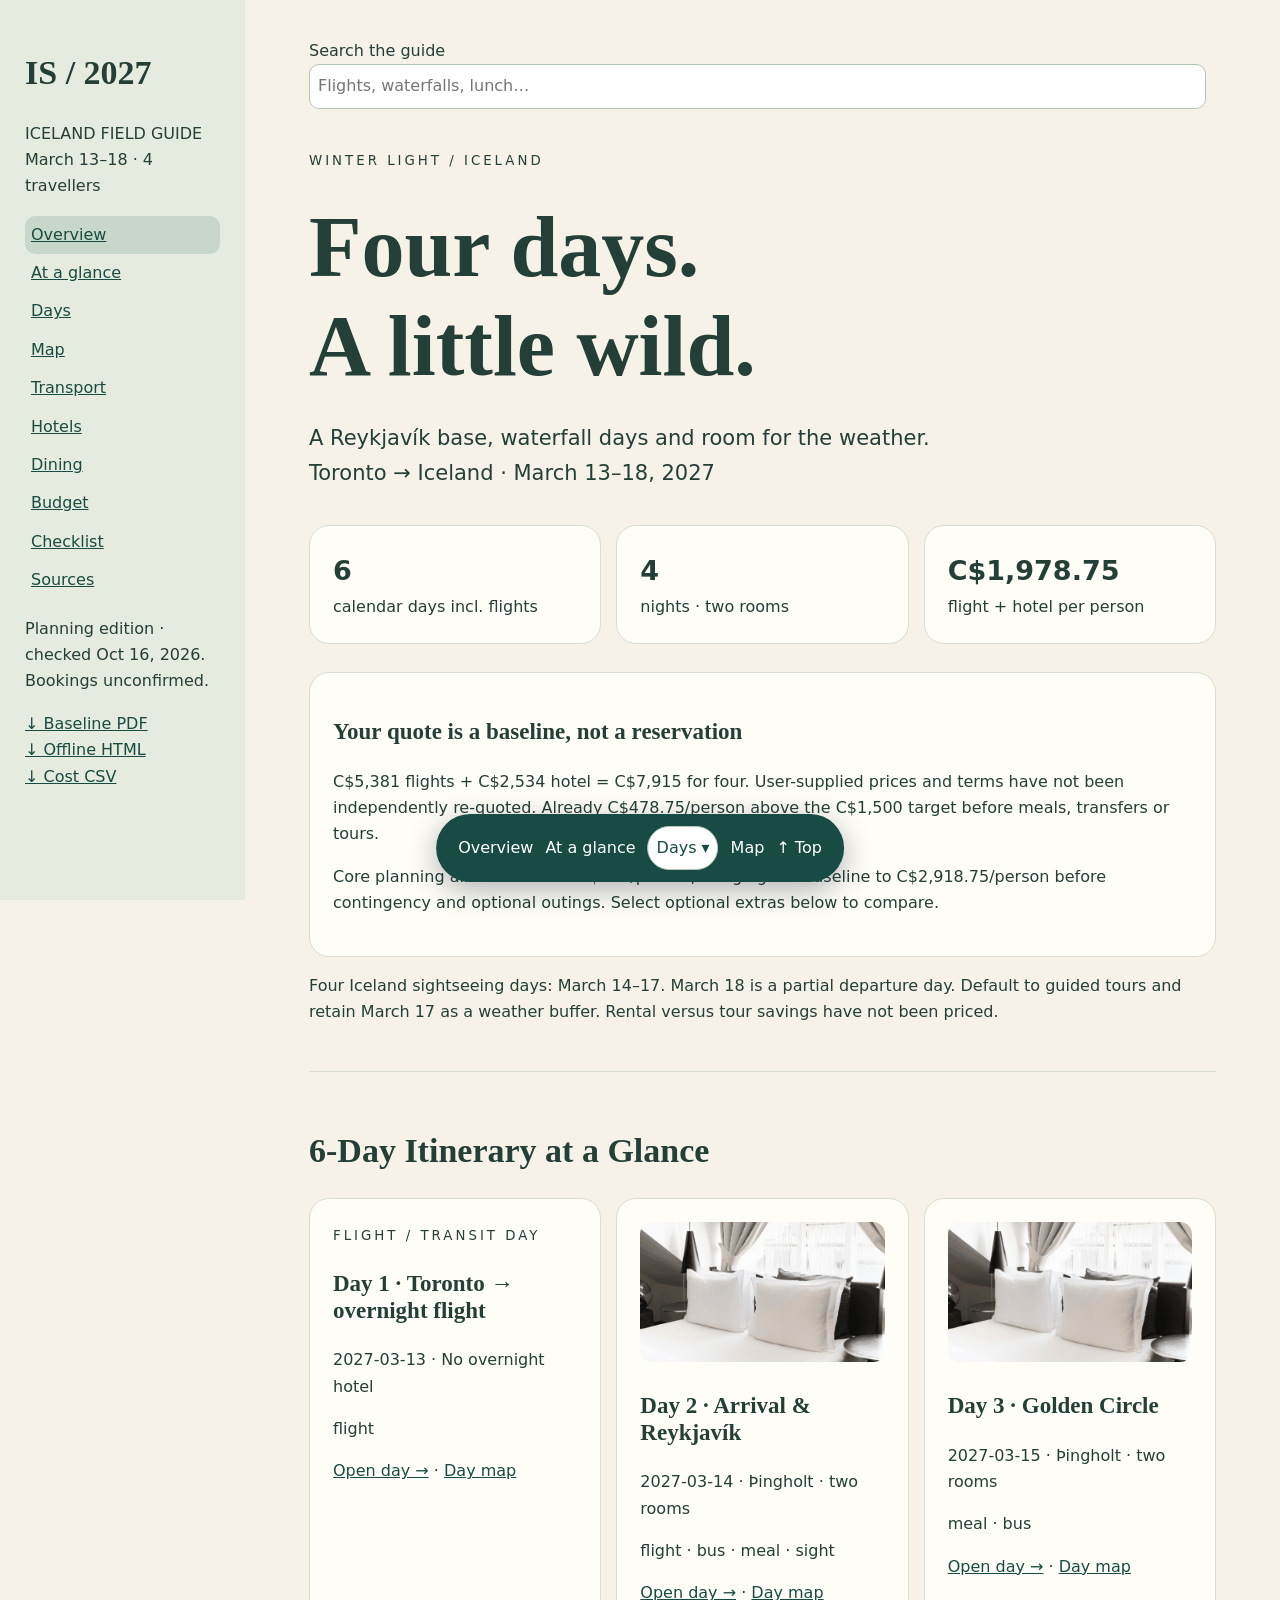
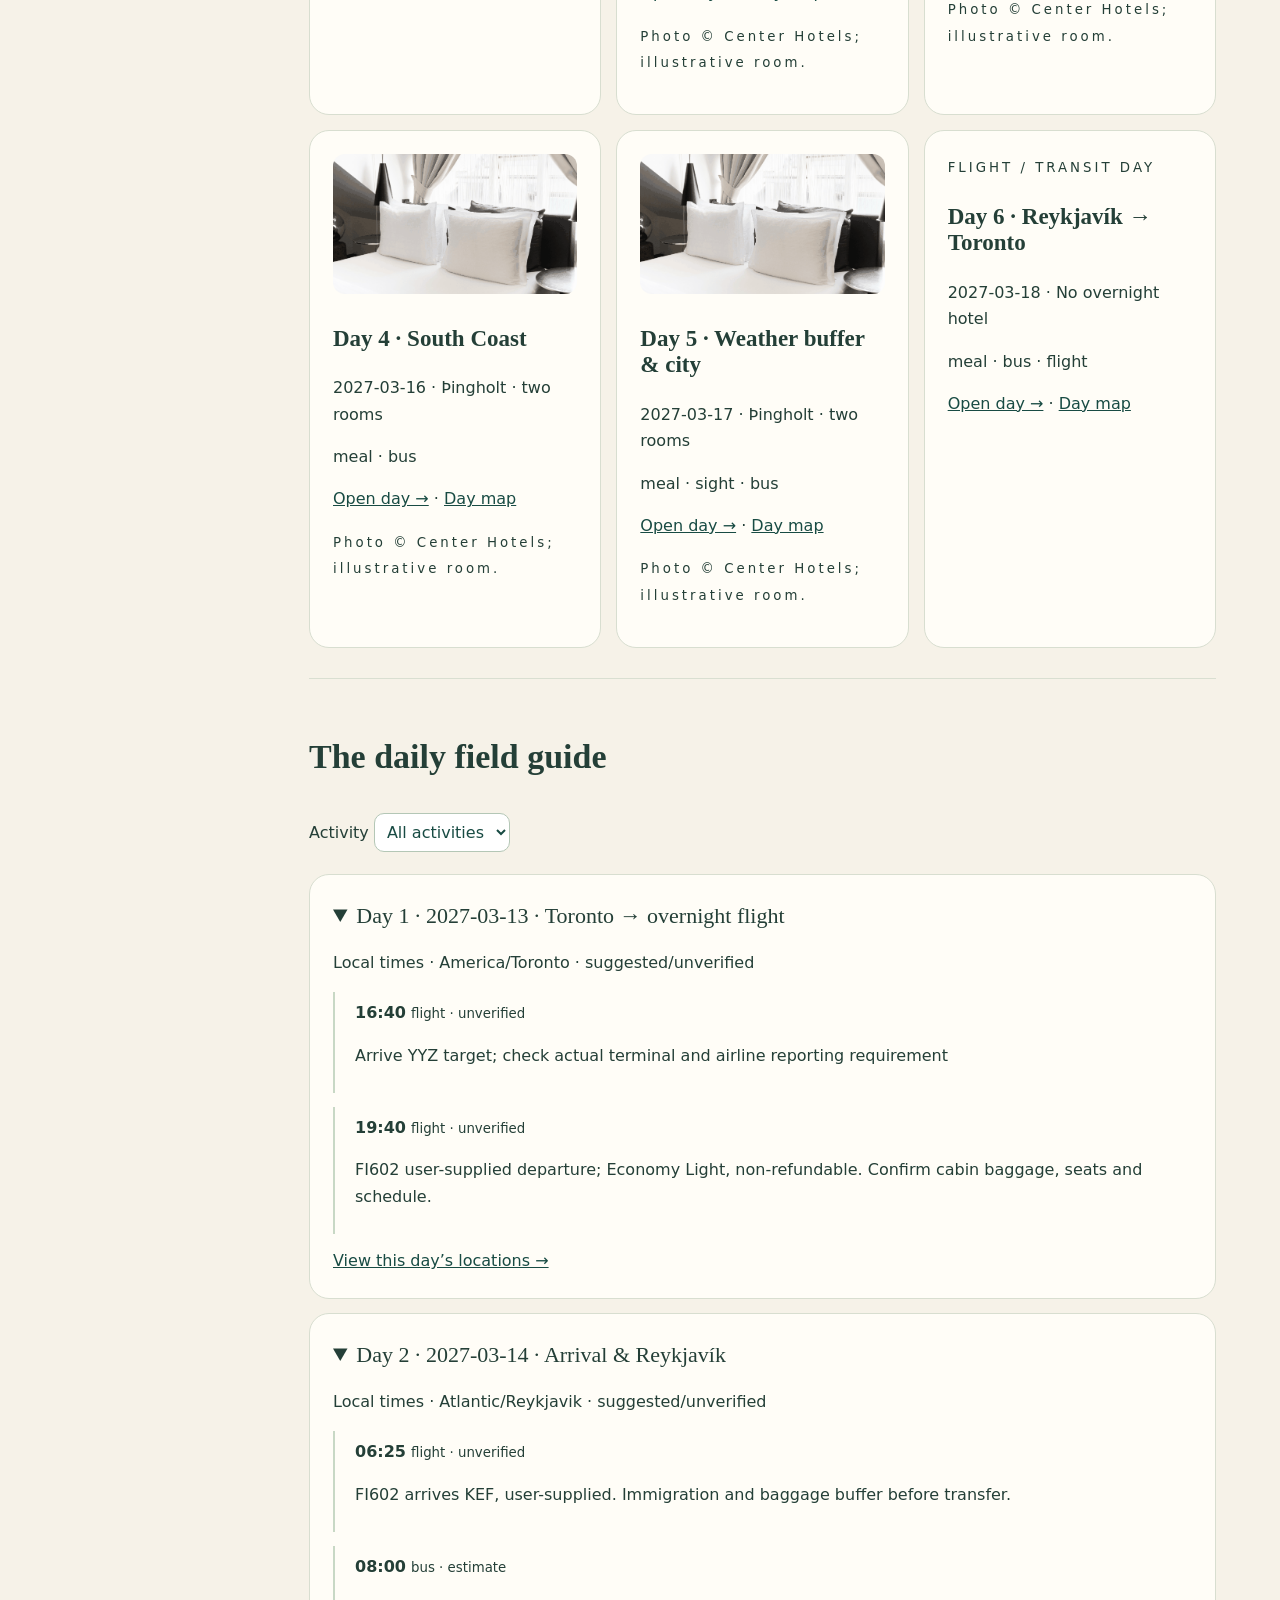
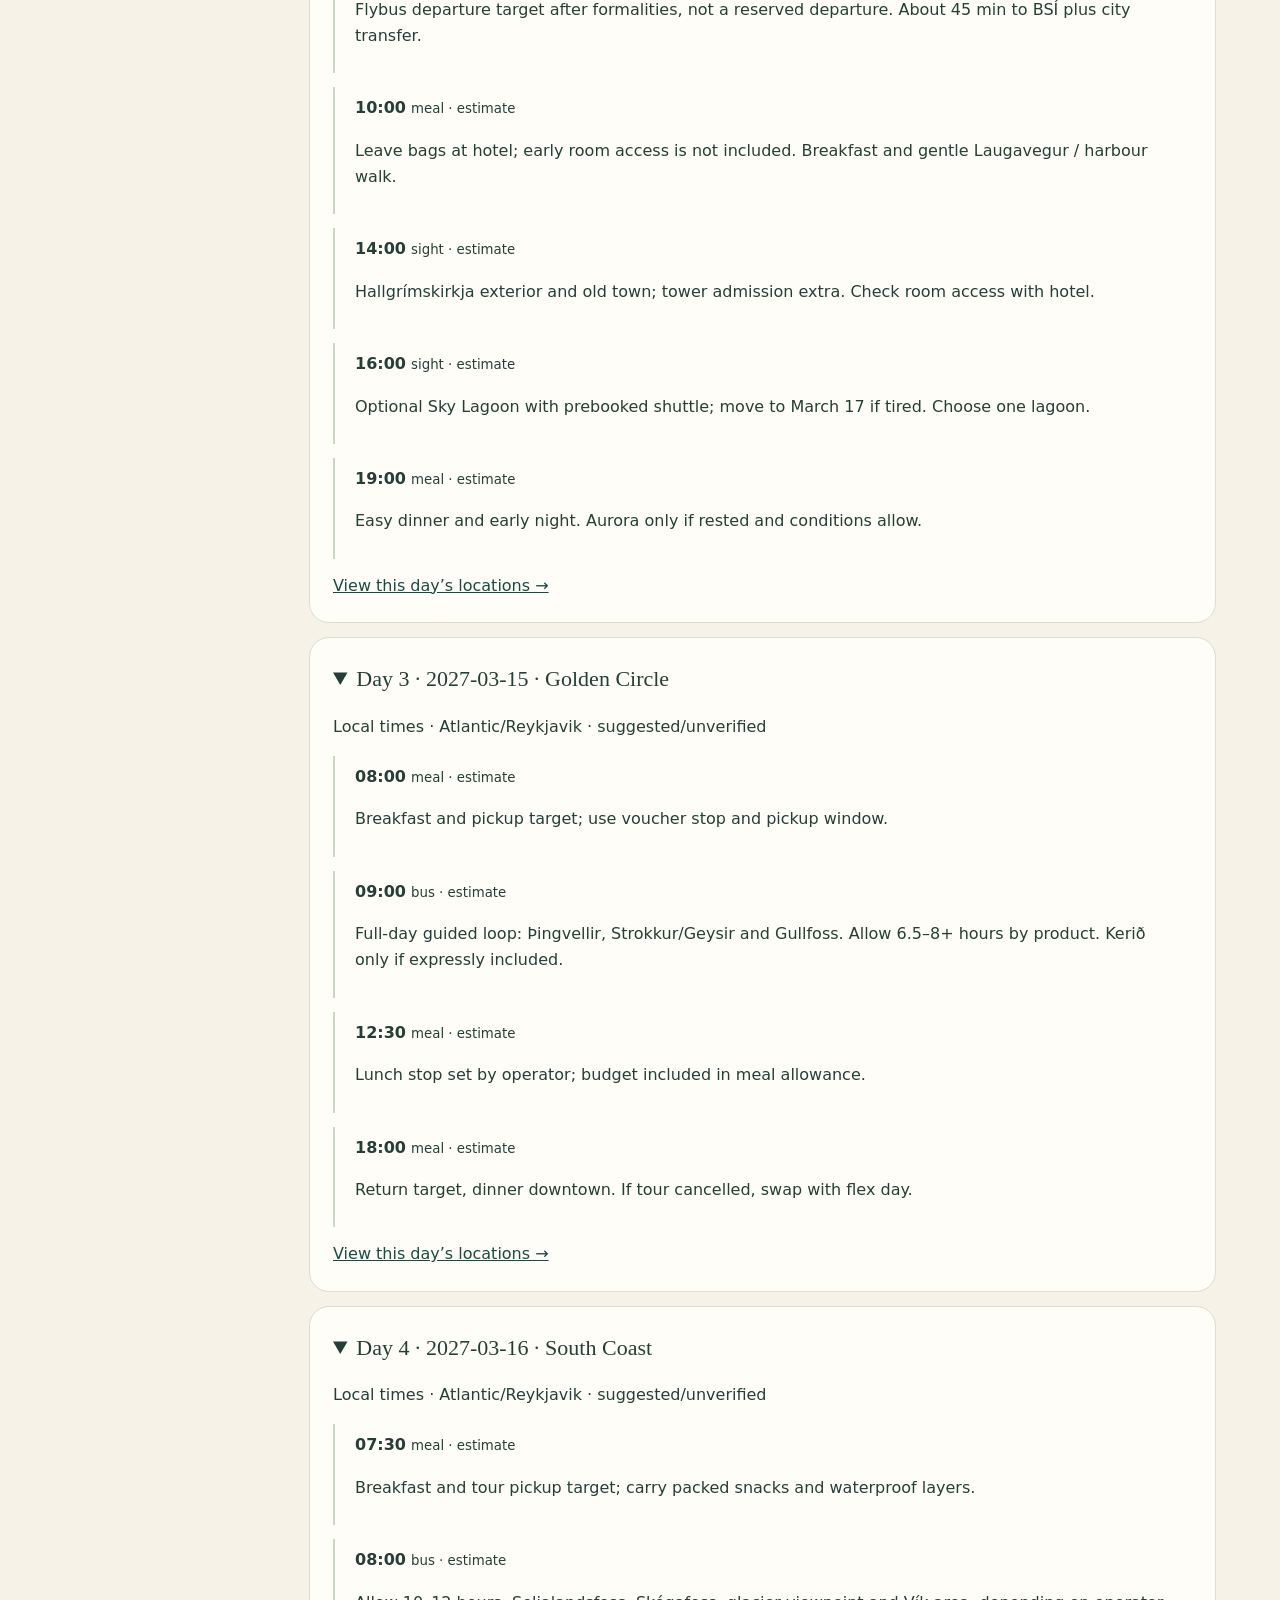
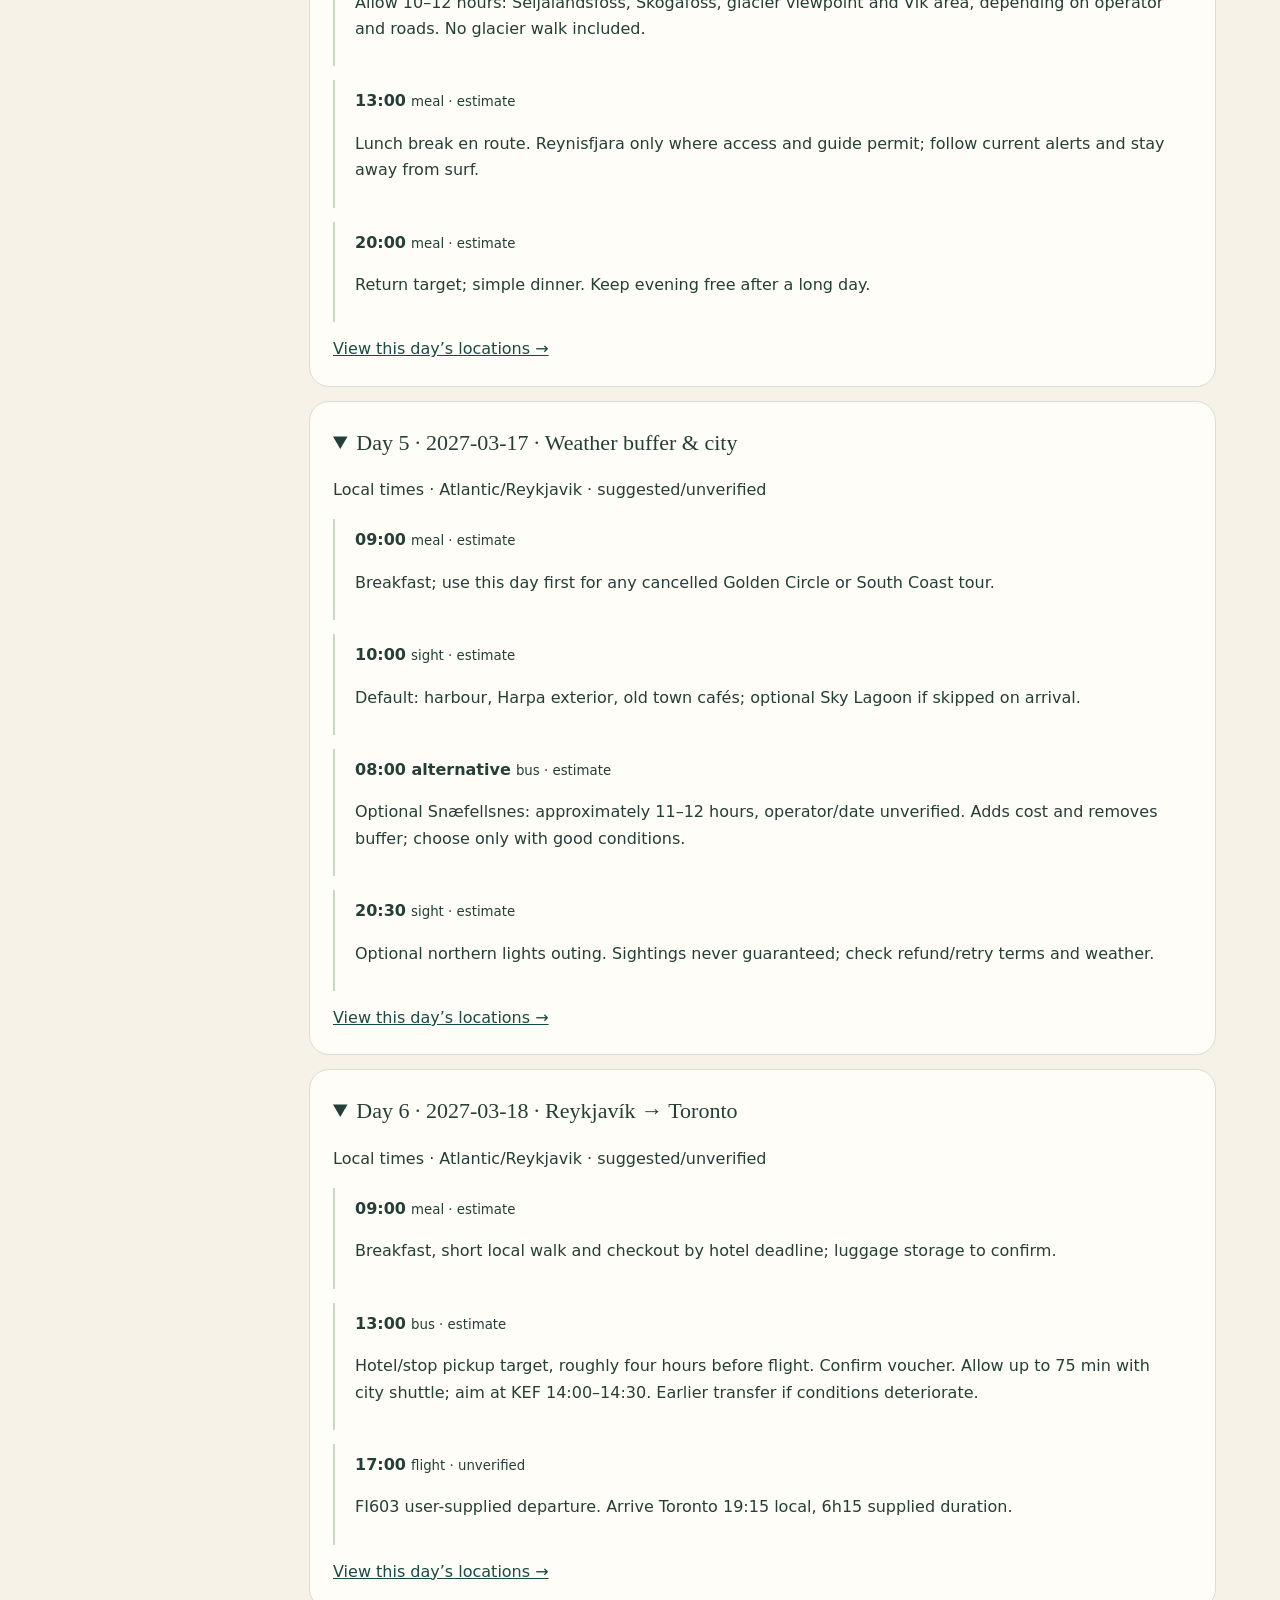
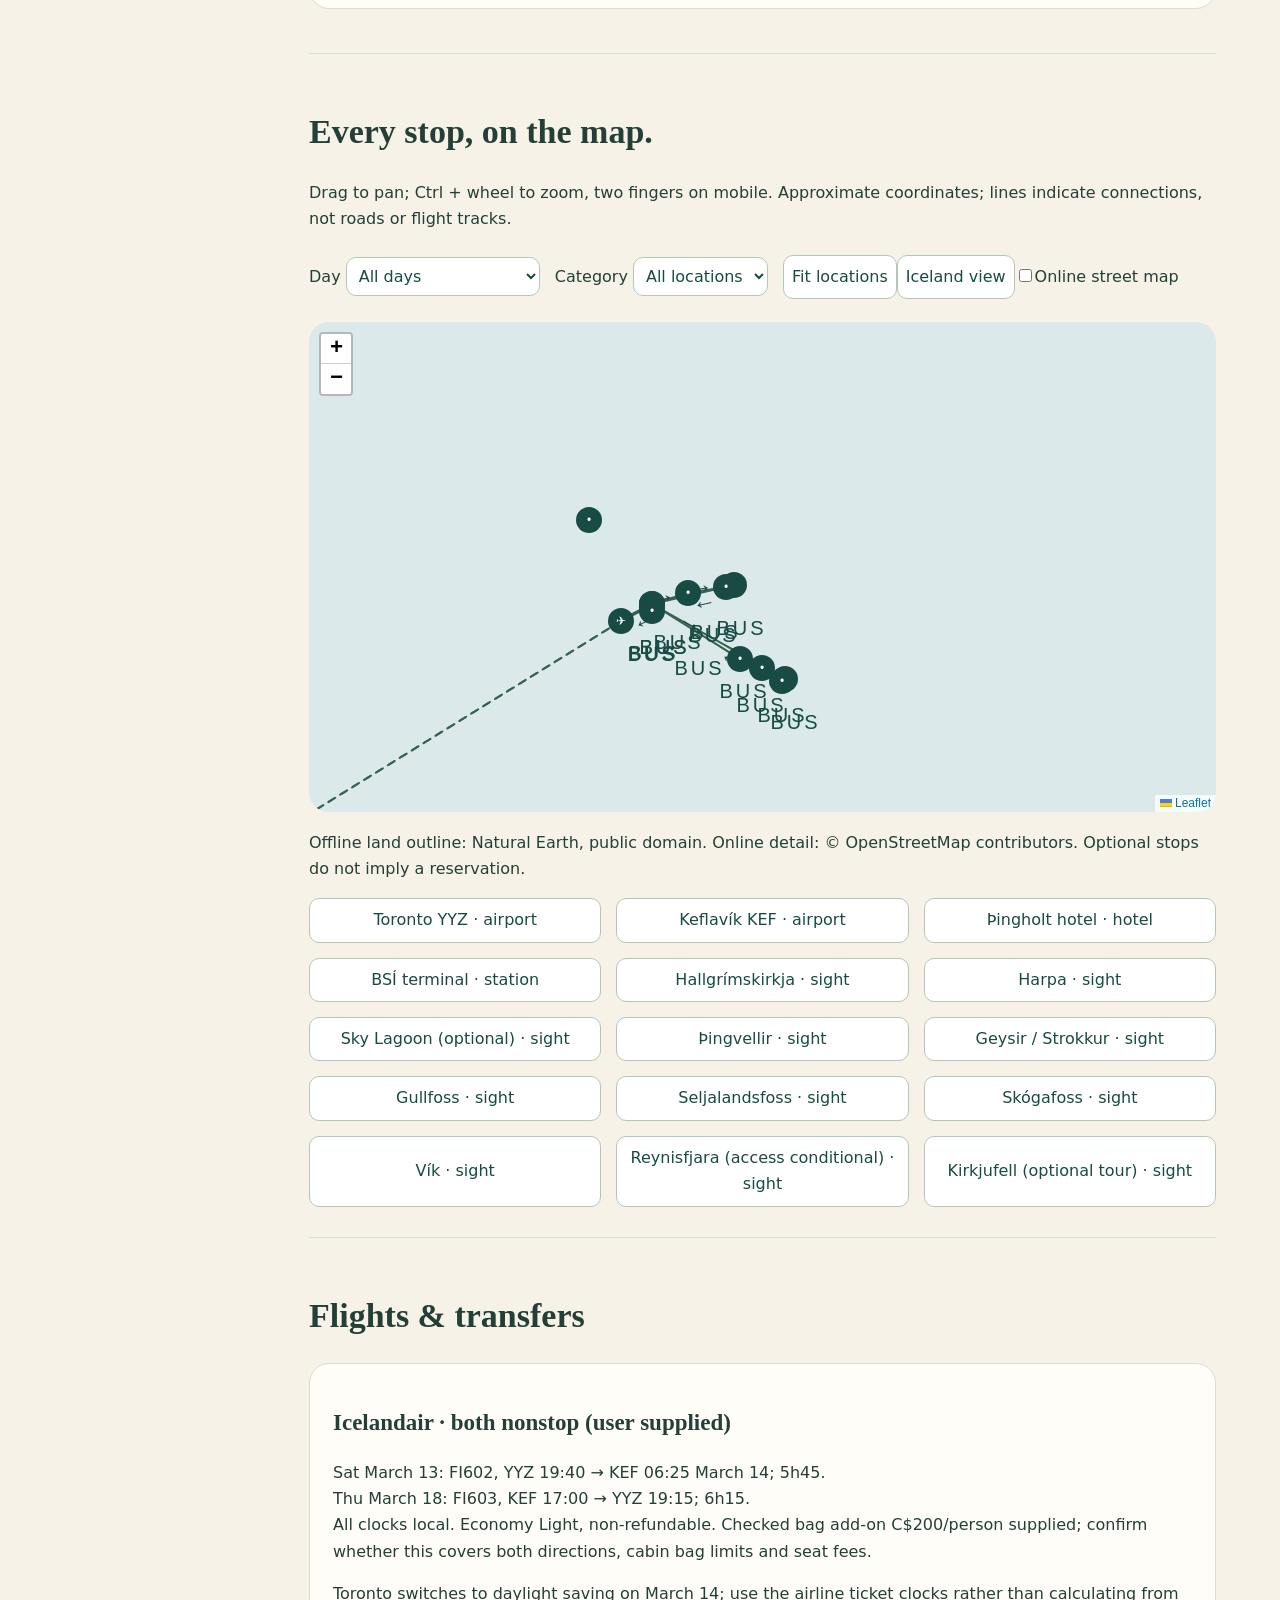
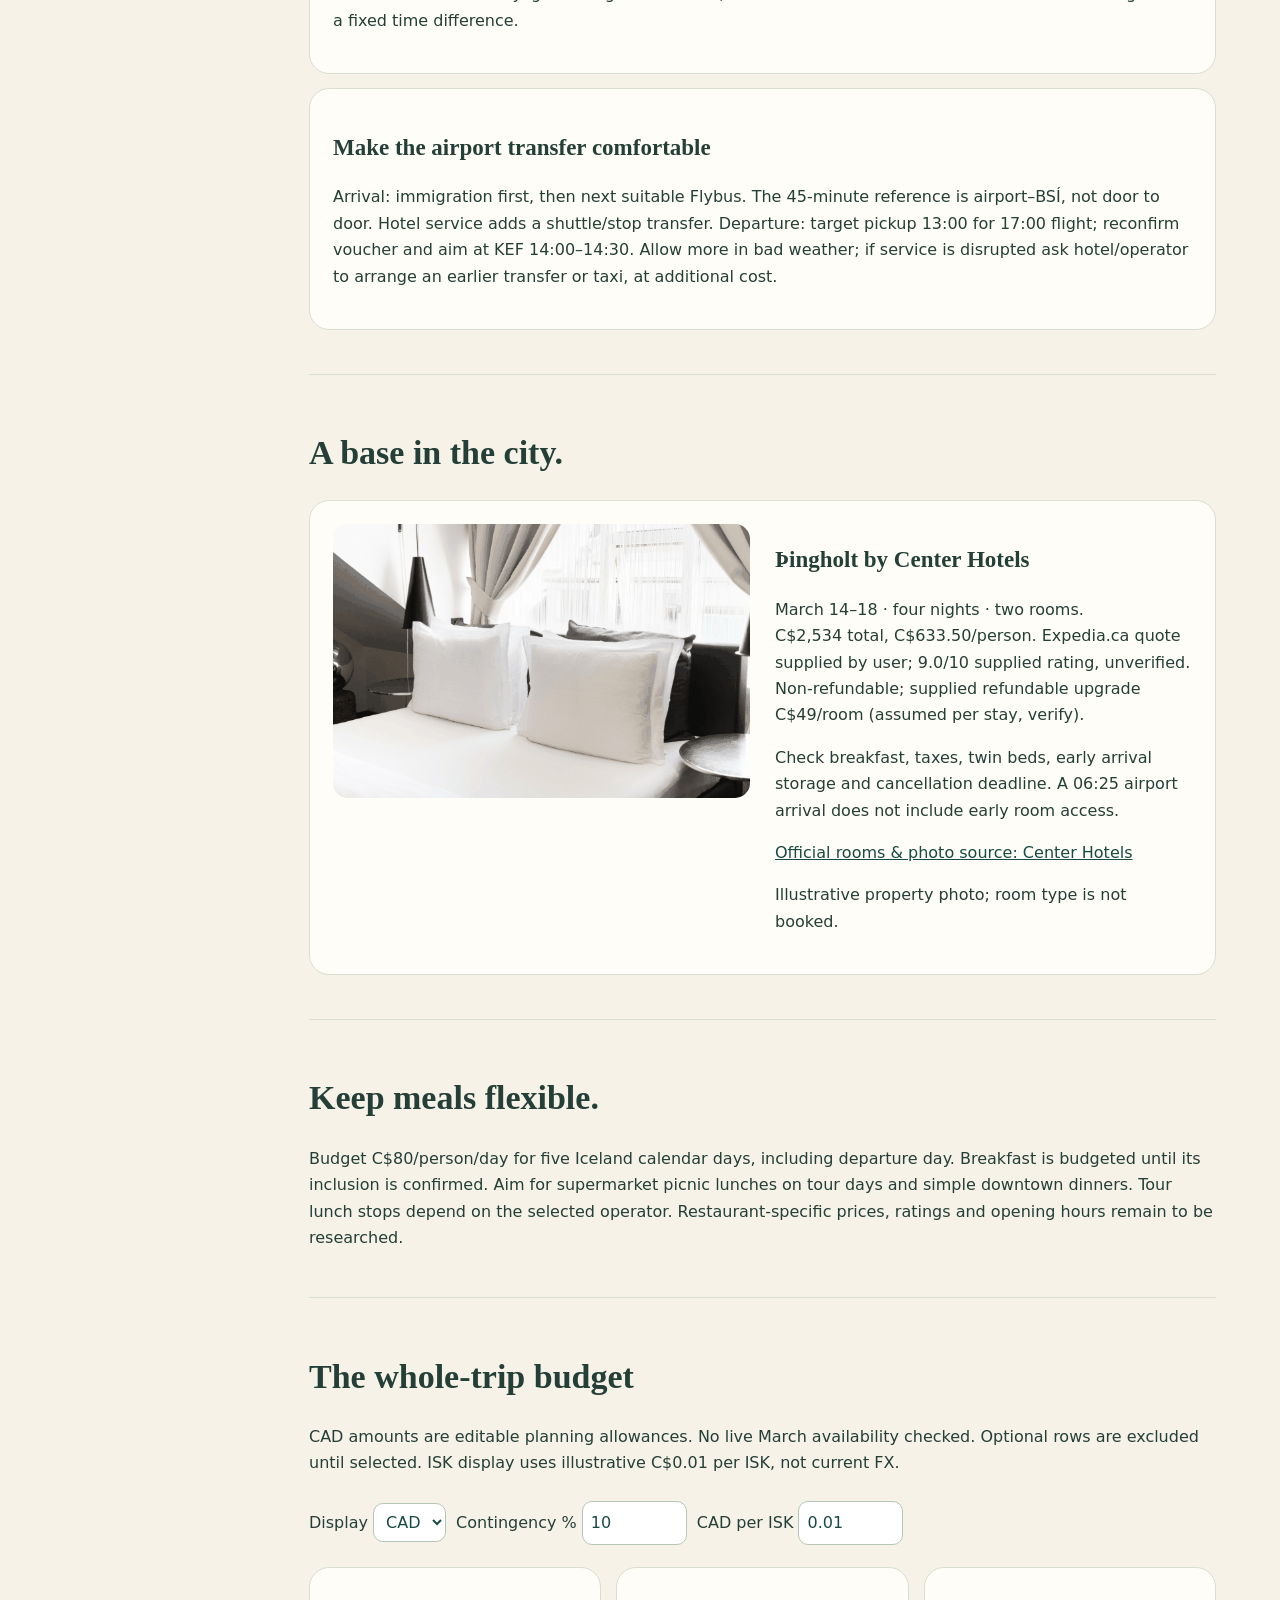
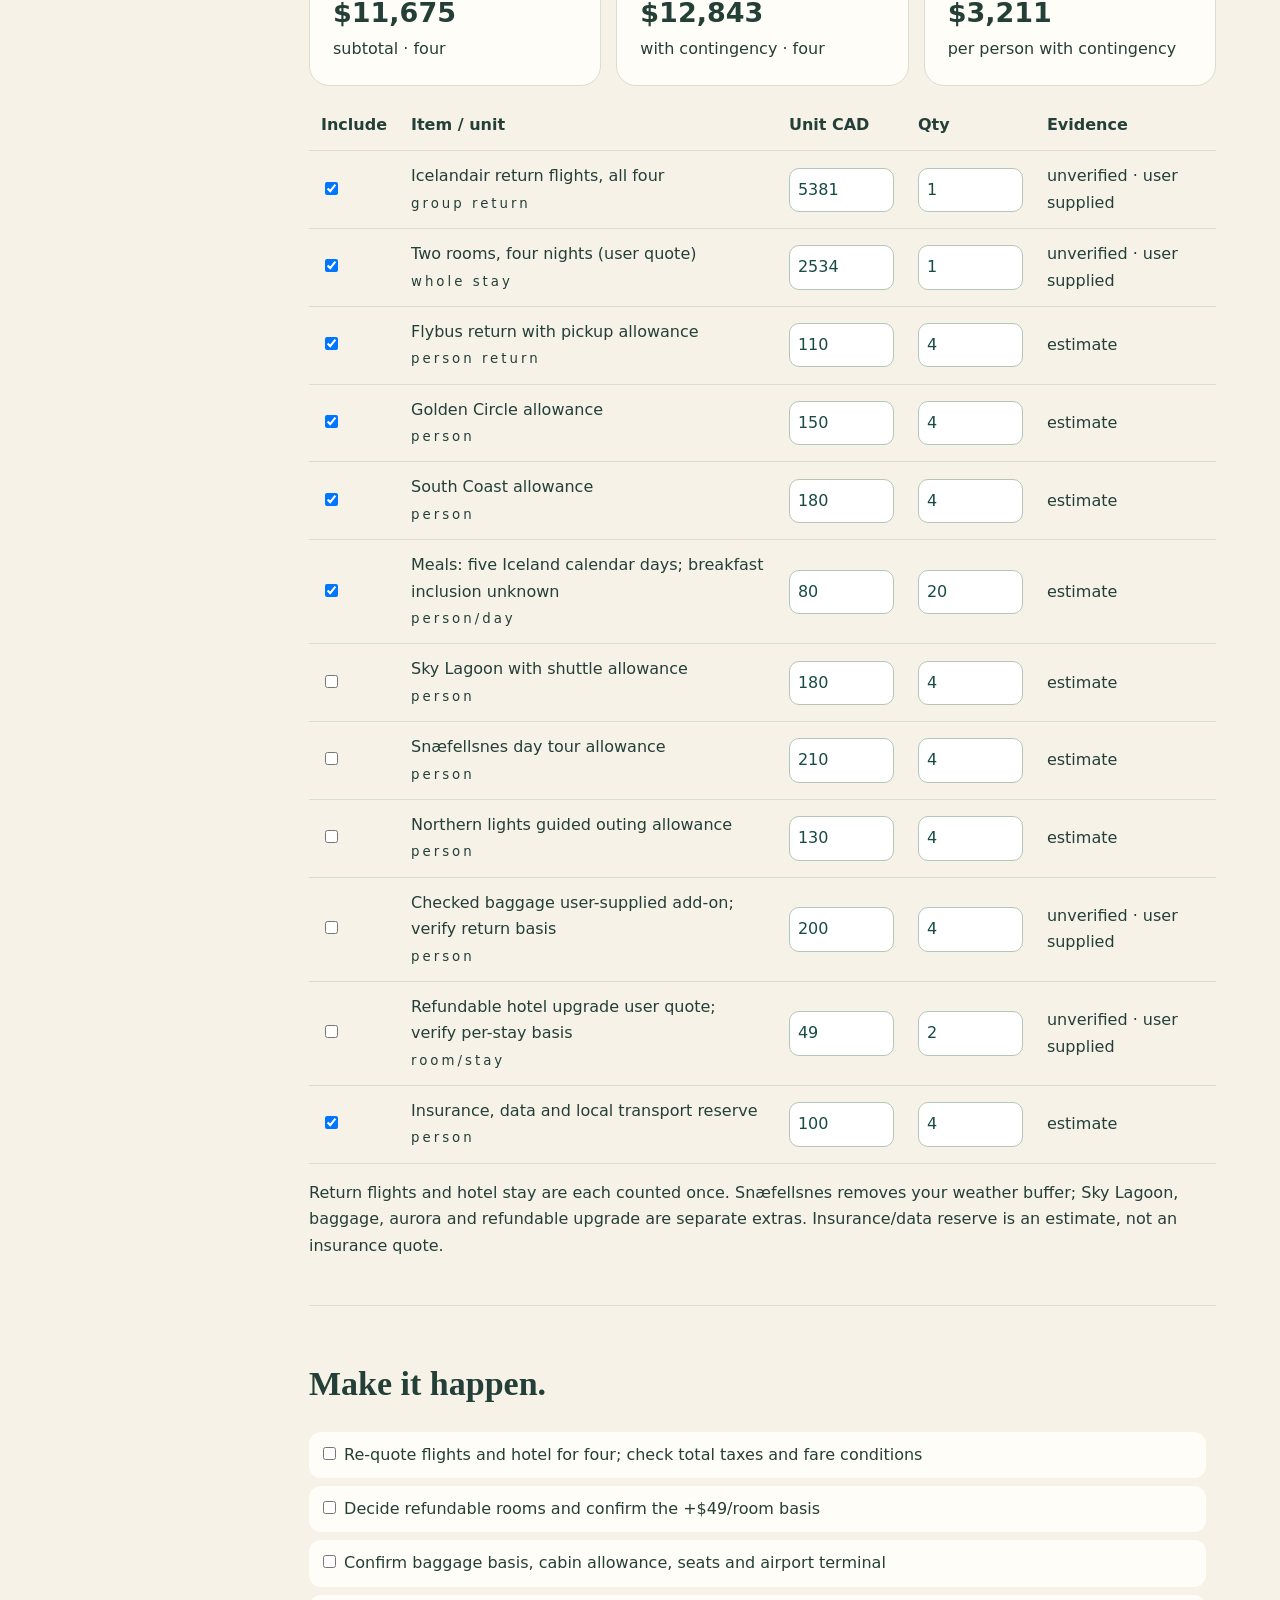
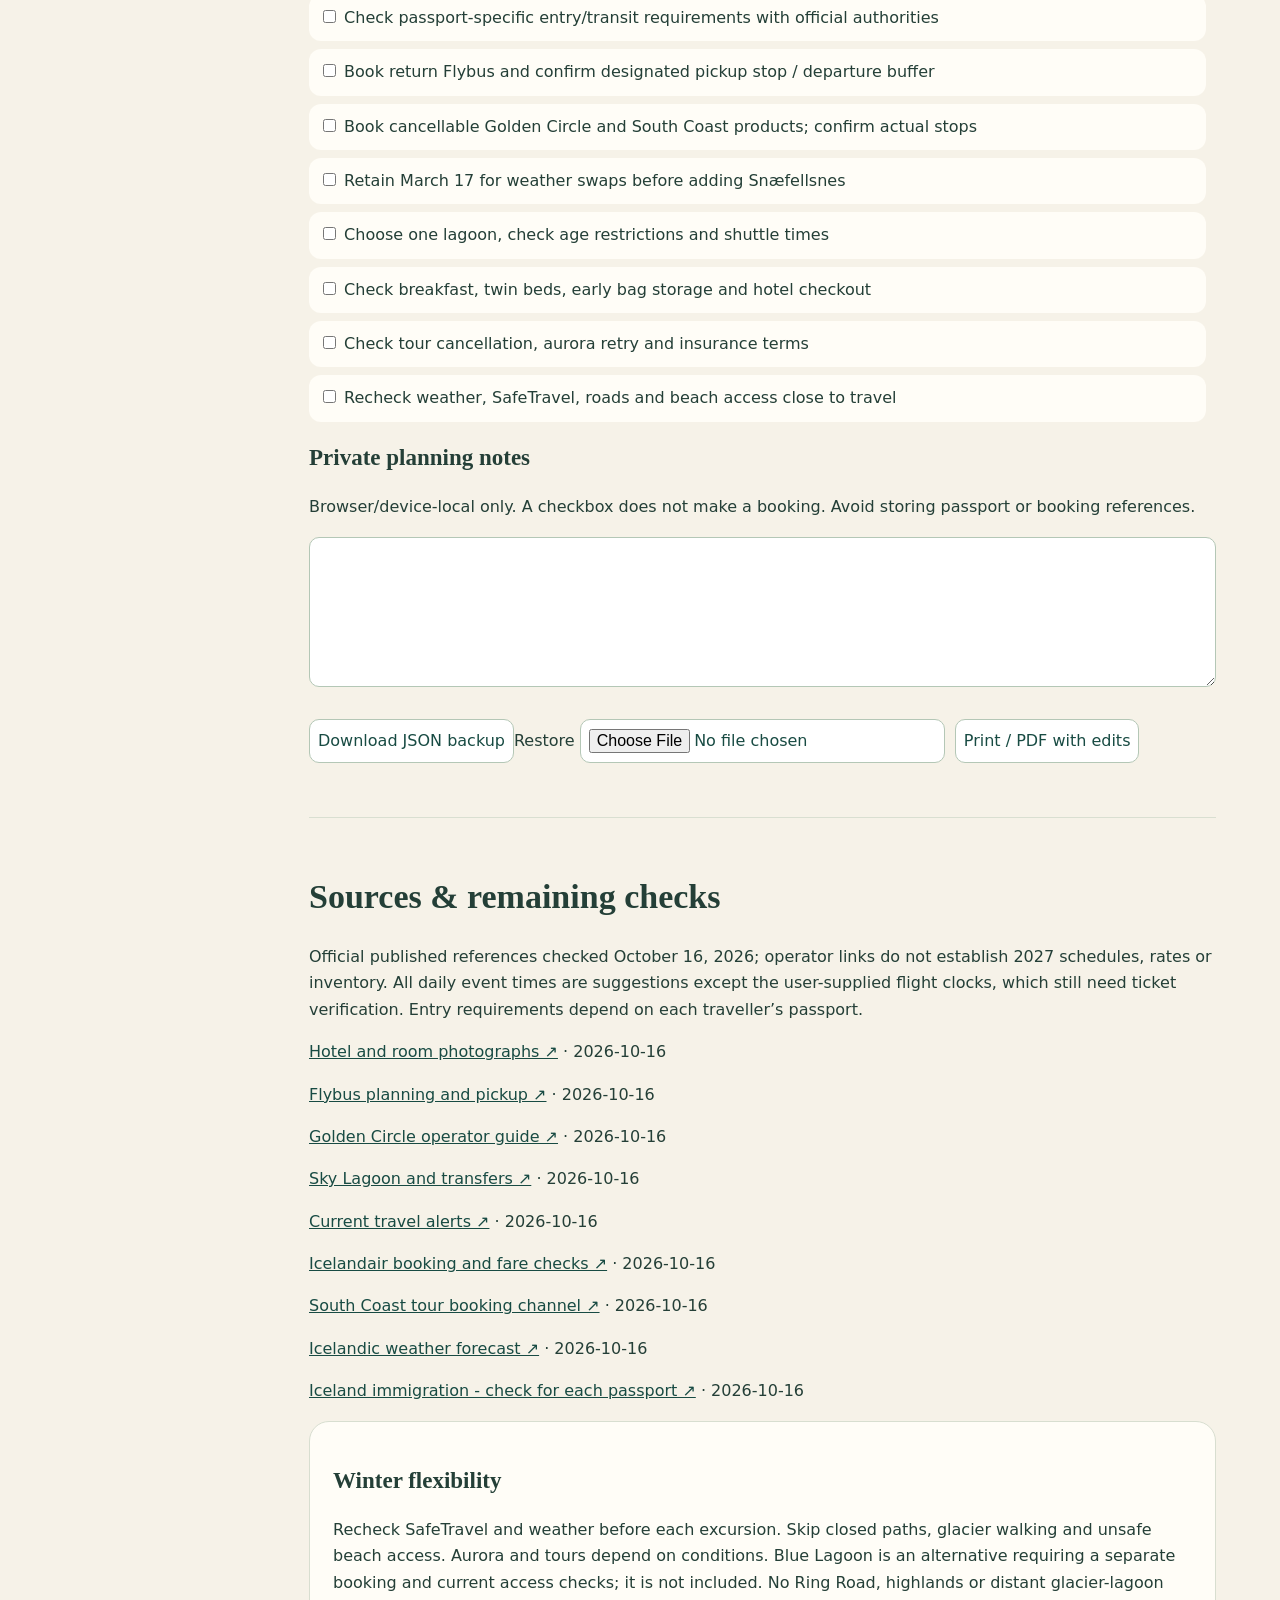
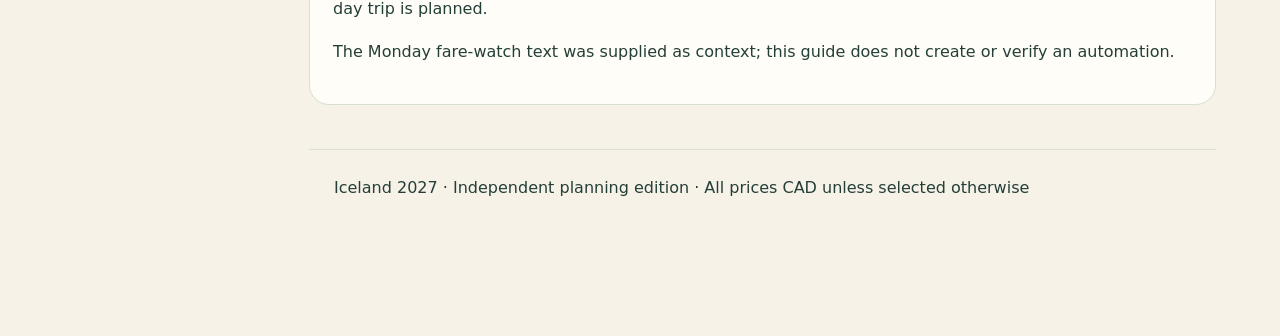
==== offline-guide.html @ 493c15eb "Add Iceland March 2027 field guide, interactive map, budget and offline exports" ====
<!doctype html><html lang="en"><meta charset="utf-8"><meta name="viewport" content="width=device-width,initial-scale=1"><title>Iceland · March 2027 Field Guide</title><style>/* required styles */

.leaflet-pane,
.leaflet-tile,
.leaflet-marker-icon,
.leaflet-marker-shadow,
.leaflet-tile-container,
.leaflet-pane > svg,
.leaflet-pane > canvas,
.leaflet-zoom-box,
.leaflet-image-layer,
.leaflet-layer {
	position: absolute;
	left: 0;
	top: 0;
	}
.leaflet-container {
	overflow: hidden;
	}
.leaflet-tile,
.leaflet-marker-icon,
.leaflet-marker-shadow {
	-webkit-user-select: none;
	   -moz-user-select: none;
	        user-select: none;
	  -webkit-user-drag: none;
	}
/* Prevents IE11 from highlighting tiles in blue */
.leaflet-tile::selection {
	background: transparent;
}
/* Safari renders non-retina tile on retina better with this, but Chrome is worse */
.leaflet-safari .leaflet-tile {
	image-rendering: -webkit-optimize-contrast;
	}
/* hack that prevents hw layers "stretching" when loading new tiles */
.leaflet-safari .leaflet-tile-container {
	width: 1600px;
	height: 1600px;
	-webkit-transform-origin: 0 0;
	}
.leaflet-marker-icon,
.leaflet-marker-shadow {
	display: block;
	}
/* .leaflet-container svg: reset svg max-width decleration shipped in Joomla! (joomla.org) 3.x */
/* .leaflet-container img: map is broken in FF if you have max-width: 100% on tiles */
.leaflet-container .leaflet-overlay-pane svg {
	max-width: none !important;
	max-height: none !important;
	}
.leaflet-container .leaflet-marker-pane img,
.leaflet-container .leaflet-shadow-pane img,
.leaflet-container .leaflet-tile-pane img,
.leaflet-container img.leaflet-image-layer,
.leaflet-container .leaflet-tile {
	max-width: none !important;
	max-height: none !important;
	width: auto;
	padding: 0;
	}

.leaflet-container img.leaflet-tile {
	/* See: https://bugs.chromium.org/p/chromium/issues/detail?id=600120 */
	mix-blend-mode: plus-lighter;
}

.leaflet-container.leaflet-touch-zoom {
	-ms-touch-action: pan-x pan-y;
	touch-action: pan-x pan-y;
	}
.leaflet-container.leaflet-touch-drag {
	-ms-touch-action: pinch-zoom;
	/* Fallback for FF which doesn't support pinch-zoom */
	touch-action: none;
	touch-action: pinch-zoom;
}
.leaflet-container.leaflet-touch-drag.leaflet-touch-zoom {
	-ms-touch-action: none;
	touch-action: none;
}
.leaflet-container {
	-webkit-tap-highlight-color: transparent;
}
.leaflet-container a {
	-webkit-tap-highlight-color: rgba(51, 181, 229, 0.4);
}
.leaflet-tile {
	filter: inherit;
	visibility: hidden;
	}
.leaflet-tile-loaded {
	visibility: inherit;
	}
.leaflet-zoom-box {
	width: 0;
	height: 0;
	-moz-box-sizing: border-box;
	     box-sizing: border-box;
	z-index: 800;
	}
/* workaround for https://bugzilla.mozilla.org/show_bug.cgi?id=888319 */
.leaflet-overlay-pane svg {
	-moz-user-select: none;
	}

.leaflet-pane         { z-index: 400; }

.leaflet-tile-pane    { z-index: 200; }
.leaflet-overlay-pane { z-index: 400; }
.leaflet-shadow-pane  { z-index: 500; }
.leaflet-marker-pane  { z-index: 600; }
.leaflet-tooltip-pane   { z-index: 650; }
.leaflet-popup-pane   { z-index: 700; }

.leaflet-map-pane canvas { z-index: 100; }
.leaflet-map-pane svg    { z-index: 200; }

.leaflet-vml-shape {
	width: 1px;
	height: 1px;
	}
.lvml {
	behavior: url(#default#VML);
	display: inline-block;
	position: absolute;
	}


/* control positioning */

.leaflet-control {
	position: relative;
	z-index: 800;
	pointer-events: visiblePainted; /* IE 9-10 doesn't have auto */
	pointer-events: auto;
	}
.leaflet-top,
.leaflet-bottom {
	position: absolute;
	z-index: 1000;
	pointer-events: none;
	}
.leaflet-top {
	top: 0;
	}
.leaflet-right {
	right: 0;
	}
.leaflet-bottom {
	bottom: 0;
	}
.leaflet-left {
	left: 0;
	}
.leaflet-control {
	float: left;
	clear: both;
	}
.leaflet-right .leaflet-control {
	float: right;
	}
.leaflet-top .leaflet-control {
	margin-top: 10px;
	}
.leaflet-bottom .leaflet-control {
	margin-bottom: 10px;
	}
.leaflet-left .leaflet-control {
	margin-left: 10px;
	}
.leaflet-right .leaflet-control {
	margin-right: 10px;
	}


/* zoom and fade animations */

.leaflet-fade-anim .leaflet-popup {
	opacity: 0;
	-webkit-transition: opacity 0.2s linear;
	   -moz-transition: opacity 0.2s linear;
	        transition: opacity 0.2s linear;
	}
.leaflet-fade-anim .leaflet-map-pane .leaflet-popup {
	opacity: 1;
	}
.leaflet-zoom-animated {
	-webkit-transform-origin: 0 0;
	    -ms-transform-origin: 0 0;
	        transform-origin: 0 0;
	}
svg.leaflet-zoom-animated {
	will-change: transform;
}

.leaflet-zoom-anim .leaflet-zoom-animated {
	-webkit-transition: -webkit-transform 0.25s cubic-bezier(0,0,0.25,1);
	   -moz-transition:    -moz-transform 0.25s cubic-bezier(0,0,0.25,1);
	        transition:         transform 0.25s cubic-bezier(0,0,0.25,1);
	}
.leaflet-zoom-anim .leaflet-tile,
.leaflet-pan-anim .leaflet-tile {
	-webkit-transition: none;
	   -moz-transition: none;
	        transition: none;
	}

.leaflet-zoom-anim .leaflet-zoom-hide {
	visibility: hidden;
	}


/* cursors */

.leaflet-interactive {
	cursor: pointer;
	}
.leaflet-grab {
	cursor: -webkit-grab;
	cursor:    -moz-grab;
	cursor:         grab;
	}
.leaflet-crosshair,
.leaflet-crosshair .leaflet-interactive {
	cursor: crosshair;
	}
.leaflet-popup-pane,
.leaflet-control {
	cursor: auto;
	}
.leaflet-dragging .leaflet-grab,
.leaflet-dragging .leaflet-grab .leaflet-interactive,
.leaflet-dragging .leaflet-marker-draggable {
	cursor: move;
	cursor: -webkit-grabbing;
	cursor:    -moz-grabbing;
	cursor:         grabbing;
	}

/* marker & overlays interactivity */
.leaflet-marker-icon,
.leaflet-marker-shadow,
.leaflet-image-layer,
.leaflet-pane > svg path,
.leaflet-tile-container {
	pointer-events: none;
	}

.leaflet-marker-icon.leaflet-interactive,
.leaflet-image-layer.leaflet-interactive,
.leaflet-pane > svg path.leaflet-interactive,
svg.leaflet-image-layer.leaflet-interactive path {
	pointer-events: visiblePainted; /* IE 9-10 doesn't have auto */
	pointer-events: auto;
	}

/* visual tweaks */

.leaflet-container {
	background: #ddd;
	outline-offset: 1px;
	}
.leaflet-container a {
	color: #0078A8;
	}
.leaflet-zoom-box {
	border: 2px dotted #38f;
	background: rgba(255,255,255,0.5);
	}


/* general typography */
.leaflet-container {
	font-family: "Helvetica Neue", Arial, Helvetica, sans-serif;
	font-size: 12px;
	font-size: 0.75rem;
	line-height: 1.5;
	}


/* general toolbar styles */

.leaflet-bar {
	box-shadow: 0 1px 5px rgba(0,0,0,0.65);
	border-radius: 4px;
	}
.leaflet-bar a {
	background-color: #fff;
	border-bottom: 1px solid #ccc;
	width: 26px;
	height: 26px;
	line-height: 26px;
	display: block;
	text-align: center;
	text-decoration: none;
	color: black;
	}
.leaflet-bar a,
.leaflet-control-layers-toggle {
	background-position: 50% 50%;
	background-repeat: no-repeat;
	display: block;
	}
.leaflet-bar a:hover,
.leaflet-bar a:focus {
	background-color: #f4f4f4;
	}
.leaflet-bar a:first-child {
	border-top-left-radius: 4px;
	border-top-right-radius: 4px;
	}
.leaflet-bar a:last-child {
	border-bottom-left-radius: 4px;
	border-bottom-right-radius: 4px;
	border-bottom: none;
	}
.leaflet-bar a.leaflet-disabled {
	cursor: default;
	background-color: #f4f4f4;
	color: #bbb;
	}

.leaflet-touch .leaflet-bar a {
	width: 30px;
	height: 30px;
	line-height: 30px;
	}
.leaflet-touch .leaflet-bar a:first-child {
	border-top-left-radius: 2px;
	border-top-right-radius: 2px;
	}
.leaflet-touch .leaflet-bar a:last-child {
	border-bottom-left-radius: 2px;
	border-bottom-right-radius: 2px;
	}

/* zoom control */

.leaflet-control-zoom-in,
.leaflet-control-zoom-out {
	font: bold 18px 'Lucida Console', Monaco, monospace;
	text-indent: 1px;
	}

.leaflet-touch .leaflet-control-zoom-in, .leaflet-touch .leaflet-control-zoom-out  {
	font-size: 22px;
	}


/* layers control */

.leaflet-control-layers {
	box-shadow: 0 1px 5px rgba(0,0,0,0.4);
	background: #fff;
	border-radius: 5px;
	}
.leaflet-control-layers-toggle {
	background-image: url(images/layers.png);
	width: 36px;
	height: 36px;
	}
.leaflet-retina .leaflet-control-layers-toggle {
	background-image: url(images/layers-2x.png);
	background-size: 26px 26px;
	}
.leaflet-touch .leaflet-control-layers-toggle {
	width: 44px;
	height: 44px;
	}
.leaflet-control-layers .leaflet-control-layers-list,
.leaflet-control-layers-expanded .leaflet-control-layers-toggle {
	display: none;
	}
.leaflet-control-layers-expanded .leaflet-control-layers-list {
	display: block;
	position: relative;
	}
.leaflet-control-layers-expanded {
	padding: 6px 10px 6px 6px;
	color: #333;
	background: #fff;
	}
.leaflet-control-layers-scrollbar {
	overflow-y: scroll;
	overflow-x: hidden;
	padding-right: 5px;
	}
.leaflet-control-layers-selector {
	margin-top: 2px;
	position: relative;
	top: 1px;
	}
.leaflet-control-layers label {
	display: block;
	font-size: 13px;
	font-size: 1.08333em;
	}
.leaflet-control-layers-separator {
	height: 0;
	border-top: 1px solid #ddd;
	margin: 5px -10px 5px -6px;
	}

/* Default icon URLs */
.leaflet-default-icon-path { /* used only in path-guessing heuristic, see L.Icon.Default */
	background-image: url(images/marker-icon.png);
	}


/* attribution and scale controls */

.leaflet-container .leaflet-control-attribution {
	background: #fff;
	background: rgba(255, 255, 255, 0.8);
	margin: 0;
	}
.leaflet-control-attribution,
.leaflet-control-scale-line {
	padding: 0 5px;
	color: #333;
	line-height: 1.4;
	}
.leaflet-control-attribution a {
	text-decoration: none;
	}
.leaflet-control-attribution a:hover,
.leaflet-control-attribution a:focus {
	text-decoration: underline;
	}
.leaflet-attribution-flag {
	display: inline !important;
	vertical-align: baseline !important;
	width: 1em;
	height: 0.6669em;
	}
.leaflet-left .leaflet-control-scale {
	margin-left: 5px;
	}
.leaflet-bottom .leaflet-control-scale {
	margin-bottom: 5px;
	}
.leaflet-control-scale-line {
	border: 2px solid #777;
	border-top: none;
	line-height: 1.1;
	padding: 2px 5px 1px;
	white-space: nowrap;
	-moz-box-sizing: border-box;
	     box-sizing: border-box;
	background: rgba(255, 255, 255, 0.8);
	text-shadow: 1px 1px #fff;
	}
.leaflet-control-scale-line:not(:first-child) {
	border-top: 2px solid #777;
	border-bottom: none;
	margin-top: -2px;
	}
.leaflet-control-scale-line:not(:first-child):not(:last-child) {
	border-bottom: 2px solid #777;
	}

.leaflet-touch .leaflet-control-attribution,
.leaflet-touch .leaflet-control-layers,
.leaflet-touch .leaflet-bar {
	box-shadow: none;
	}
.leaflet-touch .leaflet-control-layers,
.leaflet-touch .leaflet-bar {
	border: 2px solid rgba(0,0,0,0.2);
	background-clip: padding-box;
	}


/* popup */

.leaflet-popup {
	position: absolute;
	text-align: center;
	margin-bottom: 20px;
	}
.leaflet-popup-content-wrapper {
	padding: 1px;
	text-align: left;
	border-radius: 12px;
	}
.leaflet-popup-content {
	margin: 13px 24px 13px 20px;
	line-height: 1.3;
	font-size: 13px;
	font-size: 1.08333em;
	min-height: 1px;
	}
.leaflet-popup-content p {
	margin: 17px 0;
	margin: 1.3em 0;
	}
.leaflet-popup-tip-container {
	width: 40px;
	height: 20px;
	position: absolute;
	left: 50%;
	margin-top: -1px;
	margin-left: -20px;
	overflow: hidden;
	pointer-events: none;
	}
.leaflet-popup-tip {
	width: 17px;
	height: 17px;
	padding: 1px;

	margin: -10px auto 0;
	pointer-events: auto;

	-webkit-transform: rotate(45deg);
	   -moz-transform: rotate(45deg);
	    -ms-transform: rotate(45deg);
	        transform: rotate(45deg);
	}
.leaflet-popup-content-wrapper,
.leaflet-popup-tip {
	background: white;
	color: #333;
	box-shadow: 0 3px 14px rgba(0,0,0,0.4);
	}
.leaflet-container a.leaflet-popup-close-button {
	position: absolute;
	top: 0;
	right: 0;
	border: none;
	text-align: center;
	width: 24px;
	height: 24px;
	font: 16px/24px Tahoma, Verdana, sans-serif;
	color: #757575;
	text-decoration: none;
	background: transparent;
	}
.leaflet-container a.leaflet-popup-close-button:hover,
.leaflet-container a.leaflet-popup-close-button:focus {
	color: #585858;
	}
.leaflet-popup-scrolled {
	overflow: auto;
	}

.leaflet-oldie .leaflet-popup-content-wrapper {
	-ms-zoom: 1;
	}
.leaflet-oldie .leaflet-popup-tip {
	width: 24px;
	margin: 0 auto;

	-ms-filter: "progid:DXImageTransform.Microsoft.Matrix(M11=0.70710678, M12=0.70710678, M21=-0.70710678, M22=0.70710678)";
	filter: progid:DXImageTransform.Microsoft.Matrix(M11=0.70710678, M12=0.70710678, M21=-0.70710678, M22=0.70710678);
	}

.leaflet-oldie .leaflet-control-zoom,
.leaflet-oldie .leaflet-control-layers,
.leaflet-oldie .leaflet-popup-content-wrapper,
.leaflet-oldie .leaflet-popup-tip {
	border: 1px solid #999;
	}


/* div icon */

.leaflet-div-icon {
	background: #fff;
	border: 1px solid #666;
	}


/* Tooltip */
/* Base styles for the element that has a tooltip */
.leaflet-tooltip {
	position: absolute;
	padding: 6px;
	background-color: #fff;
	border: 1px solid #fff;
	border-radius: 3px;
	color: #222;
	white-space: nowrap;
	-webkit-user-select: none;
	-moz-user-select: none;
	-ms-user-select: none;
	user-select: none;
	pointer-events: none;
	box-shadow: 0 1px 3px rgba(0,0,0,0.4);
	}
.leaflet-tooltip.leaflet-interactive {
	cursor: pointer;
	pointer-events: auto;
	}
.leaflet-tooltip-top:before,
.leaflet-tooltip-bottom:before,
.leaflet-tooltip-left:before,
.leaflet-tooltip-right:before {
	position: absolute;
	pointer-events: none;
	border: 6px solid transparent;
	background: transparent;
	content: "";
	}

/* Directions */

.leaflet-tooltip-bottom {
	margin-top: 6px;
}
.leaflet-tooltip-top {
	margin-top: -6px;
}
.leaflet-tooltip-bottom:before,
.leaflet-tooltip-top:before {
	left: 50%;
	margin-left: -6px;
	}
.leaflet-tooltip-top:before {
	bottom: 0;
	margin-bottom: -12px;
	border-top-color: #fff;
	}
.leaflet-tooltip-bottom:before {
	top: 0;
	margin-top: -12px;
	margin-left: -6px;
	border-bottom-color: #fff;
	}
.leaflet-tooltip-left {
	margin-left: -6px;
}
.leaflet-tooltip-right {
	margin-left: 6px;
}
.leaflet-tooltip-left:before,
.leaflet-tooltip-right:before {
	top: 50%;
	margin-top: -6px;
	}
.leaflet-tooltip-left:before {
	right: 0;
	margin-right: -12px;
	border-left-color: #fff;
	}
.leaflet-tooltip-right:before {
	left: 0;
	margin-left: -12px;
	border-right-color: #fff;
	}

/* Printing */

@media print {
	/* Prevent printers from removing background-images of controls. */
	.leaflet-control {
		-webkit-print-color-adjust: exact;
		print-color-adjust: exact;
		}
	}
</style><style>:root{--green:#184b43;--cream:#f6f2e8}*{box-sizing:border-box}body{margin:0;background:var(--cream);color:#243f37;font:16px/1.65 system-ui}aside{position:fixed;width:245px;height:100vh;padding:25px;background:#e6ebdf;overflow:auto}aside nav a{display:block;padding:6px;border-radius:10px}a{color:var(--green)}aside a[aria-current]{background:#c7d8ca}main{margin-left:245px;max-width:1250px;padding:30px 5% 110px}h1,h2,h3{font-family:Georgia,serif;line-height:1.15}h1{font-size:clamp(45px,7vw,86px);margin:25px 0}h2{font-size:34px}h3{font-size:23px}small{letter-spacing:3px}.lede{font-size:21px}section{padding:30px 0;scroll-margin-top:25px;border-bottom:1px solid #d9dfd1}article,.card,details{background:#fffdf7;border:1px solid #d8ded0;border-radius:20px;padding:23px;margin:14px 0}.grid{display:grid;grid-template-columns:repeat(auto-fit,minmax(240px,1fr));gap:15px}.grid .card{margin:0}.card img{width:100%;height:140px;object-fit:cover;border-radius:12px}.stats{display:flex;flex-wrap:wrap;gap:15px}.stats article{flex:1;min-width:170px}.stats b{display:block;font-size:27px}.hotel{display:grid;grid-template-columns:1fr 1fr;gap:25px}.hotel img{width:100%;border-radius:15px}input,select,button,textarea{font:inherit;border:1px solid #b4c7b6;border-radius:10px;padding:8px;background:white;color:var(--green)}input[type=number]{width:105px}textarea{width:100%}button{cursor:pointer}.search{display:block}.search input{width:100%}.float{position:fixed;bottom:18px;left:50%;transform:translateX(-50%);display:flex;gap:12px;align-items:center;background:var(--green);color:white;padding:12px 22px;border-radius:35px;z-index:1000;box-shadow:0 8px 30px #1235;white-space:nowrap}.float a{color:white;text-decoration:none}.float button{border-radius:30px}#daymenu{position:absolute;bottom:70px;background:#fffdf7;border:1px solid #b8ccba;padding:14px;border-radius:25px;width:310px;max-height:55vh;overflow:auto;left:20px}#daymenu a{display:block;color:var(--green);white-space:normal;padding:10px;border-bottom:1px solid #ddd}#geomap{height:490px;margin:18px 0;border-radius:20px;background:#dce9eb;z-index:1}.mapicon{background:#184b43;color:white;border-radius:50%;padding:4px;text-align:center}.plane{color:#184b43;font-size:24px}.tablewrap{overflow:auto}table{border-collapse:collapse;width:100%}td,th{padding:12px;border-bottom:1px solid #d5decf;text-align:left}summary{font-size:22px;font-family:Georgia;cursor:pointer}.event{border-left:2px solid #c8d8c5;padding:8px 20px;margin:14px 0}.event small{letter-spacing:0}footer{padding:25px}label{display:inline-block;margin:8px 10px 8px 0}.checkrow{display:block;background:#fffdf7;padding:10px;border-radius:12px}@media(max-width:800px){aside{position:sticky;top:0;width:100%;height:auto;padding:10px;z-index:900}aside h2,aside p,aside>a{display:none}aside nav{display:flex;overflow:auto;white-space:nowrap;gap:12px}main{margin:0;padding:20px 20px 100px}.hotel{grid-template-columns:1fr}section{scroll-margin-top:70px}.float{gap:10px;padding:10px 15px;font-size:13px}#geomap{height:400px}}@media print{aside,.float,.search,button,#map,label:has(input[type=file]){display:none}main{margin:0;padding:0;max-width:none}body{background:white}details{break-inside:avoid}section{padding:15px 0}h1{font-size:40px}.grid{display:block}.card{break-inside:avoid}.card img{display:none}}
</style><body><aside><h2>IS / 2027</h2><p>ICELAND FIELD GUIDE<br>March 13–18 · 4 travellers</p><nav id="side"></nav><p>Planning edition · checked Oct 16, 2026.<br>Bookings unconfirmed.</p><a href="iceland-guide.pdf">↓ Baseline PDF</a><br><a href="offline-guide.html" download>↓ Offline HTML</a><br><a href="costs.csv">↓ Cost CSV</a></aside><main><label class="search">Search the guide <input id="search" type="search" placeholder="Flights, waterfalls, lunch…"></label><div id="results"></div><section id="overview"><small>WINTER LIGHT / ICELAND</small><h1>Four days.<br>A little wild.</h1><p class="lede">A Reykjavík base, waterfall days and room for the weather.<br>Toronto → Iceland · March 13–18, 2027</p><div class="stats"><article><b>6</b>calendar days incl. flights</article><article><b>4</b>nights · two rooms</article><article><b>C$1,978.75</b>flight + hotel per person</article></div><article><h3>Your quote is a baseline, not a reservation</h3><p>C$5,381 flights + C$2,534 hotel = C$7,915 for four. User-supplied prices and terms have not been independently re-quoted. Already C$478.75/person above the C$1,500 target before meals, transfers or tours.</p><p>Core planning allowances add C$940/person, bringing the baseline to C$2,918.75/person before contingency and optional outings. Select optional extras below to compare.</p></article><p>Four Iceland sightseeing days: March 14–17. March 18 is a partial departure day. Default to guided tours and retain March 17 as a weather buffer. Rental versus tour savings have not been priced.</p></section><section id="glance"><h2>6-Day Itinerary at a Glance</h2><div class="grid" id="cards"></div></section><section id="days"><h2>The daily field guide</h2><label>Activity <select id="activity"><option value="">All activities</option><option>flight</option><option>bus</option><option>meal</option><option>sight</option></select></label><div id="timeline"></div></section><section id="map"><h2>Every stop, on the map.</h2><p>Drag to pan; Ctrl + wheel to zoom, two fingers on mobile. Approximate coordinates; lines indicate connections, not roads or flight tracks.</p><label>Day <select id="mapday"><option value="">All days</option></select></label> <label>Category <select id="category"><option value="">All locations</option><option>airport</option><option>hotel</option><option>station</option><option>sight</option></select></label> <button id="fit">Fit locations</button><button id="iceland">Iceland view</button><label><input type="checkbox" id="streets">Online street map</label><div id="geomap" tabindex="0" aria-label="Trip map"></div><p>Offline land outline: Natural Earth, public domain. Online detail: © OpenStreetMap contributors. Optional stops do not imply a reservation.</p><div id="locations" class="grid"></div></section><section id="transport"><h2>Flights & transfers</h2><article><h3>Icelandair · both nonstop (user supplied)</h3><p>Sat March 13: FI602, YYZ 19:40 → KEF 06:25 March 14; 5h45.<br>Thu March 18: FI603, KEF 17:00 → YYZ 19:15; 6h15.<br>All clocks local. Economy Light, non-refundable. Checked bag add-on C$200/person supplied; confirm whether this covers both directions, cabin bag limits and seat fees.</p><p>Toronto switches to daylight saving on March 14; use the airline ticket clocks rather than calculating from a fixed time difference.</p></article><article><h3>Make the airport transfer comfortable</h3><p>Arrival: immigration first, then next suitable Flybus. The 45-minute reference is airport–BSÍ, not door to door. Hotel service adds a shuttle/stop transfer. Departure: target pickup 13:00 for 17:00 flight; reconfirm voucher and aim at KEF 14:00–14:30. Allow more in bad weather; if service is disrupted ask hotel/operator to arrange an earlier transfer or taxi, at additional cost.</p></article></section><section id="hotels"><h2>A base in the city.</h2><article class="hotel"><img src="[data-uri]" alt="Standard room at Þingholt by Center Hotels"><div><h3>Þingholt by Center Hotels</h3><p>March 14–18 · four nights · two rooms.<br>C$2,534 total, C$633.50/person. Expedia.ca quote supplied by user; 9.0/10 supplied rating, unverified. Non-refundable; supplied refundable upgrade C$49/room (assumed per stay, verify).</p><p>Check breakfast, taxes, twin beds, early arrival storage and cancellation deadline. A 06:25 airport arrival does not include early room access.</p><a href="https://www.centerhotels.com/en/hotel-thingholt-reykjavik-rooms">Official rooms & photo source: Center Hotels</a><p>Illustrative property photo; room type is not booked.</p></div></article></section><section id="dining"><h2>Keep meals flexible.</h2><p>Budget C$80/person/day for five Iceland calendar days, including departure day. Breakfast is budgeted until its inclusion is confirmed. Aim for supermarket picnic lunches on tour days and simple downtown dinners. Tour lunch stops depend on the selected operator. Restaurant-specific prices, ratings and opening hours remain to be researched.</p></section><section id="budget"><h2>The whole-trip budget</h2><p>CAD amounts are editable planning allowances. No live March availability checked. Optional rows are excluded until selected. ISK display uses illustrative C$0.01 per ISK, not current FX.</p><label>Display <select id="currency"><option>CAD</option><option>ISK</option></select></label><label>Contingency % <input type="number" id="reserve" value="10" min="0" max="100"></label><label>CAD per ISK <input id="fx" type="number" value="0.01" step="0.001" min="0.001"></label><div class="stats" id="totals"></div><div class="tablewrap"><table><thead><tr><th>Include</th><th>Item / unit</th><th>Unit CAD</th><th>Qty</th><th>Evidence</th></tr></thead><tbody id="costs"></tbody></table></div><p>Return flights and hotel stay are each counted once. Snæfellsnes removes your weather buffer; Sky Lagoon, baggage, aurora and refundable upgrade are separate extras. Insurance/data reserve is an estimate, not an insurance quote.</p></section><section id="checklist"><h2>Make it happen.</h2><div id="checks"></div><h3>Private planning notes</h3><p>Browser/device-local only. A checkbox does not make a booking. Avoid storing passport or booking references.</p><textarea id="notes" rows="5" aria-label="Trip notes"></textarea><p><button id="backup">Download JSON backup</button><label>Restore <input type="file" id="restore" accept=".json"></label><button id="print">Print / PDF with edits</button></p><p id="feedback" role="status"></p></section><section id="sources"><h2>Sources & remaining checks</h2><p>Official published references checked October 16, 2026; operator links do not establish 2027 schedules, rates or inventory. All daily event times are suggestions except the user-supplied flight clocks, which still need ticket verification. Entry requirements depend on each traveller’s passport.</p><div id="sourceList"></div><article><h3>Winter flexibility</h3><p>Recheck SafeTravel and weather before each excursion. Skip closed paths, glacier walking and unsafe beach access. Aurora and tours depend on conditions. Blue Lagoon is an alternative requiring a separate booking and current access checks; it is not included. No Ring Road, highlands or distant glacier-lagoon day trip is planned.</p><p>The Monday fare-watch text was supplied as context; this guide does not create or verify an automation.</p></article></section><footer>Iceland 2027 · Independent planning edition · All prices CAD unless selected otherwise</footer></main><nav class="float"><a href="#overview">Overview</a><a href="#glance">At a glance</a><button id="daybutton" aria-expanded="false" aria-controls="daymenu">Days ▾</button><a href="#map">Map</a><a href="#overview">↑ Top</a><div id="daymenu" hidden></div></nav><script>const TRIP={"title": "Iceland · March 2027", "start": "2027-03-13", "end": "2027-03-18", "travellers": 4, "baseCurrency": "CAD", "fx": {"CAD": 1, "ISK": 0.01}, "sources": [{"id": "hotel", "title": "Hotel and room photographs", "url": "https://www.centerhotels.com/en/hotel-thingholt-reykjavik-rooms", "checked": "2026-10-16"}, {"id": "bus", "title": "Flybus planning and pickup", "url": "https://flybus.is/plan-your-trip/", "checked": "2026-10-16"}, {"id": "circle", "title": "Golden Circle operator guide", "url": "https://www.re.is/blog/what%E2%80%91to%E2%80%91expect%E2%80%91golden%E2%80%91circle%E2%80%91tour/", "checked": "2026-10-16"}, {"id": "sky", "title": "Sky Lagoon and transfers", "url": "https://www.skylagoon.com/book-transfer/", "checked": "2026-10-16"}, {"id": "safe", "title": "Current travel alerts", "url": "https://safetravel.is/", "checked": "2026-10-16"}, {"id": "air", "title": "Icelandair booking and fare checks", "url": "https://www.icelandair.com/en-ca/", "checked": "2026-10-16"}, {"id": "south", "title": "South Coast tour booking channel", "url": "https://www.re.is/", "checked": "2026-10-16"}, {"id": "weather", "title": "Icelandic weather forecast", "url": "https://en.vedur.is/", "checked": "2026-10-16"}, {"id": "entry", "title": "Iceland immigration - check for each passport", "url": "https://island.is/en/o/directorate-of-immigration", "checked": "2026-10-16"}], "days": [{"n": 1, "date": "2027-03-13", "city": "Toronto → overnight flight", "timezone": "America/Toronto", "hotel": "", "events": [{"title": "Arrive YYZ target; check actual terminal and airline reporting requirement", "time": "16:40", "type": "flight", "status": "unverified", "costs": ["air"]}, {"title": "FI602 user-supplied departure; Economy Light, non-refundable. Confirm cabin baggage, seats and schedule.", "time": "19:40", "type": "flight", "status": "unverified", "costs": []}]}, {"n": 2, "date": "2027-03-14", "city": "Arrival & Reykjavík", "timezone": "Atlantic/Reykjavik", "hotel": "thingholt", "events": [{"title": "FI602 arrives KEF, user-supplied. Immigration and baggage buffer before transfer.", "time": "06:25", "type": "flight", "status": "unverified", "costs": []}, {"title": "Flybus departure target after formalities, not a reserved departure. About 45 min to BSÍ plus city transfer.", "time": "08:00", "type": "bus", "status": "estimate", "costs": ["bus"]}, {"title": "Leave bags at hotel; early room access is not included. Breakfast and gentle Laugavegur / harbour walk.", "time": "10:00", "type": "meal", "status": "estimate", "costs": ["food"]}, {"title": "Hallgrímskirkja exterior and old town; tower admission extra. Check room access with hotel.", "time": "14:00", "type": "sight", "status": "estimate", "costs": ["hotel"]}, {"title": "Optional Sky Lagoon with prebooked shuttle; move to March 17 if tired. Choose one lagoon.", "time": "16:00", "type": "sight", "status": "estimate", "costs": ["sky"]}, {"title": "Easy dinner and early night. Aurora only if rested and conditions allow.", "time": "19:00", "type": "meal", "status": "estimate", "costs": []}]}, {"n": 3, "date": "2027-03-15", "city": "Golden Circle", "timezone": "Atlantic/Reykjavik", "hotel": "thingholt", "events": [{"title": "Breakfast and pickup target; use voucher stop and pickup window.", "time": "08:00", "type": "meal", "status": "estimate", "costs": ["food"]}, {"title": "Full-day guided loop: Þingvellir, Strokkur/Geysir and Gullfoss. Allow 6.5–8+ hours by product. Kerið only if expressly included.", "time": "09:00", "type": "bus", "status": "estimate", "costs": ["gold"]}, {"title": "Lunch stop set by operator; budget included in meal allowance.", "time": "12:30", "type": "meal", "status": "estimate", "costs": []}, {"title": "Return target, dinner downtown. If tour cancelled, swap with flex day.", "time": "18:00", "type": "meal", "status": "estimate", "costs": []}]}, {"n": 4, "date": "2027-03-16", "city": "South Coast", "timezone": "Atlantic/Reykjavik", "hotel": "thingholt", "events": [{"title": "Breakfast and tour pickup target; carry packed snacks and waterproof layers.", "time": "07:30", "type": "meal", "status": "estimate", "costs": ["food"]}, {"title": "Allow 10–12 hours: Seljalandsfoss, Skógafoss, glacier viewpoint and Vík area, depending on operator and roads. No glacier walk included.", "time": "08:00", "type": "bus", "status": "estimate", "costs": ["south"]}, {"title": "Lunch break en route. Reynisfjara only where access and guide permit; follow current alerts and stay away from surf.", "time": "13:00", "type": "meal", "status": "estimate", "costs": []}, {"title": "Return target; simple dinner. Keep evening free after a long day.", "time": "20:00", "type": "meal", "status": "estimate", "costs": []}]}, {"n": 5, "date": "2027-03-17", "city": "Weather buffer & city", "timezone": "Atlantic/Reykjavik", "hotel": "thingholt", "events": [{"title": "Breakfast; use this day first for any cancelled Golden Circle or South Coast tour.", "time": "09:00", "type": "meal", "status": "estimate", "costs": ["food"]}, {"title": "Default: harbour, Harpa exterior, old town cafés; optional Sky Lagoon if skipped on arrival.", "time": "10:00", "type": "sight", "status": "estimate", "costs": []}, {"title": "Optional Snæfellsnes: approximately 11–12 hours, operator/date unverified. Adds cost and removes buffer; choose only with good conditions.", "time": "08:00 alternative", "type": "bus", "status": "estimate", "costs": ["snaef"]}, {"title": "Optional northern lights outing. Sightings never guaranteed; check refund/retry terms and weather.", "time": "20:30", "type": "sight", "status": "estimate", "costs": ["aurora"]}]}, {"n": 6, "date": "2027-03-18", "city": "Reykjavík → Toronto", "timezone": "Atlantic/Reykjavik", "hotel": "", "events": [{"title": "Breakfast, short local walk and checkout by hotel deadline; luggage storage to confirm.", "time": "09:00", "type": "meal", "status": "estimate", "costs": ["food"]}, {"title": "Hotel/stop pickup target, roughly four hours before flight. Confirm voucher. Allow up to 75 min with city shuttle; aim at KEF 14:00–14:30. Earlier transfer if conditions deteriorate.", "time": "13:00", "type": "bus", "status": "estimate", "costs": []}, {"title": "FI603 user-supplied departure. Arrive Toronto 19:15 local, 6h15 supplied duration.", "time": "17:00", "type": "flight", "status": "unverified", "costs": []}]}], "hotels": [{"id": "thingholt", "name": "Þingholt by Center Hotels", "checkin": "2027-03-14", "checkout": "2027-03-18", "nights": 4, "rooms": 2, "source": "hotel"}], "ledger": [{"id": "air", "category": "Flights", "title": "Icelandair return flights, all four", "amount": 5381, "currency": "CAD", "qty": 1, "unit": "group return", "status": "unverified", "optional": false}, {"id": "hotel", "category": "Hotel", "title": "Two rooms, four nights (user quote)", "amount": 2534, "currency": "CAD", "qty": 1, "unit": "whole stay", "status": "unverified", "optional": false}, {"id": "bus", "category": "Transfers", "title": "Flybus return with pickup allowance", "amount": 110, "currency": "CAD", "qty": 4, "unit": "person return", "status": "estimate", "optional": false}, {"id": "gold", "category": "Tours", "title": "Golden Circle allowance", "amount": 150, "currency": "CAD", "qty": 4, "unit": "person", "status": "estimate", "optional": false}, {"id": "south", "category": "Tours", "title": "South Coast allowance", "amount": 180, "currency": "CAD", "qty": 4, "unit": "person", "status": "estimate", "optional": false}, {"id": "food", "category": "Meals", "title": "Meals: five Iceland calendar days; breakfast inclusion unknown", "amount": 80, "currency": "CAD", "qty": 20, "unit": "person/day", "status": "estimate", "optional": false}, {"id": "sky", "category": "Optional", "title": "Sky Lagoon with shuttle allowance", "amount": 180, "currency": "CAD", "qty": 4, "unit": "person", "status": "estimate", "optional": true}, {"id": "snaef", "category": "Optional", "title": "Snæfellsnes day tour allowance", "amount": 210, "currency": "CAD", "qty": 4, "unit": "person", "status": "estimate", "optional": true}, {"id": "aurora", "category": "Optional", "title": "Northern lights guided outing allowance", "amount": 130, "currency": "CAD", "qty": 4, "unit": "person", "status": "estimate", "optional": true}, {"id": "bag", "category": "Optional", "title": "Checked baggage user-supplied add-on; verify return basis", "amount": 200, "currency": "CAD", "qty": 4, "unit": "person", "status": "unverified", "optional": true}, {"id": "refund", "category": "Optional", "title": "Refundable hotel upgrade user quote; verify per-stay basis", "amount": 49, "currency": "CAD", "qty": 2, "unit": "room/stay", "status": "unverified", "optional": true}, {"id": "extras", "category": "Other", "title": "Insurance, data and local transport reserve", "amount": 100, "currency": "CAD", "qty": 4, "unit": "person", "status": "estimate", "optional": false}], "points": [{"id": "yyz", "name": "Toronto YYZ", "lat": 43.6777, "lon": -79.6248, "category": "airport", "days": [1, 6], "coordinateStatus": "approximate"}, {"id": "kef", "name": "Keflavík KEF", "lat": 63.985, "lon": -22.6056, "category": "airport", "days": [2, 6], "coordinateStatus": "approximate"}, {"id": "hotel", "name": "Þingholt hotel", "lat": 64.1465, "lon": -21.9335, "category": "hotel", "days": [2, 3, 4, 5, 6], "coordinateStatus": "approximate"}, {"id": "bsi", "name": "BSÍ terminal", "lat": 64.138, "lon": -21.934, "category": "station", "days": [2, 6], "coordinateStatus": "approximate"}, {"id": "hall", "name": "Hallgrímskirkja", "lat": 64.142, "lon": -21.927, "category": "sight", "days": [2, 5], "coordinateStatus": "approximate"}, {"id": "harpa", "name": "Harpa", "lat": 64.1504, "lon": -21.9326, "category": "sight", "days": [2, 5], "coordinateStatus": "approximate"}, {"id": "sky", "name": "Sky Lagoon (optional)", "lat": 64.0847, "lon": -21.937, "category": "sight", "days": [2, 5], "coordinateStatus": "approximate"}, {"id": "thing", "name": "Þingvellir", "lat": 64.255, "lon": -21.13, "category": "sight", "days": [3], "coordinateStatus": "approximate"}, {"id": "gey", "name": "Geysir / Strokkur", "lat": 64.313, "lon": -20.3, "category": "sight", "days": [3], "coordinateStatus": "approximate"}, {"id": "gull", "name": "Gullfoss", "lat": 64.327, "lon": -20.12, "category": "sight", "days": [3], "coordinateStatus": "approximate"}, {"id": "sel", "name": "Seljalandsfoss", "lat": 63.616, "lon": -19.988, "category": "sight", "days": [4], "coordinateStatus": "approximate"}, {"id": "skog", "name": "Skógafoss", "lat": 63.532, "lon": -19.511, "category": "sight", "days": [4], "coordinateStatus": "approximate"}, {"id": "vik", "name": "Vík", "lat": 63.419, "lon": -19.006, "category": "sight", "days": [4], "coordinateStatus": "approximate"}, {"id": "reyn", "name": "Reynisfjara (access conditional)", "lat": 63.405, "lon": -19.071, "category": "sight", "days": [4], "coordinateStatus": "approximate"}, {"id": "kirk", "name": "Kirkjufell (optional tour)", "lat": 64.941, "lon": -23.306, "category": "sight", "days": [5], "coordinateStatus": "approximate"}], "legs": [{"id": "1-yyz-kef", "from": "yyz", "to": "kef", "mode": "flight", "days": [1], "status": "unverified"}, {"id": "2-kef-bsi", "from": "kef", "to": "bsi", "mode": "bus", "days": [2], "status": "estimate"}, {"id": "2-bsi-hotel", "from": "bsi", "to": "hotel", "mode": "bus", "days": [2], "status": "estimate"}, {"id": "3-hotel-thing", "from": "hotel", "to": "thing", "mode": "bus", "days": [3], "status": "estimate"}, {"id": "3-thing-gey", "from": "thing", "to": "gey", "mode": "bus", "days": [3], "status": "estimate"}, {"id": "3-gey-gull", "from": "gey", "to": "gull", "mode": "bus", "days": [3], "status": "estimate"}, {"id": "3-gull-hotel", "from": "gull", "to": "hotel", "mode": "bus", "days": [3], "status": "estimate"}, {"id": "4-hotel-sel", "from": "hotel", "to": "sel", "mode": "bus", "days": [4], "status": "estimate"}, {"id": "4-sel-skog", "from": "sel", "to": "skog", "mode": "bus", "days": [4], "status": "estimate"}, {"id": "4-skog-reyn", "from": "skog", "to": "reyn", "mode": "bus", "days": [4], "status": "estimate"}, {"id": "4-reyn-vik", "from": "reyn", "to": "vik", "mode": "bus", "days": [4], "status": "estimate"}, {"id": "4-vik-hotel", "from": "vik", "to": "hotel", "mode": "bus", "days": [4], "status": "estimate"}, {"id": "6-hotel-bsi", "from": "hotel", "to": "bsi", "mode": "bus", "days": [6], "status": "estimate"}, {"id": "6-bsi-kef", "from": "bsi", "to": "kef", "mode": "bus", "days": [6], "status": "estimate"}, {"id": "6-kef-yyz", "from": "kef", "to": "yyz", "mode": "flight", "days": [6], "status": "unverified"}]};</script><script>/* @preserve
 * Leaflet 1.9.4, a JS library for interactive maps. https://leafletjs.com
 * (c) 2010-2023 Vladimir Agafonkin, (c) 2010-2011 CloudMade
 */
!function(t,e){"object"==typeof exports&&"undefined"!=typeof module?e(exports):"function"==typeof define&&define.amd?define(["exports"],e):e((t="undefined"!=typeof globalThis?globalThis:t||self).leaflet={})}(this,function(t){"use strict";function l(t){for(var e,i,n=1,o=arguments.length;n<o;n++)for(e in i=arguments[n])t[e]=i[e];return t}var R=Object.create||function(t){return N.prototype=t,new N};function N(){}function a(t,e){var i,n=Array.prototype.slice;return t.bind?t.bind.apply(t,n.call(arguments,1)):(i=n.call(arguments,2),function(){return t.apply(e,i.length?i.concat(n.call(arguments)):arguments)})}var D=0;function h(t){return"_leaflet_id"in t||(t._leaflet_id=++D),t._leaflet_id}function j(t,e,i){var n,o,s=function(){n=!1,o&&(r.apply(i,o),o=!1)},r=function(){n?o=arguments:(t.apply(i,arguments),setTimeout(s,e),n=!0)};return r}function H(t,e,i){var n=e[1],e=e[0],o=n-e;return t===n&&i?t:((t-e)%o+o)%o+e}function u(){return!1}function i(t,e){return!1===e?t:(e=Math.pow(10,void 0===e?6:e),Math.round(t*e)/e)}function W(t){return t.trim?t.trim():t.replace(/^\s+|\s+$/g,"")}function F(t){return W(t).split(/\s+/)}function c(t,e){for(var i in Object.prototype.hasOwnProperty.call(t,"options")||(t.options=t.options?R(t.options):{}),e)t.options[i]=e[i];return t.options}function U(t,e,i){var n,o=[];for(n in t)o.push(encodeURIComponent(i?n.toUpperCase():n)+"="+encodeURIComponent(t[n]));return(e&&-1!==e.indexOf("?")?"&":"?")+o.join("&")}var V=/\{ *([\w_ -]+) *\}/g;function q(t,i){return t.replace(V,function(t,e){e=i[e];if(void 0===e)throw new Error("No value provided for variable "+t);return e="function"==typeof e?e(i):e})}var d=Array.isArray||function(t){return"[object Array]"===Object.prototype.toString.call(t)};function G(t,e){for(var i=0;i<t.length;i++)if(t[i]===e)return i;return-1}var K="[data-uri]";function Y(t){return window["webkit"+t]||window["moz"+t]||window["ms"+t]}var X=0;function J(t){var e=+new Date,i=Math.max(0,16-(e-X));return X=e+i,window.setTimeout(t,i)}var $=window.requestAnimationFrame||Y("RequestAnimationFrame")||J,Q=window.cancelAnimationFrame||Y("CancelAnimationFrame")||Y("CancelRequestAnimationFrame")||function(t){window.clearTimeout(t)};function x(t,e,i){if(!i||$!==J)return $.call(window,a(t,e));t.call(e)}function r(t){t&&Q.call(window,t)}var tt={__proto__:null,extend:l,create:R,bind:a,get lastId(){return D},stamp:h,throttle:j,wrapNum:H,falseFn:u,formatNum:i,trim:W,splitWords:F,setOptions:c,getParamString:U,template:q,isArray:d,indexOf:G,emptyImageUrl:K,requestFn:$,cancelFn:Q,requestAnimFrame:x,cancelAnimFrame:r};function et(){}et.extend=function(t){function e(){c(this),this.initialize&&this.initialize.apply(this,arguments),this.callInitHooks()}var i,n=e.__super__=this.prototype,o=R(n);for(i in(o.constructor=e).prototype=o,this)Object.prototype.hasOwnProperty.call(this,i)&&"prototype"!==i&&"__super__"!==i&&(e[i]=this[i]);if(t.statics&&l(e,t.statics),t.includes){var s=t.includes;if("undefined"!=typeof L&&L&&L.Mixin){s=d(s)?s:[s];for(var r=0;r<s.length;r++)s[r]===L.Mixin.Events&&console.warn("Deprecated include of L.Mixin.Events: this property will be removed in future releases, please inherit from L.Evented instead.",(new Error).stack)}l.apply(null,[o].concat(t.includes))}return l(o,t),delete o.statics,delete o.includes,o.options&&(o.options=n.options?R(n.options):{},l(o.options,t.options)),o._initHooks=[],o.callInitHooks=function(){if(!this._initHooksCalled){n.callInitHooks&&n.callInitHooks.call(this),this._initHooksCalled=!0;for(var t=0,e=o._initHooks.length;t<e;t++)o._initHooks[t].call(this)}},e},et.include=function(t){var e=this.prototype.options;return l(this.prototype,t),t.options&&(this.prototype.options=e,this.mergeOptions(t.options)),this},et.mergeOptions=function(t){return l(this.prototype.options,t),this},et.addInitHook=function(t){var e=Array.prototype.slice.call(arguments,1),i="function"==typeof t?t:function(){this[t].apply(this,e)};return this.prototype._initHooks=this.prototype._initHooks||[],this.prototype._initHooks.push(i),this};var e={on:function(t,e,i){if("object"==typeof t)for(var n in t)this._on(n,t[n],e);else for(var o=0,s=(t=F(t)).length;o<s;o++)this._on(t[o],e,i);return this},off:function(t,e,i){if(arguments.length)if("object"==typeof t)for(var n in t)this._off(n,t[n],e);else{t=F(t);for(var o=1===arguments.length,s=0,r=t.length;s<r;s++)o?this._off(t[s]):this._off(t[s],e,i)}else delete this._events;return this},_on:function(t,e,i,n){"function"!=typeof e?console.warn("wrong listener type: "+typeof e):!1===this._listens(t,e,i)&&(e={fn:e,ctx:i=i===this?void 0:i},n&&(e.once=!0),this._events=this._events||{},this._events[t]=this._events[t]||[],this._events[t].push(e))},_off:function(t,e,i){var n,o,s;if(this._events&&(n=this._events[t]))if(1===arguments.length){if(this._firingCount)for(o=0,s=n.length;o<s;o++)n[o].fn=u;delete this._events[t]}else"function"!=typeof e?console.warn("wrong listener type: "+typeof e):!1!==(e=this._listens(t,e,i))&&(i=n[e],this._firingCount&&(i.fn=u,this._events[t]=n=n.slice()),n.splice(e,1))},fire:function(t,e,i){if(this.listens(t,i)){var n=l({},e,{type:t,target:this,sourceTarget:e&&e.sourceTarget||this});if(this._events){var o=this._events[t];if(o){this._firingCount=this._firingCount+1||1;for(var s=0,r=o.length;s<r;s++){var a=o[s],h=a.fn;a.once&&this.off(t,h,a.ctx),h.call(a.ctx||this,n)}this._firingCount--}}i&&this._propagateEvent(n)}return this},listens:function(t,e,i,n){"string"!=typeof t&&console.warn('"string" type argument expected');var o=e,s=("function"!=typeof e&&(n=!!e,i=o=void 0),this._events&&this._events[t]);if(s&&s.length&&!1!==this._listens(t,o,i))return!0;if(n)for(var r in this._eventParents)if(this._eventParents[r].listens(t,e,i,n))return!0;return!1},_listens:function(t,e,i){if(this._events){var n=this._events[t]||[];if(!e)return!!n.length;i===this&&(i=void 0);for(var o=0,s=n.length;o<s;o++)if(n[o].fn===e&&n[o].ctx===i)return o}return!1},once:function(t,e,i){if("object"==typeof t)for(var n in t)this._on(n,t[n],e,!0);else for(var o=0,s=(t=F(t)).length;o<s;o++)this._on(t[o],e,i,!0);return this},addEventParent:function(t){return this._eventParents=this._eventParents||{},this._eventParents[h(t)]=t,this},removeEventParent:function(t){return this._eventParents&&delete this._eventParents[h(t)],this},_propagateEvent:function(t){for(var e in this._eventParents)this._eventParents[e].fire(t.type,l({layer:t.target,propagatedFrom:t.target},t),!0)}},it=(e.addEventListener=e.on,e.removeEventListener=e.clearAllEventListeners=e.off,e.addOneTimeEventListener=e.once,e.fireEvent=e.fire,e.hasEventListeners=e.listens,et.extend(e));function p(t,e,i){this.x=i?Math.round(t):t,this.y=i?Math.round(e):e}var nt=Math.trunc||function(t){return 0<t?Math.floor(t):Math.ceil(t)};function m(t,e,i){return t instanceof p?t:d(t)?new p(t[0],t[1]):null==t?t:"object"==typeof t&&"x"in t&&"y"in t?new p(t.x,t.y):new p(t,e,i)}function f(t,e){if(t)for(var i=e?[t,e]:t,n=0,o=i.length;n<o;n++)this.extend(i[n])}function _(t,e){return!t||t instanceof f?t:new f(t,e)}function s(t,e){if(t)for(var i=e?[t,e]:t,n=0,o=i.length;n<o;n++)this.extend(i[n])}function g(t,e){return t instanceof s?t:new s(t,e)}function v(t,e,i){if(isNaN(t)||isNaN(e))throw new Error("Invalid LatLng object: ("+t+", "+e+")");this.lat=+t,this.lng=+e,void 0!==i&&(this.alt=+i)}function w(t,e,i){return t instanceof v?t:d(t)&&"object"!=typeof t[0]?3===t.length?new v(t[0],t[1],t[2]):2===t.length?new v(t[0],t[1]):null:null==t?t:"object"==typeof t&&"lat"in t?new v(t.lat,"lng"in t?t.lng:t.lon,t.alt):void 0===e?null:new v(t,e,i)}p.prototype={clone:function(){return new p(this.x,this.y)},add:function(t){return this.clone()._add(m(t))},_add:function(t){return this.x+=t.x,this.y+=t.y,this},subtract:function(t){return this.clone()._subtract(m(t))},_subtract:function(t){return this.x-=t.x,this.y-=t.y,this},divideBy:function(t){return this.clone()._divideBy(t)},_divideBy:function(t){return this.x/=t,this.y/=t,this},multiplyBy:function(t){return this.clone()._multiplyBy(t)},_multiplyBy:function(t){return this.x*=t,this.y*=t,this},scaleBy:function(t){return new p(this.x*t.x,this.y*t.y)},unscaleBy:function(t){return new p(this.x/t.x,this.y/t.y)},round:function(){return this.clone()._round()},_round:function(){return this.x=Math.round(this.x),this.y=Math.round(this.y),this},floor:function(){return this.clone()._floor()},_floor:function(){return this.x=Math.floor(this.x),this.y=Math.floor(this.y),this},ceil:function(){return this.clone()._ceil()},_ceil:function(){return this.x=Math.ceil(this.x),this.y=Math.ceil(this.y),this},trunc:function(){return this.clone()._trunc()},_trunc:function(){return this.x=nt(this.x),this.y=nt(this.y),this},distanceTo:function(t){var e=(t=m(t)).x-this.x,t=t.y-this.y;return Math.sqrt(e*e+t*t)},equals:function(t){return(t=m(t)).x===this.x&&t.y===this.y},contains:function(t){return t=m(t),Math.abs(t.x)<=Math.abs(this.x)&&Math.abs(t.y)<=Math.abs(this.y)},toString:function(){return"Point("+i(this.x)+", "+i(this.y)+")"}},f.prototype={extend:function(t){var e,i;if(t){if(t instanceof p||"number"==typeof t[0]||"x"in t)e=i=m(t);else if(e=(t=_(t)).min,i=t.max,!e||!i)return this;this.min||this.max?(this.min.x=Math.min(e.x,this.min.x),this.max.x=Math.max(i.x,this.max.x),this.min.y=Math.min(e.y,this.min.y),this.max.y=Math.max(i.y,this.max.y)):(this.min=e.clone(),this.max=i.clone())}return this},getCenter:function(t){return m((this.min.x+this.max.x)/2,(this.min.y+this.max.y)/2,t)},getBottomLeft:function(){return m(this.min.x,this.max.y)},getTopRight:function(){return m(this.max.x,this.min.y)},getTopLeft:function(){return this.min},getBottomRight:function(){return this.max},getSize:function(){return this.max.subtract(this.min)},contains:function(t){var e,i;return(t=("number"==typeof t[0]||t instanceof p?m:_)(t))instanceof f?(e=t.min,i=t.max):e=i=t,e.x>=this.min.x&&i.x<=this.max.x&&e.y>=this.min.y&&i.y<=this.max.y},intersects:function(t){t=_(t);var e=this.min,i=this.max,n=t.min,t=t.max,o=t.x>=e.x&&n.x<=i.x,t=t.y>=e.y&&n.y<=i.y;return o&&t},overlaps:function(t){t=_(t);var e=this.min,i=this.max,n=t.min,t=t.max,o=t.x>e.x&&n.x<i.x,t=t.y>e.y&&n.y<i.y;return o&&t},isValid:function(){return!(!this.min||!this.max)},pad:function(t){var e=this.min,i=this.max,n=Math.abs(e.x-i.x)*t,t=Math.abs(e.y-i.y)*t;return _(m(e.x-n,e.y-t),m(i.x+n,i.y+t))},equals:function(t){return!!t&&(t=_(t),this.min.equals(t.getTopLeft())&&this.max.equals(t.getBottomRight()))}},s.prototype={extend:function(t){var e,i,n=this._southWest,o=this._northEast;if(t instanceof v)i=e=t;else{if(!(t instanceof s))return t?this.extend(w(t)||g(t)):this;if(e=t._southWest,i=t._northEast,!e||!i)return this}return n||o?(n.lat=Math.min(e.lat,n.lat),n.lng=Math.min(e.lng,n.lng),o.lat=Math.max(i.lat,o.lat),o.lng=Math.max(i.lng,o.lng)):(this._southWest=new v(e.lat,e.lng),this._northEast=new v(i.lat,i.lng)),this},pad:function(t){var e=this._southWest,i=this._northEast,n=Math.abs(e.lat-i.lat)*t,t=Math.abs(e.lng-i.lng)*t;return new s(new v(e.lat-n,e.lng-t),new v(i.lat+n,i.lng+t))},getCenter:function(){return new v((this._southWest.lat+this._northEast.lat)/2,(this._southWest.lng+this._northEast.lng)/2)},getSouthWest:function(){return this._southWest},getNorthEast:function(){return this._northEast},getNorthWest:function(){return new v(this.getNorth(),this.getWest())},getSouthEast:function(){return new v(this.getSouth(),this.getEast())},getWest:function(){return this._southWest.lng},getSouth:function(){return this._southWest.lat},getEast:function(){return this._northEast.lng},getNorth:function(){return this._northEast.lat},contains:function(t){t=("number"==typeof t[0]||t instanceof v||"lat"in t?w:g)(t);var e,i,n=this._southWest,o=this._northEast;return t instanceof s?(e=t.getSouthWest(),i=t.getNorthEast()):e=i=t,e.lat>=n.lat&&i.lat<=o.lat&&e.lng>=n.lng&&i.lng<=o.lng},intersects:function(t){t=g(t);var e=this._southWest,i=this._northEast,n=t.getSouthWest(),t=t.getNorthEast(),o=t.lat>=e.lat&&n.lat<=i.lat,t=t.lng>=e.lng&&n.lng<=i.lng;return o&&t},overlaps:function(t){t=g(t);var e=this._southWest,i=this._northEast,n=t.getSouthWest(),t=t.getNorthEast(),o=t.lat>e.lat&&n.lat<i.lat,t=t.lng>e.lng&&n.lng<i.lng;return o&&t},toBBoxString:function(){return[this.getWest(),this.getSouth(),this.getEast(),this.getNorth()].join(",")},equals:function(t,e){return!!t&&(t=g(t),this._southWest.equals(t.getSouthWest(),e)&&this._northEast.equals(t.getNorthEast(),e))},isValid:function(){return!(!this._southWest||!this._northEast)}};var ot={latLngToPoint:function(t,e){t=this.projection.project(t),e=this.scale(e);return this.transformation._transform(t,e)},pointToLatLng:function(t,e){e=this.scale(e),t=this.transformation.untransform(t,e);return this.projection.unproject(t)},project:function(t){return this.projection.project(t)},unproject:function(t){return this.projection.unproject(t)},scale:function(t){return 256*Math.pow(2,t)},zoom:function(t){return Math.log(t/256)/Math.LN2},getProjectedBounds:function(t){var e;return this.infinite?null:(e=this.projection.bounds,t=this.scale(t),new f(this.transformation.transform(e.min,t),this.transformation.transform(e.max,t)))},infinite:!(v.prototype={equals:function(t,e){return!!t&&(t=w(t),Math.max(Math.abs(this.lat-t.lat),Math.abs(this.lng-t.lng))<=(void 0===e?1e-9:e))},toString:function(t){return"LatLng("+i(this.lat,t)+", "+i(this.lng,t)+")"},distanceTo:function(t){return st.distance(this,w(t))},wrap:function(){return st.wrapLatLng(this)},toBounds:function(t){var t=180*t/40075017,e=t/Math.cos(Math.PI/180*this.lat);return g([this.lat-t,this.lng-e],[this.lat+t,this.lng+e])},clone:function(){return new v(this.lat,this.lng,this.alt)}}),wrapLatLng:function(t){var e=this.wrapLng?H(t.lng,this.wrapLng,!0):t.lng;return new v(this.wrapLat?H(t.lat,this.wrapLat,!0):t.lat,e,t.alt)},wrapLatLngBounds:function(t){var e=t.getCenter(),i=this.wrapLatLng(e),n=e.lat-i.lat,e=e.lng-i.lng;return 0==n&&0==e?t:(i=t.getSouthWest(),t=t.getNorthEast(),new s(new v(i.lat-n,i.lng-e),new v(t.lat-n,t.lng-e)))}},st=l({},ot,{wrapLng:[-180,180],R:6371e3,distance:function(t,e){var i=Math.PI/180,n=t.lat*i,o=e.lat*i,s=Math.sin((e.lat-t.lat)*i/2),e=Math.sin((e.lng-t.lng)*i/2),t=s*s+Math.cos(n)*Math.cos(o)*e*e,i=2*Math.atan2(Math.sqrt(t),Math.sqrt(1-t));return this.R*i}}),rt=6378137,rt={R:rt,MAX_LATITUDE:85.0511287798,project:function(t){var e=Math.PI/180,i=this.MAX_LATITUDE,i=Math.max(Math.min(i,t.lat),-i),i=Math.sin(i*e);return new p(this.R*t.lng*e,this.R*Math.log((1+i)/(1-i))/2)},unproject:function(t){var e=180/Math.PI;return new v((2*Math.atan(Math.exp(t.y/this.R))-Math.PI/2)*e,t.x*e/this.R)},bounds:new f([-(rt=rt*Math.PI),-rt],[rt,rt])};function at(t,e,i,n){d(t)?(this._a=t[0],this._b=t[1],this._c=t[2],this._d=t[3]):(this._a=t,this._b=e,this._c=i,this._d=n)}function ht(t,e,i,n){return new at(t,e,i,n)}at.prototype={transform:function(t,e){return this._transform(t.clone(),e)},_transform:function(t,e){return t.x=(e=e||1)*(this._a*t.x+this._b),t.y=e*(this._c*t.y+this._d),t},untransform:function(t,e){return new p((t.x/(e=e||1)-this._b)/this._a,(t.y/e-this._d)/this._c)}};var lt=l({},st,{code:"EPSG:3857",projection:rt,transformation:ht(lt=.5/(Math.PI*rt.R),.5,-lt,.5)}),ut=l({},lt,{code:"EPSG:900913"});function ct(t){return document.createElementNS("http://www.w3.org/2000/svg",t)}function dt(t,e){for(var i,n,o,s,r="",a=0,h=t.length;a<h;a++){for(i=0,n=(o=t[a]).length;i<n;i++)r+=(i?"L":"M")+(s=o[i]).x+" "+s.y;r+=e?b.svg?"z":"x":""}return r||"M0 0"}var _t=document.documentElement.style,pt="ActiveXObject"in window,mt=pt&&!document.addEventListener,n="msLaunchUri"in navigator&&!("documentMode"in document),ft=y("webkit"),gt=y("android"),vt=y("android 2")||y("android 3"),yt=parseInt(/WebKit\/([0-9]+)|$/.exec(navigator.userAgent)[1],10),yt=gt&&y("Google")&&yt<537&&!("AudioNode"in window),xt=!!window.opera,wt=!n&&y("chrome"),bt=y("gecko")&&!ft&&!xt&&!pt,Pt=!wt&&y("safari"),Lt=y("phantom"),o="OTransition"in _t,Tt=0===navigator.platform.indexOf("Win"),Mt=pt&&"transition"in _t,zt="WebKitCSSMatrix"in window&&"m11"in new window.WebKitCSSMatrix&&!vt,_t="MozPerspective"in _t,Ct=!window.L_DISABLE_3D&&(Mt||zt||_t)&&!o&&!Lt,Zt="undefined"!=typeof orientation||y("mobile"),St=Zt&&ft,Et=Zt&&zt,kt=!window.PointerEvent&&window.MSPointerEvent,Ot=!(!window.PointerEvent&&!kt),At="ontouchstart"in window||!!window.TouchEvent,Bt=!window.L_NO_TOUCH&&(At||Ot),It=Zt&&xt,Rt=Zt&&bt,Nt=1<(window.devicePixelRatio||window.screen.deviceXDPI/window.screen.logicalXDPI),Dt=function(){var t=!1;try{var e=Object.defineProperty({},"passive",{get:function(){t=!0}});window.addEventListener("testPassiveEventSupport",u,e),window.removeEventListener("testPassiveEventSupport",u,e)}catch(t){}return t}(),jt=!!document.createElement("canvas").getContext,Ht=!(!document.createElementNS||!ct("svg").createSVGRect),Wt=!!Ht&&((Wt=document.createElement("div")).innerHTML="<svg/>","http://www.w3.org/2000/svg"===(Wt.firstChild&&Wt.firstChild.namespaceURI));function y(t){return 0<=navigator.userAgent.toLowerCase().indexOf(t)}var b={ie:pt,ielt9:mt,edge:n,webkit:ft,android:gt,android23:vt,androidStock:yt,opera:xt,chrome:wt,gecko:bt,safari:Pt,phantom:Lt,opera12:o,win:Tt,ie3d:Mt,webkit3d:zt,gecko3d:_t,any3d:Ct,mobile:Zt,mobileWebkit:St,mobileWebkit3d:Et,msPointer:kt,pointer:Ot,touch:Bt,touchNative:At,mobileOpera:It,mobileGecko:Rt,retina:Nt,passiveEvents:Dt,canvas:jt,svg:Ht,vml:!Ht&&function(){try{var t=document.createElement("div"),e=(t.innerHTML='<v:shape adj="1"/>',t.firstChild);return e.style.behavior="url(#default#VML)",e&&"object"==typeof e.adj}catch(t){return!1}}(),inlineSvg:Wt,mac:0===navigator.platform.indexOf("Mac"),linux:0===navigator.platform.indexOf("Linux")},Ft=b.msPointer?"MSPointerDown":"pointerdown",Ut=b.msPointer?"MSPointerMove":"pointermove",Vt=b.msPointer?"MSPointerUp":"pointerup",qt=b.msPointer?"MSPointerCancel":"pointercancel",Gt={touchstart:Ft,touchmove:Ut,touchend:Vt,touchcancel:qt},Kt={touchstart:function(t,e){e.MSPOINTER_TYPE_TOUCH&&e.pointerType===e.MSPOINTER_TYPE_TOUCH&&O(e);ee(t,e)},touchmove:ee,touchend:ee,touchcancel:ee},Yt={},Xt=!1;function Jt(t,e,i){return"touchstart"!==e||Xt||(document.addEventListener(Ft,$t,!0),document.addEventListener(Ut,Qt,!0),document.addEventListener(Vt,te,!0),document.addEventListener(qt,te,!0),Xt=!0),Kt[e]?(i=Kt[e].bind(this,i),t.addEventListener(Gt[e],i,!1),i):(console.warn("wrong event specified:",e),u)}function $t(t){Yt[t.pointerId]=t}function Qt(t){Yt[t.pointerId]&&(Yt[t.pointerId]=t)}function te(t){delete Yt[t.pointerId]}function ee(t,e){if(e.pointerType!==(e.MSPOINTER_TYPE_MOUSE||"mouse")){for(var i in e.touches=[],Yt)e.touches.push(Yt[i]);e.changedTouches=[e],t(e)}}var ie=200;function ne(t,i){t.addEventListener("dblclick",i);var n,o=0;function e(t){var e;1!==t.detail?n=t.detail:"mouse"===t.pointerType||t.sourceCapabilities&&!t.sourceCapabilities.firesTouchEvents||((e=Ne(t)).some(function(t){return t instanceof HTMLLabelElement&&t.attributes.for})&&!e.some(function(t){return t instanceof HTMLInputElement||t instanceof HTMLSelectElement})||((e=Date.now())-o<=ie?2===++n&&i(function(t){var e,i,n={};for(i in t)e=t[i],n[i]=e&&e.bind?e.bind(t):e;return(t=n).type="dblclick",n.detail=2,n.isTrusted=!1,n._simulated=!0,n}(t)):n=1,o=e))}return t.addEventListener("click",e),{dblclick:i,simDblclick:e}}var oe,se,re,ae,he,le,ue=we(["transform","webkitTransform","OTransform","MozTransform","msTransform"]),ce=we(["webkitTransition","transition","OTransition","MozTransition","msTransition"]),de="webkitTransition"===ce||"OTransition"===ce?ce+"End":"transitionend";function _e(t){return"string"==typeof t?document.getElementById(t):t}function pe(t,e){var i=t.style[e]||t.currentStyle&&t.currentStyle[e];return"auto"===(i=i&&"auto"!==i||!document.defaultView?i:(t=document.defaultView.getComputedStyle(t,null))?t[e]:null)?null:i}function P(t,e,i){t=document.createElement(t);return t.className=e||"",i&&i.appendChild(t),t}function T(t){var e=t.parentNode;e&&e.removeChild(t)}function me(t){for(;t.firstChild;)t.removeChild(t.firstChild)}function fe(t){var e=t.parentNode;e&&e.lastChild!==t&&e.appendChild(t)}function ge(t){var e=t.parentNode;e&&e.firstChild!==t&&e.insertBefore(t,e.firstChild)}function ve(t,e){return void 0!==t.classList?t.classList.contains(e):0<(t=xe(t)).length&&new RegExp("(^|\\s)"+e+"(\\s|$)").test(t)}function M(t,e){var i;if(void 0!==t.classList)for(var n=F(e),o=0,s=n.length;o<s;o++)t.classList.add(n[o]);else ve(t,e)||ye(t,((i=xe(t))?i+" ":"")+e)}function z(t,e){void 0!==t.classList?t.classList.remove(e):ye(t,W((" "+xe(t)+" ").replace(" "+e+" "," ")))}function ye(t,e){void 0===t.className.baseVal?t.className=e:t.className.baseVal=e}function xe(t){return void 0===(t=t.correspondingElement?t.correspondingElement:t).className.baseVal?t.className:t.className.baseVal}function C(t,e){if("opacity"in t.style)t.style.opacity=e;else if("filter"in t.style){var i=!1,n="DXImageTransform.Microsoft.Alpha";try{i=t.filters.item(n)}catch(t){if(1===e)return}e=Math.round(100*e),i?(i.Enabled=100!==e,i.Opacity=e):t.style.filter+=" progid:"+n+"(opacity="+e+")"}}function we(t){for(var e=document.documentElement.style,i=0;i<t.length;i++)if(t[i]in e)return t[i];return!1}function be(t,e,i){e=e||new p(0,0);t.style[ue]=(b.ie3d?"translate("+e.x+"px,"+e.y+"px)":"translate3d("+e.x+"px,"+e.y+"px,0)")+(i?" scale("+i+")":"")}function Z(t,e){t._leaflet_pos=e,b.any3d?be(t,e):(t.style.left=e.x+"px",t.style.top=e.y+"px")}function Pe(t){return t._leaflet_pos||new p(0,0)}function Le(){S(window,"dragstart",O)}function Te(){k(window,"dragstart",O)}function Me(t){for(;-1===t.tabIndex;)t=t.parentNode;t.style&&(ze(),le=(he=t).style.outlineStyle,t.style.outlineStyle="none",S(window,"keydown",ze))}function ze(){he&&(he.style.outlineStyle=le,le=he=void 0,k(window,"keydown",ze))}function Ce(t){for(;!((t=t.parentNode).offsetWidth&&t.offsetHeight||t===document.body););return t}function Ze(t){var e=t.getBoundingClientRect();return{x:e.width/t.offsetWidth||1,y:e.height/t.offsetHeight||1,boundingClientRect:e}}ae="onselectstart"in document?(re=function(){S(window,"selectstart",O)},function(){k(window,"selectstart",O)}):(se=we(["userSelect","WebkitUserSelect","OUserSelect","MozUserSelect","msUserSelect"]),re=function(){var t;se&&(t=document.documentElement.style,oe=t[se],t[se]="none")},function(){se&&(document.documentElement.style[se]=oe,oe=void 0)});pt={__proto__:null,TRANSFORM:ue,TRANSITION:ce,TRANSITION_END:de,get:_e,getStyle:pe,create:P,remove:T,empty:me,toFront:fe,toBack:ge,hasClass:ve,addClass:M,removeClass:z,setClass:ye,getClass:xe,setOpacity:C,testProp:we,setTransform:be,setPosition:Z,getPosition:Pe,get disableTextSelection(){return re},get enableTextSelection(){return ae},disableImageDrag:Le,enableImageDrag:Te,preventOutline:Me,restoreOutline:ze,getSizedParentNode:Ce,getScale:Ze};function S(t,e,i,n){if(e&&"object"==typeof e)for(var o in e)ke(t,o,e[o],i);else for(var s=0,r=(e=F(e)).length;s<r;s++)ke(t,e[s],i,n);return this}var E="_leaflet_events";function k(t,e,i,n){if(1===arguments.length)Se(t),delete t[E];else if(e&&"object"==typeof e)for(var o in e)Oe(t,o,e[o],i);else if(e=F(e),2===arguments.length)Se(t,function(t){return-1!==G(e,t)});else for(var s=0,r=e.length;s<r;s++)Oe(t,e[s],i,n);return this}function Se(t,e){for(var i in t[E]){var n=i.split(/\d/)[0];e&&!e(n)||Oe(t,n,null,null,i)}}var Ee={mouseenter:"mouseover",mouseleave:"mouseout",wheel:!("onwheel"in window)&&"mousewheel"};function ke(e,t,i,n){var o,s,r=t+h(i)+(n?"_"+h(n):"");e[E]&&e[E][r]||(s=o=function(t){return i.call(n||e,t||window.event)},!b.touchNative&&b.pointer&&0===t.indexOf("touch")?o=Jt(e,t,o):b.touch&&"dblclick"===t?o=ne(e,o):"addEventListener"in e?"touchstart"===t||"touchmove"===t||"wheel"===t||"mousewheel"===t?e.addEventListener(Ee[t]||t,o,!!b.passiveEvents&&{passive:!1}):"mouseenter"===t||"mouseleave"===t?e.addEventListener(Ee[t],o=function(t){t=t||window.event,We(e,t)&&s(t)},!1):e.addEventListener(t,s,!1):e.attachEvent("on"+t,o),e[E]=e[E]||{},e[E][r]=o)}function Oe(t,e,i,n,o){o=o||e+h(i)+(n?"_"+h(n):"");var s,r,i=t[E]&&t[E][o];i&&(!b.touchNative&&b.pointer&&0===e.indexOf("touch")?(n=t,r=i,Gt[s=e]?n.removeEventListener(Gt[s],r,!1):console.warn("wrong event specified:",s)):b.touch&&"dblclick"===e?(n=i,(r=t).removeEventListener("dblclick",n.dblclick),r.removeEventListener("click",n.simDblclick)):"removeEventListener"in t?t.removeEventListener(Ee[e]||e,i,!1):t.detachEvent("on"+e,i),t[E][o]=null)}function Ae(t){return t.stopPropagation?t.stopPropagation():t.originalEvent?t.originalEvent._stopped=!0:t.cancelBubble=!0,this}function Be(t){return ke(t,"wheel",Ae),this}function Ie(t){return S(t,"mousedown touchstart dblclick contextmenu",Ae),t._leaflet_disable_click=!0,this}function O(t){return t.preventDefault?t.preventDefault():t.returnValue=!1,this}function Re(t){return O(t),Ae(t),this}function Ne(t){if(t.composedPath)return t.composedPath();for(var e=[],i=t.target;i;)e.push(i),i=i.parentNode;return e}function De(t,e){var i,n;return e?(n=(i=Ze(e)).boundingClientRect,new p((t.clientX-n.left)/i.x-e.clientLeft,(t.clientY-n.top)/i.y-e.clientTop)):new p(t.clientX,t.clientY)}var je=b.linux&&b.chrome?window.devicePixelRatio:b.mac?3*window.devicePixelRatio:0<window.devicePixelRatio?2*window.devicePixelRatio:1;function He(t){return b.edge?t.wheelDeltaY/2:t.deltaY&&0===t.deltaMode?-t.deltaY/je:t.deltaY&&1===t.deltaMode?20*-t.deltaY:t.deltaY&&2===t.deltaMode?60*-t.deltaY:t.deltaX||t.deltaZ?0:t.wheelDelta?(t.wheelDeltaY||t.wheelDelta)/2:t.detail&&Math.abs(t.detail)<32765?20*-t.detail:t.detail?t.detail/-32765*60:0}function We(t,e){var i=e.relatedTarget;if(!i)return!0;try{for(;i&&i!==t;)i=i.parentNode}catch(t){return!1}return i!==t}var mt={__proto__:null,on:S,off:k,stopPropagation:Ae,disableScrollPropagation:Be,disableClickPropagation:Ie,preventDefault:O,stop:Re,getPropagationPath:Ne,getMousePosition:De,getWheelDelta:He,isExternalTarget:We,addListener:S,removeListener:k},Fe=it.extend({run:function(t,e,i,n){this.stop(),this._el=t,this._inProgress=!0,this._duration=i||.25,this._easeOutPower=1/Math.max(n||.5,.2),this._startPos=Pe(t),this._offset=e.subtract(this._startPos),this._startTime=+new Date,this.fire("start"),this._animate()},stop:function(){this._inProgress&&(this._step(!0),this._complete())},_animate:function(){this._animId=x(this._animate,this),this._step()},_step:function(t){var e=+new Date-this._startTime,i=1e3*this._duration;e<i?this._runFrame(this._easeOut(e/i),t):(this._runFrame(1),this._complete())},_runFrame:function(t,e){t=this._startPos.add(this._offset.multiplyBy(t));e&&t._round(),Z(this._el,t),this.fire("step")},_complete:function(){r(this._animId),this._inProgress=!1,this.fire("end")},_easeOut:function(t){return 1-Math.pow(1-t,this._easeOutPower)}}),A=it.extend({options:{crs:lt,center:void 0,zoom:void 0,minZoom:void 0,maxZoom:void 0,layers:[],maxBounds:void 0,renderer:void 0,zoomAnimation:!0,zoomAnimationThreshold:4,fadeAnimation:!0,markerZoomAnimation:!0,transform3DLimit:8388608,zoomSnap:1,zoomDelta:1,trackResize:!0},initialize:function(t,e){e=c(this,e),this._handlers=[],this._layers={},this._zoomBoundLayers={},this._sizeChanged=!0,this._initContainer(t),this._initLayout(),this._onResize=a(this._onResize,this),this._initEvents(),e.maxBounds&&this.setMaxBounds(e.maxBounds),void 0!==e.zoom&&(this._zoom=this._limitZoom(e.zoom)),e.center&&void 0!==e.zoom&&this.setView(w(e.center),e.zoom,{reset:!0}),this.callInitHooks(),this._zoomAnimated=ce&&b.any3d&&!b.mobileOpera&&this.options.zoomAnimation,this._zoomAnimated&&(this._createAnimProxy(),S(this._proxy,de,this._catchTransitionEnd,this)),this._addLayers(this.options.layers)},setView:function(t,e,i){if((e=void 0===e?this._zoom:this._limitZoom(e),t=this._limitCenter(w(t),e,this.options.maxBounds),i=i||{},this._stop(),this._loaded&&!i.reset&&!0!==i)&&(void 0!==i.animate&&(i.zoom=l({animate:i.animate},i.zoom),i.pan=l({animate:i.animate,duration:i.duration},i.pan)),this._zoom!==e?this._tryAnimatedZoom&&this._tryAnimatedZoom(t,e,i.zoom):this._tryAnimatedPan(t,i.pan)))return clearTimeout(this._sizeTimer),this;return this._resetView(t,e,i.pan&&i.pan.noMoveStart),this},setZoom:function(t,e){return this._loaded?this.setView(this.getCenter(),t,{zoom:e}):(this._zoom=t,this)},zoomIn:function(t,e){return t=t||(b.any3d?this.options.zoomDelta:1),this.setZoom(this._zoom+t,e)},zoomOut:function(t,e){return t=t||(b.any3d?this.options.zoomDelta:1),this.setZoom(this._zoom-t,e)},setZoomAround:function(t,e,i){var n=this.getZoomScale(e),o=this.getSize().divideBy(2),t=(t instanceof p?t:this.latLngToContainerPoint(t)).subtract(o).multiplyBy(1-1/n),n=this.containerPointToLatLng(o.add(t));return this.setView(n,e,{zoom:i})},_getBoundsCenterZoom:function(t,e){e=e||{},t=t.getBounds?t.getBounds():g(t);var i=m(e.paddingTopLeft||e.padding||[0,0]),n=m(e.paddingBottomRight||e.padding||[0,0]),o=this.getBoundsZoom(t,!1,i.add(n));return(o="number"==typeof e.maxZoom?Math.min(e.maxZoom,o):o)===1/0?{center:t.getCenter(),zoom:o}:(e=n.subtract(i).divideBy(2),n=this.project(t.getSouthWest(),o),i=this.project(t.getNorthEast(),o),{center:this.unproject(n.add(i).divideBy(2).add(e),o),zoom:o})},fitBounds:function(t,e){if((t=g(t)).isValid())return t=this._getBoundsCenterZoom(t,e),this.setView(t.center,t.zoom,e);throw new Error("Bounds are not valid.")},fitWorld:function(t){return this.fitBounds([[-90,-180],[90,180]],t)},panTo:function(t,e){return this.setView(t,this._zoom,{pan:e})},panBy:function(t,e){var i;return e=e||{},(t=m(t).round()).x||t.y?(!0===e.animate||this.getSize().contains(t)?(this._panAnim||(this._panAnim=new Fe,this._panAnim.on({step:this._onPanTransitionStep,end:this._onPanTransitionEnd},this)),e.noMoveStart||this.fire("movestart"),!1!==e.animate?(M(this._mapPane,"leaflet-pan-anim"),i=this._getMapPanePos().subtract(t).round(),this._panAnim.run(this._mapPane,i,e.duration||.25,e.easeLinearity)):(this._rawPanBy(t),this.fire("move").fire("moveend"))):this._resetView(this.unproject(this.project(this.getCenter()).add(t)),this.getZoom()),this):this.fire("moveend")},flyTo:function(n,o,t){if(!1===(t=t||{}).animate||!b.any3d)return this.setView(n,o,t);this._stop();var s=this.project(this.getCenter()),r=this.project(n),e=this.getSize(),a=this._zoom,h=(n=w(n),o=void 0===o?a:o,Math.max(e.x,e.y)),i=h*this.getZoomScale(a,o),l=r.distanceTo(s)||1,u=1.42,c=u*u;function d(t){t=(i*i-h*h+(t?-1:1)*c*c*l*l)/(2*(t?i:h)*c*l),t=Math.sqrt(t*t+1)-t;return t<1e-9?-18:Math.log(t)}function _(t){return(Math.exp(t)-Math.exp(-t))/2}function p(t){return(Math.exp(t)+Math.exp(-t))/2}var m=d(0);function f(t){return h*(p(m)*(_(t=m+u*t)/p(t))-_(m))/c}var g=Date.now(),v=(d(1)-m)/u,y=t.duration?1e3*t.duration:1e3*v*.8;return this._moveStart(!0,t.noMoveStart),function t(){var e=(Date.now()-g)/y,i=(1-Math.pow(1-e,1.5))*v;e<=1?(this._flyToFrame=x(t,this),this._move(this.unproject(s.add(r.subtract(s).multiplyBy(f(i)/l)),a),this.getScaleZoom(h/(e=i,h*(p(m)/p(m+u*e))),a),{flyTo:!0})):this._move(n,o)._moveEnd(!0)}.call(this),this},flyToBounds:function(t,e){t=this._getBoundsCenterZoom(t,e);return this.flyTo(t.center,t.zoom,e)},setMaxBounds:function(t){return t=g(t),this.listens("moveend",this._panInsideMaxBounds)&&this.off("moveend",this._panInsideMaxBounds),t.isValid()?(this.options.maxBounds=t,this._loaded&&this._panInsideMaxBounds(),this.on("moveend",this._panInsideMaxBounds)):(this.options.maxBounds=null,this)},setMinZoom:function(t){var e=this.options.minZoom;return this.options.minZoom=t,this._loaded&&e!==t&&(this.fire("zoomlevelschange"),this.getZoom()<this.options.minZoom)?this.setZoom(t):this},setMaxZoom:function(t){var e=this.options.maxZoom;return this.options.maxZoom=t,this._loaded&&e!==t&&(this.fire("zoomlevelschange"),this.getZoom()>this.options.maxZoom)?this.setZoom(t):this},panInsideBounds:function(t,e){this._enforcingBounds=!0;var i=this.getCenter(),t=this._limitCenter(i,this._zoom,g(t));return i.equals(t)||this.panTo(t,e),this._enforcingBounds=!1,this},panInside:function(t,e){var i=m((e=e||{}).paddingTopLeft||e.padding||[0,0]),n=m(e.paddingBottomRight||e.padding||[0,0]),o=this.project(this.getCenter()),t=this.project(t),s=this.getPixelBounds(),i=_([s.min.add(i),s.max.subtract(n)]),s=i.getSize();return i.contains(t)||(this._enforcingBounds=!0,n=t.subtract(i.getCenter()),i=i.extend(t).getSize().subtract(s),o.x+=n.x<0?-i.x:i.x,o.y+=n.y<0?-i.y:i.y,this.panTo(this.unproject(o),e),this._enforcingBounds=!1),this},invalidateSize:function(t){if(!this._loaded)return this;t=l({animate:!1,pan:!0},!0===t?{animate:!0}:t);var e=this.getSize(),i=(this._sizeChanged=!0,this._lastCenter=null,this.getSize()),n=e.divideBy(2).round(),o=i.divideBy(2).round(),n=n.subtract(o);return n.x||n.y?(t.animate&&t.pan?this.panBy(n):(t.pan&&this._rawPanBy(n),this.fire("move"),t.debounceMoveend?(clearTimeout(this._sizeTimer),this._sizeTimer=setTimeout(a(this.fire,this,"moveend"),200)):this.fire("moveend")),this.fire("resize",{oldSize:e,newSize:i})):this},stop:function(){return this.setZoom(this._limitZoom(this._zoom)),this.options.zoomSnap||this.fire("viewreset"),this._stop()},locate:function(t){var e,i;return t=this._locateOptions=l({timeout:1e4,watch:!1},t),"geolocation"in navigator?(e=a(this._handleGeolocationResponse,this),i=a(this._handleGeolocationError,this),t.watch?this._locationWatchId=navigator.geolocation.watchPosition(e,i,t):navigator.geolocation.getCurrentPosition(e,i,t)):this._handleGeolocationError({code:0,message:"Geolocation not supported."}),this},stopLocate:function(){return navigator.geolocation&&navigator.geolocation.clearWatch&&navigator.geolocation.clearWatch(this._locationWatchId),this._locateOptions&&(this._locateOptions.setView=!1),this},_handleGeolocationError:function(t){var e;this._container._leaflet_id&&(e=t.code,t=t.message||(1===e?"permission denied":2===e?"position unavailable":"timeout"),this._locateOptions.setView&&!this._loaded&&this.fitWorld(),this.fire("locationerror",{code:e,message:"Geolocation error: "+t+"."}))},_handleGeolocationResponse:function(t){if(this._container._leaflet_id){var e,i,n=new v(t.coords.latitude,t.coords.longitude),o=n.toBounds(2*t.coords.accuracy),s=this._locateOptions,r=(s.setView&&(e=this.getBoundsZoom(o),this.setView(n,s.maxZoom?Math.min(e,s.maxZoom):e)),{latlng:n,bounds:o,timestamp:t.timestamp});for(i in t.coords)"number"==typeof t.coords[i]&&(r[i]=t.coords[i]);this.fire("locationfound",r)}},addHandler:function(t,e){return e&&(e=this[t]=new e(this),this._handlers.push(e),this.options[t]&&e.enable()),this},remove:function(){if(this._initEvents(!0),this.options.maxBounds&&this.off("moveend",this._panInsideMaxBounds),this._containerId!==this._container._leaflet_id)throw new Error("Map container is being reused by another instance");try{delete this._container._leaflet_id,delete this._containerId}catch(t){this._container._leaflet_id=void 0,this._containerId=void 0}for(var t in void 0!==this._locationWatchId&&this.stopLocate(),this._stop(),T(this._mapPane),this._clearControlPos&&this._clearControlPos(),this._resizeRequest&&(r(this._resizeRequest),this._resizeRequest=null),this._clearHandlers(),this._loaded&&this.fire("unload"),this._layers)this._layers[t].remove();for(t in this._panes)T(this._panes[t]);return this._layers=[],this._panes=[],delete this._mapPane,delete this._renderer,this},createPane:function(t,e){e=P("div","leaflet-pane"+(t?" leaflet-"+t.replace("Pane","")+"-pane":""),e||this._mapPane);return t&&(this._panes[t]=e),e},getCenter:function(){return this._checkIfLoaded(),this._lastCenter&&!this._moved()?this._lastCenter.clone():this.layerPointToLatLng(this._getCenterLayerPoint())},getZoom:function(){return this._zoom},getBounds:function(){var t=this.getPixelBounds();return new s(this.unproject(t.getBottomLeft()),this.unproject(t.getTopRight()))},getMinZoom:function(){return void 0===this.options.minZoom?this._layersMinZoom||0:this.options.minZoom},getMaxZoom:function(){return void 0===this.options.maxZoom?void 0===this._layersMaxZoom?1/0:this._layersMaxZoom:this.options.maxZoom},getBoundsZoom:function(t,e,i){t=g(t),i=m(i||[0,0]);var n=this.getZoom()||0,o=this.getMinZoom(),s=this.getMaxZoom(),r=t.getNorthWest(),t=t.getSouthEast(),i=this.getSize().subtract(i),t=_(this.project(t,n),this.project(r,n)).getSize(),r=b.any3d?this.options.zoomSnap:1,a=i.x/t.x,i=i.y/t.y,t=e?Math.max(a,i):Math.min(a,i),n=this.getScaleZoom(t,n);return r&&(n=Math.round(n/(r/100))*(r/100),n=e?Math.ceil(n/r)*r:Math.floor(n/r)*r),Math.max(o,Math.min(s,n))},getSize:function(){return this._size&&!this._sizeChanged||(this._size=new p(this._container.clientWidth||0,this._container.clientHeight||0),this._sizeChanged=!1),this._size.clone()},getPixelBounds:function(t,e){t=this._getTopLeftPoint(t,e);return new f(t,t.add(this.getSize()))},getPixelOrigin:function(){return this._checkIfLoaded(),this._pixelOrigin},getPixelWorldBounds:function(t){return this.options.crs.getProjectedBounds(void 0===t?this.getZoom():t)},getPane:function(t){return"string"==typeof t?this._panes[t]:t},getPanes:function(){return this._panes},getContainer:function(){return this._container},getZoomScale:function(t,e){var i=this.options.crs;return e=void 0===e?this._zoom:e,i.scale(t)/i.scale(e)},getScaleZoom:function(t,e){var i=this.options.crs,t=(e=void 0===e?this._zoom:e,i.zoom(t*i.scale(e)));return isNaN(t)?1/0:t},project:function(t,e){return e=void 0===e?this._zoom:e,this.options.crs.latLngToPoint(w(t),e)},unproject:function(t,e){return e=void 0===e?this._zoom:e,this.options.crs.pointToLatLng(m(t),e)},layerPointToLatLng:function(t){t=m(t).add(this.getPixelOrigin());return this.unproject(t)},latLngToLayerPoint:function(t){return this.project(w(t))._round()._subtract(this.getPixelOrigin())},wrapLatLng:function(t){return this.options.crs.wrapLatLng(w(t))},wrapLatLngBounds:function(t){return this.options.crs.wrapLatLngBounds(g(t))},distance:function(t,e){return this.options.crs.distance(w(t),w(e))},containerPointToLayerPoint:function(t){return m(t).subtract(this._getMapPanePos())},layerPointToContainerPoint:function(t){return m(t).add(this._getMapPanePos())},containerPointToLatLng:function(t){t=this.containerPointToLayerPoint(m(t));return this.layerPointToLatLng(t)},latLngToContainerPoint:function(t){return this.layerPointToContainerPoint(this.latLngToLayerPoint(w(t)))},mouseEventToContainerPoint:function(t){return De(t,this._container)},mouseEventToLayerPoint:function(t){return this.containerPointToLayerPoint(this.mouseEventToContainerPoint(t))},mouseEventToLatLng:function(t){return this.layerPointToLatLng(this.mouseEventToLayerPoint(t))},_initContainer:function(t){t=this._container=_e(t);if(!t)throw new Error("Map container not found.");if(t._leaflet_id)throw new Error("Map container is already initialized.");S(t,"scroll",this._onScroll,this),this._containerId=h(t)},_initLayout:function(){var t=this._container,e=(this._fadeAnimated=this.options.fadeAnimation&&b.any3d,M(t,"leaflet-container"+(b.touch?" leaflet-touch":"")+(b.retina?" leaflet-retina":"")+(b.ielt9?" leaflet-oldie":"")+(b.safari?" leaflet-safari":"")+(this._fadeAnimated?" leaflet-fade-anim":"")),pe(t,"position"));"absolute"!==e&&"relative"!==e&&"fixed"!==e&&"sticky"!==e&&(t.style.position="relative"),this._initPanes(),this._initControlPos&&this._initControlPos()},_initPanes:function(){var t=this._panes={};this._paneRenderers={},this._mapPane=this.createPane("mapPane",this._container),Z(this._mapPane,new p(0,0)),this.createPane("tilePane"),this.createPane("overlayPane"),this.createPane("shadowPane"),this.createPane("markerPane"),this.createPane("tooltipPane"),this.createPane("popupPane"),this.options.markerZoomAnimation||(M(t.markerPane,"leaflet-zoom-hide"),M(t.shadowPane,"leaflet-zoom-hide"))},_resetView:function(t,e,i){Z(this._mapPane,new p(0,0));var n=!this._loaded,o=(this._loaded=!0,e=this._limitZoom(e),this.fire("viewprereset"),this._zoom!==e);this._moveStart(o,i)._move(t,e)._moveEnd(o),this.fire("viewreset"),n&&this.fire("load")},_moveStart:function(t,e){return t&&this.fire("zoomstart"),e||this.fire("movestart"),this},_move:function(t,e,i,n){void 0===e&&(e=this._zoom);var o=this._zoom!==e;return this._zoom=e,this._lastCenter=t,this._pixelOrigin=this._getNewPixelOrigin(t),n?i&&i.pinch&&this.fire("zoom",i):((o||i&&i.pinch)&&this.fire("zoom",i),this.fire("move",i)),this},_moveEnd:function(t){return t&&this.fire("zoomend"),this.fire("moveend")},_stop:function(){return r(this._flyToFrame),this._panAnim&&this._panAnim.stop(),this},_rawPanBy:function(t){Z(this._mapPane,this._getMapPanePos().subtract(t))},_getZoomSpan:function(){return this.getMaxZoom()-this.getMinZoom()},_panInsideMaxBounds:function(){this._enforcingBounds||this.panInsideBounds(this.options.maxBounds)},_checkIfLoaded:function(){if(!this._loaded)throw new Error("Set map center and zoom first.")},_initEvents:function(t){this._targets={};var e=t?k:S;e((this._targets[h(this._container)]=this)._container,"click dblclick mousedown mouseup mouseover mouseout mousemove contextmenu keypress keydown keyup",this._handleDOMEvent,this),this.options.trackResize&&e(window,"resize",this._onResize,this),b.any3d&&this.options.transform3DLimit&&(t?this.off:this.on).call(this,"moveend",this._onMoveEnd)},_onResize:function(){r(this._resizeRequest),this._resizeRequest=x(function(){this.invalidateSize({debounceMoveend:!0})},this)},_onScroll:function(){this._container.scrollTop=0,this._container.scrollLeft=0},_onMoveEnd:function(){var t=this._getMapPanePos();Math.max(Math.abs(t.x),Math.abs(t.y))>=this.options.transform3DLimit&&this._resetView(this.getCenter(),this.getZoom())},_findEventTargets:function(t,e){for(var i,n=[],o="mouseout"===e||"mouseover"===e,s=t.target||t.srcElement,r=!1;s;){if((i=this._targets[h(s)])&&("click"===e||"preclick"===e)&&this._draggableMoved(i)){r=!0;break}if(i&&i.listens(e,!0)){if(o&&!We(s,t))break;if(n.push(i),o)break}if(s===this._container)break;s=s.parentNode}return n=n.length||r||o||!this.listens(e,!0)?n:[this]},_isClickDisabled:function(t){for(;t&&t!==this._container;){if(t._leaflet_disable_click)return!0;t=t.parentNode}},_handleDOMEvent:function(t){var e,i=t.target||t.srcElement;!this._loaded||i._leaflet_disable_events||"click"===t.type&&this._isClickDisabled(i)||("mousedown"===(e=t.type)&&Me(i),this._fireDOMEvent(t,e))},_mouseEvents:["click","dblclick","mouseover","mouseout","contextmenu"],_fireDOMEvent:function(t,e,i){"click"===t.type&&((a=l({},t)).type="preclick",this._fireDOMEvent(a,a.type,i));var n=this._findEventTargets(t,e);if(i){for(var o=[],s=0;s<i.length;s++)i[s].listens(e,!0)&&o.push(i[s]);n=o.concat(n)}if(n.length){"contextmenu"===e&&O(t);var r,a=n[0],h={originalEvent:t};for("keypress"!==t.type&&"keydown"!==t.type&&"keyup"!==t.type&&(r=a.getLatLng&&(!a._radius||a._radius<=10),h.containerPoint=r?this.latLngToContainerPoint(a.getLatLng()):this.mouseEventToContainerPoint(t),h.layerPoint=this.containerPointToLayerPoint(h.containerPoint),h.latlng=r?a.getLatLng():this.layerPointToLatLng(h.layerPoint)),s=0;s<n.length;s++)if(n[s].fire(e,h,!0),h.originalEvent._stopped||!1===n[s].options.bubblingMouseEvents&&-1!==G(this._mouseEvents,e))return}},_draggableMoved:function(t){return(t=t.dragging&&t.dragging.enabled()?t:this).dragging&&t.dragging.moved()||this.boxZoom&&this.boxZoom.moved()},_clearHandlers:function(){for(var t=0,e=this._handlers.length;t<e;t++)this._handlers[t].disable()},whenReady:function(t,e){return this._loaded?t.call(e||this,{target:this}):this.on("load",t,e),this},_getMapPanePos:function(){return Pe(this._mapPane)||new p(0,0)},_moved:function(){var t=this._getMapPanePos();return t&&!t.equals([0,0])},_getTopLeftPoint:function(t,e){return(t&&void 0!==e?this._getNewPixelOrigin(t,e):this.getPixelOrigin()).subtract(this._getMapPanePos())},_getNewPixelOrigin:function(t,e){var i=this.getSize()._divideBy(2);return this.project(t,e)._subtract(i)._add(this._getMapPanePos())._round()},_latLngToNewLayerPoint:function(t,e,i){i=this._getNewPixelOrigin(i,e);return this.project(t,e)._subtract(i)},_latLngBoundsToNewLayerBounds:function(t,e,i){i=this._getNewPixelOrigin(i,e);return _([this.project(t.getSouthWest(),e)._subtract(i),this.project(t.getNorthWest(),e)._subtract(i),this.project(t.getSouthEast(),e)._subtract(i),this.project(t.getNorthEast(),e)._subtract(i)])},_getCenterLayerPoint:function(){return this.containerPointToLayerPoint(this.getSize()._divideBy(2))},_getCenterOffset:function(t){return this.latLngToLayerPoint(t).subtract(this._getCenterLayerPoint())},_limitCenter:function(t,e,i){var n,o;return!i||(n=this.project(t,e),o=this.getSize().divideBy(2),o=new f(n.subtract(o),n.add(o)),o=this._getBoundsOffset(o,i,e),Math.abs(o.x)<=1&&Math.abs(o.y)<=1)?t:this.unproject(n.add(o),e)},_limitOffset:function(t,e){var i;return e?(i=new f((i=this.getPixelBounds()).min.add(t),i.max.add(t)),t.add(this._getBoundsOffset(i,e))):t},_getBoundsOffset:function(t,e,i){e=_(this.project(e.getNorthEast(),i),this.project(e.getSouthWest(),i)),i=e.min.subtract(t.min),e=e.max.subtract(t.max);return new p(this._rebound(i.x,-e.x),this._rebound(i.y,-e.y))},_rebound:function(t,e){return 0<t+e?Math.round(t-e)/2:Math.max(0,Math.ceil(t))-Math.max(0,Math.floor(e))},_limitZoom:function(t){var e=this.getMinZoom(),i=this.getMaxZoom(),n=b.any3d?this.options.zoomSnap:1;return n&&(t=Math.round(t/n)*n),Math.max(e,Math.min(i,t))},_onPanTransitionStep:function(){this.fire("move")},_onPanTransitionEnd:function(){z(this._mapPane,"leaflet-pan-anim"),this.fire("moveend")},_tryAnimatedPan:function(t,e){t=this._getCenterOffset(t)._trunc();return!(!0!==(e&&e.animate)&&!this.getSize().contains(t))&&(this.panBy(t,e),!0)},_createAnimProxy:function(){var t=this._proxy=P("div","leaflet-proxy leaflet-zoom-animated");this._panes.mapPane.appendChild(t),this.on("zoomanim",function(t){var e=ue,i=this._proxy.style[e];be(this._proxy,this.project(t.center,t.zoom),this.getZoomScale(t.zoom,1)),i===this._proxy.style[e]&&this._animatingZoom&&this._onZoomTransitionEnd()},this),this.on("load moveend",this._animMoveEnd,this),this._on("unload",this._destroyAnimProxy,this)},_destroyAnimProxy:function(){T(this._proxy),this.off("load moveend",this._animMoveEnd,this),delete this._proxy},_animMoveEnd:function(){var t=this.getCenter(),e=this.getZoom();be(this._proxy,this.project(t,e),this.getZoomScale(e,1))},_catchTransitionEnd:function(t){this._animatingZoom&&0<=t.propertyName.indexOf("transform")&&this._onZoomTransitionEnd()},_nothingToAnimate:function(){return!this._container.getElementsByClassName("leaflet-zoom-animated").length},_tryAnimatedZoom:function(t,e,i){if(!this._animatingZoom){if(i=i||{},!this._zoomAnimated||!1===i.animate||this._nothingToAnimate()||Math.abs(e-this._zoom)>this.options.zoomAnimationThreshold)return!1;var n=this.getZoomScale(e),n=this._getCenterOffset(t)._divideBy(1-1/n);if(!0!==i.animate&&!this.getSize().contains(n))return!1;x(function(){this._moveStart(!0,i.noMoveStart||!1)._animateZoom(t,e,!0)},this)}return!0},_animateZoom:function(t,e,i,n){this._mapPane&&(i&&(this._animatingZoom=!0,this._animateToCenter=t,this._animateToZoom=e,M(this._mapPane,"leaflet-zoom-anim")),this.fire("zoomanim",{center:t,zoom:e,noUpdate:n}),this._tempFireZoomEvent||(this._tempFireZoomEvent=this._zoom!==this._animateToZoom),this._move(this._animateToCenter,this._animateToZoom,void 0,!0),setTimeout(a(this._onZoomTransitionEnd,this),250))},_onZoomTransitionEnd:function(){this._animatingZoom&&(this._mapPane&&z(this._mapPane,"leaflet-zoom-anim"),this._animatingZoom=!1,this._move(this._animateToCenter,this._animateToZoom,void 0,!0),this._tempFireZoomEvent&&this.fire("zoom"),delete this._tempFireZoomEvent,this.fire("move"),this._moveEnd(!0))}});function Ue(t){return new B(t)}var B=et.extend({options:{position:"topright"},initialize:function(t){c(this,t)},getPosition:function(){return this.options.position},setPosition:function(t){var e=this._map;return e&&e.removeControl(this),this.options.position=t,e&&e.addControl(this),this},getContainer:function(){return this._container},addTo:function(t){this.remove(),this._map=t;var e=this._container=this.onAdd(t),i=this.getPosition(),t=t._controlCorners[i];return M(e,"leaflet-control"),-1!==i.indexOf("bottom")?t.insertBefore(e,t.firstChild):t.appendChild(e),this._map.on("unload",this.remove,this),this},remove:function(){return this._map&&(T(this._container),this.onRemove&&this.onRemove(this._map),this._map.off("unload",this.remove,this),this._map=null),this},_refocusOnMap:function(t){this._map&&t&&0<t.screenX&&0<t.screenY&&this._map.getContainer().focus()}}),Ve=(A.include({addControl:function(t){return t.addTo(this),this},removeControl:function(t){return t.remove(),this},_initControlPos:function(){var i=this._controlCorners={},n="leaflet-",o=this._controlContainer=P("div",n+"control-container",this._container);function t(t,e){i[t+e]=P("div",n+t+" "+n+e,o)}t("top","left"),t("top","right"),t("bottom","left"),t("bottom","right")},_clearControlPos:function(){for(var t in this._controlCorners)T(this._controlCorners[t]);T(this._controlContainer),delete this._controlCorners,delete this._controlContainer}}),B.extend({options:{collapsed:!0,position:"topright",autoZIndex:!0,hideSingleBase:!1,sortLayers:!1,sortFunction:function(t,e,i,n){return i<n?-1:n<i?1:0}},initialize:function(t,e,i){for(var n in c(this,i),this._layerControlInputs=[],this._layers=[],this._lastZIndex=0,this._handlingClick=!1,this._preventClick=!1,t)this._addLayer(t[n],n);for(n in e)this._addLayer(e[n],n,!0)},onAdd:function(t){this._initLayout(),this._update(),(this._map=t).on("zoomend",this._checkDisabledLayers,this);for(var e=0;e<this._layers.length;e++)this._layers[e].layer.on("add remove",this._onLayerChange,this);return this._container},addTo:function(t){return B.prototype.addTo.call(this,t),this._expandIfNotCollapsed()},onRemove:function(){this._map.off("zoomend",this._checkDisabledLayers,this);for(var t=0;t<this._layers.length;t++)this._layers[t].layer.off("add remove",this._onLayerChange,this)},addBaseLayer:function(t,e){return this._addLayer(t,e),this._map?this._update():this},addOverlay:function(t,e){return this._addLayer(t,e,!0),this._map?this._update():this},removeLayer:function(t){t.off("add remove",this._onLayerChange,this);t=this._getLayer(h(t));return t&&this._layers.splice(this._layers.indexOf(t),1),this._map?this._update():this},expand:function(){M(this._container,"leaflet-control-layers-expanded"),this._section.style.height=null;var t=this._map.getSize().y-(this._container.offsetTop+50);return t<this._section.clientHeight?(M(this._section,"leaflet-control-layers-scrollbar"),this._section.style.height=t+"px"):z(this._section,"leaflet-control-layers-scrollbar"),this._checkDisabledLayers(),this},collapse:function(){return z(this._container,"leaflet-control-layers-expanded"),this},_initLayout:function(){var t="leaflet-control-layers",e=this._container=P("div",t),i=this.options.collapsed,n=(e.setAttribute("aria-haspopup",!0),Ie(e),Be(e),this._section=P("section",t+"-list")),o=(i&&(this._map.on("click",this.collapse,this),S(e,{mouseenter:this._expandSafely,mouseleave:this.collapse},this)),this._layersLink=P("a",t+"-toggle",e));o.href="#",o.title="Layers",o.setAttribute("role","button"),S(o,{keydown:function(t){13===t.keyCode&&this._expandSafely()},click:function(t){O(t),this._expandSafely()}},this),i||this.expand(),this._baseLayersList=P("div",t+"-base",n),this._separator=P("div",t+"-separator",n),this._overlaysList=P("div",t+"-overlays",n),e.appendChild(n)},_getLayer:function(t){for(var e=0;e<this._layers.length;e++)if(this._layers[e]&&h(this._layers[e].layer)===t)return this._layers[e]},_addLayer:function(t,e,i){this._map&&t.on("add remove",this._onLayerChange,this),this._layers.push({layer:t,name:e,overlay:i}),this.options.sortLayers&&this._layers.sort(a(function(t,e){return this.options.sortFunction(t.layer,e.layer,t.name,e.name)},this)),this.options.autoZIndex&&t.setZIndex&&(this._lastZIndex++,t.setZIndex(this._lastZIndex)),this._expandIfNotCollapsed()},_update:function(){if(this._container){me(this._baseLayersList),me(this._overlaysList),this._layerControlInputs=[];for(var t,e,i,n=0,o=0;o<this._layers.length;o++)i=this._layers[o],this._addItem(i),e=e||i.overlay,t=t||!i.overlay,n+=i.overlay?0:1;this.options.hideSingleBase&&(this._baseLayersList.style.display=(t=t&&1<n)?"":"none"),this._separator.style.display=e&&t?"":"none"}return this},_onLayerChange:function(t){this._handlingClick||this._update();var e=this._getLayer(h(t.target)),t=e.overlay?"add"===t.type?"overlayadd":"overlayremove":"add"===t.type?"baselayerchange":null;t&&this._map.fire(t,e)},_createRadioElement:function(t,e){t='<input type="radio" class="leaflet-control-layers-selector" name="'+t+'"'+(e?' checked="checked"':"")+"/>",e=document.createElement("div");return e.innerHTML=t,e.firstChild},_addItem:function(t){var e,i=document.createElement("label"),n=this._map.hasLayer(t.layer),n=(t.overlay?((e=document.createElement("input")).type="checkbox",e.className="leaflet-control-layers-selector",e.defaultChecked=n):e=this._createRadioElement("leaflet-base-layers_"+h(this),n),this._layerControlInputs.push(e),e.layerId=h(t.layer),S(e,"click",this._onInputClick,this),document.createElement("span")),o=(n.innerHTML=" "+t.name,document.createElement("span"));return i.appendChild(o),o.appendChild(e),o.appendChild(n),(t.overlay?this._overlaysList:this._baseLayersList).appendChild(i),this._checkDisabledLayers(),i},_onInputClick:function(){if(!this._preventClick){var t,e,i=this._layerControlInputs,n=[],o=[];this._handlingClick=!0;for(var s=i.length-1;0<=s;s--)t=i[s],e=this._getLayer(t.layerId).layer,t.checked?n.push(e):t.checked||o.push(e);for(s=0;s<o.length;s++)this._map.hasLayer(o[s])&&this._map.removeLayer(o[s]);for(s=0;s<n.length;s++)this._map.hasLayer(n[s])||this._map.addLayer(n[s]);this._handlingClick=!1,this._refocusOnMap()}},_checkDisabledLayers:function(){for(var t,e,i=this._layerControlInputs,n=this._map.getZoom(),o=i.length-1;0<=o;o--)t=i[o],e=this._getLayer(t.layerId).layer,t.disabled=void 0!==e.options.minZoom&&n<e.options.minZoom||void 0!==e.options.maxZoom&&n>e.options.maxZoom},_expandIfNotCollapsed:function(){return this._map&&!this.options.collapsed&&this.expand(),this},_expandSafely:function(){var t=this._section,e=(this._preventClick=!0,S(t,"click",O),this.expand(),this);setTimeout(function(){k(t,"click",O),e._preventClick=!1})}})),qe=B.extend({options:{position:"topleft",zoomInText:'<span aria-hidden="true">+</span>',zoomInTitle:"Zoom in",zoomOutText:'<span aria-hidden="true">&#x2212;</span>',zoomOutTitle:"Zoom out"},onAdd:function(t){var e="leaflet-control-zoom",i=P("div",e+" leaflet-bar"),n=this.options;return this._zoomInButton=this._createButton(n.zoomInText,n.zoomInTitle,e+"-in",i,this._zoomIn),this._zoomOutButton=this._createButton(n.zoomOutText,n.zoomOutTitle,e+"-out",i,this._zoomOut),this._updateDisabled(),t.on("zoomend zoomlevelschange",this._updateDisabled,this),i},onRemove:function(t){t.off("zoomend zoomlevelschange",this._updateDisabled,this)},disable:function(){return this._disabled=!0,this._updateDisabled(),this},enable:function(){return this._disabled=!1,this._updateDisabled(),this},_zoomIn:function(t){!this._disabled&&this._map._zoom<this._map.getMaxZoom()&&this._map.zoomIn(this._map.options.zoomDelta*(t.shiftKey?3:1))},_zoomOut:function(t){!this._disabled&&this._map._zoom>this._map.getMinZoom()&&this._map.zoomOut(this._map.options.zoomDelta*(t.shiftKey?3:1))},_createButton:function(t,e,i,n,o){i=P("a",i,n);return i.innerHTML=t,i.href="#",i.title=e,i.setAttribute("role","button"),i.setAttribute("aria-label",e),Ie(i),S(i,"click",Re),S(i,"click",o,this),S(i,"click",this._refocusOnMap,this),i},_updateDisabled:function(){var t=this._map,e="leaflet-disabled";z(this._zoomInButton,e),z(this._zoomOutButton,e),this._zoomInButton.setAttribute("aria-disabled","false"),this._zoomOutButton.setAttribute("aria-disabled","false"),!this._disabled&&t._zoom!==t.getMinZoom()||(M(this._zoomOutButton,e),this._zoomOutButton.setAttribute("aria-disabled","true")),!this._disabled&&t._zoom!==t.getMaxZoom()||(M(this._zoomInButton,e),this._zoomInButton.setAttribute("aria-disabled","true"))}}),Ge=(A.mergeOptions({zoomControl:!0}),A.addInitHook(function(){this.options.zoomControl&&(this.zoomControl=new qe,this.addControl(this.zoomControl))}),B.extend({options:{position:"bottomleft",maxWidth:100,metric:!0,imperial:!0},onAdd:function(t){var e="leaflet-control-scale",i=P("div",e),n=this.options;return this._addScales(n,e+"-line",i),t.on(n.updateWhenIdle?"moveend":"move",this._update,this),t.whenReady(this._update,this),i},onRemove:function(t){t.off(this.options.updateWhenIdle?"moveend":"move",this._update,this)},_addScales:function(t,e,i){t.metric&&(this._mScale=P("div",e,i)),t.imperial&&(this._iScale=P("div",e,i))},_update:function(){var t=this._map,e=t.getSize().y/2,t=t.distance(t.containerPointToLatLng([0,e]),t.containerPointToLatLng([this.options.maxWidth,e]));this._updateScales(t)},_updateScales:function(t){this.options.metric&&t&&this._updateMetric(t),this.options.imperial&&t&&this._updateImperial(t)},_updateMetric:function(t){var e=this._getRoundNum(t);this._updateScale(this._mScale,e<1e3?e+" m":e/1e3+" km",e/t)},_updateImperial:function(t){var e,i,t=3.2808399*t;5280<t?(i=this._getRoundNum(e=t/5280),this._updateScale(this._iScale,i+" mi",i/e)):(i=this._getRoundNum(t),this._updateScale(this._iScale,i+" ft",i/t))},_updateScale:function(t,e,i){t.style.width=Math.round(this.options.maxWidth*i)+"px",t.innerHTML=e},_getRoundNum:function(t){var e=Math.pow(10,(Math.floor(t)+"").length-1),t=t/e;return e*(t=10<=t?10:5<=t?5:3<=t?3:2<=t?2:1)}})),Ke=B.extend({options:{position:"bottomright",prefix:'<a href="https://leafletjs.com" title="A JavaScript library for interactive maps">'+(b.inlineSvg?'<svg aria-hidden="true" xmlns="http://www.w3.org/2000/svg" width="12" height="8" viewBox="0 0 12 8" class="leaflet-attribution-flag"><path fill="#4C7BE1" d="M0 0h12v4H0z"/><path fill="#FFD500" d="M0 4h12v3H0z"/><path fill="#E0BC00" d="M0 7h12v1H0z"/></svg> ':"")+"Leaflet</a>"},initialize:function(t){c(this,t),this._attributions={}},onAdd:function(t){for(var e in(t.attributionControl=this)._container=P("div","leaflet-control-attribution"),Ie(this._container),t._layers)t._layers[e].getAttribution&&this.addAttribution(t._layers[e].getAttribution());return this._update(),t.on("layeradd",this._addAttribution,this),this._container},onRemove:function(t){t.off("layeradd",this._addAttribution,this)},_addAttribution:function(t){t.layer.getAttribution&&(this.addAttribution(t.layer.getAttribution()),t.layer.once("remove",function(){this.removeAttribution(t.layer.getAttribution())},this))},setPrefix:function(t){return this.options.prefix=t,this._update(),this},addAttribution:function(t){return t&&(this._attributions[t]||(this._attributions[t]=0),this._attributions[t]++,this._update()),this},removeAttribution:function(t){return t&&this._attributions[t]&&(this._attributions[t]--,this._update()),this},_update:function(){if(this._map){var t,e=[];for(t in this._attributions)this._attributions[t]&&e.push(t);var i=[];this.options.prefix&&i.push(this.options.prefix),e.length&&i.push(e.join(", ")),this._container.innerHTML=i.join(' <span aria-hidden="true">|</span> ')}}}),n=(A.mergeOptions({attributionControl:!0}),A.addInitHook(function(){this.options.attributionControl&&(new Ke).addTo(this)}),B.Layers=Ve,B.Zoom=qe,B.Scale=Ge,B.Attribution=Ke,Ue.layers=function(t,e,i){return new Ve(t,e,i)},Ue.zoom=function(t){return new qe(t)},Ue.scale=function(t){return new Ge(t)},Ue.attribution=function(t){return new Ke(t)},et.extend({initialize:function(t){this._map=t},enable:function(){return this._enabled||(this._enabled=!0,this.addHooks()),this},disable:function(){return this._enabled&&(this._enabled=!1,this.removeHooks()),this},enabled:function(){return!!this._enabled}})),ft=(n.addTo=function(t,e){return t.addHandler(e,this),this},{Events:e}),Ye=b.touch?"touchstart mousedown":"mousedown",Xe=it.extend({options:{clickTolerance:3},initialize:function(t,e,i,n){c(this,n),this._element=t,this._dragStartTarget=e||t,this._preventOutline=i},enable:function(){this._enabled||(S(this._dragStartTarget,Ye,this._onDown,this),this._enabled=!0)},disable:function(){this._enabled&&(Xe._dragging===this&&this.finishDrag(!0),k(this._dragStartTarget,Ye,this._onDown,this),this._enabled=!1,this._moved=!1)},_onDown:function(t){var e,i;this._enabled&&(this._moved=!1,ve(this._element,"leaflet-zoom-anim")||(t.touches&&1!==t.touches.length?Xe._dragging===this&&this.finishDrag():Xe._dragging||t.shiftKey||1!==t.which&&1!==t.button&&!t.touches||((Xe._dragging=this)._preventOutline&&Me(this._element),Le(),re(),this._moving||(this.fire("down"),i=t.touches?t.touches[0]:t,e=Ce(this._element),this._startPoint=new p(i.clientX,i.clientY),this._startPos=Pe(this._element),this._parentScale=Ze(e),i="mousedown"===t.type,S(document,i?"mousemove":"touchmove",this._onMove,this),S(document,i?"mouseup":"touchend touchcancel",this._onUp,this)))))},_onMove:function(t){var e;this._enabled&&(t.touches&&1<t.touches.length?this._moved=!0:!(e=new p((e=t.touches&&1===t.touches.length?t.touches[0]:t).clientX,e.clientY)._subtract(this._startPoint)).x&&!e.y||Math.abs(e.x)+Math.abs(e.y)<this.options.clickTolerance||(e.x/=this._parentScale.x,e.y/=this._parentScale.y,O(t),this._moved||(this.fire("dragstart"),this._moved=!0,M(document.body,"leaflet-dragging"),this._lastTarget=t.target||t.srcElement,window.SVGElementInstance&&this._lastTarget instanceof window.SVGElementInstance&&(this._lastTarget=this._lastTarget.correspondingUseElement),M(this._lastTarget,"leaflet-drag-target")),this._newPos=this._startPos.add(e),this._moving=!0,this._lastEvent=t,this._updatePosition()))},_updatePosition:function(){var t={originalEvent:this._lastEvent};this.fire("predrag",t),Z(this._element,this._newPos),this.fire("drag",t)},_onUp:function(){this._enabled&&this.finishDrag()},finishDrag:function(t){z(document.body,"leaflet-dragging"),this._lastTarget&&(z(this._lastTarget,"leaflet-drag-target"),this._lastTarget=null),k(document,"mousemove touchmove",this._onMove,this),k(document,"mouseup touchend touchcancel",this._onUp,this),Te(),ae();var e=this._moved&&this._moving;this._moving=!1,Xe._dragging=!1,e&&this.fire("dragend",{noInertia:t,distance:this._newPos.distanceTo(this._startPos)})}});function Je(t,e,i){for(var n,o,s,r,a,h,l,u=[1,4,2,8],c=0,d=t.length;c<d;c++)t[c]._code=si(t[c],e);for(s=0;s<4;s++){for(h=u[s],n=[],c=0,o=(d=t.length)-1;c<d;o=c++)r=t[c],a=t[o],r._code&h?a._code&h||((l=oi(a,r,h,e,i))._code=si(l,e),n.push(l)):(a._code&h&&((l=oi(a,r,h,e,i))._code=si(l,e),n.push(l)),n.push(r));t=n}return t}function $e(t,e){var i,n,o,s,r,a,h;if(!t||0===t.length)throw new Error("latlngs not passed");I(t)||(console.warn("latlngs are not flat! Only the first ring will be used"),t=t[0]);for(var l=w([0,0]),u=g(t),c=(u.getNorthWest().distanceTo(u.getSouthWest())*u.getNorthEast().distanceTo(u.getNorthWest())<1700&&(l=Qe(t)),t.length),d=[],_=0;_<c;_++){var p=w(t[_]);d.push(e.project(w([p.lat-l.lat,p.lng-l.lng])))}for(_=r=a=h=0,i=c-1;_<c;i=_++)n=d[_],o=d[i],s=n.y*o.x-o.y*n.x,a+=(n.x+o.x)*s,h+=(n.y+o.y)*s,r+=3*s;u=0===r?d[0]:[a/r,h/r],u=e.unproject(m(u));return w([u.lat+l.lat,u.lng+l.lng])}function Qe(t){for(var e=0,i=0,n=0,o=0;o<t.length;o++){var s=w(t[o]);e+=s.lat,i+=s.lng,n++}return w([e/n,i/n])}var ti,gt={__proto__:null,clipPolygon:Je,polygonCenter:$e,centroid:Qe};function ei(t,e){if(e&&t.length){var i=t=function(t,e){for(var i=[t[0]],n=1,o=0,s=t.length;n<s;n++)(function(t,e){var i=e.x-t.x,e=e.y-t.y;return i*i+e*e})(t[n],t[o])>e&&(i.push(t[n]),o=n);o<s-1&&i.push(t[s-1]);return i}(t,e=e*e),n=i.length,o=new(typeof Uint8Array!=void 0+""?Uint8Array:Array)(n);o[0]=o[n-1]=1,function t(e,i,n,o,s){var r,a,h,l=0;for(a=o+1;a<=s-1;a++)h=ri(e[a],e[o],e[s],!0),l<h&&(r=a,l=h);n<l&&(i[r]=1,t(e,i,n,o,r),t(e,i,n,r,s))}(i,o,e,0,n-1);var s,r=[];for(s=0;s<n;s++)o[s]&&r.push(i[s]);return r}return t.slice()}function ii(t,e,i){return Math.sqrt(ri(t,e,i,!0))}function ni(t,e,i,n,o){var s,r,a,h=n?ti:si(t,i),l=si(e,i);for(ti=l;;){if(!(h|l))return[t,e];if(h&l)return!1;a=si(r=oi(t,e,s=h||l,i,o),i),s===h?(t=r,h=a):(e=r,l=a)}}function oi(t,e,i,n,o){var s,r,a=e.x-t.x,e=e.y-t.y,h=n.min,n=n.max;return 8&i?(s=t.x+a*(n.y-t.y)/e,r=n.y):4&i?(s=t.x+a*(h.y-t.y)/e,r=h.y):2&i?(s=n.x,r=t.y+e*(n.x-t.x)/a):1&i&&(s=h.x,r=t.y+e*(h.x-t.x)/a),new p(s,r,o)}function si(t,e){var i=0;return t.x<e.min.x?i|=1:t.x>e.max.x&&(i|=2),t.y<e.min.y?i|=4:t.y>e.max.y&&(i|=8),i}function ri(t,e,i,n){var o=e.x,e=e.y,s=i.x-o,r=i.y-e,a=s*s+r*r;return 0<a&&(1<(a=((t.x-o)*s+(t.y-e)*r)/a)?(o=i.x,e=i.y):0<a&&(o+=s*a,e+=r*a)),s=t.x-o,r=t.y-e,n?s*s+r*r:new p(o,e)}function I(t){return!d(t[0])||"object"!=typeof t[0][0]&&void 0!==t[0][0]}function ai(t){return console.warn("Deprecated use of _flat, please use L.LineUtil.isFlat instead."),I(t)}function hi(t,e){var i,n,o,s,r,a;if(!t||0===t.length)throw new Error("latlngs not passed");I(t)||(console.warn("latlngs are not flat! Only the first ring will be used"),t=t[0]);for(var h=w([0,0]),l=g(t),u=(l.getNorthWest().distanceTo(l.getSouthWest())*l.getNorthEast().distanceTo(l.getNorthWest())<1700&&(h=Qe(t)),t.length),c=[],d=0;d<u;d++){var _=w(t[d]);c.push(e.project(w([_.lat-h.lat,_.lng-h.lng])))}for(i=d=0;d<u-1;d++)i+=c[d].distanceTo(c[d+1])/2;if(0===i)a=c[0];else for(n=d=0;d<u-1;d++)if(o=c[d],s=c[d+1],i<(n+=r=o.distanceTo(s))){a=[s.x-(r=(n-i)/r)*(s.x-o.x),s.y-r*(s.y-o.y)];break}l=e.unproject(m(a));return w([l.lat+h.lat,l.lng+h.lng])}var vt={__proto__:null,simplify:ei,pointToSegmentDistance:ii,closestPointOnSegment:function(t,e,i){return ri(t,e,i)},clipSegment:ni,_getEdgeIntersection:oi,_getBitCode:si,_sqClosestPointOnSegment:ri,isFlat:I,_flat:ai,polylineCenter:hi},yt={project:function(t){return new p(t.lng,t.lat)},unproject:function(t){return new v(t.y,t.x)},bounds:new f([-180,-90],[180,90])},xt={R:6378137,R_MINOR:6356752.314245179,bounds:new f([-20037508.34279,-15496570.73972],[20037508.34279,18764656.23138]),project:function(t){var e=Math.PI/180,i=this.R,n=t.lat*e,o=this.R_MINOR/i,o=Math.sqrt(1-o*o),s=o*Math.sin(n),s=Math.tan(Math.PI/4-n/2)/Math.pow((1-s)/(1+s),o/2),n=-i*Math.log(Math.max(s,1e-10));return new p(t.lng*e*i,n)},unproject:function(t){for(var e,i=180/Math.PI,n=this.R,o=this.R_MINOR/n,s=Math.sqrt(1-o*o),r=Math.exp(-t.y/n),a=Math.PI/2-2*Math.atan(r),h=0,l=.1;h<15&&1e-7<Math.abs(l);h++)e=s*Math.sin(a),e=Math.pow((1-e)/(1+e),s/2),a+=l=Math.PI/2-2*Math.atan(r*e)-a;return new v(a*i,t.x*i/n)}},wt={__proto__:null,LonLat:yt,Mercator:xt,SphericalMercator:rt},Pt=l({},st,{code:"EPSG:3395",projection:xt,transformation:ht(bt=.5/(Math.PI*xt.R),.5,-bt,.5)}),li=l({},st,{code:"EPSG:4326",projection:yt,transformation:ht(1/180,1,-1/180,.5)}),Lt=l({},ot,{projection:yt,transformation:ht(1,0,-1,0),scale:function(t){return Math.pow(2,t)},zoom:function(t){return Math.log(t)/Math.LN2},distance:function(t,e){var i=e.lng-t.lng,e=e.lat-t.lat;return Math.sqrt(i*i+e*e)},infinite:!0}),o=(ot.Earth=st,ot.EPSG3395=Pt,ot.EPSG3857=lt,ot.EPSG900913=ut,ot.EPSG4326=li,ot.Simple=Lt,it.extend({options:{pane:"overlayPane",attribution:null,bubblingMouseEvents:!0},addTo:function(t){return t.addLayer(this),this},remove:function(){return this.removeFrom(this._map||this._mapToAdd)},removeFrom:function(t){return t&&t.removeLayer(this),this},getPane:function(t){return this._map.getPane(t?this.options[t]||t:this.options.pane)},addInteractiveTarget:function(t){return this._map._targets[h(t)]=this},removeInteractiveTarget:function(t){return delete this._map._targets[h(t)],this},getAttribution:function(){return this.options.attribution},_layerAdd:function(t){var e,i=t.target;i.hasLayer(this)&&(this._map=i,this._zoomAnimated=i._zoomAnimated,this.getEvents&&(e=this.getEvents(),i.on(e,this),this.once("remove",function(){i.off(e,this)},this)),this.onAdd(i),this.fire("add"),i.fire("layeradd",{layer:this}))}})),ui=(A.include({addLayer:function(t){var e;if(t._layerAdd)return e=h(t),this._layers[e]||((this._layers[e]=t)._mapToAdd=this,t.beforeAdd&&t.beforeAdd(this),this.whenReady(t._layerAdd,t)),this;throw new Error("The provided object is not a Layer.")},removeLayer:function(t){var e=h(t);return this._layers[e]&&(this._loaded&&t.onRemove(this),delete this._layers[e],this._loaded&&(this.fire("layerremove",{layer:t}),t.fire("remove")),t._map=t._mapToAdd=null),this},hasLayer:function(t){return h(t)in this._layers},eachLayer:function(t,e){for(var i in this._layers)t.call(e,this._layers[i]);return this},_addLayers:function(t){for(var e=0,i=(t=t?d(t)?t:[t]:[]).length;e<i;e++)this.addLayer(t[e])},_addZoomLimit:function(t){isNaN(t.options.maxZoom)&&isNaN(t.options.minZoom)||(this._zoomBoundLayers[h(t)]=t,this._updateZoomLevels())},_removeZoomLimit:function(t){t=h(t);this._zoomBoundLayers[t]&&(delete this._zoomBoundLayers[t],this._updateZoomLevels())},_updateZoomLevels:function(){var t,e=1/0,i=-1/0,n=this._getZoomSpan();for(t in this._zoomBoundLayers)var o=this._zoomBoundLayers[t].options,e=void 0===o.minZoom?e:Math.min(e,o.minZoom),i=void 0===o.maxZoom?i:Math.max(i,o.maxZoom);this._layersMaxZoom=i===-1/0?void 0:i,this._layersMinZoom=e===1/0?void 0:e,n!==this._getZoomSpan()&&this.fire("zoomlevelschange"),void 0===this.options.maxZoom&&this._layersMaxZoom&&this.getZoom()>this._layersMaxZoom&&this.setZoom(this._layersMaxZoom),void 0===this.options.minZoom&&this._layersMinZoom&&this.getZoom()<this._layersMinZoom&&this.setZoom(this._layersMinZoom)}}),o.extend({initialize:function(t,e){var i,n;if(c(this,e),this._layers={},t)for(i=0,n=t.length;i<n;i++)this.addLayer(t[i])},addLayer:function(t){var e=this.getLayerId(t);return this._layers[e]=t,this._map&&this._map.addLayer(t),this},removeLayer:function(t){t=t in this._layers?t:this.getLayerId(t);return this._map&&this._layers[t]&&this._map.removeLayer(this._layers[t]),delete this._layers[t],this},hasLayer:function(t){return("number"==typeof t?t:this.getLayerId(t))in this._layers},clearLayers:function(){return this.eachLayer(this.removeLayer,this)},invoke:function(t){var e,i,n=Array.prototype.slice.call(arguments,1);for(e in this._layers)(i=this._layers[e])[t]&&i[t].apply(i,n);return this},onAdd:function(t){this.eachLayer(t.addLayer,t)},onRemove:function(t){this.eachLayer(t.removeLayer,t)},eachLayer:function(t,e){for(var i in this._layers)t.call(e,this._layers[i]);return this},getLayer:function(t){return this._layers[t]},getLayers:function(){var t=[];return this.eachLayer(t.push,t),t},setZIndex:function(t){return this.invoke("setZIndex",t)},getLayerId:h})),ci=ui.extend({addLayer:function(t){return this.hasLayer(t)?this:(t.addEventParent(this),ui.prototype.addLayer.call(this,t),this.fire("layeradd",{layer:t}))},removeLayer:function(t){return this.hasLayer(t)?((t=t in this._layers?this._layers[t]:t).removeEventParent(this),ui.prototype.removeLayer.call(this,t),this.fire("layerremove",{layer:t})):this},setStyle:function(t){return this.invoke("setStyle",t)},bringToFront:function(){return this.invoke("bringToFront")},bringToBack:function(){return this.invoke("bringToBack")},getBounds:function(){var t,e=new s;for(t in this._layers){var i=this._layers[t];e.extend(i.getBounds?i.getBounds():i.getLatLng())}return e}}),di=et.extend({options:{popupAnchor:[0,0],tooltipAnchor:[0,0],crossOrigin:!1},initialize:function(t){c(this,t)},createIcon:function(t){return this._createIcon("icon",t)},createShadow:function(t){return this._createIcon("shadow",t)},_createIcon:function(t,e){var i=this._getIconUrl(t);if(i)return i=this._createImg(i,e&&"IMG"===e.tagName?e:null),this._setIconStyles(i,t),!this.options.crossOrigin&&""!==this.options.crossOrigin||(i.crossOrigin=!0===this.options.crossOrigin?"":this.options.crossOrigin),i;if("icon"===t)throw new Error("iconUrl not set in Icon options (see the docs).");return null},_setIconStyles:function(t,e){var i=this.options,n=i[e+"Size"],n=m(n="number"==typeof n?[n,n]:n),o=m("shadow"===e&&i.shadowAnchor||i.iconAnchor||n&&n.divideBy(2,!0));t.className="leaflet-marker-"+e+" "+(i.className||""),o&&(t.style.marginLeft=-o.x+"px",t.style.marginTop=-o.y+"px"),n&&(t.style.width=n.x+"px",t.style.height=n.y+"px")},_createImg:function(t,e){return(e=e||document.createElement("img")).src=t,e},_getIconUrl:function(t){return b.retina&&this.options[t+"RetinaUrl"]||this.options[t+"Url"]}});var _i=di.extend({options:{iconUrl:"marker-icon.png",iconRetinaUrl:"marker-icon-2x.png",shadowUrl:"marker-shadow.png",iconSize:[25,41],iconAnchor:[12,41],popupAnchor:[1,-34],tooltipAnchor:[16,-28],shadowSize:[41,41]},_getIconUrl:function(t){return"string"!=typeof _i.imagePath&&(_i.imagePath=this._detectIconPath()),(this.options.imagePath||_i.imagePath)+di.prototype._getIconUrl.call(this,t)},_stripUrl:function(t){function e(t,e,i){return(e=e.exec(t))&&e[i]}return(t=e(t,/^url\((['"])?(.+)\1\)$/,2))&&e(t,/^(.*)marker-icon\.png$/,1)},_detectIconPath:function(){var t=P("div","leaflet-default-icon-path",document.body),e=pe(t,"background-image")||pe(t,"backgroundImage");return document.body.removeChild(t),(e=this._stripUrl(e))?e:(t=document.querySelector('link[href$="leaflet.css"]'))?t.href.substring(0,t.href.length-"leaflet.css".length-1):""}}),pi=n.extend({initialize:function(t){this._marker=t},addHooks:function(){var t=this._marker._icon;this._draggable||(this._draggable=new Xe(t,t,!0)),this._draggable.on({dragstart:this._onDragStart,predrag:this._onPreDrag,drag:this._onDrag,dragend:this._onDragEnd},this).enable(),M(t,"leaflet-marker-draggable")},removeHooks:function(){this._draggable.off({dragstart:this._onDragStart,predrag:this._onPreDrag,drag:this._onDrag,dragend:this._onDragEnd},this).disable(),this._marker._icon&&z(this._marker._icon,"leaflet-marker-draggable")},moved:function(){return this._draggable&&this._draggable._moved},_adjustPan:function(t){var e=this._marker,i=e._map,n=this._marker.options.autoPanSpeed,o=this._marker.options.autoPanPadding,s=Pe(e._icon),r=i.getPixelBounds(),a=i.getPixelOrigin(),a=_(r.min._subtract(a).add(o),r.max._subtract(a).subtract(o));a.contains(s)||(o=m((Math.max(a.max.x,s.x)-a.max.x)/(r.max.x-a.max.x)-(Math.min(a.min.x,s.x)-a.min.x)/(r.min.x-a.min.x),(Math.max(a.max.y,s.y)-a.max.y)/(r.max.y-a.max.y)-(Math.min(a.min.y,s.y)-a.min.y)/(r.min.y-a.min.y)).multiplyBy(n),i.panBy(o,{animate:!1}),this._draggable._newPos._add(o),this._draggable._startPos._add(o),Z(e._icon,this._draggable._newPos),this._onDrag(t),this._panRequest=x(this._adjustPan.bind(this,t)))},_onDragStart:function(){this._oldLatLng=this._marker.getLatLng(),this._marker.closePopup&&this._marker.closePopup(),this._marker.fire("movestart").fire("dragstart")},_onPreDrag:function(t){this._marker.options.autoPan&&(r(this._panRequest),this._panRequest=x(this._adjustPan.bind(this,t)))},_onDrag:function(t){var e=this._marker,i=e._shadow,n=Pe(e._icon),o=e._map.layerPointToLatLng(n);i&&Z(i,n),e._latlng=o,t.latlng=o,t.oldLatLng=this._oldLatLng,e.fire("move",t).fire("drag",t)},_onDragEnd:function(t){r(this._panRequest),delete this._oldLatLng,this._marker.fire("moveend").fire("dragend",t)}}),mi=o.extend({options:{icon:new _i,interactive:!0,keyboard:!0,title:"",alt:"Marker",zIndexOffset:0,opacity:1,riseOnHover:!1,riseOffset:250,pane:"markerPane",shadowPane:"shadowPane",bubblingMouseEvents:!1,autoPanOnFocus:!0,draggable:!1,autoPan:!1,autoPanPadding:[50,50],autoPanSpeed:10},initialize:function(t,e){c(this,e),this._latlng=w(t)},onAdd:function(t){this._zoomAnimated=this._zoomAnimated&&t.options.markerZoomAnimation,this._zoomAnimated&&t.on("zoomanim",this._animateZoom,this),this._initIcon(),this.update()},onRemove:function(t){this.dragging&&this.dragging.enabled()&&(this.options.draggable=!0,this.dragging.removeHooks()),delete this.dragging,this._zoomAnimated&&t.off("zoomanim",this._animateZoom,this),this._removeIcon(),this._removeShadow()},getEvents:function(){return{zoom:this.update,viewreset:this.update}},getLatLng:function(){return this._latlng},setLatLng:function(t){var e=this._latlng;return this._latlng=w(t),this.update(),this.fire("move",{oldLatLng:e,latlng:this._latlng})},setZIndexOffset:function(t){return this.options.zIndexOffset=t,this.update()},getIcon:function(){return this.options.icon},setIcon:function(t){return this.options.icon=t,this._map&&(this._initIcon(),this.update()),this._popup&&this.bindPopup(this._popup,this._popup.options),this},getElement:function(){return this._icon},update:function(){var t;return this._icon&&this._map&&(t=this._map.latLngToLayerPoint(this._latlng).round(),this._setPos(t)),this},_initIcon:function(){var t=this.options,e="leaflet-zoom-"+(this._zoomAnimated?"animated":"hide"),i=t.icon.createIcon(this._icon),n=!1,i=(i!==this._icon&&(this._icon&&this._removeIcon(),n=!0,t.title&&(i.title=t.title),"IMG"===i.tagName&&(i.alt=t.alt||"")),M(i,e),t.keyboard&&(i.tabIndex="0",i.setAttribute("role","button")),this._icon=i,t.riseOnHover&&this.on({mouseover:this._bringToFront,mouseout:this._resetZIndex}),this.options.autoPanOnFocus&&S(i,"focus",this._panOnFocus,this),t.icon.createShadow(this._shadow)),o=!1;i!==this._shadow&&(this._removeShadow(),o=!0),i&&(M(i,e),i.alt=""),this._shadow=i,t.opacity<1&&this._updateOpacity(),n&&this.getPane().appendChild(this._icon),this._initInteraction(),i&&o&&this.getPane(t.shadowPane).appendChild(this._shadow)},_removeIcon:function(){this.options.riseOnHover&&this.off({mouseover:this._bringToFront,mouseout:this._resetZIndex}),this.options.autoPanOnFocus&&k(this._icon,"focus",this._panOnFocus,this),T(this._icon),this.removeInteractiveTarget(this._icon),this._icon=null},_removeShadow:function(){this._shadow&&T(this._shadow),this._shadow=null},_setPos:function(t){this._icon&&Z(this._icon,t),this._shadow&&Z(this._shadow,t),this._zIndex=t.y+this.options.zIndexOffset,this._resetZIndex()},_updateZIndex:function(t){this._icon&&(this._icon.style.zIndex=this._zIndex+t)},_animateZoom:function(t){t=this._map._latLngToNewLayerPoint(this._latlng,t.zoom,t.center).round();this._setPos(t)},_initInteraction:function(){var t;this.options.interactive&&(M(this._icon,"leaflet-interactive"),this.addInteractiveTarget(this._icon),pi&&(t=this.options.draggable,this.dragging&&(t=this.dragging.enabled(),this.dragging.disable()),this.dragging=new pi(this),t&&this.dragging.enable()))},setOpacity:function(t){return this.options.opacity=t,this._map&&this._updateOpacity(),this},_updateOpacity:function(){var t=this.options.opacity;this._icon&&C(this._icon,t),this._shadow&&C(this._shadow,t)},_bringToFront:function(){this._updateZIndex(this.options.riseOffset)},_resetZIndex:function(){this._updateZIndex(0)},_panOnFocus:function(){var t,e,i=this._map;i&&(t=(e=this.options.icon.options).iconSize?m(e.iconSize):m(0,0),e=e.iconAnchor?m(e.iconAnchor):m(0,0),i.panInside(this._latlng,{paddingTopLeft:e,paddingBottomRight:t.subtract(e)}))},_getPopupAnchor:function(){return this.options.icon.options.popupAnchor},_getTooltipAnchor:function(){return this.options.icon.options.tooltipAnchor}});var fi=o.extend({options:{stroke:!0,color:"#3388ff",weight:3,opacity:1,lineCap:"round",lineJoin:"round",dashArray:null,dashOffset:null,fill:!1,fillColor:null,fillOpacity:.2,fillRule:"evenodd",interactive:!0,bubblingMouseEvents:!0},beforeAdd:function(t){this._renderer=t.getRenderer(this)},onAdd:function(){this._renderer._initPath(this),this._reset(),this._renderer._addPath(this)},onRemove:function(){this._renderer._removePath(this)},redraw:function(){return this._map&&this._renderer._updatePath(this),this},setStyle:function(t){return c(this,t),this._renderer&&(this._renderer._updateStyle(this),this.options.stroke&&t&&Object.prototype.hasOwnProperty.call(t,"weight")&&this._updateBounds()),this},bringToFront:function(){return this._renderer&&this._renderer._bringToFront(this),this},bringToBack:function(){return this._renderer&&this._renderer._bringToBack(this),this},getElement:function(){return this._path},_reset:function(){this._project(),this._update()},_clickTolerance:function(){return(this.options.stroke?this.options.weight/2:0)+(this._renderer.options.tolerance||0)}}),gi=fi.extend({options:{fill:!0,radius:10},initialize:function(t,e){c(this,e),this._latlng=w(t),this._radius=this.options.radius},setLatLng:function(t){var e=this._latlng;return this._latlng=w(t),this.redraw(),this.fire("move",{oldLatLng:e,latlng:this._latlng})},getLatLng:function(){return this._latlng},setRadius:function(t){return this.options.radius=this._radius=t,this.redraw()},getRadius:function(){return this._radius},setStyle:function(t){var e=t&&t.radius||this._radius;return fi.prototype.setStyle.call(this,t),this.setRadius(e),this},_project:function(){this._point=this._map.latLngToLayerPoint(this._latlng),this._updateBounds()},_updateBounds:function(){var t=this._radius,e=this._radiusY||t,i=this._clickTolerance(),t=[t+i,e+i];this._pxBounds=new f(this._point.subtract(t),this._point.add(t))},_update:function(){this._map&&this._updatePath()},_updatePath:function(){this._renderer._updateCircle(this)},_empty:function(){return this._radius&&!this._renderer._bounds.intersects(this._pxBounds)},_containsPoint:function(t){return t.distanceTo(this._point)<=this._radius+this._clickTolerance()}});var vi=gi.extend({initialize:function(t,e,i){if(c(this,e="number"==typeof e?l({},i,{radius:e}):e),this._latlng=w(t),isNaN(this.options.radius))throw new Error("Circle radius cannot be NaN");this._mRadius=this.options.radius},setRadius:function(t){return this._mRadius=t,this.redraw()},getRadius:function(){return this._mRadius},getBounds:function(){var t=[this._radius,this._radiusY||this._radius];return new s(this._map.layerPointToLatLng(this._point.subtract(t)),this._map.layerPointToLatLng(this._point.add(t)))},setStyle:fi.prototype.setStyle,_project:function(){var t,e,i,n,o,s=this._latlng.lng,r=this._latlng.lat,a=this._map,h=a.options.crs;h.distance===st.distance?(n=Math.PI/180,o=this._mRadius/st.R/n,t=a.project([r+o,s]),e=a.project([r-o,s]),e=t.add(e).divideBy(2),i=a.unproject(e).lat,n=Math.acos((Math.cos(o*n)-Math.sin(r*n)*Math.sin(i*n))/(Math.cos(r*n)*Math.cos(i*n)))/n,!isNaN(n)&&0!==n||(n=o/Math.cos(Math.PI/180*r)),this._point=e.subtract(a.getPixelOrigin()),this._radius=isNaN(n)?0:e.x-a.project([i,s-n]).x,this._radiusY=e.y-t.y):(o=h.unproject(h.project(this._latlng).subtract([this._mRadius,0])),this._point=a.latLngToLayerPoint(this._latlng),this._radius=this._point.x-a.latLngToLayerPoint(o).x),this._updateBounds()}});var yi=fi.extend({options:{smoothFactor:1,noClip:!1},initialize:function(t,e){c(this,e),this._setLatLngs(t)},getLatLngs:function(){return this._latlngs},setLatLngs:function(t){return this._setLatLngs(t),this.redraw()},isEmpty:function(){return!this._latlngs.length},closestLayerPoint:function(t){for(var e=1/0,i=null,n=ri,o=0,s=this._parts.length;o<s;o++)for(var r=this._parts[o],a=1,h=r.length;a<h;a++){var l,u,c=n(t,l=r[a-1],u=r[a],!0);c<e&&(e=c,i=n(t,l,u))}return i&&(i.distance=Math.sqrt(e)),i},getCenter:function(){if(this._map)return hi(this._defaultShape(),this._map.options.crs);throw new Error("Must add layer to map before using getCenter()")},getBounds:function(){return this._bounds},addLatLng:function(t,e){return e=e||this._defaultShape(),t=w(t),e.push(t),this._bounds.extend(t),this.redraw()},_setLatLngs:function(t){this._bounds=new s,this._latlngs=this._convertLatLngs(t)},_defaultShape:function(){return I(this._latlngs)?this._latlngs:this._latlngs[0]},_convertLatLngs:function(t){for(var e=[],i=I(t),n=0,o=t.length;n<o;n++)i?(e[n]=w(t[n]),this._bounds.extend(e[n])):e[n]=this._convertLatLngs(t[n]);return e},_project:function(){var t=new f;this._rings=[],this._projectLatlngs(this._latlngs,this._rings,t),this._bounds.isValid()&&t.isValid()&&(this._rawPxBounds=t,this._updateBounds())},_updateBounds:function(){var t=this._clickTolerance(),t=new p(t,t);this._rawPxBounds&&(this._pxBounds=new f([this._rawPxBounds.min.subtract(t),this._rawPxBounds.max.add(t)]))},_projectLatlngs:function(t,e,i){var n,o,s=t[0]instanceof v,r=t.length;if(s){for(o=[],n=0;n<r;n++)o[n]=this._map.latLngToLayerPoint(t[n]),i.extend(o[n]);e.push(o)}else for(n=0;n<r;n++)this._projectLatlngs(t[n],e,i)},_clipPoints:function(){var t=this._renderer._bounds;if(this._parts=[],this._pxBounds&&this._pxBounds.intersects(t))if(this.options.noClip)this._parts=this._rings;else for(var e,i,n,o,s=this._parts,r=0,a=0,h=this._rings.length;r<h;r++)for(e=0,i=(o=this._rings[r]).length;e<i-1;e++)(n=ni(o[e],o[e+1],t,e,!0))&&(s[a]=s[a]||[],s[a].push(n[0]),n[1]===o[e+1]&&e!==i-2||(s[a].push(n[1]),a++))},_simplifyPoints:function(){for(var t=this._parts,e=this.options.smoothFactor,i=0,n=t.length;i<n;i++)t[i]=ei(t[i],e)},_update:function(){this._map&&(this._clipPoints(),this._simplifyPoints(),this._updatePath())},_updatePath:function(){this._renderer._updatePoly(this)},_containsPoint:function(t,e){var i,n,o,s,r,a,h=this._clickTolerance();if(this._pxBounds&&this._pxBounds.contains(t))for(i=0,s=this._parts.length;i<s;i++)for(n=0,o=(r=(a=this._parts[i]).length)-1;n<r;o=n++)if((e||0!==n)&&ii(t,a[o],a[n])<=h)return!0;return!1}});yi._flat=ai;var xi=yi.extend({options:{fill:!0},isEmpty:function(){return!this._latlngs.length||!this._latlngs[0].length},getCenter:function(){if(this._map)return $e(this._defaultShape(),this._map.options.crs);throw new Error("Must add layer to map before using getCenter()")},_convertLatLngs:function(t){var t=yi.prototype._convertLatLngs.call(this,t),e=t.length;return 2<=e&&t[0]instanceof v&&t[0].equals(t[e-1])&&t.pop(),t},_setLatLngs:function(t){yi.prototype._setLatLngs.call(this,t),I(this._latlngs)&&(this._latlngs=[this._latlngs])},_defaultShape:function(){return(I(this._latlngs[0])?this._latlngs:this._latlngs[0])[0]},_clipPoints:function(){var t=this._renderer._bounds,e=this.options.weight,e=new p(e,e),t=new f(t.min.subtract(e),t.max.add(e));if(this._parts=[],this._pxBounds&&this._pxBounds.intersects(t))if(this.options.noClip)this._parts=this._rings;else for(var i,n=0,o=this._rings.length;n<o;n++)(i=Je(this._rings[n],t,!0)).length&&this._parts.push(i)},_updatePath:function(){this._renderer._updatePoly(this,!0)},_containsPoint:function(t){var e,i,n,o,s,r,a,h,l=!1;if(!this._pxBounds||!this._pxBounds.contains(t))return!1;for(o=0,a=this._parts.length;o<a;o++)for(s=0,r=(h=(e=this._parts[o]).length)-1;s<h;r=s++)i=e[s],n=e[r],i.y>t.y!=n.y>t.y&&t.x<(n.x-i.x)*(t.y-i.y)/(n.y-i.y)+i.x&&(l=!l);return l||yi.prototype._containsPoint.call(this,t,!0)}});var wi=ci.extend({initialize:function(t,e){c(this,e),this._layers={},t&&this.addData(t)},addData:function(t){var e,i,n,o=d(t)?t:t.features;if(o){for(e=0,i=o.length;e<i;e++)((n=o[e]).geometries||n.geometry||n.features||n.coordinates)&&this.addData(n);return this}var s,r=this.options;return(!r.filter||r.filter(t))&&(s=bi(t,r))?(s.feature=Zi(t),s.defaultOptions=s.options,this.resetStyle(s),r.onEachFeature&&r.onEachFeature(t,s),this.addLayer(s)):this},resetStyle:function(t){return void 0===t?this.eachLayer(this.resetStyle,this):(t.options=l({},t.defaultOptions),this._setLayerStyle(t,this.options.style),this)},setStyle:function(e){return this.eachLayer(function(t){this._setLayerStyle(t,e)},this)},_setLayerStyle:function(t,e){t.setStyle&&("function"==typeof e&&(e=e(t.feature)),t.setStyle(e))}});function bi(t,e){var i,n,o,s,r="Feature"===t.type?t.geometry:t,a=r?r.coordinates:null,h=[],l=e&&e.pointToLayer,u=e&&e.coordsToLatLng||Li;if(!a&&!r)return null;switch(r.type){case"Point":return Pi(l,t,i=u(a),e);case"MultiPoint":for(o=0,s=a.length;o<s;o++)i=u(a[o]),h.push(Pi(l,t,i,e));return new ci(h);case"LineString":case"MultiLineString":return n=Ti(a,"LineString"===r.type?0:1,u),new yi(n,e);case"Polygon":case"MultiPolygon":return n=Ti(a,"Polygon"===r.type?1:2,u),new xi(n,e);case"GeometryCollection":for(o=0,s=r.geometries.length;o<s;o++){var c=bi({geometry:r.geometries[o],type:"Feature",properties:t.properties},e);c&&h.push(c)}return new ci(h);case"FeatureCollection":for(o=0,s=r.features.length;o<s;o++){var d=bi(r.features[o],e);d&&h.push(d)}return new ci(h);default:throw new Error("Invalid GeoJSON object.")}}function Pi(t,e,i,n){return t?t(e,i):new mi(i,n&&n.markersInheritOptions&&n)}function Li(t){return new v(t[1],t[0],t[2])}function Ti(t,e,i){for(var n,o=[],s=0,r=t.length;s<r;s++)n=e?Ti(t[s],e-1,i):(i||Li)(t[s]),o.push(n);return o}function Mi(t,e){return void 0!==(t=w(t)).alt?[i(t.lng,e),i(t.lat,e),i(t.alt,e)]:[i(t.lng,e),i(t.lat,e)]}function zi(t,e,i,n){for(var o=[],s=0,r=t.length;s<r;s++)o.push(e?zi(t[s],I(t[s])?0:e-1,i,n):Mi(t[s],n));return!e&&i&&0<o.length&&o.push(o[0].slice()),o}function Ci(t,e){return t.feature?l({},t.feature,{geometry:e}):Zi(e)}function Zi(t){return"Feature"===t.type||"FeatureCollection"===t.type?t:{type:"Feature",properties:{},geometry:t}}Tt={toGeoJSON:function(t){return Ci(this,{type:"Point",coordinates:Mi(this.getLatLng(),t)})}};function Si(t,e){return new wi(t,e)}mi.include(Tt),vi.include(Tt),gi.include(Tt),yi.include({toGeoJSON:function(t){var e=!I(this._latlngs);return Ci(this,{type:(e?"Multi":"")+"LineString",coordinates:zi(this._latlngs,e?1:0,!1,t)})}}),xi.include({toGeoJSON:function(t){var e=!I(this._latlngs),i=e&&!I(this._latlngs[0]),t=zi(this._latlngs,i?2:e?1:0,!0,t);return Ci(this,{type:(i?"Multi":"")+"Polygon",coordinates:t=e?t:[t]})}}),ui.include({toMultiPoint:function(e){var i=[];return this.eachLayer(function(t){i.push(t.toGeoJSON(e).geometry.coordinates)}),Ci(this,{type:"MultiPoint",coordinates:i})},toGeoJSON:function(e){var i,n,t=this.feature&&this.feature.geometry&&this.feature.geometry.type;return"MultiPoint"===t?this.toMultiPoint(e):(i="GeometryCollection"===t,n=[],this.eachLayer(function(t){t.toGeoJSON&&(t=t.toGeoJSON(e),i?n.push(t.geometry):"FeatureCollection"===(t=Zi(t)).type?n.push.apply(n,t.features):n.push(t))}),i?Ci(this,{geometries:n,type:"GeometryCollection"}):{type:"FeatureCollection",features:n})}});var Mt=Si,Ei=o.extend({options:{opacity:1,alt:"",interactive:!1,crossOrigin:!1,errorOverlayUrl:"",zIndex:1,className:""},initialize:function(t,e,i){this._url=t,this._bounds=g(e),c(this,i)},onAdd:function(){this._image||(this._initImage(),this.options.opacity<1&&this._updateOpacity()),this.options.interactive&&(M(this._image,"leaflet-interactive"),this.addInteractiveTarget(this._image)),this.getPane().appendChild(this._image),this._reset()},onRemove:function(){T(this._image),this.options.interactive&&this.removeInteractiveTarget(this._image)},setOpacity:function(t){return this.options.opacity=t,this._image&&this._updateOpacity(),this},setStyle:function(t){return t.opacity&&this.setOpacity(t.opacity),this},bringToFront:function(){return this._map&&fe(this._image),this},bringToBack:function(){return this._map&&ge(this._image),this},setUrl:function(t){return this._url=t,this._image&&(this._image.src=t),this},setBounds:function(t){return this._bounds=g(t),this._map&&this._reset(),this},getEvents:function(){var t={zoom:this._reset,viewreset:this._reset};return this._zoomAnimated&&(t.zoomanim=this._animateZoom),t},setZIndex:function(t){return this.options.zIndex=t,this._updateZIndex(),this},getBounds:function(){return this._bounds},getElement:function(){return this._image},_initImage:function(){var t="IMG"===this._url.tagName,e=this._image=t?this._url:P("img");M(e,"leaflet-image-layer"),this._zoomAnimated&&M(e,"leaflet-zoom-animated"),this.options.className&&M(e,this.options.className),e.onselectstart=u,e.onmousemove=u,e.onload=a(this.fire,this,"load"),e.onerror=a(this._overlayOnError,this,"error"),!this.options.crossOrigin&&""!==this.options.crossOrigin||(e.crossOrigin=!0===this.options.crossOrigin?"":this.options.crossOrigin),this.options.zIndex&&this._updateZIndex(),t?this._url=e.src:(e.src=this._url,e.alt=this.options.alt)},_animateZoom:function(t){var e=this._map.getZoomScale(t.zoom),t=this._map._latLngBoundsToNewLayerBounds(this._bounds,t.zoom,t.center).min;be(this._image,t,e)},_reset:function(){var t=this._image,e=new f(this._map.latLngToLayerPoint(this._bounds.getNorthWest()),this._map.latLngToLayerPoint(this._bounds.getSouthEast())),i=e.getSize();Z(t,e.min),t.style.width=i.x+"px",t.style.height=i.y+"px"},_updateOpacity:function(){C(this._image,this.options.opacity)},_updateZIndex:function(){this._image&&void 0!==this.options.zIndex&&null!==this.options.zIndex&&(this._image.style.zIndex=this.options.zIndex)},_overlayOnError:function(){this.fire("error");var t=this.options.errorOverlayUrl;t&&this._url!==t&&(this._url=t,this._image.src=t)},getCenter:function(){return this._bounds.getCenter()}}),ki=Ei.extend({options:{autoplay:!0,loop:!0,keepAspectRatio:!0,muted:!1,playsInline:!0},_initImage:function(){var t="VIDEO"===this._url.tagName,e=this._image=t?this._url:P("video");if(M(e,"leaflet-image-layer"),this._zoomAnimated&&M(e,"leaflet-zoom-animated"),this.options.className&&M(e,this.options.className),e.onselectstart=u,e.onmousemove=u,e.onloadeddata=a(this.fire,this,"load"),t){for(var i=e.getElementsByTagName("source"),n=[],o=0;o<i.length;o++)n.push(i[o].src);this._url=0<i.length?n:[e.src]}else{d(this._url)||(this._url=[this._url]),!this.options.keepAspectRatio&&Object.prototype.hasOwnProperty.call(e.style,"objectFit")&&(e.style.objectFit="fill"),e.autoplay=!!this.options.autoplay,e.loop=!!this.options.loop,e.muted=!!this.options.muted,e.playsInline=!!this.options.playsInline;for(var s=0;s<this._url.length;s++){var r=P("source");r.src=this._url[s],e.appendChild(r)}}}});var Oi=Ei.extend({_initImage:function(){var t=this._image=this._url;M(t,"leaflet-image-layer"),this._zoomAnimated&&M(t,"leaflet-zoom-animated"),this.options.className&&M(t,this.options.className),t.onselectstart=u,t.onmousemove=u}});var Ai=o.extend({options:{interactive:!1,offset:[0,0],className:"",pane:void 0,content:""},initialize:function(t,e){t&&(t instanceof v||d(t))?(this._latlng=w(t),c(this,e)):(c(this,t),this._source=e),this.options.content&&(this._content=this.options.content)},openOn:function(t){return(t=arguments.length?t:this._source._map).hasLayer(this)||t.addLayer(this),this},close:function(){return this._map&&this._map.removeLayer(this),this},toggle:function(t){return this._map?this.close():(arguments.length?this._source=t:t=this._source,this._prepareOpen(),this.openOn(t._map)),this},onAdd:function(t){this._zoomAnimated=t._zoomAnimated,this._container||this._initLayout(),t._fadeAnimated&&C(this._container,0),clearTimeout(this._removeTimeout),this.getPane().appendChild(this._container),this.update(),t._fadeAnimated&&C(this._container,1),this.bringToFront(),this.options.interactive&&(M(this._container,"leaflet-interactive"),this.addInteractiveTarget(this._container))},onRemove:function(t){t._fadeAnimated?(C(this._container,0),this._removeTimeout=setTimeout(a(T,void 0,this._container),200)):T(this._container),this.options.interactive&&(z(this._container,"leaflet-interactive"),this.removeInteractiveTarget(this._container))},getLatLng:function(){return this._latlng},setLatLng:function(t){return this._latlng=w(t),this._map&&(this._updatePosition(),this._adjustPan()),this},getContent:function(){return this._content},setContent:function(t){return this._content=t,this.update(),this},getElement:function(){return this._container},update:function(){this._map&&(this._container.style.visibility="hidden",this._updateContent(),this._updateLayout(),this._updatePosition(),this._container.style.visibility="",this._adjustPan())},getEvents:function(){var t={zoom:this._updatePosition,viewreset:this._updatePosition};return this._zoomAnimated&&(t.zoomanim=this._animateZoom),t},isOpen:function(){return!!this._map&&this._map.hasLayer(this)},bringToFront:function(){return this._map&&fe(this._container),this},bringToBack:function(){return this._map&&ge(this._container),this},_prepareOpen:function(t){if(!(i=this._source)._map)return!1;if(i instanceof ci){var e,i=null,n=this._source._layers;for(e in n)if(n[e]._map){i=n[e];break}if(!i)return!1;this._source=i}if(!t)if(i.getCenter)t=i.getCenter();else if(i.getLatLng)t=i.getLatLng();else{if(!i.getBounds)throw new Error("Unable to get source layer LatLng.");t=i.getBounds().getCenter()}return this.setLatLng(t),this._map&&this.update(),!0},_updateContent:function(){if(this._content){var t=this._contentNode,e="function"==typeof this._content?this._content(this._source||this):this._content;if("string"==typeof e)t.innerHTML=e;else{for(;t.hasChildNodes();)t.removeChild(t.firstChild);t.appendChild(e)}this.fire("contentupdate")}},_updatePosition:function(){var t,e,i;this._map&&(e=this._map.latLngToLayerPoint(this._latlng),t=m(this.options.offset),i=this._getAnchor(),this._zoomAnimated?Z(this._container,e.add(i)):t=t.add(e).add(i),e=this._containerBottom=-t.y,i=this._containerLeft=-Math.round(this._containerWidth/2)+t.x,this._container.style.bottom=e+"px",this._container.style.left=i+"px")},_getAnchor:function(){return[0,0]}}),Bi=(A.include({_initOverlay:function(t,e,i,n){var o=e;return o instanceof t||(o=new t(n).setContent(e)),i&&o.setLatLng(i),o}}),o.include({_initOverlay:function(t,e,i,n){var o=i;return o instanceof t?(c(o,n),o._source=this):(o=e&&!n?e:new t(n,this)).setContent(i),o}}),Ai.extend({options:{pane:"popupPane",offset:[0,7],maxWidth:300,minWidth:50,maxHeight:null,autoPan:!0,autoPanPaddingTopLeft:null,autoPanPaddingBottomRight:null,autoPanPadding:[5,5],keepInView:!1,closeButton:!0,autoClose:!0,closeOnEscapeKey:!0,className:""},openOn:function(t){return!(t=arguments.length?t:this._source._map).hasLayer(this)&&t._popup&&t._popup.options.autoClose&&t.removeLayer(t._popup),t._popup=this,Ai.prototype.openOn.call(this,t)},onAdd:function(t){Ai.prototype.onAdd.call(this,t),t.fire("popupopen",{popup:this}),this._source&&(this._source.fire("popupopen",{popup:this},!0),this._source instanceof fi||this._source.on("preclick",Ae))},onRemove:function(t){Ai.prototype.onRemove.call(this,t),t.fire("popupclose",{popup:this}),this._source&&(this._source.fire("popupclose",{popup:this},!0),this._source instanceof fi||this._source.off("preclick",Ae))},getEvents:function(){var t=Ai.prototype.getEvents.call(this);return(void 0!==this.options.closeOnClick?this.options.closeOnClick:this._map.options.closePopupOnClick)&&(t.preclick=this.close),this.options.keepInView&&(t.moveend=this._adjustPan),t},_initLayout:function(){var t="leaflet-popup",e=this._container=P("div",t+" "+(this.options.className||"")+" leaflet-zoom-animated"),i=this._wrapper=P("div",t+"-content-wrapper",e);this._contentNode=P("div",t+"-content",i),Ie(e),Be(this._contentNode),S(e,"contextmenu",Ae),this._tipContainer=P("div",t+"-tip-container",e),this._tip=P("div",t+"-tip",this._tipContainer),this.options.closeButton&&((i=this._closeButton=P("a",t+"-close-button",e)).setAttribute("role","button"),i.setAttribute("aria-label","Close popup"),i.href="#close",i.innerHTML='<span aria-hidden="true">&#215;</span>',S(i,"click",function(t){O(t),this.close()},this))},_updateLayout:function(){var t=this._contentNode,e=t.style,i=(e.width="",e.whiteSpace="nowrap",t.offsetWidth),i=Math.min(i,this.options.maxWidth),i=(i=Math.max(i,this.options.minWidth),e.width=i+1+"px",e.whiteSpace="",e.height="",t.offsetHeight),n=this.options.maxHeight,o="leaflet-popup-scrolled";(n&&n<i?(e.height=n+"px",M):z)(t,o),this._containerWidth=this._container.offsetWidth},_animateZoom:function(t){var t=this._map._latLngToNewLayerPoint(this._latlng,t.zoom,t.center),e=this._getAnchor();Z(this._container,t.add(e))},_adjustPan:function(){var t,e,i,n,o,s,r,a;this.options.autoPan&&(this._map._panAnim&&this._map._panAnim.stop(),this._autopanning?this._autopanning=!1:(t=this._map,e=parseInt(pe(this._container,"marginBottom"),10)||0,e=this._container.offsetHeight+e,a=this._containerWidth,(i=new p(this._containerLeft,-e-this._containerBottom))._add(Pe(this._container)),i=t.layerPointToContainerPoint(i),o=m(this.options.autoPanPadding),n=m(this.options.autoPanPaddingTopLeft||o),o=m(this.options.autoPanPaddingBottomRight||o),s=t.getSize(),r=0,i.x+a+o.x>s.x&&(r=i.x+a-s.x+o.x),i.x-r-n.x<(a=0)&&(r=i.x-n.x),i.y+e+o.y>s.y&&(a=i.y+e-s.y+o.y),i.y-a-n.y<0&&(a=i.y-n.y),(r||a)&&(this.options.keepInView&&(this._autopanning=!0),t.fire("autopanstart").panBy([r,a]))))},_getAnchor:function(){return m(this._source&&this._source._getPopupAnchor?this._source._getPopupAnchor():[0,0])}})),Ii=(A.mergeOptions({closePopupOnClick:!0}),A.include({openPopup:function(t,e,i){return this._initOverlay(Bi,t,e,i).openOn(this),this},closePopup:function(t){return(t=arguments.length?t:this._popup)&&t.close(),this}}),o.include({bindPopup:function(t,e){return this._popup=this._initOverlay(Bi,this._popup,t,e),this._popupHandlersAdded||(this.on({click:this._openPopup,keypress:this._onKeyPress,remove:this.closePopup,move:this._movePopup}),this._popupHandlersAdded=!0),this},unbindPopup:function(){return this._popup&&(this.off({click:this._openPopup,keypress:this._onKeyPress,remove:this.closePopup,move:this._movePopup}),this._popupHandlersAdded=!1,this._popup=null),this},openPopup:function(t){return this._popup&&(this instanceof ci||(this._popup._source=this),this._popup._prepareOpen(t||this._latlng)&&this._popup.openOn(this._map)),this},closePopup:function(){return this._popup&&this._popup.close(),this},togglePopup:function(){return this._popup&&this._popup.toggle(this),this},isPopupOpen:function(){return!!this._popup&&this._popup.isOpen()},setPopupContent:function(t){return this._popup&&this._popup.setContent(t),this},getPopup:function(){return this._popup},_openPopup:function(t){var e;this._popup&&this._map&&(Re(t),e=t.layer||t.target,this._popup._source!==e||e instanceof fi?(this._popup._source=e,this.openPopup(t.latlng)):this._map.hasLayer(this._popup)?this.closePopup():this.openPopup(t.latlng))},_movePopup:function(t){this._popup.setLatLng(t.latlng)},_onKeyPress:function(t){13===t.originalEvent.keyCode&&this._openPopup(t)}}),Ai.extend({options:{pane:"tooltipPane",offset:[0,0],direction:"auto",permanent:!1,sticky:!1,opacity:.9},onAdd:function(t){Ai.prototype.onAdd.call(this,t),this.setOpacity(this.options.opacity),t.fire("tooltipopen",{tooltip:this}),this._source&&(this.addEventParent(this._source),this._source.fire("tooltipopen",{tooltip:this},!0))},onRemove:function(t){Ai.prototype.onRemove.call(this,t),t.fire("tooltipclose",{tooltip:this}),this._source&&(this.removeEventParent(this._source),this._source.fire("tooltipclose",{tooltip:this},!0))},getEvents:function(){var t=Ai.prototype.getEvents.call(this);return this.options.permanent||(t.preclick=this.close),t},_initLayout:function(){var t="leaflet-tooltip "+(this.options.className||"")+" leaflet-zoom-"+(this._zoomAnimated?"animated":"hide");this._contentNode=this._container=P("div",t),this._container.setAttribute("role","tooltip"),this._container.setAttribute("id","leaflet-tooltip-"+h(this))},_updateLayout:function(){},_adjustPan:function(){},_setPosition:function(t){var e,i=this._map,n=this._container,o=i.latLngToContainerPoint(i.getCenter()),i=i.layerPointToContainerPoint(t),s=this.options.direction,r=n.offsetWidth,a=n.offsetHeight,h=m(this.options.offset),l=this._getAnchor(),i="top"===s?(e=r/2,a):"bottom"===s?(e=r/2,0):(e="center"===s?r/2:"right"===s?0:"left"===s?r:i.x<o.x?(s="right",0):(s="left",r+2*(h.x+l.x)),a/2);t=t.subtract(m(e,i,!0)).add(h).add(l),z(n,"leaflet-tooltip-right"),z(n,"leaflet-tooltip-left"),z(n,"leaflet-tooltip-top"),z(n,"leaflet-tooltip-bottom"),M(n,"leaflet-tooltip-"+s),Z(n,t)},_updatePosition:function(){var t=this._map.latLngToLayerPoint(this._latlng);this._setPosition(t)},setOpacity:function(t){this.options.opacity=t,this._container&&C(this._container,t)},_animateZoom:function(t){t=this._map._latLngToNewLayerPoint(this._latlng,t.zoom,t.center);this._setPosition(t)},_getAnchor:function(){return m(this._source&&this._source._getTooltipAnchor&&!this.options.sticky?this._source._getTooltipAnchor():[0,0])}})),Ri=(A.include({openTooltip:function(t,e,i){return this._initOverlay(Ii,t,e,i).openOn(this),this},closeTooltip:function(t){return t.close(),this}}),o.include({bindTooltip:function(t,e){return this._tooltip&&this.isTooltipOpen()&&this.unbindTooltip(),this._tooltip=this._initOverlay(Ii,this._tooltip,t,e),this._initTooltipInteractions(),this._tooltip.options.permanent&&this._map&&this._map.hasLayer(this)&&this.openTooltip(),this},unbindTooltip:function(){return this._tooltip&&(this._initTooltipInteractions(!0),this.closeTooltip(),this._tooltip=null),this},_initTooltipInteractions:function(t){var e,i;!t&&this._tooltipHandlersAdded||(e=t?"off":"on",i={remove:this.closeTooltip,move:this._moveTooltip},this._tooltip.options.permanent?i.add=this._openTooltip:(i.mouseover=this._openTooltip,i.mouseout=this.closeTooltip,i.click=this._openTooltip,this._map?this._addFocusListeners():i.add=this._addFocusListeners),this._tooltip.options.sticky&&(i.mousemove=this._moveTooltip),this[e](i),this._tooltipHandlersAdded=!t)},openTooltip:function(t){return this._tooltip&&(this instanceof ci||(this._tooltip._source=this),this._tooltip._prepareOpen(t)&&(this._tooltip.openOn(this._map),this.getElement?this._setAriaDescribedByOnLayer(this):this.eachLayer&&this.eachLayer(this._setAriaDescribedByOnLayer,this))),this},closeTooltip:function(){if(this._tooltip)return this._tooltip.close()},toggleTooltip:function(){return this._tooltip&&this._tooltip.toggle(this),this},isTooltipOpen:function(){return this._tooltip.isOpen()},setTooltipContent:function(t){return this._tooltip&&this._tooltip.setContent(t),this},getTooltip:function(){return this._tooltip},_addFocusListeners:function(){this.getElement?this._addFocusListenersOnLayer(this):this.eachLayer&&this.eachLayer(this._addFocusListenersOnLayer,this)},_addFocusListenersOnLayer:function(t){var e="function"==typeof t.getElement&&t.getElement();e&&(S(e,"focus",function(){this._tooltip._source=t,this.openTooltip()},this),S(e,"blur",this.closeTooltip,this))},_setAriaDescribedByOnLayer:function(t){t="function"==typeof t.getElement&&t.getElement();t&&t.setAttribute("aria-describedby",this._tooltip._container.id)},_openTooltip:function(t){var e;this._tooltip&&this._map&&(this._map.dragging&&this._map.dragging.moving()&&!this._openOnceFlag?(this._openOnceFlag=!0,(e=this)._map.once("moveend",function(){e._openOnceFlag=!1,e._openTooltip(t)})):(this._tooltip._source=t.layer||t.target,this.openTooltip(this._tooltip.options.sticky?t.latlng:void 0)))},_moveTooltip:function(t){var e=t.latlng;this._tooltip.options.sticky&&t.originalEvent&&(t=this._map.mouseEventToContainerPoint(t.originalEvent),t=this._map.containerPointToLayerPoint(t),e=this._map.layerPointToLatLng(t)),this._tooltip.setLatLng(e)}}),di.extend({options:{iconSize:[12,12],html:!1,bgPos:null,className:"leaflet-div-icon"},createIcon:function(t){var t=t&&"DIV"===t.tagName?t:document.createElement("div"),e=this.options;return e.html instanceof Element?(me(t),t.appendChild(e.html)):t.innerHTML=!1!==e.html?e.html:"",e.bgPos&&(e=m(e.bgPos),t.style.backgroundPosition=-e.x+"px "+-e.y+"px"),this._setIconStyles(t,"icon"),t},createShadow:function(){return null}}));di.Default=_i;var Ni=o.extend({options:{tileSize:256,opacity:1,updateWhenIdle:b.mobile,updateWhenZooming:!0,updateInterval:200,zIndex:1,bounds:null,minZoom:0,maxZoom:void 0,maxNativeZoom:void 0,minNativeZoom:void 0,noWrap:!1,pane:"tilePane",className:"",keepBuffer:2},initialize:function(t){c(this,t)},onAdd:function(){this._initContainer(),this._levels={},this._tiles={},this._resetView()},beforeAdd:function(t){t._addZoomLimit(this)},onRemove:function(t){this._removeAllTiles(),T(this._container),t._removeZoomLimit(this),this._container=null,this._tileZoom=void 0},bringToFront:function(){return this._map&&(fe(this._container),this._setAutoZIndex(Math.max)),this},bringToBack:function(){return this._map&&(ge(this._container),this._setAutoZIndex(Math.min)),this},getContainer:function(){return this._container},setOpacity:function(t){return this.options.opacity=t,this._updateOpacity(),this},setZIndex:function(t){return this.options.zIndex=t,this._updateZIndex(),this},isLoading:function(){return this._loading},redraw:function(){var t;return this._map&&(this._removeAllTiles(),(t=this._clampZoom(this._map.getZoom()))!==this._tileZoom&&(this._tileZoom=t,this._updateLevels()),this._update()),this},getEvents:function(){var t={viewprereset:this._invalidateAll,viewreset:this._resetView,zoom:this._resetView,moveend:this._onMoveEnd};return this.options.updateWhenIdle||(this._onMove||(this._onMove=j(this._onMoveEnd,this.options.updateInterval,this)),t.move=this._onMove),this._zoomAnimated&&(t.zoomanim=this._animateZoom),t},createTile:function(){return document.createElement("div")},getTileSize:function(){var t=this.options.tileSize;return t instanceof p?t:new p(t,t)},_updateZIndex:function(){this._container&&void 0!==this.options.zIndex&&null!==this.options.zIndex&&(this._container.style.zIndex=this.options.zIndex)},_setAutoZIndex:function(t){for(var e,i=this.getPane().children,n=-t(-1/0,1/0),o=0,s=i.length;o<s;o++)e=i[o].style.zIndex,i[o]!==this._container&&e&&(n=t(n,+e));isFinite(n)&&(this.options.zIndex=n+t(-1,1),this._updateZIndex())},_updateOpacity:function(){if(this._map&&!b.ielt9){C(this._container,this.options.opacity);var t,e=+new Date,i=!1,n=!1;for(t in this._tiles){var o,s=this._tiles[t];s.current&&s.loaded&&(o=Math.min(1,(e-s.loaded)/200),C(s.el,o),o<1?i=!0:(s.active?n=!0:this._onOpaqueTile(s),s.active=!0))}n&&!this._noPrune&&this._pruneTiles(),i&&(r(this._fadeFrame),this._fadeFrame=x(this._updateOpacity,this))}},_onOpaqueTile:u,_initContainer:function(){this._container||(this._container=P("div","leaflet-layer "+(this.options.className||"")),this._updateZIndex(),this.options.opacity<1&&this._updateOpacity(),this.getPane().appendChild(this._container))},_updateLevels:function(){var t=this._tileZoom,e=this.options.maxZoom;if(void 0!==t){for(var i in this._levels)i=Number(i),this._levels[i].el.children.length||i===t?(this._levels[i].el.style.zIndex=e-Math.abs(t-i),this._onUpdateLevel(i)):(T(this._levels[i].el),this._removeTilesAtZoom(i),this._onRemoveLevel(i),delete this._levels[i]);var n=this._levels[t],o=this._map;return n||((n=this._levels[t]={}).el=P("div","leaflet-tile-container leaflet-zoom-animated",this._container),n.el.style.zIndex=e,n.origin=o.project(o.unproject(o.getPixelOrigin()),t).round(),n.zoom=t,this._setZoomTransform(n,o.getCenter(),o.getZoom()),u(n.el.offsetWidth),this._onCreateLevel(n)),this._level=n}},_onUpdateLevel:u,_onRemoveLevel:u,_onCreateLevel:u,_pruneTiles:function(){if(this._map){var t,e,i,n=this._map.getZoom();if(n>this.options.maxZoom||n<this.options.minZoom)this._removeAllTiles();else{for(t in this._tiles)(i=this._tiles[t]).retain=i.current;for(t in this._tiles)(i=this._tiles[t]).current&&!i.active&&(e=i.coords,this._retainParent(e.x,e.y,e.z,e.z-5)||this._retainChildren(e.x,e.y,e.z,e.z+2));for(t in this._tiles)this._tiles[t].retain||this._removeTile(t)}}},_removeTilesAtZoom:function(t){for(var e in this._tiles)this._tiles[e].coords.z===t&&this._removeTile(e)},_removeAllTiles:function(){for(var t in this._tiles)this._removeTile(t)},_invalidateAll:function(){for(var t in this._levels)T(this._levels[t].el),this._onRemoveLevel(Number(t)),delete this._levels[t];this._removeAllTiles(),this._tileZoom=void 0},_retainParent:function(t,e,i,n){var t=Math.floor(t/2),e=Math.floor(e/2),i=i-1,o=new p(+t,+e),o=(o.z=i,this._tileCoordsToKey(o)),o=this._tiles[o];return o&&o.active?o.retain=!0:(o&&o.loaded&&(o.retain=!0),n<i&&this._retainParent(t,e,i,n))},_retainChildren:function(t,e,i,n){for(var o=2*t;o<2*t+2;o++)for(var s=2*e;s<2*e+2;s++){var r=new p(o,s),r=(r.z=i+1,this._tileCoordsToKey(r)),r=this._tiles[r];r&&r.active?r.retain=!0:(r&&r.loaded&&(r.retain=!0),i+1<n&&this._retainChildren(o,s,i+1,n))}},_resetView:function(t){t=t&&(t.pinch||t.flyTo);this._setView(this._map.getCenter(),this._map.getZoom(),t,t)},_animateZoom:function(t){this._setView(t.center,t.zoom,!0,t.noUpdate)},_clampZoom:function(t){var e=this.options;return void 0!==e.minNativeZoom&&t<e.minNativeZoom?e.minNativeZoom:void 0!==e.maxNativeZoom&&e.maxNativeZoom<t?e.maxNativeZoom:t},_setView:function(t,e,i,n){var o=Math.round(e),o=void 0!==this.options.maxZoom&&o>this.options.maxZoom||void 0!==this.options.minZoom&&o<this.options.minZoom?void 0:this._clampZoom(o),s=this.options.updateWhenZooming&&o!==this._tileZoom;n&&!s||(this._tileZoom=o,this._abortLoading&&this._abortLoading(),this._updateLevels(),this._resetGrid(),void 0!==o&&this._update(t),i||this._pruneTiles(),this._noPrune=!!i),this._setZoomTransforms(t,e)},_setZoomTransforms:function(t,e){for(var i in this._levels)this._setZoomTransform(this._levels[i],t,e)},_setZoomTransform:function(t,e,i){var n=this._map.getZoomScale(i,t.zoom),e=t.origin.multiplyBy(n).subtract(this._map._getNewPixelOrigin(e,i)).round();b.any3d?be(t.el,e,n):Z(t.el,e)},_resetGrid:function(){var t=this._map,e=t.options.crs,i=this._tileSize=this.getTileSize(),n=this._tileZoom,o=this._map.getPixelWorldBounds(this._tileZoom);o&&(this._globalTileRange=this._pxBoundsToTileRange(o)),this._wrapX=e.wrapLng&&!this.options.noWrap&&[Math.floor(t.project([0,e.wrapLng[0]],n).x/i.x),Math.ceil(t.project([0,e.wrapLng[1]],n).x/i.y)],this._wrapY=e.wrapLat&&!this.options.noWrap&&[Math.floor(t.project([e.wrapLat[0],0],n).y/i.x),Math.ceil(t.project([e.wrapLat[1],0],n).y/i.y)]},_onMoveEnd:function(){this._map&&!this._map._animatingZoom&&this._update()},_getTiledPixelBounds:function(t){var e=this._map,i=e._animatingZoom?Math.max(e._animateToZoom,e.getZoom()):e.getZoom(),i=e.getZoomScale(i,this._tileZoom),t=e.project(t,this._tileZoom).floor(),e=e.getSize().divideBy(2*i);return new f(t.subtract(e),t.add(e))},_update:function(t){var e=this._map;if(e){var i=this._clampZoom(e.getZoom());if(void 0===t&&(t=e.getCenter()),void 0!==this._tileZoom){var n,e=this._getTiledPixelBounds(t),o=this._pxBoundsToTileRange(e),s=o.getCenter(),r=[],e=this.options.keepBuffer,a=new f(o.getBottomLeft().subtract([e,-e]),o.getTopRight().add([e,-e]));if(!(isFinite(o.min.x)&&isFinite(o.min.y)&&isFinite(o.max.x)&&isFinite(o.max.y)))throw new Error("Attempted to load an infinite number of tiles");for(n in this._tiles){var h=this._tiles[n].coords;h.z===this._tileZoom&&a.contains(new p(h.x,h.y))||(this._tiles[n].current=!1)}if(1<Math.abs(i-this._tileZoom))this._setView(t,i);else{for(var l=o.min.y;l<=o.max.y;l++)for(var u=o.min.x;u<=o.max.x;u++){var c,d=new p(u,l);d.z=this._tileZoom,this._isValidTile(d)&&((c=this._tiles[this._tileCoordsToKey(d)])?c.current=!0:r.push(d))}if(r.sort(function(t,e){return t.distanceTo(s)-e.distanceTo(s)}),0!==r.length){this._loading||(this._loading=!0,this.fire("loading"));for(var _=document.createDocumentFragment(),u=0;u<r.length;u++)this._addTile(r[u],_);this._level.el.appendChild(_)}}}}},_isValidTile:function(t){var e=this._map.options.crs;if(!e.infinite){var i=this._globalTileRange;if(!e.wrapLng&&(t.x<i.min.x||t.x>i.max.x)||!e.wrapLat&&(t.y<i.min.y||t.y>i.max.y))return!1}return!this.options.bounds||(e=this._tileCoordsToBounds(t),g(this.options.bounds).overlaps(e))},_keyToBounds:function(t){return this._tileCoordsToBounds(this._keyToTileCoords(t))},_tileCoordsToNwSe:function(t){var e=this._map,i=this.getTileSize(),n=t.scaleBy(i),i=n.add(i);return[e.unproject(n,t.z),e.unproject(i,t.z)]},_tileCoordsToBounds:function(t){t=this._tileCoordsToNwSe(t),t=new s(t[0],t[1]);return t=this.options.noWrap?t:this._map.wrapLatLngBounds(t)},_tileCoordsToKey:function(t){return t.x+":"+t.y+":"+t.z},_keyToTileCoords:function(t){var t=t.split(":"),e=new p(+t[0],+t[1]);return e.z=+t[2],e},_removeTile:function(t){var e=this._tiles[t];e&&(T(e.el),delete this._tiles[t],this.fire("tileunload",{tile:e.el,coords:this._keyToTileCoords(t)}))},_initTile:function(t){M(t,"leaflet-tile");var e=this.getTileSize();t.style.width=e.x+"px",t.style.height=e.y+"px",t.onselectstart=u,t.onmousemove=u,b.ielt9&&this.options.opacity<1&&C(t,this.options.opacity)},_addTile:function(t,e){var i=this._getTilePos(t),n=this._tileCoordsToKey(t),o=this.createTile(this._wrapCoords(t),a(this._tileReady,this,t));this._initTile(o),this.createTile.length<2&&x(a(this._tileReady,this,t,null,o)),Z(o,i),this._tiles[n]={el:o,coords:t,current:!0},e.appendChild(o),this.fire("tileloadstart",{tile:o,coords:t})},_tileReady:function(t,e,i){e&&this.fire("tileerror",{error:e,tile:i,coords:t});var n=this._tileCoordsToKey(t);(i=this._tiles[n])&&(i.loaded=+new Date,this._map._fadeAnimated?(C(i.el,0),r(this._fadeFrame),this._fadeFrame=x(this._updateOpacity,this)):(i.active=!0,this._pruneTiles()),e||(M(i.el,"leaflet-tile-loaded"),this.fire("tileload",{tile:i.el,coords:t})),this._noTilesToLoad()&&(this._loading=!1,this.fire("load"),b.ielt9||!this._map._fadeAnimated?x(this._pruneTiles,this):setTimeout(a(this._pruneTiles,this),250)))},_getTilePos:function(t){return t.scaleBy(this.getTileSize()).subtract(this._level.origin)},_wrapCoords:function(t){var e=new p(this._wrapX?H(t.x,this._wrapX):t.x,this._wrapY?H(t.y,this._wrapY):t.y);return e.z=t.z,e},_pxBoundsToTileRange:function(t){var e=this.getTileSize();return new f(t.min.unscaleBy(e).floor(),t.max.unscaleBy(e).ceil().subtract([1,1]))},_noTilesToLoad:function(){for(var t in this._tiles)if(!this._tiles[t].loaded)return!1;return!0}});var Di=Ni.extend({options:{minZoom:0,maxZoom:18,subdomains:"abc",errorTileUrl:"",zoomOffset:0,tms:!1,zoomReverse:!1,detectRetina:!1,crossOrigin:!1,referrerPolicy:!1},initialize:function(t,e){this._url=t,(e=c(this,e)).detectRetina&&b.retina&&0<e.maxZoom?(e.tileSize=Math.floor(e.tileSize/2),e.zoomReverse?(e.zoomOffset--,e.minZoom=Math.min(e.maxZoom,e.minZoom+1)):(e.zoomOffset++,e.maxZoom=Math.max(e.minZoom,e.maxZoom-1)),e.minZoom=Math.max(0,e.minZoom)):e.zoomReverse?e.minZoom=Math.min(e.maxZoom,e.minZoom):e.maxZoom=Math.max(e.minZoom,e.maxZoom),"string"==typeof e.subdomains&&(e.subdomains=e.subdomains.split("")),this.on("tileunload",this._onTileRemove)},setUrl:function(t,e){return this._url===t&&void 0===e&&(e=!0),this._url=t,e||this.redraw(),this},createTile:function(t,e){var i=document.createElement("img");return S(i,"load",a(this._tileOnLoad,this,e,i)),S(i,"error",a(this._tileOnError,this,e,i)),!this.options.crossOrigin&&""!==this.options.crossOrigin||(i.crossOrigin=!0===this.options.crossOrigin?"":this.options.crossOrigin),"string"==typeof this.options.referrerPolicy&&(i.referrerPolicy=this.options.referrerPolicy),i.alt="",i.src=this.getTileUrl(t),i},getTileUrl:function(t){var e={r:b.retina?"@2x":"",s:this._getSubdomain(t),x:t.x,y:t.y,z:this._getZoomForUrl()};return this._map&&!this._map.options.crs.infinite&&(t=this._globalTileRange.max.y-t.y,this.options.tms&&(e.y=t),e["-y"]=t),q(this._url,l(e,this.options))},_tileOnLoad:function(t,e){b.ielt9?setTimeout(a(t,this,null,e),0):t(null,e)},_tileOnError:function(t,e,i){var n=this.options.errorTileUrl;n&&e.getAttribute("src")!==n&&(e.src=n),t(i,e)},_onTileRemove:function(t){t.tile.onload=null},_getZoomForUrl:function(){var t=this._tileZoom,e=this.options.maxZoom;return(t=this.options.zoomReverse?e-t:t)+this.options.zoomOffset},_getSubdomain:function(t){t=Math.abs(t.x+t.y)%this.options.subdomains.length;return this.options.subdomains[t]},_abortLoading:function(){var t,e,i;for(t in this._tiles)this._tiles[t].coords.z!==this._tileZoom&&((i=this._tiles[t].el).onload=u,i.onerror=u,i.complete||(i.src=K,e=this._tiles[t].coords,T(i),delete this._tiles[t],this.fire("tileabort",{tile:i,coords:e})))},_removeTile:function(t){var e=this._tiles[t];if(e)return e.el.setAttribute("src",K),Ni.prototype._removeTile.call(this,t)},_tileReady:function(t,e,i){if(this._map&&(!i||i.getAttribute("src")!==K))return Ni.prototype._tileReady.call(this,t,e,i)}});function ji(t,e){return new Di(t,e)}var Hi=Di.extend({defaultWmsParams:{service:"WMS",request:"GetMap",layers:"",styles:"",format:"image/jpeg",transparent:!1,version:"1.1.1"},options:{crs:null,uppercase:!1},initialize:function(t,e){this._url=t;var i,n=l({},this.defaultWmsParams);for(i in e)i in this.options||(n[i]=e[i]);var t=(e=c(this,e)).detectRetina&&b.retina?2:1,o=this.getTileSize();n.width=o.x*t,n.height=o.y*t,this.wmsParams=n},onAdd:function(t){this._crs=this.options.crs||t.options.crs,this._wmsVersion=parseFloat(this.wmsParams.version);var e=1.3<=this._wmsVersion?"crs":"srs";this.wmsParams[e]=this._crs.code,Di.prototype.onAdd.call(this,t)},getTileUrl:function(t){var e=this._tileCoordsToNwSe(t),i=this._crs,i=_(i.project(e[0]),i.project(e[1])),e=i.min,i=i.max,e=(1.3<=this._wmsVersion&&this._crs===li?[e.y,e.x,i.y,i.x]:[e.x,e.y,i.x,i.y]).join(","),i=Di.prototype.getTileUrl.call(this,t);return i+U(this.wmsParams,i,this.options.uppercase)+(this.options.uppercase?"&BBOX=":"&bbox=")+e},setParams:function(t,e){return l(this.wmsParams,t),e||this.redraw(),this}});Di.WMS=Hi,ji.wms=function(t,e){return new Hi(t,e)};var Wi=o.extend({options:{padding:.1},initialize:function(t){c(this,t),h(this),this._layers=this._layers||{}},onAdd:function(){this._container||(this._initContainer(),M(this._container,"leaflet-zoom-animated")),this.getPane().appendChild(this._container),this._update(),this.on("update",this._updatePaths,this)},onRemove:function(){this.off("update",this._updatePaths,this),this._destroyContainer()},getEvents:function(){var t={viewreset:this._reset,zoom:this._onZoom,moveend:this._update,zoomend:this._onZoomEnd};return this._zoomAnimated&&(t.zoomanim=this._onAnimZoom),t},_onAnimZoom:function(t){this._updateTransform(t.center,t.zoom)},_onZoom:function(){this._updateTransform(this._map.getCenter(),this._map.getZoom())},_updateTransform:function(t,e){var i=this._map.getZoomScale(e,this._zoom),n=this._map.getSize().multiplyBy(.5+this.options.padding),o=this._map.project(this._center,e),n=n.multiplyBy(-i).add(o).subtract(this._map._getNewPixelOrigin(t,e));b.any3d?be(this._container,n,i):Z(this._container,n)},_reset:function(){for(var t in this._update(),this._updateTransform(this._center,this._zoom),this._layers)this._layers[t]._reset()},_onZoomEnd:function(){for(var t in this._layers)this._layers[t]._project()},_updatePaths:function(){for(var t in this._layers)this._layers[t]._update()},_update:function(){var t=this.options.padding,e=this._map.getSize(),i=this._map.containerPointToLayerPoint(e.multiplyBy(-t)).round();this._bounds=new f(i,i.add(e.multiplyBy(1+2*t)).round()),this._center=this._map.getCenter(),this._zoom=this._map.getZoom()}}),Fi=Wi.extend({options:{tolerance:0},getEvents:function(){var t=Wi.prototype.getEvents.call(this);return t.viewprereset=this._onViewPreReset,t},_onViewPreReset:function(){this._postponeUpdatePaths=!0},onAdd:function(){Wi.prototype.onAdd.call(this),this._draw()},_initContainer:function(){var t=this._container=document.createElement("canvas");S(t,"mousemove",this._onMouseMove,this),S(t,"click dblclick mousedown mouseup contextmenu",this._onClick,this),S(t,"mouseout",this._handleMouseOut,this),t._leaflet_disable_events=!0,this._ctx=t.getContext("2d")},_destroyContainer:function(){r(this._redrawRequest),delete this._ctx,T(this._container),k(this._container),delete this._container},_updatePaths:function(){if(!this._postponeUpdatePaths){for(var t in this._redrawBounds=null,this._layers)this._layers[t]._update();this._redraw()}},_update:function(){var t,e,i,n;this._map._animatingZoom&&this._bounds||(Wi.prototype._update.call(this),t=this._bounds,e=this._container,i=t.getSize(),n=b.retina?2:1,Z(e,t.min),e.width=n*i.x,e.height=n*i.y,e.style.width=i.x+"px",e.style.height=i.y+"px",b.retina&&this._ctx.scale(2,2),this._ctx.translate(-t.min.x,-t.min.y),this.fire("update"))},_reset:function(){Wi.prototype._reset.call(this),this._postponeUpdatePaths&&(this._postponeUpdatePaths=!1,this._updatePaths())},_initPath:function(t){this._updateDashArray(t);t=(this._layers[h(t)]=t)._order={layer:t,prev:this._drawLast,next:null};this._drawLast&&(this._drawLast.next=t),this._drawLast=t,this._drawFirst=this._drawFirst||this._drawLast},_addPath:function(t){this._requestRedraw(t)},_removePath:function(t){var e=t._order,i=e.next,e=e.prev;i?i.prev=e:this._drawLast=e,e?e.next=i:this._drawFirst=i,delete t._order,delete this._layers[h(t)],this._requestRedraw(t)},_updatePath:function(t){this._extendRedrawBounds(t),t._project(),t._update(),this._requestRedraw(t)},_updateStyle:function(t){this._updateDashArray(t),this._requestRedraw(t)},_updateDashArray:function(t){if("string"==typeof t.options.dashArray){for(var e,i=t.options.dashArray.split(/[, ]+/),n=[],o=0;o<i.length;o++){if(e=Number(i[o]),isNaN(e))return;n.push(e)}t.options._dashArray=n}else t.options._dashArray=t.options.dashArray},_requestRedraw:function(t){this._map&&(this._extendRedrawBounds(t),this._redrawRequest=this._redrawRequest||x(this._redraw,this))},_extendRedrawBounds:function(t){var e;t._pxBounds&&(e=(t.options.weight||0)+1,this._redrawBounds=this._redrawBounds||new f,this._redrawBounds.extend(t._pxBounds.min.subtract([e,e])),this._redrawBounds.extend(t._pxBounds.max.add([e,e])))},_redraw:function(){this._redrawRequest=null,this._redrawBounds&&(this._redrawBounds.min._floor(),this._redrawBounds.max._ceil()),this._clear(),this._draw(),this._redrawBounds=null},_clear:function(){var t,e=this._redrawBounds;e?(t=e.getSize(),this._ctx.clearRect(e.min.x,e.min.y,t.x,t.y)):(this._ctx.save(),this._ctx.setTransform(1,0,0,1,0,0),this._ctx.clearRect(0,0,this._container.width,this._container.height),this._ctx.restore())},_draw:function(){var t,e,i=this._redrawBounds;this._ctx.save(),i&&(e=i.getSize(),this._ctx.beginPath(),this._ctx.rect(i.min.x,i.min.y,e.x,e.y),this._ctx.clip()),this._drawing=!0;for(var n=this._drawFirst;n;n=n.next)t=n.layer,(!i||t._pxBounds&&t._pxBounds.intersects(i))&&t._updatePath();this._drawing=!1,this._ctx.restore()},_updatePoly:function(t,e){if(this._drawing){var i,n,o,s,r=t._parts,a=r.length,h=this._ctx;if(a){for(h.beginPath(),i=0;i<a;i++){for(n=0,o=r[i].length;n<o;n++)s=r[i][n],h[n?"lineTo":"moveTo"](s.x,s.y);e&&h.closePath()}this._fillStroke(h,t)}}},_updateCircle:function(t){var e,i,n,o;this._drawing&&!t._empty()&&(e=t._point,i=this._ctx,n=Math.max(Math.round(t._radius),1),1!=(o=(Math.max(Math.round(t._radiusY),1)||n)/n)&&(i.save(),i.scale(1,o)),i.beginPath(),i.arc(e.x,e.y/o,n,0,2*Math.PI,!1),1!=o&&i.restore(),this._fillStroke(i,t))},_fillStroke:function(t,e){var i=e.options;i.fill&&(t.globalAlpha=i.fillOpacity,t.fillStyle=i.fillColor||i.color,t.fill(i.fillRule||"evenodd")),i.stroke&&0!==i.weight&&(t.setLineDash&&t.setLineDash(e.options&&e.options._dashArray||[]),t.globalAlpha=i.opacity,t.lineWidth=i.weight,t.strokeStyle=i.color,t.lineCap=i.lineCap,t.lineJoin=i.lineJoin,t.stroke())},_onClick:function(t){for(var e,i,n=this._map.mouseEventToLayerPoint(t),o=this._drawFirst;o;o=o.next)(e=o.layer).options.interactive&&e._containsPoint(n)&&(("click"===t.type||"preclick"===t.type)&&this._map._draggableMoved(e)||(i=e));this._fireEvent(!!i&&[i],t)},_onMouseMove:function(t){var e;!this._map||this._map.dragging.moving()||this._map._animatingZoom||(e=this._map.mouseEventToLayerPoint(t),this._handleMouseHover(t,e))},_handleMouseOut:function(t){var e=this._hoveredLayer;e&&(z(this._container,"leaflet-interactive"),this._fireEvent([e],t,"mouseout"),this._hoveredLayer=null,this._mouseHoverThrottled=!1)},_handleMouseHover:function(t,e){if(!this._mouseHoverThrottled){for(var i,n,o=this._drawFirst;o;o=o.next)(i=o.layer).options.interactive&&i._containsPoint(e)&&(n=i);n!==this._hoveredLayer&&(this._handleMouseOut(t),n&&(M(this._container,"leaflet-interactive"),this._fireEvent([n],t,"mouseover"),this._hoveredLayer=n)),this._fireEvent(!!this._hoveredLayer&&[this._hoveredLayer],t),this._mouseHoverThrottled=!0,setTimeout(a(function(){this._mouseHoverThrottled=!1},this),32)}},_fireEvent:function(t,e,i){this._map._fireDOMEvent(e,i||e.type,t)},_bringToFront:function(t){var e,i,n=t._order;n&&(e=n.next,i=n.prev,e&&((e.prev=i)?i.next=e:e&&(this._drawFirst=e),n.prev=this._drawLast,(this._drawLast.next=n).next=null,this._drawLast=n,this._requestRedraw(t)))},_bringToBack:function(t){var e,i,n=t._order;n&&(e=n.next,(i=n.prev)&&((i.next=e)?e.prev=i:i&&(this._drawLast=i),n.prev=null,n.next=this._drawFirst,this._drawFirst.prev=n,this._drawFirst=n,this._requestRedraw(t)))}});function Ui(t){return b.canvas?new Fi(t):null}var Vi=function(){try{return document.namespaces.add("lvml","urn:schemas-microsoft-com:vml"),function(t){return document.createElement("<lvml:"+t+' class="lvml">')}}catch(t){}return function(t){return document.createElement("<"+t+' xmlns="urn:schemas-microsoft.com:vml" class="lvml">')}}(),zt={_initContainer:function(){this._container=P("div","leaflet-vml-container")},_update:function(){this._map._animatingZoom||(Wi.prototype._update.call(this),this.fire("update"))},_initPath:function(t){var e=t._container=Vi("shape");M(e,"leaflet-vml-shape "+(this.options.className||"")),e.coordsize="1 1",t._path=Vi("path"),e.appendChild(t._path),this._updateStyle(t),this._layers[h(t)]=t},_addPath:function(t){var e=t._container;this._container.appendChild(e),t.options.interactive&&t.addInteractiveTarget(e)},_removePath:function(t){var e=t._container;T(e),t.removeInteractiveTarget(e),delete this._layers[h(t)]},_updateStyle:function(t){var e=t._stroke,i=t._fill,n=t.options,o=t._container;o.stroked=!!n.stroke,o.filled=!!n.fill,n.stroke?(e=e||(t._stroke=Vi("stroke")),o.appendChild(e),e.weight=n.weight+"px",e.color=n.color,e.opacity=n.opacity,n.dashArray?e.dashStyle=d(n.dashArray)?n.dashArray.join(" "):n.dashArray.replace(/( *, *)/g," "):e.dashStyle="",e.endcap=n.lineCap.replace("butt","flat"),e.joinstyle=n.lineJoin):e&&(o.removeChild(e),t._stroke=null),n.fill?(i=i||(t._fill=Vi("fill")),o.appendChild(i),i.color=n.fillColor||n.color,i.opacity=n.fillOpacity):i&&(o.removeChild(i),t._fill=null)},_updateCircle:function(t){var e=t._point.round(),i=Math.round(t._radius),n=Math.round(t._radiusY||i);this._setPath(t,t._empty()?"M0 0":"AL "+e.x+","+e.y+" "+i+","+n+" 0,23592600")},_setPath:function(t,e){t._path.v=e},_bringToFront:function(t){fe(t._container)},_bringToBack:function(t){ge(t._container)}},qi=b.vml?Vi:ct,Gi=Wi.extend({_initContainer:function(){this._container=qi("svg"),this._container.setAttribute("pointer-events","none"),this._rootGroup=qi("g"),this._container.appendChild(this._rootGroup)},_destroyContainer:function(){T(this._container),k(this._container),delete this._container,delete this._rootGroup,delete this._svgSize},_update:function(){var t,e,i;this._map._animatingZoom&&this._bounds||(Wi.prototype._update.call(this),e=(t=this._bounds).getSize(),i=this._container,this._svgSize&&this._svgSize.equals(e)||(this._svgSize=e,i.setAttribute("width",e.x),i.setAttribute("height",e.y)),Z(i,t.min),i.setAttribute("viewBox",[t.min.x,t.min.y,e.x,e.y].join(" ")),this.fire("update"))},_initPath:function(t){var e=t._path=qi("path");t.options.className&&M(e,t.options.className),t.options.interactive&&M(e,"leaflet-interactive"),this._updateStyle(t),this._layers[h(t)]=t},_addPath:function(t){this._rootGroup||this._initContainer(),this._rootGroup.appendChild(t._path),t.addInteractiveTarget(t._path)},_removePath:function(t){T(t._path),t.removeInteractiveTarget(t._path),delete this._layers[h(t)]},_updatePath:function(t){t._project(),t._update()},_updateStyle:function(t){var e=t._path,t=t.options;e&&(t.stroke?(e.setAttribute("stroke",t.color),e.setAttribute("stroke-opacity",t.opacity),e.setAttribute("stroke-width",t.weight),e.setAttribute("stroke-linecap",t.lineCap),e.setAttribute("stroke-linejoin",t.lineJoin),t.dashArray?e.setAttribute("stroke-dasharray",t.dashArray):e.removeAttribute("stroke-dasharray"),t.dashOffset?e.setAttribute("stroke-dashoffset",t.dashOffset):e.removeAttribute("stroke-dashoffset")):e.setAttribute("stroke","none"),t.fill?(e.setAttribute("fill",t.fillColor||t.color),e.setAttribute("fill-opacity",t.fillOpacity),e.setAttribute("fill-rule",t.fillRule||"evenodd")):e.setAttribute("fill","none"))},_updatePoly:function(t,e){this._setPath(t,dt(t._parts,e))},_updateCircle:function(t){var e=t._point,i=Math.max(Math.round(t._radius),1),n="a"+i+","+(Math.max(Math.round(t._radiusY),1)||i)+" 0 1,0 ",e=t._empty()?"M0 0":"M"+(e.x-i)+","+e.y+n+2*i+",0 "+n+2*-i+",0 ";this._setPath(t,e)},_setPath:function(t,e){t._path.setAttribute("d",e)},_bringToFront:function(t){fe(t._path)},_bringToBack:function(t){ge(t._path)}});function Ki(t){return b.svg||b.vml?new Gi(t):null}b.vml&&Gi.include(zt),A.include({getRenderer:function(t){t=(t=t.options.renderer||this._getPaneRenderer(t.options.pane)||this.options.renderer||this._renderer)||(this._renderer=this._createRenderer());return this.hasLayer(t)||this.addLayer(t),t},_getPaneRenderer:function(t){var e;return"overlayPane"!==t&&void 0!==t&&(void 0===(e=this._paneRenderers[t])&&(e=this._createRenderer({pane:t}),this._paneRenderers[t]=e),e)},_createRenderer:function(t){return this.options.preferCanvas&&Ui(t)||Ki(t)}});var Yi=xi.extend({initialize:function(t,e){xi.prototype.initialize.call(this,this._boundsToLatLngs(t),e)},setBounds:function(t){return this.setLatLngs(this._boundsToLatLngs(t))},_boundsToLatLngs:function(t){return[(t=g(t)).getSouthWest(),t.getNorthWest(),t.getNorthEast(),t.getSouthEast()]}});Gi.create=qi,Gi.pointsToPath=dt,wi.geometryToLayer=bi,wi.coordsToLatLng=Li,wi.coordsToLatLngs=Ti,wi.latLngToCoords=Mi,wi.latLngsToCoords=zi,wi.getFeature=Ci,wi.asFeature=Zi,A.mergeOptions({boxZoom:!0});var _t=n.extend({initialize:function(t){this._map=t,this._container=t._container,this._pane=t._panes.overlayPane,this._resetStateTimeout=0,t.on("unload",this._destroy,this)},addHooks:function(){S(this._container,"mousedown",this._onMouseDown,this)},removeHooks:function(){k(this._container,"mousedown",this._onMouseDown,this)},moved:function(){return this._moved},_destroy:function(){T(this._pane),delete this._pane},_resetState:function(){this._resetStateTimeout=0,this._moved=!1},_clearDeferredResetState:function(){0!==this._resetStateTimeout&&(clearTimeout(this._resetStateTimeout),this._resetStateTimeout=0)},_onMouseDown:function(t){if(!t.shiftKey||1!==t.which&&1!==t.button)return!1;this._clearDeferredResetState(),this._resetState(),re(),Le(),this._startPoint=this._map.mouseEventToContainerPoint(t),S(document,{contextmenu:Re,mousemove:this._onMouseMove,mouseup:this._onMouseUp,keydown:this._onKeyDown},this)},_onMouseMove:function(t){this._moved||(this._moved=!0,this._box=P("div","leaflet-zoom-box",this._container),M(this._container,"leaflet-crosshair"),this._map.fire("boxzoomstart")),this._point=this._map.mouseEventToContainerPoint(t);var t=new f(this._point,this._startPoint),e=t.getSize();Z(this._box,t.min),this._box.style.width=e.x+"px",this._box.style.height=e.y+"px"},_finish:function(){this._moved&&(T(this._box),z(this._container,"leaflet-crosshair")),ae(),Te(),k(document,{contextmenu:Re,mousemove:this._onMouseMove,mouseup:this._onMouseUp,keydown:this._onKeyDown},this)},_onMouseUp:function(t){1!==t.which&&1!==t.button||(this._finish(),this._moved&&(this._clearDeferredResetState(),this._resetStateTimeout=setTimeout(a(this._resetState,this),0),t=new s(this._map.containerPointToLatLng(this._startPoint),this._map.containerPointToLatLng(this._point)),this._map.fitBounds(t).fire("boxzoomend",{boxZoomBounds:t})))},_onKeyDown:function(t){27===t.keyCode&&(this._finish(),this._clearDeferredResetState(),this._resetState())}}),Ct=(A.addInitHook("addHandler","boxZoom",_t),A.mergeOptions({doubleClickZoom:!0}),n.extend({addHooks:function(){this._map.on("dblclick",this._onDoubleClick,this)},removeHooks:function(){this._map.off("dblclick",this._onDoubleClick,this)},_onDoubleClick:function(t){var e=this._map,i=e.getZoom(),n=e.options.zoomDelta,i=t.originalEvent.shiftKey?i-n:i+n;"center"===e.options.doubleClickZoom?e.setZoom(i):e.setZoomAround(t.containerPoint,i)}})),Zt=(A.addInitHook("addHandler","doubleClickZoom",Ct),A.mergeOptions({dragging:!0,inertia:!0,inertiaDeceleration:3400,inertiaMaxSpeed:1/0,easeLinearity:.2,worldCopyJump:!1,maxBoundsViscosity:0}),n.extend({addHooks:function(){var t;this._draggable||(t=this._map,this._draggable=new Xe(t._mapPane,t._container),this._draggable.on({dragstart:this._onDragStart,drag:this._onDrag,dragend:this._onDragEnd},this),this._draggable.on("predrag",this._onPreDragLimit,this),t.options.worldCopyJump&&(this._draggable.on("predrag",this._onPreDragWrap,this),t.on("zoomend",this._onZoomEnd,this),t.whenReady(this._onZoomEnd,this))),M(this._map._container,"leaflet-grab leaflet-touch-drag"),this._draggable.enable(),this._positions=[],this._times=[]},removeHooks:function(){z(this._map._container,"leaflet-grab"),z(this._map._container,"leaflet-touch-drag"),this._draggable.disable()},moved:function(){return this._draggable&&this._draggable._moved},moving:function(){return this._draggable&&this._draggable._moving},_onDragStart:function(){var t,e=this._map;e._stop(),this._map.options.maxBounds&&this._map.options.maxBoundsViscosity?(t=g(this._map.options.maxBounds),this._offsetLimit=_(this._map.latLngToContainerPoint(t.getNorthWest()).multiplyBy(-1),this._map.latLngToContainerPoint(t.getSouthEast()).multiplyBy(-1).add(this._map.getSize())),this._viscosity=Math.min(1,Math.max(0,this._map.options.maxBoundsViscosity))):this._offsetLimit=null,e.fire("movestart").fire("dragstart"),e.options.inertia&&(this._positions=[],this._times=[])},_onDrag:function(t){var e,i;this._map.options.inertia&&(e=this._lastTime=+new Date,i=this._lastPos=this._draggable._absPos||this._draggable._newPos,this._positions.push(i),this._times.push(e),this._prunePositions(e)),this._map.fire("move",t).fire("drag",t)},_prunePositions:function(t){for(;1<this._positions.length&&50<t-this._times[0];)this._positions.shift(),this._times.shift()},_onZoomEnd:function(){var t=this._map.getSize().divideBy(2),e=this._map.latLngToLayerPoint([0,0]);this._initialWorldOffset=e.subtract(t).x,this._worldWidth=this._map.getPixelWorldBounds().getSize().x},_viscousLimit:function(t,e){return t-(t-e)*this._viscosity},_onPreDragLimit:function(){var t,e;this._viscosity&&this._offsetLimit&&(t=this._draggable._newPos.subtract(this._draggable._startPos),e=this._offsetLimit,t.x<e.min.x&&(t.x=this._viscousLimit(t.x,e.min.x)),t.y<e.min.y&&(t.y=this._viscousLimit(t.y,e.min.y)),t.x>e.max.x&&(t.x=this._viscousLimit(t.x,e.max.x)),t.y>e.max.y&&(t.y=this._viscousLimit(t.y,e.max.y)),this._draggable._newPos=this._draggable._startPos.add(t))},_onPreDragWrap:function(){var t=this._worldWidth,e=Math.round(t/2),i=this._initialWorldOffset,n=this._draggable._newPos.x,o=(n-e+i)%t+e-i,n=(n+e+i)%t-e-i,t=Math.abs(o+i)<Math.abs(n+i)?o:n;this._draggable._absPos=this._draggable._newPos.clone(),this._draggable._newPos.x=t},_onDragEnd:function(t){var e,i,n,o,s=this._map,r=s.options,a=!r.inertia||t.noInertia||this._times.length<2;s.fire("dragend",t),!a&&(this._prunePositions(+new Date),t=this._lastPos.subtract(this._positions[0]),a=(this._lastTime-this._times[0])/1e3,e=r.easeLinearity,a=(t=t.multiplyBy(e/a)).distanceTo([0,0]),i=Math.min(r.inertiaMaxSpeed,a),t=t.multiplyBy(i/a),n=i/(r.inertiaDeceleration*e),(o=t.multiplyBy(-n/2).round()).x||o.y)?(o=s._limitOffset(o,s.options.maxBounds),x(function(){s.panBy(o,{duration:n,easeLinearity:e,noMoveStart:!0,animate:!0})})):s.fire("moveend")}})),St=(A.addInitHook("addHandler","dragging",Zt),A.mergeOptions({keyboard:!0,keyboardPanDelta:80}),n.extend({keyCodes:{left:[37],right:[39],down:[40],up:[38],zoomIn:[187,107,61,171],zoomOut:[189,109,54,173]},initialize:function(t){this._map=t,this._setPanDelta(t.options.keyboardPanDelta),this._setZoomDelta(t.options.zoomDelta)},addHooks:function(){var t=this._map._container;t.tabIndex<=0&&(t.tabIndex="0"),S(t,{focus:this._onFocus,blur:this._onBlur,mousedown:this._onMouseDown},this),this._map.on({focus:this._addHooks,blur:this._removeHooks},this)},removeHooks:function(){this._removeHooks(),k(this._map._container,{focus:this._onFocus,blur:this._onBlur,mousedown:this._onMouseDown},this),this._map.off({focus:this._addHooks,blur:this._removeHooks},this)},_onMouseDown:function(){var t,e,i;this._focused||(i=document.body,t=document.documentElement,e=i.scrollTop||t.scrollTop,i=i.scrollLeft||t.scrollLeft,this._map._container.focus(),window.scrollTo(i,e))},_onFocus:function(){this._focused=!0,this._map.fire("focus")},_onBlur:function(){this._focused=!1,this._map.fire("blur")},_setPanDelta:function(t){for(var e=this._panKeys={},i=this.keyCodes,n=0,o=i.left.length;n<o;n++)e[i.left[n]]=[-1*t,0];for(n=0,o=i.right.length;n<o;n++)e[i.right[n]]=[t,0];for(n=0,o=i.down.length;n<o;n++)e[i.down[n]]=[0,t];for(n=0,o=i.up.length;n<o;n++)e[i.up[n]]=[0,-1*t]},_setZoomDelta:function(t){for(var e=this._zoomKeys={},i=this.keyCodes,n=0,o=i.zoomIn.length;n<o;n++)e[i.zoomIn[n]]=t;for(n=0,o=i.zoomOut.length;n<o;n++)e[i.zoomOut[n]]=-t},_addHooks:function(){S(document,"keydown",this._onKeyDown,this)},_removeHooks:function(){k(document,"keydown",this._onKeyDown,this)},_onKeyDown:function(t){if(!(t.altKey||t.ctrlKey||t.metaKey)){var e,i,n=t.keyCode,o=this._map;if(n in this._panKeys)o._panAnim&&o._panAnim._inProgress||(i=this._panKeys[n],t.shiftKey&&(i=m(i).multiplyBy(3)),o.options.maxBounds&&(i=o._limitOffset(m(i),o.options.maxBounds)),o.options.worldCopyJump?(e=o.wrapLatLng(o.unproject(o.project(o.getCenter()).add(i))),o.panTo(e)):o.panBy(i));else if(n in this._zoomKeys)o.setZoom(o.getZoom()+(t.shiftKey?3:1)*this._zoomKeys[n]);else{if(27!==n||!o._popup||!o._popup.options.closeOnEscapeKey)return;o.closePopup()}Re(t)}}})),Et=(A.addInitHook("addHandler","keyboard",St),A.mergeOptions({scrollWheelZoom:!0,wheelDebounceTime:40,wheelPxPerZoomLevel:60}),n.extend({addHooks:function(){S(this._map._container,"wheel",this._onWheelScroll,this),this._delta=0},removeHooks:function(){k(this._map._container,"wheel",this._onWheelScroll,this)},_onWheelScroll:function(t){var e=He(t),i=this._map.options.wheelDebounceTime,e=(this._delta+=e,this._lastMousePos=this._map.mouseEventToContainerPoint(t),this._startTime||(this._startTime=+new Date),Math.max(i-(+new Date-this._startTime),0));clearTimeout(this._timer),this._timer=setTimeout(a(this._performZoom,this),e),Re(t)},_performZoom:function(){var t=this._map,e=t.getZoom(),i=this._map.options.zoomSnap||0,n=(t._stop(),this._delta/(4*this._map.options.wheelPxPerZoomLevel)),n=4*Math.log(2/(1+Math.exp(-Math.abs(n))))/Math.LN2,i=i?Math.ceil(n/i)*i:n,n=t._limitZoom(e+(0<this._delta?i:-i))-e;this._delta=0,this._startTime=null,n&&("center"===t.options.scrollWheelZoom?t.setZoom(e+n):t.setZoomAround(this._lastMousePos,e+n))}})),kt=(A.addInitHook("addHandler","scrollWheelZoom",Et),A.mergeOptions({tapHold:b.touchNative&&b.safari&&b.mobile,tapTolerance:15}),n.extend({addHooks:function(){S(this._map._container,"touchstart",this._onDown,this)},removeHooks:function(){k(this._map._container,"touchstart",this._onDown,this)},_onDown:function(t){var e;clearTimeout(this._holdTimeout),1===t.touches.length&&(e=t.touches[0],this._startPos=this._newPos=new p(e.clientX,e.clientY),this._holdTimeout=setTimeout(a(function(){this._cancel(),this._isTapValid()&&(S(document,"touchend",O),S(document,"touchend touchcancel",this._cancelClickPrevent),this._simulateEvent("contextmenu",e))},this),600),S(document,"touchend touchcancel contextmenu",this._cancel,this),S(document,"touchmove",this._onMove,this))},_cancelClickPrevent:function t(){k(document,"touchend",O),k(document,"touchend touchcancel",t)},_cancel:function(){clearTimeout(this._holdTimeout),k(document,"touchend touchcancel contextmenu",this._cancel,this),k(document,"touchmove",this._onMove,this)},_onMove:function(t){t=t.touches[0];this._newPos=new p(t.clientX,t.clientY)},_isTapValid:function(){return this._newPos.distanceTo(this._startPos)<=this._map.options.tapTolerance},_simulateEvent:function(t,e){t=new MouseEvent(t,{bubbles:!0,cancelable:!0,view:window,screenX:e.screenX,screenY:e.screenY,clientX:e.clientX,clientY:e.clientY});t._simulated=!0,e.target.dispatchEvent(t)}})),Ot=(A.addInitHook("addHandler","tapHold",kt),A.mergeOptions({touchZoom:b.touch,bounceAtZoomLimits:!0}),n.extend({addHooks:function(){M(this._map._container,"leaflet-touch-zoom"),S(this._map._container,"touchstart",this._onTouchStart,this)},removeHooks:function(){z(this._map._container,"leaflet-touch-zoom"),k(this._map._container,"touchstart",this._onTouchStart,this)},_onTouchStart:function(t){var e,i,n=this._map;!t.touches||2!==t.touches.length||n._animatingZoom||this._zooming||(e=n.mouseEventToContainerPoint(t.touches[0]),i=n.mouseEventToContainerPoint(t.touches[1]),this._centerPoint=n.getSize()._divideBy(2),this._startLatLng=n.containerPointToLatLng(this._centerPoint),"center"!==n.options.touchZoom&&(this._pinchStartLatLng=n.containerPointToLatLng(e.add(i)._divideBy(2))),this._startDist=e.distanceTo(i),this._startZoom=n.getZoom(),this._moved=!1,this._zooming=!0,n._stop(),S(document,"touchmove",this._onTouchMove,this),S(document,"touchend touchcancel",this._onTouchEnd,this),O(t))},_onTouchMove:function(t){if(t.touches&&2===t.touches.length&&this._zooming){var e=this._map,i=e.mouseEventToContainerPoint(t.touches[0]),n=e.mouseEventToContainerPoint(t.touches[1]),o=i.distanceTo(n)/this._startDist;if(this._zoom=e.getScaleZoom(o,this._startZoom),!e.options.bounceAtZoomLimits&&(this._zoom<e.getMinZoom()&&o<1||this._zoom>e.getMaxZoom()&&1<o)&&(this._zoom=e._limitZoom(this._zoom)),"center"===e.options.touchZoom){if(this._center=this._startLatLng,1==o)return}else{i=i._add(n)._divideBy(2)._subtract(this._centerPoint);if(1==o&&0===i.x&&0===i.y)return;this._center=e.unproject(e.project(this._pinchStartLatLng,this._zoom).subtract(i),this._zoom)}this._moved||(e._moveStart(!0,!1),this._moved=!0),r(this._animRequest);n=a(e._move,e,this._center,this._zoom,{pinch:!0,round:!1},void 0);this._animRequest=x(n,this,!0),O(t)}},_onTouchEnd:function(){this._moved&&this._zooming?(this._zooming=!1,r(this._animRequest),k(document,"touchmove",this._onTouchMove,this),k(document,"touchend touchcancel",this._onTouchEnd,this),this._map.options.zoomAnimation?this._map._animateZoom(this._center,this._map._limitZoom(this._zoom),!0,this._map.options.zoomSnap):this._map._resetView(this._center,this._map._limitZoom(this._zoom))):this._zooming=!1}})),Xi=(A.addInitHook("addHandler","touchZoom",Ot),A.BoxZoom=_t,A.DoubleClickZoom=Ct,A.Drag=Zt,A.Keyboard=St,A.ScrollWheelZoom=Et,A.TapHold=kt,A.TouchZoom=Ot,t.Bounds=f,t.Browser=b,t.CRS=ot,t.Canvas=Fi,t.Circle=vi,t.CircleMarker=gi,t.Class=et,t.Control=B,t.DivIcon=Ri,t.DivOverlay=Ai,t.DomEvent=mt,t.DomUtil=pt,t.Draggable=Xe,t.Evented=it,t.FeatureGroup=ci,t.GeoJSON=wi,t.GridLayer=Ni,t.Handler=n,t.Icon=di,t.ImageOverlay=Ei,t.LatLng=v,t.LatLngBounds=s,t.Layer=o,t.LayerGroup=ui,t.LineUtil=vt,t.Map=A,t.Marker=mi,t.Mixin=ft,t.Path=fi,t.Point=p,t.PolyUtil=gt,t.Polygon=xi,t.Polyline=yi,t.Popup=Bi,t.PosAnimation=Fe,t.Projection=wt,t.Rectangle=Yi,t.Renderer=Wi,t.SVG=Gi,t.SVGOverlay=Oi,t.TileLayer=Di,t.Tooltip=Ii,t.Transformation=at,t.Util=tt,t.VideoOverlay=ki,t.bind=a,t.bounds=_,t.canvas=Ui,t.circle=function(t,e,i){return new vi(t,e,i)},t.circleMarker=function(t,e){return new gi(t,e)},t.control=Ue,t.divIcon=function(t){return new Ri(t)},t.extend=l,t.featureGroup=function(t,e){return new ci(t,e)},t.geoJSON=Si,t.geoJson=Mt,t.gridLayer=function(t){return new Ni(t)},t.icon=function(t){return new di(t)},t.imageOverlay=function(t,e,i){return new Ei(t,e,i)},t.latLng=w,t.latLngBounds=g,t.layerGroup=function(t,e){return new ui(t,e)},t.map=function(t,e){return new A(t,e)},t.marker=function(t,e){return new mi(t,e)},t.point=m,t.polygon=function(t,e){return new xi(t,e)},t.polyline=function(t,e){return new yi(t,e)},t.popup=function(t,e){return new Bi(t,e)},t.rectangle=function(t,e){return new Yi(t,e)},t.setOptions=c,t.stamp=h,t.svg=Ki,t.svgOverlay=function(t,e,i){return new Oi(t,e,i)},t.tileLayer=ji,t.tooltip=function(t,e){return new Ii(t,e)},t.transformation=ht,t.version="1.9.4",t.videoOverlay=function(t,e,i){return new ki(t,e,i)},window.L);t.noConflict=function(){return window.L=Xi,this},window.L=t});
//# sourceMappingURL=leaflet.js.map</script><script>const OUTLINE={"type":"FeatureCollection","name":"ne_10m_admin_0_countries","crs":{"type":"name","properties":{"name":"urn:ogc:def:crs:OGC:1.3:CRS84"}},"features":[{"type":"Feature","properties":{"name":"Canada","ISO3166-1-Alpha-3":"CAN","ISO3166-1-Alpha-2":"CA"},"geometry":{"type":"MultiPolygon","coordinates":[[[[-95.1606,49.3695],[-95.1771,48.9927],[-122.753,48.9925],[-122.9066,49.0883],[-123.0905,48.9925],[-123.143,49.0609],[-123.0407,49.151],[-123.212,49.13],[-123.1983,49.2056],[-123.1376,49.1957],[-123.2469,49.2746],[-122.9608,49.2819],[-122.8557,49.4418],[-122.9381,49.3258],[-123.27,49.3354],[-123.171,49.7053],[-123.2564,49.593],[-123.5027,49.5054],[-123.4732,49.4345],[-123.5336,49.3885],[-123.8856,49.4773],[-124.0611,49.6308],[-124.0201,49.7326],[-123.9393,49.7436],[-123.7771,49.5053],[-123.7601,49.6097],[-123.5335,49.7053],[-123.6645,49.6562],[-123.7945,49.644],[-123.9276,49.7636],[-123.8836,49.9011],[-123.9536,49.9897],[-123.7545,50.0937],[-123.8284,50.1584],[-123.9935,50.2198],[-123.8079,50.1032],[-123.9932,50.0108],[-123.989,49.9338],[-123.9109,49.8698],[-123.9382,49.8288],[-124.0011,49.8118],[-124.0375,49.925],[-124.0816,49.8083],[-124.283,49.7466],[-124.5133,49.7975],[-124.8289,50.0548],[-124.6849,49.9865],[-124.7054,50.1032],[-124.6029,50.2403],[-124.7134,50.3314],[-124.359,50.5093],[-124.672,50.4309],[-124.8301,50.3176],[-124.9518,50.3284],[-125.007,50.4321],[-124.9952,50.3603],[-125.0815,50.3247],[-125.0574,50.4773],[-124.8699,50.583],[-124.8236,50.7345],[-124.9105,50.7936],[-124.7873,50.8846],[-124.8035,50.9155],[-124.8138,50.9272],[-124.9865,50.8083],[-124.9,50.7353],[-124.9082,50.6274],[-125.1278,50.437],[-125.1969,50.4206],[-125.2557,50.5067],[-125.3254,50.4737],[-125.3567,50.5431],[-125.4322,50.4661],[-125.5771,50.4707],[-125.4546,50.7204],[-125.5556,50.6662],[-125.6177,50.4713],[-125.7033,50.4379],[-125.7872,50.5316],[-126.0077,50.4715],[-126.2806,50.5194],[-126.1789,50.5202],[-126.1789,50.5755],[-125.9599,50.6456],[-126.1603,50.5977],[-126.2773,50.6259],[-125.7056,50.6817],[-125.6081,50.7809],[-125.6454,50.8549],[-125.6278,50.8627],[-125.5597,50.8656],[-125.5073,50.9392],[-125.637,51.1037],[-125.5421,50.9392],[-125.6793,50.8703],[-125.6477,50.7824],[-125.7674,50.7065],[-126.1866,50.6719],[-126.2123,50.6751],[-126.2267,50.6928],[-126.0345,50.7951],[-126.1789,50.781],[-126.1838,50.8679],[-126.5474,50.8374],[-126.4989,50.9223],[-126.1731,50.9388],[-126.4595,50.9517],[-126.5147,51.0764],[-126.5351,50.9417],[-126.6742,50.8782],[-126.8462,50.9434],[-126.8992,50.9069],[-127.1658,50.9392],[-126.922,50.8723],[-127.0423,50.8229],[-127.5308,51.0037],[-127.4811,51.1099],[-127.6619,51.0975],[-127.777,51.1672],[-127.7895,51.2334],[-127.7364,51.2579],[-127.221,51.2893],[-127.1266,51.3388],[-127.1173,51.3985],[-127.2819,51.3023],[-127.5152,51.3166],[-127.4845,51.3576],[-127.7797,51.3306],[-127.5519,51.4709],[-127.492,51.6206],[-126.6772,51.6457],[-126.6034,51.7138],[-126.6661,51.8026],[-126.6444,51.72],[-126.6993,51.6654],[-127.3501,51.7138],[-127.4232,51.6719],[-127.4327,51.7548],[-127.3624,51.7802],[-127.3371,51.8572],[-127.3501,51.8702],[-127.4927,51.6987],[-127.6456,51.7001],[-127.4674,51.6623],[-127.5588,51.6188],[-127.6227,51.4782],[-127.7139,51.4577],[-127.7616,51.4941],[-127.6593,51.5146],[-127.7964,51.5283],[-127.8737,51.6734],[-127.8496,51.9201],[-127.6661,51.9596],[-127.6381,52.0837],[-127.5474,52.1433],[-127.4674,52.1247],[-127.6244,52.0285],[-127.4305,52.0888],[-127.4517,52.1819],[-127.1726,52.3165],[-126.9976,52.2975],[-126.6723,51.9875],[-126.6722,52.0473],[-126.8851,52.1945],[-126.9385,52.3059],[-126.753,52.3934],[-127.144,52.3493],[-127.225,52.4561],[-127.2327,52.5079],[-127.2277,52.5229],[-126.9318,52.7128],[-126.9696,52.8294],[-127.0764,52.8851],[-126.9869,52.7109],[-127.2587,52.5533],[-127.2689,52.469],[-127.6166,52.2985],[-127.7554,52.2818],[-127.7366,52.3544],[-127.8724,52.2195],[-127.9329,52.3165],[-127.8475,52.3713],[-127.9187,52.4503],[-127.8883,52.5151],[-127.9026,52.3853],[-127.9224,52.3623],[-127.9677,52.3227],[-128.0006,52.3371],[-128.0159,52.3467],[-128.0531,52.4852],[-127.9342,52.5059],[-127.8777,52.5841],[-128.0924,52.5133],[-128.2967,52.2756],[-128.3922,52.296],[-128.2262,52.4605],[-128.2421,52.5704],[-128.1256,52.7528],[-128.1322,52.8731],[-128.0288,52.9167],[-128.1383,52.9267],[-128.2482,52.8032],[-128.443,52.8277],[-128.5362,53.0803],[-128.4953,53.0974],[-128.5568,53.1287],[-128.481,53.1457],[-128.8491,53.2786],[-128.8863,53.4269],[-128.831,53.4883],[-128.9176,53.4587],[-128.9745,53.5566],[-128.7895,53.5703],[-128.4939,53.3441],[-128.5084,53.4127],[-128.3519,53.4815],[-128.127,53.4509],[-128.0701,53.399],[-128.1042,53.3376],[-127.977,53.3424],[-127.9534,53.2652],[-127.9426,53.2537],[-127.8715,53.2283],[-128.1111,53.4883],[-128.3741,53.5036],[-128.5294,53.4337],[-128.8077,53.6154],[-128.7751,53.7983],[-128.6778,53.8593],[-128.4737,53.8415],[-128.6939,53.8993],[-128.5983,54.0302],[-128.9329,53.7764],[-128.9062,53.8447],[-128.9471,53.8105],[-128.9403,53.8651],[-129.0092,53.8993],[-128.9732,53.7776],[-129.0638,53.8105],[-129.0644,53.7912],[-129.0333,53.7495],[-129.2283,53.6327],[-129.2898,53.3854],[-130.1047,53.9471],[-130.0501,54.1562],[-129.9613,54.1668],[-129.715,53.9538],[-129.9272,54.1873],[-129.8381,54.2221],[-129.6119,54.1839],[-129.4918,54.2515],[-129.5951,54.2003],[-129.8863,54.2351],[-130.1249,54.1609],[-130.2815,54.2144],[-130.1947,54.263],[-130.2494,54.4064],[-130.3489,54.3337],[-130.4825,54.3737],[-130.4654,54.4442],[-130.3797,54.461],[-130.4206,54.4858],[-130.4354,54.5022],[-130.4312,54.5678],[-130.3797,54.5777],[-130.4312,54.633],[-130.053,54.3374],[-129.9589,54.3221],[-130.0849,54.3921],[-130.0631,54.4789],[-129.9814,54.5154],[-130.0638,54.5019],[-130.1011,54.4263],[-130.3724,54.6643],[-130.2344,54.7114],[-129.8795,54.6206],[-130.2015,54.7285],[-130.0501,54.893],[-130.1737,54.8445],[-130.022,54.9739],[-129.9567,54.9574],[-129.9892,54.9203],[-129.8248,54.9954],[-129.6413,54.9896],[-130.001,55.0224],[-129.6392,55.4411],[-129.478,55.4835],[-129.713,55.4208],[-129.8248,55.6192],[-129.777,55.4794],[-129.8384,55.3728],[-129.79,55.4001],[-129.7862,55.3568],[-130.0565,55.0093],[-130.1248,55.0053],[-130.1674,55.0854],[-129.9494,55.2932],[-130.094,55.5526],[-130.0807,55.685],[-130.1306,55.7363],[-129.9613,55.9208],[-130.0196,55.908],[-130.0715,56.0841],[-130.404,56.1219],[-130.4723,56.2249],[-130.7603,56.3452],[-131.1005,56.4077],[-131.5604,56.5941],[-131.8256,56.5933],[-131.8716,56.7935],[-132.1074,56.8588],[-132.0319,57.0284],[-132.1623,57.0503],[-132.3412,57.0804],[-132.2764,57.1489],[-132.231,57.1968],[-133.1656,58.1473],[-133.415,58.3305],[-133.4301,58.3721],[-133.3922,58.4039],[-133.8311,58.718],[-134.2222,58.8427],[-134.3994,58.975],[-134.3856,59.0188],[-134.3872,59.0369],[-134.398,59.052],[-134.451,59.0979],[-134.6108,59.1446],[-134.6921,59.2352],[-134.9578,59.281],[-134.98,59.2974],[-135.0162,59.3362],[-134.9933,59.3819],[-135.0958,59.4189],[-135.0233,59.4771],[-135.0329,59.5731],[-135.4828,59.7925],[-136.2585,59.6216],[-136.3503,59.5924],[-136.2994,59.5757],[-136.2585,59.5561],[-136.2447,59.5282],[-136.275,59.4864],[-136.4676,59.4616],[-136.4671,59.3845],[-136.4665,59.2878],[-136.5695,59.1722],[-136.8408,59.1482],[-137.4869,58.9001],[-137.6114,59.2393],[-138.5992,59.7538],[-138.7049,59.8985],[-139.1821,60.0734],[-139.0795,60.341],[-139.6798,60.3268],[-140.0158,60.1874],[-140.4241,60.2932],[-140.5337,60.2185],[-140.9949,60.3044],[-141.0056,69.6509],[-139.918,69.6213],[-139.1438,69.5137],[-138.6026,69.2427],[-138.4449,69.2353],[-138.3978,69.2979],[-138.4518,69.2837],[-138.357,69.3047],[-138.3124,69.2295],[-138.2272,69.1833],[-138.0955,69.1401],[-137.2237,68.9509],[-136.7455,68.879],[-136.0676,68.8853],[-135.5185,68.7551],[-135.4098,68.681],[-135.149,68.6605],[-135.5054,68.8454],[-135.3409,68.8386],[-136.005,68.9479],[-135.9231,68.9621],[-135.9906,69.0159],[-135.9818,69.0407],[-135.9542,69.0484],[-135.7699,68.9915],[-135.519,69.0298],[-135.695,69.0154],[-135.9194,69.0935],[-135.9678,69.2222],[-135.9338,69.2541],[-135.8945,69.2517],[-135.4159,69.0987],[-135.8554,69.2905],[-135.6822,69.3303],[-135.5674,69.2291],[-135.6131,69.3216],[-135.5693,69.3447],[-135.1667,69.263],[-135.2843,69.4145],[-135.1554,69.4797],[-134.8065,69.5028],[-134.4763,69.4438],[-134.4259,69.4652],[-134.4164,69.4975],[-134.5945,69.5129],[-134.4713,69.5443],[-134.4055,69.6369],[-134.4809,69.7275],[-134.2242,69.6815],[-134.1492,69.6331],[-134.2424,69.5772],[-134.1209,69.5443],[-133.9147,69.5117],[-133.8077,69.5761],[-133.7513,69.5512],[-134.1007,69.2979],[-134.2222,69.2726],[-134.313,69.154],[-134.1629,69.2557],[-133.682,69.3432],[-133.6319,69.3992],[-133.0455,69.4345],[-132.9698,69.517],[-132.9757,69.6143],[-132.9469,69.6346],[-132.8873,69.6611],[-132.5301,69.632],[-132.333,69.6846],[-132.6272,69.6741],[-132.5484,69.743],[-132.2774,69.7743],[-132.4838,69.7362],[-132.1389,69.6879],[-131.4513,69.8963],[-131.4083,69.9615],[-131.2406,69.9331],[-131.1885,69.8249],[-131.168,69.8869],[-131.0848,69.8926],[-130.9278,70.0303],[-131.024,70.0303],[-130.8936,70.106],[-130.9172,70.075],[-130.7228,70.132],[-130.723,70.0786],[-130.5153,70.1772],[-130.4616,70.175],[-130.5381,70.1529],[-130.5198,70.1048],[-130.3851,70.1657],[-130.2909,70.106],[-130.3273,70.0936],[-130.3381,70.0856],[-130.16,70.106],[-130.1869,70.0526],[-130.0982,70.1129],[-129.9317,70.0761],[-129.79,70.1812],[-129.831,70.2023],[-129.6739,70.2699],[-129.592,70.1955],[-129.633,70.1675],[-129.4549,70.147],[-129.4994,70.1177],[-129.4918,70.1024],[-129.4682,70.0908],[-129.4065,70.1212],[-129.5998,69.9912],[-130.5271,69.7839],[-130.5911,69.7077],[-130.7897,69.6776],[-130.9412,69.5659],[-131.048,69.6437],[-131.3319,69.5779],[-131.6683,69.5779],[-131.6634,69.5358],[-131.9836,69.5369],[-132.1406,69.414],[-132.091,69.3946],[-132.0785,69.3861],[-132.1143,69.3615],[-132.3346,69.3157],[-132.3467,69.3076],[-132.3249,69.2492],[-132.4348,69.3041],[-132.4975,69.1601],[-132.5447,69.2905],[-132.7712,69.2563],[-132.9079,69.1308],[-132.8326,69.113],[-132.8998,69.0764],[-132.892,68.9827],[-132.9289,69.0816],[-133.1007,69.072],[-133.2027,69.0379],[-133.2367,68.9138],[-133.354,68.8659],[-133.4012,68.8933],[-133.3629,68.9118],[-133.3882,68.9138],[-133.4701,68.8933],[-133.4285,68.8585],[-133.4913,68.8425],[-133.2094,68.7151],[-132.922,68.694],[-133.1489,68.7238],[-133.2618,68.7794],[-133.1567,68.7756],[-133.3882,68.8454],[-132.9289,68.8039],[-132.9403,68.8633],[-132.7257,68.7907],[-132.7054,68.837],[-132.5142,68.8053],[-132.4832,68.8054],[-132.3939,68.8659],[-132.4938,68.9059],[-132.5502,68.9201],[-132.5794,68.9069],[-132.4838,68.8858],[-132.7845,68.851],[-132.7098,68.8858],[-132.8109,68.9373],[-132.7628,68.9371],[-132.6756,68.9274],[-132.8498,68.9858],[-132.8265,69.0441],[-132.8736,69.0578],[-132.4838,69.1471],[-132.4153,69.2379],[-132.4696,69.113],[-132.327,69.2337],[-132.2958,69.2054],[-132.3467,69.1949],[-132.3009,69.182],[-132.2026,69.2188],[-132.2163,69.154],[-132.1614,69.2461],[-131.8804,69.2847],[-131.7154,69.4003],[-131.9767,69.4078],[-131.9112,69.4281],[-131.6471,69.4283],[-131.6767,69.4488],[-131.6736,69.4637],[-131.6487,69.473],[-131.613,69.4761],[-131.4276,69.4351],[-131.5149,69.3359],[-131.317,69.4938],[-131.2437,69.4078],[-131.2521,69.5039],[-131.2112,69.3984],[-131.4144,69.2979],[-131.3932,69.3066],[-131.3478,69.3171],[-131.1611,69.3935],[-131.1611,69.4959],[-131.2431,69.5854],[-131.1151,69.5168],[-131.1381,69.3698],[-131.0618,69.4891],[-131.1947,69.5921],[-131.1278,69.621],[-131.0302,69.4618],[-131.1195,69.3253],[-131.0411,69.3668],[-130.9477,69.5389],[-130.9388,69.4243],[-131.0513,69.3389],[-131.0228,69.3092],[-130.9009,69.3856],[-131.0262,69.206],[-131.0119,69.1451],[-130.9278,69.1396],[-130.9451,69.2767],[-130.6466,69.4618],[-130.6722,69.4623],[-130.7502,69.4543],[-130.4474,69.5854],[-130.3381,69.6815],[-130.3797,69.6945],[-129.1229,69.8561],[-128.8861,69.9763],[-128.9579,69.8941],[-128.9329,69.8454],[-129.114,69.8477],[-129.1737,69.8323],[-129.1536,69.7035],[-128.9415,69.6824],[-128.9676,69.7324],[-128.3104,69.9627],[-128.3702,70.0974],[-128.3615,70.1166],[-128.3372,70.1298],[-127.5152,70.2221],[-128.0324,70.2937],[-128.1111,70.3668],[-127.9584,70.3482],[-127.9283,70.3857],[-127.9062,70.3941],[-128.2005,70.4009],[-128.1959,70.447],[-128.1634,70.4955],[-127.9915,70.5929],[-127.1365,70.2529],[-126.8846,70.0105],[-126.7748,69.9757],[-126.8058,69.8986],[-126.7018,69.7674],[-126.2452,69.5253],[-125.4488,69.3192],[-125.3701,69.3525],[-125.4595,69.414],[-125.4302,69.399],[-125.1612,69.3861],[-125.089,69.4543],[-125.624,69.4208],[-125.484,69.5137],[-125.1169,69.4897],[-125.2943,69.5512],[-125.2193,69.5854],[-125.4384,69.6126],[-125.4022,69.6111],[-125.3863,69.6147],[-125.4186,69.6406],[-125.382,69.6848],[-125.3701,69.6945],[-125.068,69.751],[-125.0323,69.7473],[-124.9701,69.7332],[-124.9369,69.65],[-124.822,69.715],[-125.2814,69.8112],[-125.1805,69.8573],[-125.1689,69.8021],[-125.0646,69.7994],[-124.9151,69.9351],[-124.6302,69.9863],[-124.9927,70.0105],[-125.2095,69.9355],[-125.2062,70.0031],[-125.0138,70.0856],[-124.9877,70.0456],[-125.048,70.0303],[-124.6713,70.0788],[-124.5456,70.0189],[-124.528,70.061],[-124.4173,70.0515],[-124.7538,70.1266],[-124.4081,70.1554],[-124.4439,70.1112],[-124.3703,70.0417],[-124.5409,69.9695],[-124.4877,69.9579],[-124.4354,69.9553],[-124.5069,69.9163],[-124.4037,69.8597],[-124.5067,69.7362],[-124.3261,69.698],[-124.0748,69.7287],[-124.0344,69.6815],[-124.4291,69.4735],[-124.4173,69.414],[-124.4984,69.4151],[-124.5211,69.4078],[-124.4228,69.3666],[-124.1588,69.3481],[-124.0946,69.3591],[-124.0543,69.3935],[-124.0065,69.3451],[-123.9831,69.4044],[-123.6636,69.3594],[-123.3827,69.414],[-123.4432,69.4769],[-123.1656,69.5004],[-123.1636,69.616],[-123.1005,69.6754],[-123.1573,69.7703],[-122.9797,69.8348],[-121.6439,69.789],[-120.8074,69.6235],[-120.0858,69.3636],[-118.6664,69.2255],[-118.0409,69.0246],[-117.1654,68.8939],[-116.9814,68.9068],[-116.9736,68.9463],[-116.8471,68.8877],[-116.3861,68.8853],[-115.9712,68.8093],[-116.318,68.9683],[-115.8792,68.9274],[-115.7699,68.9404],[-115.9412,69.0031],[-115.5673,68.9719],[-114.9878,68.8674],[-114.5226,68.7172],[-114.4012,68.6169],[-114.0799,68.4945],[-114.0568,68.4408],[-114.1108,68.4135],[-113.9672,68.4408],[-113.9543,68.4356],[-113.9054,68.3998],[-114.0568,68.3042],[-114.0355,68.2412],[-114.9415,68.2913],[-114.7551,68.1943],[-114.8961,68.1514],[-115.2417,68.1869],[-115.1795,68.1418],[-115.2491,68.0429],[-115.112,68.0162],[-115.5434,67.9234],[-115.256,67.8859],[-115.1182,67.8039],[-114.5353,67.7969],[-114.3979,67.7419],[-114.3298,67.7282],[-113.8588,67.6962],[-112.421,67.6824],[-112.3276,67.7456],[-112.1861,67.7282],[-112.0277,67.7487],[-111.8855,67.6852],[-111.9315,67.7487],[-111.8798,67.7641],[-111.5456,67.7214],[-111.5447,67.727],[-111.5759,67.7487],[-111.535,67.7692],[-111.4249,67.7396],[-111.1674,67.8461],[-111.2122,67.7624],[-111.019,67.7681],[-110.3426,67.9684],[-110.1582,67.9184],[-110.1778,67.9988],[-110.0596,68.0051],[-109.9712,67.9673],[-109.9669,67.8338],[-109.9331,67.8342],[-109.9106,67.8585],[-109.9522,67.8859],[-109.8707,67.8827],[-109.832,67.8736],[-109.6984,67.8101],[-109.7462,67.776],[-109.6512,67.7541],[-109.6226,67.7419],[-109.7427,67.7453],[-109.7436,67.7287],[-109.7167,67.7192],[-109.5387,67.689],[-109.5185,67.6914],[-109.4059,67.7698],[-109.067,67.7202],[-108.9294,67.5318],[-109.0131,67.4613],[-108.8241,67.3572],[-108.7569,67.4146],[-108.7307,67.6158],[-108.7108,67.6252],[-108.6399,67.6295],[-108.5991,67.6253],[-108.5811,67.6085],[-108.4713,67.3515],[-108.444,67.434],[-108.3703,67.4476],[-107.9925,67.2825],[-107.8823,67.1552],[-107.8854,67.0482],[-108.1394,67.08],[-108.215,67.0274],[-108.6221,67.1528],[-108.5183,67.0372],[-108.465,67.0749],[-108.1195,66.9394],[-108.1361,66.8601],[-108.2317,66.8511],[-107.9952,66.8322],[-107.8889,66.6697],[-107.8577,66.7601],[-107.2415,66.3485],[-107.2099,66.3591],[-107.2018,66.3785],[-107.7997,66.7686],[-107.6898,66.7686],[-107.7659,66.9963],[-107.6079,66.9741],[-107.643,67.0771],[-107.524,67.0204],[-107.4844,66.9194],[-107.6973,66.9536],[-107.5328,66.8785],[-107.563,66.8395],[-107.4093,66.8171],[-107.4844,66.8859],[-107.3956,66.8922],[-107.4414,66.963],[-107.401,66.9743],[-107.0877,66.8307],[-107.4034,67.0412],[-107.2032,67.1249],[-107.527,67.2123],[-107.7164,67.4046],[-107.6352,67.4061],[-107.5858,67.5012],[-108.0057,67.7097],[-107.9416,67.8543],[-107.6593,67.9467],[-107.9095,67.9951],[-107.8795,68.093],[-107.6973,68.0776],[-107.814,68.0572],[-107.7382,68.0429],[-107.8344,68.0094],[-107.7948,67.9925],[-107.7741,67.9886],[-107.6818,68.0487],[-107.3727,68.0474],[-107.1466,68.1318],[-107.1076,68.126],[-107.1349,68.0913],[-106.7582,68.105],[-106.8134,68.208],[-106.6824,68.2285],[-106.6449,68.1733],[-106.6315,68.2496],[-106.4435,68.1528],[-106.3466,68.1869],[-106.4841,68.2287],[-106.4457,68.3513],[-106.1224,68.366],[-105.8184,68.4551],[-105.7271,68.4266],[-105.6976,68.4888],[-105.7787,68.5507],[-105.6483,68.6387],[-105.9412,68.6401],[-106.5533,68.5159],[-106.4224,68.5159],[-106.4545,68.5095],[-106.5389,68.5078],[-106.5322,68.4476],[-106.6352,68.4687],[-106.4879,68.4074],[-106.5527,68.2968],[-106.7867,68.4149],[-106.81,68.3708],[-107.0256,68.3651],[-107.1551,68.2701],[-107.5465,68.3518],[-107.827,68.3445],[-107.889,68.2695],[-107.6147,68.1671],[-108.1491,68.1733],[-108.3892,68.111],[-108.434,68.1562],[-108.3542,68.1404],[-108.3279,68.2046],[-108.362,68.2359],[-108.4576,68.1869],[-108.4166,68.3042],[-108.7322,68.2349],[-108.8151,68.2742],[-108.2808,68.6216],[-107.2926,68.7014],[-106.2218,68.946],[-105.7965,68.8827],[-105.4696,68.722],[-105.5392,68.6501],[-105.3241,68.4825],[-105.4373,68.4904],[-105.5439,68.4139],[-105.3331,68.4135],[-105.3231,68.3544],[-105.0951,68.2695],[-105.0392,68.2591],[-104.9967,68.2769],[-105.0658,68.2991],[-105.086,68.3104],[-104.8942,68.3514],[-104.8422,68.2919],[-104.9352,68.2359],[-104.602,68.2353],[-104.6173,68.2025],[-104.6757,68.1397],[-104.4839,68.0339],[-103.7926,68.0263],[-103.5579,68.0634],[-103.5284,68.133],[-103.4425,68.1674],[-103.4149,68.1694],[-103.3388,68.1118],[-103.3635,68.0115],[-102.2189,67.6918],[-102.2185,67.742],[-101.9806,67.7916],[-101.798,67.7081],[-101.4159,67.6903],[-101.4477,67.7344],[-101.2626,67.722],[-101.2524,67.7697],[-101.0948,67.7866],[-101.0976,67.7491],[-101.0928,67.7482],[-100.9569,67.7492],[-100.9193,67.7555],[-100.8922,67.7706],[-100.9073,67.8286],[-100.8313,67.796],[-100.7074,67.8511],[-100.5928,67.847],[-100.5904,67.7965],[-100.4128,67.8511],[-99.7678,67.8265],[-98.9364,67.6968],[-98.6826,67.8127],[-98.3634,67.7946],[-98.727,67.9578],[-98.7339,68.0709],[-98.5846,68.0964],[-97.9272,67.6969],[-97.5579,67.5954],[-97.2746,67.6667],[-97.2132,67.6246],[-97.0611,67.6804],[-97.2262,67.7145],[-97.1208,67.793],[-97.2496,67.9246],[-97.3635,67.8769],[-97.6932,68.0226],[-97.7296,67.9733],[-98.0015,67.9595],[-98.066,67.8992],[-98.0487,67.8381],[-98.0734,67.8314],[-98.095,67.8366],[-98.5899,68.1528],[-98.4561,68.1838],[-98.4114,68.0825],[-98.3155,68.1671],[-98.5415,68.2359],[-98.4875,68.2496],[-98.7134,68.3793],[-98.5148,68.3315],[-98.5415,68.3651],[-98.4595,68.3651],[-98.526,68.4254],[-98.2131,68.3042],[-98.0826,68.3238],[-98.0956,68.3675],[-97.7476,68.3687],[-98.0105,68.4991],[-97.9796,68.5471],[-97.7055,68.5278],[-97.5294,68.4207],[-97.621,68.4621],[-97.43,68.5056],[-97.2604,68.4687],[-97.2491,68.4459],[-97.1095,68.393],[-97.162,68.3776],[-96.9935,68.3377],[-97.0806,68.2657],[-96.69,68.2864],[-96.6304,68.2496],[-96.6813,68.2111],[-96.621,68.1857],[-96.592,68.2542],[-96.4038,68.3179],[-96.6377,68.1135],[-96.795,68.072],[-96.7645,68.0172],[-96.6168,68.0682],[-96.4448,68.0504],[-96.5485,68.0851],[-96.3981,68.1714],[-95.8967,68.2967],[-96.0817,68.1459],[-96.0244,68.1157],[-96.2168,67.8102],[-96.1819,67.6429],[-96.3439,67.6894],[-96.335,67.6121],[-96.4652,67.5495],[-96.4652,67.478],[-96.21,67.4256],[-96.0959,67.4675],[-96.068,67.4409],[-96.253,67.2477],[-96.1107,67.2219],[-95.761,67.3712],[-95.678,67.335],[-95.5814,67.3848],[-95.5541,67.3242],[-95.8353,67.1658],[-95.5219,67.2196],[-95.4826,67.1413],[-95.4374,67.2006],[-95.3828,67.1597],[-95.4176,67.0698],[-95.3303,67.0104],[-95.4215,66.9493],[-95.4764,66.9542],[-95.6035,66.9468],[-95.6019,66.9883],[-95.9137,66.9478],[-95.9923,67.0089],[-95.9558,67.0745],[-95.9805,67.0647],[-96.0487,67.0165],[-96.027,66.9741],[-96.1271,66.957],[-96.2598,66.9914],[-96.2803,67.0703],[-96.4557,67.0598],[-96.0969,66.8306],[-95.852,66.7581],[-95.78,66.6625],[-95.821,66.5911],[-95.6435,66.6693],[-95.6648,66.7414],[-95.7544,66.6831],[-96.0935,66.9202],[-95.9761,66.9539],[-95.3163,66.9002],[-95.2183,66.9741],[-95.3009,67.0089],[-95.3481,67.1527],[-95.2556,67.2623],[-95.1728,67.2786],[-95.3302,67.3435],[-95.4138,67.4566],[-95.3249,67.5108],[-95.3253,67.5305],[-95.3381,67.5522],[-95.7077,67.7333],[-95.5455,67.8083],[-95.5268,67.8485],[-95.5365,67.8867],[-95.582,67.8995],[-95.4217,68.02],[-95.4784,68.0634],[-95.2183,68.0776],[-95.2729,68.0367],[-95.0948,68.0913],[-94.7982,68.0381],[-94.2109,68.2695],[-94.2114,68.3639],[-94.1224,68.4223],[-93.3749,68.6387],[-93.7523,68.6121],[-93.6976,68.7486],[-93.5707,68.8441],[-93.6492,68.8995],[-93.6349,68.9621],[-93.9093,68.9957],[-93.8271,69.0692],[-93.9366,69.0298],[-93.923,68.982],[-94.0806,68.8523],[-93.8262,68.8793],[-94.0942,68.7629],[-94.4125,68.723],[-94.6361,68.756],[-94.5505,68.8907],[-94.602,68.9683],[-94.443,68.9442],[-94.0055,69.1601],[-94.324,69.1558],[-94.2816,69.3221],[-93.8462,69.3498],[-93.5257,69.4414],[-93.8819,69.2495],[-93.8131,69.27],[-93.8819,69.2291],[-93.8131,69.2222],[-93.8403,69.1687],[-93.3619,69.373],[-93.5878,69.3662],[-93.4506,69.4897],[-93.558,69.5307],[-93.8728,69.4865],[-93.9304,69.4354],[-94.3222,69.453],[-94.6299,69.6877],[-94.8751,69.5716],[-95.6691,69.7884],[-95.7869,69.743],[-95.8075,69.8034],[-95.9759,69.7862],[-96.2058,69.8658],[-96.0817,69.8795],[-96.1101,69.9565],[-96.2564,69.9703],[-96.5319,70.1362],[-96.546,70.3406],[-96.3471,70.4141],[-96.233,70.5712],[-96.1889,70.5322],[-96.0749,70.5927],[-95.7934,70.5441],[-96.0539,70.607],[-95.8148,70.7156],[-96.1903,70.6247],[-96.6024,70.7913],[-96.5,71.0452],[-96.376,71.0941],[-96.5615,71.1271],[-96.3759,71.1606],[-96.4462,71.1862],[-96.4591,71.1954],[-96.4311,71.2643],[-96.5069,71.2779],[-96.3055,71.3033],[-96.1335,71.4142],[-95.5364,71.2961],[-95.5882,71.3605],[-95.4374,71.3803],[-95.5462,71.4277],[-95.376,71.5107],[-95.8074,71.5107],[-95.9445,71.5522],[-95.8762,71.5932],[-95.9104,71.6069],[-95.4921,71.723],[-95.302,71.7205],[-95.2772,71.7243],[-95.2161,71.8295],[-94.6081,71.8676],[-95.1787,71.8472],[-95.2545,71.8792],[-95.2252,71.9495],[-94.492,71.9904],[-94.3934,71.9393],[-94.5057,71.9017],[-94.4603,71.8574],[-94.6492,71.8198],[-94.5951,71.7435],[-94.4921,71.826],[-94.3549,71.7987],[-94.4155,71.6655],[-94.2108,71.7923],[-93.7209,71.7653],[-93.7157,71.7049],[-93.8205,71.6553],[-92.9801,71.3474],[-92.8587,71.1586],[-92.9093,70.9278],[-92.8541,70.8596],[-93.0408,70.8624],[-92.6929,70.7746],[-92.6623,70.736],[-92.7175,70.7298],[-92.7175,70.723],[-92.6418,70.7093],[-92.6766,70.6815],[-92.4159,70.6678],[-92.3026,70.6337],[-92.3402,70.5995],[-92.3292,70.5816],[-92.3033,70.5734],[-92.2154,70.6163],[-92.1783,70.5963],[-92.1552,70.579],[-92.2609,70.5487],[-92.1932,70.5101],[-92.2856,70.4896],[-92.1117,70.4726],[-92.1348,70.435],[-91.9764,70.3668],[-92.0863,70.3047],[-91.9586,70.2578],[-91.8536,70.3047],[-91.8785,70.3647],[-91.7232,70.3558],[-91.6965,70.2023],[-91.641,70.2341],[-91.511,70.1613],[-91.9955,70.123],[-92.2992,70.2569],[-92.3675,70.2364],[-92.2654,70.2065],[-92.4842,70.1812],[-92.3886,70.147],[-92.5872,70.0788],[-92.478,70.0456],[-92.1117,70.0886],[-91.9429,70.0241],[-92.2647,69.8752],[-92.5476,69.8168],[-92.5679,69.7646],[-92.6487,69.7942],[-92.8684,69.702],[-92.5388,69.715],[-92.5388,69.7088],[-92.923,69.6741],[-92.6691,69.6542],[-92.3674,69.7087],[-92.3749,69.6678],[-92.0912,69.6259],[-92.2992,69.6467],[-92.1279,69.5581],[-91.7983,69.4897],[-91.4973,69.6611],[-91.1676,69.6557],[-91.0933,69.6406],[-91.5724,69.5233],[-91.1891,69.5642],[-91.11,69.5133],[-90.8977,69.5369],[-90.8878,69.4897],[-90.7506,69.4897],[-90.6843,69.5389],[-90.3118,69.4543],[-90.7028,69.4543],[-90.5855,69.4208],[-90.7978,69.3662],[-90.8052,69.2563],[-90.9697,69.27],[-90.9151,69.3041],[-91.0863,69.27],[-90.956,69.3594],[-91.1891,69.2905],[-91.4495,69.3525],[-90.6706,69.0882],[-90.709,69.0072],[-90.6121,68.9875],[-90.5793,68.9479],[-90.6211,68.9163],[-90.4353,68.879],[-90.4831,68.8523],[-90.4216,68.8454],[-90.5998,68.8039],[-90.4421,68.8312],[-90.565,68.6257],[-90.4772,68.5344],[-90.607,68.4439],[-90.3186,68.3793],[-90.4757,68.3377],[-90.3865,68.3504],[-90.3384,68.352],[-90.2708,68.2421],[-90.12,68.2626],[-90.1641,68.3152],[-89.8646,68.4883],[-89.821,68.5445],[-89.946,68.6043],[-89.9009,68.6605],[-89.7944,68.7151],[-89.7706,68.6257],[-89.7159,68.6462],[-89.688,68.8175],[-89.7364,68.8312],[-89.7432,68.9683],[-89.3317,69.2495],[-89.0359,69.2672],[-88.7286,69.0839],[-88.0226,68.8087],[-87.7922,68.3312],[-87.9438,68.2009],[-88.1796,68.2453],[-88.1994,68.3834],[-88.3984,68.2908],[-88.2833,68.126],[-88.3736,67.9758],[-88.1405,67.6707],[-87.4838,67.3631],[-87.4474,67.2639],[-87.3629,67.2672],[-87.5019,67.1938],[-87.5162,67.1187],[-87.3722,67.1801],[-87.2893,67.0976],[-87.2281,67.2281],[-87.1372,67.2288],[-87.1141,67.1789],[-87.0707,67.2634],[-86.9607,67.2552],[-87.0777,67.3577],[-86.9767,67.3233],[-86.779,67.4186],[-86.6534,67.3637],[-86.6151,67.4144],[-86.5839,67.3492],[-86.5019,67.3794],[-86.5361,67.447],[-86.4962,67.4516],[-86.4808,67.4591],[-86.453,67.6059],[-86.5293,67.6872],[-86.1283,67.9578],[-86.1306,68.0161],[-86.0802,67.9815],[-85.9017,68.0544],[-85.8873,68.1927],[-85.7894,68.2217],[-85.8437,68.2452],[-85.8441,68.324],[-85.6653,68.4544],[-85.741,68.4786],[-85.7428,68.6248],[-85.6681,68.727],[-85.4598,68.756],[-85.4844,68.7654],[-85.5629,68.784],[-85.2248,68.7213],[-85.2394,68.7659],[-84.7882,68.7356],[-84.7548,68.7629],[-84.8092,68.8141],[-85.1929,68.8693],[-85.0006,68.8858],[-85.1187,68.9636],[-84.7957,68.9373],[-84.9875,69.0093],[-84.9531,69.0185],[-84.5282,69.0236],[-85.0285,69.1192],[-84.9811,69.1333],[-84.9664,69.1396],[-85.1383,69.1267],[-85.0123,69.1805],[-85.2703,69.1379],[-85.2942,69.1444],[-85.3165,69.1539],[-85.2066,69.1881],[-85.4735,69.2768],[-85.4882,69.3264],[-85.337,69.3184],[-85.5083,69.4078],[-85.3444,69.4414],[-85.534,69.4633],[-85.4803,69.5642],[-85.461,69.5705],[-85.3854,69.5642],[-85.4955,69.6176],[-85.5441,69.6535],[-85.44,69.7119],[-85.5145,69.7703],[-85.3332,69.7914],[-85.5902,69.8323],[-85.5775,69.8502],[-85.5632,69.8581],[-85.0558,69.7771],[-84.8629,69.8616],[-84.3398,69.8597],[-83.7312,69.709],[-82.6303,69.7026],[-82.2534,69.6406],[-82.6164,69.6467],[-82.6575,69.6195],[-82.5544,69.5996],[-82.5837,69.5896],[-82.7537,69.5779],[-82.618,69.57],[-82.4793,69.5028],[-82.5161,69.4937],[-83.2938,69.5399],[-82.2816,69.4194],[-82.2457,69.4085],[-82.2255,69.3935],[-82.39,69.4003],[-82.1435,69.2979],[-82.2534,69.2905],[-82.2696,69.2382],[-81.753,69.2679],[-81.3447,69.1949],[-81.2733,69.0987],[-82.0616,68.879],[-81.7025,68.9075],[-81.5618,68.8317],[-81.3788,68.8676],[-81.233,68.7739],[-81.2665,68.6387],[-81.6496,68.5082],[-81.8146,68.5301],[-81.8256,68.471],[-81.9537,68.4306],[-82.2738,68.537],[-82.1769,68.4881],[-82.2661,68.4581],[-82.6116,68.5302],[-82.637,68.5096],[-82.6356,68.4971],[-82.4969,68.4639],[-82.6506,68.4339],[-82.3489,68.3377],[-82.5066,68.3179],[-82.4766,68.2994],[-82.4418,68.284],[-82.2727,68.2916],[-82.3448,68.1755],[-82.3148,68.1466],[-82.2065,68.1247],[-82.1748,68.125],[-81.9936,68.215],[-81.99,68.1982],[-82.0184,68.1305],[-82.123,68.1118],[-82.0915,68.0933],[-82.0817,68.0825],[-82.1776,68.0094],[-82.1016,67.9104],[-81.4572,67.6284],[-81.2379,67.4605],[-81.5029,67.001],[-81.9549,66.9768],[-82.1762,66.7809],[-82.1566,66.714],[-82.3732,66.7276],[-82.5909,66.5709],[-82.9986,66.5552],[-83.0274,66.4952],[-83.3694,66.3503],[-83.5605,66.3494],[-83.658,66.4192],[-83.5287,66.3969],[-83.6781,66.5253],[-84.0136,66.6321],[-83.984,66.7082],[-83.8959,66.6473],[-83.8566,66.6867],[-83.959,66.7481],[-83.8845,66.8171],[-83.9181,66.8859],[-84.0978,66.7193],[-84.1379,66.7122],[-84.2694,66.7279],[-84.3026,66.7413],[-84.3083,66.7601],[-84.2681,66.7823],[-84.4394,66.8307],[-84.2401,66.8375],[-84.5828,66.9815],[-84.3705,66.9741],[-84.9391,67.056],[-84.8435,67.015],[-84.8845,66.9946],[-84.6374,66.9815],[-85.0046,66.9681],[-85.2271,66.8859],[-85.1278,66.8375],[-84.9108,66.9014],[-84.9745,66.9291],[-84.6033,66.9399],[-84.5912,66.9048],[-84.7473,66.8996],[-84.5084,66.8232],[-84.6927,66.845],[-84.6501,66.8241],[-84.3221,66.7761],[-84.4525,66.7208],[-84.1446,66.6867],[-84.211,66.5945],[-83.894,66.4322],[-83.8628,66.3168],[-83.6908,66.1992],[-83.8566,66.1585],[-83.7852,66.2108],[-83.9712,66.2041],[-84.2038,66.3242],[-84.3487,66.2778],[-84.5375,66.4052],[-84.6367,66.3439],[-84.3783,66.173],[-84.9837,66.2543],[-85.1178,66.3304],[-85.2416,66.2701],[-85.3223,66.4795],[-85.4655,66.5744],[-85.7829,66.5001],[-86.3437,66.5563],[-86.3927,66.5154],[-86.5975,66.5563],[-86.6205,66.5069],[-86.7825,66.5222],[-86.7473,66.496],[-86.6317,66.4403],[-86.8079,66.4463],[-86.6206,66.3144],[-85.8567,66.1628],[-85.9748,66.0983],[-85.9744,66.0356],[-86.4263,65.8984],[-86.4945,65.8159],[-86.4645,65.7435],[-86.5498,65.6725],[-86.9879,65.5353],[-87.1141,65.4604],[-87.0786,65.4021],[-87.3808,65.3297],[-88.0639,65.3595],[-88.4616,65.5536],[-88.8314,65.6452],[-88.4137,65.6315],[-89.1094,65.7285],[-89.688,65.9468],[-90.0039,65.9468],[-89.7671,65.8926],[-89.7432,65.8779],[-89.7305,65.8589],[-89.7706,65.8227],[-90.0443,65.8916],[-90.4353,65.8848],[-90.237,65.9269],[-91.4973,65.9468],[-91.0316,65.8083],[-91.1077,65.923],[-89.9581,65.7943],[-89.4681,65.6059],[-89.3938,65.5012],[-89.1842,65.439],[-89.0399,65.3282],[-87.3728,65.2752],[-87.0469,65.238],[-86.9382,65.142],[-86.9948,65.1039],[-86.9736,65.0576],[-87.275,64.85],[-87.3002,64.7644],[-87.4447,64.7076],[-87.4965,64.7432],[-87.5776,64.5695],[-87.8099,64.5161],[-87.8995,64.3331],[-88.0207,64.2739],[-88.0417,64.2573],[-87.9817,64.1915],[-88.1127,64.1409],[-88.7346,63.9724],[-89.0028,63.9935],[-89.2523,64.1589],[-89.2907,64.1369],[-89.0493,63.9464],[-89.5456,64.0798],[-89.5577,64.0072],[-89.5426,63.9924],[-89.4825,63.9526],[-89.6942,64.0784],[-89.7069,64.0317],[-89.8258,64.1096],[-89.7364,64.1478],[-89.7864,64.2502],[-89.8061,64.2014],[-89.8872,64.2058],[-89.8323,64.1414],[-90.1274,64.1301],[-89.9321,64.1175],[-89.9435,64.0687],[-89.8531,64.0277],[-89.9139,64.001],[-89.8133,63.946],[-89.9592,63.9184],[-89.9953,63.9896],[-90.092,63.9526],[-90.2777,64.0072],[-89.9659,63.8133],[-90.12,63.7812],[-90.0615,63.7435],[-90.2206,63.6132],[-90.2696,63.6511],[-90.4468,63.6207],[-90.6482,63.7055],[-90.7028,63.6645],[-90.5892,63.6776],[-90.5445,63.6099],[-90.9101,63.5692],[-91.5076,63.7305],[-91.6734,63.7222],[-91.7006,63.7802],[-91.9907,63.7812],[-91.8883,63.8091],[-91.9829,63.8217],[-91.9982,63.8188],[-92.064,63.7489],[-92.3738,63.7791],[-93.4481,64.0231],[-93.625,64.1065],[-93.6349,64.1649],[-93.7795,64.1915],[-93.5556,64.0336],[-93.7659,63.9935],[-93.6473,63.8815],[-93.3685,63.8172],[-93.2172,63.8427],[-93.4506,63.9321],[-93.4006,63.9774],[-92.6349,63.7839],[-92.4994,63.8206],[-92.4125,63.7465],[-92.1,63.6993],[-92.5456,63.5548],[-92.4674,63.5284],[-92.334,63.5752],[-92.2303,63.541],[-92.181,63.6219],[-91.7784,63.7144],[-91.3909,63.4877],[-91.0174,63.4711],[-90.7847,63.3976],[-90.9765,63.4244],[-90.6891,63.3567],[-90.7506,63.3214],[-90.6872,63.2242],[-90.7301,63.1848],[-90.6265,63.0613],[-90.7838,62.9451],[-90.8257,62.9383],[-91.0311,62.9514],[-91.4222,62.8223],[-91.3539,62.8012],[-91.3943,62.7868],[-92.1348,62.8769],[-92.0989,62.8039],[-92.4527,62.8249],[-92.2241,62.692],[-92.2777,62.6788],[-91.8881,62.6204],[-91.9835,62.5316],[-92.1757,62.5473],[-92.1415,62.5821],[-92.1832,62.6125],[-92.4289,62.5411],[-92.6185,62.6225],[-92.5388,62.5337],[-92.5592,62.4928],[-92.5006,62.5131],[-92.532,62.4449],[-92.7049,62.4688],[-92.6828,62.3767],[-92.8274,62.3555],[-92.6198,62.3229],[-92.5903,62.2941],[-92.6356,62.26],[-92.4705,62.1501],[-92.5967,62.161],[-92.7443,62.2941],[-93.252,62.3698],[-92.7647,62.2184],[-93.1152,62.1597],[-92.9298,62.1166],[-93.1615,62.0476],[-93.1702,61.9856],[-93.2847,62.0497],[-93.4165,62.034],[-93.4165,62.0266],[-93.2172,61.9583],[-93.3885,61.9515],[-93.2793,61.8968],[-93.617,61.9523],[-93.4916,61.8894],[-93.6136,61.861],[-93.3475,61.8211],[-93.4369,61.8074],[-93.2515,61.788],[-93.2646,61.7445],[-93.4718,61.7665],[-93.3134,61.7324],[-93.8336,61.5747],[-93.985,61.458],[-93.9366,61.4102],[-93.9611,61.4034],[-93.9713,61.4028],[-93.8223,61.3499],[-93.9508,61.301],[-94.1147,61.3283],[-93.9986,61.2246],[-94.1011,61.1632],[-93.9862,61.1007],[-94.1269,61.0671],[-94.2423,60.9034],[-94.3516,60.8581],[-94.52,60.5468],[-94.8006,60.4984],[-94.7027,60.4854],[-94.6802,60.4746],[-94.6156,60.3923],[-94.7118,60.2657],[-94.7043,60.0943],[-94.8214,59.9481],[-94.7733,59.7896],[-94.8219,59.6503],[-94.759,59.5668],[-94.7931,59.5258],[-94.7242,59.4438],[-94.7385,59.3477],[-94.6601,59.3588],[-94.7722,59.298],[-94.7931,59.0938],[-94.9992,59.0528],[-94.804,59.0631],[-94.8074,59.0181],[-94.6833,58.9504],[-94.746,58.8331],[-94.6081,58.8815],[-94.4853,58.8201],[-94.4369,58.7238],[-94.2041,58.8065],[-94.208,58.6838],[-94.3085,58.5751],[-94.2866,58.4365],[-94.3617,58.223],[-94.232,58.4011],[-94.2467,58.5908],[-94.1429,58.7368],[-94.1774,58.7791],[-93.496,58.7735],[-93.4091,58.7051],[-93.1895,58.7597],[-93.1234,58.5129],[-92.8078,58.0758],[-92.7858,57.8394],[-92.7306,57.8258],[-92.4236,57.3544],[-92.4395,57.2533],[-92.5972,57.0483],[-92.7049,56.9554],[-92.882,56.9145],[-92.6766,56.9419],[-92.5386,57.0189],[-92.491,57.0381],[-92.2181,57.0628],[-92.4705,56.935],[-92.4182,56.9495],[-92.3374,56.9595],[-91.0311,57.2646],[-90.5855,57.2299],[-89.827,56.976],[-89.0362,56.8425],[-88.8792,56.8599],[-88.3114,56.538],[-87.9796,56.4429],[-87.5892,56.0798],[-87.6186,56.0028],[-87.5008,56.0449],[-87.3551,56.0036],[-87.3502,55.9874],[-87.3653,55.9482],[-86.9801,55.9336],[-85.9043,55.662],[-85.6964,55.6038],[-85.4392,55.4284],[-85.1279,55.3498],[-85.1178,55.3284],[-85.1266,55.3026],[-85.389,55.1121],[-85.4173,54.9992],[-85.1991,55.2424],[-85.0539,55.2941],[-84.9464,55.2952],[-84.6131,55.2452],[-83.9291,55.3265],[-83.7676,55.2813],[-83.7366,55.2246],[-83.6115,55.2322],[-83.5611,55.1332],[-83.5829,55.2325],[-83.7132,55.2766],[-83.185,55.2015],[-82.9757,55.2391],[-82.9203,55.2205],[-82.8976,55.1741],[-82.9517,55.1127],[-82.8772,55.1605],[-82.5294,55.1676],[-82.321,55.0711],[-82.3309,55.1625],[-82.297,55.1328],[-82.2523,55.1179],[-82.2727,54.9378],[-82.1986,54.8558],[-82.4445,54.3654],[-82.4309,54.2282],[-82.383,54.1252],[-82.2426,54.065],[-82.126,53.8122],[-82.2192,53.6044],[-82.1144,53.289],[-82.2506,53.213],[-82.3012,52.9676],[-82.0419,52.8428],[-81.9182,52.6804],[-81.5638,52.4562],[-81.5545,52.3531],[-81.4787,52.3035],[-81.8202,52.2594],[-81.8828,52.1936],[-81.512,52.2393],[-81.3552,52.1042],[-80.9791,52.0018],[-80.9209,51.9094],[-80.5949,51.7114],[-80.4403,51.4773],[-80.4298,51.3572],[-80.628,51.2956],[-81.0126,51.0354],[-80.94,51.0556],[-80.9512,51.0081],[-80.8481,51.1235],[-80.6898,51.1616],[-80.41,51.3395],[-80.1361,51.3013],[-79.7445,51.1235],[-79.3343,50.7269],[-79.4093,50.8703],[-79.7257,51.1218],[-79.6968,51.3985],[-79.5192,51.4674],[-79.5602,51.5555],[-79.3232,51.667],[-79.2445,51.6309],[-79.2756,51.5316],[-79.1282,51.5425],[-79.0115,51.4674],[-78.9532,51.2192],[-78.847,51.1645],[-78.9198,51.233],[-78.8266,51.3501],[-78.8822,51.4033],[-78.69,51.4873],[-78.8129,51.5146],[-78.7924,51.6108],[-79.0388,51.7685],[-78.8406,51.8423],[-78.8926,51.9468],[-78.7472,51.9769],[-78.7099,52.0565],[-78.5913,52.1061],[-78.5467,52.2466],[-78.4082,52.2482],[-78.5528,52.2681],[-78.4996,52.3558],[-78.516,52.4768],[-78.5758,52.5394],[-78.7651,52.5704],[-78.69,52.5977],[-78.8502,52.7574],[-78.735,52.7892],[-78.7309,52.8304],[-78.7804,52.8196],[-78.775,52.8262],[-78.69,52.8851],[-78.8553,52.8839],[-78.9017,52.9266],[-78.7856,52.9819],[-78.9842,53.0284],[-78.9159,53.0638],[-78.9774,53.07],[-78.8954,53.2686],[-78.952,53.2915],[-78.9917,53.4536],[-79.0632,53.442],[-79.1146,53.5089],[-79.0041,53.4977],[-78.9784,53.5055],[-78.9569,53.5163],[-79.0195,53.5709],[-78.9231,53.5667],[-79.0662,53.5982],[-79.0193,53.6939],[-79.1561,53.7081],[-79.0488,53.7257],[-79.0525,53.8378],[-78.9017,53.8173],[-79.0662,53.8577],[-79.1077,53.9061],[-78.9917,53.9129],[-79.1351,53.9614],[-79.0736,53.9486],[-79.0423,53.9472],[-79.1009,53.9818],[-78.9796,54.0192],[-79.2926,54.0911],[-79.1077,54.1121],[-79.1424,54.1457],[-79.0463,54.1805],[-79.3821,54.1941],[-79.2859,54.2556],[-79.464,54.3102],[-79.505,54.3723],[-79.4503,54.42],[-79.6012,54.5572],[-79.5255,54.5914],[-79.6353,54.5777],[-79.5937,54.6329],[-79.7656,54.6596],[-79.6285,54.7422],[-78.9674,54.852],[-78.3922,55.0275],[-77.7816,55.2735],[-77.138,55.6577],[-77.0887,55.7142],[-77.1892,55.6819],[-76.6815,56.0429],[-76.5151,56.4382],[-76.5327,57.1153],[-76.8087,57.6755],[-76.9498,57.8278],[-77.2018,58.0562],[-77.4908,58.1684],[-77.4706,58.212],[-78.0315,58.3881],[-78.0159,58.4122],[-78.0145,58.424],[-78.4093,58.6297],[-78.3201,58.5464],[-78.5665,58.6208],[-78.5733,58.6755],[-78.4686,58.706],[-78.5425,58.7652],[-78.4885,58.8065],[-78.5657,58.9577],[-78.3164,58.9255],[-78.2437,58.9982],[-78.3201,58.9914],[-78.2853,59.0528],[-78.1314,59.1079],[-78.1066,59.2099],[-77.8192,59.293],[-77.8949,59.3129],[-77.6752,59.4023],[-77.9154,59.4191],[-77.7303,59.5487],[-77.7782,59.7101],[-77.5703,59.6934],[-77.443,59.5776],[-77.3998,59.5694],[-77.3127,59.5668],[-77.4259,59.5954],[-77.5455,59.7449],[-77.2916,59.7995],[-77.425,59.9193],[-77.1892,60.0602],[-77.6342,60.0665],[-77.5571,60.1306],[-77.4083,60.1353],[-77.5353,60.1837],[-77.551,60.1979],[-77.5597,60.211],[-77.4697,60.2172],[-77.538,60.2862],[-77.6137,60.2657],[-77.5933,60.3209],[-77.7423,60.4258],[-77.5469,60.5474],[-77.4151,60.5468],[-77.686,60.5583],[-77.8297,60.6492],[-77.6068,60.7591],[-77.744,60.7665],[-77.5106,60.841],[-77.561,60.8388],[-77.8949,60.7523],[-77.8601,60.7927],[-77.8817,60.8003],[-77.97,60.7927],[-77.8807,60.8274],[-77.9194,60.8353],[-78.1965,60.7927],[-78.1708,60.8588],[-78.1655,60.8684],[-77.8093,61.0571],[-77.7887,61.1557],[-77.6927,61.2073],[-77.7082,61.2186],[-77.7515,61.232],[-77.7853,61.4547],[-77.5455,61.4853],[-77.6333,61.5093],[-77.6661,61.5277],[-77.6547,61.5542],[-77.6413,61.5602],[-77.4766,61.54],[-77.7084,61.6163],[-77.7927,61.7014],[-77.9897,61.7148],[-78.137,62.0135],[-78.1549,62.2973],[-77.4718,62.5938],[-76.7577,62.5108],[-75.5922,62.273],[-75.8938,62.1638],[-75.3277,62.3175],[-75.1744,62.2941],[-75.1505,62.285],[-75.1533,62.232],[-75.0061,62.269],[-74.5581,62.1091],[-74.755,62.2136],[-74.4169,62.2525],[-73.9979,62.3674],[-73.8722,62.4648],[-73.6707,62.4821],[-73.5714,62.3948],[-73.2095,62.3128],[-73.196,62.2606],[-72.899,62.1433],[-72.9474,62.1227],[-72.6291,62.1169],[-72.6662,62.0613],[-72.598,62.0477],[-72.6078,61.9722],[-72.796,61.8354],[-72.6662,61.8832],[-72.6019,61.8126],[-72.6052,61.9437],[-72.2323,61.8813],[-72.1318,61.8006],[-72.2237,61.7502],[-72.0763,61.7449],[-71.9952,61.6771],[-72.0851,61.6063],[-72.2435,61.6176],[-72.2773,61.6031],[-72.3031,61.5679],[-71.9795,61.6038],[-71.9568,61.7112],[-71.581,61.6138],[-71.5558,61.561],[-71.8574,61.5338],[-71.7482,61.4791],[-71.8916,61.4307],[-71.5831,61.4102],[-71.8227,61.355],[-71.6656,61.3345],[-71.7271,61.2873],[-71.6964,61.2774],[-71.5968,61.2594],[-71.6309,61.2042],[-71.5729,61.2205],[-71.5729,61.1557],[-71.508,61.17],[-71.4977,61.2309],[-71.3716,61.129],[-71.2133,61.1672],[-71.185,61.1227],[-70.5354,61.0123],[-70.5689,61.0465],[-70.5267,61.0654],[-70.4255,61.0266],[-70.4255,61.0881],[-70.1553,61.0876],[-70.0897,60.9612],[-70.0897,60.9025],[-70.1512,60.882],[-69.9159,60.81],[-69.8495,60.8547],[-69.9387,60.8402],[-69.777,60.9195],[-69.6623,60.8852],[-69.6788,61.0123],[-69.5854,61.0881],[-69.3697,60.9168],[-69.3813,60.7999],[-69.7198,60.684],[-69.6667,60.5672],[-69.829,60.5257],[-69.7198,60.3756],[-69.7655,60.3171],[-69.5956,60.1789],[-69.628,60.0767],[-69.8263,60.0716],[-69.7949,59.9913],[-70.3362,60.0323],[-70.5719,59.995],[-71.0351,60.0665],[-70.5777,59.9772],[-69.7351,59.9703],[-69.7676,59.9156],[-69.5615,59.8647],[-69.6122,59.7839],[-69.5478,59.7648],[-69.6577,59.7033],[-69.5162,59.6493],[-69.7485,59.5161],[-69.6321,59.3851],[-69.7551,59.3177],[-69.4226,59.3615],[-69.2548,59.3248],[-69.2325,59.2413],[-69.3652,59.2445],[-69.389,59.1942],[-69.4495,59.2285],[-69.5281,59.186],[-69.5426,59.1695],[-69.5157,59.1085],[-69.3424,59.0938],[-69.4302,59.0255],[-69.5035,59.0733],[-69.4517,58.8952],[-69.6652,58.7922],[-69.6839,58.8054],[-69.7198,58.8673],[-69.6719,58.9274],[-69.8631,59.0597],[-69.8979,58.9634],[-69.8035,58.9191],[-69.8017,58.8263],[-69.9116,58.8741],[-69.8905,58.8331],[-70.2542,58.7717],[-70.0413,58.7375],[-69.9212,58.7791],[-69.9183,58.6864],[-69.7974,58.7008],[-69.8768,58.6447],[-69.8135,58.5965],[-69.3782,58.8695],[-68.7734,58.9217],[-68.4103,58.8239],[-68.3288,58.6755],[-68.3487,58.6003],[-68.2742,58.5867],[-68.2742,58.5246],[-68.191,58.5464],[-68.3541,58.1237],[-68.52,58.0312],[-68.9701,57.9604],[-69.3697,57.7705],[-68.9497,57.941],[-68.4176,58.0386],[-68.3099,58.1209],[-68.1739,58.4911],[-68.0273,58.5217],[-68.0062,58.5795],[-67.8898,58.4987],[-67.9237,58.405],[-67.8627,58.3093],[-68.1295,58.083],[-67.8627,58.2373],[-67.8006,58.2987],[-67.787,58.47],[-67.7385,58.4692],[-67.6754,58.4234],[-67.7323,58.2851],[-67.648,58.2362],[-67.7135,57.9271],[-67.6418,58.0491],[-67.6624,58.116],[-67.5679,58.2304],[-67.1602,58.3802],[-67.0869,58.3628],[-67.0806,58.4222],[-66.9466,58.4984],[-66.8522,58.425],[-66.8069,58.498],[-66.6151,58.498],[-66.6599,58.5255],[-66.6693,58.54],[-66.5954,58.6772],[-66.4687,58.722],[-66.4718,58.8126],[-66.3824,58.8536],[-65.9442,58.6208],[-66.0182,58.4982],[-65.9988,58.4086],[-66.095,58.3602],[-66.0534,58.3328],[-65.923,58.4427],[-65.9796,58.4901],[-65.8275,58.5799],[-66.1086,58.7791],[-66.0192,58.8612],[-66.012,58.857],[-65.9709,58.8263],[-65.7956,58.8635],[-65.9822,58.9172],[-65.8616,58.943],[-65.8855,59.0082],[-65.6774,58.9286],[-65.7933,59.0051],[-65.6835,59.0528],[-65.5071,58.9881],[-65.5941,59.046],[-65.3197,59.046],[-65.5416,59.1088],[-65.6425,59.0733],[-65.7176,59.1583],[-65.6835,59.1968],[-65.7393,59.2706],[-65.5941,59.1894],[-65.6029,59.2571],[-65.4917,59.2583],[-65.5661,59.3074],[-65.559,59.3767],[-65.3576,59.2822],[-65.4472,59.3668],[-65.3818,59.4023],[-65.5599,59.491],[-65.1855,59.4631],[-64.984,59.3812],[-65.4119,59.5179],[-65.5463,59.7313],[-65.4664,59.7714],[-65.4979,59.7927],[-65.3235,59.848],[-64.984,59.7648],[-65.2242,59.8411],[-65.2297,59.8924],[-65.1405,59.8713],[-65.2098,59.923],[-65.0802,59.9299],[-65.1286,60.0466],[-65.0685,60.0465],[-65.0461,60.0548],[-65.0631,60.1043],[-64.8741,60.2042],[-64.8804,60.2189],[-64.9573,60.2589],[-64.8469,60.3134],[-64.8605,60.3613],[-64.6275,60.3467],[-64.3806,60.2452],[-64.6365,60.293],[-64.6811,60.2783],[-64.7587,60.2383],[-64.5574,60.2698],[-64.4632,60.2383],[-64.5663,60.1763],[-64.4162,60.2234],[-64.3806,60.1701],[-64.3992,60.1512],[-64.4979,60.1148],[-64.4632,60.0875],[-64.8283,59.9912],[-64.4515,60.0661],[-64.3772,60.1297],[-64.3932,60.0145],[-64.421,60.0083],[-64.5395,60.0109],[-64.4019,59.9415],[-64.5184,59.9025],[-64.2242,59.9975],[-64.326,60.0602],[-64.1826,60.0323],[-64.1479,59.9845],[-64.2987,59.9435],[-64.1826,59.9156],[-64.2577,59.8746],[-64.1264,59.9075],[-64.1925,59.7785],[-64.2594,59.7884],[-64.2646,59.7648],[-64.1479,59.6828],[-63.922,59.6555],[-64.0316,59.645],[-64.1206,59.5184],[-64.0073,59.624],[-63.8641,59.6113],[-63.9807,59.5064],[-63.8741,59.573],[-63.7277,59.52],[-63.795,59.4222],[-64.0607,59.3873],[-63.7096,59.3681],[-63.8258,59.2446],[-63.7301,59.2651],[-63.6517,59.3681],[-63.5241,59.3231],[-63.629,59.217],[-63.3807,59.2788],[-63.449,59.2446],[-63.4632,59.1931],[-63.3608,59.1982],[-63.4422,59.1206],[-63.7472,59.0528],[-63.9735,59.079],[-64.0399,59.0179],[-63.8946,59.0597],[-63.8823,58.962],[-63.8708,59.0332],[-63.8121,59.046],[-63.5358,59.0363],[-63.3528,59.1044],[-63.1316,59.0623],[-63.3398,59.0323],[-63.2225,59.0051],[-63.3056,58.943],[-63.1832,58.9844],[-63.2298,58.943],[-63.1616,58.9225],[-63.3261,58.861],[-63.1678,58.8815],[-63.1548,58.8263],[-63.0145,58.8974],[-63.0524,58.861],[-63.0428,58.8593],[-62.9269,58.8232],[-62.9146,58.7512],[-63.0333,58.7192],[-63.0449,58.7102],[-62.8446,58.6852],[-63.1678,58.5048],[-63.4422,58.5246],[-63.5241,58.4775],[-63.3398,58.4632],[-63.593,58.3055],[-63.264,58.47],[-63.0858,58.4564],[-63.1616,58.3676],[-63.0633,58.4516],[-62.5583,58.4775],[-62.6539,58.4148],[-62.6234,58.3093],[-62.8555,58.2687],[-62.9076,58.2143],[-62.6676,58.2715],[-62.5833,58.2352],[-62.6352,58.1868],[-63.0791,58.1553],[-63.0108,58.1411],[-63.3398,57.984],[-63.1195,58.0049],[-62.9262,58.1329],[-62.5812,58.1653],[-62.5521,58.1293],[-62.4621,58.182],[-62.5173,58.0585],[-62.3767,58.1129],[-62.4286,58.0864],[-62.305,58.0312],[-62.675,57.9356],[-62.4211,57.9636],[-62.4208,57.8707],[-62.3392,57.984],[-62.3241,57.909],[-62.3048,57.9205],[-62.2777,57.9567],[-62.2089,57.9083],[-62.1409,57.9783],[-62.0657,57.8989],[-62.1405,57.8332],[-62.1187,57.7975],[-62.0072,57.7814],[-61.8867,57.6376],[-62.0897,57.5408],[-62.2703,57.5384],[-62.3489,57.4577],[-62.5337,57.496],[-62.3771,57.4285],[-62.1594,57.4691],[-61.9004,57.4155],[-61.817,57.3774],[-61.8048,57.3671],[-61.8235,57.3584],[-61.9276,57.3671],[-61.8715,57.3428],[-61.8805,57.2777],[-62.0116,57.243],[-61.8651,57.1706],[-61.7853,57.1963],[-61.7843,57.1548],[-61.6492,57.2331],[-61.6198,57.2299],[-61.6964,57.1579],[-61.4718,57.1561],[-61.3591,57.0896],[-61.3448,56.9555],[-61.5018,56.9789],[-61.6434,56.8835],[-61.6642,56.8089],[-61.9047,56.7938],[-61.8867,56.7023],[-61.8185,56.7569],[-61.6949,56.7296],[-61.8199,56.709],[-61.6716,56.6555],[-61.6881,56.6203],[-62.5031,56.7849],[-62.0444,56.8258],[-62.0887,56.8413],[-62.4938,56.8546],[-62.5856,56.7978],[-61.9141,56.6265],[-62.243,56.6203],[-61.712,56.5754],[-61.6676,56.5033],[-62.0368,56.508],[-62.0859,56.4901],[-62.0859,56.4832],[-61.9481,56.4656],[-62.1474,56.4553],[-61.814,56.4034],[-61.8458,56.387],[-61.6055,56.2839],[-62.0785,56.2982],[-61.9353,56.2174],[-61.3448,56.2225],[-61.4094,56.1323],[-61.3386,56.111],[-61.4553,56.0581],[-61.235,56.0438],[-61.5031,56.0102],[-61.383,55.9966],[-61.4621,56.0028],[-61.4027,55.9599],[-61.139,55.9722],[-61.0785,55.8929],[-61.1933,55.8796],[-61.0985,55.8483],[-60.7285,55.8253],[-60.9439,55.7298],[-60.749,55.7365],[-60.602,55.8196],[-60.5914,55.7086],[-60.6562,55.6764],[-60.6813,55.5646],[-60.5079,55.804],[-60.3347,55.782],[-60.3751,55.6855],[-60.5254,55.6168],[-60.3995,55.613],[-60.4547,55.5031],[-60.3409,55.5827],[-60.304,55.5305],[-60.4547,55.4479],[-60.4821,55.3523],[-60.3277,55.4948],[-60.3654,55.4349],[-60.2838,55.4406],[-60.254,55.505],[-60.1941,55.4274],[-60.3624,55.3904],[-60.404,55.2922],[-60.5026,55.2704],[-60.6124,55.1679],[-60.3553,55.2591],[-60.6876,54.9954],[-60.269,55.243],[-60.1395,55.284],[-60.1941,55.1946],[-60.0228,55.2766],[-60.2971,55.0234],[-60.0228,55.2356],[-59.7764,55.3319],[-59.7202,55.2742],[-59.7354,55.2015],[-59.9745,55.156],[-59.964,55.1171],[-59.6434,55.1335],[-59.5306,55.2141],[-59.4952,55.1401],[-59.43,55.142],[-59.7354,54.9681],[-59.922,54.7432],[-59.792,54.7868],[-59.7934,54.876],[-59.4476,55.062],[-59.4132,55.0302],[-59.2687,55.2083],[-59.2161,55.2182],[-59.2215,55.1679],[-59.1598,55.2387],[-59.1426,55.1547],[-59.3826,54.978],[-59.1279,55.1273],[-59.1048,55.0786],[-59.0274,55.162],[-58.9543,55.1311],[-59.0448,54.9988],[-58.9878,55.0195],[-58.8925,54.9544],[-59.0155,54.893],[-58.9057,54.9225],[-58.9138,54.8482],[-58.7984,54.8578],[-58.7513,54.8029],[-58.713,54.8498],[-58.4224,54.7441],[-58.3863,54.7952],[-58.2035,54.7974],[-58.1595,54.7422],[-57.8648,54.7449],[-57.6859,54.6379],[-57.4864,54.6588],[-57.3504,54.5894],[-57.432,54.5572],[-57.3755,54.5267],[-57.391,54.5019],[-57.4116,54.4913],[-57.707,54.4753],[-57.419,54.461],[-57.6339,54.3834],[-58.1861,54.3586],[-58.2613,54.3102],[-58.0974,54.3319],[-58.7274,54.1457],[-59.5797,54.0504],[-59.5108,54.0012],[-59.4412,54.016],[-59.3028,54.0184],[-58.3712,54.2282],[-58.6263,54.0443],[-59.0427,54.0302],[-59.0427,54.0228],[-58.9198,54.016],[-59.4745,53.8281],[-59.844,53.8447],[-59.8788,53.8242],[-59.8072,53.7984],[-60.1327,53.7831],[-60.0166,53.7081],[-60.0692,53.7093],[-60.0941,53.7004],[-60.071,53.5665],[-60.1361,53.5294],[-60.3885,53.6679],[-60.8213,53.7797],[-60.8453,53.8208],[-60.8594,53.8351],[-60.9203,53.7143],[-60.6367,53.7038],[-60.0637,53.5089],[-60.0371,53.4399],[-60.1327,53.461],[-60.4123,53.358],[-60.1813,53.3364],[-60.4206,53.2686],[-60.129,53.2755],[-60.0911,53.3062],[-60.1426,53.3337],[-60.029,53.3581],[-59.8731,53.4877],[-59.7838,53.4815],[-59.8795,53.5382],[-59.6072,53.5338],[-59.317,53.687],[-59.0222,53.7143],[-59.0707,53.7963],[-58.8407,53.9471],[-58.1281,54.0979],[-57.8184,54.0661],[-57.7958,54.0712],[-58.1506,54.1406],[-58.3218,54.0928],[-58.4155,54.1404],[-58.3561,54.2096],[-58.0116,54.2397],[-57.617,54.1668],[-57.4662,54.2003],[-57.3569,54.1395],[-57.262,53.978],[-57.158,53.9511],[-57.2135,53.8791],[-57.0758,53.8242],[-57.1378,53.8242],[-57.1241,53.7416],[-57.5494,53.5908],[-57.4974,53.6036],[-57.4463,53.6256],[-57.3178,53.5852],[-57.3092,53.4952],[-57.3774,53.4337],[-57.2812,53.4399],[-56.9835,53.7275],[-56.596,53.7143],[-56.6177,53.7695],[-56.4799,53.79],[-56.4116,53.728],[-56.7269,53.687],[-55.9796,53.5498],[-56.0155,53.504],[-56.2635,53.5537],[-55.9659,53.4127],[-56.0411,53.3716],[-55.9247,53.4016],[-55.8165,53.3404],[-55.9114,53.3096],[-55.8192,53.2997],[-55.8636,53.2482],[-55.7455,53.2556],[-55.8431,53.2147],[-55.7469,53.1457],[-55.8091,53.1054],[-55.8288,53.0974],[-55.9455,53.1185],[-55.8772,53.0769],[-55.9314,53.0258],[-56.1652,53.0284],[-56.1447,53.029],[-56.082,53.0222],[-56.1228,52.9731],[-55.9042,52.9835],[-55.8021,52.8407],[-55.9752,52.7779],[-56.1625,52.818],[-55.9659,52.6871],[-55.7776,52.6811],[-55.7537,52.625],[-56.0972,52.6622],[-55.9781,52.6177],[-56.0485,52.5772],[-55.9864,52.5567],[-56.2182,52.5403],[-56.5004,52.5977],[-55.7406,52.4929],[-55.7586,52.4495],[-55.6476,52.4432],[-55.6539,52.3651],[-55.8083,52.3854],[-55.7836,52.3387],[-56.1987,52.4468],[-55.8226,52.3302],[-55.8568,52.3035],[-55.7093,52.296],[-55.7947,52.2408],[-55.6165,52.2203],[-55.7726,52.2143],[-55.6923,52.1861],[-55.6848,52.1117],[-55.8021,52.0837],[-55.7916,52.0746],[-55.7611,52.0565],[-55.7853,52.035],[-55.8101,52.0225],[-55.9659,52.0217],[-55.9164,51.935],[-56.6825,51.6481],[-56.7076,51.5794],[-56.8597,51.4757],[-56.8961,51.4772],[-56.9255,51.5009],[-56.9665,51.4252],[-57.1898,51.4188],[-57.25,51.5083],[-57.6034,51.4327],[-57.576,51.4674],[-57.6785,51.4344],[-57.6859,51.4804],[-58.0402,51.3137],[-58.234,51.2769],[-58.2892,51.3364],[-58.2892,51.275],[-58.4537,51.3166],[-58.6227,51.2773],[-58.6274,51.2305],[-58.672,51.2557],[-58.5902,51.1862],[-58.6256,51.1515],[-58.8304,51.09],[-58.8925,50.9945],[-58.8955,51.055],[-59.008,51.015],[-58.9546,51.0031],[-58.9403,50.8846],[-59.008,50.7611],[-59.0891,50.7844],[-59.0878,50.8877],[-59.2028,50.7319],[-59.255,50.7611],[-59.4195,50.6649],[-59.4684,50.5925],[-59.424,50.54],[-59.8031,50.4457],[-59.8856,50.3769],[-59.8273,50.3281],[-60.1349,50.213],[-60.1535,50.2884],[-60.2465,50.2347],[-60.276,50.2949],[-60.3654,50.226],[-60.4412,50.2608],[-60.5999,50.2164],[-60.6221,50.223],[-60.6186,50.254],[-60.7941,50.2047],[-60.8213,50.2222],[-60.8384,50.2198],[-60.8026,50.2671],[-60.9346,50.1993],[-61.3113,50.1993],[-61.7179,50.1],[-61.7843,50.1031],[-61.7843,50.1099],[-61.5761,50.1874],[-61.7768,50.1341],[-61.8632,50.2302],[-62.7507,50.2875],[-62.7091,50.3154],[-63.0176,50.3154],[-63.4206,50.219],[-63.809,50.3154],[-64.1448,50.2676],[-64.4454,50.3229],[-64.8768,50.2726],[-65.2583,50.3223],[-65.7372,50.2574],[-65.9642,50.2932],[-66.0465,50.226],[-66.1034,50.2441],[-66.0875,50.1925],[-66.357,50.2014],[-66.4682,50.2685],[-66.5495,50.1983],[-66.4349,50.1575],[-66.6356,50.185],[-66.7459,50.0537],[-66.9509,49.9864],[-67.0449,49.8283],[-67.1315,49.8313],[-67.2451,49.4588],[-67.2682,49.4335],[-67.3763,49.3392],[-68.0546,49.2944],[-68.1644,49.2056],[-68.3009,49.1982],[-68.1811,49.1245],[-68.3923,49.0639],[-68.4089,49.0618],[-68.4443,49.0616],[-68.3821,49.0999],[-68.3698,49.1156],[-68.4443,49.1982],[-68.4071,49.123],[-68.6151,49.0395],[-68.6988,48.9449],[-68.6435,48.9177],[-68.7838,48.9108],[-68.7953,48.9074],[-69.0557,48.7735],[-69.0696,48.7562],[-69.1179,48.6306],[-69.2295,48.5921],[-69.4466,48.2962],[-69.676,48.1499],[-70.3692,48.3741],[-71.0698,48.4446],[-70.7885,48.3957],[-70.8917,48.3627],[-70.8656,48.3242],[-70.4775,48.3564],[-70.163,48.2451],[-69.9503,48.2308],[-69.736,48.1225],[-69.932,47.7731],[-70.1444,47.6564],[-70.2369,47.4956],[-70.4869,47.4448],[-70.7506,47.0918],[-70.9569,47.0207],[-71.3417,46.7423],[-71.7202,46.6701],[-71.8805,46.6907],[-72.2279,46.5534],[-72.258,46.4709],[-72.6025,46.3013],[-72.9945,46.2108],[-73.022,46.1096],[-73.1586,46.0749],[-73.4203,45.7651],[-73.7554,45.6764],[-73.9792,45.4984],[-74.3795,45.5616],[-74.3297,45.5097],[-74.0161,45.4504],[-73.9615,45.3542],[-74.1533,45.3201],[-74.713,44.9993],[-74.9037,45.0052],[-75.2702,44.8638],[-75.8703,44.4086],[-76.1498,44.3045],[-76.1858,44.2257],[-76.4546,44.0842],[-76.7972,43.6453],[-78.7508,43.6171],[-79.1743,43.4645],[-79.0916,43.3425],[-79.0584,43.2778],[-79.032,43.0134],[-78.9091,42.9302],[-79.0194,42.8027],[-80.2466,42.3655],[-81.2767,42.2087],[-82.4513,41.6719],[-82.6669,41.6691],[-82.7111,41.6802],[-83.0684,41.8477],[-83.1595,42.0463],[-83.08,42.3051],[-82.8328,42.398],[-82.5262,42.6199],[-82.4111,43.0513],[-82.1457,43.5764],[-82.5321,45.2935],[-82.5483,45.3346],[-82.5888,45.3718],[-83.484,45.7719],[-83.6369,45.7739],[-83.4628,46.0078],[-83.6139,46.1156],[-83.8393,46.1192],[-83.9646,46.0632],[-84.0968,46.2248],[-84.1588,46.4333],[-84.1104,46.5265],[-84.5666,46.4612],[-84.7733,46.6334],[-84.8787,46.8979],[-88.3473,48.2987],[-88.6427,48.2566],[-89.3636,47.9796],[-89.9205,47.9875],[-90.1204,48.1154],[-90.7503,48.084],[-90.8738,48.2343],[-91.2764,48.0648],[-91.5748,48.0482],[-91.7164,48.1121],[-91.7441,48.1796],[-91.9755,48.2366],[-92.0705,48.3467],[-92.2816,48.3318],[-92.291,48.2496],[-92.3719,48.2226],[-92.4906,48.4331],[-92.7189,48.4598],[-92.6275,48.5028],[-92.6302,48.5195],[-92.6486,48.5363],[-92.9797,48.6177],[-93.3857,48.6149],[-93.4918,48.5423],[-93.7568,48.5165],[-93.8749,48.6362],[-94.5929,48.7264],[-94.7109,48.8075],[-94.8391,49.3089],[-95.1606,49.3695]]],[[[-67.176,45.1787],[-67.255,45.205],[-67.3192,45.1539],[-67.4713,45.2663],[-67.4288,45.3871],[-67.4823,45.4555],[-67.4932,45.4931],[-67.4262,45.5334],[-67.4221,45.5688],[-67.4313,45.5979],[-67.807,45.7129],[-67.7578,45.9195],[-67.8136,47.0819],[-68.2997,47.3678],[-68.3856,47.3017],[-68.9062,47.1902],[-69.0402,47.2491],[-69.0575,47.2695],[-69.0697,47.4319],[-69.222,47.4597],[-70.0078,46.7041],[-70.0743,46.4195],[-70.1884,46.3584],[-70.2809,46.2119],[-70.244,46.141],[-70.3126,46.0796],[-70.3163,45.983],[-70.2625,45.923],[-70.4152,45.8044],[-70.4193,45.7169],[-70.6868,45.5727],[-70.7303,45.508],[-70.732,45.4916],[-70.6413,45.4085],[-70.813,45.4234],[-70.8924,45.2346],[-70.9932,45.3478],[-71.1603,45.2458],[-71.3343,45.2887],[-71.449,45.2269],[-71.4227,45.2172],[-71.4066,45.2049],[-71.5041,45.0137],[-74.713,44.9993],[-74.6349,45.014],[-74.4735,45.0671],[-74.3295,45.1781],[-74.0044,45.2452],[-73.7347,45.4186],[-73.519,45.4263],[-73.4488,45.7045],[-73.2173,45.8988],[-73.1561,46.0497],[-72.731,46.1766],[-72.496,46.3605],[-72.2743,46.4206],[-72.1899,46.5262],[-71.8671,46.6667],[-71.7142,46.6322],[-70.5349,47.0106],[-69.5619,47.8281],[-69.4455,47.9919],[-68.8248,48.3658],[-68.0603,48.6938],[-66.6221,49.1226],[-65.5658,49.2665],[-64.9635,49.2193],[-64.5526,49.0974],[-64.2212,48.8944],[-64.1688,48.7618],[-64.5594,48.8829],[-64.5376,48.8763],[-64.4774,48.8419],[-64.5389,48.8214],[-64.3972,48.8214],[-64.3741,48.7917],[-64.4291,48.7805],[-64.175,48.6445],[-64.2821,48.569],[-64.1888,48.5266],[-64.3291,48.4196],[-64.7233,48.3354],[-64.7794,48.204],[-64.9604,48.1877],[-64.9879,48.126],[-65.2856,48.0126],[-65.4322,48.0033],[-65.7838,48.1156],[-65.8905,48.1706],[-65.8957,48.2255],[-66.067,48.102],[-66.2869,48.1145],[-66.29,48.0652],[-66.4733,48.1201],[-66.5428,48.0587],[-66.8479,47.999],[-66.3859,48.0751],[-66.2384,47.9852],[-65.8179,47.9074],[-65.6357,47.6223],[-65.2093,47.8197],[-65.0257,47.8496],[-64.9778,47.842],[-65.0546,47.803],[-65.0734,47.7799],[-64.8,47.8093],[-64.8605,47.7525],[-64.6686,47.7321],[-64.8126,47.6775],[-64.8922,47.5615],[-64.9088,47.3553],[-64.9088,47.4025],[-64.9596,47.2943],[-65.3675,47.0878],[-65.203,47.0946],[-65.2065,47.0468],[-64.7996,47.0816],[-64.8065,46.9854],[-64.9058,46.8869],[-64.7921,46.7247],[-64.8542,46.6763],[-64.7136,46.6872],[-64.7111,46.4805],[-64.6134,46.4193],[-64.6277,46.3542],[-64.704,46.3275],[-64.5585,46.3691],[-64.5365,46.3515],[-64.5234,46.3216],[-64.5594,46.2238],[-64.2533,46.2344],[-64.1513,46.1663],[-63.8131,46.1403],[-63.7903,46.131],[-63.7711,46.1152],[-64.0933,46.0326],[-63.9049,45.9803],[-63.6697,45.8234],[-63.6591,45.8738],[-63.4919,45.8826],[-63.4391,45.8756],[-63.4086,45.8545],[-63.5159,45.8109],[-63.2298,45.8061],[-63.3807,45.772],[-63.2948,45.7257],[-63.1889,45.7788],[-63.2025,45.7372],[-63.0654,45.7589],[-63.1007,45.8113],[-62.675,45.772],[-62.7569,45.7589],[-62.6334,45.7174],[-62.7706,45.6744],[-62.7497,45.6129],[-62.6129,45.6907],[-62.4757,45.6627],[-62.5026,45.631],[-62.5091,45.615],[-62.4934,45.6081],[-62.4704,45.6145],[-61.9115,45.889],[-61.8763,45.6927],[-61.6198,45.6143],[-61.4925,45.6907],[-61.2372,45.5058],[-61.2485,45.4531],[-61.4615,45.3548],[-60.9986,45.3332],[-60.9687,45.2716],[-61.037,45.2996],[-61.1197,45.2134],[-61.1195,45.2716],[-61.1647,45.2637],[-61.1748,45.2028],[-61.2786,45.254],[-61.3892,45.1636],[-61.6871,45.1754],[-61.6396,45.0873],[-61.8253,45.099],[-61.8389,45.0464],[-62.0506,45.011],[-61.9888,44.9849],[-62.3934,44.9103],[-62.4484,44.8335],[-62.4757,44.9011],[-62.5515,44.8676],[-62.531,44.8062],[-62.6068,44.8371],[-62.8053,44.7851],[-62.8304,44.7178],[-62.9895,44.711],[-63.0586,44.7782],[-63.014,44.7106],[-63.0243,44.6968],[-63.0586,44.6752],[-63.1194,44.7907],[-63.1405,44.6889],[-63.1548,44.7298],[-63.2139,44.6812],[-63.2367,44.7373],[-63.2851,44.6274],[-63.4169,44.6829],[-63.439,44.5963],[-63.6619,44.7168],[-63.5233,44.5181],[-63.6328,44.4407],[-63.7649,44.5045],[-63.7934,44.4684],[-63.7848,44.5318],[-63.9294,44.5113],[-63.943,44.6205],[-63.8884,44.6964],[-64.066,44.6343],[-64.0113,44.5113],[-64.0758,44.4766],[-64.1622,44.5797],[-64.2274,44.537],[-64.3055,44.566],[-64.3397,44.4151],[-64.2106,44.3673],[-64.3472,44.3673],[-64.2373,44.2991],[-64.269,44.2671],[-64.4291,44.34],[-64.3602,44.2718],[-64.4979,44.1408],[-64.6062,44.1586],[-64.5458,44.1173],[-64.5765,44.0692],[-64.717,44.0588],[-64.667,43.9979],[-64.8474,43.9291],[-64.786,43.8745],[-64.839,43.8297],[-64.915,43.8807],[-64.9066,43.805],[-64.9668,43.8736],[-64.9325,43.8063],[-64.984,43.7579],[-65.0392,43.8323],[-65.025,43.7162],[-65.087,43.7579],[-65.1286,43.6747],[-65.1416,43.751],[-65.1785,43.7101],[-65.2379,43.8056],[-65.2504,43.6734],[-65.3272,43.6964],[-65.323,43.7654],[-65.3675,43.7436],[-65.3408,43.5449],[-65.4569,43.5995],[-65.4017,43.504],[-65.4501,43.5605],[-65.4748,43.4709],[-65.566,43.574],[-65.6692,43.4971],[-65.7296,43.5135],[-65.8616,43.8056],[-65.8772,43.7696],[-65.9372,43.826],[-65.9713,43.7801],[-65.9967,43.8541],[-65.9796,43.706],[-66.0602,43.7162],[-66.0794,43.7724],[-66.1217,43.7436],[-66.1906,44.1654],[-66.095,44.3742],[-65.8405,44.5734],[-65.9425,44.5834],[-66.1968,44.3909],[-66.1923,44.4175],[-66.1803,44.4344],[-65.7859,44.6964],[-65.7571,44.6109],[-65.6923,44.6207],[-65.4289,44.7782],[-65.7418,44.6678],[-65.7585,44.6827],[-65.7235,44.7274],[-65.3976,44.8949],[-64.8632,45.1396],[-64.4154,45.2716],[-64.4778,45.3411],[-64.3297,45.3096],[-64.3675,45.1078],[-64.3055,45.1488],[-64.2235,45.1084],[-64.1553,44.9837],[-64.1007,45.0594],[-64.1993,45.1487],[-64.1151,45.2161],[-63.7159,45.3263],[-63.4695,45.2921],[-63.3602,45.3611],[-63.8158,45.3952],[-63.8909,45.3529],[-64.1053,45.4151],[-64.3881,45.3673],[-64.5762,45.4156],[-64.7587,45.2996],[-64.8227,45.348],[-64.9293,45.3263],[-64.902,45.43],[-64.457,45.6832],[-64.3806,45.7924],[-64.3055,45.8266],[-64.3335,45.7446],[-64.2646,45.7651],[-64.3472,45.8887],[-64.4809,45.7279],[-64.5458,45.7316],[-64.4905,45.8167],[-64.5315,45.9022],[-64.5724,45.8856],[-64.7487,46.0899],[-64.5724,45.8607],[-64.7716,45.6143],[-64.9048,45.6282],[-65.7523,45.2444],[-65.9293,45.213],[-66.136,45.3126],[-66.0336,45.3704],[-66.0019,45.3986],[-66.0098,45.4643],[-66.095,45.3542],[-66.1968,45.3338],[-66.0602,45.258],[-66.2021,45.1595],[-66.31,45.2048],[-66.2589,45.1618],[-66.4407,45.0799],[-66.491,45.1556],[-66.8889,45.0607],[-66.9087,45.0987],[-66.911,45.1139],[-66.8479,45.1283],[-66.9435,45.1898],[-67.0211,45.1684],[-67.0401,45.0756],[-67.1903,45.2332],[-67.176,45.1787]]],[[[-66.901,44.8894],[-66.9193,44.8373],[-66.9818,44.8725],[-66.9049,44.9558],[-66.901,44.8894]]],[[[-66.9635,44.961],[-66.9779,44.9363],[-66.9857,44.9258],[-67.0169,44.9792],[-66.9388,45.0248],[-66.9635,44.961]]],[[[-55.8772,47.266],[-55.8904,47.2609],[-55.9018,47.2641],[-55.8772,47.266]]],[[[-54.1225,47.6427],[-54.244,47.4077],[-54.3627,47.41],[-54.1225,47.6427]]],[[[-55.925,47.6775],[-55.8772,47.616],[-56.11,47.6365],[-55.925,47.6775]]],[[[-54.0951,47.6191],[-54.0815,47.6911],[-54.0815,47.4782],[-54.0951,47.6191]]],[[[-53.5677,48.1908],[-53.514,48.1868],[-53.5335,48.1082],[-53.5655,48.0822],[-53.6188,48.0821],[-53.8752,48.1065],[-53.9314,48.2084],[-53.6775,48.1498],[-53.6494,48.1569],[-53.5677,48.1908]]],[[[-54.6569,49.4657],[-54.6986,49.4077],[-54.7499,49.4243],[-54.6569,49.4657]]],[[[-55.7257,49.5619],[-55.6571,49.5414],[-55.7332,49.5135],[-55.7257,49.5619]]],[[[-55.579,49.6097],[-55.7257,49.5818],[-55.6717,49.637],[-55.579,49.6097]]],[[[-54.8835,49.5551],[-54.885,49.5952],[-54.7327,49.5551],[-54.6337,49.6338],[-54.5394,49.661],[-54.5293,49.6251],[-54.744,49.4938],[-54.8766,49.4936],[-54.8069,49.5156],[-54.8835,49.5551]]],[[[-54.2768,49.5756],[-54.3075,49.6718],[-54.2528,49.678],[-54.2698,49.7272],[-54.1914,49.678],[-54.1102,49.7545],[-53.9785,49.6643],[-54.2768,49.5756]]],[[[-59.3506,50.6035],[-59.3763,50.6523],[-59.296,50.5723],[-59.3411,50.538],[-59.3506,50.6035]]],[[[-55.5104,50.8051],[-55.4523,50.7962],[-55.5236,50.721],[-55.6427,50.7233],[-55.6199,50.7918],[-55.5104,50.8051]]],[[[-55.5278,50.9727],[-55.5476,50.8908],[-55.6234,50.9119],[-55.6392,50.9615],[-55.5278,50.9727]]],[[[-58.3984,51.2545],[-58.4086,51.2473],[-58.4557,51.225],[-58.3984,51.2545]]],[[[-52.6288,47.5267],[-52.7384,47.3206],[-52.8004,47.307],[-52.7595,47.3001],[-52.8688,47.1015],[-52.9376,47.0878],[-52.8492,47.0698],[-52.8545,47.0264],[-52.9413,46.7913],[-53.0669,46.6656],[-53.1929,46.6276],[-53.266,46.739],[-53.3895,46.6838],[-53.3829,46.6987],[-53.3553,46.739],[-53.5547,46.6184],[-53.6365,46.7114],[-53.4857,46.9029],[-53.6449,46.8012],[-53.5211,46.9446],[-53.6434,46.9854],[-53.4987,47.1356],[-53.571,47.1562],[-53.5602,47.2045],[-53.9478,46.8581],[-54.0986,46.8005],[-54.1885,46.8284],[-54.1854,46.9278],[-54.0104,47.2339],[-53.9318,47.2344],[-53.9962,47.3172],[-53.9223,47.3132],[-53.8929,47.3929],[-53.8079,47.4237],[-53.9235,47.4541],[-53.8926,47.5988],[-54.0815,47.8755],[-54.1251,47.8281],[-54.2665,47.9035],[-54.1982,47.8333],[-54.4584,47.4994],[-54.4037,47.4509],[-54.616,47.369],[-54.4173,47.6092],[-54.6644,47.3758],[-54.822,47.369],[-54.7873,47.4237],[-54.8282,47.3758],[-54.8379,47.4193],[-55.0275,47.2387],[-55.027,47.1726],[-55.0738,47.157],[-55.088,47.2062],[-55.1361,47.1697],[-55.0973,47.1718],[-55.0889,47.1697],[-55.0747,47.081],[-55.1546,47.0126],[-55.1962,47.0696],[-55.2509,46.9188],[-55.4178,46.8666],[-55.5278,46.9438],[-55.7394,46.8544],[-55.9503,46.9044],[-55.98,46.9704],[-55.8699,47.0751],[-55.4872,47.1403],[-55.3013,47.2676],[-55.2553,47.4114],[-55.184,47.4604],[-54.9552,47.5062],[-54.6986,47.6706],[-55.0885,47.6017],[-54.9381,47.7873],[-55.1312,47.5836],[-55.1299,47.6638],[-55.3624,47.6541],[-55.3558,47.7321],[-55.4273,47.7195],[-55.4702,47.6269],[-55.3968,47.616],[-55.4071,47.5015],[-55.5985,47.3993],[-55.5892,47.4577],[-55.6643,47.4372],[-55.5892,47.5124],[-55.6384,47.5453],[-55.6643,47.4919],[-55.7742,47.4577],[-55.7537,47.5403],[-55.8052,47.4622],[-55.9176,47.4372],[-55.7469,47.5881],[-56.1058,47.4667],[-56.1205,47.468],[-56.1619,47.4919],[-55.6295,47.6775],[-55.8431,47.6223],[-55.9144,47.6592],[-55.7394,47.9239],[-55.7804,47.9581],[-55.86,47.7912],[-56.0593,47.6995],[-56.1108,47.704],[-56.0553,47.7799],[-56.0895,47.7575],[-56.1011,47.7597],[-56.151,47.842],[-56.1808,47.6307],[-56.3017,47.6291],[-56.3086,47.7526],[-56.3358,47.616],[-56.6996,47.6223],[-56.6376,47.5881],[-56.6761,47.5773],[-56.7543,47.6365],[-56.7059,47.5676],[-56.7915,47.5301],[-57.1466,47.5723],[-57.172,47.6365],[-57.3146,47.5837],[-57.3329,47.6427],[-57.6278,47.6018],[-57.734,47.6564],[-57.7678,47.616],[-57.9186,47.6501],[-57.8845,47.6973],[-58.3547,47.6491],[-58.2613,47.7526],[-58.324,47.7496],[-58.3497,47.7397],[-58.4258,47.6365],[-58.5319,47.6657],[-58.6276,47.612],[-59.1464,47.561],[-59.3085,47.6225],[-59.2829,47.7594],[-59.4058,47.8966],[-58.5704,48.4403],[-58.5362,48.4536],[-58.4946,48.4583],[-58.6045,48.4037],[-58.2722,48.5209],[-58.7032,48.5545],[-59.2624,48.4726],[-59.2069,48.5553],[-58.769,48.7805],[-58.9589,48.6162],[-58.8927,48.5539],[-58.8509,48.6365],[-58.8131,48.5716],[-58.7137,48.5682],[-58.6666,48.7258],[-58.3984,49.1367],[-58.3488,49.1449],[-58.3575,49.0617],[-58.2134,49.0742],[-58.0686,48.9792],[-57.9207,48.9621],[-57.8845,48.9722],[-58.0462,48.9964],[-58.1354,49.1269],[-57.9125,49.13],[-57.8996,49.1388],[-57.8504,49.1845],[-58.08,49.1468],[-58.1105,49.1708],[-58.1007,49.1828],[-57.9261,49.2466],[-58.1934,49.2431],[-58.2287,49.371],[-58.0012,49.5619],[-57.9203,49.5319],[-57.8974,49.4392],[-57.8714,49.5067],[-57.7003,49.4628],[-57.8231,49.5619],[-57.8777,49.5323],[-57.9481,49.6795],[-57.3553,50.6066],[-57.1548,50.6257],[-57.2756,50.6239],[-57.2402,50.6375],[-57.397,50.7086],[-57.1655,50.7531],[-56.9255,50.9182],[-57.0894,51.0211],[-56.9007,51.0182],[-56.9801,51.0553],[-56.7952,51.1378],[-56.8095,51.1925],[-56.7468,51.1993],[-56.7952,51.2409],[-56.7202,51.3193],[-55.8928,51.6278],[-55.8226,51.6238],[-55.8729,51.4956],[-55.6097,51.4804],[-55.7379,51.555],[-55.6322,51.6101],[-55.6103,51.5666],[-55.5141,51.6039],[-55.4042,51.563],[-55.4725,51.563],[-55.4557,51.5009],[-55.4862,51.5084],[-55.5346,51.5084],[-55.4581,51.4633],[-55.5005,51.3774],[-55.6097,51.3501],[-55.5961,51.3091],[-56.0895,51.3706],[-56.0144,51.2751],[-56.0758,51.2334],[-55.9657,51.159],[-55.9591,51.1993],[-55.7645,51.2175],[-55.7191,51.1843],[-55.7331,51.0831],[-55.8047,51.0691],[-55.7742,51.0354],[-55.8772,50.8635],[-55.925,50.8846],[-56.0806,50.7206],[-56.1373,50.7747],[-56.1037,50.905],[-56.1614,50.8782],[-56.1622,50.7209],[-56.1001,50.6686],[-56.2502,50.5277],[-56.3223,50.5277],[-56.2664,50.5063],[-56.4116,50.3769],[-56.5004,50.3911],[-56.4295,50.3621],[-56.4321,50.3284],[-56.4442,50.3044],[-56.5234,50.1964],[-56.6723,50.1304],[-56.6463,50.0992],[-56.7757,49.9508],[-56.7195,49.9486],[-56.7684,49.8303],[-56.9051,49.7537],[-56.7816,49.7294],[-56.8567,49.5482],[-56.5578,49.8481],[-56.4669,49.8976],[-56.4253,49.8457],[-56.317,50.0393],[-56.1168,50.1584],[-56.0622,50.0827],[-56.1919,49.925],[-56.0101,50.0312],[-56.0034,49.9716],[-55.9591,50.0411],[-55.7464,49.932],[-55.493,50.0144],[-55.4651,49.9626],[-55.715,49.8222],[-56.0019,49.7525],[-56.1654,49.5747],[-55.9685,49.7028],[-55.8356,49.6916],[-55.9386,49.6097],[-55.8772,49.596],[-55.9008,49.5624],[-56.1307,49.4291],[-55.822,49.522],[-55.7192,49.4757],[-55.7878,49.4521],[-55.6786,49.4726],[-55.6575,49.3837],[-55.5209,49.4936],[-55.5693,49.3627],[-55.4862,49.48],[-55.3701,49.5067],[-55.4315,49.4248],[-55.3148,49.4521],[-55.4452,49.3559],[-55.3831,49.3354],[-55.2886,49.4008],[-55.3422,49.3559],[-55.3148,49.3149],[-55.2363,49.39],[-55.3148,49.5346],[-55.1361,49.5408],[-55.2229,49.2646],[-55.3651,49.1723],[-55.314,49.1018],[-55.3831,49.0473],[-55.1845,49.123],[-55.2777,49.106],[-55.2884,49.1946],[-55.0542,49.2944],[-55.0821,49.3627],[-55.0132,49.349],[-55.034,49.2302],[-54.8805,49.289],[-54.8337,49.4096],[-54.817,49.2756],[-54.4693,49.5461],[-54.534,49.4452],[-54.431,49.4726],[-54.4835,49.2676],[-54.3729,49.4223],[-54.2193,49.4173],[-54.2323,49.3627],[-54.0447,49.4818],[-53.986,49.4589],[-54.0004,49.4565],[-54.0406,49.4384],[-53.9239,49.4521],[-53.4925,49.2875],[-53.4537,49.2422],[-53.6223,49.1172],[-53.5899,49.0521],[-53.8382,49.0337],[-53.7253,49.0139],[-53.8829,48.9927],[-53.8109,48.9313],[-54.1976,48.7742],[-54.0209,48.8154],[-53.9906,48.7684],[-53.8445,48.8391],[-53.8004,48.8146],[-53.9177,48.801],[-53.8414,48.7742],[-53.8779,48.748],[-54.0201,48.7463],[-53.9452,48.7287],[-53.9512,48.6706],[-53.896,48.6501],[-53.9314,48.6296],[-53.8935,48.632],[-53.7936,48.678],[-53.9167,48.6728],[-53.8352,48.7504],[-53.8363,48.7424],[-53.855,48.7047],[-53.7502,48.7121],[-53.7262,48.66],[-53.6041,48.6767],[-53.9586,48.5471],[-53.711,48.5607],[-53.7936,48.5402],[-53.7489,48.5198],[-54.1641,48.3907],[-54.1368,48.3553],[-53.8554,48.4752],[-53.814,48.4652],[-53.829,48.4487],[-53.8767,48.4099],[-53.856,48.3684],[-53.6568,48.5466],[-53.6154,48.4993],[-53.7253,48.4316],[-53.5819,48.5266],[-53.5881,48.4788],[-53.5471,48.4924],[-53.6154,48.4099],[-53.475,48.511],[-53.4372,48.6159],[-53.3422,48.6127],[-53.2435,48.5264],[-53.0768,48.7036],[-52.9848,48.5545],[-53.1874,48.3553],[-53.3549,48.3867],[-53.369,48.2938],[-53.6395,48.1693],[-53.9253,48.237],[-53.9052,48.0851],[-53.6632,48.0611],[-53.9084,48.0211],[-53.776,47.9994],[-53.6086,48.0543],[-53.6973,47.8966],[-53.7212,47.902],[-53.7873,47.9035],[-53.7253,47.8898],[-53.7916,47.7746],[-53.9289,47.8524],[-53.7632,47.6257],[-53.6662,47.684],[-53.7117,47.6099],[-53.6523,47.5769],[-53.67,47.5267],[-53.5539,47.5393],[-53.4987,47.7464],[-53.2765,48.0164],[-53.061,48.0519],[-52.9233,48.171],[-52.8367,48.1055],[-52.9144,48.0896],[-53.2074,47.7359],[-53.1561,47.6837],[-53.2621,47.6142],[-53.1704,47.6092],[-53.2598,47.5585],[-53.184,47.5608],[-53.2045,47.4714],[-53.1493,47.4782],[-53.1813,47.4521],[-53.1952,47.4371],[-53.1294,47.4168],[-52.8764,47.5883],[-52.7725,47.801],[-52.7042,47.756],[-52.7179,47.6706],[-52.6575,47.6606],[-52.6906,47.5539],[-52.6288,47.5267]]],[[[-127.9187,51.522],[-127.8975,51.4298],[-128.0503,51.4599],[-128.1566,51.6279],[-128.0099,51.7237],[-127.9187,51.522]]],[[[-55.3527,51.8845],[-55.4097,51.8821],[-55.4274,51.8913],[-55.2701,52.0056],[-55.3527,51.8845]]],[[[-128.1383,51.864],[-128.251,51.8759],[-128.1592,52.0348],[-127.9534,52.049],[-128.0176,51.7722],[-128.1352,51.7473],[-128.1383,51.864]]],[[[-130.9967,52.1117],[-130.9551,52.0769],[-131.0714,52.061],[-130.9923,52.0134],[-131.0444,52.0285],[-131.024,51.9466],[-131.1127,52.0019],[-131.1268,52.1116],[-131.0987,52.1561],[-130.9967,52.1117]]],[[[-127.9466,52.1657],[-127.8777,52.1719],[-127.9615,52.0828],[-128.0699,52.0803],[-128.123,52.1517],[-127.9466,52.1657]]],[[[-128.2482,52.0217],[-128.2907,52.1247],[-128.1453,52.1936],[-128.1626,52.0732],[-128.2482,52.0217]]],[[[-128.2278,52.2128],[-128.3298,52.1479],[-128.3398,52.0793],[-128.3662,52.0878],[-128.3843,52.098],[-128.3681,52.1216],[-128.3578,52.1445],[-128.5224,52.1576],[-128.4473,52.238],[-128.2278,52.2128]]],[[[-128.0974,52.2408],[-128.1732,52.2551],[-127.9853,52.3021],[-127.9077,52.2009],[-128.0713,52.1823],[-128.0216,52.2507],[-128.0974,52.2408]]],[[[-127.2408,52.4264],[-127.238,52.3129],[-127.5767,52.1862],[-127.7181,51.9882],[-127.9022,51.9682],[-127.8418,52.1681],[-127.751,52.2502],[-127.2408,52.4264]]],[[[-128.6182,52.4537],[-128.6796,52.2681],[-128.7638,52.4495],[-128.6728,52.4879],[-128.6182,52.4537]]],[[[-128.563,52.6114],[-128.5506,52.6647],[-128.4721,52.4883],[-128.4847,52.4432],[-128.4979,52.4363],[-128.8175,52.522],[-128.7001,52.522],[-128.732,52.5955],[-128.563,52.6114]]],[[[-131.5646,52.7274],[-131.6744,52.7069],[-131.469,52.7343],[-131.4527,52.6452],[-131.5925,52.666],[-131.5546,52.6147],[-131.5788,52.5977],[-131.602,52.5952],[-131.7024,52.7213],[-131.5646,52.7274]]],[[[-128.3104,52.4294],[-128.4664,52.3827],[-128.3985,52.4674],[-128.4519,52.6309],[-128.3913,52.7965],[-128.3186,52.6876],[-128.3104,52.4294]]],[[[-128.9301,52.6144],[-128.9813,52.4537],[-129.2761,52.7274],[-129.2751,52.8247],[-128.9301,52.6144]]],[[[-128.3104,52.7274],[-128.323,52.7788],[-128.1732,52.8236],[-128.275,52.6025],[-128.3104,52.7274]]],[[[-128.5328,52.7274],[-128.5021,52.872],[-128.4556,52.789],[-128.5099,52.6539],[-128.5328,52.7274]]],[[[-129.5573,53.0012],[-129.5298,52.9649],[-129.6205,52.9582],[-129.6535,53.0222],[-129.5573,53.0012]]],[[[-129.5641,53.0563],[-129.5197,53.0266],[-129.6876,53.0639],[-129.5641,53.0563]]],[[[-129.6535,53.1321],[-129.5889,53.0718],[-129.7429,53.1321],[-129.6535,53.1321]]],[[[-129.3041,53.0359],[-129.3004,52.9744],[-129.3949,53.0004],[-129.5504,53.1662],[-129.4611,53.1867],[-129.3041,53.0359]]],[[[-131.1127,52.1719],[-131.1475,52.2128],[-131.175,52.1245],[-131.2772,52.2408],[-131.2428,52.1705],[-131.2372,52.1361],[-131.2629,52.1247],[-131.2797,52.1324],[-131.3455,52.2346],[-131.38,52.2029],[-131.5584,52.3302],[-131.5863,52.3886],[-131.5116,52.4085],[-131.8826,52.5762],[-132.086,52.7343],[-131.9693,52.7274],[-132.004,52.7827],[-131.9221,52.7274],[-131.9388,52.7731],[-132.086,52.8577],[-132.0664,52.8217],[-132.0605,52.8035],[-132.1338,52.7547],[-132.3423,52.9425],[-132.1406,52.9335],[-132.1139,53.0012],[-132.4888,53.0317],[-132.5658,53.1457],[-132.0655,53.1613],[-131.798,53.2556],[-131.7843,53.1662],[-131.5956,53.0419],[-132.004,53.0639],[-131.9221,52.9875],[-131.8367,53.0503],[-131.6262,52.9981],[-131.613,52.9267],[-131.8,52.8748],[-131.9221,52.9403],[-131.8942,52.913],[-131.9836,52.8851],[-131.9836,52.8782],[-131.8737,52.8851],[-131.829,52.8032],[-131.6609,52.8057],[-131.8532,52.7684],[-131.8048,52.7547],[-131.8336,52.7261],[-131.8395,52.7138],[-131.7296,52.7007],[-131.6205,52.5732],[-131.6608,52.5424],[-131.469,52.5077],[-131.4076,52.3581],[-131.2484,52.4469],[-131.3041,52.3765],[-131.2545,52.3553],[-131.3597,52.3444],[-131.2429,52.2622],[-131.2567,52.3035],[-131.1842,52.3184],[-131.0854,52.2756],[-131.181,52.2346],[-131.0097,52.2271],[-131.0377,52.1719],[-131.1127,52.1719]]],[[[-128.8038,52.7007],[-128.9273,52.6728],[-129.1212,52.8445],[-129.0168,52.8593],[-129.0276,52.8688],[-129.0707,52.8925],[-128.838,53.0359],[-128.8517,53.0516],[-128.8773,53.072],[-129.0155,53.1457],[-128.8646,53.0359],[-129.1,52.903],[-129.1837,52.9495],[-129.1589,53.0742],[-129.079,53.1111],[-129.0781,53.3028],[-128.905,53.2934],[-128.6347,53.1632],[-128.5387,53.0197],[-128.5946,52.6144],[-128.7554,52.6039],[-128.6645,52.9709],[-128.6693,52.9079],[-128.7485,52.913],[-128.7604,52.6691],[-128.8038,52.7007]]],[[[-129.2935,53.1079],[-129.3388,53.1782],[-129.2494,53.2829],[-129.2757,53.331],[-129.1978,53.3217],[-129.1396,53.1048],[-129.2935,53.1079]]],[[[-128.9136,53.4064],[-128.94,53.3239],[-129.1185,53.3205],[-129.1482,53.3637],[-128.9972,53.5439],[-128.9136,53.4064]]],[[[-129.743,53.2353],[-129.7696,53.1594],[-129.9394,53.1689],[-130.0941,53.3226],[-130.3255,53.4],[-130.4139,53.4986],[-130.3381,53.5163],[-130.5271,53.5527],[-130.5153,53.6304],[-129.974,53.458],[-129.743,53.2353]]],[[[-129.1662,53.3854],[-129.16,53.627],[-128.8236,53.7081],[-128.8843,53.5762],[-128.9534,53.5915],[-128.9805,53.5847],[-129.0939,53.5089],[-129.1662,53.3854]]],[[[-130.4064,53.687],[-130.2609,53.7978],[-130.2168,53.7181],[-130.1247,53.6956],[-130.0917,53.5703],[-130.4064,53.687]]],[[[-130.2528,53.8925],[-130.1811,53.9129],[-129.831,53.7354],[-129.5157,53.4883],[-129.6392,53.4815],[-129.4781,53.4683],[-129.3365,53.3606],[-129.3287,53.2634],[-129.4296,53.3356],[-129.5129,53.3107],[-129.483,53.2241],[-129.585,53.2237],[-129.6597,53.3444],[-129.7969,53.3785],[-129.821,53.4713],[-129.8968,53.4781],[-129.913,53.6113],[-130.0575,53.6079],[-129.8719,53.6392],[-130.0917,53.6461],[-130.0985,53.7081],[-130.1674,53.728],[-130.2024,53.7303],[-130.2146,53.8173],[-130.2312,53.8257],[-130.2909,53.8378],[-130.2528,53.8925]]],[[[-130.4474,53.9818],[-130.4892,53.8993],[-130.6758,53.961],[-130.7012,53.9204],[-130.6222,53.8564],[-130.7155,53.8577],[-130.6739,53.9892],[-130.4216,54.1],[-130.2289,53.9538],[-130.3518,53.8378],[-130.4786,53.8439],[-130.4107,53.9532],[-130.3313,53.9676],[-130.4474,53.9818]]],[[[-132.5794,53.2072],[-132.5521,53.2352],[-132.7098,53.2618],[-132.5384,53.327],[-132.569,53.3369],[-132.7576,53.3171],[-132.703,53.3785],[-132.4149,53.2966],[-132.4001,53.3303],[-132.6614,53.4399],[-132.6706,53.491],[-132.6847,53.4577],[-132.7065,53.4509],[-132.7335,53.4536],[-132.7576,53.4611],[-132.7364,53.5163],[-132.8619,53.4669],[-132.8265,53.5225],[-132.9773,53.5566],[-132.8911,53.6197],[-132.9839,53.6672],[-133.0108,53.687],[-132.9308,53.6901],[-132.9835,53.7695],[-133.1104,53.7866],[-133.0654,53.8173],[-133.1444,53.8969],[-133.0381,54.0439],[-133.0729,54.1668],[-132.5757,54.1184],[-132.5658,54.0439],[-132.6614,53.9409],[-132.4068,54.0994],[-132.2967,54.1123],[-132.284,54.1085],[-132.161,54.0085],[-132.117,53.872],[-132.2406,53.777],[-132.6579,53.6907],[-132.6068,53.6318],[-132.3529,53.6728],[-132.4838,53.5771],[-132.1592,53.6999],[-132.1938,53.774],[-132.0785,53.8925],[-132.1822,54.0439],[-131.9164,54.0401],[-131.6608,54.1668],[-131.6933,53.9919],[-131.8644,53.8],[-131.9333,53.6186],[-131.9078,53.3581],[-131.9248,53.342],[-131.963,53.2829],[-132.2777,53.2147],[-132.1269,53.201],[-132.1959,53.1594],[-132.3151,53.1981],[-132.4433,53.146],[-132.5794,53.2072]]],[[[-130.2292,54.1184],[-130.2528,54.1907],[-130.1625,54.161],[-130.2292,54.1184]]],[[[-130.654,54.1184],[-130.8048,54.1737],[-130.7565,54.2145],[-130.654,54.1184]]],[[[-130.3533,54.2676],[-130.4691,54.3039],[-130.4206,54.3319],[-130.3533,54.2676]]],[[[-130.3521,54.2677],[-130.305,54.3337],[-130.2773,54.3319],[-130.253,54.3113],[-130.3521,54.2677]]],[[[-130.7602,54.362],[-130.7696,54.3812],[-130.756,54.3939],[-130.7602,54.362]]],[[[-130.7428,54.6056],[-130.9691,54.462],[-130.9312,54.6227],[-130.7428,54.6056]]],[[[-130.5919,54.7422],[-130.4836,54.8104],[-130.4343,54.7695],[-130.4618,54.7121],[-130.5919,54.7422]]],[[[-130.2084,54.8111],[-130.24,54.7305],[-130.3777,54.6982],[-130.2084,54.8111]]],[[[-57.8714,54.8179],[-58.1571,54.7639],[-58.2274,54.8714],[-57.9453,54.9266],[-57.9875,54.8037],[-57.8714,54.8179]]],[[[-130.4312,54.79],[-130.4616,54.8315],[-130.1674,55.0165],[-130.1578,54.9477],[-130.2698,54.8315],[-130.4312,54.79]]],[[[-60.749,55.9345],[-60.6876,55.9283],[-60.8998,55.8768],[-60.8179,55.8867],[-60.8793,55.9208],[-60.852,55.9619],[-60.749,55.9345]]],[[[-61.0097,56.0438],[-60.9407,56.0189],[-61.1741,56.0324],[-61.2323,56.0998],[-61.0438,56.1611],[-60.9408,56.0922],[-61.0097,56.0438]]],[[[-61.4137,56.3734],[-61.4621,56.3454],[-61.4137,56.3256],[-61.597,56.3332],[-61.7974,56.4211],[-61.4137,56.3734]]],[[[-61.2288,56.4553],[-61.1468,56.4422],[-61.4994,56.442],[-61.6396,56.4969],[-61.4509,56.4782],[-61.428,56.4832],[-61.6335,56.5105],[-61.5714,56.5242],[-61.6055,56.5583],[-61.4623,56.55],[-61.3113,56.4969],[-61.3666,56.4757],[-61.1673,56.4757],[-61.2288,56.4553]]],[[[-61.2157,56.5856],[-61.235,56.6265],[-61.1338,56.6613],[-61.1649,56.6918],[-61.0575,56.634],[-61.2157,56.5856]]],[[[-61.6298,56.8463],[-61.5199,56.9487],[-61.3387,56.935],[-61.4069,56.8798],[-61.3708,56.8471],[-61.5847,56.7717],[-61.3844,56.7722],[-61.3884,56.6232],[-61.6471,56.7365],[-61.6298,56.8463]]],[[[-61.6129,57.4155],[-61.9004,57.449],[-61.6794,57.5375],[-61.6471,57.4831],[-61.8253,57.4353],[-61.6129,57.4155]]],[[[-61.8526,57.5861],[-61.7939,57.5073],[-61.9291,57.4561],[-62.0171,57.5179],[-61.9671,57.5894],[-61.9413,57.5521],[-61.8526,57.5861]]],[[[-61.9004,57.7643],[-61.8845,57.7863],[-61.8004,57.8449],[-61.6541,57.79],[-61.7452,57.713],[-61.8303,57.783],[-61.9004,57.7643]]],[[[-61.9314,57.7954],[-62.1058,57.8386],[-61.9314,57.9151],[-61.8717,57.8485],[-61.9314,57.7954]]],[[[-69.102,59.1313],[-69.0613,59.0766],[-69.2189,58.9634],[-69.3635,58.9634],[-69.2862,59.0698],[-69.3542,59.1406],[-69.102,59.1313]]],[[[-64.079,59.7995],[-63.9629,59.7518],[-64.1241,59.6999],[-64.2031,59.7449],[-64.1274,59.7586],[-64.1019,59.863],[-64.0455,59.8542],[-64.0319,59.8057],[-64.079,59.7995]]],[[[-107.8754,66.9431],[-107.7934,66.9946],[-107.8307,66.9027],[-107.9505,66.858],[-107.8754,66.9431]]],[[[-108.0467,66.9815],[-107.9368,66.9536],[-108.0368,66.9023],[-108.115,67.0368],[-108.0467,66.9815]]],[[[-107.4167,67.1187],[-107.3425,67.1107],[-107.3205,67.1044],[-107.5436,67.0884],[-107.6242,67.2045],[-107.4167,67.1187]]],[[[-108.0057,67.372],[-108.1491,67.4129],[-108.0399,67.3924],[-108.052,67.4465],[-107.8816,67.4675],[-107.9368,67.3577],[-107.9073,67.3168],[-108.0057,67.372]]],[[[-108.2869,67.5358],[-108.3825,67.4675],[-108.4992,67.5358],[-108.4582,67.5737],[-108.2869,67.5358]]],[[[-108.1287,67.6457],[-108.0038,67.6605],[-107.9225,67.5495],[-108.0703,67.5395],[-108.0349,67.5044],[-108.1058,67.4682],[-108.1376,67.5505],[-108.0734,67.5637],[-108.1287,67.6457]]],[[[-97.4317,67.7077],[-97.3674,67.7383],[-97.3353,67.6798],[-97.5512,67.6453],[-97.562,67.694],[-97.4317,67.7077]]],[[[-109.2117,67.7897],[-109.1207,67.8096],[-109.0707,67.811],[-109.2117,67.7897]]],[[[-114.1373,67.8876],[-113.9265,67.8791],[-114.2965,67.8996],[-114.1373,67.8876]]],[[[-113.446,67.9268],[-113.248,67.92],[-113.6037,67.9063],[-113.3989,67.9138],[-113.446,67.9268]]],[[[-111.0893,67.8654],[-110.8082,67.961],[-110.8787,67.8925],[-111.0893,67.8654]]],[[[-108.0535,67.9548],[-108.0922,67.8847],[-108.2589,67.8927],[-108.1771,67.961],[-108.0535,67.9548]]],[[[-108.9107,67.92],[-108.8833,67.8814],[-108.9101,67.8722],[-108.9411,67.8759],[-109.1981,67.9951],[-108.9351,67.9706],[-108.9016,67.9575],[-108.8859,67.9548],[-108.8854,67.9499],[-108.9107,67.92]]],[[[-98.9667,68.0709],[-98.954,67.9851],[-99.0834,68.0572],[-98.9667,68.0709]]],[[[-109.3557,68.0572],[-109.3175,67.9852],[-109.5475,68.0572],[-109.4718,68.0504],[-109.4839,68.0993],[-109.3557,68.0572]]],[[[-110.0614,68.0981],[-109.8758,68.1323],[-110.2594,68.0429],[-110.0614,68.0981]]],[[[-109.856,68.1596],[-109.568,68.2496],[-109.782,68.1426],[-109.8293,68.1381],[-109.856,68.1596]]],[[[-111.6579,68.3042],[-111.5287,68.314],[-111.5002,68.3042],[-111.7687,68.2299],[-111.6579,68.3042]]],[[[-100.0907,68.3725],[-100.121,68.2786],[-100.1632,68.2882],[-100.234,68.324],[-100.0907,68.3725]]],[[[-110.836,68.5507],[-110.6989,68.4886],[-111.0952,68.48],[-110.836,68.5507]]],[[[-110.6443,68.5507],[-110.5207,68.5507],[-110.7605,68.5662],[-110.6443,68.5507]]],[[[-104.4901,68.5159],[-104.4294,68.445],[-104.4658,68.4169],[-104.5289,68.4033],[-104.6552,68.398],[-105.086,68.5507],[-104.6813,68.5786],[-104.4901,68.5159]]],[[[-113.9674,68.6121],[-113.9554,68.6183],[-113.9419,68.6203],[-113.9674,68.6121]]],[[[-114.1462,68.6741],[-114.0718,68.6446],[-114.0478,68.6272],[-114.1927,68.681],[-114.1462,68.6741]]],[[[-101.694,68.7703],[-101.694,68.6539],[-101.8249,68.653],[-101.8448,68.5711],[-102.3519,68.6872],[-102.0646,68.7643],[-102.0246,68.8238],[-101.694,68.7703]]],[[[-114.4739,68.8933],[-114.4627,68.8978],[-114.4508,68.9],[-114.4739,68.8933]]],[[[-100.2068,68.8039],[-100.3924,68.7151],[-100.4948,68.7629],[-100.4712,68.7998],[-100.6033,68.7556],[-100.6304,68.8747],[-100.5797,68.948],[-100.5891,68.9653],[-100.6313,68.9957],[-100.5377,69.042],[-100.3235,69.0031],[-100.1249,68.9069],[-100.2068,68.8039]]],[[[-100.0423,69.085],[-99.9863,69.0296],[-100.0218,68.9404],[-100.1976,68.9819],[-100.2552,69.0503],[-100.1385,69.1471],[-100.0423,69.085]]],[[[-101.5294,69.1881],[-101.5506,69.113],[-101.7014,69.0987],[-101.6052,69.1505],[-101.7219,69.1806],[-101.6891,69.2112],[-101.5294,69.1881]]],[[[-135.5668,69.3861],[-135.3534,69.397],[-135.2726,69.3488],[-135.3076,69.3091],[-135.5668,69.3861]]],[[[-100.9814,69.4822],[-101.2425,69.3743],[-101.3035,69.4481],[-101.1868,69.4822],[-101.3815,69.5382],[-101.1732,69.5717],[-100.9814,69.4822]]],[[[-96.5549,69.4792],[-96.7402,69.5854],[-96.3225,69.5314],[-96.1693,69.5705],[-96.1013,69.4673],[-96.1431,69.3525],[-96.5549,69.4792]]],[[[-133.9294,69.5779],[-133.8883,69.572],[-134.0183,69.5825],[-133.8127,69.6058],[-133.9294,69.5779]]],[[[-95.9445,69.4208],[-96.0114,69.4828],[-95.9117,69.6002],[-95.8011,69.6331],[-95.3712,69.5136],[-95.4032,69.3969],[-95.5336,69.3314],[-95.7117,69.3218],[-95.7459,69.3389],[-95.6554,69.4095],[-95.7218,69.5556],[-95.8353,69.5581],[-95.78,69.4687],[-95.8846,69.3439],[-95.9923,69.3594],[-95.9445,69.4208]]],[[[-139.1134,69.6542],[-138.8701,69.5921],[-139.1378,69.5352],[-139.3356,69.5717],[-139.1134,69.6542]]],[[[-135.5742,69.5779],[-135.511,69.6484],[-135.4732,69.6534],[-135.4029,69.6542],[-135.5742,69.5779]]],[[[-102.126,69.715],[-102.119,69.671],[-102.1593,69.6542],[-102.2106,69.6603],[-102.2358,69.6846],[-102.2262,69.7261],[-102.126,69.715]]],[[[-95.2149,68.8622],[-95.5304,68.6784],[-95.5951,68.756],[-95.7778,68.7414],[-95.8421,68.6195],[-95.9997,68.6257],[-96.2959,68.4801],[-96.3248,68.4717],[-96.5205,68.4476],[-97.102,68.5898],[-97.1443,68.5915],[-97.1105,68.5593],[-97.0962,68.5391],[-97.1593,68.5181],[-97.4645,68.5352],[-97.7886,68.6605],[-98.1193,68.675],[-98.2903,68.7582],[-98.255,68.8258],[-98.2882,68.8386],[-98.3638,68.8576],[-98.4066,68.8615],[-98.4254,68.8489],[-98.4111,68.7703],[-98.5224,68.7503],[-98.8634,68.8344],[-98.8197,68.9277],[-98.97,68.9547],[-99.1266,68.9206],[-99.0423,68.8659],[-99.1923,68.8298],[-99.4412,68.8994],[-99.5973,69.0267],[-99.4613,69.1346],[-99.0067,69.1391],[-98.7128,69.2021],[-98.6532,69.301],[-98.4096,69.3078],[-98.4111,69.3525],[-98.6113,69.4492],[-98.4186,69.4761],[-98.536,69.499],[-98.5906,69.5203],[-98.5494,69.5851],[-98.0238,69.4346],[-98.3702,69.6058],[-98.2838,69.7571],[-97.9252,69.8959],[-97.3423,69.7088],[-97.4932,69.6741],[-97.4305,69.6203],[-97.3907,69.6002],[-97.284,69.697],[-96.8934,69.4977],[-96.2198,69.314],[-96.1842,69.291],[-96.1711,69.2631],[-96.253,69.1601],[-96.2256,69.0544],[-96.1234,69.0334],[-96.1548,69.1642],[-96.0482,69.2297],[-95.9247,69.085],[-95.9746,69.04],[-95.8553,68.9691],[-95.8282,68.8759],[-95.629,68.831],[-95.3533,68.904],[-95.2149,68.8622]]],[[[-97.4658,69.9006],[-97.486,69.9494],[-97.3884,69.9624],[-97.2262,69.8795],[-97.4658,69.9006]]],[[[-124.9592,70.1675],[-124.9692,70.1656],[-124.9783,70.1614],[-124.9592,70.1675]]],[[[-113.1655,70.3122],[-112.9464,70.2904],[-113.2071,70.2978],[-113.1655,70.3122]]],[[[-100.7412,70.3122],[-100.7692,70.2569],[-100.8722,70.2978],[-100.7412,70.3122]]],[[[-111.9527,70.3251],[-111.8808,70.3177],[-111.6715,70.3122],[-112.1085,70.3009],[-112.3115,70.3469],[-112.3226,70.3562],[-111.9527,70.3251]]],[[[-116.6641,70.4971],[-116.5712,70.4698],[-116.8319,70.5107],[-116.7909,70.5107],[-116.6641,70.4971]]],[[[-116.2634,70.5517],[-116.1566,70.5485],[-116.1256,70.5381],[-116.4962,70.5238],[-116.2634,70.5517]]],[[[-116.7221,70.5585],[-116.5098,70.5517],[-116.7773,70.5517],[-116.7221,70.5585]]],[[[-115.886,70.5822],[-115.8158,70.5737],[-116.0641,70.5517],[-115.886,70.5822]]],[[[-117.0572,70.5716],[-116.9176,70.5665],[-116.8798,70.5517],[-117.3043,70.5716],[-117.0572,70.5716]]],[[[-128.2346,70.661],[-128.0837,70.6132],[-128.3445,70.5449],[-128.2346,70.661]]],[[[-100.3514,70.4897],[-100.462,70.4965],[-100.6556,70.5516],[-100.7145,70.6815],[-100.4864,70.6815],[-100.1938,70.579],[-100.3924,70.5853],[-100.2292,70.4645],[-100.3514,70.4897]]],[[[-125.9489,71.9632],[-125.9969,71.977],[-125.9091,71.9643],[-125.9489,71.9632]]],[[[-110.5071,72.5938],[-110.4723,72.5733],[-110.5959,72.6007],[-110.5071,72.5938]]],[[[-110.3972,72.6205],[-110.3489,72.6075],[-110.4935,72.6205],[-110.4692,72.6254],[-110.3972,72.6205]]],[[[-110.3147,72.6552],[-110.2799,72.6484],[-110.4109,72.6422],[-110.3147,72.6552]]],[[[-100.8722,69.8078],[-100.9643,69.6645],[-101.2948,69.6705],[-101.4302,69.7668],[-101.4574,69.9062],[-101.6735,69.6467],[-101.8507,69.7471],[-101.9372,69.7396],[-102.0467,69.8553],[-102.1645,69.8361],[-102.225,69.9205],[-102.2358,69.8529],[-102.3457,69.8323],[-102.2972,69.7976],[-102.3359,69.767],[-102.3954,69.8176],[-102.5823,69.7435],[-102.6726,69.7694],[-102.4872,69.6907],[-102.5096,69.5642],[-102.7838,69.5369],[-103.2976,69.6945],[-103.4896,69.6945],[-103.5101,69.6195],[-103.2208,69.5555],[-103.1256,69.4399],[-103.0852,69.5233],[-103.0167,69.4822],[-103.0235,69.2803],[-103.2084,69.2011],[-103.1981,69.1203],[-102.8429,69.3847],[-102.2826,69.5036],[-101.9391,69.4206],[-102.1732,69.3525],[-102.0378,69.288],[-102.0908,69.24],[-102.2106,69.2793],[-102.2215,69.2291],[-102.0898,69.1824],[-101.9275,69.2615],[-101.756,69.1601],[-101.8659,69.0441],[-101.8113,69.0063],[-101.8221,68.996],[-101.8468,68.9883],[-102.4071,68.9547],[-102.3957,68.9169],[-102.5231,68.8655],[-102.7491,68.8995],[-102.714,68.8397],[-102.9659,68.7987],[-103.1636,68.843],[-103.4154,68.7833],[-104.0997,68.8585],[-104.2642,68.9479],[-104.3052,68.9404],[-104.2704,68.9069],[-104.4468,68.9416],[-104.5936,68.8645],[-104.8583,68.8805],[-105.123,68.8964],[-105.2778,68.9547],[-105.0648,68.9875],[-104.9184,69.0751],[-106.4121,69.1881],[-106.2742,69.2881],[-106.3175,69.4013],[-106.5839,69.5036],[-106.7411,69.4447],[-106.7513,69.3799],[-106.9634,69.3627],[-106.9909,69.3451],[-106.9927,69.3272],[-106.9374,69.2156],[-107.3348,69.0256],[-107.9412,68.9411],[-108.5395,68.947],[-108.5648,68.876],[-109.0286,68.7268],[-110.3761,68.5764],[-110.5694,68.6191],[-110.9801,68.5484],[-111.0416,68.5643],[-110.8452,68.5952],[-111.4183,68.5786],[-111.2054,68.5507],[-111.251,68.5197],[-112.2967,68.5255],[-113.244,68.4544],[-113.2981,68.491],[-113.0391,68.4949],[-113.3505,68.5915],[-113.6681,68.8154],[-113.6192,68.8454],[-113.6721,68.9099],[-113.5719,68.9652],[-113.5702,69.0298],[-113.6378,69.0298],[-113.5497,69.0441],[-113.6522,69.0884],[-113.6931,69.1949],[-113.5088,69.1745],[-113.5411,69.1907],[-114.2548,69.2837],[-115.189,69.2427],[-115.5819,69.2714],[-115.9748,69.3002],[-116.6327,69.4618],[-116.5576,69.4959],[-116.5961,69.564],[-116.9056,69.5926],[-116.8592,69.6542],[-117.236,69.756],[-117.442,69.9894],[-116.9651,70.1291],[-114.5094,70.3153],[-112.5863,70.2],[-112.1376,70.2773],[-112.2709,70.2844],[-112.3089,70.2978],[-112.2609,70.3093],[-111.7164,70.2619],[-111.4456,70.2904],[-111.5896,70.3122],[-111.4866,70.332],[-111.9643,70.3746],[-112.1724,70.5033],[-112.8666,70.5432],[-113.2071,70.6479],[-113.503,70.6838],[-113.5614,70.6431],[-113.9884,70.7162],[-115.5607,70.579],[-116.0386,70.5792],[-116.2334,70.6397],[-117.5854,70.6064],[-117.6978,70.6356],[-117.7706,70.7289],[-118.2748,70.8784],[-118.4215,70.9905],[-117.798,71.1704],[-115.7289,71.3872],[-116.1903,71.4445],[-116.0477,71.4446],[-115.742,71.5107],[-115.419,71.4518],[-115.0568,71.525],[-115.4303,71.4894],[-115.4977,71.4941],[-115.557,71.5107],[-115.4547,71.5386],[-115.608,71.5554],[-115.8236,71.5482],[-117.3902,71.3872],[-117.3806,71.4523],[-117.5649,71.5039],[-117.6316,71.4626],[-117.483,71.4213],[-117.5513,71.3742],[-118.162,71.379],[-118.3083,71.4699],[-118.2528,71.5024],[-118.1273,71.5386],[-117.6721,71.5587],[-117.9693,71.6217],[-117.6953,71.6684],[-117.7215,71.6777],[-118.0763,71.665],[-118.4289,71.5795],[-118.3983,71.6248],[-118.4613,71.6531],[-118.833,71.6629],[-118.9081,71.6206],[-118.8886,71.583],[-119.0509,71.6268],[-119.1376,71.7744],[-119.076,71.9189],[-118.7475,72.0532],[-118.6782,72.1423],[-118.1278,72.2272],[-118.1745,72.3384],[-118.2421,72.3467],[-118.4289,72.3467],[-118.5934,72.4287],[-118.5687,72.4778],[-118.5128,72.5104],[-118.1898,72.6354],[-117.8673,72.7015],[-117.3693,72.9178],[-114.5843,73.3846],[-114.4075,73.3475],[-114.2651,73.3357],[-113.9584,73.1401],[-114.0568,72.8886],[-113.9811,72.8091],[-114.3367,72.7556],[-114.334,72.6931],[-114.248,72.6894],[-114.6042,72.6075],[-114.5461,72.5678],[-113.5088,72.703],[-113.734,72.6142],[-113.6596,72.6131],[-113.4398,72.6852],[-113.4433,72.7519],[-113.604,72.7775],[-113.3909,72.9116],[-113.1925,72.9933],[-113.015,73.016],[-111.2196,72.7241],[-111.2893,72.566],[-111.8875,72.3677],[-111.8212,72.3239],[-111.6588,72.3595],[-111.7882,72.2232],[-111.7708,72.2108],[-111.7533,72.2071],[-111.6647,72.2921],[-111.4183,72.3467],[-111.5896,72.3815],[-111.2952,72.4707],[-111.2419,72.4714],[-111.2054,72.4634],[-111.3699,72.4082],[-111.2811,72.402],[-111.3575,72.3715],[-111.3767,72.3542],[-111.2396,72.3716],[-111.0279,72.2853],[-111.0863,72.4083],[-110.9705,72.4798],[-110.9415,72.4831],[-110.7877,72.4771],[-110.836,72.5249],[-110.7291,72.5713],[-110.7041,72.5788],[-110.4855,72.5583],[-110.6033,72.5044],[-110.3343,72.4273],[-110.5344,72.5044],[-110.3495,72.559],[-110.0577,72.4395],[-109.7803,72.4362],[-110.2594,72.559],[-109.7877,72.5044],[-110.0616,72.6514],[-110.2943,72.6757],[-110.1968,72.6811],[-110.1707,72.6894],[-110.1975,72.7271],[-109.8387,72.6711],[-109.856,72.703],[-109.7734,72.7167],[-110.2545,72.739],[-110.1727,72.7913],[-110.529,72.8493],[-110.7357,73.0014],[-110.0764,72.9958],[-109.6226,72.916],[-109.7523,72.8812],[-109.4042,72.752],[-109.1833,72.767],[-108.946,72.6738],[-109.0336,72.6484],[-109.0472,72.5733],[-108.8418,72.5733],[-108.8678,72.6059],[-108.6736,72.5775],[-108.6334,72.5656],[-108.5897,72.5038],[-108.6631,72.361],[-108.5402,72.1487],[-108.4024,72.1487],[-108.4166,71.9905],[-108.2931,71.9763],[-108.328,71.9429],[-108.3409,71.9359],[-108.1915,71.963],[-108.2943,71.8815],[-108.246,71.8328],[-108.2521,71.8232],[-108.2869,71.7987],[-108.1703,71.7541],[-108.246,71.723],[-107.741,71.6181],[-107.8344,71.7099],[-107.2516,71.8061],[-107.4725,71.8703],[-107.2516,71.9017],[-107.6048,72.0109],[-107.6352,72.1276],[-107.7792,72.1413],[-107.7948,72.251],[-107.8649,72.2958],[-107.7178,72.3027],[-107.8481,72.3604],[-107.8065,72.3878],[-107.8719,72.4348],[-107.8087,72.4428],[-107.786,72.4634],[-107.9852,72.5181],[-107.8754,72.5249],[-107.8754,72.5733],[-108.0132,72.6205],[-107.9579,72.6422],[-108.0836,72.7601],[-108.1425,72.8884],[-108.1047,72.9122],[-108.1678,72.9582],[-108.1361,72.9848],[-108.2347,73.0429],[-108.1566,73.0525],[-108.2655,73.1019],[-108.2983,73.1338],[-108.2589,73.176],[-108.1649,73.2061],[-108.0675,73.2077],[-107.8679,73.1896],[-108.1187,73.2688],[-108.1566,73.3063],[-108.1238,73.316],[-108.0132,73.3132],[-108.0876,73.3542],[-107.662,73.3284],[-107.0732,73.178],[-107.0397,73.1787],[-107.0114,73.1971],[-107.0351,73.2111],[-107.1287,73.2443],[-107.0877,73.2858],[-106.8734,73.3156],[-106.6759,73.2296],[-106.5047,73.2344],[-106.234,73.0872],[-105.8501,73.06],[-105.3672,72.7924],[-105.4013,72.7713],[-105.3188,72.7378],[-105.5106,72.7788],[-105.4286,72.7304],[-105.4565,72.703],[-105.2897,72.6544],[-105.3467,72.6205],[-105.3188,72.559],[-105.1959,72.484],[-105.3051,72.4566],[-104.9663,72.1935],[-105.0246,72.073],[-104.8856,72.0009],[-104.8146,71.8619],[-104.6695,71.824],[-104.3653,71.5772],[-104.3708,71.5577],[-104.4076,71.5107],[-104.3188,71.4697],[-104.3402,71.438],[-104.3451,71.4219],[-104.2813,71.3502],[-104.487,71.3476],[-104.4405,71.2491],[-104.6478,71.1197],[-104.5912,71.0732],[-104.2025,70.9553],[-103.9981,70.7619],[-103.8434,70.7431],[-103.5718,70.6055],[-103.5377,70.5995],[-103.3085,70.598],[-103.1393,70.5106],[-102.9661,70.4936],[-102.9278,70.4991],[-103.1252,70.5761],[-103.1612,70.661],[-103.1316,70.6823],[-103.0869,70.6775],[-102.8597,70.5966],[-102.8511,70.5163],[-102.1922,70.3334],[-101.9202,70.2637],[-101.7903,70.3056],[-101.595,70.2773],[-101.6475,70.2044],[-101.5294,70.1129],[-101.3743,70.1769],[-101.2394,70.138],[-101.0223,70.1862],[-100.9267,70.0168],[-100.9589,69.9249],[-100.8859,69.8869],[-100.8896,69.871],[-100.8722,69.8078]]],[[[-72.949,66.7346],[-73.0058,66.8177],[-72.8035,67.043],[-72.3509,67.1195],[-72.1933,67.2757],[-72.3142,67.3059],[-72.3698,67.3308],[-72.4335,67.475],[-72.508,67.5023],[-72.4261,67.5433],[-72.482,67.6176],[-72.663,67.6848],[-72.6082,67.7863],[-72.944,67.9323],[-72.899,68.023],[-72.9946,68.2359],[-73.0518,68.2029],[-73.228,68.2421],[-73.214,68.278],[-73.4949,68.2769],[-73.2137,68.3793],[-73.2559,68.3955],[-73.2791,68.3997],[-73.6191,68.2496],[-73.6879,68.2769],[-73.5843,68.3042],[-73.8444,68.3496],[-73.9474,68.4135],[-73.861,68.4982],[-73.7386,68.5192],[-73.817,68.5711],[-73.7215,68.6158],[-73.8245,68.6195],[-73.7078,68.6605],[-73.7749,68.6674],[-73.7966,68.6667],[-73.7556,68.6872],[-74.1876,68.7294],[-73.8852,68.5549],[-73.9858,68.4954],[-74.0026,68.537],[-74.22,68.5158],[-74.5046,68.5995],[-74.5375,68.6652],[-74.7208,68.7355],[-74.5745,68.8419],[-74.825,68.7766],[-74.9827,68.8113],[-74.6848,68.8798],[-74.7032,68.9376],[-75.0441,68.9069],[-74.8449,68.9404],[-75.0441,68.9342],[-74.8592,68.9683],[-75.0237,68.9547],[-75.0113,68.967],[-74.9407,68.9977],[-74.6401,69.0236],[-74.8091,69.0833],[-75.0516,69.0093],[-75.116,68.893],[-75.4864,69.022],[-75.5704,68.9865],[-75.5637,68.9706],[-75.4967,68.9342],[-75.5484,68.9057],[-75.6065,68.8858],[-76.3256,68.6985],[-76.539,68.6748],[-76.625,68.6824],[-76.6815,68.7294],[-76.6732,68.7658],[-76.5338,68.8814],[-76.6446,68.9169],[-76.6381,69.0159],[-76.4225,69.0599],[-75.9899,69.0109],[-75.621,69.088],[-75.5717,69.157],[-75.5986,69.2192],[-75.5956,69.2291],[-75.9621,69.3735],[-76.3913,69.4053],[-76.6296,69.546],[-76.4696,69.6576],[-76.2098,69.6195],[-76.1819,69.6679],[-76.6221,69.6887],[-76.517,69.6679],[-76.703,69.565],[-76.835,69.5759],[-76.8822,69.5907],[-76.8187,69.6331],[-76.9838,69.5972],[-77.2029,69.6467],[-76.7948,69.7225],[-76.9012,69.7771],[-76.7767,69.8361],[-77.3128,69.842],[-76.9764,69.9422],[-77.6343,69.8249],[-77.4425,69.7908],[-77.6144,69.743],[-77.6827,69.8249],[-77.7039,70.2012],[-77.8915,70.2637],[-78.0557,70.2221],[-78.1966,70.2569],[-78.1522,70.2023],[-78.4083,70.2159],[-78.5393,70.3122],[-78.3884,70.3388],[-78.4862,70.3549],[-78.5359,70.3566],[-78.5817,70.3144],[-78.7447,70.4561],[-78.8918,70.4797],[-78.897,70.4169],[-79.1009,70.5033],[-78.8819,70.5517],[-78.9979,70.5654],[-78.9576,70.5694],[-78.8818,70.6008],[-78.7174,70.5517],[-78.8399,70.6357],[-78.9591,70.6308],[-79.0158,70.6821],[-79.1555,70.6318],[-79.0032,70.6186],[-79.1761,70.5176],[-79.1488,70.4561],[-79.2134,70.4208],[-79.3468,70.4487],[-79.2307,70.5585],[-79.2517,70.5578],[-79.3132,70.5449],[-79.279,70.5238],[-79.3166,70.4832],[-79.4243,70.4923],[-79.4064,70.4398],[-79.5039,70.4607],[-79.5913,70.4113],[-78.9254,70.3021],[-78.7557,70.1822],[-78.6651,70.0138],[-78.7999,69.8795],[-79.6809,69.8486],[-79.9061,69.9831],[-80.0115,69.9456],[-80.0683,70.0041],[-81.7624,70.1229],[-81.4453,70.0048],[-81.1932,70.0008],[-80.7703,69.7823],[-80.9512,69.715],[-81.579,69.9326],[-81.5676,69.9695],[-81.7526,69.9733],[-82.1182,70.1169],[-83.0479,70.3122],[-82.8152,70.2085],[-82.246,70.1129],[-81.7115,69.9348],[-81.7668,69.9075],[-81.7389,69.8795],[-82.0253,69.8742],[-82.1384,69.786],[-83.0516,70.0105],[-83.6728,69.9464],[-84.6948,70.0066],[-84.8338,70.036],[-84.8476,70.0494],[-84.8709,70.0788],[-84.8117,70.1187],[-84.952,70.0666],[-85.3693,70.1093],[-85.8748,70.072],[-85.6094,70.0784],[-85.2346,69.9962],[-85.7829,69.9952],[-86.5499,70.2365],[-86.5908,70.3668],[-86.297,70.4774],[-86.3709,70.5266],[-86.3376,70.4897],[-86.6638,70.3801],[-86.6392,70.3251],[-86.8582,70.3251],[-86.8835,70.3356],[-86.7416,70.3872],[-86.7902,70.3948],[-86.9018,70.3851],[-86.9403,70.4077],[-86.8719,70.4077],[-86.9949,70.435],[-86.9198,70.4561],[-86.9198,70.463],[-86.9746,70.4727],[-87.2487,70.3941],[-87.0098,70.3745],[-86.9744,70.2904],[-87.7797,70.332],[-87.6119,70.2842],[-87.7686,70.248],[-87.8525,70.238],[-88.2629,70.332],[-87.904,70.3288],[-88.9072,70.5449],[-89.0102,70.661],[-89.2985,70.7774],[-89.4491,70.908],[-89.1884,70.9626],[-89.5577,71.093],[-89.1263,71.0316],[-88.6424,71.0546],[-88.4105,71.0274],[-88.3249,70.9584],[-87.893,70.9353],[-87.0023,70.9968],[-87.749,71.1408],[-87.8389,71.1863],[-87.8503,71.194],[-87.8179,71.2575],[-87.8641,71.2748],[-88.0811,71.2097],[-89.8531,71.3393],[-90.004,71.456],[-90.0102,71.5175],[-89.9593,71.5349],[-90.0449,71.5967],[-89.7979,71.7646],[-90.1186,71.9289],[-89.9965,71.9905],[-89.9925,72.0716],[-89.5782,72.1624],[-89.9009,72.1898],[-89.963,72.2574],[-89.9507,72.3337],[-89.8331,72.403],[-89.913,72.426],[-89.7875,72.4243],[-89.8877,72.4491],[-89.7906,72.4747],[-89.7351,72.6212],[-89.4683,72.6689],[-89.4985,72.6851],[-89.567,72.7001],[-89.5782,72.7924],[-89.2766,72.7582],[-89.2498,72.7924],[-89.4136,72.8309],[-89.298,72.9207],[-89.3607,72.9802],[-89.2149,73.0133],[-89.3119,73.0525],[-89.1257,73.1481],[-89.14,73.1481],[-89.1809,73.1555],[-89.1475,73.1862],[-88.8867,73.217],[-89.0512,73.2517],[-88.8629,73.3063],[-88.6192,73.2858],[-88.8594,73.3337],[-88.6875,73.423],[-87.7645,73.7167],[-87.1341,73.8027],[-86.5584,73.8553],[-85.1057,73.812],[-84.8828,73.7482],[-84.8367,73.7452],[-84.952,73.6677],[-85.5772,73.5124],[-86.0303,73.3024],[-86.332,73.0443],[-86.6727,72.847],[-86.7375,72.7309],[-86.6802,72.6462],[-86.242,72.4225],[-86.4325,72.2768],[-86.4082,72.0058],[-86.111,71.7844],[-85.4969,71.5144],[-84.9476,71.4233],[-84.9438,71.3444],[-84.8376,71.2866],[-84.8581,71.2761],[-85.1932,71.2993],[-85.2756,71.2847],[-85.1719,71.2705],[-85.4715,71.2297],[-85.4062,71.197],[-85.9453,71.1809],[-86.3084,71.0556],[-86.8236,70.9905],[-86.6625,70.9763],[-86.2849,71.0063],[-85.7685,71.1494],[-85.1818,71.1411],[-84.9726,71.1962],[-84.8568,71.1597],[-84.8777,71.0725],[-85.1452,71.0861],[-84.9597,71.0787],[-85.008,71.052],[-84.9311,71.0009],[-84.968,70.924],[-84.7992,70.9279],[-84.753,70.9759],[-84.8293,71.0861],[-84.7971,71.1849],[-84.6648,71.2233],[-84.758,71.2589],[-84.7987,71.2877],[-84.7613,71.4077],[-84.5283,71.4731],[-84.5631,71.5554],[-84.645,71.5843],[-84.6224,71.6658],[-85.2579,71.6684],[-85.5834,71.7918],[-85.4378,71.8148],[-85.5555,71.9017],[-86.0506,72.0146],[-85.7206,72.0109],[-85.7821,72.0389],[-85.4978,72.0799],[-85.5425,72.1276],[-85.3985,72.1345],[-85.5084,72.1754],[-85.5425,72.2369],[-85.4189,72.217],[-85.4764,72.2663],[-84.862,72.2197],[-84.2713,72.0246],[-84.2066,71.9385],[-84.1645,72.0246],[-84.7474,72.2307],[-84.6898,72.244],[-84.9392,72.2921],[-84.8141,72.3576],[-84.4321,72.3815],[-84.8731,72.3737],[-84.7801,72.4617],[-85.1319,72.3539],[-85.1179,72.3878],[-85.5145,72.4634],[-85.6182,72.5454],[-85.4736,72.5795],[-85.7064,72.6385],[-85.6821,72.8936],[-85.5706,72.9723],[-85.5433,72.9765],[-85.3179,72.9631],[-83.9529,72.7582],[-85.09,72.9848],[-85.118,73.0331],[-85.5356,73.0258],[-85.5264,73.0412],[-85.4636,73.1119],[-85.3931,73.14],[-85.1247,73.0525],[-85.2272,73.1313],[-85.1754,73.149],[-83.6376,72.9848],[-83.7947,73.0466],[-85.193,73.2313],[-85.1134,73.3218],[-84.8367,73.3891],[-84.7972,73.3909],[-84.3426,73.2313],[-84.658,73.3951],[-84.1822,73.4777],[-83.781,73.4361],[-83.6052,73.3015],[-83.6652,73.4561],[-84.0075,73.5049],[-83.3565,73.6434],[-83.0572,73.6494],[-82.8311,73.7367],[-81.5284,73.7162],[-81.2291,73.5397],[-81.1876,73.2646],[-80.6197,73.1601],[-80.5742,73.1248],[-80.5499,73.0948],[-80.6571,72.9774],[-80.6403,72.9279],[-80.2455,72.7378],[-81.3826,72.2443],[-81.3112,72.2454],[-81.2416,72.2608],[-80.8892,72.4362],[-80.5062,72.4976],[-80.5124,72.3815],[-80.7523,72.3092],[-80.8345,72.2096],[-80.8666,72.1997],[-80.9718,72.2034],[-80.5669,72.0823],[-81.0263,72.0935],[-80.9922,72.073],[-81.0143,72.0657],[-81.0878,72.0526],[-80.8004,72.0178],[-80.8448,71.9393],[-80.9853,71.8881],[-80.3967,72.0501],[-80.3539,72.0749],[-80.3653,72.1109],[-80.4829,72.1807],[-80.2381,72.2096],[-80.2729,72.231],[-80.307,72.2574],[-80.2836,72.2886],[-80.2452,72.2999],[-80.0053,72.1828],[-79.6764,72.1276],[-80.1698,72.3263],[-79.8749,72.4287],[-79.8188,72.5064],[-79.6906,72.4703],[-79.7725,72.4157],[-79.5938,72.3405],[-79.768,72.2224],[-79.5456,72.2751],[-79.4504,72.1959],[-79.546,72.2921],[-79.3316,72.4023],[-78.9572,72.2831],[-78.9433,72.1959],[-79.0389,72.073],[-79.2307,71.9763],[-78.5045,71.8745],[-78.9144,72.0141],[-78.8802,72.159],[-78.8304,72.1727],[-78.5045,72.1003],[-78.209,71.8238],[-77.9086,71.7714],[-78.3083,71.9499],[-78.1536,71.9724],[-77.7476,71.7517],[-77.6964,71.8123],[-77.8892,71.8437],[-78.1249,71.9768],[-78.2945,71.9765],[-78.429,72.1199],[-78.8751,72.2307],[-78.7509,72.2853],[-78.8048,72.3381],[-78.6043,72.3578],[-78.5119,72.3263],[-78.5318,72.2512],[-78.4276,72.1794],[-78.3972,72.1763],[-78.3915,72.1863],[-78.4766,72.2443],[-78.4709,72.3188],[-78.4088,72.329],[-77.6914,72.2166],[-77.6206,72.1379],[-77.661,72.1003],[-77.5896,72.1833],[-76.9974,72.1345],[-77.5478,72.1992],[-78.5548,72.4448],[-78.5591,72.5106],[-78.4274,72.5937],[-77.601,72.7558],[-76.7835,72.7295],[-76.652,72.6387],[-76.1968,72.5993],[-76.1695,72.5911],[-76.103,72.4797],[-76.0825,72.4794],[-76.0372,72.4914],[-76.0697,72.5553],[-75.9399,72.5922],[-75.1984,72.4976],[-74.9417,72.2574],[-75.246,72.1285],[-75.6392,72.1451],[-76.0288,72.0887],[-76.4146,71.8608],[-76.0051,72.0594],[-75.6577,72.1243],[-75.2223,72.0693],[-75.5854,72.0041],[-75.8045,71.7578],[-76.0999,71.6963],[-75.8664,71.708],[-75.6714,71.8167],[-75.5506,71.9835],[-75.196,72.0242],[-75.0632,72.1282],[-74.2423,72.0799],[-74.118,71.9672],[-74.2091,71.916],[-74.1729,71.8654],[-74.1944,71.8564],[-74.215,71.8371],[-74.5514,71.832],[-74.7099,71.7389],[-74.9045,71.7121],[-75.3518,71.7001],[-75.3778,71.6918],[-75.3942,71.6752],[-75.0851,71.7031],[-74.9398,71.6617],[-75.4141,71.525],[-74.7156,71.7016],[-74.6494,71.6789],[-74.7322,71.583],[-75.0196,71.5427],[-75.1534,71.4697],[-74.8437,71.5233],[-74.8215,71.5133],[-74.825,71.4902],[-74.9281,71.456],[-74.7047,71.3949],[-75.0987,71.1954],[-75.0768,71.1837],[-75.0459,71.1872],[-74.631,71.3902],[-74.7425,71.5141],[-74.5227,71.6626],[-74.1083,71.7379],[-74.2495,71.6088],[-74.146,71.5386],[-74.1997,71.5897],[-74.2168,71.6209],[-73.996,71.7542],[-73.9059,71.7756],[-73.7215,71.7782],[-73.6805,71.723],[-73.6571,71.7589],[-73.621,71.7725],[-73.6254,71.7193],[-73.9753,71.5455],[-73.9962,71.4618],[-74.3179,71.4151],[-74.03,71.4424],[-74.0721,71.3373],[-74.1204,71.3311],[-74.1814,71.3127],[-74.0965,71.2828],[-74.2423,71.2028],[-74.1865,71.2199],[-74.0029,71.3263],[-73.8662,71.5353],[-73.6879,71.5932],[-73.5638,71.5585],[-73.6532,71.4424],[-73.5861,71.3956],[-73.6389,71.3605],[-73.4615,71.4419],[-73.3789,71.3872],[-73.6616,71.2668],[-73.7475,71.0897],[-73.8559,71.0766],[-73.8996,71.0595],[-73.6942,71.0861],[-73.6221,71.2332],[-73.4409,71.3468],[-73.0499,71.2705],[-73.2271,71.2468],[-73.2764,71.2233],[-73.2416,71.1544],[-73.269,71.1271],[-73.2901,71.0998],[-73.4546,71.0316],[-73.3789,70.9831],[-73.3999,71.0452],[-73.3734,71.0569],[-73.2874,71.0716],[-73.169,71.2273],[-72.9954,71.2542],[-72.9946,71.4077],[-72.7551,71.4356],[-72.8376,71.5107],[-72.639,71.5455],[-72.5494,71.6651],[-71.5443,71.5051],[-71.1171,71.2705],[-71.4705,71.0657],[-72.0451,71.0848],[-72.3563,70.8787],[-72.7485,70.8273],[-72.7761,70.818],[-72.4769,70.8378],[-72.3032,70.8732],[-72.1654,70.8397],[-72.3373,70.7578],[-72.3646,70.6889],[-72.6247,70.6337],[-72.5707,70.6132],[-72.3277,70.6749],[-72.2105,70.7646],[-71.5906,70.8732],[-71.1744,70.8572],[-71.289,70.908],[-71.2019,71.007],[-70.8616,71.1091],[-70.6214,71.0693],[-70.5212,70.9143],[-70.544,70.8974],[-70.713,70.8397],[-70.8055,70.7244],[-71.0675,70.6762],[-71.2122,70.5819],[-71.5764,70.6132],[-71.5933,70.5479],[-71.748,70.4489],[-71.9674,70.4214],[-71.7298,70.4255],[-71.8237,70.2937],[-71.6719,70.373],[-71.6589,70.4698],[-71.5149,70.579],[-71.1689,70.5351],[-71.3231,70.3183],[-71.2746,70.2699],[-71.5422,70.0241],[-71.248,70.2221],[-71.0699,70.5176],[-70.9873,70.5312],[-71.0002,70.5374],[-71.0562,70.5517],[-70.9853,70.6337],[-69.915,70.8799],[-69.7745,70.8562],[-69.9565,70.7345],[-70.4487,70.6352],[-70.4802,70.6132],[-70.4011,70.5275],[-70.4945,70.4829],[-70.3095,70.5033],[-70.3936,70.6147],[-70.053,70.6352],[-70.0488,70.6166],[-70.0409,70.5966],[-69.4735,70.7913],[-69.203,70.7794],[-68.3623,70.5843],[-68.2805,70.5176],[-68.4586,70.373],[-68.566,70.3945],[-68.5522,70.4614],[-68.5694,70.4682],[-68.5913,70.467],[-68.72,70.3223],[-69.8083,70.1667],[-70.1799,70.0205],[-69.9509,70.0592],[-69.8322,69.9831],[-70.1444,69.9695],[-70.4728,69.8454],[-70.0533,69.9641],[-69.7585,69.9729],[-69.8018,70.0683],[-69.6832,70.1396],[-69.0135,70.1887],[-69.1002,70.2201],[-68.7065,70.2094],[-68.6436,70.147],[-68.7906,70.0412],[-69.1223,69.975],[-69.4082,69.8293],[-69.7882,69.8323],[-69.9912,69.6774],[-69.982,69.6178],[-69.7469,69.8044],[-69.3906,69.7839],[-69.1029,69.9205],[-68.6492,69.9429],[-68.6715,69.9831],[-68.5338,70.0372],[-68.5649,70.0534],[-68.1911,70.1266],[-68.3487,70.1887],[-68.157,70.3183],[-67.8085,70.2637],[-67.2253,69.9484],[-67.1155,69.7287],[-68.0131,69.7761],[-68.3492,69.6331],[-68.7261,69.6467],[-69.2608,69.5349],[-69.7062,69.5717],[-70.0216,69.5369],[-69.2905,69.5087],[-68.5875,69.591],[-68.0051,69.462],[-67.2276,69.4643],[-66.788,69.34],[-66.6494,69.2222],[-66.7423,69.1369],[-67.678,69.1772],[-68.1979,69.311],[-69.0135,69.3594],[-69.208,69.3017],[-69.2606,69.2768],[-68.9525,69.3389],[-68.2182,69.2845],[-68.0825,69.2197],[-68.9641,69.2235],[-68.507,69.2011],[-69.0699,69.1137],[-68.9248,69.1055],[-69.0183,68.9684],[-68.8641,69.0916],[-68.3734,69.1796],[-67.7045,69.0236],[-68.0008,68.972],[-68.5512,68.9841],[-68.0403,68.9479],[-68.0887,68.9069],[-67.999,68.8559],[-68.4928,68.8995],[-67.7734,68.784],[-68.5825,68.8499],[-68.4928,68.7971],[-68.6196,68.7862],[-69.3978,68.8585],[-69.1507,68.8312],[-69.3506,68.8349],[-69.3835,68.8175],[-68.9888,68.8034],[-68.9595,68.7971],[-68.9735,68.7425],[-68.5472,68.7531],[-68.0477,68.6872],[-68.1706,68.6741],[-68.1057,68.6302],[-68.644,68.6654],[-68.9043,68.6052],[-68.63,68.6387],[-68.4769,68.6059],[-68.7603,68.5711],[-67.9334,68.56],[-67.9076,68.4561],[-67.9465,68.416],[-67.9584,68.3998],[-67.859,68.5502],[-67.6641,68.5647],[-67.4923,68.5301],[-67.63,68.4931],[-67.6063,68.3841],[-67.5486,68.4923],[-67.3287,68.5015],[-67.2731,68.4544],[-67.2417,68.4909],[-67.1905,68.4339],[-67.3414,68.4135],[-67.1247,68.4133],[-67.1291,68.4824],[-66.6636,68.4408],[-67.0225,68.3616],[-67.4031,68.397],[-67.8762,68.2834],[-67.527,68.3445],[-67.6822,68.2415],[-67.4035,68.3551],[-67.0325,68.3266],[-67.239,68.2968],[-67.3851,68.1542],[-67.6021,68.1671],[-67.3797,68.1288],[-67.2748,68.1953],[-67.2936,68.2421],[-67.0653,68.2961],[-66.7882,68.2494],[-66.8275,68.1323],[-66.9714,68.0367],[-66.6932,68.1455],[-66.6772,68.0504],[-66.7387,67.989],[-66.7009,67.9936],[-66.6679,68.008],[-66.5814,68.1484],[-66.3135,68.1291],[-66.478,68.0776],[-66.2484,68.0851],[-66.1832,68.0162],[-66.3278,67.9753],[-66.4136,67.8691],[-66.7456,67.8791],[-66.4231,67.8358],[-66.3887,67.7815],[-66.2794,67.961],[-65.9558,68.0424],[-65.9282,68.1648],[-65.8548,68.081],[-66.0323,67.961],[-65.9442,67.8996],[-66.0323,67.7282],[-66.0118,67.6366],[-65.9593,67.8173],[-65.7706,67.8977],[-65.8096,67.9749],[-65.4519,67.9986],[-65.5295,67.8389],[-65.6145,67.7895],[-65.4425,67.7098],[-65.3612,67.5979],[-65.3317,67.6009],[-65.3249,67.6094],[-65.3804,67.7187],[-65.5495,67.793],[-65.4194,67.9138],[-65.025,68.0572],[-64.7497,68.0007],[-65.0666,67.9343],[-64.9431,67.9138],[-65.1088,67.8666],[-65.1491,67.7965],[-65.0395,67.8312],[-65.012,67.793],[-65.1641,67.7355],[-65.1948,67.6437],[-64.9132,67.7943],[-64.8161,67.7829],[-64.8264,67.6942],[-64.7956,67.6981],[-64.7734,67.711],[-64.7587,67.8244],[-64.5035,67.8065],[-64.3676,67.7589],[-64.6414,67.6667],[-64.3124,67.7351],[-64.2073,67.6542],[-64.2851,67.6252],[-64.0763,67.6178],[-64.103,67.5508],[-64.042,67.5365],[-64.2482,67.4691],[-64.2678,67.4675],[-64.4434,67.4811],[-63.9971,67.4538],[-63.9416,67.361],[-64.0046,67.331],[-63.9209,67.3183],[-63.9084,67.3068],[-64.7997,67.3515],[-64.2305,67.2962],[-64.8195,67.2069],[-64.7727,67.1983],[-63.963,67.2757],[-63.9996,67.2289],[-64.0214,67.213],[-64.6091,67.1403],[-64.6645,67.1171],[-64.6966,67.0839],[-64.6953,67.0196],[-64.7004,67.0089],[-64.4965,67.1386],[-63.9619,67.188],[-63.8885,67.2416],[-63.4491,67.228],[-63.5391,67.1112],[-63.7681,67.0259],[-63.7712,66.9604],[-63.737,67.0293],[-63.4394,67.1213],[-63.4121,67.2177],[-63.3324,67.2825],[-63.2965,67.3056],[-63.2035,67.2988],[-63.2914,67.2477],[-63.2585,67.2484],[-63.2206,67.2571],[-63.1636,67.3376],[-63.002,67.288],[-62.9813,67.2549],[-62.9769,67.2219],[-63.2808,67.1108],[-63.2368,66.9741],[-63.5506,66.9068],[-63.6146,66.8298],[-63.8197,66.8171],[-63.5723,66.8096],[-63.528,66.8182],[-63.4425,66.9108],[-63.4285,66.7078],[-63.3361,66.8061],[-63.3491,66.8907],[-62.8653,66.9691],[-62.8227,66.8015],[-62.9016,66.6383],[-62.7502,66.788],[-62.7471,66.9431],[-62.5552,66.9385],[-62.3113,66.7277],[-62.2989,66.7766],[-62.4267,66.8498],[-62.425,66.9282],[-62.284,66.9461],[-62.2712,67.0472],[-62.09,67.0598],[-62.0408,67.0506],[-62.0041,67.0368],[-62.1059,66.9194],[-61.9063,66.9761],[-61.7536,66.9512],[-61.7971,66.8937],[-62.0083,66.8801],[-61.6056,66.8716],[-61.7297,66.8307],[-61.6628,66.8112],[-61.5059,66.805],[-61.2675,66.6316],[-61.4382,66.5465],[-61.9993,66.6989],[-62.1884,66.6321],[-61.8215,66.6286],[-61.582,66.4779],[-61.9898,66.4123],[-61.5646,66.4192],[-61.4622,66.3714],[-61.5646,66.3441],[-61.9346,66.2895],[-62.1953,66.3168],[-62.2518,66.4074],[-62.6267,66.4403],[-62.6063,66.4084],[-62.716,66.4123],[-62.499,66.4081],[-62.3188,66.3031],[-62.6643,66.2196],[-62.8942,66.3372],[-62.699,66.1981],[-62.6621,66.1993],[-62.5385,66.2274],[-62.1059,66.1448],[-62.1545,66.1315],[-62.1704,66.1208],[-62.0103,66.0759],[-62.1134,66.0561],[-61.9542,66.0198],[-62.3188,65.9809],[-62.7852,66.0377],[-62.9237,66.1512],[-62.9722,66.1509],[-63.0655,66.1243],[-62.9283,66.1243],[-62.8228,66.0219],[-62.4289,65.9787],[-62.3871,65.9326],[-62.456,65.9257],[-62.3597,65.9121],[-62.2915,65.8227],[-62.6446,65.8108],[-62.8708,65.9081],[-62.8259,65.8432],[-62.5718,65.7626],[-62.6022,65.7233],[-62.8464,65.7687],[-62.598,65.6749],[-62.6572,65.5888],[-62.6752,65.6391],[-62.8197,65.6104],[-62.9321,65.7606],[-62.8966,65.6408],[-62.9047,65.6278],[-62.9597,65.59],[-63.1962,65.6337],[-63.5101,65.9365],[-63.5316,65.8779],[-63.3467,65.6725],[-63.7214,65.6793],[-63.3666,65.6335],[-63.3486,65.6218],[-63.3187,65.5967],[-63.3666,65.5383],[-63.4801,65.5285],[-63.6074,65.5967],[-63.5726,65.549],[-63.6204,65.549],[-63.2914,65.4323],[-63.6551,65.467],[-63.3876,65.3981],[-63.5242,65.3919],[-63.5242,65.3851],[-63.3398,65.3026],[-63.4423,65.2957],[-63.3406,65.2575],[-63.4559,65.2412],[-63.3133,65.2098],[-63.5179,65.1927],[-63.3398,65.1449],[-63.436,65.1039],[-63.3671,65.0692],[-63.4633,65.0623],[-63.3876,65.0419],[-63.4696,65.0351],[-63.535,64.8985],[-63.5908,64.9031],[-63.6551,64.9184],[-63.6127,65.0029],[-63.8258,64.9866],[-63.6551,65.0419],[-63.871,65.0445],[-63.8091,65.1859],[-63.9689,65.1014],[-64.0732,65.1202],[-64.1097,65.0523],[-64.2783,65.1039],[-64.079,65.2001],[-64.3743,65.1793],[-64.3945,65.2469],[-64.3382,65.2955],[-64.4086,65.2883],[-64.2374,65.4323],[-64.4461,65.3195],[-64.4622,65.2062],[-64.5571,65.0932],[-64.6414,65.1238],[-64.6169,65.1924],[-64.7308,65.1592],[-64.6489,65.2541],[-64.8319,65.2433],[-64.9089,65.3026],[-64.6824,65.3435],[-64.9151,65.3435],[-64.4585,65.4211],[-64.4086,65.4807],[-65.0102,65.3694],[-65.1696,65.4875],[-64.9294,65.5285],[-64.7922,65.5832],[-64.8301,65.6384],[-64.7103,65.6588],[-64.8301,65.665],[-64.8527,65.6608],[-64.9913,65.548],[-65.3409,65.5832],[-64.7922,65.7277],[-65.184,65.6567],[-65.4538,65.6793],[-65.385,65.7877],[-65.5054,65.7551],[-65.3358,65.9213],[-64.9381,66.0073],[-64.7376,65.9742],[-64.8543,66.0356],[-64.7172,66.2246],[-64.354,66.3503],[-64.7103,66.2826],[-64.8332,66.1994],[-64.8504,66.12],[-64.9636,66.0759],[-65.2894,66.0424],[-65.3931,65.9822],[-65.8994,65.9537],[-65.9604,66.0527],[-65.6392,66.1728],[-65.4707,66.3168],[-65.5389,66.3236],[-65.4775,66.3918],[-65.6819,66.1914],[-66.0119,66.1175],[-66.2573,66.2236],[-66.1496,66.2895],[-66.236,66.253],[-66.2806,66.2423],[-66.4222,66.2807],[-66.3892,66.2069],[-66.5208,66.2187],[-66.5467,66.2826],[-66.478,66.2789],[-66.5157,66.3204],[-66.4718,66.3503],[-66.5742,66.3714],[-66.4432,66.4143],[-66.766,66.3851],[-66.6772,66.4601],[-66.7853,66.442],[-66.8616,66.5427],[-66.7454,66.5727],[-66.725,66.5911],[-67.0603,66.6457],[-67.0603,66.6383],[-66.8827,66.57],[-67.1633,66.5285],[-67.0807,66.5119],[-67.0955,66.4939],[-67.1294,66.4872],[-67.3299,66.5935],[-67.4486,66.5737],[-67.5278,66.6245],[-67.5389,66.5703],[-67.7461,66.57],[-67.2862,66.5262],[-67.1428,66.4403],[-67.1556,66.3685],[-67.4103,66.4328],[-67.146,66.3028],[-67.3989,66.2965],[-67.6294,66.4465],[-67.8004,66.4586],[-67.8594,66.5222],[-67.9925,66.5085],[-67.7634,66.3655],[-67.7045,66.2926],[-67.7529,66.2547],[-67.1633,66.0424],[-67.3142,66.0015],[-67.1871,65.9162],[-67.4103,65.9468],[-67.473,65.8935],[-67.6157,65.9062],[-67.7459,65.9665],[-67.7045,65.8984],[-67.9228,65.9032],[-68.0334,66.0015],[-67.9726,66.0834],[-68.2162,66.1459],[-68.2737,66.2274],[-68.3992,66.1868],[-68.5135,66.3031],[-68.4966,66.2129],[-68.8497,66.1933],[-68.4853,66.1933],[-68.2611,66.0806],[-68.1999,66.1281],[-68.0273,66.0759],[-68.0825,65.9809],[-68.124,66.0271],[-68.2116,66.0076],[-68.116,65.9667],[-68.3479,66.0398],[-68.1911,65.953],[-68.3153,65.9614],[-68.3124,65.9128],[-68.1467,65.9326],[-68.1911,65.8643],[-68.0823,65.8328],[-68.2054,65.796],[-67.8143,65.8159],[-67.9584,65.7408],[-67.869,65.6452],[-68.0607,65.5694],[-67.9509,65.5626],[-68.0334,65.4875],[-67.7355,65.6384],[-67.4356,65.6806],[-67.2731,65.6452],[-67.2731,65.6321],[-67.2542,65.6084],[-67.3414,65.5769],[-67.2595,65.5353],[-67.4587,65.5012],[-67.3355,65.4505],[-67.0843,65.4677],[-67.1155,65.4398],[-67.0599,65.4241],[-67.1163,65.371],[-67.4171,65.351],[-67.1223,65.3162],[-67.1547,65.2857],[-67.1688,65.2685],[-67.0807,65.2473],[-67.1701,65.2269],[-67.1119,65.2034],[-66.9373,65.2412],[-66.9615,65.1101],[-67.1086,65.0623],[-66.9062,65.0712],[-66.725,65.1859],[-66.8114,65.0626],[-66.8909,65.0659],[-66.9168,65.0493],[-66.7592,65.0692],[-66.7434,64.9682],[-66.7716,64.9565],[-66.8343,64.9456],[-66.7512,64.9317],[-66.725,64.9184],[-66.766,64.8706],[-66.7052,64.7688],[-66.6357,64.7812],[-66.6909,64.8262],[-66.6494,64.9699],[-66.6822,65.0442],[-66.5394,65.0134],[-66.5371,64.9584],[-66.4825,64.986],[-66.4795,64.9359],[-66.3469,64.9453],[-66.3067,64.8706],[-66.2445,64.9062],[-66.2086,64.897],[-66.1496,64.8706],[-66.1903,64.781],[-66.2074,64.7744],[-66.3415,64.7744],[-66.2105,64.7613],[-66.218,64.6924],[-66.1709,64.6834],[-66.0187,64.8576],[-66.0414,64.7194],[-65.9573,64.7675],[-65.8074,64.6374],[-65.9521,64.8845],[-65.824,64.8828],[-65.7761,64.8044],[-65.7168,64.8442],[-65.6892,64.83],[-65.6688,64.812],[-65.7381,64.7477],[-65.7103,64.6924],[-65.6466,64.7734],[-65.5828,64.7568],[-65.56,64.7129],[-65.5865,64.6491],[-65.7524,64.59],[-65.7069,64.4901],[-65.4927,64.4757],[-65.3409,64.528],[-65.4078,64.4454],[-65.2745,64.4715],[-65.2114,64.5414],[-65.2379,64.487],[-65.1144,64.515],[-65.1758,64.4802],[-65.0734,64.4491],[-65.2652,64.384],[-65.1989,64.366],[-65.1784,64.3475],[-65.1963,64.315],[-65.227,64.3005],[-65.6562,64.3014],[-65.4712,64.3084],[-65.4355,64.3051],[-65.5668,64.2542],[-65.3437,64.2533],[-65.2447,64.199],[-65.3955,64.1512],[-65.2515,64.1785],[-65.1144,64.1096],[-65.1963,64.0761],[-65.0529,64.0687],[-65.2242,64.0419],[-65.2134,64.0279],[-65.1931,64.0219],[-64.9226,64.0141],[-64.9636,63.973],[-64.6661,64.0326],[-64.6467,63.9755],[-64.9914,63.8284],[-64.5223,63.6691],[-64.5261,63.6141],[-64.5868,63.6025],[-64.5076,63.4221],[-64.6352,63.4182],[-64.6059,63.3854],[-64.5223,63.3767],[-64.5114,63.3144],[-64.6278,63.3214],[-64.4844,63.2878],[-64.5368,63.2552],[-64.7171,63.281],[-64.9427,63.6327],[-65.2099,63.7812],[-65.173,63.7933],[-65.3024,63.8127],[-64.9875,63.6031],[-65.0993,63.5495],[-65.0598,63.4523],[-65.1491,63.4312],[-65.1024,63.4313],[-65.0467,63.4387],[-65.1212,63.4039],[-64.9465,63.3598],[-64.9021,63.2394],[-65.0607,63.3168],[-65.0281,63.2497],[-65.1491,63.2878],[-64.9778,63.2279],[-65.0745,63.2199],[-65.0598,63.1779],[-64.8605,63.1711],[-64.9021,63.154],[-64.7513,63.1022],[-64.8679,63.096],[-64.765,63.0551],[-64.8126,63.0507],[-64.7717,62.9862],[-64.8475,62.9731],[-64.6278,62.9111],[-64.8871,62.8694],[-65.1287,62.9998],[-65.1212,62.9248],[-65.272,63.0067],[-64.9294,62.6435],[-65.1696,62.5684],[-65.3,62.6783],[-65.2652,62.6982],[-65.3546,62.6845],[-65.2447,62.7801],[-65.3751,62.7869],[-65.2515,62.8354],[-65.3409,62.8558],[-65.3273,62.9179],[-65.3986,62.8292],[-65.6038,62.8251],[-65.6659,62.9123],[-65.7524,62.9248],[-65.6835,62.9998],[-65.7122,63.0512],[-65.8269,62.9284],[-65.7882,62.8732],[-65.9635,62.9375],[-65.8343,63.0334],[-66.0294,62.9862],[-66.0517,63.0505],[-66.1175,63.035],[-66.2832,63.1369],[-66.1039,62.9516],[-66.3967,62.9998],[-66.5192,63.0773],[-66.5637,63.2158],[-66.6884,63.2814],[-66.6437,63.3746],[-66.7387,63.294],[-66.6009,63.2121],[-66.6182,63.1806],[-66.623,63.1645],[-66.5599,63.0817],[-66.6841,63.1022],[-66.5504,62.9963],[-66.7687,63.0906],[-66.807,63.2748],[-66.8343,63.1507],[-67.0199,63.2394],[-66.951,63.2909],[-67.0048,63.3198],[-66.974,63.3959],[-67.0378,63.3432],[-67.0124,63.2878],[-67.2011,63.2885],[-67.4008,63.4655],[-67.4188,63.414],[-67.5007,63.4428],[-67.6704,63.6577],[-67.7857,63.6448],[-67.9242,63.7676],[-67.6847,63.4333],[-67.6704,63.3948],[-67.6977,63.3697],[-68.1372,63.6099],[-68.2305,63.5966],[-68.2889,63.6991],[-68.287,63.6367],[-68.5288,63.7461],[-68.993,63.7607],[-68.8149,63.6367],[-68.8634,63.6099],[-68.5517,63.4494],[-68.5136,63.4444],[-68.4444,63.4449],[-68.4996,63.4312],[-68.2137,63.2416],[-68.2298,63.1993],[-67.9174,63.1432],[-67.9857,63.0755],[-67.8957,63.1185],[-67.6113,63.0971],[-67.8007,63.0141],[-67.7386,62.9862],[-67.7734,62.9588],[-67.6635,63.0408],[-67.5369,63.045],[-67.5102,63.0078],[-67.6766,62.9287],[-67.4238,62.9794],[-67.4171,62.9315],[-67.2452,62.89],[-67.3687,62.8558],[-67.198,62.8769],[-67.2452,62.8148],[-67.1223,62.8292],[-67.1223,62.7596],[-67.0147,62.7375],[-67.0534,62.692],[-66.91,62.6982],[-67.0062,62.6572],[-66.9809,62.6577],[-66.7597,62.6839],[-66.725,62.6708],[-66.7728,62.6367],[-66.6904,62.65],[-66.6698,62.6435],[-66.6827,62.638],[-66.7182,62.6292],[-66.6083,62.6156],[-66.4803,62.5051],[-66.5122,62.4238],[-66.3524,62.4475],[-66.3666,62.4381],[-66.3967,62.4238],[-66.3278,62.3903],[-66.3371,62.3806],[-66.4739,62.3367],[-66.4298,62.3214],[-66.3438,62.2707],[-66.3067,62.273],[-66.3483,62.3099],[-66.3633,62.332],[-66.2246,62.3495],[-66.1553,62.2481],[-66.2651,62.2668],[-65.9871,62.2421],[-65.93,62.2047],[-65.93,62.1978],[-66.0532,62.1453],[-66.04,62.0753],[-66.2043,62.1166],[-66.1029,62.0429],[-66.1422,62.0129],[-65.9488,61.9088],[-66.0631,61.8749],[-66.5398,61.903],[-66.7456,62.0129],[-67.1075,62.0367],[-67.236,62.1019],[-67.3175,62.0732],[-67.3378,62.14],[-67.5813,62.1811],[-68.5537,62.2497],[-68.8384,62.3803],[-69.1975,62.4445],[-69.3152,62.5411],[-69.2758,62.6174],[-69.2811,62.6237],[-69.3773,62.5337],[-69.4241,62.6182],[-69.4592,62.6292],[-69.4451,62.5535],[-69.5868,62.6577],[-69.4319,62.7125],[-69.569,62.7193],[-69.5374,62.7391],[-69.3902,62.767],[-69.6269,62.791],[-69.6988,62.7459],[-69.6789,62.7801],[-69.8353,62.8292],[-69.7609,62.7329],[-69.939,62.8012],[-70.2403,62.7541],[-70.4932,62.8666],[-71.0419,62.9588],[-70.9395,62.9731],[-70.9462,63.0328],[-71.158,62.9936],[-70.8228,63.1301],[-70.9327,63.1165],[-70.9265,63.1726],[-71.0289,63.0786],[-71.1597,63.0978],[-71.2162,63.0088],[-71.402,63.0556],[-71.4088,63.1234],[-71.7135,63.1779],[-71.6589,63.1984],[-71.762,63.2326],[-71.6487,63.2639],[-71.6709,63.2721],[-71.7687,63.2605],[-71.8227,63.3493],[-71.7272,63.3567],[-71.7809,63.4145],[-72.0152,63.3976],[-72.1423,63.4483],[-71.6145,63.4269],[-71.2269,63.6025],[-71.4034,63.5694],[-71.3671,63.6259],[-71.4187,63.6367],[-71.4398,63.5894],[-71.5619,63.5815],[-71.5832,63.5925],[-71.5729,63.6208],[-71.4876,63.6304],[-71.5832,63.6544],[-71.5354,63.7123],[-71.6461,63.7201],[-71.6159,63.6508],[-71.626,63.6499],[-71.6555,63.6577],[-71.7204,63.6918],[-71.6981,63.7534],[-71.7209,63.7361],[-71.7545,63.6918],[-71.9228,63.8196],[-72.0084,63.754],[-71.8445,63.7607],[-71.9298,63.655],[-71.974,63.6554],[-71.953,63.723],[-72.0416,63.6707],[-72.063,63.7329],[-72.2006,63.7804],[-72.2138,63.6776],[-72.2315,63.6755],[-72.3176,63.6789],[-72.3646,63.7607],[-72.2485,63.7676],[-72.2736,63.8093],[-72.2207,63.8694],[-72.0903,63.911],[-72.2092,63.9008],[-72.2418,63.9594],[-72.2579,63.884],[-72.31,63.9042],[-72.4056,63.8284],[-72.3782,63.7825],[-72.6662,63.8564],[-72.5912,64.0277],[-72.6697,64.0174],[-72.6632,64.0839],[-72.7059,64.017],[-72.6588,63.9867],[-72.7342,63.9699],[-72.9338,64.055],[-72.8753,64.0942],[-72.9056,64.1656],[-73.0782,64.1833],[-73.1045,64.2815],[-73.2434,64.3361],[-73.3105,64.315],[-73.2827,64.2604],[-73.3863,64.2815],[-73.334,64.3809],[-73.2656,64.3703],[-73.4819,64.4051],[-73.3257,64.4557],[-73.4172,64.4774],[-73.1672,64.59],[-73.269,64.5969],[-73.3031,64.6657],[-73.3515,64.6378],[-73.314,64.5382],[-73.4642,64.508],[-73.4887,64.5758],[-73.4122,64.553],[-73.4272,64.603],[-73.5826,64.5965],[-73.6464,64.6657],[-73.6879,64.5826],[-73.6665,64.5806],[-73.6464,64.5758],[-73.7519,64.5416],[-73.9217,64.6093],[-73.7829,64.4802],[-73.9617,64.4802],[-73.9405,64.4113],[-73.9958,64.3293],[-74.0777,64.3293],[-74.1739,64.3703],[-74.079,64.4206],[-74.1739,64.4659],[-74.0436,64.446],[-74.0513,64.4693],[-74.1262,64.5416],[-73.9548,64.515],[-74.1671,64.5695],[-74.0026,64.5826],[-74.0839,64.6409],[-74.0498,64.7259],[-74.1011,64.753],[-74.1187,64.6856],[-74.215,64.6788],[-74.2423,64.5826],[-74.3003,64.6831],[-74.3384,64.631],[-74.4204,64.6657],[-74.3446,64.5969],[-74.3686,64.5766],[-74.3945,64.5768],[-74.4158,64.6276],[-74.5408,64.6262],[-74.7084,64.7402],[-74.5536,64.8488],[-74.5116,64.8371],[-74.4866,64.8367],[-74.6463,64.9047],[-74.6401,64.8637],[-74.7429,64.8579],[-74.7314,64.7722],[-74.9889,64.8023],[-74.4687,64.5621],[-74.6463,64.5347],[-74.5057,64.4617],[-74.681,64.3778],[-75.1568,64.4944],[-75.1489,64.4518],[-75.2194,64.434],[-75.82,64.6222],[-75.8154,64.5314],[-75.6332,64.4597],[-75.9218,64.487],[-75.736,64.3725],[-75.953,64.4075],[-76.3526,64.3624],[-76.1881,64.3014],[-76.4897,64.315],[-76.3798,64.2884],[-76.4067,64.2742],[-76.4547,64.27],[-76.7109,64.3054],[-76.7183,64.2414],[-76.6567,64.2213],[-76.689,64.1916],[-77.1332,64.3011],[-77.3508,64.2411],[-77.4499,64.2952],[-77.4049,64.3276],[-77.5455,64.315],[-77.5111,64.3572],[-77.6547,64.3908],[-77.6789,64.3225],[-77.854,64.3703],[-77.871,64.3775],[-77.9086,64.4051],[-77.832,64.4219],[-78.011,64.4282],[-77.97,64.4659],[-78.1822,64.5797],[-78.1284,64.59],[-78.1966,64.6514],[-78.1556,64.6993],[-78.1866,64.7086],[-78.299,64.7067],[-78.0731,64.8159],[-78.1206,64.9742],[-77.6295,65.1484],[-77.3128,65.2001],[-77.5142,65.3261],[-77.4561,65.3851],[-77.314,65.3625],[-77.2917,65.3814],[-77.4357,65.4596],[-77.3916,65.4731],[-76.6769,65.4111],[-75.7979,65.2323],[-75.7393,65.1592],[-75.4186,65.0305],[-75.4141,64.9804],[-75.5023,64.9443],[-75.6679,64.9456],[-75.5805,64.8578],[-75.4603,64.8431],[-75.5376,64.7812],[-75.297,64.7341],[-75.3731,64.8358],[-75.3458,64.9252],[-75.5717,64.8842],[-75.393,64.9825],[-75.2626,64.957],[-75.2905,65.0009],[-75.1987,65.1057],[-75.3631,65.0076],[-75.5621,65.1689],[-75.9082,65.261],[-75.9491,65.3225],[-75.6206,65.3434],[-75.5498,65.2771],[-75.1932,65.2563],[-75.084,65.3027],[-75.1051,65.3961],[-74.786,65.3865],[-74.7152,65.4398],[-74.6614,65.3507],[-74.6088,65.3359],[-74.5512,65.3334],[-74.1184,65.5371],[-73.4744,65.4596],[-73.6327,65.6104],[-73.6116,65.6514],[-73.6943,65.6784],[-73.6532,65.7203],[-73.7178,65.7746],[-74.0123,65.8551],[-74.4722,66.1486],[-73.4556,66.5506],[-73.3447,66.6588],[-72.949,66.7346]]],[[[-115.3236,73.5087],[-115.7538,73.3575],[-116.4591,73.2612],[-119.1639,72.6298],[-119.3402,72.3467],[-119.8057,72.2232],[-120.2548,72.2608],[-120.1581,72.1284],[-120.434,71.9643],[-120.3824,71.6917],[-120.6352,71.4914],[-121.4232,71.3803],[-121.6081,71.4014],[-121.5453,71.42],[-121.538,71.4306],[-121.7006,71.4681],[-122.123,71.2708],[-122.6295,71.175],[-122.7978,71.0878],[-123.2553,71.1304],[-123.6692,71.4948],[-124.0646,71.7004],[-125.2534,71.9557],[-124.9589,71.9666],[-125.8776,71.964],[-125.7416,72.0248],[-125.7202,72.0935],[-125.7953,72.114],[-125.7521,72.1477],[-125.5694,72.1754],[-125.6793,72.2307],[-125.4905,72.2779],[-125.5204,72.3229],[-125.3906,72.402],[-125.4384,72.4157],[-124.9524,72.5696],[-125.1026,72.6347],[-124.9455,72.703],[-124.9604,72.7089],[-125.0207,72.703],[-124.9766,72.7617],[-125.1134,72.8675],[-124.476,72.9331],[-124.4792,72.9398],[-124.5272,72.9569],[-124.5001,72.9841],[-124.7263,73.0088],[-124.8599,73.0903],[-124.6439,73.1698],[-124.671,73.1937],[-124.4037,73.3747],[-124.4343,73.4285],[-124.0679,73.5397],[-124.0738,73.6528],[-123.8414,73.7011],[-123.7738,73.7656],[-123.8828,73.8388],[-124.2132,73.8792],[-124.1976,73.9233],[-124.4658,74.0742],[-124.4391,74.1356],[-124.5456,74.2651],[-124.6939,74.2757],[-124.6725,74.2896],[-124.6029,74.3137],[-124.7557,74.3486],[-121.5808,74.5559],[-121.1324,74.51],[-120.9775,74.4236],[-120.1566,74.279],[-119.5183,74.2311],[-119.6622,74.225],[-119.818,74.1043],[-119.7652,74.0353],[-119.7469,74.0973],[-119.4799,74.2261],[-119.1444,74.2091],[-119.0692,74.0905],[-119.1893,73.9922],[-118.9519,74.0176],[-118.8051,74.1014],[-118.8832,74.1787],[-118.7254,74.2208],[-118.066,74.2807],[-117.7412,74.2566],[-117.4165,74.2325],[-115.619,73.6689],[-115.3236,73.5087]]],[[[-123.2869,48.6127],[-123.2831,48.6113],[-123.2803,48.6013],[-123.2869,48.6127]]],[[[-123.369,48.7742],[-123.4584,48.7674],[-123.461,48.7154],[-123.5311,48.7344],[-123.5956,48.9518],[-123.369,48.7742]]],[[[-123.6539,49.0337],[-123.6973,49.1093],[-123.3171,48.8698],[-123.6539,49.0337]]],[[[-123.7213,49.1608],[-123.7767,49.1333],[-123.8698,49.1905],[-123.7213,49.1608]]],[[[-125.9499,49.2008],[-125.9689,49.1487],[-126.035,49.2018],[-125.9499,49.2008]]],[[[-126.0833,49.3149],[-126.0694,49.2555],[-126.2235,49.2771],[-126.2314,49.3786],[-126.1317,49.3968],[-126.0833,49.3149]]],[[[-123.3307,49.3729],[-123.4294,49.3467],[-123.35,49.4175],[-123.3307,49.3729]]],[[[-124.2322,49.4993],[-124.1717,49.4643],[-124.1717,49.4547],[-124.3791,49.5073],[-124.2322,49.4993]]],[[[-123.4516,49.4452],[-123.4181,49.5309],[-123.3225,49.4861],[-123.3238,49.4619],[-123.3427,49.4429],[-123.4516,49.4452]]],[[[-124.6074,49.5309],[-124.6004,49.5276],[-124.5941,49.5216],[-124.6074,49.5309]]],[[[-124.7087,49.497],[-124.8254,49.5401],[-124.836,49.5977],[-124.7087,49.497]]],[[[-124.1095,49.678],[-124.2051,49.7053],[-124.0201,49.781],[-124.1095,49.678]]],[[[-124.6644,49.7469],[-124.6326,49.8017],[-124.3479,49.7042],[-124.1232,49.4998],[-124.6644,49.7469]]],[[[-126.6587,49.7878],[-126.6177,49.6308],[-126.6388,49.595],[-126.6794,49.5918],[-126.974,49.736],[-126.8557,49.7799],[-126.987,49.8151],[-126.7685,49.8835],[-126.6587,49.7878]]],[[[-127.2406,50.0217],[-127.2323,50.0133],[-127.2318,50.0102],[-127.2406,50.0217]]],[[[-125.0275,50.1441],[-124.9957,50.2321],[-124.891,50.069],[-125.0055,50.0176],[-125.0598,50.1155],[-125.0506,50.1264],[-125.0275,50.1441]]],[[[-125.1988,50.0411],[-125.3237,50.1433],[-125.336,50.2745],[-125.2632,50.294],[-125.1715,50.219],[-125.2277,50.1208],[-125.1631,49.9931],[-125.1988,50.0411]]],[[[-124.891,50.1925],[-124.9652,50.2492],[-124.9171,50.3035],[-124.8157,50.2738],[-124.7538,50.1683],[-124.8323,50.1174],[-124.8694,50.1663],[-124.8289,50.185],[-124.891,50.1925]]],[[[-124.8026,50.2286],[-124.7251,50.3045],[-124.6507,50.2244],[-124.7258,50.1632],[-124.7233,50.2929],[-124.7567,50.2194],[-124.8026,50.2286]]],[[[-125.336,50.3017],[-125.4042,50.3322],[-125.3137,50.3497],[-125.288,50.4374],[-125.1715,50.3911],[-125.048,50.2056],[-125.1422,50.1258],[-125.1361,50.2324],[-125.2125,50.3223],[-125.336,50.3017]]],[[[-125.5023,50.4138],[-125.5032,50.4049],[-125.592,50.388],[-125.5023,50.4138]]],[[[-125.368,50.4611],[-125.3396,50.4525],[-125.3279,50.4337],[-125.3924,50.3674],[-125.5448,50.3778],[-125.368,50.4611]]],[[[-125.7491,50.4218],[-125.9654,50.4382],[-125.8058,50.475],[-125.7491,50.4218]]],[[[-126.5377,50.5838],[-126.5244,50.5794],[-126.5184,50.5757],[-126.5377,50.5838]]],[[[-126.3365,50.6035],[-126.2267,50.5693],[-126.6245,50.5346],[-126.3365,50.6035]]],[[[-126.4038,50.6298],[-126.3846,50.6286],[-126.3635,50.6188],[-126.5585,50.6032],[-126.4038,50.6298]]],[[[-126.8593,50.6457],[-126.8397,50.6337],[-126.8331,50.6252],[-126.8593,50.6457]]],[[[-126.6177,50.6723],[-126.2895,50.8286],[-126.1789,50.7508],[-126.2881,50.6546],[-126.6177,50.6723]]],[[[-126.7821,50.7747],[-126.9051,50.8293],[-126.641,50.8498],[-126.5624,50.8021],[-126.7821,50.7747]]],[[[-123.3212,48.4958],[-123.3025,48.4143],[-123.4373,48.4446],[-123.5506,48.3131],[-123.6539,48.3143],[-125.094,48.73],[-125.1852,48.801],[-124.847,49.0205],[-124.7794,49.152],[-124.7988,49.1888],[-124.8084,49.2466],[-124.9077,49.0064],[-125.2404,48.9555],[-125.336,48.9722],[-125.2609,49.0207],[-125.3334,49.0418],[-125.4695,48.9177],[-125.6066,48.9619],[-125.8717,49.0902],[-125.6129,49.2064],[-125.7467,49.1481],[-125.7405,49.2674],[-125.8021,49.2534],[-125.7748,49.3701],[-125.8437,49.267],[-125.956,49.2329],[-126.0281,49.2739],[-125.9509,49.3203],[-125.912,49.4384],[-126.0144,49.3223],[-126.0765,49.3837],[-126.0551,49.4453],[-126.1857,49.4042],[-126.2548,49.4505],[-126.2881,49.3627],[-126.4321,49.4726],[-126.4874,49.3837],[-126.5727,49.4143],[-126.5488,49.596],[-126.1075,49.6833],[-126.4532,49.6743],[-126.4772,49.684],[-126.4874,49.6951],[-126.4112,49.7782],[-126.4674,49.7923],[-126.4936,49.7189],[-126.5731,49.7069],[-126.6497,49.898],[-126.7264,49.8824],[-126.8436,49.9735],[-126.8026,49.9281],[-126.8395,49.8882],[-126.8916,49.891],[-126.9102,49.9574],[-126.9193,49.9735],[-126.9361,49.8666],[-127.1419,49.8666],[-127.2291,49.9465],[-127.2375,49.9618],[-127.0969,50.1509],[-127.1897,50.0956],[-127.2853,50.1509],[-127.2833,50.0624],[-127.3625,50.0325],[-127.4674,50.0895],[-127.419,50.1304],[-127.4879,50.1304],[-127.4264,50.1789],[-127.4634,50.187],[-127.6142,50.1188],[-127.6108,50.185],[-127.6499,50.178],[-127.7964,50.0827],[-127.8981,50.1141],[-127.747,50.2432],[-127.851,50.2812],[-127.8089,50.3218],[-127.9681,50.3422],[-127.9258,50.4621],[-127.5912,50.4857],[-127.4469,50.3769],[-127.5625,50.5211],[-127.419,50.6035],[-127.5458,50.5702],[-127.8777,50.6301],[-127.5926,50.5436],[-128.05,50.4958],[-128.0602,50.4526],[-128.3198,50.6098],[-128.3387,50.6472],[-128.2777,50.6691],[-128.3734,50.6823],[-128.4172,50.7719],[-128.077,50.8703],[-127.8825,50.8669],[-127.5181,50.7798],[-127.4736,50.699],[-127.4053,50.7474],[-127.3501,50.6785],[-126.8642,50.5301],[-125.4767,50.339],[-125.1783,49.925],[-124.8821,49.7249],[-124.8758,49.6774],[-124.9762,49.668],[-124.7947,49.4726],[-123.9549,49.2292],[-123.9308,49.1435],[-123.8284,49.13],[-123.7569,49.0421],[-123.7649,48.9875],[-123.8351,49.0002],[-123.5799,48.8216],[-123.573,48.7462],[-123.6508,48.7531],[-123.5267,48.678],[-123.5355,48.5401],[-123.4373,48.6501],[-123.472,48.6849],[-123.4168,48.6911],[-123.3212,48.4958]]],[[[-127.8456,50.9229],[-127.8437,50.9191],[-127.839,50.9116],[-127.8456,50.9229]]],[[[-127.5453,51.0898],[-127.542,51.0522],[-127.6117,51.0751],[-127.5453,51.0898]]],[[[-131.6813,52.8421],[-131.6652,52.8413],[-131.6536,52.8377],[-131.6813,52.8421]]],[[[-132.2296,52.9952],[-132.2198,52.992],[-132.2019,52.9844],[-132.2296,52.9952]]],[[[-132.9785,54.246],[-133.0005,54.1901],[-133.0818,54.2318],[-132.9785,54.246]]],[[[-64.4774,60.3339],[-64.4267,60.2862],[-64.7503,60.3738],[-64.8616,60.4655],[-64.6413,60.4923],[-64.5315,60.3756],[-64.4225,60.3976],[-64.4774,60.3339]]],[[[-67.8808,60.4968],[-67.8403,60.4895],[-67.8265,60.4657],[-67.847,60.4164],[-67.9728,60.2903],[-68.4194,60.2097],[-68.439,60.2593],[-68.4166,60.3075],[-68.2413,60.5856],[-67.9991,60.5859],[-67.8808,60.4968]]],[[[-64.6103,60.6902],[-64.6256,60.6146],[-64.7135,60.5976],[-64.6103,60.6902]]],[[[-78.2437,60.8349],[-78.3406,60.7728],[-78.2785,60.7728],[-78.6961,60.7141],[-78.6161,60.7764],[-78.2437,60.8349]]],[[[-64.8406,61.3515],[-64.9754,61.3494],[-64.9225,61.4028],[-64.972,61.4164],[-65.0758,61.4186],[-65.4842,61.6225],[-65.0466,61.6977],[-64.717,61.6635],[-64.7921,61.6225],[-64.65,61.6047],[-64.7234,61.5505],[-64.6793,61.4953],[-64.8406,61.3515]]],[[[-65.7033,61.7932],[-65.6915,61.7504],[-65.9464,61.8011],[-65.7915,61.8725],[-65.7033,61.7932]]],[[[-93.0255,61.9167],[-92.964,61.8894],[-93.0589,61.8299],[-93.2247,61.9064],[-93.0255,61.9167]]],[[[-65.2412,61.9204],[-65.1132,61.944],[-65.0189,61.8561],[-64.9778,61.8969],[-64.9501,61.8211],[-64.892,61.8328],[-64.8279,61.7612],[-64.9299,61.7271],[-65.1473,61.7839],[-65.2412,61.9204]]],[[[-92.2719,62.4074],[-92.1415,62.3965],[-92.3749,62.3903],[-92.2719,62.4074]]],[[[-79.2825,62.2699],[-79.326,61.9884],[-79.3864,62.0022],[-79.5633,61.7424],[-79.7589,61.5822],[-79.8544,61.5822],[-80.2611,61.8563],[-80.2856,61.9304],[-80.215,62.1377],[-79.9346,62.3781],[-79.5397,62.4176],[-79.2825,62.2699]]],[[[-92.5767,62.404],[-92.5579,62.4107],[-92.5426,62.4238],[-92.5767,62.404]]],[[[-64.3806,62.5275],[-64.4843,62.4858],[-64.3949,62.4648],[-64.5941,62.3698],[-64.9635,62.4648],[-64.7921,62.4927],[-64.8678,62.5275],[-64.8417,62.5561],[-64.8013,62.5685],[-64.3806,62.5275]]],[[[-77.8539,62.5883],[-77.8363,62.5623],[-77.8606,62.5505],[-78.1134,62.5747],[-77.8539,62.5883]]],[[[-77.723,62.5883],[-77.6395,62.5922],[-77.6205,62.5883],[-77.7621,62.54],[-77.8335,62.6026],[-77.723,62.5883]]],[[[-64.9669,62.5337],[-65.1416,62.5541],[-64.954,62.6085],[-64.8406,62.5821],[-64.9669,62.5337]]],[[[-91.5929,62.6509],[-91.5841,62.6431],[-91.5763,62.6322],[-91.5929,62.6509]]],[[[-91.1341,62.6845],[-91.0448,62.6826],[-90.984,62.664],[-91.2714,62.692],[-91.2466,62.6999],[-91.1341,62.6845]]],[[[-74.0162,62.6708],[-73.9647,62.6094],[-74.1186,62.6026],[-74.3756,62.6345],[-74.6531,62.7193],[-74.5301,62.7534],[-74.3756,62.6845],[-74.0162,62.6708]]],[[[-70.2406,62.6156],[-70.1995,62.6101],[-70.177,62.59],[-70.362,62.5269],[-70.7279,62.5534],[-70.9252,62.7459],[-70.774,62.7713],[-71.1573,62.8035],[-71.0351,62.8292],[-71.236,62.8864],[-70.4925,62.767],[-70.2406,62.6156]]],[[[-82.1913,62.9862],[-81.8624,62.9248],[-81.9648,62.8012],[-81.9398,62.7116],[-82.3446,62.5644],[-82.4247,62.4722],[-83.0662,62.1872],[-83.2806,62.2525],[-83.7052,62.1435],[-83.7248,62.2856],[-83.9398,62.4238],[-83.9391,62.4592],[-83.907,62.4914],[-83.5655,62.6823],[-83.5345,62.808],[-83.4187,62.8923],[-83.2965,62.9309],[-83.2874,62.9315],[-83.0604,62.842],[-83.001,62.8524],[-82.7394,62.9384],[-82.4205,62.928],[-82.1913,62.9862]]],[[[-90.6202,63.4796],[-90.7022,63.4449],[-90.7568,63.5001],[-90.6202,63.4796]]],[[[-77.538,63.2878],[-77.496,63.2761],[-77.5597,63.1848],[-77.9408,63.0871],[-78.5092,63.375],[-78.5443,63.4492],[-78.4405,63.5194],[-78.4144,63.4931],[-78.3798,63.4551],[-77.8443,63.4725],[-77.8264,63.4321],[-77.6826,63.4387],[-77.538,63.2878]]],[[[-90.6749,63.5212],[-90.8118,63.5001],[-90.9697,63.5548],[-90.6749,63.5212]]],[[[-91.4631,63.6168],[-91.2987,63.5678],[-91.5391,63.607],[-91.4631,63.6168]]],[[[-64.0864,63.335],[-64.0597,63.2748],[-64.2792,63.3411],[-64.4979,63.6168],[-64.3549,63.6688],[-64.2516,63.4449],[-64.2926,63.4387],[-64.0864,63.335]]],[[[-76.6889,63.4858],[-76.5449,63.4665],[-76.702,63.3697],[-76.9821,63.4073],[-77.4356,63.5956],[-77.3332,63.6304],[-77.4461,63.6611],[-77.1203,63.685],[-76.6178,63.5217],[-76.6889,63.4858]]],[[[-72.4744,63.7055],[-72.5997,63.6467],[-72.7829,63.6645],[-72.4744,63.7055]]],[[[-92.9777,63.9042],[-93.0937,63.911],[-92.9969,63.9132],[-92.9777,63.9042]]],[[[-64.8883,63.7949],[-64.9165,63.8237],[-64.8933,63.8466],[-64.8126,63.8837],[-64.7512,63.8284],[-64.7785,63.8632],[-64.729,63.9027],[-64.5626,63.9086],[-64.6072,63.8427],[-64.5048,63.8427],[-64.6134,63.7875],[-64.4222,63.7812],[-64.4144,63.7735],[-64.3881,63.7329],[-64.4577,63.6774],[-64.7027,63.7871],[-64.8883,63.7949]]],[[[-77.9734,63.9656],[-77.9054,64.0245],[-77.5455,64.0277],[-77.7372,63.9321],[-77.9734,63.9656]]],[[[-81.4688,64.1916],[-81.5368,64.2232],[-81.3826,64.2132],[-81.4688,64.1916]]],[[[-73.2764,64.2194],[-73.1733,64.2058],[-73.2873,64.1477],[-73.3998,64.1649],[-73.3148,64.2009],[-73.3378,64.2399],[-73.2764,64.2194]]],[[[-73.5296,64.5041],[-73.5153,64.3703],[-73.5563,64.315],[-73.6542,64.3232],[-73.6736,64.4317],[-73.578,64.446],[-73.578,64.4931],[-73.6842,64.5248],[-73.534,64.5661],[-73.5296,64.5041]]],[[[-65.5463,64.5484],[-65.4507,64.5347],[-65.6596,64.5089],[-65.6835,64.515],[-65.6881,64.5476],[-65.4119,64.7398],[-65.4091,64.6583],[-65.2931,64.7402],[-65.2515,64.7129],[-65.2651,64.6993],[-65.3135,64.6657],[-65.2098,64.644],[-65.5463,64.5484]]],[[[-62.2572,65.7482],[-62.2982,65.7134],[-62.1679,65.706],[-62.202,65.6862],[-62.1344,65.6545],[-62.3392,65.6179],[-62.3113,65.665],[-62.4696,65.665],[-62.4857,65.7237],[-62.2572,65.7482]]],[[[-83.5034,65.8097],[-83.5825,65.8615],[-83.2912,65.8469],[-83.5034,65.8097]]],[[[-80.1833,63.7676],[-80.4664,63.7273],[-80.9856,63.4557],[-81.1249,63.4638],[-82.0746,63.6918],[-82.4818,63.6852],[-82.5509,63.7573],[-82.3763,63.8284],[-82.3709,63.913],[-82.5339,63.973],[-83.0845,63.9582],[-83.1383,64.0067],[-82.9658,64.137],[-83.0843,64.1898],[-83.2035,64.1221],[-83.5128,64.1204],[-83.6853,64.0141],[-83.6046,63.9304],[-83.6338,63.771],[-83.7839,63.7685],[-84.0893,63.6099],[-84.2843,63.6268],[-84.4053,63.5548],[-84.4803,63.3934],[-84.5902,63.3151],[-85.2739,63.1234],[-85.4552,63.1223],[-85.5098,63.1292],[-85.6352,63.2431],[-85.655,63.4177],[-85.5902,63.6133],[-85.7063,63.6993],[-85.7137,63.7744],[-85.8198,63.7055],[-85.9539,63.6993],[-86.214,63.6509],[-86.6323,63.6645],[-86.8682,63.5618],[-87.0644,63.5548],[-87.1238,63.5636],[-87.2238,63.6601],[-86.8959,63.9302],[-86.1929,64.1034],[-86.196,64.1647],[-86.3648,64.3088],[-86.3437,64.4113],[-86.3763,64.4228],[-86.4058,64.4385],[-86.4194,64.5969],[-86.173,64.8296],[-86.214,64.8911],[-86.1593,64.9394],[-86.2279,65.0039],[-86.1383,65.1135],[-86.1739,65.2865],[-86.0973,65.3572],[-86.1515,65.3961],[-85.9389,65.7632],[-85.4865,65.9241],[-85.4883,65.7966],[-85.3695,65.8396],[-85.1719,65.7891],[-85.1839,65.7263],[-85.0524,65.6142],[-85.3165,65.5415],[-85.0076,65.4157],[-84.9318,65.2182],[-84.8153,65.2211],[-84.745,65.3515],[-84.5547,65.4859],[-84.16,65.347],[-84.2303,65.2676],[-84.0985,65.2095],[-83.3977,65.1366],[-83.2084,64.9477],[-82.8838,64.8797],[-82.7145,64.781],[-82.3367,64.7615],[-81.7713,64.512],[-81.7746,64.3092],[-81.6085,64.2096],[-81.6066,64.1341],[-81.95,64.0681],[-81.9916,63.9987],[-81.4565,64.0378],[-81.3988,64.1015],[-80.9307,63.9935],[-80.9791,64.0687],[-80.9512,64.1301],[-80.8888,64.1226],[-80.5438,63.9849],[-80.4969,63.9177],[-80.7047,63.9184],[-80.6746,63.894],[-80.2045,63.8154],[-80.1833,63.7676]]],[[[-85.0011,66.0076],[-84.8572,65.9667],[-84.8913,65.9468],[-84.7561,65.8772],[-84.5741,65.6356],[-84.6907,65.56],[-84.8009,65.5671],[-84.8763,65.6704],[-85.1127,65.7621],[-85.1793,65.9878],[-85.0011,66.0076]]],[[[-84.4735,66.0902],[-84.4578,66.1461],[-84.0214,66.0877],[-84.0006,66.0356],[-83.6927,65.9257],[-83.6825,65.8815],[-83.7864,65.8128],[-83.5311,65.7134],[-83.2123,65.706],[-83.3671,65.6186],[-83.6227,65.6645],[-83.6161,65.678],[-83.5829,65.706],[-83.618,65.7028],[-83.6493,65.6898],[-83.6239,65.6514],[-83.8389,65.6522],[-83.6853,65.7551],[-83.723,65.7641],[-83.8293,65.7551],[-83.8019,65.7939],[-83.8697,65.7829],[-83.959,65.7408],[-84.1427,65.7668],[-84.1246,65.9067],[-84.4735,66.0902]]],[[[-83.2738,66.3093],[-83.2331,66.3441],[-83.1372,66.3093],[-83.1782,66.2895],[-82.9044,66.2684],[-83.0776,66.1978],[-83.2926,66.2679],[-83.2738,66.3093]]],[[[-62.4075,67.187],[-62.3739,67.1658],[-62.7469,67.0181],[-62.9015,67.0634],[-62.6129,67.1454],[-62.639,67.1784],[-62.4075,67.187]]],[[[-63.5179,67.3242],[-63.3602,67.2962],[-63.8332,67.29],[-63.6316,67.3561],[-63.5179,67.3242]]],[[[-63.7575,67.5228],[-64.038,67.5296],[-63.9547,67.655],[-63.7575,67.5228]]],[[[-73.3583,67.8381],[-73.4095,67.776],[-73.9059,67.7775],[-74.4023,67.7789],[-74.6402,67.8567],[-74.7532,67.9474],[-74.7701,67.9642],[-74.7772,67.9852],[-74.7752,68.0294],[-74.7307,68.0741],[-74.4485,68.0756],[-74.3384,68.1807],[-74.2144,68.1354],[-74.2554,68.0635],[-73.4462,67.993],[-73.3583,67.8381]]],[[[-66.2964,68.2695],[-66.1831,68.2626],[-66.2706,68.1614],[-66.6611,68.2095],[-66.2964,68.2695]]],[[[-86.5771,68.2906],[-86.4078,68.2078],[-86.4354,68.0981],[-86.3725,67.9366],[-86.4778,67.7829],[-86.6801,67.7351],[-86.9204,67.8614],[-86.9504,67.9306],[-86.8371,67.992],[-86.9874,68.0843],[-86.7477,68.287],[-86.5771,68.2906]]],[[[-75.0335,68.1733],[-75.0072,68.1105],[-75.1614,67.9531],[-75.0441,67.817],[-75.0651,67.5524],[-75.3905,67.3577],[-75.5959,67.3111],[-75.9211,67.2553],[-76.9816,67.2433],[-77.2506,67.4538],[-77.2233,67.5433],[-77.3227,67.708],[-77.2122,67.8704],[-76.6889,68.2626],[-75.9112,68.3445],[-75.1376,68.2363],[-75.0335,68.1733]]],[[[-78.909,68.324],[-78.8312,68.3008],[-78.8104,68.2845],[-78.83,68.2527],[-79.0443,68.1662],[-79.1835,68.2217],[-79.1561,68.3445],[-78.909,68.324]]],[[[-82.0814,68.3073],[-82.3489,68.3651],[-82.0001,68.3514],[-82.0814,68.3073]]],[[[-74.3688,68.3892],[-74.3905,68.4537],[-74.2978,68.4644],[-74.0807,68.3327],[-74.2217,68.2496],[-74.2573,68.2689],[-74.2713,68.2948],[-74.2149,68.324],[-74.3688,68.3892]]],[[[-78.6142,68.5063],[-78.7841,68.4459],[-78.9706,68.4749],[-78.6689,68.5848],[-78.8863,68.6589],[-78.4634,68.6195],[-78.5053,68.5455],[-78.7242,68.5233],[-78.6142,68.5063]]],[[[-74.8448,68.5786],[-74.8585,68.5895],[-74.8932,68.6257],[-74.8298,68.6616],[-74.7926,68.6757],[-74.5171,68.5643],[-74.8448,68.5786]]],[[[-74.838,68.4202],[-74.796,68.4217],[-74.7843,68.4179],[-74.8653,68.3856],[-74.8113,68.324],[-74.9962,68.3377],[-75.0347,68.3972],[-75.2563,68.4494],[-75.379,68.4988],[-75.4004,68.6087],[-75.2389,68.7248],[-75.0199,68.681],[-74.7738,68.4855],[-74.9001,68.4339],[-74.838,68.4202]]],[[[-68.0061,68.7703],[-67.6634,68.7014],[-68.4586,68.7936],[-68.0061,68.7703]]],[[[-90.182,69.1192],[-90.1274,69.0578],[-90.2768,69.114],[-90.182,69.1192]]],[[[-90.4974,69.2427],[-90.4563,69.2342],[-90.6854,69.2291],[-90.656,69.3498],[-90.7773,69.2768],[-90.777,69.3287],[-90.619,69.3764],[-90.4708,69.2789],[-90.4974,69.2427]]],[[[-79.0798,68.879],[-79.2682,68.8323],[-79.3967,68.8632],[-79.423,68.9274],[-79.2042,69.0849],[-78.9575,69.1092],[-78.7651,69.2563],[-78.6217,69.2631],[-78.7101,69.3416],[-78.3127,69.3871],[-78.214,69.3029],[-78.3607,69.1992],[-78.4567,69.2291],[-78.5516,69.1024],[-78.8466,68.9079],[-79.0798,68.879]]],[[[-90.2504,69.2979],[-90.3276,69.239],[-90.5067,69.3666],[-90.3024,69.4354],[-90.2393,69.3946],[-90.2019,69.4481],[-90.1473,69.373],[-90.2504,69.2979]]],[[[-76.6923,69.4109],[-76.6531,69.3919],[-76.6473,69.383],[-76.6752,69.311],[-76.9436,69.208],[-76.8602,69.154],[-76.9012,69.1055],[-77.265,69.1467],[-77.3872,69.2665],[-77.3605,69.3898],[-77.3268,69.4171],[-77.2501,69.4351],[-76.6923,69.4109]]],[[[-67.4443,69.5921],[-67.3078,69.5581],[-67.5542,69.5233],[-67.5058,69.4959],[-67.7528,69.5233],[-67.4443,69.5921]]],[[[-67.9099,69.5338],[-67.9674,69.5299],[-68.3077,69.5921],[-68.0753,69.671],[-67.828,69.6611],[-67.9558,69.7104],[-67.7311,69.6588],[-67.9099,69.5338]]],[[[-78.3945,69.6467],[-78.378,69.7046],[-78.2582,69.6587],[-78.2716,69.7362],[-78.1761,69.7564],[-77.942,69.6467],[-78.5172,69.4848],[-78.8807,69.4807],[-78.5665,69.6467],[-78.3945,69.6467]]],[[[-79.9711,69.6331],[-80.0775,69.6369],[-79.9364,69.5369],[-79.9625,69.5067],[-79.9986,69.5001],[-80.2306,69.5408],[-80.238,69.6263],[-80.3342,69.5581],[-80.3516,69.616],[-80.4968,69.6675],[-80.814,69.6945],[-80.7184,69.756],[-80.4027,69.6702],[-80.3758,69.715],[-80.5006,69.7874],[-80.206,69.8007],[-80.1225,69.7597],[-80.1503,69.7234],[-79.7679,69.7539],[-79.6724,69.8204],[-79.4547,69.801],[-79.3268,69.7088],[-79.6129,69.6198],[-79.9711,69.6331]]],[[[-83.8361,69.7498],[-83.8976,69.8187],[-83.5277,69.7908],[-83.7007,69.7685],[-83.658,69.7287],[-83.701,69.7228],[-83.7475,69.7279],[-83.8361,69.7498]]],[[[-91.8536,69.8597],[-91.8019,69.8784],[-91.7475,69.883],[-91.8536,69.8597]]],[[[-91.4631,69.7771],[-91.5568,69.7292],[-91.7375,69.7976],[-91.4085,69.8795],[-91.5041,69.8187],[-91.4631,69.7771]]],[[[-87.0842,69.9894],[-87.379,70.106],[-87.0978,70.1266],[-87.1324,70.139],[-87.1456,70.1402],[-87.1165,70.1611],[-86.803,70.0924],[-86.6507,70.1209],[-86.4604,70.0168],[-87.0842,69.9894]]],[[[-71.508,71.0173],[-71.3663,71.0161],[-71.3435,71.0076],[-71.4061,70.9166],[-72.0021,70.8119],[-72.1182,70.8254],[-72.228,70.9217],[-72.0675,70.9316],[-72.022,71.0452],[-72.0116,71.0522],[-71.8597,71.0786],[-71.508,71.0173]]],[[[-72.9536,71.5175],[-72.817,71.4486],[-73.0242,71.4123],[-72.9789,71.3258],[-73.0536,71.2964],[-73.2668,71.3644],[-73.2552,71.4213],[-73.3788,71.5175],[-73.1009,71.5533],[-73.1801,71.4523],[-73.1393,71.4208],[-72.9536,71.5175]]],[[[-72.7379,71.6615],[-72.6588,71.6],[-72.7268,71.5474],[-72.7653,71.529],[-72.9955,71.5567],[-73.0436,71.5864],[-72.9263,71.6553],[-72.7379,71.6615]]],[[[-95.3275,71.8471],[-95.2593,71.8328],[-95.3185,71.7425],[-95.4921,71.7435],[-95.3623,71.7918],[-95.4517,71.826],[-95.3275,71.8471]]],[[[-95.7663,72.875],[-95.7323,72.8077],[-95.8558,72.8607],[-95.7663,72.875]]],[[[-96.9177,72.7378],[-97.014,72.7788],[-96.7594,72.8962],[-96.727,72.8976],[-96.6918,72.8886],[-96.726,72.834],[-96.6702,72.8142],[-96.6483,72.8009],[-96.7533,72.7241],[-96.9177,72.7378]]],[[[-97.072,73.1381],[-96.8092,73.1921],[-96.726,73.1623],[-96.7594,73.1146],[-96.6509,73.1418],[-96.5683,73.0525],[-96.7101,72.9417],[-96.973,72.9296],[-97.1407,73.0589],[-97.072,73.1381]]],[[[-108.0876,73.5906],[-108.014,73.6224],[-107.8489,73.6334],[-107.6762,73.6254],[-107.5799,73.6005],[-107.994,73.5466],[-108.0876,73.5906]]],[[[-104.6809,73.6298],[-104.5598,73.5952],[-104.5008,73.5672],[-104.5795,73.4497],[-104.5727,73.3322],[-104.7618,73.173],[-104.9904,73.0798],[-104.9813,73.0357],[-105.0158,73.0139],[-105.2306,72.9364],[-105.3597,72.9501],[-105.2034,72.8675],[-105.285,72.8514],[-105.8942,73.1623],[-106.1077,73.1971],[-106.0456,73.2238],[-106.1958,73.2858],[-106.1207,73.2927],[-106.5088,73.4141],[-107.0393,73.4844],[-106.5996,73.7106],[-105.3814,73.7707],[-104.6809,73.6298]]],[[[-80.9034,73.6074],[-80.8393,73.6238],[-80.8026,73.6707],[-80.8618,73.7514],[-80.5602,73.7725],[-79.4503,73.6353],[-78.1138,73.6657],[-77.2135,73.5108],[-77.0316,73.4025],[-77.0399,73.3588],[-76.7144,73.3225],[-76.7274,73.2778],[-76.5836,73.2192],[-76.5865,73.2045],[-76.6343,73.1698],[-76.2433,73.0935],[-76.319,73.06],[-76.2637,72.9985],[-76.3161,72.9816],[-76.3326,72.9705],[-76.0583,72.9017],[-76.319,72.8167],[-78.1709,72.8986],[-79.1754,72.7546],[-79.3909,72.7418],[-79.5684,72.7598],[-80.0018,72.8712],[-80.1761,73.0456],[-80.1225,73.1214],[-80.1802,73.1591],[-80.1182,73.1845],[-80.1638,73.2334],[-80.8601,73.319],[-80.896,73.3815],[-80.8498,73.4753],[-80.6973,73.4844],[-80.9034,73.6074]]],[[[-96.3213,72.4669],[-96.3036,72.4267],[-96.4599,72.369],[-96.8768,72.3263],[-96.5342,72.2443],[-96.5,72.0935],[-96.5284,72.0816],[-96.8693,72.0451],[-96.4932,72.028],[-96.5408,71.9545],[-96.7669,71.9223],[-96.5013,71.9315],[-96.5888,71.8207],[-96.7377,71.7991],[-96.6776,71.8397],[-96.7086,71.8546],[-96.7396,71.8524],[-96.9616,71.8068],[-97.2119,71.6665],[-97.6853,71.6184],[-98.2528,71.67],[-98.3593,71.7344],[-98.2131,71.8813],[-98.295,71.9017],[-98.2667,71.878],[-98.2603,71.8676],[-98.3435,71.8608],[-98.5005,71.723],[-98.0418,71.5312],[-98.2152,71.4094],[-98.73,71.2717],[-98.9676,71.3832],[-99.2351,71.3496],[-99.4123,71.5455],[-99.3852,71.5858],[-99.5128,71.6054],[-99.5617,71.6201],[-99.8644,71.8594],[-100.1186,71.8942],[-100.6365,72.1865],[-100.9678,72.1754],[-101.0838,72.2642],[-101.036,72.2779],[-101.2162,72.3347],[-101.4486,72.2421],[-101.6023,72.311],[-101.782,72.3088],[-101.8932,72.3952],[-101.7765,72.3952],[-101.9198,72.4082],[-101.934,72.4865],[-102.6142,72.6613],[-102.7423,72.7304],[-102.756,72.8123],[-102.4848,73.0412],[-101.9478,73.0935],[-101.9813,73.0661],[-101.7628,73.019],[-101.7895,72.9848],[-101.7349,72.9705],[-101.8012,72.9769],[-101.8175,72.9705],[-101.7392,72.9277],[-101.5438,72.9221],[-101.5984,72.9084],[-101.4686,72.8061],[-101.2768,72.7788],[-101.4134,72.752],[-101.3989,72.7502],[-101.3336,72.7248],[-100.9472,72.6894],[-100.8101,72.7241],[-100.8252,72.7295],[-100.8722,72.7378],[-100.8361,72.7641],[-100.4483,72.7381],[-100.3166,72.8061],[-100.447,72.9221],[-100.4339,72.9321],[-100.3924,72.9501],[-100.5023,72.9637],[-100.4674,73.019],[-100.3104,73.0327],[-100.4166,72.9783],[-100.2688,72.96],[-100.3297,72.9084],[-100.3048,72.875],[-100.0718,72.8886],[-100.0355,72.9438],[-100.1801,72.991],[-100.1112,72.9985],[-100.2279,73.0525],[-100.2029,73.0686],[-100.1732,73.0798],[-100.3235,73.1009],[-100.2279,73.1344],[-100.5295,73.0935],[-100.6115,73.1481],[-100.4674,73.2033],[-100.5563,73.2313],[-100.3514,73.2927],[-100.0387,73.1937],[-99.7686,73.2108],[-100.0536,73.2452],[-100.3629,73.3996],[-100.406,73.3678],[-100.3371,73.3262],[-100.8579,73.2628],[-101.6256,73.4914],[-101.2298,73.6061],[-100.978,73.5944],[-100.9186,73.603],[-100.6543,73.4615],[-100.4203,73.4193],[-100.6043,73.4988],[-100.5494,73.6005],[-100.8747,73.6186],[-100.9001,73.6253],[-100.9131,73.6353],[-100.8579,73.6689],[-101.1186,73.7241],[-100.8858,73.8321],[-100.4149,73.8437],[-100.0233,73.7378],[-99.8461,73.8883],[-100.086,73.8318],[-100.303,73.8612],[-100.1155,73.9401],[-99.8027,73.937],[-99.8375,73.9022],[-99.789,73.8681],[-99.3931,73.7995],[-99.1912,73.6903],[-99.1286,73.7518],[-98.7891,73.7377],[-98.0965,73.8183],[-97.7739,73.9189],[-97.7333,73.909],[-97.8358,73.8681],[-97.1937,73.8475],[-96.9382,73.6868],[-97.22,73.556],[-97.4486,73.5851],[-97.4317,73.5323],[-97.6439,73.5397],[-97.6322,73.4604],[-97.2202,73.4775],[-97.1832,73.4724],[-97.1648,73.4497],[-97.1864,73.4443],[-97.2541,73.4361],[-97.1505,73.3951],[-97.1937,73.3513],[-97.7333,73.3063],[-98.494,73.0179],[-98.4316,72.9434],[-98.4462,72.8725],[-98.2677,72.9774],[-97.9852,73.0441],[-97.256,72.9621],[-97.2738,72.8787],[-97.4186,72.8607],[-97.2663,72.8544],[-97.2194,72.8402],[-97.0256,72.7295],[-97.1853,72.6689],[-97.1939,72.6151],[-96.5376,72.752],[-96.5137,72.7241],[-96.5888,72.6968],[-96.5727,72.6885],[-96.4523,72.6422],[-96.4038,72.5659],[-96.4386,72.5386],[-96.3213,72.4669]]],[[[-99.2474,73.855],[-99.4403,73.909],[-98.173,74.0977],[-97.7253,74.1216],[-97.6432,74.0722],[-98.1434,73.8784],[-98.7184,73.8652],[-98.7408,73.8189],[-98.9513,73.8071],[-99.1434,73.8216],[-99.1721,73.8339],[-98.8192,73.8376],[-99.2474,73.855]]],[[[-90.291,73.9233],[-90.1957,73.9022],[-90.239,73.8585],[-90.2642,73.8448],[-90.3789,73.8584],[-90.3732,73.7924],[-90.7864,73.5568],[-90.9834,73.5596],[-90.9213,73.4981],[-91.2577,73.2722],[-91.6339,73.2313],[-91.3773,73.2134],[-91.3763,73.2032],[-91.8577,72.848],[-92.0958,72.7462],[-92.1689,72.7304],[-92.3849,72.7099],[-93.301,72.8183],[-94.3208,72.7651],[-94.3143,72.7166],[-93.7874,72.7407],[-93.8168,72.6453],[-93.6283,72.6012],[-93.4642,72.4634],[-93.6228,72.3579],[-93.811,72.3163],[-94.0878,72.0635],[-94.2184,72.0526],[-94.2339,72.0324],[-94.0266,72.0656],[-94.0601,71.9836],[-94.345,72.0256],[-95.2115,71.9942],[-95.1871,72.069],[-95.1502,72.0759],[-95.0886,72.1003],[-95.1939,72.0999],[-95.2012,72.1109],[-94.7904,72.1599],[-95.1767,72.155],[-95.2139,72.2048],[-95.1637,72.3542],[-95.2353,72.4395],[-95.1357,72.4634],[-95.3139,72.5454],[-95.3632,72.6397],[-95.5927,72.6994],[-95.5904,72.7434],[-95.5649,72.7446],[-95.5131,72.7378],[-95.6689,72.8022],[-95.623,72.9296],[-95.7174,72.9971],[-95.6503,73.0395],[-95.6913,73.0872],[-95.6516,73.1186],[-95.5133,73.1337],[-95.582,73.1623],[-95.5609,73.238],[-95.6503,73.3337],[-95.6019,73.3889],[-95.6852,73.4632],[-95.6359,73.5281],[-95.6514,73.5407],[-95.7049,73.5596],[-95.5404,73.5807],[-95.7254,73.6415],[-95.6846,73.6679],[-95.6897,73.6762],[-95.7192,73.6906],[-95.4117,73.7764],[-95.0214,73.6706],[-94.8037,73.6489],[-94.6224,73.6557],[-94.9105,73.7104],[-95.1159,73.814],[-94.9576,73.8339],[-94.9576,73.8414],[-95.1554,73.8273],[-95.3309,73.9175],[-95.2486,74.0099],[-94.7206,74.1014],[-93.919,74.1401],[-93.7572,74.0771],[-93.7298,74.1608],[-93.2726,74.178],[-92.4302,74.0624],[-92.2713,73.9922],[-92.334,73.9432],[-91.5724,74.0331],[-90.291,73.9233]]],[[[-97.7368,74.4714],[-97.7948,74.4919],[-97.503,74.623],[-97.2604,74.598],[-97.3771,74.5124],[-97.7368,74.4714]]],[[[-95.3623,74.5908],[-95.2668,74.5436],[-95.2556,74.5188],[-95.87,74.5812],[-95.5632,74.6429],[-95.3623,74.5908]]],[[[-103.6384,75.1995],[-103.5995,75.1812],[-103.5858,75.1772],[-103.7627,75.0906],[-104.2295,75.0189],[-104.9296,75.1411],[-104.6888,75.2665],[-104.7707,75.2795],[-104.7023,75.3332],[-104.4032,75.4326],[-103.8205,75.3667],[-103.7469,75.2392],[-103.6384,75.1995]]],[[[-93.4369,74.9443],[-93.4431,74.7693],[-93.5666,74.7451],[-93.4574,74.7178],[-93.5331,74.6706],[-94.7242,74.6318],[-94.8286,74.6851],[-95.067,74.6821],[-95.0538,74.7314],[-95.3054,74.8055],[-95.4604,74.8043],[-95.4517,74.7451],[-95.5113,74.7436],[-95.5149,74.8141],[-95.8976,74.8259],[-95.87,74.855],[-96.1369,74.9369],[-96.1131,74.9453],[-96.0333,74.9506],[-96.1431,74.958],[-96.0646,75.0236],[-96.0912,75.0246],[-96.1505,75.0189],[-96.2667,74.9096],[-96.4038,74.9369],[-96.3295,75.0041],[-96.6161,74.9915],[-96.4694,75.1944],[-95.9861,75.2522],[-96.094,75.261],[-95.9036,75.2932],[-96.1711,75.3074],[-95.78,75.3825],[-96.1555,75.408],[-95.7049,75.403],[-95.8421,75.4651],[-95.7915,75.501],[-95.5906,75.5489],[-94.8995,75.6447],[-94.6467,75.6245],[-94.3939,75.6042],[-93.6765,75.362],[-93.6492,75.3279],[-93.8,75.3074],[-93.6678,75.3027],[-93.4994,75.268],[-93.5803,75.205],[-93.4623,75.1351],[-93.4916,75.074],[-93.6424,75.0399],[-93.5345,75.0447],[-93.4369,74.9443]]],[[[-96.5751,75.4377],[-96.8727,75.3574],[-96.9867,75.3968],[-96.9474,75.4144],[-97.0549,75.4992],[-96.4362,75.5878],[-96.3751,75.66],[-95.9104,75.5607],[-96.2057,75.458],[-96.4086,75.5223],[-96.3646,75.576],[-96.3832,75.5808],[-96.4243,75.5812],[-96.541,75.5334],[-96.5027,75.4616],[-96.5751,75.4377]]],[[[-120.998,75.9306],[-120.8683,75.9169],[-120.9911,75.763],[-121.2934,75.76],[-121.0226,75.8235],[-120.998,75.8698],[-121.0437,75.9083],[-121.03,75.9183],[-120.998,75.9306]]],[[[-102.8733,75.7661],[-103.3866,75.7661],[-103.2541,75.8297],[-103.1852,75.8371],[-103.0514,75.8344],[-103.1373,75.8511],[-103.0449,75.9062],[-102.2147,75.9927],[-101.9813,75.9517],[-102.3887,75.8904],[-102.6048,75.7726],[-102.8733,75.7661]]],[[[-94.4853,75.9784],[-94.2946,75.7757],[-94.7438,75.7615],[-94.9105,75.9374],[-94.4853,75.9784]]],[[[-102.5716,75.9927],[-103.6916,75.889],[-103.9762,75.9443],[-103.113,76.0504],[-102.4438,76.0899],[-102.3185,76.0441],[-102.5716,75.9927]]],[[[-117.7847,75.8965],[-117.9417,75.7873],[-117.9355,75.7347],[-118.2707,75.6159],[-118.218,75.6084],[-118.2024,75.6016],[-118.2525,75.5956],[-118.6139,75.5037],[-119.409,75.6016],[-118.6212,75.9221],[-118.1745,75.9722],[-117.7987,76.1116],[-117.4625,76.0883],[-117.7847,75.8965]]],[[[-78.8954,76.123],[-78.7999,76.0849],[-79.176,75.958],[-78.8965,75.8426],[-79.2792,75.8765],[-79.3296,75.8709],[-79.4298,75.8481],[-79.3404,75.8288],[-79.4252,75.7963],[-79.4381,75.7954],[-79.752,75.8828],[-79.0682,76.1247],[-78.8954,76.123]]],[[[-81.328,76.1497],[-81.4651,76.164],[-81.2044,76.1845],[-81.328,76.1497]]],[[[-103.8114,76.0336],[-104.3677,76.0764],[-104.4781,76.147],[-104.2025,76.2254],[-102.7266,76.3156],[-102.5416,76.2314],[-102.5404,76.2197],[-102.5853,76.1845],[-102.5431,76.1654],[-102.5306,76.1572],[-102.8376,76.0806],[-103.8114,76.0336]]],[[[-89.3801,76.4451],[-89.4074,76.4379],[-89.5964,76.4437],[-89.3801,76.4451]]],[[[-83.9923,76.4254],[-84.0568,76.4422],[-84.1234,76.4514],[-84.1378,76.5141],[-83.9112,76.4719],[-83.9923,76.4254]]],[[[-104.398,76.4687],[-104.5721,76.4923],[-104.6813,76.6022],[-104.0246,76.6705],[-103.9669,76.6617],[-103.9247,76.6401],[-103.9356,76.622],[-104.0582,76.5681],[-103.7961,76.6231],[-103.5579,76.5681],[-103.5797,76.5268],[-103.2494,76.5066],[-103.0104,76.4235],[-103.0226,76.4156],[-103.3363,76.3317],[-104.3777,76.3249],[-104.3331,76.3695],[-104.4622,76.3967],[-104.398,76.4687]]],[[[-97.4249,75.5197],[-97.2809,75.403],[-97.4723,75.4245],[-97.4795,75.4924],[-97.7242,75.5722],[-97.8563,75.5477],[-97.7612,75.5001],[-97.7738,75.4601],[-97.9237,75.5196],[-98.0418,75.4849],[-97.7743,75.4241],[-98.0353,75.4155],[-97.88,75.3743],[-98.123,75.3686],[-98.1444,75.3561],[-98.1647,75.3342],[-98.076,75.3279],[-98.1167,75.298],[-97.9305,75.3395],[-97.891,75.3279],[-98.0008,75.2795],[-97.8978,75.3055],[-97.7333,75.2112],[-97.8022,75.1976],[-97.5688,75.1498],[-97.8129,75.1131],[-98.1033,75.2255],[-98.151,75.1702],[-97.9733,75.112],[-97.9758,75.0145],[-98.7502,74.9884],[-98.9002,75.0671],[-98.9542,75.0089],[-99.3743,74.9892],[-99.4055,74.999],[-99.3058,75.1313],[-99.501,75.0325],[-99.4259,74.9915],[-99.6454,74.976],[-100.3688,75.0231],[-100.4333,75.1498],[-100.3985,75.1634],[-100.5494,75.205],[-99.987,75.2386],[-100.406,75.2733],[-100.2477,75.3143],[-100.5029,75.2926],[-100.7821,75.3552],[-100.4265,75.3825],[-100.7213,75.4377],[-100.3813,75.4475],[-100.0412,75.4572],[-100.0088,75.4713],[-100.3104,75.4787],[-100.2229,75.4897],[-100.0392,75.4802],[-99.9535,75.4992],[-100.2825,75.5197],[-100.2825,75.5272],[-99.83,75.5477],[-100.0423,75.5607],[-99.6655,75.6159],[-99.8641,75.6159],[-99.8232,75.6562],[-98.8942,75.6997],[-101.4494,75.6077],[-102.6334,75.4981],[-102.8817,75.6178],[-102.633,75.6159],[-102.702,75.6358],[-102.6877,75.678],[-102.5306,75.6985],[-102.5619,75.7255],[-102.0093,75.7047],[-102.2358,75.7457],[-102.119,75.7995],[-102.3741,75.8105],[-102.2623,75.8698],[-101.833,75.9058],[-101.2758,75.7457],[-100.9132,75.8145],[-101.3588,75.7797],[-101.3275,75.8179],[-101.3487,75.8369],[-101.3718,75.8518],[-101.5506,75.8698],[-101.5895,75.9245],[-101.3035,76.0207],[-101.71,75.9897],[-101.7799,76.0027],[-101.8438,76.027],[-101.9029,76.1059],[-101.3855,76.2534],[-102.1676,76.2391],[-102.0577,76.28],[-102.1948,76.2943],[-101.9547,76.3695],[-102.0351,76.4128],[-101.8113,76.4588],[-101.3216,76.4145],[-101.0571,76.3284],[-101.1321,76.2452],[-100.6251,76.123],[-100.7151,76.1064],[-100.7412,76.0957],[-100.4203,76.123],[-100.6251,76.0815],[-100.3539,76.0656],[-100.0702,75.9517],[-100.1522,75.9169],[-99.9996,75.9267],[-99.9471,75.8752],[-99.4403,75.9722],[-99.8641,75.9374],[-100.2211,76.1361],[-99.4185,76.164],[-99.6996,76.1411],[-100.4787,76.2338],[-100.511,76.2499],[-100.4951,76.2702],[-100.4446,76.2838],[-100.0771,76.2733],[-100.2142,76.308],[-100.1781,76.3176],[-99.8437,76.2869],[-100.1801,76.3632],[-100.1705,76.3694],[-100.1385,76.3831],[-100.6753,76.381],[-100.963,76.4803],[-100.9882,76.5066],[-100.3326,76.6447],[-99.6409,76.6374],[-99.59,76.6286],[-99.5495,76.6096],[-99.6866,76.6022],[-99.1637,76.5135],[-99.2573,76.4689],[-99.0703,76.4042],[-99.1385,76.4551],[-98.8506,76.4377],[-99.056,76.5407],[-99.0287,76.6022],[-98.7518,76.5822],[-98.4875,76.6574],[-98.8568,76.6779],[-98.4553,76.6821],[-98.4216,76.6255],[-98.151,76.5886],[-98.4049,76.596],[-98.3679,76.5705],[-97.6651,76.4862],[-97.6684,76.4204],[-97.7886,76.3223],[-97.5067,76.1907],[-97.6545,75.9821],[-97.5702,75.8652],[-97.9394,75.7457],[-97.3775,75.6798],[-97.4249,75.5197]]],[[[-101.1597,76.5817],[-101.3381,76.5612],[-101.6871,76.5886],[-100.9725,76.7355],[-100.6285,76.7598],[-100.2477,76.7394],[-101.1597,76.5817]]],[[[-89.675,76.7326],[-89.8593,76.6164],[-89.8221,76.5513],[-89.675,76.5066],[-89.9774,76.4777],[-90.2043,76.5242],[-90.5945,76.7509],[-89.9822,76.8424],[-89.675,76.7326]]],[[[-105.3951,75.6743],[-105.4936,75.5655],[-105.7508,75.4924],[-105.5931,75.4651],[-105.7091,75.4197],[-105.6614,75.3552],[-105.9394,75.2147],[-105.9286,75.2067],[-105.8395,75.1833],[-106.0738,75.1046],[-106.0089,75.0566],[-107.231,74.9201],[-107.6863,74.9822],[-107.7245,75.0225],[-107.6925,75.0759],[-107.7717,75.1014],[-107.7739,75.0344],[-107.9914,75.0126],[-107.9471,74.9721],[-107.9667,74.9619],[-108.0188,74.9506],[-107.9442,74.9369],[-108.4166,74.9171],[-108.807,74.9853],[-108.807,74.9915],[-108.5122,74.9785],[-108.8242,75.0715],[-109.5323,74.867],[-110.3079,74.8522],[-110.4109,74.8276],[-110.344,74.7966],[-110.6661,74.7913],[-110.589,74.7253],[-111.001,74.6164],[-112.4374,74.4135],[-113.693,74.4445],[-114.4398,74.6837],[-113.9719,74.8076],[-113.2176,74.8459],[-113.33,74.8829],[-112.7978,74.9851],[-111.5858,75.0064],[-111.4797,75.0468],[-111.5759,75.0604],[-111.543,75.0729],[-111.288,75.0877],[-111.3636,75.1082],[-110.918,75.2324],[-111.2435,75.2665],[-111.3722,75.1872],[-111.6243,75.1634],[-111.5758,75.1562],[-111.5616,75.1498],[-111.7535,75.1907],[-112.3461,75.1215],[-112.4182,75.1282],[-112.4735,75.1498],[-112.2953,75.205],[-112.318,75.2112],[-112.3915,75.2112],[-112.3369,75.2255],[-112.5895,75.1833],[-112.6379,75.2082],[-112.5952,75.2499],[-112.6789,75.2795],[-112.741,75.205],[-112.6994,75.1423],[-112.7301,75.1415],[-112.8571,75.1098],[-113.0229,75.0948],[-113.0546,75.0974],[-113.1382,75.1498],[-113.2065,75.0877],[-113.8866,75.0582],[-113.9576,75.0744],[-113.929,75.1443],[-113.9128,75.1498],[-113.6453,75.1907],[-113.9395,75.1833],[-113.813,75.3239],[-113.3231,75.4241],[-113.8739,75.3738],[-114.0707,75.4749],[-114.0465,75.3664],[-114.1958,75.2252],[-114.5112,75.317],[-114.6151,75.2833],[-114.3033,75.1818],[-114.4408,75.0679],[-115.0577,74.9667],[-115.196,75.0024],[-115.2252,75.0685],[-115.1734,75.0995],[-115.2628,75.1833],[-115.4058,75.1029],[-115.6666,75.1485],[-115.5372,75.0399],[-115.7154,74.9704],[-116.2559,75.0604],[-116.0437,75.1287],[-116.3385,75.1156],[-116.2816,75.1425],[-116.2497,75.1624],[-116.2565,75.2112],[-116.7672,75.1222],[-117.6885,75.2597],[-117.2022,75.4808],[-116.0419,75.4848],[-115.5897,75.588],[-115.2628,75.6016],[-115.2549,75.6492],[-115.0021,75.6985],[-116.1156,75.5778],[-117.249,75.6091],[-116.8854,75.789],[-114.8274,75.8794],[-116.2025,75.8681],[-116.7363,75.9374],[-116.4613,75.9784],[-116.5303,76.0131],[-116.5213,76.0153],[-116.4962,76.0268],[-116.7016,76.0405],[-116.6303,76.1204],[-116.1627,76.2038],[-114.667,76.164],[-115.7794,76.2373],[-115.927,76.2869],[-115.9099,76.2993],[-115.8519,76.3223],[-115.9133,76.349],[-115.8749,76.3636],[-115.5123,76.4562],[-114.8724,76.5202],[-114.1593,76.4588],[-114.0909,76.3899],[-114.1798,76.3558],[-113.9849,76.2559],[-114.0636,76.2186],[-113.963,76.1906],[-112.9942,76.2733],[-112.4256,76.1708],[-112.5257,76.121],[-112.3646,76.0336],[-111.7268,75.9169],[-112.227,75.8145],[-111.4591,75.8419],[-111.5964,75.8145],[-111.3699,75.7326],[-111.4108,75.6159],[-111.2508,75.5219],[-110.5136,75.5733],[-108.91,75.4787],[-108.9268,75.5303],[-109.0336,75.5539],[-108.8555,75.5607],[-108.8964,75.5886],[-108.835,75.6227],[-108.9083,75.6661],[-108.9374,75.678],[-108.8281,75.6911],[-109.6915,75.8071],[-109.6295,75.8344],[-109.7011,75.8804],[-109.8934,75.8522],[-110.0546,75.8965],[-109.2974,76.0391],[-109.3899,76.0678],[-109.3231,76.1154],[-109.725,76.205],[-109.6955,76.2247],[-109.8319,76.2408],[-109.8696,76.2398],[-109.9097,76.1967],[-110.3836,76.3005],[-110.3284,76.3415],[-110.3972,76.3967],[-109.772,76.5002],[-109.7052,76.5271],[-109.8492,76.5407],[-109.5543,76.6301],[-109.4945,76.7228],[-109.3251,76.7889],[-108.7756,76.8642],[-108.6494,76.8145],[-108.69,76.7711],[-108.4508,76.7326],[-108.5765,76.646],[-108.7319,76.6432],[-108.5387,76.5618],[-108.6289,76.5202],[-108.4849,76.4588],[-108.6159,76.4235],[-108.3188,76.3964],[-108.0809,76.2869],[-108.2317,76.2534],[-108.2142,76.2391],[-108.0876,76.2254],[-108.1199,76.2101],[-108.3364,76.1864],[-108.3776,76.1738],[-108.4576,76.1025],[-108.3825,76.0883],[-108.4992,76.0405],[-107.889,76.0678],[-107.6401,75.9892],[-107.7934,75.9306],[-107.7382,75.9169],[-107.7882,75.9026],[-107.8974,75.9011],[-108.0262,75.7873],[-107.7206,75.8858],[-107.076,75.8994],[-107.1076,75.8419],[-106.9568,75.7941],[-107.0331,75.7736],[-107.0221,75.7674],[-106.9499,75.7525],[-106.8809,75.6492],[-106.8823,75.7661],[-106.6148,75.8009],[-106.8859,75.8382],[-106.8749,75.9654],[-106.6317,76.0585],[-106.6068,76.0616],[-106.3398,76.0616],[-105.6068,75.9374],[-105.5118,75.8906],[-105.4665,75.8577],[-105.4224,75.7457],[-105.4634,75.7326],[-105.3951,75.6743]]],[[[-114.837,76.7598],[-114.8588,76.8015],[-114.8405,76.8094],[-114.6316,76.8616],[-113.8461,76.8989],[-113.5104,76.8363],[-113.4535,76.7735],[-113.6732,76.7043],[-114.837,76.7598]]],[[[-79.5602,74.9915],[-79.3343,74.9034],[-79.909,74.814],[-80.1667,74.8633],[-80.1459,74.9202],[-80.1697,74.9369],[-80.1966,74.9434],[-80.1902,74.8959],[-80.2384,74.8779],[-80.262,74.8794],[-80.3131,74.9416],[-80.3994,74.9143],[-80.4106,74.9018],[-80.1008,74.8276],[-80.2454,74.7587],[-80.1531,74.7329],[-80.1288,74.7178],[-80.2047,74.6973],[-80.1562,74.6369],[-80.2175,74.5875],[-81.1153,74.5789],[-81.7887,74.4584],[-82.4217,74.5183],[-82.383,74.5465],[-82.3951,74.5645],[-82.4215,74.5727],[-82.6062,74.5124],[-82.92,74.5515],[-83.1173,74.6694],[-83.1177,74.7375],[-83.0375,74.7761],[-83.0785,74.8158],[-83.4917,74.9095],[-83.5546,74.8996],[-83.5625,74.8923],[-83.3222,74.7622],[-83.4935,74.5778],[-84.2583,74.5065],[-84.9149,74.5124],[-84.9875,74.5744],[-84.9572,74.6811],[-84.9748,74.697],[-85.008,74.7041],[-85.0762,74.6426],[-85.0353,74.539],[-85.1849,74.4931],[-85.3328,74.496],[-85.3574,74.5056],[-85.5337,74.6901],[-85.4823,74.5454],[-85.6039,74.498],[-85.8642,74.4912],[-86.1246,74.4844],[-86.0826,74.5374],[-86.0802,74.5499],[-86.1793,74.6222],[-86.2513,74.5284],[-86.38,74.4875],[-86.4408,74.4898],[-86.6614,74.5375],[-86.803,74.6222],[-86.801,74.5494],[-86.6037,74.4714],[-86.911,74.4645],[-87.0141,74.514],[-87.2593,74.4682],[-87.3347,74.4831],[-87.3728,74.526],[-87.2965,74.5465],[-87.6436,74.4583],[-87.7558,74.5199],[-88.0604,74.4774],[-88.5178,74.5012],[-88.5644,74.5734],[-88.4344,74.7011],[-88.4342,74.7656],[-88.297,74.773],[-88.297,74.7799],[-88.4888,74.7935],[-88.4478,74.8344],[-88.5395,74.9038],[-88.5748,74.9034],[-88.5788,74.8961],[-88.5549,74.8409],[-88.6613,74.8515],[-88.8476,74.665],[-88.9208,74.7861],[-89.0989,74.8407],[-89.0102,74.7861],[-89.0391,74.7407],[-89.0603,74.7222],[-89.2703,74.7587],[-89.0989,74.6871],[-89.1474,74.6079],[-89.4344,74.5533],[-89.9185,74.5273],[-90.0087,74.5906],[-90.1107,74.5547],[-90.3732,74.6018],[-90.3244,74.6184],[-90.3118,74.6291],[-90.473,74.6049],[-90.5638,74.6086],[-90.7013,74.6461],[-90.7301,74.6632],[-90.7637,74.7178],[-90.7233,74.7383],[-91.025,74.7041],[-90.7568,74.8344],[-90.7868,74.8896],[-91.2304,74.7383],[-91.0994,74.6291],[-91.2856,74.6359],[-91.3304,74.7209],[-91.3685,74.6486],[-91.3971,74.6428],[-91.5135,74.6447],[-91.635,74.665],[-91.6891,74.6837],[-91.6208,74.7116],[-91.666,74.7268],[-91.8808,74.7116],[-91.8645,74.7238],[-91.8058,74.7383],[-92.0627,74.8034],[-92.0118,74.9096],[-92.2303,75.074],[-92.0118,75.1014],[-92.092,75.1216],[-92.1142,75.1361],[-92.0595,75.1465],[-92.0559,75.1532],[-92.2823,75.1408],[-92.504,75.218],[-92.4289,75.3415],[-92.3265,75.3757],[-92.463,75.3757],[-92.3808,75.4561],[-92.0044,75.6016],[-92.0795,75.629],[-92.0697,75.6396],[-92.0118,75.6637],[-92.1757,75.7525],[-92.1047,75.8145],[-92.1268,75.8738],[-92.6197,76.0146],[-92.6661,76.1351],[-93.0485,76.2954],[-93.0602,76.349],[-93.2899,76.3692],[-93.7659,76.2869],[-93.6349,76.2596],[-93.7037,76.2515],[-94.7491,76.3148],[-95.0607,76.2254],[-95.3902,76.2391],[-95.3578,76.3051],[-94.8006,76.3284],[-95.8233,76.3991],[-96.109,76.4997],[-95.7577,76.5273],[-95.5882,76.6096],[-96.027,76.555],[-95.9923,76.5817],[-96.4996,76.6957],[-96.9656,76.7394],[-96.8426,76.7735],[-96.9004,76.7864],[-96.8675,76.8137],[-96.663,76.7541],[-96.3082,76.7598],[-96.5819,76.7735],[-96.3144,76.8083],[-96.8196,76.872],[-96.8511,76.9296],[-96.6577,76.9523],[-96.8184,76.9834],[-96.473,76.9592],[-96.2467,77.0063],[-96.3902,77.0342],[-95.7707,77.0767],[-94.508,76.9712],[-94.234,76.8906],[-93.7009,76.921],[-93.1968,76.7531],[-93.1763,76.6811],[-93.2991,76.555],[-93.6561,76.4451],[-93.6123,76.4158],[-93.5607,76.3952],[-93.5072,76.3908],[-93.4574,76.4104],[-93.5803,76.4309],[-93.3619,76.4719],[-93.0793,76.6276],[-92.369,76.5991],[-91.4411,76.6937],[-90.9211,76.6433],[-90.5327,76.5505],[-90.4694,76.4862],[-91.5655,76.4997],[-89.2976,76.3005],[-89.1944,76.2482],[-89.3801,76.1845],[-90.4564,76.1777],[-90.0511,76.1361],[-90.0937,76.125],[-91.6134,76.267],[-91.2577,76.2016],[-91.4085,76.1497],[-90.6681,76.1156],[-90.8667,76.0678],[-90.1882,76.0678],[-91.1615,76.0207],[-90.943,76.0063],[-91.0721,75.9927],[-90.9472,75.9429],[-91.1478,75.9033],[-91.1288,75.8361],[-90.7978,75.9988],[-90.7003,75.9567],[-90.4285,75.9722],[-90.5185,75.8988],[-90.3148,75.9744],[-90.1138,75.9374],[-89.9638,76.016],[-89.688,75.9033],[-89.7773,75.7941],[-89.5148,75.8593],[-89.1625,75.7652],[-89.2572,75.6358],[-89.7631,75.5812],[-89.2085,75.586],[-89.1024,75.4887],[-88.9174,75.4304],[-88.7638,75.4377],[-88.7529,75.4819],[-88.9003,75.6091],[-88.7224,75.6861],[-88.2226,75.545],[-88.3038,75.4992],[-88.2281,75.4713],[-87.7508,75.5809],[-87.4957,75.4924],[-87.6056,75.4515],[-87.5167,75.4504],[-87.4669,75.456],[-87.433,75.4713],[-87.4237,75.5008],[-87.5075,75.5613],[-87.2657,75.623],[-86.7778,75.476],[-86.3648,75.4304],[-86.618,75.3689],[-85.5219,75.403],[-86.1517,75.5088],[-85.5287,75.6016],[-85.5632,75.5822],[-85.5681,75.5723],[-85.2271,75.5607],[-85.3227,75.5744],[-85.0449,75.6558],[-84.8025,75.6562],[-84.5761,75.6243],[-84.5009,75.6358],[-84.6579,75.6501],[-84.6647,75.6911],[-84.2896,75.7133],[-83.9181,75.8145],[-83.9844,75.8212],[-84.0006,75.8288],[-83.1195,75.7401],[-82.331,75.8436],[-81.1131,75.7791],[-81.2863,75.6637],[-80.5034,75.6616],[-79.95,75.5402],[-80.3758,75.4651],[-79.5738,75.4515],[-79.6831,75.4377],[-79.4913,75.3825],[-79.6149,75.3037],[-79.5911,75.2899],[-79.4435,75.287],[-79.5169,75.2292],[-79.9687,75.0975],[-80.4434,75.0399],[-80.1766,74.9853],[-80.2491,74.9535],[-79.7799,75.0325],[-79.505,74.999],[-79.5602,74.9915]]],[[[-119.3175,76.1999],[-119.4596,76.2633],[-119.4863,76.3611],[-119.7169,76.3353],[-119.6554,76.2974],[-119.7107,76.267],[-119.5646,76.1718],[-119.7032,76.164],[-119.5524,76.123],[-119.5777,76.112],[-119.8057,76.1156],[-119.5233,76.0526],[-119.486,75.9749],[-119.6353,75.9956],[-119.6554,75.9858],[-119.7032,75.9443],[-119.607,75.9169],[-119.8629,75.8591],[-120.0443,75.8427],[-120.1609,75.8983],[-120.3874,75.8067],[-120.489,75.8471],[-120.3885,75.9722],[-120.6837,76.0062],[-120.7174,76.0268],[-120.7325,76.0551],[-120.7138,76.0744],[-120.6492,76.1025],[-120.7516,76.1025],[-120.6622,76.1435],[-120.865,76.201],[-121.0112,76.1389],[-121.0253,76.0616],[-120.9535,75.9582],[-121.1178,76.0001],[-121.2997,75.9108],[-121.8471,76.0452],[-122.1255,76.0412],[-122.1357,75.9784],[-122.4259,75.9328],[-122.6189,75.942],[-122.7316,75.9784],[-122.598,76.0034],[-122.5603,76.0268],[-122.6981,76.0207],[-122.483,76.1024],[-122.7049,76.1156],[-122.686,76.1237],[-122.4926,76.1435],[-122.6058,76.1743],[-123.0407,76.0883],[-122.8317,76.2373],[-122.7111,76.2316],[-122.6173,76.3432],[-122.4032,76.4042],[-121.5119,76.4482],[-121.1873,76.6882],[-120.368,76.8145],[-120.4294,76.8691],[-120.3697,76.8928],[-120.2281,76.9027],[-119.827,77.0986],[-119.3873,77.1925],[-119.1627,77.3249],[-117.8524,77.3904],[-117.9622,77.37],[-117.0392,77.2928],[-117.1814,77.3489],[-116.8131,77.3166],[-116.647,77.3904],[-116.994,77.3996],[-117.154,77.4587],[-116.7568,77.5134],[-116.9007,77.5364],[-116.4067,77.5624],[-115.3926,77.3079],[-116.4005,77.1373],[-116.2217,77.0417],[-115.732,76.9486],[-115.751,76.9331],[-115.9071,76.897],[-116.3658,76.9318],[-116.0402,76.8283],[-115.8928,76.6984],[-116.3248,76.5817],[-117.0079,76.5522],[-117.0748,76.5261],[-117.0776,76.5196],[-116.9343,76.3558],[-117.1363,76.2902],[-117.5714,76.2716],[-118.0584,76.4104],[-117.9901,76.4656],[-118.0101,76.505],[-117.9076,76.5334],[-117.9765,76.6022],[-117.9374,76.6197],[-117.9007,76.6432],[-117.9186,76.6933],[-117.7362,76.7803],[-117.8658,76.8233],[-118.0106,76.7673],[-118.047,76.7643],[-118.3398,76.7713],[-118.3143,76.7115],[-118.3287,76.7099],[-118.4967,76.7189],[-118.3482,76.6446],[-118.3054,76.555],[-118.5349,76.5038],[-118.8292,76.5594],[-118.7777,76.5334],[-118.9463,76.5229],[-118.9764,76.4923],[-118.6743,76.4466],[-118.569,76.3452],[-118.6516,76.2911],[-118.8997,76.2751],[-118.9286,76.2534],[-118.9369,76.2297],[-118.8876,76.1845],[-118.9635,76.1357],[-119.0953,76.0883],[-119.2449,76.1132],[-119.3175,76.1999]]],[[[-85.1622,77.4587],[-85.1383,77.4997],[-85.2444,77.5325],[-85.5424,77.5407],[-85.0184,77.5835],[-84.8162,77.4997],[-85.1622,77.4587]]],[[[-89.6613,77.3564],[-89.7909,77.2707],[-90.0939,77.2041],[-90.405,77.2032],[-91.1795,77.3942],[-91.2093,77.5754],[-90.8817,77.6577],[-90.5929,77.6435],[-90.3041,77.6294],[-89.7757,77.4864],[-89.6613,77.3564]]],[[[-104.3945,77.1925],[-104.7912,77.1099],[-105.0058,77.175],[-105.2246,77.1645],[-105.5658,77.3216],[-105.5441,77.3708],[-105.6614,77.3836],[-105.6597,77.441],[-105.6811,77.4531],[-105.765,77.4662],[-105.6816,77.5162],[-105.8607,77.5482],[-105.8442,77.6203],[-106.0937,77.7296],[-106.0772,77.7386],[-105.9088,77.7679],[-105.503,77.7211],[-105.2496,77.6291],[-104.9961,77.5371],[-104.9662,77.5168],[-104.952,77.487],[-105.0159,77.4146],[-104.7485,77.4177],[-104.4213,77.3079],[-104.4765,77.2874],[-104.3972,77.2733],[-104.3945,77.1925]]],[[[-93.252,77.6444],[-93.3362,77.6447],[-93.3747,77.634],[-93.5455,77.4448],[-93.841,77.4587],[-93.7845,77.4377],[-95.9876,77.4791],[-96.3287,77.6096],[-96.2355,77.7055],[-95.5065,77.8107],[-95.3555,77.7399],[-94.9484,77.7914],[-93.94,77.7373],[-93.608,77.7815],[-93.2383,77.7333],[-93.1011,77.6642],[-93.2117,77.6441],[-93.252,77.6444]]],[[[-77.5727,77.8566],[-77.8526,77.7792],[-77.9563,77.8361],[-77.5727,77.8566]]],[[[-102.4487,77.7399],[-102.4133,77.7604],[-102.5306,77.8361],[-102.4952,77.8647],[-102.4485,77.8813],[-101.7252,77.9065],[-101.2143,77.8407],[-100.9582,77.7603],[-100.932,77.7445],[-101.7906,77.6794],[-102.4487,77.7399]]],[[[-113.6863,77.8666],[-113.577,77.815],[-114.3007,77.7133],[-114.4796,77.7514],[-114.6213,77.7568],[-114.5161,77.7604],[-115.1182,77.9597],[-114.3273,78.0808],[-114.2828,78.0621],[-114.2939,78.0523],[-114.351,78.0347],[-114.2578,77.9894],[-114.1146,78.0004],[-113.6863,77.8666]]],[[[-109.6037,78.0739],[-109.6763,77.977],[-109.6861,77.9714],[-109.7869,77.9498],[-110.9037,77.8532],[-110.72,77.7662],[-110.1079,77.7762],[-110.1107,77.6924],[-110.041,77.6444],[-110.1637,77.6002],[-110.0956,77.5549],[-110.2354,77.5042],[-111.9908,77.3293],[-113.1659,77.5151],[-113.2413,77.5823],[-113.0898,77.6232],[-113.2543,77.6716],[-113.186,77.7399],[-113.3231,77.8082],[-113.2413,77.905],[-113.1411,77.9225],[-112.9815,77.8976],[-111.8241,78.0526],[-110.7117,78.1038],[-109.6037,78.0739]]],[[[-102.9005,78.2744],[-102.7785,78.2148],[-103.0865,78.1224],[-103.2842,78.1614],[-102.9005,78.2744]]],[[[-88.0574,78.4525],[-88.2083,78.2818],[-88.4056,78.259],[-88.3795,78.319],[-88.2014,78.3569],[-88.2474,78.3726],[-88.2219,78.4326],[-88.0574,78.4525]]],[[[-109.2595,78.4593],[-109.4087,78.3099],[-109.8232,78.2954],[-110.8403,78.3152],[-111.1546,78.3905],[-111.3153,78.3699],[-111.2401,78.3364],[-111.2787,78.3218],[-111.4115,78.3298],[-111.434,78.2746],[-111.7785,78.2702],[-112.1755,78.3774],[-113.0615,78.2744],[-113.3362,78.3364],[-113.2142,78.4066],[-112.682,78.4983],[-111.816,78.5489],[-110.741,78.758],[-110.4269,78.7663],[-109.8873,78.6759],[-109.4069,78.559],[-109.2595,78.4593]]],[[[-74.5581,78.7814],[-74.1671,78.7268],[-74.3311,78.6784],[-74.6923,78.7217],[-74.7036,78.7269],[-74.5581,78.7814]]],[[[-96.9103,77.7952],[-97.1033,77.8082],[-97.1239,77.8771],[-96.9935,77.9249],[-97.7743,78.0416],[-97.6514,78.0559],[-97.6569,78.0971],[-97.2973,78.0891],[-96.9376,78.081],[-96.8693,78.1372],[-97.9195,78.2203],[-97.7668,78.247],[-98.0685,78.3085],[-98.0139,78.3364],[-98.0902,78.3699],[-98.035,78.3985],[-98.4073,78.4882],[-98.3399,78.5436],[-98.025,78.5526],[-98.3161,78.6462],[-98.3702,78.7268],[-98.3155,78.7473],[-98.3465,78.7575],[-98.3619,78.7662],[-98.3559,78.7739],[-98.1491,78.8187],[-97.8001,78.8079],[-97.451,78.7971],[-96.1573,78.6196],[-96.2735,78.5351],[-95.907,78.4873],[-95.4611,78.5111],[-94.8279,78.3637],[-95.4032,78.2333],[-94.8893,78.1093],[-94.8893,78.0621],[-95.0607,77.9726],[-96.3655,77.863],[-96.4962,77.9061],[-96.7402,77.8703],[-96.4932,77.8771],[-96.4932,77.8703],[-96.5751,77.8566],[-96.5137,77.8566],[-96.525,77.8464],[-96.9103,77.7952]]],[[[-105.6068,79.1036],[-105.6278,79.165],[-105.4255,79.2851],[-105.4839,79.3022],[-105.4569,79.3293],[-105.4081,79.3343],[-105.1569,79.2999],[-103.7216,79.3633],[-102.8795,79.2333],[-102.9278,79.2134],[-102.8937,79.1719],[-102.6188,79.0967],[-102.6649,78.986],[-102.75,78.9682],[-102.7764,78.9459],[-102.5716,78.9459],[-102.6262,78.905],[-102.5989,78.8776],[-102.4027,78.9348],[-102.4208,79.0142],[-101.6484,79.081],[-100.9882,78.9316],[-101.1852,78.8074],[-100.9064,78.7737],[-100.3498,78.8237],[-99.8921,78.6989],[-100.0634,78.6381],[-99.5579,78.5987],[-99.6778,78.4841],[-99.8717,78.4389],[-99.7481,78.3808],[-99.8027,78.3085],[-99.5339,78.2884],[-99.4328,78.2129],[-98.9462,78.0689],[-98.9701,78.0041],[-99.1038,77.9659],[-99.029,77.8827],[-99.9386,77.7829],[-100.61,77.864],[-100.8307,78.0153],[-100.7621,78.083],[-101.0023,78.138],[-101.0597,78.2055],[-101.092,78.2056],[-101.2626,78.1855],[-102.1608,78.2883],[-102.5429,78.2426],[-102.5925,78.2445],[-102.765,78.2741],[-102.8022,78.2878],[-102.6671,78.3637],[-102.7441,78.3806],[-103.6588,78.3211],[-103.9465,78.2428],[-104.2061,78.2587],[-104.4657,78.2746],[-104.8196,78.3616],[-105.0464,78.5048],[-104.641,78.5834],[-103.5395,78.5004],[-103.4536,78.5396],[-103.4943,78.5661],[-103.3798,78.5896],[-104.0445,78.6306],[-103.4828,78.6716],[-103.5196,78.6959],[-103.5306,78.7064],[-103.3183,78.737],[-103.4984,78.7883],[-103.8179,78.7405],[-103.7209,78.8065],[-104.1881,78.7767],[-104.2233,78.7883],[-103.8322,78.905],[-104.2472,78.9971],[-104.4563,78.957],[-104.5795,78.8633],[-104.9554,78.7982],[-105.0056,78.8071],[-105.0319,78.8262],[-104.6785,79.0111],[-104.9534,79.0539],[-105.4025,79.0129],[-105.5635,79.0259],[-105.6068,79.1036]]],[[[-100.1522,79.998],[-100.1937,80.0323],[-100.0969,80.0836],[-99.7794,80.1508],[-99.1197,80.1337],[-98.8738,80.0838],[-98.706,79.967],[-98.7751,79.9047],[-98.6514,79.7922],[-98.8402,79.6699],[-99.3304,79.7683],[-99.3118,79.8484],[-99.5836,79.8987],[-100.0702,79.8782],[-100.1801,79.9117],[-100.1522,79.998]]],[[[-95.8524,80.6528],[-96.1505,80.6658],[-95.4777,80.7084],[-94.9713,80.6391],[-95.8524,80.6528]]],[[[-96.6231,80.0443],[-96.8017,80.0973],[-96.7106,80.1481],[-96.3639,80.1415],[-96.0185,80.072],[-94.3822,79.988],[-94.8074,80.0973],[-94.5458,80.1577],[-94.0875,80.1799],[-94.5857,80.2264],[-94.9598,80.1423],[-95.4015,80.1267],[-95.6559,80.1769],[-95.6981,80.1799],[-95.232,80.2413],[-95.9691,80.2014],[-96.3216,80.2616],[-96.5683,80.2761],[-96.4652,80.3232],[-96.685,80.3437],[-96.2482,80.3366],[-96.2803,80.3642],[-95.949,80.3915],[-95.4374,80.3437],[-96.1022,80.4946],[-95.9036,80.5429],[-96.027,80.5839],[-94.9815,80.6037],[-93.7858,80.5293],[-93.7858,80.5368],[-94.0055,80.5914],[-94.5428,80.6079],[-94.6771,80.6658],[-94.0738,80.7074],[-94.1288,80.7282],[-95.0402,80.7825],[-94.8874,80.8198],[-95.5336,80.8241],[-95.15,80.8856],[-95.4352,80.8884],[-95.4852,80.9061],[-95.2318,81.0153],[-94.903,81.0637],[-94.4735,81.022],[-94.5126,80.988],[-94.4471,80.9675],[-93.9093,81.0426],[-94.3599,81.1047],[-94.3413,81.1115],[-94.3024,81.1227],[-93.4916,81.07],[-93.1558,81.0978],[-93.1217,81.1183],[-93.1831,81.1326],[-93.1,81.1564],[-93.252,81.2003],[-93.2262,81.212],[-93.2172,81.2145],[-94.3959,81.2617],[-94.1885,81.3666],[-93.5666,81.3033],[-93.4855,81.3348],[-93.5478,81.385],[-93.5267,81.3871],[-93.2577,81.3734],[-91.7983,81.1592],[-91.8473,81.1252],[-91.7853,81.091],[-91.915,81.0774],[-91.7081,81.038],[-91.5246,80.978],[-91.0889,80.7486],[-90.5929,80.6528],[-90.7662,80.5762],[-90.7311,80.5667],[-90.0067,80.5419],[-89.7743,80.4641],[-89.7398,80.4709],[-89.8319,80.5293],[-89.3249,80.5368],[-89.058,80.4678],[-89.2572,80.399],[-89.0785,80.399],[-89.2558,80.2897],[-89.04,80.1938],[-88.5384,80.0991],[-88.4137,80.111],[-88.4712,80.1352],[-88.482,80.1451],[-88.1461,80.1035],[-88.4274,80.1929],[-88.2555,80.1867],[-88.3102,80.212],[-88.7086,80.2897],[-88.6442,80.3967],[-88.469,80.4399],[-88.0848,80.4262],[-87.7006,80.4126],[-87.5677,80.1833],[-88.0636,80.1252],[-87.8987,80.0594],[-87.2394,80.0704],[-87.0085,79.9533],[-87.4883,79.8372],[-86.962,79.9088],[-87.1358,79.6495],[-87.4107,79.5904],[-87.4609,79.5356],[-87.2806,79.5122],[-86.991,79.6035],[-86.8448,79.5932],[-86.8214,79.5467],[-86.6938,79.5691],[-86.8173,79.6175],[-86.7194,79.6425],[-86.6204,79.652],[-86.3091,79.6481],[-86.0421,79.5691],[-86.1383,79.5219],[-86.0284,79.4809],[-86.1662,79.4599],[-86.125,79.4442],[-86.0675,79.4362],[-85.8944,79.499],[-85.8618,79.593],[-85.7865,79.6174],[-85.6987,79.618],[-84.9126,79.2707],[-86.5039,79.0687],[-86.5975,78.98],[-86.6146,78.9742],[-86.7467,78.9591],[-86.9683,79.0642],[-87.0011,78.9901],[-86.9402,78.9186],[-87.6492,78.643],[-87.8879,78.7065],[-87.9975,78.8112],[-87.9847,78.9643],[-87.7974,79.008],[-87.8383,79.0285],[-87.7284,79.0831],[-88.1737,78.9956],[-88.2289,78.8045],[-88.1362,78.6869],[-88.3585,78.6579],[-88.022,78.6546],[-87.9097,78.5524],[-88.2285,78.4636],[-88.5577,78.6102],[-88.8048,78.6102],[-88.54,78.4169],[-88.8113,78.1654],[-89.05,78.1817],[-90.0062,78.6138],[-90.0995,78.5617],[-89.9888,78.4487],[-89.9763,78.4394],[-89.7872,78.3984],[-89.4552,78.1645],[-90.332,78.3364],[-90.7506,78.3227],[-90.3254,78.2744],[-90.3732,78.2408],[-90.2759,78.1865],[-90.3527,78.1446],[-91.6044,78.1909],[-91.8595,78.2439],[-92.0245,78.2107],[-92.3265,78.2886],[-92.1757,78.3153],[-92.2198,78.3323],[-92.5034,78.3132],[-92.9913,78.4661],[-91.6492,78.565],[-92.8114,78.6381],[-93.2817,78.5947],[-93.3468,78.6083],[-93.4718,78.6518],[-93.3737,78.6883],[-93.5228,78.6767],[-93.5394,78.6784],[-93.8131,78.7678],[-93.0384,78.7678],[-93.8746,78.834],[-94.2935,78.9869],[-93.6092,79.0569],[-93.3305,79.171],[-91.8812,79.1635],[-90.3664,79.2475],[-92.0863,79.206],[-92.3568,79.2257],[-92.6273,79.2454],[-92.6708,79.2535],[-92.6959,79.2674],[-91.1205,79.3916],[-92.4954,79.3654],[-92.5478,79.3686],[-92.5804,79.3848],[-92.2303,79.4326],[-92.9238,79.416],[-93.0867,79.4871],[-93.147,79.4663],[-93.005,79.3916],[-93.0924,79.3708],[-93.3885,79.3432],[-93.2344,79.4182],[-93.321,79.4521],[-93.4951,79.3602],[-93.6544,79.3665],[-93.6839,79.3432],[-93.6287,79.3227],[-93.9298,79.2592],[-94.2109,79.2749],[-94.1441,79.3369],[-93.841,79.399],[-94.0919,79.3918],[-94.4801,79.4267],[-94.4983,79.3848],[-94.3884,79.371],[-95.0023,79.2674],[-95.1193,79.2817],[-95.211,79.281],[-95.191,79.3159],[-95.3214,79.337],[-95.1637,79.35],[-95.2902,79.362],[-95.2804,79.4052],[-95.7554,79.4062],[-95.78,79.4326],[-95.6702,79.4468],[-95.78,79.4809],[-95.7049,79.5076],[-95.7391,79.5424],[-94.7277,79.6105],[-94.6364,79.6362],[-94.3406,79.6862],[-94.3617,79.7342],[-94.3003,79.7752],[-95.1933,79.6474],[-95.5235,79.6499],[-95.8537,79.6524],[-96.4932,79.8372],[-96.3902,79.8645],[-96.5888,79.8571],[-96.6161,79.885],[-96.5613,79.9051],[-96.1369,79.9117],[-96.2074,79.9337],[-96.5579,79.9486],[-96.6776,80.0154],[-96.644,80.0277],[-96.3902,80.0489],[-96.5646,80.0522],[-96.6231,80.0443]]],[[[-61.0855,82.3312],[-61.1187,82.2584],[-61.3124,82.1972],[-61.6719,82.1683],[-62.0313,82.1394],[-61.8731,82.1127],[-62.2576,82.0235],[-63.9202,81.7987],[-64.3261,81.8309],[-64.3083,81.8195],[-64.1206,81.7695],[-64.3726,81.725],[-65.375,81.7627],[-65.3409,81.7416],[-66.0466,81.6944],[-65.3409,81.6944],[-65.3741,81.6805],[-65.8581,81.6273],[-68.2132,81.5632],[-69.3083,81.7217],[-68.3562,81.543],[-68.8559,81.5504],[-68.8559,81.543],[-68.5806,81.5161],[-67.2688,81.5714],[-66.6083,81.5162],[-70.2133,81.1799],[-70.071,81.1621],[-69.6373,81.1799],[-70.0203,81.1059],[-65.7357,81.4933],[-64.5461,81.5504],[-64.4359,81.4815],[-65.4001,81.2695],[-65.9889,81.2283],[-67.2349,80.9405],[-67.563,80.946],[-67.6089,80.9334],[-67.5916,80.9229],[-67.5332,80.8987],[-67.5667,80.8836],[-67.6058,80.8712],[-68.9726,80.6175],[-68.8906,80.6045],[-69.1681,80.5221],[-69.3318,80.4089],[-69.3742,80.3974],[-69.666,80.3552],[-69.9877,80.3566],[-70.3095,80.358],[-70.2195,80.4195],[-70.8245,80.567],[-70.3704,80.4127],[-70.44,80.3975],[-70.4591,80.3853],[-70.4529,80.3437],[-70.0159,80.2845],[-69.9595,80.2618],[-70.1591,80.1925],[-70.7477,80.2072],[-71.7346,80.1179],[-71.9979,80.1916],[-72.4198,80.2134],[-71.8985,80.1179],[-72.3919,80.0905],[-72.342,80.0626],[-70.6482,80.1429],[-70.487,80.0626],[-71.4596,79.8987],[-70.9116,79.8926],[-71.1424,79.7895],[-72.2317,79.6626],[-72.9202,79.7096],[-73.0635,79.8019],[-72.931,79.8236],[-73.8133,79.8223],[-73.8655,79.8373],[-73.7419,79.8503],[-73.7686,79.865],[-74.2278,79.8957],[-74.8449,79.8503],[-74.6702,79.7957],[-73.3833,79.7756],[-73.36,79.7171],[-73.1734,79.6586],[-73.187,79.597],[-73.1253,79.5664],[-73.7337,79.4962],[-73.9658,79.5636],[-73.9922,79.4587],[-74.0303,79.4501],[-74.282,79.4399],[-74.9964,79.5134],[-75.0346,79.5052],[-75.0646,79.4941],[-74.8886,79.4156],[-75.028,79.3733],[-77.1338,79.5487],[-77.1885,79.5084],[-76.1936,79.4703],[-76.1523,79.395],[-75.8802,79.3569],[-76.8733,79.35],[-77.0871,79.4061],[-77.1245,79.4689],[-77.4015,79.4531],[-77.1619,79.3302],[-78.0594,79.3569],[-77.3258,79.2674],[-77.4971,79.2476],[-76.2056,79.2772],[-74.4687,79.2272],[-74.825,79.1793],[-74.6121,79.1514],[-74.6674,79.1452],[-74.4408,79.0627],[-75.087,79.0318],[-75.5052,79.0748],[-75.7572,79.0842],[-76.0888,79.2047],[-78.2574,79.1719],[-76.0856,79.1036],[-76.1148,79.0849],[-76.1687,79.0773],[-77.5339,79.0239],[-78.0962,79.0848],[-78.8955,79.0694],[-77.9151,79.0559],[-77.7032,79.008],[-77.7367,79.0052],[-77.9563,78.9596],[-78.299,78.7958],[-78.2711,78.7742],[-78.2268,78.7722],[-77.718,78.9697],[-77.2254,79.0032],[-76.7328,79.0367],[-76.2568,79.0094],[-75.7808,78.982],[-75.7219,78.967],[-76.4592,78.8494],[-75.7443,78.8972],[-74.7738,78.8348],[-74.9063,78.7883],[-74.8719,78.7833],[-74.7862,78.7827],[-74.8319,78.7473],[-74.722,78.7126],[-74.8449,78.699],[-74.8728,78.6443],[-74.6326,78.5897],[-75.3981,78.5156],[-76.6616,78.5283],[-76.1502,78.5069],[-75.0298,78.3364],[-75.3699,78.3073],[-75.6262,78.1998],[-76.6048,78.2552],[-76.9154,78.2068],[-75.5819,78.113],[-75.934,77.9586],[-76.2324,78.0211],[-76.8807,77.905],[-77.8805,77.9427],[-78.2166,78.0025],[-78.2717,77.987],[-78.2717,77.9802],[-78.1829,77.9659],[-78.43,77.9113],[-77.9807,77.8167],[-77.9421,77.7605],[-78.0799,77.6785],[-77.7162,77.6096],[-77.9765,77.5602],[-77.9421,77.5134],[-78.2786,77.4315],[-78.2307,77.4042],[-78.2521,77.3871],[-78.6897,77.3191],[-78.7658,77.3109],[-78.8409,77.3154],[-78.7521,77.3592],[-78.7242,77.3769],[-78.7467,77.3824],[-78.771,77.385],[-79.1332,77.2913],[-80.5514,77.3098],[-81.2969,77.4365],[-81.9375,77.6854],[-81.911,77.6179],[-81.673,77.5237],[-81.7372,77.4348],[-81.1709,77.3325],[-82.1981,77.3017],[-81.9176,77.2534],[-81.8577,77.1705],[-81.103,77.2875],[-80.1151,77.2056],[-80.4099,77.0827],[-80.3725,77.0747],[-79.7178,77.2434],[-79.4324,77.2386],[-79.0554,77.1679],[-79.0065,77.1047],[-79.3467,76.9792],[-79.3756,76.9256],[-78.9031,76.9342],[-78.8675,76.9244],[-78.9644,76.8424],[-78.7204,76.8276],[-78.7242,76.8834],[-78.5671,76.8973],[-78.3844,77.0041],[-78.0909,77.0228],[-77.9154,76.9659],[-77.8892,76.9498],[-77.8335,76.8909],[-77.8949,76.8691],[-77.7162,76.822],[-77.7898,76.7763],[-77.8128,76.6881],[-77.802,76.678],[-77.7708,76.6643],[-78.0323,76.6334],[-78.1897,76.5613],[-78.1413,76.5272],[-78.3673,76.4657],[-78.4998,76.4593],[-78.5646,76.4704],[-78.6217,76.4998],[-78.5665,76.5681],[-78.7742,76.5773],[-78.9701,76.4349],[-79.1828,76.404],[-79.2932,76.3024],[-79.5503,76.317],[-81.0725,76.1291],[-80.958,76.1982],[-81.0952,76.2186],[-80.7725,76.42],[-81.2181,76.4998],[-81.2069,76.5636],[-81.5381,76.473],[-81.9353,76.495],[-82.0557,76.5165],[-81.9864,76.5843],[-81.9927,76.5961],[-82.0616,76.6165],[-81.7832,76.6885],[-82.2763,76.6349],[-82.7298,76.821],[-82.7735,76.8146],[-82.5119,76.6623],[-82.0821,76.5681],[-82.2095,76.5422],[-82.2255,76.5203],[-82.1382,76.4387],[-82.8009,76.39],[-83.001,76.4363],[-83.1025,76.4657],[-83.0616,76.4998],[-83.1161,76.5886],[-83.3911,76.678],[-83.381,76.7613],[-83.5277,76.7087],[-83.2516,76.5773],[-83.1851,76.4961],[-83.2465,76.4588],[-83.1851,76.4309],[-83.7128,76.435],[-84.0506,76.5533],[-84.1013,76.6348],[-84.2386,76.6609],[-84.293,76.6638],[-84.3296,76.6507],[-84.1973,76.6181],[-84.251,76.5371],[-84.1787,76.4862],[-84.2159,76.4508],[-84.6334,76.439],[-84.9875,76.586],[-85.0558,76.5203],[-84.942,76.4223],[-84.3881,76.3151],[-85.2034,76.2843],[-86.3474,76.3885],[-86.4127,76.4105],[-86.4176,76.4717],[-86.2072,76.5272],[-86.578,76.6417],[-86.6317,76.637],[-86.3083,76.5353],[-86.3029,76.5277],[-86.6427,76.4772],[-86.722,76.3484],[-87.4331,76.4657],[-87.3958,76.5104],[-87.502,76.5476],[-87.461,76.5886],[-87.563,76.6202],[-87.5953,76.5375],[-87.4958,76.5032],[-87.5474,76.449],[-87.5105,76.4364],[-87.4331,76.4235],[-87.502,76.3832],[-87.4063,76.3558],[-87.7067,76.3396],[-87.8371,76.418],[-87.9179,76.3641],[-88.4036,76.3937],[-88.3585,76.4377],[-88.4411,76.4657],[-88.3543,76.5191],[-88.5196,76.6214],[-88.482,76.6609],[-88.5517,76.7405],[-88.4882,76.7689],[-88.482,76.777],[-88.507,76.8237],[-88.7086,76.7121],[-88.6735,76.7005],[-88.585,76.637],[-88.6602,76.6022],[-88.4963,76.5476],[-88.6184,76.4044],[-88.6958,76.4153],[-88.6129,76.4862],[-88.7105,76.6008],[-88.8315,76.4998],[-88.7905,76.4588],[-88.9106,76.4105],[-89.2355,76.4377],[-89.4348,76.4998],[-89.4106,76.5442],[-89.4616,76.5755],[-89.6812,76.5749],[-89.4476,76.6591],[-89.4552,76.7252],[-89.3864,76.7327],[-89.5372,76.8568],[-88.3932,77.1025],[-88.4312,77.0989],[-88.5441,77.1025],[-88.4946,77.1141],[-87.6775,77.1373],[-87.5857,77.0977],[-87.3375,77.1162],[-87.461,77.1298],[-87.3616,77.1765],[-87.0835,77.189],[-86.8232,77.1293],[-86.8924,77.1708],[-86.6038,77.1782],[-87.1813,77.2002],[-87.1978,77.2042],[-87.2146,77.2124],[-86.9129,77.267],[-87.2487,77.308],[-86.8504,77.3639],[-87.721,77.3701],[-87.7831,77.4383],[-87.6466,77.4868],[-87.7006,77.5408],[-88.2115,77.6503],[-88.1533,77.7424],[-88.235,77.7741],[-88.1053,77.815],[-88.222,77.8629],[-88.0422,77.8227],[-87.6171,77.8636],[-87.192,77.9045],[-86.4522,77.8364],[-85.9744,77.7133],[-85.7185,77.4745],[-85.7356,77.457],[-85.7957,77.4253],[-85.5081,77.4791],[-85.5274,77.4435],[-85.4023,77.4007],[-84.4661,77.3017],[-84.617,77.3837],[-84.0621,77.4042],[-83.7642,77.3766],[-83.4662,77.3489],[-83.4842,77.3914],[-83.7998,77.429],[-83.8362,77.4588],[-83.3889,77.5141],[-82.9861,77.6785],[-82.5408,77.9249],[-82.5818,77.946],[-82.5135,77.9597],[-82.596,78.0212],[-82.3211,78.0826],[-82.7649,78.0277],[-82.7841,78.0177],[-82.793,77.989],[-82.736,77.9283],[-83.6785,77.5345],[-83.9182,77.4935],[-84.761,77.5203],[-84.8682,77.5735],[-84.4351,77.7286],[-84.5084,77.7543],[-84.4736,77.74],[-84.5445,77.6809],[-84.943,77.6027],[-85.2825,77.6597],[-85.2681,77.7133],[-85.3382,77.7303],[-85.3506,77.74],[-84.9714,77.8437],[-85.4017,77.8317],[-85.2505,77.8854],[-84.8367,77.8908],[-84.8911,77.8378],[-84.6768,77.9077],[-84.3568,77.8883],[-84.3153,77.8976],[-84.5498,77.9281],[-85.4726,77.8721],[-85.6796,77.9352],[-85.0628,78.0627],[-84.7067,78.0348],[-84.2886,78.0826],[-84.852,78.0577],[-85.0974,78.1031],[-85.0413,78.1269],[-84.9944,78.1583],[-85.0353,78.1788],[-84.028,78.1788],[-84.9683,78.2141],[-84.8088,78.3265],[-84.5882,78.3437],[-84.576,78.3535],[-84.8709,78.37],[-84.7883,78.5071],[-84.617,78.5897],[-84.8572,78.5071],[-84.9723,78.4222],[-84.9596,78.3501],[-85.0286,78.2887],[-85.4915,78.1061],[-86.2894,78.0834],[-86.2556,78.1583],[-85.9392,78.2374],[-85.8366,78.3418],[-85.8603,78.3856],[-86.2365,78.2051],[-86.5063,78.2152],[-86.7698,78.1204],[-87.5367,78.1446],[-87.0911,78.2068],[-87.523,78.2334],[-87.5293,78.411],[-87.1573,78.5493],[-86.8583,78.5488],[-87.1223,78.5829],[-86.9405,78.7142],[-86.6099,78.8093],[-85.7573,78.8317],[-85.0311,78.9219],[-83.7456,78.8389],[-82.7878,78.6927],[-82.3428,78.5692],[-82.239,78.5943],[-82.596,78.7064],[-82.2193,78.7269],[-82.7735,78.7337],[-83.2602,78.8367],[-81.7537,78.843],[-81.6569,78.8907],[-81.6797,78.9025],[-81.76,78.9186],[-81.6986,78.9785],[-81.4788,79.049],[-82.5346,78.8851],[-82.9678,78.9408],[-84.2793,78.9553],[-84.5095,79.0154],[-84.7521,79.0389],[-84.7659,79.0871],[-84.4529,79.1483],[-84.3406,79.1323],[-84.1645,79.1309],[-83.9825,79.0511],[-83.3632,79.0552],[-83.6924,79.07],[-84.028,79.1589],[-83.9318,79.1924],[-83.9625,79.2204],[-84.3296,79.1924],[-84.4866,79.4127],[-84.8793,79.4874],[-85.049,79.5908],[-85.0366,79.6041],[-85.021,79.6175],[-86.4747,79.761],[-86.4819,79.8216],[-86.4687,79.8237],[-86.3785,79.8236],[-86.4747,79.8926],[-86.3963,79.963],[-85.2538,79.926],[-86.5347,80.0309],[-86.6538,80.1369],[-86.5039,80.3091],[-85.8933,80.3384],[-85.7271,80.3152],[-85.3157,80.2685],[-83.7879,80.2509],[-82.1709,79.8689],[-81.9859,79.7274],[-81.6706,79.6933],[-81.616,79.6244],[-81.7873,79.6114],[-81.378,79.6429],[-80.9827,79.606],[-80.5875,79.5692],[-80.6427,79.5908],[-79.9196,79.6485],[-79.752,79.707],[-80.881,79.6539],[-81.5234,79.718],[-81.5061,79.7547],[-81.5669,79.7652],[-81.629,79.7684],[-81.5865,79.7895],[-81.5656,79.8066],[-81.6617,79.9076],[-81.4037,79.9397],[-82.1687,80.0183],[-83.2056,80.3232],[-80.3523,80.4726],[-80.2926,80.4884],[-80.3616,80.5083],[-80.0512,80.5276],[-78.0523,80.5691],[-78.0179,80.597],[-79.9643,80.6175],[-78.1893,80.806],[-76.5153,80.8561],[-76.4835,80.8788],[-76.5892,80.9024],[-78.9364,80.8788],[-78.862,80.9254],[-78.9091,81.0017],[-78.3946,81.1463],[-78.4766,81.1519],[-78.4442,81.1705],[-76.7442,81.4405],[-78.1917,81.3052],[-78.6829,81.1918],[-78.7368,81.1136],[-79.505,81.2003],[-79.0662,81.0911],[-79.3467,81.0017],[-79.1684,80.9875],[-79.1712,80.9737],[-79.195,80.9594],[-79.6145,80.8276],[-80.8756,80.6629],[-82.9131,80.5394],[-83.1683,80.5877],[-83.087,80.6472],[-82.1494,80.7269],[-81.76,80.8167],[-81.9703,80.8372],[-83.3018,80.6984],[-83.5686,80.7416],[-83.1236,80.831],[-83.2737,80.8465],[-83.658,80.7552],[-83.7061,80.7486],[-83.8628,80.7621],[-83.8428,80.7545],[-83.7747,80.7416],[-83.8267,80.7088],[-83.7195,80.6318],[-83.846,80.5441],[-85.1214,80.5041],[-85.8645,80.543],[-85.5629,80.6249],[-85.7853,80.6018],[-86.0502,80.5378],[-86.7491,80.6045],[-86.6883,80.651],[-86.5517,80.7162],[-85.6225,80.9803],[-82.3633,81.1799],[-85.781,81.034],[-86.5631,80.8746],[-87.276,80.6318],[-87.4651,80.6337],[-87.7065,80.6455],[-89.4621,80.9148],[-88.4132,80.9988],[-86.6992,81.0054],[-85.8583,81.076],[-85.9192,81.1116],[-84.7337,81.2835],[-85.245,81.2991],[-86.5157,81.1252],[-86.9351,81.111],[-87.3885,81.0694],[-89.8262,81.013],[-90.1821,81.07],[-90.3528,81.1737],[-89.9836,81.2499],[-89.5586,81.2086],[-89.2462,81.2286],[-88.9339,81.2487],[-89.9556,81.3306],[-88.8179,81.461],[-88.9339,81.4815],[-88.9132,81.4953],[-88.8889,81.5005],[-87.9407,81.5361],[-87.9756,81.5224],[-87.2487,81.4951],[-88.3427,81.5905],[-90.4923,81.3708],[-90.8599,81.4473],[-89.5856,81.6323],[-89.8389,81.6323],[-90.0921,81.6261],[-90.0238,81.646],[-90.2987,81.7041],[-90.3323,81.7018],[-90.3565,81.6907],[-90.2913,81.646],[-90.7159,81.6743],[-91.0076,81.6084],[-91.0047,81.5982],[-90.9623,81.5635],[-91.47,81.5299],[-91.4171,81.5439],[-91.4085,81.5504],[-91.9566,81.6602],[-91.7716,81.6671],[-91.8127,81.6801],[-91.7307,81.7285],[-91.4844,81.7718],[-91.0508,81.765],[-91.1541,81.8037],[-91.0913,81.8304],[-91.0139,81.8423],[-90.2429,81.8998],[-89.7218,81.9233],[-89.6448,81.864],[-89.3354,81.809],[-89.1475,81.8856],[-89.4132,81.9296],[-89.0793,81.9141],[-88.9891,81.9277],[-89.058,81.9886],[-89.0074,82.0068],[-88.0705,82.1073],[-87.3728,82.0774],[-87.1936,82.0306],[-87.1736,82.0159],[-87.3176,81.9756],[-87.2896,81.9645],[-87.0088,81.9287],[-86.7279,81.893],[-87.1314,81.9756],[-86.844,81.9886],[-87.0014,82.032],[-86.988,82.0438],[-86.9648,82.0515],[-86.1621,82.0458],[-85.3993,81.8569],[-85.7342,81.9886],[-85.6837,82.0078],[-85.2679,82.008],[-84.7957,81.8856],[-84.9395,81.9309],[-85.0695,81.9886],[-85.032,81.9991],[-84.8659,81.9935],[-84.7745,81.9186],[-84.72,81.9039],[-84.6033,81.893],[-84.7524,81.9912],[-86.7282,82.1374],[-86.8594,82.1903],[-86.8787,82.2083],[-85.401,82.277],[-85.3506,82.2903],[-85.4591,82.3118],[-85.4947,82.3237],[-85.4189,82.3517],[-85.5157,82.352],[-85.5352,82.3657],[-85.5009,82.4001],[-85.5484,82.4158],[-85.9192,82.4336],[-84.7084,82.483],[-84.6597,82.4739],[-84.6235,82.4525],[-84.946,82.4274],[-84.3474,82.3533],[-83.6749,82.349],[-82.9517,82.1258],[-83.1304,82.0712],[-81.8766,82.0438],[-82.112,82.0994],[-82.5843,82.0948],[-82.627,82.1037],[-83.0185,82.2362],[-83.025,82.2852],[-82.9699,82.2984],[-80.0213,81.9676],[-79.5291,81.824],[-79.2306,81.8179],[-79.9234,81.9886],[-79.8637,82.0269],[-80.9337,82.1039],[-80.9742,82.1346],[-80.8693,82.1599],[-81.2919,82.1628],[-82.7315,82.4049],[-82.4973,82.5094],[-81.4788,82.5025],[-82.3968,82.6192],[-82.371,82.6461],[-82.328,82.6592],[-80.5806,82.5434],[-81.5845,82.8005],[-81.4739,82.8303],[-80.3154,82.7864],[-80.1424,82.7216],[-80.1834,82.7012],[-80.152,82.6808],[-79.847,82.6438],[-79.8203,82.6456],[-79.7992,82.6533],[-79.9422,82.6792],[-79.9848,82.6943],[-78.5044,82.6881],[-79.895,82.7652],[-79.9984,82.8036],[-79.6763,82.8315],[-80.4298,82.9004],[-80.1581,82.9393],[-79.7493,82.9574],[-79.3405,82.9755],[-79.009,82.8747],[-78.606,82.9436],[-78.5244,82.9274],[-78.5089,82.9214],[-78.5591,82.8663],[-78.5187,82.8461],[-78.1754,82.8315],[-78.1066,82.8315],[-78.1066,82.8383],[-78.2437,82.8663],[-78.024,82.8609],[-78.114,82.8929],[-78.0818,82.9046],[-77.8522,82.926],[-77.4954,82.8965],[-77.1387,82.8669],[-76.5569,82.6755],[-75.8938,82.5987],[-76.2637,82.4684],[-76.2501,82.4684],[-76.2183,82.4521],[-75.4004,82.6192],[-76.1061,82.6881],[-76.3116,82.7564],[-75.9757,82.7905],[-76.3736,82.7905],[-77.3872,82.9897],[-77.134,83.037],[-77.175,83.0233],[-76.1355,83.0537],[-74.2,83.0021],[-73.8284,82.8657],[-72.5911,82.7012],[-72.5017,82.7291],[-72.808,82.7603],[-73.1143,82.7915],[-73.6531,82.9271],[-72.7021,83.0965],[-71.6276,83.1033],[-71.5832,83.0921],[-71.7961,83.0201],[-71.5832,82.9482],[-71.2101,82.9171],[-70.8371,82.8861],[-71.5012,83.0096],[-71.0903,83.0779],[-71.1244,83.0996],[-69.6875,83.1165],[-69.7335,83.0921],[-69.6652,83.0779],[-69.7744,83.0512],[-69.4517,83.037],[-69.6577,83.0028],[-69.617,82.9899],[-69.2144,83.0135],[-69.0393,83.0458],[-68.9537,82.9831],[-68.1718,82.9991],[-68.1911,82.9482],[-68.1319,82.9332],[-67.5968,82.9712],[-66.2998,82.9345],[-66.8463,82.8121],[-68.6715,82.6397],[-68.6177,82.6304],[-66.6676,82.7119],[-66.6295,82.7583],[-66.2405,82.8003],[-65.8516,82.8424],[-65.4925,82.8431],[-65.4569,82.8315],[-65.4734,82.8226],[-65.5259,82.8036],[-65.4928,82.7853],[-65.4449,82.7775],[-65.1553,82.77],[-65.3545,82.8036],[-65.1007,82.852],[-65.2761,82.8787],[-64.6967,82.9098],[-64.6557,82.9004],[-64.9368,82.8724],[-64.8865,82.8601],[-64.7103,82.8588],[-64.7191,82.8498],[-64.7513,82.8315],[-64.4429,82.7605],[-64.1363,82.8374],[-63.7917,82.8321],[-63.4471,82.8267],[-63.3808,82.77],[-63.8531,82.7216],[-62.9283,82.5708],[-63.0655,82.5373],[-63.0933,82.4684],[-63.3733,82.441],[-62.8699,82.5168],[-62.1747,82.5299],[-62.3523,82.482],[-61.5789,82.4889],[-61.5702,82.4851],[-61.3412,82.4502],[-61.0855,82.3312]]],[[[-79.8414,53.1457],[-79.7951,53.1054],[-79.9298,53.0944],[-79.9166,53.1703],[-79.8414,53.1457]]],[[[-79.95,53.3518],[-79.9471,53.2659],[-80.086,53.3304],[-79.95,53.3518]]],[[[-79.8619,53.9129],[-79.8663,53.9127],[-79.869,53.911],[-79.8619,53.9129]]],[[[-79.9779,56.2021],[-80.105,56.2005],[-80.0599,56.3044],[-79.8717,56.3355],[-79.8674,56.3855],[-79.6744,56.3845],[-79.5459,56.5303],[-79.6788,56.3313],[-79.7157,56.3091],[-79.9779,56.2021]]],[[[-79.5937,56.7712],[-79.5734,56.8182],[-79.4833,56.7394],[-79.4877,56.6636],[-79.5649,56.6206],[-79.5476,56.7275],[-79.5604,56.7473],[-79.5937,56.7712]]],[[[-79.9028,56.8941],[-79.795,56.9516],[-79.7309,56.8019],[-79.7908,56.7961],[-79.8125,56.8967],[-79.8782,56.885],[-79.9028,56.8941]]],[[[-79.793,57.4285],[-79.851,57.4865],[-79.7372,57.622],[-79.6964,57.5295],[-79.7799,57.5111],[-79.793,57.4285]]],[[[-80.4708,59.491],[-80.5422,59.3713],[-80.5533,59.4501],[-80.4912,59.4848],[-80.4708,59.491]]],[[[-80.225,59.7313],[-80.1561,59.6828],[-80.3422,59.6196],[-80.225,59.7313]]],[[[-80.1083,59.7648],[-80.0731,59.8021],[-80.1798,59.7488],[-80.043,59.8778],[-79.8817,59.861],[-80.1083,59.7648]]],[[[-65.6078,43.4835],[-65.5599,43.5108],[-65.6288,43.4221],[-65.6561,43.463],[-65.6078,43.4835]]],[[[-59.7935,43.9646],[-59.7408,43.9964],[-59.7072,44.0144],[-59.9078,43.9162],[-60.1302,43.9605],[-59.7935,43.9646]]],[[[-66.2316,44.3872],[-66.213,44.3958],[-66.2034,44.3922],[-66.2316,44.3872]]],[[[-66.8615,44.7268],[-66.8511,44.7547],[-66.8258,44.7876],[-66.7432,44.782],[-66.6904,44.62],[-66.7833,44.6612],[-66.906,44.6062],[-66.8615,44.7268]]],[[[-73.9952,45.3201],[-73.9206,45.3338],[-74.003,45.2687],[-74.165,45.2697],[-73.9952,45.3201]]],[[[-73.889,45.3967],[-73.8758,45.394],[-73.8624,45.3896],[-73.889,45.3967]]],[[[-73.9318,45.4888],[-73.9365,45.4897],[-73.941,45.4914],[-73.9318,45.4888]]],[[[-60.9141,45.5666],[-61.0035,45.4608],[-61.1117,45.5488],[-60.9141,45.5666]]],[[[-73.8573,45.5494],[-73.7409,45.6643],[-73.5648,45.6987],[-73.7183,45.5624],[-73.8573,45.5494]]],[[[-73.4993,45.7099],[-73.5887,45.4479],[-73.9736,45.4446],[-73.694,45.5553],[-73.4993,45.7099]]],[[[-70.8433,47.0332],[-70.8097,47.0134],[-70.8743,46.937],[-71.0312,46.8629],[-71.1247,46.877],[-70.8433,47.0332]]],[[[-60.0809,45.7924],[-60.6718,45.5737],[-60.8711,45.6457],[-61.1567,45.5566],[-61.2083,45.6081],[-61.2846,45.5477],[-61.442,45.6818],[-61.5515,46.0218],[-61.459,46.1453],[-61.2806,46.2456],[-61.0862,46.4665],[-61.0431,46.6253],[-61.0238,46.5932],[-60.6421,47.0037],[-60.3961,47.0264],[-60.4958,46.8955],[-60.3108,46.8544],[-60.3449,46.694],[-60.3521,46.6865],[-60.3995,46.6701],[-60.3518,46.6013],[-60.6058,46.2113],[-60.4753,46.32],[-60.4189,46.3298],[-60.4269,46.284],[-60.6322,46.118],[-60.8741,46.0792],[-61.1186,45.9494],[-61.0099,45.9414],[-60.8839,46.0347],[-60.736,46.0566],[-60.8151,45.937],[-61.0712,45.8955],[-61.0985,45.8545],[-60.9141,45.8545],[-61.1029,45.7789],[-61.1476,45.7079],[-60.9128,45.7562],[-60.8074,45.7208],[-60.8384,45.6423],[-60.7325,45.6844],[-60.7372,45.7737],[-60.3995,45.998],[-60.6991,45.8909],[-60.7816,45.9543],[-60.301,46.2187],[-60.4007,46.2182],[-60.6527,46.0722],[-60.2835,46.3275],[-60.2047,46.2418],[-60.212,46.2239],[-60.2903,46.1562],[-60.205,46.1423],[-60.1361,46.2518],[-59.9338,46.1585],[-59.8105,46.1699],[-59.8856,46.0805],[-59.8105,46.1078],[-59.9579,46.0275],[-59.8321,46.0031],[-59.8053,45.9355],[-60.1531,45.8471],[-60.0809,45.7924]]],[[[-62.004,46.4641],[-62.1656,46.3584],[-62.3597,46.361],[-62.3318,46.3132],[-62.4006,46.3132],[-62.3678,46.2844],[-62.3657,46.2714],[-62.4969,46.2723],[-62.4373,46.2163],[-62.5764,46.239],[-62.4969,46.1835],[-62.6068,46.1835],[-62.4532,46.1076],[-62.5719,46.0327],[-62.4559,46.0252],[-62.7507,45.9508],[-62.8941,46.0054],[-62.909,46.0719],[-62.9967,46.062],[-63.0306,46.0668],[-62.8782,46.1556],[-62.9479,46.128],[-62.9472,46.1934],[-63.1168,46.2158],[-62.963,46.32],[-63.1343,46.2381],[-63.1957,46.2723],[-63.1737,46.2382],[-63.1747,46.2277],[-63.2709,46.1972],[-63.1419,46.1984],[-63.2334,46.1455],[-63.6021,46.2169],[-63.8,46.3319],[-63.8059,46.3747],[-63.7393,46.3567],[-63.7159,46.3542],[-63.7369,46.3964],[-64.1343,46.4156],[-64.0727,46.6422],[-64.131,46.5991],[-64.1448,46.5978],[-64.383,46.6278],[-64.4024,46.6422],[-64.4168,46.6828],[-64.2313,46.9033],[-63.9971,47.0673],[-63.9748,46.894],[-64.0933,46.78],[-63.9698,46.7452],[-63.8814,46.6429],[-63.9066,46.608],[-63.8336,46.6124],[-63.9356,46.4783],[-63.8258,46.5193],[-63.8226,46.4606],[-63.7089,46.4442],[-63.7301,46.5329],[-63.7108,46.5584],[-63.6769,46.5681],[-63.4947,46.5312],[-63.4566,46.4674],[-63.4632,46.5063],[-63.3323,46.4988],[-63.2381,46.4074],[-62.5856,46.4299],[-62.7023,46.4572],[-62.5856,46.4783],[-62.004,46.4641]]],[[[-61.671,47.5465],[-61.8594,47.4237],[-61.5925,47.5608],[-61.9656,47.283],[-61.793,47.2403],[-62.0106,47.2248],[-61.9255,47.4132],[-61.5621,47.6271],[-61.3822,47.6367],[-61.5011,47.5568],[-61.5338,47.5521],[-61.5515,47.5608],[-61.469,47.6223],[-61.671,47.5465]]],[[[-64.5048,47.8898],[-64.4774,47.9444],[-64.5389,47.8072],[-64.5935,47.7654],[-64.6488,47.7321],[-64.6966,47.7594],[-64.655,47.7829],[-64.6488,47.7905],[-64.7001,47.8279],[-64.6687,47.8713],[-64.5048,47.8898]]],[[[-64.5458,47.9717],[-64.4843,48.0201],[-64.4874,47.9412],[-64.5904,47.9035],[-64.5458,47.9717]]],[[[-64.3192,49.7912],[-64.5106,49.8681],[-64.1328,49.9501],[-63.1241,49.7839],[-62.5343,49.6047],[-62.2043,49.4142],[-61.8826,49.3545],[-61.6608,49.151],[-61.8116,49.069],[-62.2482,49.0679],[-63.0933,49.2329],[-63.5868,49.39],[-63.6268,49.4984],[-63.7642,49.602],[-64.3192,49.7912]]],[[[-63.8847,50.1994],[-63.9123,50.206],[-63.927,50.2214],[-63.8847,50.1994]]],[[[-79.3951,52.0837],[-79.2517,52.0769],[-79.3541,51.9534],[-79.6204,51.9205],[-79.6353,52.0217],[-79.3951,52.0837]]],[[[-80.7593,52.9192],[-80.6696,52.742],[-80.7177,52.695],[-82.0627,53.0228],[-81.8578,53.1852],[-81.1742,53.2123],[-80.7593,52.9192]]],[[[-79.7582,53.5225],[-79.7676,53.5314],[-79.7692,53.5355],[-79.7582,53.5225]]],[[[-79.2859,54.9135],[-79.0189,54.9408],[-79.7799,54.7838],[-79.6539,54.8544],[-79.2859,54.9135]]],[[[-77.3121,55.6192],[-77.245,55.6448],[-77.2113,55.6538],[-77.6479,55.4274],[-77.3121,55.6192]]],[[[-79.0053,56.017],[-78.9364,56.0245],[-79.1424,55.7973],[-79.0133,56.0591],[-78.9507,56.0785],[-79.0053,56.017]]],[[[-78.7576,56.1679],[-78.9364,56.1195],[-78.825,56.3583],[-78.6708,56.4431],[-78.6553,56.2362],[-78.7576,56.1679]]],[[[-79.5459,56.0438],[-79.4708,56.121],[-79.5841,56.1107],[-79.909,55.8253],[-80.0257,55.9003],[-79.5254,56.2936],[-79.4537,56.5595],[-79.4352,56.4142],[-79.6073,56.1345],[-79.4093,56.2225],[-79.3087,56.4353],[-79.2849,56.661],[-79.2583,56.6818],[-79.204,56.685],[-79.1327,56.6151],[-79.223,56.6495],[-79.247,56.5621],[-79.131,56.5442],[-79.0576,56.437],[-78.9361,56.4302],[-78.909,56.3454],[-78.9522,56.3225],[-78.9469,56.3188],[-78.8818,56.3256],[-79.0622,56.1394],[-79.2033,55.8594],[-78.9901,56.2626],[-78.9802,56.392],[-79.0494,56.3607],[-79.1023,56.2215],[-79.0593,56.2021],[-79.2859,55.8663],[-79.1282,56.1611],[-79.1556,56.2362],[-79.4694,55.8794],[-79.6339,55.903],[-79.7861,55.7905],[-79.5459,56.0438]]],[[[-79.9059,56.8668],[-79.8174,56.8316],[-79.8881,56.7491],[-79.9517,56.7852],[-79.9059,56.8668]]],[[[-77.9216,58.3328],[-77.8179,58.3088],[-77.6973,58.2556],[-77.9216,58.3328]]],[[[-78.6416,58.6283],[-78.4567,58.5389],[-78.6304,58.5959],[-78.6832,58.6208],[-78.6962,58.6966],[-78.6416,58.6283]]],[[[-123.2872,48.8128],[-123.1867,48.7364],[-123.307,48.7646],[-123.2872,48.8128]]],[[[-123.089,48.7675],[-123.1853,48.7746],[-123.2235,48.8327],[-123.0438,48.7888],[-123.089,48.7675]]],[[[-62.545,45.8267],[-62.5069,45.8281],[-62.6031,45.8042],[-62.545,45.8267]]],[[[-59.7081,45.9947],[-59.781,46.0044],[-59.6952,46.034],[-59.7081,45.9947]]],[[[-54.7942,47.2794],[-54.7781,47.2736],[-54.7923,47.2591],[-54.7942,47.2794]]],[[[-54.1956,47.3932],[-54.1446,47.4004],[-54.2096,47.3599],[-54.1956,47.3932]]],[[[-70.3698,47.4268],[-70.3397,47.4276],[-70.3239,47.4274],[-70.4357,47.377],[-70.3698,47.4268]]],[[[-52.9565,47.6548],[-52.9188,47.6526],[-52.9164,47.6345],[-53.0303,47.5992],[-53.0192,47.619],[-52.9565,47.6548]]],[[[-68.8643,48.4076],[-68.8556,48.4145],[-68.8427,48.4159],[-68.8643,48.4076]]],[[[-125.8616,49.2374],[-125.8307,49.2371],[-125.797,49.227],[-125.8014,49.1439],[-125.915,49.1763],[-125.8616,49.2374]]],[[[-55.8543,50.205],[-55.8503,50.2143],[-55.8423,50.2152],[-55.8543,50.205]]],[[[-55.763,50.2319],[-55.6958,50.1937],[-55.8027,50.2202],[-55.8,50.2303],[-55.763,50.2319]]],[[[-128.6391,50.8047],[-128.6269,50.8119],[-128.6065,50.8123],[-128.6391,50.8047]]],[[[-58.8612,50.8331],[-58.8516,50.8127],[-58.8463,50.7894],[-58.8612,50.8331]]],[[[-128.7021,50.8366],[-128.6979,50.8317],[-128.6829,50.829],[-128.7021,50.8366]]],[[[-57.2503,50.8406],[-57.1866,50.823],[-57.2525,50.7967],[-57.2503,50.8406]]],[[[-127.7791,50.9015],[-127.6882,50.9009],[-127.656,50.8378],[-127.8344,50.8787],[-127.8348,50.8891],[-127.7791,50.9015]]],[[[-58.4626,51.1763],[-58.4274,51.1671],[-58.6212,51.0918],[-58.4626,51.1763]]],[[[-58.3076,51.2523],[-58.3071,51.2358],[-58.3263,51.2205],[-58.3076,51.2523]]],[[[-128.4382,51.9808],[-128.4324,51.9024],[-128.4788,51.9068],[-128.4382,51.9808]]],[[[-79.0275,52.1136],[-79.0179,52.1124],[-79.0019,52.1076],[-79.0275,52.1136]]],[[[-79.4057,52.261],[-79.3853,52.2558],[-79.3793,52.2519],[-79.4057,52.261]]],[[[-78.7342,52.4451],[-78.7498,52.4062],[-78.8273,52.4276],[-78.7342,52.4451]]],[[[-79.5846,52.5552],[-79.5722,52.5477],[-79.5653,52.5454],[-79.5846,52.5552]]],[[[-129.4328,52.6831],[-129.4024,52.6466],[-129.4496,52.644],[-129.4328,52.6831]]],[[[-55.8523,52.7725],[-55.8095,52.7311],[-55.8954,52.7633],[-55.8877,52.7748],[-55.8523,52.7725]]],[[[-129.3547,52.8625],[-129.3303,52.8492],[-129.312,52.8393],[-129.3547,52.8625]]],[[[-55.8085,53.0066],[-55.7679,52.9882],[-55.8023,52.9446],[-55.8504,53.0035],[-55.8085,53.0066]]],[[[-55.8273,53.0793],[-55.7903,53.0938],[-55.7713,53.0892],[-55.7588,53.0341],[-55.8707,53.0265],[-55.8273,53.0793]]],[[[-55.9276,53.4922],[-55.7429,53.4454],[-55.8026,53.4554],[-55.7859,53.3939],[-55.9835,53.4417],[-55.9276,53.4922]]],[[[-130.5921,53.4962],[-130.6361,53.4984],[-130.6165,53.5064],[-130.5921,53.4962]]],[[[-57.1527,53.6931],[-57.0308,53.713],[-57.1138,53.643],[-57.1544,53.6471],[-57.1721,53.6596],[-57.1668,53.6785],[-57.1527,53.6931]]],[[[-56.9225,53.7976],[-56.8177,53.79],[-56.9473,53.7521],[-56.9843,53.7594],[-57.0089,53.7885],[-56.9225,53.7976]]],[[[-130.6091,53.797],[-130.6172,53.8232],[-130.5694,53.8367],[-130.42,53.7833],[-130.6091,53.797]]],[[[-57.328,54.2876],[-57.3144,54.2397],[-57.341,54.2474],[-57.3676,54.259],[-57.328,54.2876]]],[[[-81.1052,54.3329],[-81.1085,54.343],[-81.109,54.354],[-81.1052,54.3329]]],[[[-57.2445,54.4842],[-57.1976,54.4493],[-57.2933,54.4686],[-57.2867,54.4828],[-57.2445,54.4842]]],[[[-130.8176,54.4863],[-130.7296,54.4208],[-130.87,54.4348],[-130.8614,54.4554],[-130.8176,54.4863]]],[[[-57.3037,54.5747],[-57.268,54.5035],[-57.3622,54.5073],[-57.3037,54.5747]]],[[[-131.0988,54.628],[-131.0568,54.6257],[-131.05,54.606],[-131.0694,54.5879],[-131.0909,54.5822],[-131.1022,54.5956],[-131.0988,54.628]]],[[[-76.7305,56.1608],[-76.7803,56.1081],[-76.7655,56.176],[-76.7305,56.1608]]],[[[-77.8498,56.3153],[-77.8846,56.3035],[-77.9123,56.2983],[-77.8498,56.3153]]],[[[-77.487,56.4421],[-77.4831,56.4412],[-77.4776,56.4365],[-77.487,56.4421]]],[[[-78.8111,56.6577],[-78.8509,56.6727],[-78.7399,56.667],[-78.8111,56.6577]]],[[[-76.6234,56.6815],[-76.6547,56.5489],[-76.6342,56.7153],[-76.6234,56.6815]]],[[[-76.652,57.0714],[-76.7009,57.0827],[-76.7251,57.1908],[-76.652,57.0714]]],[[[-78.2684,57.1986],[-78.2628,57.1977],[-78.2569,57.1945],[-78.2684,57.1986]]],[[[-78.3365,57.3052],[-78.3798,57.2882],[-78.4154,57.2793],[-78.3365,57.3052]]],[[[-76.7911,57.3361],[-76.8354,57.4258],[-76.7518,57.3703],[-76.7394,57.2839],[-76.7911,57.3361]]],[[[-67.5583,58.411],[-67.5262,58.3471],[-67.5308,58.2969],[-67.582,58.2785],[-67.6359,58.291],[-67.6366,58.4022],[-67.5928,58.4222],[-67.5583,58.411]]],[[[-78.6288,58.7795],[-78.6254,58.7779],[-78.6252,58.7733],[-78.6288,58.7795]]],[[[-78.9011,58.8325],[-78.8968,58.8229],[-78.8843,58.81],[-78.9011,58.8325]]],[[[-68.9955,59.0163],[-68.985,59.0053],[-68.9746,58.9896],[-68.9955,59.0163]]],[[[-80.5524,59.1101],[-80.5399,59.1057],[-80.5355,59.0999],[-80.5524,59.1101]]],[[[-80.5185,59.6947],[-80.514,59.6975],[-80.5104,59.6925],[-80.5185,59.6947]]],[[[-80.3873,59.7117],[-80.3806,59.7113],[-80.3703,59.7087],[-80.3873,59.7117]]],[[[-69.9219,61.0131],[-70.0039,60.9351],[-70.0008,60.9691],[-70.0119,60.9968],[-69.9219,61.0131]]],[[[-71.561,61.3334],[-71.4865,61.3019],[-71.5864,61.302],[-71.5856,61.3239],[-71.561,61.3334]]],[[[-72.0914,61.8947],[-71.9734,61.8589],[-72.1308,61.889],[-72.113,61.9046],[-72.0914,61.8947]]],[[[-92.7984,61.948],[-92.875,61.9387],[-92.8507,61.9477],[-92.7984,61.948]]],[[[-72.4121,62.0391],[-72.3842,62.0324],[-72.3281,62.016],[-72.4624,62.0367],[-72.4121,62.0391]]],[[[-92.6417,62.0607],[-92.6361,62.0404],[-92.6528,62.0265],[-92.7009,62.0746],[-92.6417,62.0607]]],[[[-66.4385,62.8953],[-66.3633,62.8706],[-66.3425,62.8496],[-66.569,62.9148],[-66.562,62.9311],[-66.4385,62.8953]]],[[[-66.9247,63.0652],[-66.8074,62.9859],[-66.7708,62.9449],[-67.0745,63.0975],[-66.9949,63.0929],[-66.9247,63.0652]]],[[[-68.1453,63.2725],[-68.0585,63.2227],[-68.0498,63.1924],[-68.2161,63.2764],[-68.1453,63.2725]]],[[[-68.0234,63.3009],[-67.9317,63.2329],[-67.895,63.1894],[-68.092,63.3204],[-68.0234,63.3009]]],[[[-67.8527,63.346],[-67.8457,63.3261],[-67.8183,63.2913],[-67.964,63.41],[-67.9125,63.3931],[-67.8527,63.346]]],[[[-64.0434,63.5631],[-64.0648,63.534],[-64.0912,63.4865],[-64.1489,63.5401],[-64.1687,63.6046],[-64.1373,63.618],[-64.0434,63.5631]]],[[[-64.2172,63.8426],[-64.1742,63.8057],[-64.2611,63.7239],[-64.315,63.7394],[-64.3429,63.7693],[-64.3418,63.8201],[-64.334,63.8448],[-64.2172,63.8426]]],[[[-76.4842,64.1813],[-76.5727,64.2343],[-76.5297,64.2458],[-76.4974,64.2426],[-76.4842,64.1813]]],[[[-76.6644,64.2417],[-76.6909,64.2524],[-76.6901,64.2641],[-76.6644,64.2417]]],[[[-64.9654,64.3097],[-64.8783,64.2296],[-64.9411,64.2063],[-64.9913,64.1932],[-65.0755,64.307],[-65.0462,64.3279],[-64.9654,64.3097]]],[[[-66.9343,65.317],[-66.9678,65.283],[-66.9971,65.2977],[-67.0167,65.3198],[-66.9712,65.3468],[-66.9246,65.3649],[-66.903,65.345],[-66.9343,65.317]]],[[[-89.0468,65.4064],[-88.9693,65.3879],[-89.1045,65.4089],[-89.0468,65.4064]]],[[[-88.4308,65.487],[-88.3831,65.4725],[-88.3713,65.462],[-88.4891,65.4731],[-88.4308,65.487]]],[[[-67.4325,65.7427],[-67.3892,65.7362],[-67.7045,65.7165],[-67.4325,65.7427]]],[[[-65.7864,65.702],[-65.7981,65.6834],[-65.8372,65.6783],[-65.8656,65.7812],[-65.8073,65.7769],[-65.7706,65.7633],[-65.7864,65.702]]],[[[-66.9295,65.9498],[-67.1486,65.9959],[-66.9639,65.997],[-66.9216,65.9753],[-66.9295,65.9498]]],[[[-85.0217,66.0831],[-84.9975,66.0573],[-85.104,66.059],[-85.0217,66.0831]]],[[[-83.5952,66.0401],[-83.6042,66.0382],[-83.6199,66.0409],[-83.5952,66.0401]]],[[[-83.6114,66.0846],[-83.6484,66.0711],[-83.6488,66.123],[-83.5741,66.1103],[-83.6114,66.0846]]],[[[-85.9556,66.4632],[-85.9112,66.462],[-85.8962,66.4539],[-85.9556,66.4632]]],[[[-113.0083,67.9473],[-112.7613,67.9641],[-113.1551,67.9218],[-113.1389,67.9375],[-113.0083,67.9473]]],[[[-112.8369,68.1702],[-112.7461,68.1676],[-112.7178,68.1559],[-112.9123,68.1449],[-112.8369,68.1702]]],[[[-136.2119,69.1793],[-136.0063,69.0903],[-136.2219,69.1057],[-136.2253,69.1206],[-136.1773,69.1165],[-136.2477,69.1717],[-136.2119,69.1793]]],[[[-80.1466,69.4005],[-80.1243,69.3933],[-80.071,69.3836],[-80.2077,69.4081],[-80.201,69.4277],[-80.1466,69.4005]]],[[[-81.6433,69.4144],[-81.5485,69.4155],[-81.5058,69.4068],[-81.4991,69.3721],[-81.4856,69.3472],[-81.782,69.3873],[-81.7673,69.3653],[-81.8303,69.3443],[-81.8827,69.3633],[-81.9027,69.3941],[-81.6433,69.4144]]],[[[-135.706,69.5088],[-135.5912,69.4671],[-135.5952,69.4484],[-135.8409,69.4814],[-135.706,69.5088]]],[[[-82.5062,69.7906],[-82.492,69.763],[-82.5589,69.7433],[-82.8547,69.7944],[-82.5062,69.7906]]]]}},{"type":"Feature","properties":{"name":"Greenland","ISO3166-1-Alpha-3":"GRL","ISO3166-1-Alpha-2":"GL"},"geometry":{"type":"MultiPolygon","coordinates":[[[[-40.8758,65.0965],[-40.8537,65.0659],[-41.1146,65.1225],[-40.9831,64.9768],[-41.1464,64.9535],[-41.0546,64.8774],[-40.8832,64.8576],[-40.9931,64.8296],[-40.6045,64.6835],[-40.5611,64.515],[-40.618,64.484],[-40.6351,64.4671],[-40.4013,64.4172],[-40.3583,64.359],[-40.5338,64.3293],[-40.623,64.3922],[-40.8002,64.3887],[-41.0777,64.3111],[-41.3532,64.3497],[-41.5249,64.3261],[-41.5675,64.2662],[-40.984,64.0803],[-40.918,64.1649],[-40.5609,64.1069],[-40.5453,64.0588],[-40.6483,64.0119],[-40.6412,64.0003],[-40.602,63.9792],[-40.8417,63.9526],[-40.6217,63.9246],[-40.5611,63.8359],[-40.6181,63.7932],[-40.5196,63.7405],[-40.5133,63.726],[-40.5264,63.6964],[-40.9979,63.7029],[-41.4881,63.8603],[-41.6268,63.7778],[-40.8795,63.6577],[-40.8724,63.5803],[-40.7324,63.5894],[-40.7501,63.5169],[-40.9521,63.5137],[-41.0142,63.5654],[-40.9931,63.5212],[-41.1439,63.5274],[-40.9993,63.4665],[-41.0736,63.4475],[-41.2873,63.5649],[-41.1743,63.4523],[-40.9993,63.4113],[-41.1295,63.3891],[-41.4139,63.5659],[-41.2401,63.4039],[-41.4896,63.5308],[-41.498,63.485],[-41.5828,63.4932],[-41.116,63.3083],[-41.531,63.432],[-41.7159,63.553],[-41.9009,63.4699],[-41.8564,63.4008],[-41.8326,63.397],[-41.6839,63.3533],[-41.8087,63.3425],[-41.7602,63.3015],[-41.6435,63.3151],[-41.4885,63.2378],[-41.4327,63.1253],[-41.5544,63.0969],[-42.0209,63.2531],[-41.5343,63.0334],[-41.9748,63.0743],[-42.144,63.2059],[-42.1354,63.1278],[-42.2059,63.1097],[-42.0073,63.0271],[-41.6241,62.9951],[-41.6365,62.928],[-41.7682,62.9377],[-41.7602,62.8837],[-41.8217,62.8769],[-41.7501,62.8439],[-42.0104,62.8769],[-42.0177,62.7968],[-42.3194,62.817],[-42.3494,62.8558],[-42.2611,62.8837],[-42.3497,62.8813],[-42.3636,62.89],[-42.3054,62.9455],[-42.4608,62.8625],[-42.5972,62.8715],[-42.4158,62.8288],[-42.4844,62.779],[-42.5797,62.8259],[-42.4871,62.6982],[-42.6027,62.7665],[-42.5622,62.7125],[-42.651,62.6845],[-42.6958,62.7789],[-42.7082,62.6929],[-43.1512,62.7596],[-43.118,62.7006],[-42.7308,62.6406],[-42.6789,62.5883],[-42.6135,62.63],[-42.3837,62.5715],[-42.347,62.4741],[-42.5553,62.5411],[-42.4803,62.4784],[-42.5577,62.4833],[-42.1644,62.3903],[-42.3393,62.3767],[-42.974,62.5248],[-42.9799,62.4784],[-42.7615,62.4328],[-42.608,62.3365],[-42.2611,62.3146],[-42.3271,62.2676],[-42.258,62.2275],[-42.3122,62.1032],[-42.5212,62.0402],[-42.4181,62.0129],[-42.4867,61.9855],[-42.5485,61.9515],[-42.3295,62.0197],[-42.1481,62.0237],[-42.1172,62.0067],[-42.2086,61.9202],[-42.4158,61.9206],[-42.1923,61.8696],[-42.3431,61.7597],[-42.5895,61.7386],[-42.7681,61.8217],[-42.87,61.7699],[-42.8556,61.7702],[-42.7683,61.787],[-42.6201,61.7109],[-42.5936,61.7038],[-42.2537,61.7112],[-42.3808,61.6874],[-42.3927,61.6828],[-42.3251,61.6245],[-42.453,61.6361],[-42.3773,61.6088],[-42.4667,61.6157],[-42.4355,61.561],[-43.0829,61.5952],[-42.9312,61.5306],[-42.5275,61.5338],[-42.5111,61.4364],[-42.4256,61.4443],[-42.4181,61.4028],[-42.6919,61.314],[-42.6305,61.2935],[-43.2481,61.3413],[-42.7751,61.2799],[-42.9054,61.2458],[-42.6584,61.2594],[-42.5758,61.1973],[-43.1792,61.211],[-42.6305,61.1011],[-43.6112,61.1291],[-42.7062,61.0601],[-42.7683,61.0403],[-42.6584,60.9993],[-42.8072,61.0109],[-42.8018,60.9543],[-42.792,60.9476],[-42.7267,60.9304],[-43.0275,60.8816],[-43.4818,60.9416],[-42.8011,60.8048],[-43.528,60.841],[-42.7716,60.7349],[-42.9327,60.6508],[-43.2754,60.6766],[-43.2611,60.6611],[-43.2413,60.6562],[-43.1996,60.6567],[-42.9054,60.6213],[-42.7472,60.6902],[-42.8263,60.6113],[-42.8882,60.6018],[-43.1444,60.6083],[-42.8291,60.5804],[-43.1444,60.5468],[-43.0445,60.5079],[-43.3011,60.5575],[-43.1444,60.478],[-43.2274,60.4709],[-43.5143,60.5343],[-43.5443,60.5447],[-43.6892,60.7237],[-43.6208,60.5599],[-44.1927,60.6431],[-44.1639,60.5759],[-43.8502,60.5394],[-43.8048,60.4428],[-43.7253,60.5255],[-43.3194,60.4472],[-43.5911,60.3065],[-43.1753,60.4001],[-43.2133,60.3886],[-43.1686,60.355],[-43.3573,60.3756],[-43.1034,60.3135],[-43.1792,60.2787],[-43.0992,60.2437],[-43.33,60.2172],[-43.2862,60.212],[-43.1568,60.215],[-43.1103,60.1558],[-43.2133,60.1353],[-43.0881,60.0994],[-43.5889,60.1384],[-43.6243,60.1906],[-43.6606,60.1543],[-44.1659,60.1732],[-43.9947,60.3066],[-44.1008,60.3874],[-44.0983,60.283],[-44.1593,60.2514],[-44.2746,60.3339],[-44.2242,60.2322],[-44.3169,60.2383],[-44.2616,60.1906],[-44.4578,60.1456],[-44.5902,59.9891],[-44.6683,60.0156],[-44.6657,60.1074],[-44.7142,60.0073],[-44.8019,60.0166],[-44.8854,60.1148],[-44.8789,60.1244],[-44.8445,60.1496],[-44.9264,60.1043],[-44.8445,60.0193],[-44.9748,60.0397],[-44.9469,60.0739],[-45.0204,60.1057],[-45.1728,60.0876],[-45.081,60.1556],[-44.7551,60.2043],[-44.8371,60.2174],[-44.5292,60.4506],[-44.4664,60.5673],[-44.8786,60.2247],[-45.1738,60.1336],[-45.1873,60.2126],[-44.9264,60.3271],[-44.8445,60.478],[-44.9532,60.4706],[-44.6254,60.7375],[-44.8026,60.6845],[-45.0004,60.4907],[-45.2142,60.439],[-45.2827,60.4649],[-45.2601,60.5049],[-45.063,60.6629],[-45.4956,60.4923],[-45.1219,60.725],[-45.307,60.6766],[-45.3509,60.725],[-45.3714,60.6492],[-45.5088,60.584],[-45.5837,60.4711],[-45.5912,60.5394],[-45.6744,60.5305],[-45.5959,60.5884],[-45.7314,60.5878],[-45.6247,60.6492],[-45.7854,60.6249],[-45.8028,60.551],[-45.8811,60.5184],[-45.9816,60.5804],[-45.5775,60.7039],[-45.858,60.6977],[-45.255,60.9079],[-45.3646,60.9304],[-45.3306,60.9804],[-45.3954,61.0106],[-45.3938,60.9569],[-45.7134,60.77],[-45.8749,60.756],[-45.7563,60.8274],[-45.8702,60.8474],[-45.9805,60.8222],[-46.016,60.7326],[-46.2051,60.7466],[-45.8512,60.8957],[-46.1744,60.8305],[-45.8854,60.9304],[-45.5102,60.9822],[-45.2588,61.1049],[-45.2032,61.1933],[-45.3646,61.0943],[-45.5128,61.2476],[-45.484,61.1088],[-45.6185,61.0198],[-46.0703,60.9372],[-46.0926,60.9827],[-45.7047,61.0688],[-45.7761,61.0977],[-45.6188,61.145],[-45.7723,61.1471],[-45.8723,61.2227],[-45.714,61.3283],[-45.8171,61.3283],[-45.9384,61.2332],[-46.1119,61.2526],[-45.8364,61.152],[-45.9542,61.1365],[-45.9133,61.0943],[-46.003,61.0593],[-46.0328,61.0539],[-46.2969,61.0738],[-46.1168,61.0233],[-46.1576,60.9985],[-46.2357,60.9789],[-46.2701,61.0468],[-46.413,61.0881],[-46.3822,61.0474],[-46.4613,61.0465],[-46.4547,61.0368],[-46.413,61.0124],[-46.578,61.0056],[-46.5441,60.9522],[-46.6531,60.9857],[-46.578,60.91],[-46.8865,60.9372],[-46.7103,60.8867],[-46.8623,60.8001],[-46.9781,60.8201],[-46.8456,60.882],[-47.0436,60.841],[-46.9139,60.9304],[-47.0784,60.9447],[-47.0299,60.9748],[-47.249,60.8957],[-47.3004,60.9611],[-47.8591,60.8684],[-47.3247,60.8616],[-47.3428,60.8526],[-47.4383,60.8274],[-47.9321,60.8417],[-47.9413,60.8826],[-48.2328,60.8205],[-47.6885,61.0056],[-48.4022,60.9865],[-47.8385,61.0423],[-47.9349,61.0881],[-47.7704,61.1911],[-48.0857,61.0881],[-48.1199,61.1147],[-48.0516,61.1837],[-48.1375,61.1323],[-48.2164,61.1862],[-48.1056,61.239],[-48.1267,61.2799],[-47.9137,61.3283],[-48.147,61.3215],[-48.2911,61.1774],[-48.2718,61.1706],[-48.2154,61.1427],[-48.4072,61.134],[-48.442,61.1632],[-48.3708,61.1699],[-48.3048,61.1837],[-48.299,61.2272],[-48.4829,61.1774],[-48.5444,61.1973],[-48.5109,61.239],[-48.5272,61.236],[-48.5723,61.211],[-48.4966,61.2731],[-48.6406,61.239],[-48.3992,61.3011],[-48.5109,61.301],[-48.3401,61.3758],[-48.6747,61.3959],[-48.6543,61.4443],[-48.9713,61.3616],[-48.9395,61.4033],[-49.0449,61.3964],[-49.0658,61.4028],[-48.2297,61.5468],[-48.4761,61.5338],[-48.3443,61.5654],[-48.3458,61.6088],[-48.9897,61.458],[-49.1135,61.496],[-49.0447,61.54],[-49.2986,61.561],[-49.2411,61.6076],[-48.5922,61.6361],[-49.0583,61.6225],[-49.0658,61.6977],[-48.8802,61.7255],[-48.874,61.7932],[-49.1483,61.7255],[-49.1092,61.8286],[-48.89,61.9494],[-48.7499,61.9583],[-48.7842,61.9923],[-48.9459,61.9765],[-48.9807,61.9632],[-49.1669,61.8566],[-49.2201,61.7241],[-49.3532,61.7665],[-49.1756,61.903],[-49.4282,61.8211],[-49.3873,61.9241],[-49.3265,61.9304],[-49.4084,61.9378],[-48.8392,62.0812],[-49.0173,62.0886],[-48.9833,62.1358],[-49.0795,62.0812],[-49.0311,62.2121],[-49.0677,62.2025],[-49.0994,62.1814],[-49.1691,62.0213],[-49.4357,61.9924],[-49.3532,62.0067],[-49.422,62.034],[-49.3873,62.0682],[-49.6385,61.9892],[-49.6753,62.0004],[-49.6935,62.0161],[-49.5375,62.0266],[-49.6046,62.0485],[-49.6185,62.0576],[-49.463,62.0886],[-49.6958,62.1166],[-49.3326,62.0812],[-49.3468,62.091],[-49.4282,62.1166],[-49.295,62.1369],[-49.2917,62.178],[-49.3674,62.1706],[-49.3463,62.2116],[-49.4747,62.1507],[-49.6827,62.1575],[-49.576,62.2258],[-49.2917,62.2668],[-49.5729,62.2525],[-49.558,62.3065],[-49.6138,62.2525],[-49.8876,62.2457],[-49.7884,62.2979],[-49.891,62.2904],[-49.9086,62.3643],[-50.0138,62.3204],[-50.3196,62.5058],[-50.2134,62.676],[-49.8733,62.8968],[-50.1349,62.7785],[-50.1966,62.808],[-50.1785,62.7664],[-50.2718,62.7056],[-50.3196,62.7391],[-50.2438,62.8524],[-50.1426,62.9382],[-49.7026,63.0613],[-50.1824,62.9588],[-50.3897,62.7922],[-50.3561,62.8303],[-50.4015,62.8558],[-50.3265,62.9323],[-50.1483,63.0202],[-50.236,63.0456],[-50.2547,63.0441],[-50.2786,62.9793],[-50.469,62.9512],[-50.6138,62.9793],[-50.4909,63.0141],[-50.6138,63.0408],[-50.6075,63.096],[-50.4002,63.1894],[-50.0594,63.2296],[-50.3522,63.2397],[-50.4886,63.1839],[-50.593,63.2303],[-50.9123,63.1432],[-50.9196,63.186],[-50.7782,63.2531],[-51.0006,63.1647],[-51.0488,63.2087],[-50.9556,63.2507],[-51.0737,63.2531],[-51.0048,63.2878],[-51.1011,63.3286],[-50.2786,63.4039],[-51.0494,63.3716],[-51.0873,63.3834],[-51.0048,63.4728],[-51.1351,63.3759],[-51.1711,63.381],[-51.1383,63.4349],[-51.2233,63.4449],[-50.7441,63.5548],[-51.0931,63.5314],[-51.1445,63.6131],[-51.0563,63.6509],[-50.5652,63.6102],[-50.5045,63.6714],[-50.5314,63.6784],[-50.8946,63.6304],[-51.0762,63.6643],[-51.1852,63.6289],[-51.1302,63.5129],[-51.4225,63.541],[-51.3065,63.6304],[-51.5392,63.6918],[-51.3474,63.726],[-51.5525,63.7058],[-51.5287,63.7641],[-51.4977,63.7801],[-51.2103,63.8154],[-50.9229,63.9383],[-51.4584,63.8176],[-51.3747,63.8911],[-51.4365,63.956],[-51.3611,63.973],[-51.6565,64.0141],[-51.3277,64.0129],[-51.3065,64.0208],[-51.3884,64.055],[-50.8813,64.0966],[-50.6527,64.1748],[-50.4344,64.1375],[-50.21,64.2058],[-50.1454,64.2018],[-50.1135,64.1927],[-50.0725,64.0966],[-50.0452,64.199],[-50.1626,64.2449],[-50.5524,64.1785],[-50.3638,64.3591],[-50.8143,64.1781],[-51.1271,64.1302],[-51.4399,64.0823],[-51.649,64.1301],[-51.522,64.1718],[-51.3548,64.1444],[-51.529,64.2005],[-51.6719,64.1519],[-51.7651,64.1854],[-50.9533,64.2194],[-50.8472,64.2604],[-51.0458,64.2815],[-50.8881,64.4113],[-50.5802,64.384],[-50.6964,64.4522],[-50.3412,64.3903],[-50.1764,64.4482],[-50.6245,64.4667],[-50.6547,64.4802],[-50.6547,64.487],[-50.443,64.5559],[-50.6412,64.5224],[-50.6711,64.5268],[-50.6895,64.5484],[-50.6274,64.59],[-50.9154,64.603],[-50.4499,64.6657],[-50.6622,64.6856],[-50.6622,64.6924],[-50.4803,64.7129],[-50.2751,64.6549],[-50.1491,64.4867],[-49.5859,64.343],[-49.683,64.4223],[-50.0629,64.5297],[-50.1204,64.6378],[-49.9972,64.7012],[-50.2172,64.7259],[-49.9974,64.8637],[-50.1954,64.8284],[-50.2956,64.7477],[-50.5597,64.7748],[-50.6833,64.9075],[-50.6951,65.0052],[-50.7759,65.0249],[-50.8409,65.1313],[-50.6895,65.2064],[-50.8875,65.1518],[-50.977,65.2197],[-50.8875,65.1101],[-50.9427,65.0903],[-50.8817,65.0694],[-50.8875,64.9835],[-50.7236,64.9941],[-50.7032,64.9047],[-50.7188,64.8934],[-50.772,64.8706],[-50.6652,64.852],[-50.7091,64.7896],[-50.6422,64.7592],[-50.7348,64.7709],[-51.1451,64.6166],[-51.199,64.6248],[-51.2171,64.6242],[-51.0389,64.7812],[-51.2526,64.7602],[-51.4225,64.6105],[-51.458,64.5117],[-51.7096,64.3695],[-51.6627,64.3088],[-52.0735,64.1913],[-52.1615,64.2563],[-52.1105,64.3911],[-52.1946,64.4722],[-52.044,64.4956],[-52.1552,64.5373],[-52.0216,64.5967],[-52.1414,64.5783],[-52.1615,64.6324],[-52.0451,64.6253],[-52.1234,64.6452],[-52.1324,64.7128],[-51.9787,64.7374],[-51.8748,64.8249],[-51.5316,64.8691],[-51.245,65.0214],[-51.4225,65.0077],[-51.3884,64.9866],[-51.7037,64.8911],[-51.649,64.973],[-51.5528,64.9941],[-51.6927,65.0259],[-51.8409,64.9122],[-51.7577,64.8637],[-51.8373,64.8911],[-51.9402,64.8159],[-52.1053,64.7986],[-51.9439,64.8774],[-52.0573,64.9237],[-52.0736,64.9122],[-52.0436,64.8808],[-52.0792,64.8492],[-52.1835,64.8023],[-52.2242,64.8217],[-52.1562,64.8637],[-52.2177,64.9119],[-52.0122,64.9804],[-52.1609,65.0044],[-52.2729,65.1039],[-52.1016,65.1238],[-52.204,65.1784],[-52.0048,65.3162],[-52.276,65.2001],[-52.3096,65.2169],[-52.1951,65.324],[-52.3201,65.2883],[-52.3275,65.3435],[-52.4442,65.2138],[-52.5347,65.1923],[-52.4442,65.2752],[-52.567,65.3225],[-51.7168,65.59],[-51.9029,65.6241],[-51.6881,65.7048],[-51.0264,65.767],[-50.7405,65.6829],[-50.5524,65.7134],[-50.7723,65.6987],[-50.6622,65.734],[-50.943,65.7824],[-51.441,65.7725],[-51.9917,65.6725],[-51.9312,65.5564],[-52.4913,65.3919],[-52.5037,65.3972],[-52.5465,65.4323],[-52.4442,65.5179],[-52.6142,65.4898],[-52.4709,65.6725],[-52.6974,65.5012],[-52.8009,65.5519],[-52.6633,65.6179],[-52.7751,65.612],[-52.5465,65.6793],[-52.7725,65.6384],[-52.6422,65.7134],[-52.6781,65.7202],[-52.6906,65.7203],[-52.6934,65.8073],[-52.824,65.6725],[-53.2392,65.6862],[-52.8778,65.8088],[-53.2626,65.7517],[-52.694,65.9394],[-52.2992,65.8371],[-52.2176,65.8779],[-52.2176,65.8848],[-52.2612,65.8953],[-52.2621,65.9142],[-52.2357,65.9354],[-52.1971,65.953],[-51.9774,66.0036],[-51.7399,65.9306],[-51.8613,66.0219],[-51.731,66.0759],[-52.2107,65.9898],[-52.3033,65.9052],[-52.5045,65.905],[-52.5343,65.9099],[-52.5943,65.9584],[-52.5733,65.9742],[-52.5193,65.994],[-52.5609,66.008],[-52.5764,66.008],[-52.6903,65.9636],[-52.715,65.9604],[-52.8021,65.9948],[-52.8003,65.9805],[-52.78,65.9468],[-53.181,65.8598],[-53.2077,65.863],[-53.2318,65.8711],[-53.1426,65.8893],[-53.266,65.9196],[-52.8749,66.0219],[-53.3588,65.9326],[-53.472,65.9809],[-53.1077,66.0219],[-53.4646,66.0356],[-52.7394,66.2622],[-52.7003,66.3243],[-52.361,66.4403],[-51.9779,66.4881],[-52.0251,66.5356],[-51.8747,66.642],[-51.4454,66.7078],[-51.525,66.7419],[-51.2834,66.8449],[-51.1004,66.8376],[-51.1237,66.8525],[-51.1488,66.8642],[-51.1163,66.8806],[-51.0543,66.8732],[-50.8931,66.8301],[-50.364,66.8293],[-51.0116,66.9057],[-50.6827,67.0089],[-49.9974,66.9815],[-50.6343,67.015],[-50.2848,67.0703],[-50.3193,67.0786],[-51.1747,66.9279],[-51.9708,66.6621],[-52.1398,66.5176],[-52.7192,66.3487],[-52.8852,66.2488],[-53.0058,66.2],[-53.3537,66.1121],[-53.4509,66.1039],[-53.5998,66.1247],[-53.6502,66.1243],[-53.4857,66.1585],[-53.6632,66.1386],[-53.5297,66.2332],[-53.1219,66.2895],[-53.626,66.2516],[-53.6953,66.3588],[-53.4987,66.4744],[-53.6432,66.4179],[-53.5881,66.4813],[-53.6365,66.5011],[-53.623,66.509],[-52.4162,66.5501],[-53.2264,66.5522],[-53.2666,66.5617],[-53.41,66.5714],[-53.3274,66.6184],[-53.4857,66.611],[-53.4578,66.6383],[-53.2593,66.6982],[-52.5807,66.7072],[-53.2045,66.7481],[-52.649,66.801],[-52.8616,66.8232],[-53.1077,66.7724],[-53.0021,66.8551],[-52.2319,66.845],[-52.464,66.8785],[-52.2927,66.8996],[-52.4988,66.9194],[-52.4503,66.9815],[-52.7998,66.8922],[-53.647,66.9116],[-53.8284,66.9843],[-53.2175,66.9946],[-53.6346,66.9965],[-53.8294,67.0639],[-53.3978,67.1125],[-53.9649,67.0777],[-53.8407,67.1761],[-53.3827,67.2069],[-53.5881,67.2211],[-53.5598,67.2324],[-53.5215,67.2414],[-52.1907,67.3719],[-51.5528,67.331],[-51.1761,67.1249],[-50.3468,67.187],[-50.5247,67.228],[-51.1823,67.1454],[-51.5218,67.3505],[-51.1147,67.4265],[-51.5441,67.3931],[-51.9735,67.3598],[-52.1493,67.4061],[-53.1137,67.2801],[-53.2318,67.2962],[-53.1885,67.3432],[-53.7669,67.2066],[-53.8767,67.2348],[-53.8215,67.4061],[-53.7042,67.4613],[-52.9097,67.6872],[-53.1077,67.6594],[-52.9786,67.7145],[-52.5329,67.7419],[-52.7539,67.7311],[-52.8277,67.7419],[-52.7896,67.7501],[-52.4091,67.7692],[-52.0621,67.7211],[-51.8641,67.6359],[-51.348,67.6795],[-50.6931,67.4941],[-50.1966,67.4675],[-50.0725,67.5159],[-50.5517,67.5102],[-50.8744,67.6047],[-50.2816,67.7385],[-49.9359,67.7003],[-50.286,67.7454],[-51.0116,67.6252],[-50.9018,67.6594],[-51.3201,67.7145],[-50.265,67.8449],[-50.7843,67.9113],[-50.8875,67.8585],[-50.6485,67.8511],[-51.1687,67.7624],[-51.3679,67.8859],[-50.9759,67.8869],[-51.0389,67.9815],[-51.5734,67.9343],[-51.3256,67.8244],[-51.3816,67.7487],[-51.5978,67.7537],[-51.7037,67.7003],[-51.8483,67.7351],[-51.63,67.7766],[-52.2319,67.7692],[-52.3422,67.8217],[-51.6066,67.977],[-52.824,67.7965],[-53.5767,67.5189],[-53.7297,67.5381],[-53.7526,67.603],[-53.5602,67.6531],[-53.5602,67.6594],[-53.6973,67.6457],[-53.5414,67.7197],[-53.6877,67.8118],[-53.4803,67.8585],[-53.5055,67.8101],[-53.278,67.8058],[-53.2455,67.8244],[-53.4857,67.8791],[-53.184,67.8381],[-53.2865,67.8585],[-53.0537,67.8859],[-53.3144,67.9138],[-53.1908,67.9343],[-53.2501,67.9648],[-52.8892,67.9815],[-53.2591,67.989],[-53.1766,68.0461],[-53.0412,68.0631],[-52.5892,67.9431],[-52.2071,67.9268],[-52.0593,67.9753],[-52.7545,67.9866],[-53.163,68.126],[-53.081,68.1596],[-53.0943,68.1725],[-53.1116,68.1784],[-53.284,68.1301],[-53.266,68.1671],[-53.4578,68.1528],[-53.308,68.1865],[-53.1527,68.2012],[-53.1148,68.1986],[-52.4462,68.069],[-52.4152,68.0678],[-52.389,68.0776],[-52.7991,68.1758],[-52.5541,68.1869],[-51.9315,68.0468],[-51.5743,68.0588],[-51.2171,68.0709],[-50.5666,67.9063],[-50.1483,67.9479],[-50.5607,67.9698],[-50.5455,68.0026],[-51.0458,68.0913],[-50.9359,68.126],[-51.1007,68.1067],[-51.4368,68.2012],[-50.9559,68.1893],[-51.3816,68.2558],[-51.1556,68.2948],[-51.1208,68.3514],[-51.167,68.4142],[-50.772,68.4954],[-50.848,68.5071],[-51.2316,68.4158],[-51.649,68.4135],[-51.3133,68.3657],[-51.2233,68.2968],[-52.4451,68.1815],[-52.505,68.1943],[-52.4591,68.2178],[-52.4442,68.2285],[-52.5621,68.2644],[-52.5124,68.2906],[-52.7953,68.2773],[-52.6285,68.2421],[-52.6681,68.2234],[-52.7145,68.2155],[-52.9376,68.2626],[-52.5876,68.3514],[-53.3395,68.2719],[-53.3895,68.3315],[-53.0885,68.3179],[-52.389,68.5097],[-52.6164,68.5259],[-51.8849,68.5928],[-51.8129,68.5786],[-51.9569,68.537],[-51.1488,68.5639],[-51.0357,68.5842],[-51.0061,68.6421],[-51.0249,68.6639],[-51.0737,68.7014],[-50.8621,68.6198],[-50.8875,68.653],[-50.8055,68.681],[-50.901,68.6697],[-50.9291,68.6741],[-50.9911,68.7356],[-50.6547,68.8312],[-50.7432,68.8419],[-50.7869,68.8419],[-51.1147,68.7356],[-51.2486,68.7496],[-51.2921,68.7486],[-51.1761,68.8113],[-51.2171,68.8454],[-50.9639,68.9342],[-51.1898,68.8858],[-51.0873,68.9513],[-51.1351,69.0441],[-51.0799,69.0503],[-51.1208,69.0987],[-51.0799,69.1328],[-50.7902,69.1285],[-50.7494,69.1209],[-50.9911,69.0373],[-50.6343,69.072],[-50.525,69.0298],[-50.5231,68.9511],[-50.3782,68.9084],[-50.3204,68.9244],[-50.493,69.0062],[-50.3509,68.996],[-50.2989,69.065],[-50.265,69.0578],[-50.255,69.0395],[-50.2991,68.9888],[-50.2485,68.9636],[-50.2217,68.9599],[-50.1749,69.0298],[-50.2102,69.0639],[-50.2234,69.072],[-50.6895,69.1267],[-50.2994,69.123],[-50.1398,69.1798],[-50.165,69.2291],[-50.4704,69.2086],[-50.4704,69.3041],[-50.3667,69.3389],[-50.6001,69.2768],[-50.5619,69.2669],[-50.5432,69.258],[-50.5933,69.2154],[-50.9149,69.1737],[-51.1151,69.2122],[-50.8677,69.2837],[-50.9875,69.3298],[-50.8335,69.3451],[-50.8922,69.3859],[-50.8677,69.4618],[-50.6852,69.4923],[-50.484,69.4481],[-50.5176,69.4897],[-50.2029,69.5233],[-50.8806,69.5079],[-50.7958,69.5577],[-50.8472,69.6263],[-50.7753,69.6503],[-50.4083,69.6058],[-50.4357,69.6542],[-50.7944,69.6721],[-50.8267,69.702],[-50.7961,69.7199],[-50.5943,69.7907],[-50.1892,69.7634],[-50.3185,69.8267],[-50.3329,69.89],[-50.5933,69.9279],[-50.5609,69.9749],[-50.344,69.9786],[-50.2991,69.9868],[-50.2097,70.0168],[-50.2373,70.0384],[-50.4711,70.0579],[-50.9391,69.9636],[-51.2597,69.963],[-51.087,70.0372],[-50.8608,70.0241],[-51.2211,70.074],[-51.4387,69.9665],[-51.5734,69.9831],[-51.5498,70.0303],[-52.3207,70.0515],[-52.61,70.2171],[-52.9209,70.2851],[-53.2318,70.3531],[-54.0187,70.4132],[-54.3253,70.5732],[-54.6302,70.6541],[-54.561,70.7265],[-54.1554,70.8288],[-53.434,70.7527],[-53.1916,70.7722],[-52.7906,70.7568],[-51.5494,70.4316],[-50.6594,70.3258],[-50.5318,70.3593],[-50.6827,70.4009],[-50.5045,70.5002],[-50.53,70.5366],[-50.7721,70.4208],[-50.9928,70.425],[-51.0586,70.439],[-51.0941,70.4698],[-50.9427,70.4698],[-51.3474,70.5716],[-51.195,70.6285],[-50.8859,70.5108],[-50.9093,70.5716],[-50.7373,70.5449],[-50.9697,70.639],[-50.625,70.6224],[-50.6527,70.6503],[-50.9154,70.6889],[-51.1004,70.661],[-51.0799,70.764],[-51.2081,70.6925],[-51.4451,70.7319],[-51.2507,70.8139],[-50.8186,70.7209],[-50.6316,70.7391],[-50.9147,70.8161],[-50.8472,70.8732],[-51.1236,70.8439],[-51.9569,71.0241],[-51.8319,71.0694],[-51.5199,71.0158],[-51.2079,70.9622],[-50.9977,70.9652],[-50.9154,71.0241],[-51.4848,71.0704],[-51.2921,71.0787],[-51.3959,71.1135],[-51.2233,71.1408],[-51.2233,71.1476],[-52.2427,71.1268],[-51.9032,71.2477],[-51.5287,71.2742],[-51.6901,71.3468],[-51.6422,71.3673],[-52.4243,71.1517],[-52.5577,71.1786],[-52.2589,71.2726],[-52.2577,71.3655],[-51.8843,71.4404],[-51.6122,71.4562],[-51.4214,71.4393],[-51.361,71.4937],[-51.3804,71.4973],[-51.6823,71.5096],[-52.4263,71.3723],[-52.7093,71.3968],[-52.9923,71.4213],[-52.7009,71.5259],[-51.7816,71.6027],[-51.6627,71.7298],[-52.1664,71.6131],[-52.5733,71.6379],[-52.5815,71.6966],[-53.266,71.7099],[-52.8957,71.8356],[-52.8545,71.8676],[-52.9078,71.9135],[-52.6832,72.0109],[-53.0173,71.9304],[-52.9848,71.8471],[-53.3643,71.7778],[-53.3212,71.857],[-53.4052,71.956],[-53.3997,72.042],[-53.6983,72.1259],[-53.8516,72.3306],[-53.5539,72.3604],[-53.8702,72.3566],[-53.921,72.3491],[-53.9586,72.3263],[-53.8412,72.2519],[-53.8351,72.1624],[-53.5677,72.0389],[-53.3989,71.8459],[-53.6398,71.7478],[-53.9177,71.7373],[-53.7689,71.7197],[-53.7327,71.6963],[-53.7229,71.6706],[-53.7371,71.6522],[-53.7659,71.6403],[-54.102,71.7099],[-54.0468,71.6718],[-54.102,71.6348],[-53.8488,71.5455],[-53.9126,71.4505],[-54.6252,71.3513],[-54.816,71.3559],[-55.2443,71.4963],[-55.1175,71.3876],[-55.5145,71.4492],[-55.6762,71.6301],[-55.5693,71.6411],[-55.9045,71.682],[-55.464,71.8027],[-55.2602,71.7782],[-55.2925,71.7855],[-55.3701,71.826],[-55.3304,71.8831],[-55.3015,71.8881],[-54.8533,71.913],[-54.5552,72.0338],[-54.3832,72.2232],[-54.529,72.1774],[-54.6416,72.0185],[-54.9208,71.9329],[-55.2678,71.9273],[-55.5434,71.9849],[-55.6097,71.9905],[-55.2814,72.0656],[-55.3109,72.075],[-55.411,72.0861],[-54.8835,72.2512],[-54.9303,72.2661],[-54.9467,72.2779],[-54.9033,72.3331],[-54.9518,72.3604],[-54.6849,72.3672],[-54.9729,72.4082],[-54.8835,72.4287],[-55.2241,72.3618],[-55.2451,72.3639],[-55.2875,72.3741],[-55.246,72.3952],[-55.317,72.4703],[-55.3422,72.4082],[-55.4831,72.3952],[-55.6513,72.4504],[-55.4591,72.5259],[-54.8882,72.4697],[-54.2939,72.484],[-54.7013,72.4989],[-54.7838,72.5161],[-54.8009,72.5522],[-55.0106,72.5217],[-54.9102,72.6075],[-54.6647,72.6138],[-54.6361,72.6223],[-54.8835,72.6757],[-54.5887,72.6968],[-54.7538,72.7378],[-54.5266,72.7788],[-54.9244,72.7856],[-54.6029,72.834],[-54.8487,72.9705],[-54.7811,72.9985],[-55.0288,72.9982],[-55.0157,73.0706],[-55.1667,73.0115],[-55.6954,73.0695],[-55.6614,73.1237],[-55.4715,73.1098],[-55.3353,73.1828],[-55.4301,73.1962],[-55.1626,73.1822],[-55.1416,73.1904],[-55.2125,73.2443],[-55.4595,73.2654],[-55.2497,73.392],[-55.0897,73.3679],[-55.519,73.4726],[-55.6652,73.585],[-55.7739,73.5848],[-55.7726,73.6269],[-56.0677,73.653],[-55.8431,73.6831],[-56.0411,73.6906],[-55.9114,73.7241],[-55.9625,73.7656],[-55.6127,73.7211],[-55.7469,73.7241],[-55.9455,73.8612],[-55.6448,73.8755],[-56.0815,73.9611],[-56.1243,74.0121],[-55.9705,74.0271],[-56.4116,74.0673],[-56.1987,74.1213],[-56.299,74.1116],[-56.316,74.1213],[-56.1714,74.1925],[-56.1243,74.2796],[-56.5633,74.165],[-57.3141,74.1027],[-57.0894,74.1424],[-57.1583,74.1766],[-56.703,74.2038],[-56.3017,74.3063],[-56.371,74.3127],[-56.5829,74.2926],[-56.5362,74.3165],[-56.5317,74.3248],[-56.7132,74.3478],[-56.1304,74.3889],[-56.7952,74.4509],[-56.1448,74.4919],[-56.2419,74.4977],[-56.2602,74.5124],[-56.2218,74.5626],[-56.6034,74.6079],[-56.4731,74.6489],[-56.7023,74.6447],[-56.8774,74.7116],[-56.9916,74.6724],[-57.0758,74.7116],[-57.0547,74.7453],[-57.09,74.7462],[-57.1583,74.7383],[-57.1304,74.7656],[-57.1464,74.7653],[-57.193,74.773],[-57.144,74.7938],[-57.1146,74.8008],[-56.9872,74.7656],[-56.7952,74.814],[-56.987,74.8546],[-57.0579,74.9219],[-57.0832,74.9238],[-57.2926,74.9074],[-57.6942,75.0197],[-58.1416,75.0518],[-58.077,75.0877],[-58.1315,75.1082],[-57.9407,75.1509],[-57.9227,75.1634],[-58.2414,75.2112],[-58.4394,75.3143],[-58.3028,75.3342],[-58.3649,75.3552],[-58.2476,75.403],[-58.7001,75.3485],[-58.2067,75.444],[-58.1899,75.5344],[-58.4261,75.5661],[-58.3103,75.6433],[-58.5943,75.6798],[-58.4059,75.7189],[-59.0416,75.7014],[-59.0989,75.7754],[-59.2829,75.7661],[-59.2215,75.8009],[-59.3034,75.8145],[-59.1395,75.8419],[-59.1828,75.8736],[-59.2722,75.8801],[-59.7729,75.8014],[-59.7969,75.8419],[-59.5914,75.9169],[-59.7558,75.9722],[-59.9935,75.9291],[-60.0166,75.9374],[-59.9886,75.9654],[-60.1395,75.9858],[-60.0911,76.0131],[-60.1242,76.0319],[-60.5008,76.0674],[-60.7455,76.001],[-60.8321,76.0336],[-60.8248,76.0815],[-60.9073,76.0815],[-60.8321,76.1435],[-60.8725,76.1581],[-60.9241,76.1657],[-62.1669,76.222],[-62.1474,76.2596],[-62.2668,76.2899],[-62.3758,76.2449],[-62.7363,76.2573],[-62.7774,76.2391],[-62.729,76.2186],[-62.729,76.2124],[-62.7917,76.1981],[-62.8492,76.3035],[-63.3673,76.3769],[-63.4974,76.3695],[-63.7287,76.178],[-64.0311,76.1361],[-64.1908,76.2114],[-64.2242,76.2943],[-64.1691,76.3223],[-64.3214,76.3527],[-64.4291,76.349],[-64.3812,76.2603],[-64.6898,76.2534],[-64.5746,76.1751],[-64.6829,76.1573],[-64.5941,76.1361],[-65.025,76.1777],[-64.9879,76.1063],[-65.3426,76.1758],[-65.2999,76.0753],[-65.3545,76.0268],[-65.8889,76.1025],[-65.6897,76.1981],[-65.7722,76.2124],[-65.5783,76.2303],[-65.5525,76.2391],[-65.6413,76.268],[-65.7401,76.2785],[-66.2073,76.2778],[-66.2189,76.2251],[-66.4097,76.1497],[-66.3656,76.1121],[-66.3824,76.0957],[-66.4137,76.0861],[-66.7591,76.1845],[-66.6697,76.2186],[-66.9272,76.2665],[-67.0471,76.267],[-67.0973,76.259],[-67.1588,76.2288],[-67.1086,76.205],[-67.3078,76.164],[-67.0879,76.1466],[-67.0574,76.1402],[-67.0349,76.0644],[-66.4513,75.9238],[-66.4884,75.9099],[-68.4325,76.0794],[-68.5696,76.1175],[-68.4381,76.1435],[-68.4706,76.1628],[-68.5201,76.168],[-68.7925,76.1668],[-68.746,76.1845],[-69.6373,76.3831],[-69.5773,76.4376],[-68.8148,76.555],[-68.8672,76.5702],[-68.0311,76.5841],[-67.9856,76.6227],[-68.0954,76.6574],[-68.0023,76.6737],[-67.9856,76.6841],[-69.2399,76.6766],[-70.1034,76.8015],[-69.5417,77.0063],[-69.7289,77.0164],[-69.757,77.0106],[-70.5211,76.7872],[-70.9872,76.897],[-70.6788,76.9386],[-71.0972,76.9318],[-71.3456,76.9918],[-71.3844,77.024],[-71.1927,77.1373],[-70.6993,77.1509],[-70.9033,77.1914],[-69.7335,77.239],[-66.3619,77.1162],[-66.4513,77.1441],[-66.1701,77.1987],[-66.6368,77.154],[-69.1029,77.2744],[-68.7362,77.3256],[-68.3695,77.3769],[-67.9027,77.3802],[-67.4359,77.3836],[-67.1044,77.37],[-66.7728,77.3564],[-66.2261,77.2525],[-66.4972,77.3123],[-66.6635,77.4178],[-66.1252,77.4333],[-66.0534,77.4935],[-66.2316,77.5549],[-66.1632,77.5686],[-66.1938,77.5775],[-66.2998,77.5754],[-66.2414,77.5997],[-66.2577,77.6106],[-66.2813,77.6179],[-66.7237,77.6802],[-66.6635,77.7194],[-67.1409,77.6723],[-67.2501,77.5748],[-67.5917,77.5244],[-67.974,77.5122],[-68.3564,77.4999],[-68.3703,77.5666],[-68.7298,77.6691],[-68.8148,77.658],[-68.61,77.5649],[-68.6109,77.5177],[-69.2226,77.4529],[-70.2878,77.5754],[-69.5182,77.6874],[-69.5075,77.7604],[-70.0682,77.6738],[-70.3719,77.677],[-70.6756,77.6802],[-70.2125,77.8272],[-69.973,77.8361],[-70.4119,77.8627],[-70.679,77.7815],[-70.9959,77.7757],[-71.3128,77.7698],[-71.4295,77.793],[-71.4396,77.8],[-71.2132,77.8703],[-71.5249,77.8555],[-71.6309,77.8628],[-71.6167,77.9252],[-71.9057,77.8887],[-72.2417,77.9385],[-72.3514,78.015],[-72.2969,78.0559],[-73.0572,78.1583],[-72.7345,78.1924],[-72.817,78.2265],[-72.661,78.2912],[-72.5913,78.2961],[-72.4608,78.2886],[-72.5048,78.3048],[-72.8506,78.3153],[-72.6036,78.4042],[-72.673,78.4389],[-72.6545,78.4551],[-72.5885,78.4672],[-72.6389,78.5009],[-72.5902,78.5212],[-72.266,78.5397],[-71.9418,78.5583],[-71.5546,78.6435],[-70.802,78.5988],[-70.8023,78.6784],[-70.7458,78.6954],[-69.9867,78.7535],[-70.0215,78.7752],[-69.9689,78.7965],[-69.9086,78.8039],[-69.4386,78.8088],[-69.3587,78.7994],[-69.1483,78.8806],[-68.7808,78.8367],[-69.1717,78.9254],[-69.0339,78.98],[-68.5371,79.0284],[-68.0402,79.0768],[-67.7587,79.0383],[-67.6703,79.0552],[-67.7377,79.0671],[-67.746,79.0768],[-67.7342,79.0884],[-67.7122,79.0944],[-67.476,79.1065],[-67.5058,79.1383],[-66.1171,79.1028],[-65.7859,79.1383],[-65.9094,79.1513],[-65.4281,79.3337],[-65.1536,79.3764],[-65.0513,79.4638],[-64.8314,79.5272],[-64.8358,79.6124],[-65.0119,79.6585],[-64.9088,79.7069],[-64.9683,79.7358],[-65.0323,79.7546],[-64.943,79.7827],[-65.1286,79.8503],[-65.1026,79.859],[-64.9982,79.8645],[-65.0074,79.8746],[-65.0466,79.8987],[-64.9498,79.9601],[-65.0436,80.0239],[-63.7786,80.1519],[-64.1409,80.1588],[-64.159,80.1628],[-64.2228,80.2557],[-64.4733,80.1057],[-64.926,80.0727],[-65.3061,80.096],[-65.4502,80.0585],[-65.8634,80.012],[-66.4333,80.1173],[-67.0501,80.0612],[-67.1236,80.1259],[-67.1208,80.1328],[-67.0806,80.1451],[-67.5058,80.2072],[-67.4369,80.2351],[-67.5187,80.2655],[-67.4479,80.3139],[-67.4558,80.3207],[-67.486,80.3232],[-66.7875,80.4637],[-66.6977,80.5224],[-66.7926,80.533],[-66.7823,80.5463],[-66.7584,80.5524],[-66.4508,80.5804],[-66.1432,80.6084],[-66.0534,80.6658],[-65.7893,80.6646],[-65.5252,80.6634],[-65.7079,80.7042],[-65.0752,80.7934],[-64.984,80.8515],[-65.0392,80.8787],[-65.0174,80.8947],[-64.7103,80.9402],[-64.7898,80.9904],[-63.9294,81.0569],[-63.655,81.1491],[-63.5937,81.1509],[-63.5075,81.1314],[-63.3056,80.9538],[-62.7799,80.7588],[-62.7364,80.7825],[-63.1843,80.9523],[-63.3733,81.1592],[-62.8345,81.226],[-62.1964,81.1991],[-61.8506,81.1285],[-61.5455,81.0662],[-61.5015,81.1079],[-61.0761,81.1205],[-60.893,81.1662],[-61.3113,81.3654],[-60.7732,81.4916],[-61.4543,81.745],[-61.2811,81.8151],[-60.9073,81.8639],[-60.5336,81.9127],[-60.0673,81.9474],[-58.8385,81.8623],[-58.6666,81.7694],[-58.7307,81.7552],[-58.7554,81.7399],[-58.6814,81.684],[-57.6449,81.5913],[-57.1788,81.4752],[-57.2812,81.461],[-57.2414,81.436],[-56.5412,81.3359],[-56.4525,81.3381],[-57.0655,81.4398],[-57.2006,81.5342],[-57.7475,81.6509],[-58.1378,81.667],[-58.4742,81.8309],[-58.486,81.8793],[-59.4679,82.0028],[-56.7364,82.2252],[-56.4665,82.2355],[-56.2615,82.1659],[-55.9589,82.2728],[-55.6153,82.2612],[-55.2716,82.2496],[-55.2267,82.2355],[-55.3249,82.2038],[-55.1125,82.1572],[-55.2554,82.2753],[-55.6029,82.2827],[-54.4407,82.3727],[-54.0919,82.3205],[-53.557,82.1161],[-53.6229,82.0261],[-53.51,81.9102],[-53.5677,81.8309],[-53.5877,81.8128],[-53.8215,81.7005],[-53.7826,81.6807],[-53.776,81.6711],[-53.8079,81.5882],[-53.472,81.5087],[-53.6502,81.5429],[-53.4857,81.5503],[-53.4646,81.5634],[-53.5408,81.6722],[-52.9302,81.8651],[-53.0238,82.008],[-52.9643,82.0363],[-51.3862,81.9049],[-50.287,81.7243],[-50.2034,81.6486],[-50.1843,81.6432],[-49.9215,81.6118],[-49.6138,81.6459],[-51.0663,81.9339],[-49.8291,81.8712],[-49.4357,81.9277],[-50.5813,82.154],[-50.7314,82.2101],[-50.814,82.3417],[-51.1072,82.5099],[-49.0113,82.4545],[-48.7353,82.3581],[-47.6107,82.2322],[-47.564,82.168],[-46.0082,82.0362],[-45.9481,81.9755],[-46.0504,81.9544],[-45.1561,81.7899],[-44.6628,81.7544],[-44.1729,81.8377],[-44.7272,81.9401],[-44.4608,81.9681],[-44.5137,81.9827],[-44.8848,81.9794],[-44.9264,81.9953],[-44.9401,82.0438],[-44.7282,82.0472],[-44.3988,82.1052],[-44.7939,82.192],[-44.5629,82.2934],[-44.2325,82.3198],[-42.3021,82.2151],[-43.8354,82.342],[-43.8643,82.3533],[-43.8849,82.3727],[-43.7272,82.4069],[-44.4346,82.4951],[-45.7693,82.77],[-42.0482,82.7563],[-42.1452,82.7279],[-42.1718,82.7086],[-41.8992,82.6713],[-41.8611,82.661],[-41.8291,82.6417],[-41.8013,82.6117],[-41.8653,82.5742],[-41.873,82.555],[-41.6147,82.4797],[-41.589,82.4888],[-41.5555,82.5335],[-41.6739,82.5854],[-41.6315,82.6533],[-41.8981,82.729],[-41.5775,82.7473],[-40.6308,82.5751],[-40.5244,82.5732],[-40.2276,82.5675],[-40.0056,82.4888],[-40.0836,82.4512],[-40.0819,82.4274],[-40.0548,82.4121],[-39.8041,82.3618],[-39.7694,82.3759],[-39.756,82.3959],[-39.8777,82.446],[-39.7591,82.5024],[-40.0095,82.5635],[-39.869,82.6191],[-39.9121,82.6772],[-40.3172,82.7307],[-44.7056,82.8558],[-45.063,82.9133],[-44.865,82.8662],[-45.9744,82.8428],[-46.8927,82.9618],[-45.9816,82.9208],[-46.2256,82.9814],[-46.7009,83.0028],[-45.9707,83.0965],[-45.1217,82.9876],[-45.1051,82.9351],[-44.7346,82.9686],[-43.3635,82.9208],[-45.1204,83.0367],[-45.5184,83.1227],[-45.4066,83.1586],[-44.7244,83.1049],[-44.6725,83.14],[-44.7477,83.1536],[-44.7059,83.1719],[-44.6469,83.1751],[-42.8502,83.0996],[-44.001,83.202],[-42.8912,83.2082],[-43.3226,83.2429],[-42.6658,83.2812],[-41.7057,83.174],[-41.8833,83.123],[-41.9315,83.0921],[-41.6695,83.14],[-40.6903,82.9865],[-39.4376,82.9618],[-39.0057,82.9003],[-38.9608,82.8361],[-38.6151,82.746],[-38.4774,82.8314],[-38.6426,82.8246],[-38.7433,82.8342],[-38.8249,82.9166],[-39.1496,82.9822],[-37.2721,83.0096],[-38.8009,83.058],[-36.881,83.1536],[-38.6834,83.2084],[-38.8617,83.2567],[-38.6971,83.3181],[-38.8275,83.3529],[-38.7381,83.3937],[-38.805,83.4068],[-38.8685,83.4273],[-37.8131,83.3595],[-37.7382,83.3727],[-38.0597,83.4348],[-38.0238,83.4431],[-37.9164,83.4552],[-37.9642,83.4819],[-37.9157,83.4989],[-37.5854,83.508],[-36.4498,83.3618],[-36.4018,83.3727],[-36.6961,83.4143],[-36.6477,83.4284],[-36.4838,83.4348],[-36.5355,83.4512],[-36.8571,83.4805],[-36.9015,83.4962],[-36.7386,83.538],[-35.2436,83.5372],[-34.973,83.5716],[-34.7025,83.606],[-34.5212,83.5422],[-34.3629,83.6029],[-33.8305,83.462],[-33.7843,83.4697],[-33.7428,83.4894],[-34.0854,83.5651],[-32.4907,83.6341],[-32.4076,83.619],[-32.2079,83.6135],[-32.3035,83.5713],[-30.6471,83.6018],[-29.2662,83.5338],[-29.1483,83.4775],[-28.6301,83.522],[-28.5558,83.5149],[-28.5142,83.4894],[-28.9251,83.4757],[-28.8846,83.4634],[-28.5626,83.4205],[-28.1505,83.4348],[-28.4452,83.4552],[-28.3846,83.4713],[-25.6496,83.2976],[-26.0754,83.2085],[-30.7364,83.1371],[-32.1617,83.061],[-33.4398,83.1596],[-33.4828,83.1461],[-32.4805,83.0443],[-35.6204,82.9072],[-35.2982,82.8929],[-35.5515,82.7665],[-35.5268,82.7506],[-35.471,82.7462],[-35.374,82.7495],[-35.4248,82.7836],[-35.2642,82.8246],[-35.2894,82.8546],[-34.951,82.9049],[-34.4877,82.9122],[-34.0243,82.9196],[-33.8431,82.8863],[-33.8157,82.8696],[-33.8044,82.8417],[-33.8209,82.8227],[-33.9346,82.7979],[-33.8846,82.7945],[-33.7229,82.8175],[-33.6882,82.8349],[-33.736,82.9072],[-33.7098,82.9246],[-33.6027,82.9454],[-31.8267,82.9946],[-31.6656,82.9317],[-31.392,83.0207],[-30.0969,83.1262],[-28.1428,83.0479],[-26.6182,83.0673],[-25.2214,83.1679],[-25.0268,83.156],[-24.8409,83.1126],[-24.9798,83.078],[-24.7537,82.9983],[-25.0933,82.9118],[-25.1493,82.8529],[-25.5876,82.7905],[-25.9036,82.7836],[-25.5834,82.7694],[-23.9331,82.9164],[-23.8725,82.9081],[-23.8404,82.8929],[-24.0253,82.8724],[-23.8813,82.7979],[-24.0253,82.7631],[-23.3842,82.8522],[-22.8423,82.7589],[-22.5654,82.7965],[-21.3231,82.6184],[-21.4028,82.5552],[-22.306,82.4274],[-22.1962,82.3926],[-22.225,82.3793],[-22.4373,82.34],[-23.8867,82.2789],[-29.8523,82.1393],[-31.5821,82.2201],[-31.6256,82.2082],[-30.2874,82.1699],[-29.9051,82.0984],[-32.5629,81.8833],[-32.8133,81.7944],[-32.6671,81.677],[-32.1479,81.6813],[-32.1119,81.7362],[-31.935,81.7928],[-31.6802,81.8348],[-29.7884,81.9482],[-29.5707,81.9431],[-29.5497,81.89],[-29.0386,81.9999],[-27.762,82.0624],[-24.6199,81.9875],[-24.6983,81.925],[-24.6168,81.8415],[-24.7062,81.7812],[-26.723,81.5315],[-26.477,81.5119],[-26.5056,81.4581],[-26.3872,81.4277],[-26.0021,81.4943],[-25.6169,81.561],[-24.4346,81.6328],[-23.7663,81.746],[-23.4757,81.7147],[-23.4039,81.7188],[-23.3077,81.7925],[-23.3617,81.8737],[-23.2662,81.9189],[-23.2726,81.9344],[-23.3121,81.965],[-23.1954,82.0223],[-21.3884,82.0834],[-21.057,81.913],[-21.0882,81.8428],[-21.033,81.7448],[-21.2568,81.5175],[-21.5347,81.414],[-21.8127,81.3105],[-22.0911,81.2677],[-22.0949,81.256],[-22.0976,81.2197],[-22.2558,81.2024],[-22.2711,81.1504],[-22.4435,81.1243],[-22.5604,81.1202],[-23.2668,80.8963],[-23.2264,80.8231],[-23.5018,80.7512],[-23.474,80.7073],[-23.8504,80.6363],[-23.8844,80.6187],[-23.8971,80.6007],[-23.8856,80.5866],[-23.8647,80.5836],[-23.0933,80.728],[-23.102,80.7836],[-22.9141,80.8244],[-22.9719,80.8804],[-22.7475,80.9315],[-21.959,81.0214],[-21.8961,81.0768],[-21.3628,81.2004],[-20.9513,81.2357],[-20.7242,81.3039],[-20.6918,81.3596],[-20.2715,81.4513],[-19.8512,81.5429],[-19.8331,81.5556],[-20.0506,81.5873],[-19.7082,81.6955],[-19.6446,81.6899],[-19.6328,81.6316],[-18.9839,81.6103],[-19.2793,81.5414],[-19.3331,81.4569],[-19.5045,81.3788],[-19.4606,81.3747],[-18.5238,81.5057],[-17.8553,81.4038],[-17.8329,81.4033],[-17.8194,81.41],[-17.8516,81.4669],[-17.5462,81.3893],[-17.1468,81.4134],[-17.2202,81.481],[-16.8127,81.5367],[-17.0199,81.5847],[-16.4613,81.6301],[-16.54,81.6846],[-16.4852,81.7495],[-15.29,81.8388],[-13.9205,81.8122],[-12.5701,81.6962],[-12.2989,81.6668],[-12.0277,81.6373],[-11.6815,81.5041],[-11.4325,81.4905],[-11.3768,81.476],[-11.3959,81.4609],[-11.6386,81.3884],[-11.9021,81.3601],[-12.1657,81.3319],[-12.5382,81.187],[-13.204,81.0922],[-13.3546,81.0199],[-14.5527,80.9906],[-14.1322,80.8862],[-14.2949,80.7843],[-15.3207,80.7148],[-15.4204,80.6484],[-17.063,80.6628],[-17.2399,80.7223],[-17.4634,80.7166],[-17.4591,80.6409],[-18.3223,80.5581],[-19.4717,80.6654],[-19.8472,80.6159],[-20.2228,80.5663],[-20.8454,80.5574],[-20.3798,80.5351],[-20.3527,80.4606],[-19.488,80.6348],[-18.0551,80.4918],[-17.6825,80.5021],[-17.3099,80.5124],[-16.8962,80.5837],[-16.4482,80.4792],[-15.7552,80.4194],[-15.7892,80.4047],[-16.27,80.2905],[-16.3753,80.3259],[-16.4049,80.296],[-16.3275,80.2615],[-16.4473,80.2193],[-17.8729,80.1611],[-19.4744,80.2602],[-19.7799,80.1463],[-20.1712,80.1043],[-19.9665,80.0832],[-20.2283,80.024],[-20.1505,80.0126],[-20.077,79.9897],[-20.4231,79.8396],[-20.1014,79.8209],[-19.9669,79.6794],[-19.4857,79.7737],[-19.2078,79.7085],[-19.3853,79.6241],[-19.3518,79.5513],[-19.5659,79.3859],[-19.4661,79.3148],[-19.6036,79.1799],[-19.321,79.2907],[-19.2767,79.3917],[-19.2409,79.273],[-18.8788,79.2251],[-19.0012,79.2065],[-18.9552,79.149],[-19.1729,79.1704],[-19.2313,79.0973],[-19.5513,79.1136],[-19.8785,79.032],[-19.9106,79.0183],[-19.9055,78.9935],[-19.7657,78.8976],[-19.8813,78.8369],[-20.4416,78.8608],[-20.6374,78.835],[-20.6505,78.8305],[-20.5679,78.7766],[-20.9708,78.7789],[-20.842,78.7153],[-21.2078,78.6329],[-20.8482,78.5926],[-21.0469,78.5045],[-21.295,78.3],[-21.24,78.1844],[-21.2667,78.1606],[-21.3664,78.1443],[-21.3223,78.0768],[-21.63,77.9981],[-21.5574,77.8985],[-21.8148,77.8504],[-21.7949,77.8105],[-21.9673,77.6792],[-21.4468,77.6626],[-21.6046,77.5502],[-21.5624,77.5532],[-21.2927,77.6745],[-21.4089,77.7126],[-21.4015,77.7502],[-21.3739,77.7768],[-20.9621,77.9704],[-20.9374,77.9737],[-19.1268,77.6837],[-18.9792,77.6168],[-19.358,77.5264],[-20.0922,77.7014],[-20.8215,77.6535],[-20.2773,77.5295],[-20.4703,77.5186],[-20.468,77.4744],[-20.9263,77.5224],[-20.168,77.4041],[-20.5023,77.3621],[-19.7277,77.3411],[-19.2746,77.1893],[-19.0627,77.1867],[-19.1087,77.2155],[-19.0825,77.3184],[-18.5361,77.281],[-18.3245,77.2085],[-18.2588,77.1002],[-18.2659,76.9206],[-18.5112,76.7409],[-18.626,76.7761],[-18.6284,76.7016],[-19.0627,76.8379],[-20.5134,76.9457],[-20.7917,76.8701],[-21.7301,76.8908],[-20.7773,76.8424],[-21.2857,76.808],[-21.1949,76.7803],[-21.668,76.6841],[-21.6236,76.6464],[-22.1962,76.8567],[-22.2659,76.8594],[-22.4699,76.8356],[-22.306,76.7531],[-22.7442,76.6984],[-22.4873,76.654],[-22.5091,76.6037],[-22.3229,76.515],[-22.2852,76.5281],[-22.3395,76.5886],[-22.145,76.6458],[-21.8052,76.5886],[-22.0863,76.555],[-21.6748,76.5271],[-22.0118,76.4823],[-22.0385,76.4656],[-21.6999,76.4702],[-22.1453,76.4385],[-22.4364,76.4997],[-22.4169,76.489],[-22.3533,76.4656],[-22.504,76.4514],[-22.1903,76.4114],[-21.5854,76.4431],[-21.5673,76.3847],[-21.7045,76.2556],[-21.6999,76.2517],[-21.6521,76.2377],[-21.1205,76.2846],[-20.5582,76.1497],[-20.6551,76.1241],[-20.421,76.1361],[-21.0857,76.2943],[-21.063,76.3111],[-21.0244,76.3173],[-20.4891,76.2236],[-19.9377,76.258],[-19.6706,76.1361],[-19.7152,76.0616],[-19.9965,76.0631],[-20.2694,75.9923],[-21.6549,75.9716],[-21.9239,76.0482],[-21.9839,75.9927],[-19.935,75.934],[-19.3453,75.7326],[-19.5487,75.7358],[-19.6123,75.6842],[-19.3962,75.56],[-19.3419,75.4113],[-19.4023,75.2525],[-19.5886,75.1423],[-20.0026,75.1858],[-20.051,75.2255],[-19.948,75.2795],[-20.1402,75.3361],[-20.7137,75.2995],[-21.6691,75.5927],[-21.9661,75.6311],[-22.2631,75.6695],[-21.4079,75.4583],[-22.5065,75.5395],[-21.4292,75.4318],[-21.3139,75.3637],[-20.5599,75.1973],[-20.5172,75.1423],[-21.182,75.1219],[-21.5791,75.0044],[-21.7607,74.9853],[-21.9269,75.0828],[-22.4103,75.1546],[-21.9417,75.0542],[-22.0181,75.0189],[-21.7691,74.9602],[-21.116,75.0909],[-20.6766,75.0744],[-20.6264,75.0604],[-20.714,74.9802],[-20.6822,74.8982],[-20.7642,74.8407],[-20.6097,74.7348],[-20.7919,74.666],[-21.0976,74.6732],[-21.1199,74.6669],[-20.1547,74.6768],[-19.7184,74.5875],[-19.4028,74.6894],[-19.2696,74.6489],[-19.2908,74.5812],[-19.3132,74.5723],[-19.3863,74.5607],[-18.9748,74.4844],[-19.3658,74.2694],[-19.3744,74.2668],[-19.6265,74.2386],[-19.9136,74.2592],[-20.2007,74.2798],[-20.2428,74.3758],[-20.3729,74.4484],[-21.6289,74.4468],[-22.0818,74.603],[-21.7688,74.4153],[-22.0516,74.3205],[-22.471,74.3137],[-22.0691,74.2943],[-22.0385,74.2517],[-22.0589,74.2319],[-22.3395,74.1629],[-22.2098,74.1697],[-22.176,74.1126],[-22.4879,74.081],[-21.9887,73.9987],[-21.9969,73.9432],[-21.8127,73.8476],[-21.8535,73.7725],[-21.8271,73.6517],[-21.7027,73.6967],[-21.7581,73.8664],[-21.915,73.9779],[-21.7847,74.053],[-20.6886,73.8865],[-20.2776,73.8755],[-20.2497,73.8414],[-20.2977,73.7906],[-20.5205,73.7289],[-20.4626,73.6353],[-20.5206,73.5565],[-20.3825,73.5179],[-20.5433,73.449],[-21.5432,73.4904],[-21.6202,73.4572],[-21.5724,73.3951],[-22.3141,73.2504],[-23.4499,73.4361],[-23.9685,73.5886],[-24.0328,73.6967],[-23.5168,73.7107],[-22.6622,73.5487],[-22.175,73.6279],[-22.7995,73.5676],[-23.553,73.7357],[-23.8261,73.7377],[-23.8638,73.7441],[-24.06,73.8203],[-24.3406,73.7787],[-24.4716,73.6557],[-24.3754,73.5596],[-24.4569,73.5414],[-24.9415,73.6125],[-24.9986,73.7172],[-25.4303,73.8237],[-25.5187,73.9158],[-25.6907,73.9575],[-25.7391,73.9295],[-25.5509,73.8112],[-25.088,73.6967],[-25.1116,73.6372],[-25.0941,73.6216],[-25.0566,73.6016],[-24.6796,73.5246],[-25.2922,73.4735],[-25.4989,73.4025],[-25.4237,73.3951],[-25.4526,73.3458],[-25.9654,73.2419],[-26.1506,73.2409],[-26.406,73.3395],[-26.8256,73.3427],[-27.3324,73.4981],[-27.4591,73.4435],[-26.397,73.238],[-26.5819,73.217],[-26.7134,73.1347],[-27.0893,73.1904],[-27.7259,73.1344],[-27.4036,73.1107],[-27.3638,73.0035],[-27.5279,72.9364],[-27.4831,72.9257],[-27.3276,72.9683],[-27.3143,73.0972],[-27.2978,73.1142],[-27.2601,73.1272],[-26.6517,73.1032],[-26.4445,73.1967],[-25.999,73.2026],[-25.0526,73.0839],[-24.9843,73.0258],[-25.1356,72.9398],[-25.7399,72.8963],[-26.0826,72.7824],[-26.7828,72.8721],[-27.3876,72.8464],[-27.3627,72.8332],[-27.1495,72.8042],[-26.7003,72.8325],[-26.397,72.7713],[-26.7806,72.7167],[-26.7197,72.7041],[-26.3495,72.7449],[-26.307,72.7304],[-26.469,72.577],[-26.1776,72.7259],[-26.0929,72.7157],[-25.8826,72.741],[-25.5228,72.8402],[-25.2562,72.8112],[-24.7168,72.6864],[-24.7242,72.587],[-24.6013,72.5522],[-25.1323,72.4362],[-25.9097,72.4157],[-25.2889,72.3906],[-25.4958,72.2307],[-25.4648,72.1624],[-25.5073,72.1238],[-25.4028,72.1486],[-25.3754,72.2642],[-25.181,72.3654],[-24.8279,72.4362],[-24.5464,72.4234],[-24.342,72.3317],[-23.7107,72.217],[-23.8205,72.114],[-23.6203,72.1564],[-23.0868,72.0588],[-23.1967,72.0178],[-23.1428,72.0007],[-22.5034,71.9008],[-23.06,71.7121],[-23.1232,71.6319],[-22.4158,71.7965],[-22.6549,71.6684],[-22.5955,71.5741],[-22.6002,71.6131],[-22.3942,71.6274],[-22.2144,71.7565],[-22.1392,71.7164],[-21.8945,71.7435],[-22.2167,71.6348],[-22.1,71.6131],[-22.1483,71.5902],[-22.5074,71.5522],[-22.5358,71.4747],[-22.4494,71.3393],[-22.4767,71.2643],[-22.3554,71.2698],[-22.306,71.4151],[-22.286,71.4309],[-22.1324,71.4909],[-21.9413,71.4635],[-21.8945,71.5175],[-21.7646,71.508],[-21.874,71.4486],[-21.668,71.4014],[-21.8562,71.3486],[-21.6065,71.3258],[-21.9634,71.2705],[-21.7385,71.2545],[-21.6611,71.1885],[-21.7128,71.1379],[-21.8467,71.1954],[-21.7157,71.1197],[-22.3334,71.0595],[-21.6968,71.0789],[-21.6611,71.0241],[-21.9901,70.9688],[-21.5724,70.9558],[-21.7573,70.8664],[-21.7004,70.8364],[-21.7443,70.8003],[-21.9286,70.8124],[-21.6392,70.8006],[-21.7921,70.736],[-21.5457,70.7094],[-21.7642,70.7094],[-21.5792,70.6746],[-21.7711,70.5901],[-21.4768,70.5449],[-21.6637,70.4355],[-21.9401,70.3903],[-21.9904,70.3974],[-21.9998,70.4114],[-21.9437,70.4704],[-21.9526,70.4757],[-22.0229,70.4995],[-22.3812,70.4487],[-22.4725,70.6651],[-22.4289,70.8459],[-22.4486,70.8546],[-22.4792,70.8554],[-22.6486,70.723],[-22.5661,70.5716],[-22.6326,70.4455],[-23.3454,70.4406],[-24.0663,70.6897],[-24.2075,70.8613],[-24.1956,71.0123],[-24.5697,71.2177],[-24.5734,71.2643],[-24.6694,71.272],[-24.638,71.3618],[-25.0961,71.3048],[-25.6217,71.5386],[-26.2755,71.5705],[-26.4015,71.6425],[-26.5004,71.5597],[-26.5976,71.5474],[-26.7851,71.5465],[-27.9314,72.0105],[-28.2063,71.998],[-28.6203,72.1345],[-28.706,72.0861],[-28.3604,72.0071],[-28.4902,71.9594],[-28.4569,71.9394],[-28.1594,71.9237],[-27.8618,71.908],[-27.8241,71.8973],[-27.8016,71.8745],[-28.0341,71.8786],[-27.3314,71.7188],[-27.408,71.6425],[-28.4936,71.5659],[-27.6508,71.6131],[-27.3867,71.5926],[-27.1225,71.5722],[-27.3286,71.5175],[-27.2196,71.4814],[-27.0344,71.5312],[-26.6871,71.4816],[-25.805,71.4907],[-25.4442,71.3803],[-25.4169,71.2847],[-25.5125,71.2159],[-25.78,71.2575],[-25.5808,71.1885],[-26.0021,71.0622],[-26.8284,70.9353],[-27.5062,70.9421],[-27.7714,71.1467],[-27.9075,71.1403],[-27.8119,71.036],[-27.6182,70.9538],[-28.3976,70.9813],[-27.9209,70.8681],[-28.1505,70.6479],[-28.336,70.6262],[-28.2398,70.5995],[-28.3103,70.5639],[-29.2341,70.4481],[-29.1796,70.4214],[-29.2062,70.3941],[-29.1106,70.3941],[-28.2814,70.5107],[-28.3488,70.434],[-28.2329,70.372],[-26.7433,70.4841],[-26.5292,70.4742],[-26.4838,70.4616],[-26.3213,70.3798],[-26.6986,70.2904],[-26.9718,70.3287],[-27.8187,70.0989],[-28.2541,70.1453],[-28.5899,70.0924],[-28.5142,70.044],[-28.1027,70.0714],[-27.9661,70.0105],[-27.5533,70.0597],[-27.4736,69.9598],[-27.3399,69.9711],[-27.3097,69.9777],[-27.2837,69.992],[-27.1884,70.089],[-27.1853,70.1675],[-26.8836,70.2569],[-26.3262,70.1983],[-25.3053,70.4132],[-25.2035,70.3983],[-25.3958,70.3593],[-25.2729,70.3593],[-25.3483,70.3144],[-25.3249,70.2783],[-25.0009,70.3656],[-24.8889,70.2991],[-24.8192,70.3247],[-23.8634,70.1337],[-22.081,70.1385],[-22.1614,70.0714],[-22.38,69.9713],[-22.4661,70.0129],[-22.5824,69.9389],[-22.9292,69.9313],[-22.7716,69.8938],[-22.7761,69.8906],[-22.8057,69.8795],[-23.0384,69.9446],[-23.0676,69.9364],[-23.0936,69.9205],[-23.0467,69.8736],[-23.2787,69.8597],[-22.9095,69.8134],[-22.9989,69.7656],[-23.3343,69.8615],[-23.368,69.8597],[-23.3893,69.8526],[-23.2438,69.7535],[-23.9298,69.756],[-23.9095,69.7458],[-23.703,69.7181],[-23.5797,69.6263],[-23.7311,69.6058],[-23.6212,69.5921],[-23.8142,69.5123],[-24.0034,69.5942],[-24.0651,69.5578],[-24.3549,69.5996],[-24.1147,69.5443],[-24.0737,69.486],[-24.1557,69.4761],[-24.0942,69.4283],[-24.3679,69.4481],[-24.3419,69.435],[-24.3463,69.4181],[-24.4483,69.3621],[-24.735,69.4337],[-24.7515,69.4003],[-24.615,69.3184],[-24.7659,69.2979],[-24.6151,69.2801],[-24.6755,69.2446],[-25.191,69.2837],[-25.2809,69.2376],[-25.0229,69.225],[-24.9918,69.1669],[-25.1159,69.1471],[-25.0395,69.1328],[-25.0775,69.1098],[-25.3275,69.1328],[-25.2114,69.0646],[-25.286,69.0236],[-25.6565,69.0919],[-25.5538,69.0472],[-25.5482,69.0333],[-25.5817,69.0218],[-25.6565,69.0093],[-25.4498,68.9679],[-25.7015,68.9621],[-25.5782,68.915],[-25.7892,68.8886],[-25.9445,68.7902],[-26.2624,68.7874],[-26.2523,68.7294],[-26.3256,68.6791],[-26.6434,68.653],[-26.7438,68.7052],[-27.0472,68.5806],[-27.337,68.6008],[-27.2379,68.5396],[-27.5822,68.5786],[-27.7563,68.5223],[-27.6024,68.4954],[-27.7811,68.4687],[-27.9803,68.5711],[-28.0222,68.5629],[-28.0105,68.4578],[-28.3565,68.5029],[-28.2535,68.4408],[-28.5079,68.4476],[-28.6313,68.3627],[-28.8223,68.3812],[-28.8519,68.3286],[-29.1721,68.3998],[-29.1964,68.3658],[-29.097,68.3104],[-29.1891,68.2626],[-29.282,68.324],[-29.357,68.2496],[-29.4738,68.2496],[-29.3776,68.2012],[-29.7724,68.3083],[-29.8527,68.4156],[-30.0694,68.321],[-29.9934,68.251],[-30.303,68.2558],[-30.1227,68.2247],[-30.0082,68.126],[-30.0312,68.1177],[-30.056,68.1118],[-30.3376,68.0994],[-30.4033,68.1389],[-30.402,68.2217],[-30.8169,68.2558],[-30.7943,68.2407],[-30.4947,68.1848],[-30.4197,68.0709],[-31.0172,68.0411],[-31.4537,68.1323],[-31.337,68.1459],[-31.3658,68.1583],[-31.4037,68.1627],[-31.5028,68.1342],[-31.4127,68.0913],[-31.5812,68.0765],[-31.7008,68.1046],[-31.6831,68.1816],[-31.7485,68.2143],[-31.5455,68.2463],[-31.9913,68.26],[-32.1584,68.3976],[-32.1254,68.4749],[-32.3148,68.4435],[-32.3706,68.5791],[-32.4872,68.6239],[-32.5033,68.6064],[-32.4952,68.5786],[-32.3997,68.5438],[-32.571,68.5097],[-32.5012,68.429],[-32.2089,68.348],[-32.0707,68.1943],[-32.4543,68.208],[-32.0515,68.1555],[-31.9956,68.0504],[-32.1464,68.0504],[-32.0365,67.9268],[-32.1787,67.9218],[-32.1396,67.8511],[-32.5425,67.8679],[-32.5226,67.8312],[-32.9273,67.6894],[-33.2023,67.694],[-33.057,67.6326],[-33.2103,67.5473],[-33.3657,67.5514],[-33.3109,67.5085],[-33.3456,67.4887],[-33.2699,67.478],[-33.3456,67.434],[-33.2737,67.4008],[-33.3624,67.3577],[-33.5982,67.372],[-33.4207,67.3378],[-33.4753,67.3167],[-33.3655,67.2477],[-33.6681,67.2232],[-33.5163,67.2006],[-33.5374,67.0777],[-33.6534,67.0976],[-33.88,67.015],[-33.7509,66.9883],[-33.9757,66.9946],[-33.8589,66.9536],[-33.9991,66.9545],[-33.9483,66.9269],[-34.0151,66.8268],[-33.9346,66.7686],[-33.9884,66.7465],[-34.0854,66.8096],[-34.0503,66.7451],[-34.1674,66.714],[-34.1507,66.6716],[-34.2704,66.5768],[-34.2596,66.6733],[-34.3724,66.597],[-34.4175,66.7499],[-34.5305,66.6383],[-34.4076,66.5427],[-34.7025,66.4192],[-34.6236,66.4192],[-34.654,66.3714],[-34.7242,66.4071],[-34.7154,66.3441],[-34.942,66.3441],[-34.9072,66.3168],[-34.9733,66.2895],[-35.1229,66.3358],[-35.1338,66.3441],[-35.1142,66.4215],[-35.2368,66.3236],[-35.0382,66.2622],[-35.2164,66.241],[-35.4454,66.3304],[-35.5893,66.2895],[-35.7986,66.4123],[-35.7371,66.4403],[-35.8156,66.4366],[-35.8326,66.4435],[-35.8516,66.4374],[-35.8811,66.4192],[-35.6782,66.3312],[-35.7433,66.2684],[-35.5515,66.2485],[-35.7023,66.2069],[-35.6372,66.2138],[-35.6246,66.2094],[-35.5863,66.1113],[-35.745,66.1992],[-35.7106,66.123],[-35.9425,66.1039],[-35.7166,66.0902],[-35.9084,66.0902],[-35.9425,66.0629],[-35.8736,66.0561],[-35.922,66.0424],[-35.8942,66.0151],[-36.0897,65.9326],[-36.2238,65.9394],[-36.2026,65.9809],[-36.2399,65.9594],[-36.2618,65.9517],[-36.261,66.0076],[-36.3466,65.9878],[-36.3262,65.9121],[-36.3854,65.9522],[-36.3585,66.0914],[-36.5536,66.0838],[-36.477,66.0493],[-36.5216,65.9909],[-36.909,65.9326],[-36.8264,65.9196],[-37.0138,65.8396],[-37.097,65.9431],[-37.0318,66.0527],[-37.0797,66.0629],[-37.0865,65.994],[-37.168,66.009],[-37.1229,65.9049],[-37.1346,65.8984],[-37.2373,65.9052],[-37.0865,65.8643],[-37.0983,65.8377],[-37.1144,65.8169],[-37.2721,65.8301],[-37.1846,65.7741],[-37.6785,65.9457],[-37.8542,65.8916],[-37.7308,65.9809],[-37.7979,66.0487],[-37.5472,66.1138],[-37.4939,66.2069],[-37.1697,66.3236],[-37.6164,66.3288],[-37.8038,66.3757],[-37.8524,66.4447],[-37.8743,66.3777],[-38.1405,66.3692],[-37.6898,66.2684],[-37.7655,66.2212],[-37.9983,66.241],[-37.8542,66.1994],[-37.986,66.1104],[-38.1067,66.1145],[-37.9596,66.0759],[-37.9989,65.9384],[-38.1844,65.9722],[-38.1493,65.9138],[-38.2696,65.9052],[-38.3924,66.0076],[-38.4849,66.0151],[-38.4324,65.9022],[-38.1061,65.8107],[-38.1901,65.7749],[-38.1764,65.6862],[-38.2589,65.7051],[-38.2206,65.6464],[-38.4194,65.665],[-38.4885,65.5941],[-38.4979,65.6524],[-38.4303,65.6793],[-38.5383,65.7104],[-38.5603,65.635],[-38.7523,65.6933],[-38.7729,65.6862],[-38.7821,65.6642],[-38.6302,65.6313],[-38.6003,65.5779],[-38.8309,65.6179],[-39.0745,65.5552],[-39.1416,65.6671],[-39.3414,65.7482],[-39.3664,65.7217],[-39.3574,65.7108],[-39.1974,65.5933],[-39.3074,65.6104],[-39.3349,65.5451],[-39.3443,65.6278],[-39.4234,65.5415],[-39.5476,65.6198],[-39.5053,65.6588],[-39.6684,65.6848],[-39.712,65.665],[-39.7027,65.6552],[-39.6356,65.6241],[-39.7594,65.6406],[-39.7455,65.5967],[-39.8349,65.5832],[-39.7294,65.5654],[-39.7158,65.5556],[-39.8107,65.5552],[-39.807,65.508],[-40.0472,65.5832],[-40.1154,65.549],[-40.0409,65.4949],[-40.2185,65.508],[-39.7887,65.4122],[-39.951,65.3606],[-39.8759,65.2716],[-39.7591,65.2473],[-39.9168,65.2541],[-39.9331,65.1983],[-40.0321,65.188],[-39.9425,65.1489],[-40.1229,65.1662],[-39.9373,65.0965],[-40.1351,65.0875],[-40.1632,65.0233],[-40.2814,65.0012],[-40.3787,65.0834],[-40.3693,65.0385],[-40.4262,65.038],[-40.6028,65.1452],[-40.7072,65.0296],[-40.8758,65.0965]]],[[[-44.598,59.9641],[-44.5875,59.978],[-44.5584,59.9866],[-44.598,59.9641]]],[[[-44.351,59.9845],[-44.4257,59.9564],[-44.3783,60.0808],[-44.4947,60.0112],[-44.4429,60.1379],[-44.292,60.129],[-44.2037,60.0532],[-44.3169,59.9777],[-44.34,60.0331],[-44.351,59.9845]]],[[[-44.2036,60.1074],[-44.248,60.1291],[-44.2081,60.1753],[-44.0084,60.0466],[-44.0326,60.0405],[-44.1387,60.0413],[-44.2036,60.1074]]],[[[-45.3038,60.1422],[-45.2902,60.1657],[-45.2697,60.1845],[-45.3038,60.1422]]],[[[-45.1529,60.3824],[-45.1833,60.2725],[-45.4114,60.1945],[-45.3498,60.3895],[-45.1529,60.3824]]],[[[-45.0561,60.3824],[-45.1322,60.4338],[-45.0941,60.4478],[-45.0021,60.4506],[-45.0561,60.3824]]],[[[-44.9953,60.4131],[-44.9264,60.437],[-45.1182,60.3135],[-44.9953,60.4131]]],[[[-45.3584,60.478],[-45.3523,60.4577],[-45.361,60.4494],[-45.3584,60.478]]],[[[-45.9747,60.6697],[-45.7829,60.6629],[-45.9785,60.6233],[-45.9904,60.6367],[-45.9747,60.6697]]],[[[-45.8928,60.6977],[-46.0894,60.6429],[-46.2075,60.6766],[-45.8928,60.6977]]],[[[-46.6327,60.7523],[-46.6051,60.7679],[-46.5683,60.7744],[-46.6327,60.7523]]],[[[-46.2764,60.7728],[-46.4204,60.7182],[-46.3453,60.6697],[-46.5023,60.7039],[-46.2764,60.7728]]],[[[-47.3179,60.8131],[-47.2223,60.7864],[-47.3589,60.7927],[-47.3179,60.8131]]],[[[-47.0026,60.807],[-46.9905,60.7966],[-46.984,60.7853],[-47.0026,60.807]]],[[[-47.2223,60.8131],[-47.2187,60.8259],[-47.1951,60.8271],[-47.2223,60.8131]]],[[[-46.3031,60.8205],[-46.3256,60.7997],[-46.3653,60.7849],[-46.3031,60.8205]]],[[[-47.1944,60.841],[-47.1717,60.8522],[-47.1011,60.8688],[-47.1944,60.841]]],[[[-47.1814,60.8758],[-47.1946,60.8653],[-47.22,60.8521],[-47.1814,60.8758]]],[[[-47.1739,60.882],[-47.158,60.8964],[-47.1334,60.9047],[-47.1739,60.882]]],[[[-47.051,60.8957],[-47.0368,60.9122],[-47.0119,60.9263],[-47.051,60.8957]]],[[[-46.5539,60.7963],[-46.8456,60.7728],[-46.2013,60.9509],[-46.1641,60.9114],[-46.5539,60.7963]]],[[[-46.5297,60.9919],[-46.4272,60.9782],[-46.4263,60.9381],[-46.5166,60.9372],[-46.5297,60.9919]]],[[[-48.1611,61.0571],[-48.3731,61.0812],[-48.0441,61.0676],[-48.1611,61.0571]]],[[[-48.9348,61.2656],[-48.9132,61.2897],[-48.847,61.3046],[-48.9348,61.2656]]],[[[-48.6887,61.3693],[-48.5155,61.3366],[-48.833,61.3413],[-48.7277,61.3669],[-48.6887,61.3693]]],[[[-49.1648,61.7014],[-49.0865,61.6429],[-49.2166,61.6567],[-49.1648,61.7014]]],[[[-50.6861,63.0991],[-50.6307,63.0937],[-50.6793,63.0237],[-50.6981,63.0388],[-50.7584,63.0681],[-50.6861,63.0991]]],[[[-50.6827,63.1234],[-50.8172,63.0841],[-50.88,63.1384],[-50.772,63.1918],[-50.6827,63.1234]]],[[[-50.4977,63.1745],[-50.4693,63.1474],[-50.6243,63.1165],[-50.6798,63.1485],[-50.5714,63.2128],[-50.4977,63.1745]]],[[[-52.0668,64.1649],[-51.8817,64.1675],[-52.0447,64.1049],[-52.0834,64.1282],[-52.0668,64.1649]]],[[[-50.8055,64.528],[-51.1553,64.2542],[-51.3386,64.2458],[-51.1619,64.3014],[-51.193,64.3242],[-51.2068,64.3372],[-51.1351,64.384],[-51.1823,64.3976],[-51.0873,64.4438],[-51.0317,64.5509],[-50.8055,64.528]]],[[[-51.2993,64.3808],[-51.5152,64.3945],[-51.3406,64.4522],[-51.2649,64.5621],[-51.0941,64.5695],[-51.2993,64.3808]]],[[[-43.7067,59.9025],[-43.6446,59.8542],[-43.7915,59.8165],[-43.7887,59.8889],[-43.8967,59.7926],[-43.9162,59.8967],[-44.0077,59.8179],[-44.1183,59.8337],[-43.9613,59.9782],[-43.7067,59.9025]]],[[[-43.2065,59.9709],[-43.371,59.9156],[-43.316,60.005],[-43.2065,59.9709]]],[[[-44.0084,59.9914],[-44.1513,59.9029],[-44.1528,59.986],[-44.1927,59.9025],[-44.3988,59.9094],[-44.2001,60.0279],[-44.0084,59.9914]]],[[[-43.3772,59.9914],[-43.3946,59.9388],[-43.515,59.9094],[-43.4693,60.0268],[-43.3772,59.9914]]],[[[-43.1717,60.0739],[-43.141,60.0322],[-43.2201,59.9914],[-43.5764,60.0808],[-43.4814,60.0393],[-43.5901,59.923],[-43.6706,59.9984],[-43.7204,59.951],[-43.9191,60.005],[-43.7225,60.0628],[-43.9408,60.0486],[-44.1296,60.142],[-44.0733,60.1763],[-43.6225,60.1251],[-43.1717,60.0739]]],[[[-47.722,60.7591],[-47.7062,60.7615],[-47.6531,60.7591],[-47.9005,60.6824],[-47.8943,60.73],[-48.0707,60.7009],[-48.236,60.8001],[-47.9693,60.841],[-47.7567,60.807],[-47.8277,60.7517],[-47.722,60.7591]]],[[[-42.7748,60.9025],[-42.6243,60.8957],[-42.9526,60.8758],[-42.7748,60.9025]]],[[[-42.4939,61.4512],[-42.4822,61.4648],[-42.449,61.4862],[-42.4939,61.4512]]],[[[-42.0824,61.8764],[-42.1718,61.8074],[-42.1175,61.7788],[-42.2879,61.7597],[-42.0824,61.8764]]],[[[-42.3021,62.5747],[-42.1601,62.5802],[-42.1234,62.4996],[-42.2644,62.5114],[-42.3021,62.5747]]],[[[-42.0353,62.767],[-41.8633,62.7391],[-42.2059,62.7329],[-42.0308,62.7326],[-42.0353,62.6845],[-42.2674,62.7329],[-42.3861,62.6872],[-42.4455,62.7534],[-42.3494,62.8133],[-41.9862,62.767],[-42.0353,62.767]]],[[[-41.918,62.8148],[-41.8155,62.808],[-41.9169,62.7792],[-41.9558,62.8384],[-41.8701,62.8292],[-41.918,62.8148]]],[[[-41.5858,63.0104],[-41.4518,63.0141],[-41.4518,62.9731],[-41.5825,62.8754],[-41.5343,62.9315],[-41.6122,62.9174],[-41.5858,63.0104]]],[[[-41.5275,63.0817],[-41.404,63.1165],[-41.3084,63.0755],[-41.5275,63.0817]]],[[[-41.2121,63.1575],[-41.322,63.1649],[-41.1849,63.1234],[-41.3521,63.1259],[-41.462,63.195],[-41.2121,63.1575]]],[[[-41.147,63.2844],[-41.1056,63.242],[-41.099,63.2222],[-41.2401,63.2878],[-41.2198,63.2242],[-41.3422,63.2847],[-41.4148,63.2322],[-41.8633,63.4728],[-41.6814,63.4968],[-41.4254,63.3961],[-41.4455,63.3493],[-41.2808,63.3493],[-41.2631,63.3467],[-41.147,63.2844]]],[[[-51.2233,63.5137],[-51.3959,63.4665],[-51.3164,63.5299],[-51.2233,63.5137]]],[[[-40.7733,63.6441],[-40.6813,63.6545],[-40.6635,63.6441],[-40.8381,63.6343],[-40.7733,63.6441]]],[[[-40.671,64.2194],[-40.6225,64.2269],[-41.062,64.2338],[-40.8271,64.3138],[-40.723,64.3061],[-40.6778,64.2952],[-40.7324,64.2338],[-40.671,64.2194]]],[[[-40.1434,64.487],[-40.1977,64.4343],[-40.4928,64.4941],[-40.602,64.7197],[-40.8695,64.9047],[-40.7165,64.9323],[-40.4996,64.8296],[-40.5344,64.8091],[-40.4392,64.7409],[-40.5482,64.7096],[-40.3761,64.6166],[-40.4834,64.6276],[-40.4791,64.5826],[-40.1434,64.487]]],[[[-39.5472,65.3193],[-39.5953,65.3162],[-39.4916,65.2883],[-39.8034,65.3346],[-39.7528,65.3769],[-39.4916,65.3225],[-39.5358,65.3179],[-39.5472,65.3193]]],[[[-37.2174,65.5832],[-37.025,65.5521],[-37.1964,65.5353],[-37.2174,65.5832]]],[[[-52.9376,65.6588],[-52.8531,65.6242],[-53.0371,65.5433],[-53.2308,65.6022],[-52.9376,65.6588]]],[[[-36.9363,65.6793],[-36.909,65.6514],[-37.004,65.5877],[-37.2174,65.6862],[-37.0753,65.7341],[-36.9363,65.6793]]],[[[-36.7855,65.8711],[-36.8281,65.7424],[-36.9977,65.8159],[-36.7855,65.8711]]],[[[-37.454,65.7925],[-37.4974,65.8097],[-37.4154,65.734],[-37.4787,65.7266],[-37.4974,65.7203],[-37.3131,65.6793],[-37.6011,65.5967],[-37.6011,65.6384],[-37.7113,65.6542],[-37.6283,65.6042],[-37.7067,65.5733],[-37.7379,65.5694],[-37.9069,65.5878],[-37.9873,65.7006],[-37.9543,65.7964],[-37.6932,65.9052],[-37.2721,65.7612],[-37.454,65.7925]]],[[[-36.23,65.9196],[-36.1828,65.8848],[-36.3807,65.837],[-36.3807,65.8677],[-36.374,65.8813],[-36.23,65.9196]]],[[[-36.7507,65.9052],[-36.5043,65.953],[-36.6068,65.8897],[-36.6219,65.7986],[-36.7371,65.8022],[-36.7279,65.8188],[-36.6834,65.8404],[-36.7507,65.9052]]],[[[-35.5515,66.2069],[-35.387,66.2485],[-35.4845,66.1849],[-35.5515,66.2069]]],[[[-33.8657,66.8232],[-33.9757,66.8307],[-33.9051,66.881],[-33.8657,66.8232]]],[[[-33.4753,67.187],[-33.3381,67.2069],[-33.4499,67.1415],[-33.4753,67.187]]],[[[-33.2494,67.3577],[-33.2561,67.2978],[-33.2835,67.303],[-33.3313,67.3378],[-33.2494,67.3577]]],[[[-29.7127,68.2217],[-29.7159,68.1763],[-29.8673,68.143],[-30.0144,68.2143],[-29.7127,68.2217]]],[[[-53.0981,68.4544],[-52.9718,68.4408],[-53.0506,68.4786],[-52.9923,68.4954],[-52.8545,68.424],[-53.0918,68.361],[-53.225,68.4339],[-53.0981,68.4544]]],[[[-51.8341,68.6052],[-51.859,68.6066],[-51.8863,68.6048],[-51.8341,68.6052]]],[[[-51.9569,68.6357],[-51.8068,68.6257],[-52.1149,68.5643],[-52.4237,68.5906],[-52.1766,68.6462],[-52.0597,68.6356],[-52.0326,68.6257],[-52.1146,68.5978],[-52.0736,68.5848],[-51.9569,68.6357]]],[[[-52.3511,68.6425],[-53.1219,68.5711],[-53.0257,68.6425],[-52.6496,68.7151],[-52.1283,68.7077],[-52.3511,68.6425]]],[[[-51.2233,69.9143],[-50.8039,69.9004],[-50.6619,69.8351],[-50.9621,69.7304],[-50.9511,69.5594],[-51.1675,69.5119],[-51.385,69.7119],[-51.0048,69.8869],[-51.3611,69.8529],[-51.1823,69.9075],[-51.2233,69.9143]]],[[[-52.9029,69.3451],[-53.5522,69.2359],[-53.8446,69.265],[-54.2733,69.4003],[-54.2247,69.4537],[-53.403,69.4392],[-53.5819,69.4761],[-53.473,69.567],[-53.3491,69.5854],[-53.425,69.5849],[-53.5644,69.5689],[-53.6575,69.4866],[-53.8166,69.4586],[-53.8624,69.4687],[-53.7596,69.4999],[-53.7327,69.517],[-53.9996,69.5028],[-53.8811,69.5611],[-53.9301,69.6039],[-54.13,69.5512],[-54.7374,69.5891],[-54.9927,69.702],[-54.6849,69.756],[-54.3894,69.6815],[-54.9119,69.8206],[-54.932,69.8659],[-54.7941,69.8795],[-54.865,69.9434],[-54.7668,69.9695],[-54.2249,69.9205],[-54.8319,70.0856],[-54.8419,70.175],[-54.7569,70.247],[-54.3297,70.324],[-53.266,70.2023],[-52.7281,69.9287],[-51.9982,69.8051],[-51.9086,69.7428],[-52.0259,69.6741],[-51.8375,69.6436],[-52.1416,69.4773],[-52.9029,69.3451]]],[[[-54.719,70.3798],[-54.8568,70.369],[-54.9265,70.3747],[-55.0275,70.4863],[-54.6542,70.3829],[-54.6671,70.3778],[-54.719,70.3798]]],[[[-51.6631,70.723],[-51.6247,70.7177],[-51.5051,70.6746],[-51.8613,70.723],[-51.6631,70.723]]],[[[-51.8166,70.9421],[-51.5658,70.8797],[-51.6654,70.8455],[-52.1614,70.8917],[-52.0645,70.9786],[-51.8166,70.9421]]],[[[-53.8966,71.0825],[-53.9785,71.1476],[-53.6118,71.3217],[-53.3821,71.1366],[-53.5124,71.0377],[-53.8966,71.0825]]],[[[-52.4849,71.2643],[-52.6616,71.1684],[-52.9574,71.1544],[-53.1197,71.2128],[-53.1775,71.3276],[-52.9718,71.3872],[-52.6904,71.3704],[-52.4091,71.3537],[-52.3275,71.2984],[-52.4849,71.2643]]],[[[-53.2939,71.5386],[-53.4056,71.5467],[-53.4372,71.5585],[-53.4783,71.6553],[-52.7595,71.6615],[-53.1125,71.541],[-53.2939,71.5386]]],[[[-55.6869,71.9172],[-55.411,71.8942],[-55.5609,71.8214],[-55.8083,71.8813],[-55.7871,71.8999],[-55.6869,71.9172]]],[[[-55.048,72.3188],[-55.3761,72.1672],[-55.6829,72.19],[-55.4346,72.268],[-55.6239,72.3026],[-55.4185,72.2921],[-55.0132,72.3815],[-55.048,72.3188]]],[[[-55.8021,72.6894],[-55.9031,72.7235],[-55.9268,72.7172],[-55.9386,72.703],[-55.8977,72.6621],[-56.0622,72.6552],[-56.226,72.7099],[-55.6402,72.7759],[-55.8021,72.6894]]],[[[-55.7394,72.6142],[-55.821,72.6176],[-55.8493,72.6142],[-55.6363,72.689],[-55.6072,72.759],[-55.1094,72.8061],[-55.1988,72.847],[-54.9846,72.8233],[-54.9654,72.8123],[-55.2808,72.6862],[-55.3671,72.5899],[-55.4268,72.6164],[-55.5411,72.5556],[-55.5892,72.587],[-55.5673,72.5971],[-55.48,72.6142],[-55.6481,72.6537],[-55.7394,72.6142]]],[[[-55.6097,73.036],[-55.0685,72.9569],[-55.2997,72.9222],[-55.3558,72.9985],[-55.5005,72.9501],[-55.6923,72.9985],[-55.6097,73.036]]],[[[-56.0311,73.5705],[-55.4725,73.4299],[-55.7537,73.3951],[-55.6476,73.4193],[-55.6985,73.4497],[-55.6643,73.4844],[-56.1168,73.5596],[-56.0311,73.5705]]],[[[-56.1271,73.8271],[-56.317,73.7866],[-56.3353,73.8399],[-56.6167,73.8161],[-56.6587,73.8188],[-56.6571,73.8791],[-56.7448,73.8684],[-56.7748,73.8823],[-56.6239,73.9233],[-55.9546,73.833],[-56.1271,73.8271]]],[[[-56.5182,74.4948],[-57.5562,74.498],[-56.7129,74.5607],[-56.4669,74.5124],[-56.4847,74.4997],[-56.5182,74.4948]]],[[[-69.4967,76.5923],[-69.6777,76.5338],[-70.0138,76.5566],[-70.0345,76.5681],[-69.4967,76.5923]]],[[[-71.5763,77.3904],[-71.3435,77.3769],[-71.7035,77.3154],[-72.1318,77.3216],[-72.0975,77.339],[-72.5768,77.4116],[-72.2342,77.4587],[-71.5763,77.3904]]],[[[-70.3566,77.4178],[-70.1291,77.4155],[-70.055,77.4041],[-71.0799,77.3778],[-71.3026,77.4525],[-70.8987,77.4735],[-70.6276,77.4456],[-70.3566,77.4178]]],[[[-53.2748,82.1723],[-53.3351,82.1916],[-53.3491,82.2014],[-53.3395,82.2587],[-53.245,82.2991],[-53.0537,82.3311],[-52.7868,82.3175],[-52.5541,82.2766],[-52.6012,82.2691],[-52.4652,82.1999],[-51.1898,81.9953],[-52.1052,81.9954],[-53.1901,82.1124],[-53.2748,82.1723]]],[[[-44.5292,82.4138],[-44.4261,82.3585],[-45.0704,82.2226],[-44.7346,82.0984],[-45.035,82.0593],[-45.4234,82.1845],[-46.876,82.36],[-47.1807,82.5118],[-47.7499,82.6253],[-46.3242,82.6785],[-45.2137,82.5502],[-44.5292,82.4138]]],[[[-47.8522,82.7836],[-48.3309,82.7919],[-48.4128,82.8528],[-48.2872,82.8966],[-47.442,82.811],[-47.8522,82.7836]]],[[[-39.4376,83.1052],[-39.3013,83.0966],[-39.2889,83.0924],[-39.6665,82.9955],[-40.3599,83.0849],[-40.5466,83.1624],[-39.4376,83.1052]]],[[[-40.1033,83.0561],[-39.8622,82.9822],[-40.2829,83.0055],[-40.7037,83.0288],[-41.4866,83.1679],[-40.8581,83.1726],[-40.4867,83.0769],[-40.1033,83.0561]]],[[[-38.8343,83.174],[-38.6426,83.1188],[-40.6673,83.3026],[-40.4034,83.3386],[-40.5406,83.359],[-40.4874,83.3659],[-38.8343,83.174]]],[[[-23.4397,69.743],[-23.3473,69.7465],[-23.2986,69.7429],[-23.224,69.671],[-23.4804,69.6553],[-23.5445,69.6757],[-23.5934,69.715],[-23.4397,69.743]]],[[[-26.2083,70.5654],[-26.0742,70.5238],[-26.1895,70.4584],[-26.3827,70.4897],[-26.2083,70.5654]]],[[[-27.7191,70.7398],[-27.76,70.8581],[-27.7532,70.8732],[-27.7228,70.8886],[-27.2399,70.8944],[-27.7191,70.7398]]],[[[-25.3173,70.747],[-25.3011,70.6573],[-25.8253,70.6013],[-25.9648,70.5423],[-25.9997,70.5351],[-26.2379,70.5893],[-26.5751,70.5238],[-28.1374,70.4595],[-27.9951,70.5219],[-28.0643,70.5816],[-27.9634,70.6313],[-27.6514,70.6609],[-27.1496,70.8778],[-26.3089,70.9385],[-25.7038,71.0858],[-25.677,71.0241],[-25.7255,70.9905],[-25.3976,70.9143],[-25.4169,70.8528],[-25.3418,70.8097],[-25.478,70.7712],[-25.3173,70.747]]],[[[-25.5619,71.1072],[-25.3412,71.0787],[-25.3756,71.0561],[-25.3077,71.0173],[-25.5619,71.1072]]],[[[-21.9491,72.4287],[-22.0057,72.3864],[-22.2576,72.4504],[-22.7601,72.4411],[-22.7328,72.3837],[-22.6752,72.3616],[-22.3274,72.3105],[-22.303,72.2573],[-22.0453,72.2717],[-22.1962,72.2096],[-22.1252,72.1594],[-22.2013,72.1251],[-22.2504,72.121],[-22.5249,72.1348],[-22.6002,72.155],[-22.6002,72.1624],[-22.4978,72.2096],[-22.6846,72.1713],[-23.0651,72.31],[-23.9533,72.4729],[-24.0635,72.4453],[-24.026,72.5214],[-24.3717,72.6041],[-24.4853,72.8266],[-23.9304,72.8815],[-23.137,72.84],[-22.7175,72.6347],[-22.4815,72.6265],[-22.1519,72.5285],[-22.2023,72.484],[-22.0283,72.5044],[-21.9866,72.5004],[-21.9491,72.4287]]],[[[-24.7999,72.916],[-24.8825,72.8675],[-24.9014,72.782],[-25.3207,72.847],[-24.7999,72.916]]],[[[-21.9286,72.7378],[-21.8749,72.7099],[-22.654,72.6981],[-22.692,72.7047],[-22.7231,72.7167],[-22.6185,72.7242],[-22.6139,72.7378],[-22.8196,72.8188],[-23.1633,72.8779],[-24.5262,72.9017],[-24.5869,72.9504],[-24.5771,72.9739],[-24.5365,72.9919],[-23.2383,73.0753],[-21.9696,72.9438],[-21.8877,72.8955],[-22.1887,72.8123],[-21.9286,72.7378]]],[[[-21.3259,73.1481],[-21.2035,73.1461],[-21.1683,73.1344],[-21.4625,73.1214],[-21.3619,73.1471],[-21.3259,73.1481]]],[[[-24.5243,73.0479],[-25.4305,73.1214],[-25.7108,73.1949],[-25.3124,73.32],[-25.2435,73.4111],[-24.8518,73.4181],[-24.4601,73.425],[-23.2098,73.2313],[-25.0122,73.3132],[-22.8924,73.158],[-22.9807,73.1071],[-24.5243,73.0479]]],[[[-20.3527,74.2517],[-20.133,74.1902],[-21.2687,74.0878],[-21.987,74.2482],[-21.84,74.3512],[-21.5435,74.4042],[-21.2471,74.4571],[-20.5334,74.4067],[-20.3527,74.2517]]],[[[-18.7352,74.6325],[-18.7362,74.5727],[-18.7585,74.5624],[-18.8234,74.5473],[-19.1464,74.5513],[-19.1735,74.5452],[-19.2218,74.5875],[-18.9049,74.6755],[-18.7352,74.6325]]],[[[-18.3715,74.7116],[-18.3191,74.7142],[-18.3038,74.7116],[-18.3789,74.6905],[-18.3241,74.6363],[-18.3585,74.6291],[-18.4826,74.6292],[-18.5912,74.7253],[-18.4714,74.7116],[-18.3715,74.7116]]],[[[-19.81,74.8909],[-19.7289,74.8686],[-20.1383,74.6993],[-20.6807,74.8209],[-20.5491,74.9079],[-20.5997,74.999],[-20.3391,75.0542],[-19.9617,74.999],[-20.1764,74.9039],[-19.81,74.8909]]],[[[-17.317,75.1361],[-17.3802,75.1008],[-17.3995,75.077],[-17.3553,75.0259],[-17.6184,74.9357],[-17.6111,74.9976],[-17.8801,75.036],[-18.8926,74.9992],[-18.9276,75.0815],[-18.8315,75.1566],[-18.8389,75.1677],[-18.8867,75.1907],[-18.8382,75.2631],[-18.9481,75.3342],[-18.5396,75.3751],[-18.3168,75.3],[-18.2136,75.3101],[-18.1604,75.3231],[-18.0513,75.4201],[-17.8029,75.3143],[-18.2092,75.2224],[-18.0158,75.2289],[-18.0201,75.1587],[-17.8134,75.0889],[-17.7217,75.0815],[-17.6029,75.0988],[-17.5899,75.1525],[-17.317,75.1361]]],[[[-18.5503,76.0541],[-18.5503,75.9443],[-18.6533,75.9033],[-18.6359,75.9821],[-19.1064,76.4735],[-19.095,76.5819],[-18.7632,76.5886],[-18.9849,76.6162],[-19.0727,76.7343],[-18.9479,76.7623],[-18.6734,76.6555],[-18.7079,76.3831],[-18.6072,76.2349],[-18.6465,76.164],[-18.5503,76.0541]]],[[[-18.0065,77.6369],[-18.2272,77.6374],[-18.2672,77.6567],[-17.8901,77.8684],[-17.7027,77.8802],[-17.6173,77.8066],[-17.8089,77.6555],[-17.8758,77.6437],[-18.0065,77.6369]]],[[[-21.3815,77.8643],[-21.4056,77.8934],[-21.333,77.9459],[-21.0864,77.9845],[-21.2434,77.8757],[-21.3815,77.8643]]],[[[-19.318,77.8833],[-19.2355,77.8287],[-20.4899,77.9597],[-19.9957,77.9999],[-19.7467,77.8944],[-19.3583,77.8976],[-19.318,77.8833]]],[[[-19.1714,77.9953],[-19.1139,78.0613],[-19.3204,78.1445],[-19.1526,78.1088],[-18.8599,78.1445],[-18.9269,78.0942],[-18.8944,78.0439],[-19.1116,77.9323],[-19.2018,77.9274],[-19.1714,77.9953]]],[[[-20.3795,78.1361],[-20.8146,78.175],[-20.4676,78.2495],[-20.3465,78.1829],[-20.3795,78.1361]]],[[[-19.4451,78.2],[-19.6476,78.2648],[-19.6464,78.3508],[-19.4691,78.3096],[-19.3524,78.2148],[-19.4451,78.2]]],[[[-18.9178,78.4435],[-18.9051,78.3415],[-19.0634,78.3088],[-18.8937,78.2104],[-19.2711,78.2307],[-19.2892,78.3681],[-19.2574,78.3843],[-18.9385,78.4753],[-18.9178,78.4435]]],[[[-18.2349,78.6169],[-18.5098,78.5256],[-18.6527,78.5555],[-18.392,78.6364],[-18.2349,78.6169]]],[[[-18.2052,78.7368],[-18.2399,78.7851],[-18.2068,78.8126],[-18.1618,78.8293],[-18.0003,78.7658],[-18.2052,78.6958],[-18.2052,78.7368]]],[[[-19.1244,78.7107],[-19.3956,78.7053],[-19.6107,78.77],[-19.048,78.9236],[-19.1653,78.8957],[-19.0207,78.8684],[-19.2132,78.7926],[-19.0418,78.779],[-19.0948,78.7641],[-19.2814,78.7659],[-19.0207,78.7454],[-19.1244,78.7107]]],[[[-17.5329,79.0322],[-17.965,78.9559],[-17.8966,78.9695],[-17.9596,79.0098],[-17.9513,79.0384],[-17.9215,79.0627],[-17.6055,79.1938],[-17.4059,79.1233],[-17.451,79.0452],[-17.5329,79.0322]]],[[[-18.7643,79.9733],[-17.7408,80.0912],[-17.261,80.0036],[-17.8363,79.7425],[-18.1739,79.6937],[-18.4852,79.6861],[-19.4142,79.8481],[-18.9194,79.9337],[-19.0023,80.0143],[-18.8539,80.0272],[-18.8263,80.0251],[-18.7643,79.9733]]],[[[-19.5229,80.0303],[-19.7041,80.0576],[-19.5924,80.16],[-19.3499,80.2132],[-18.703,80.1265],[-19.5229,80.0303]]],[[[-17.7328,81.5956],[-18.2815,81.7185],[-17.7938,81.7462],[-17.3356,81.6086],[-17.7328,81.5956]]],[[[-19.4596,81.9532],[-19.5967,81.9918],[-19.6349,82.0146],[-19.6582,82.0941],[-19.2604,82.091],[-18.6309,81.8197],[-18.6884,81.8137],[-19.045,81.8251],[-19.4596,81.9532]]],[[[-66.7756,80.5986],[-66.9827,80.6716],[-66.588,80.6198],[-66.7756,80.5986]]],[[[-66.3205,80.8203],[-66.3405,80.8203],[-66.3506,80.8211],[-66.3205,80.8203]]]]}},{"type":"Feature","properties":{"name":"Iceland","ISO3166-1-Alpha-3":"ISL","ISO3166-1-Alpha-2":"IS"},"geometry":{"type":"MultiPolygon","coordinates":[[[[-14.5636,66.3845],[-14.9906,66.2858],[-14.9521,66.1933],[-15.1794,66.1113],[-15.0741,66.0971],[-15.076,66.0496],[-14.7194,66.0704],[-14.6169,65.9977],[-14.6505,65.8882],[-14.8913,65.7612],[-14.7882,65.796],[-14.8441,65.7352],[-14.3295,65.7824],[-14.3951,65.7215],[-14.2743,65.6725],[-14.5624,65.5012],[-14.3202,65.6524],[-14.1924,65.6315],[-14.2476,65.665],[-13.8714,65.619],[-13.8058,65.5286],[-13.7154,65.5583],[-13.6096,65.5142],[-13.671,65.3776],[-13.8355,65.364],[-13.7298,65.3271],[-14.0067,65.282],[-13.6877,65.3064],[-13.568,65.261],[-14.0341,65.2001],[-13.6266,65.2001],[-13.7467,65.1449],[-13.6266,65.1039],[-13.5202,65.1722],[-13.5029,65.0813],[-13.6096,65.0351],[-13.5853,65.0077],[-13.7816,64.9893],[-14.0341,65.0828],[-13.9938,65.0555],[-14.0298,65.0384],[-14.2334,65.0351],[-14.2334,65.0276],[-13.918,65.0146],[-13.6983,64.9252],[-14.0546,64.9326],[-13.7877,64.8774],[-13.8321,64.8296],[-13.9366,64.8471],[-13.9664,64.8358],[-13.8392,64.7986],[-14.0137,64.8023],[-14.0485,64.7812],[-13.9863,64.7402],[-14.2706,64.6993],[-14.5139,64.8023],[-14.2743,64.6514],[-14.442,64.6757],[-14.4935,64.6583],[-14.4093,64.6103],[-14.5844,64.5903],[-14.4905,64.5484],[-14.3462,64.6056],[-14.4661,64.5347],[-14.5449,64.4051],[-14.7467,64.384],[-14.5685,64.4181],[-14.7131,64.4317],[-14.949,64.3225],[-14.8776,64.2815],[-14.9,64.2816],[-14.9294,64.2648],[-15.2265,64.2679],[-15.2066,64.2952],[-15.2066,64.3014],[-15.3232,64.3039],[-15.4735,64.3976],[-15.3636,64.3368],[-15.3978,64.2741],[-15.9921,64.1445],[-16.4702,63.9048],[-16.7825,63.8632],[-16.7478,63.8496],[-16.7962,63.8017],[-16.8874,63.8657],[-16.9154,63.8052],[-16.93,63.8664],[-16.9669,63.7875],[-16.969,63.9203],[-17.0289,63.8496],[-17.0062,63.7978],[-17.5609,63.7508],[-17.5497,63.7875],[-17.721,63.7055],[-17.6248,63.7465],[-17.7148,63.7812],[-17.9674,63.6765],[-17.7967,63.6714],[-17.9686,63.623],[-17.8582,63.6099],[-17.965,63.5225],[-18.1954,63.4728],[-18.2281,63.4932],[-18.1189,63.5342],[-18.3168,63.5485],[-18.2657,63.4665],[-18.1837,63.4639],[-18.732,63.3967],[-19.2873,63.4387],[-19.7357,63.5485],[-20.1857,63.5444],[-20.5507,63.7123],[-20.4985,63.763],[-20.3111,63.7329],[-20.4421,63.7875],[-20.4111,63.8362],[-20.5775,63.7142],[-20.7704,63.7744],[-20.6059,63.7676],[-20.7158,63.7812],[-20.6856,63.8634],[-20.8182,63.7812],[-21.1888,63.8911],[-21.1949,63.9321],[-21.0448,63.9457],[-21.2364,63.9534],[-21.2987,63.9184],[-21.2093,63.8837],[-21.3669,63.8496],[-22.3364,63.8632],[-22.6912,63.8122],[-22.7306,63.8911],[-22.635,63.9492],[-22.73,63.9747],[-22.7021,64.0859],[-22.5185,63.9794],[-22.0407,64.0511],[-21.9634,64.0761],[-22.0349,64.1127],[-21.915,64.1239],[-22.0453,64.158],[-21.7997,64.1373],[-21.8188,64.1717],[-21.7027,64.1916],[-21.9286,64.2338],[-21.7545,64.3452],[-21.442,64.3641],[-21.6312,64.4027],[-21.9626,64.2973],[-22.01,64.3001],[-22.1,64.315],[-21.8597,64.3908],[-22.0453,64.4051],[-21.9751,64.5037],[-21.7778,64.5416],[-21.8188,64.5621],[-21.7027,64.6105],[-21.4967,64.5695],[-21.6822,64.6166],[-21.5109,64.6514],[-21.7027,64.631],[-21.6611,64.6657],[-22.009,64.5251],[-22.0388,64.5666],[-22.085,64.4787],[-22.1648,64.4597],[-22.2576,64.487],[-22.2434,64.5758],[-22.3395,64.5559],[-22.347,64.6166],[-22.4425,64.6657],[-22.3651,64.6426],[-22.1887,64.7402],[-22.4021,64.6763],[-22.3197,64.7539],[-22.4364,64.7675],[-22.4084,64.8227],[-22.6582,64.7667],[-23.5552,64.8198],[-23.6739,64.7411],[-23.8336,64.7259],[-23.9461,64.7609],[-24.06,64.8911],[-23.8498,64.9306],[-23.638,64.8985],[-23.3953,64.9668],[-23.2631,64.9263],[-23.2377,65.0009],[-23.2102,65.0169],[-23.1686,65.0201],[-23.0868,65.0146],[-23.1626,64.9531],[-23.1073,64.9184],[-23.0214,65.013],[-22.9429,64.9866],[-22.7175,65.076],[-22.7511,65.0276],[-22.5797,64.9804],[-22.6282,65.0146],[-22.5454,65.0522],[-21.8262,65.0351],[-21.7341,65.1938],[-22.0338,65.1149],[-22.5577,65.1689],[-22.4569,65.1784],[-22.5525,65.1859],[-22.4289,65.2678],[-21.6953,65.4534],[-21.9764,65.4398],[-21.9568,65.4553],[-21.9355,65.467],[-21.9901,65.508],[-22.0628,65.484],[-22.1142,65.5285],[-22.2538,65.4337],[-22.3872,65.4917],[-22.1068,65.5967],[-22.4786,65.508],[-22.5459,65.634],[-22.5465,65.5607],[-22.6562,65.5281],[-22.7076,65.5722],[-22.6821,65.6241],[-22.7594,65.6298],[-22.7315,65.5018],[-22.8876,65.5415],[-22.802,65.601],[-22.9053,65.5669],[-22.9534,65.6104],[-22.9852,65.5512],[-23.183,65.5764],[-23.2314,65.4875],[-23.4083,65.5137],[-23.8975,65.4046],[-23.9438,65.4069],[-23.9844,65.4186],[-23.9862,65.4742],[-24.5399,65.508],[-24.3034,65.6384],[-23.8068,65.5353],[-24.0868,65.6514],[-23.8068,65.6104],[-24.0806,65.706],[-24.1352,65.7891],[-24.0928,65.8048],[-24.0499,65.8035],[-23.6281,65.706],[-23.5618,65.6137],[-23.2855,65.6793],[-23.5392,65.7227],[-23.1898,65.7824],[-23.7292,65.7744],[-23.8666,65.8756],[-23.8009,65.9262],[-23.2098,65.8432],[-23.5779,65.905],[-23.8131,66.0114],[-23.7514,66.0766],[-23.3749,65.9878],[-23.6697,66.1175],[-23.3953,66.0976],[-23.6008,66.1448],[-23.4614,66.2042],[-23.1527,66.1458],[-23.1073,66.0759],[-23.0277,66.1087],[-22.9769,66.0337],[-23.0589,65.9667],[-22.9292,66.0493],[-22.8404,66.0219],[-22.9429,65.9468],[-22.8231,66.0046],[-22.8193,65.9121],[-22.764,66.0493],[-22.6827,66.0559],[-22.5774,65.9731],[-22.6482,65.8337],[-22.5387,65.9742],[-22.4221,65.9257],[-22.4699,65.837],[-22.3607,65.9121],[-22.4842,66.0294],[-22.3812,66.0976],[-22.866,66.1595],[-22.9359,66.1898],[-22.9776,66.2342],[-22.5524,66.2214],[-22.3675,66.2752],[-22.5646,66.2836],[-22.4921,66.322],[-22.7101,66.2956],[-22.6077,66.3714],[-22.9397,66.3015],[-23.1897,66.3553],[-23.0467,66.3607],[-23.0248,66.3918],[-23.1047,66.4428],[-22.8645,66.4314],[-22.9503,66.467],[-22.6959,66.4192],[-22.5745,66.4659],[-22.4266,66.4279],[-22.431,66.4647],[-22.2023,66.3372],[-22.2167,66.2684],[-21.9793,66.275],[-21.9218,66.241],[-21.9313,66.234],[-21.9901,66.2138],[-21.7499,66.1858],[-21.723,66.0822],[-21.6412,66.0704],[-21.668,66.0219],[-21.6202,66.039],[-21.6412,66.0834],[-21.5488,66.0976],[-21.5348,66.0257],[-21.3306,66.009],[-21.6065,65.9605],[-21.3017,65.936],[-21.3259,65.8779],[-21.2782,65.8643],[-21.2782,65.8569],[-21.3278,65.809],[-21.4768,65.7687],[-21.3321,65.7408],[-21.5792,65.693],[-21.7778,65.7687],[-21.668,65.7277],[-21.6277,65.6483],[-21.401,65.6241],[-21.483,65.5626],[-21.3209,65.6019],[-21.2987,65.5589],[-21.3198,65.5224],[-21.4768,65.4465],[-21.3154,65.4807],[-21.2121,65.4382],[-21.0899,65.1662],[-21.0989,65.4455],[-20.9151,65.3435],[-20.9873,65.5068],[-20.9181,65.6014],[-20.6754,65.6939],[-20.6234,65.6707],[-20.6465,65.5556],[-20.5855,65.5832],[-20.4757,65.4949],[-20.4278,65.549],[-20.5309,65.5769],[-20.4107,65.5967],[-20.3875,65.5285],[-20.3761,65.5964],[-20.2701,65.665],[-20.3079,65.6932],[-20.2712,65.7702],[-20.4489,66.0294],[-20.4077,66.0908],[-20.092,66.1312],[-19.8798,65.9052],[-19.7084,65.8711],[-19.6288,65.7528],[-19.4562,65.7289],[-19.3992,65.8366],[-19.5109,65.9601],[-19.4136,66.0076],[-19.4379,66.0666],[-19.1352,66.1049],[-19.0579,66.0704],[-19.1051,66.1113],[-19.0687,66.1646],[-19.034,66.1772],[-18.9447,66.1907],[-18.9129,66.1844],[-18.9202,66.1523],[-18.827,66.2034],[-18.7768,66.1933],[-18.8047,66.1418],[-18.6923,66.17],[-18.6196,66.1315],[-18.6312,66.1156],[-18.6595,66.0902],[-18.5445,66.0828],[-18.54,65.9742],[-18.348,65.9502],[-18.2182,65.8677],[-18.1766,65.734],[-18.0636,65.6452],[-18.1095,65.7316],[-18.0676,65.8306],[-18.297,66.0151],[-18.297,66.1796],[-17.9127,66.1523],[-17.5497,65.9121],[-17.5776,65.9742],[-17.4951,65.9878],[-17.5869,65.9858],[-17.6112,65.994],[-17.4132,65.9605],[-17.3522,66.0971],[-17.1456,66.2212],[-16.9924,66.1995],[-16.9228,66.111],[-16.7581,66.1496],[-16.5969,66.0976],[-16.6863,66.166],[-16.5314,66.1992],[-16.6243,66.166],[-16.4263,66.1448],[-16.487,66.1895],[-16.4219,66.2871],[-16.5154,66.3673],[-16.5433,66.507],[-16.3129,66.4813],[-16.0229,66.5366],[-15.9387,66.5027],[-15.8912,66.4949],[-15.9377,66.4238],[-15.7067,66.3959],[-15.6796,66.3441],[-15.7751,66.2895],[-15.6995,66.2342],[-15.5287,66.2274],[-15.3804,66.15],[-15.3313,66.2615],[-15.1088,66.2784],[-14.9254,66.3853],[-14.5636,66.3845]]],[[[-17.7513,63.7178],[-17.7438,63.7116],[-17.7432,63.7032],[-17.7513,63.7178]]],[[[-18.0089,66.5642],[-17.984,66.5506],[-17.9763,66.5483],[-18.0089,66.5642]]],[[[-20.2619,63.4446],[-20.2579,63.441],[-20.2526,63.4295],[-20.2619,63.4446]]],[[[-18.3802,66.0121],[-18.3568,65.9816],[-18.4144,66.0237],[-18.3802,66.0121]]]]}}]};</script><script>const $=s=>document.querySelector(s),esc=s=>String(s).replace(/[&<>"']/g,c=>({'&':'&amp;','<':'&lt;','>':'&gt;','"':'&quot;',"'":'&#39;'}[c])),key='iceland-2027-v1';let state={};try{state=JSON.parse(localStorage.getItem(key)||'{}')}catch{}state.costs||={};state.checks||={};const save=()=>{try{localStorage.setItem(key,JSON.stringify(state))}catch{$('#feedback').textContent='Storage unavailable: export a backup.'}};const download=(name,text,type)=>{let a=document.createElement('a');a.href=URL.createObjectURL(new Blob([text],{type}));a.download=name;a.click();setTimeout(()=>URL.revokeObjectURL(a.href),1000)};
const sections=['overview','glance','days','map','transport','hotels','dining','budget','checklist','sources'];$('#side').innerHTML=sections.map(s=>`<a href="#${s}">${s==='glance'?'At a glance':s[0].toUpperCase()+s.slice(1)}</a>`).join('');const observer=new IntersectionObserver(es=>es.forEach(e=>{if(e.isIntersecting){document.querySelectorAll('#side a').forEach(a=>a.removeAttribute('aria-current'));$(`#side a[href="#${e.target.id}"]`)?.setAttribute('aria-current','location')}}),{rootMargin:'-10% 0px -70% 0px'});sections.forEach(s=>observer.observe($('#'+s)));
$('#cards').innerHTML=TRIP.days.map(d=>`<article class="card">${d.hotel?'<img src="[data-uri]" alt="Þingholt standard room; property photo">':'<small>FLIGHT / TRANSIT DAY</small>'}<h3>Day ${d.n} · ${esc(d.city)}</h3><p>${d.date} · ${d.hotel?'Þingholt · two rooms':'No overnight hotel'}</p><p>${[...new Set(d.events.map(e=>e.type))].join(' · ')}</p><a href="#day-${d.n}">Open day →</a> · <a href="#map" data-day="${d.n}">Day map</a>${d.hotel?'<p><small>Photo © Center Hotels; illustrative room.</small></p>':''}</article>`).join('');
function days(){let filter=$('#activity').value;$('#timeline').innerHTML=TRIP.days.map(d=>`<details id="day-${d.n}" open><summary>Day ${d.n} · ${d.date} · ${esc(d.city)}</summary><p>Local times · ${d.timezone} · suggested/unverified</p>${d.events.filter(e=>!filter||e.type===filter).map(e=>`<div class="event"><b>${esc(e.time)}</b> <small>${e.type} · ${e.status}</small><p>${esc(e.title)}</p></div>`).join('')||'<p>No matching activities.</p>'}<a href="#map" data-day="${d.n}">View this day’s locations →</a></details>`).join('')}days();$('#activity').onchange=days;
$('#daymenu').innerHTML=TRIP.days.map(d=>`<a href="#day-${d.n}">◯ ${d.n} · ${d.date}<br>${esc(d.city)}</a>`).join('');function closeMenu(){$('#daymenu').hidden=true;$('#daybutton').setAttribute('aria-expanded','false')}$('#daybutton').onclick=()=>{let h=$('#daymenu').hidden;$('#daymenu').hidden=!h;$('#daybutton').setAttribute('aria-expanded',h);if(h)$('#daymenu a').focus()};$('#daybutton').onkeydown=e=>{if(e.key==='ArrowDown'){e.preventDefault();$('#daymenu').hidden=false;$('#daybutton').setAttribute('aria-expanded','true');$('#daymenu a').focus()}};document.addEventListener('click',e=>{if(!e.target.closest('.float'))closeMenu();let a=e.target.closest('a');if(a?.hash.startsWith('#day-')){let d=$(a.hash);if(d)d.open=true;closeMenu()}if(a?.dataset.day){$('#mapday').value=a.dataset.day;renderMap()}});document.addEventListener('keydown',e=>{if(e.key==='Escape'){closeMenu();$('#daybutton').focus()}});window.addEventListener('hashchange',()=>{closeMenu();if(location.hash.startsWith('#day-')){const el=$(location.hash);if(el)el.open=true}});
$('#search').oninput=()=>{let q=$('#search').value.toLowerCase().trim();$('#results').innerHTML=q?sections.map(s=>{let el=$('#'+s);return el.textContent.toLowerCase().includes(q)?`<p><a href="#${s}">${s} →</a></p>`:''}).join(''):''};
const checks=['Re-quote flights and hotel for four; check total taxes and fare conditions','Decide refundable rooms and confirm the +$49/room basis','Confirm baggage basis, cabin allowance, seats and airport terminal','Check passport-specific entry/transit requirements with official authorities','Book return Flybus and confirm designated pickup stop / departure buffer','Book cancellable Golden Circle and South Coast products; confirm actual stops','Retain March 17 for weather swaps before adding Snæfellsnes','Choose one lagoon, check age restrictions and shuttle times','Check breakfast, twin beds, early bag storage and hotel checkout','Check tour cancellation, aurora retry and insurance terms','Recheck weather, SafeTravel, roads and beach access close to travel'];$('#checks').innerHTML=checks.map((c,i)=>`<label class="checkrow"><input type="checkbox" data-check="${i}" ${state.checks[i]?'checked':''}> ${c}</label>`).join('');$('#checks').onchange=e=>{state.checks[e.target.dataset.check]=e.target.checked;save()};$('#notes').value=state.notes||'';$('#notes').oninput=()=>{state.notes=$('#notes').value;save()};$('#reserve').value=state.reserve??10;$('#currency').value=state.currency||'CAD';$('#fx').value=state.fx||0.01;
function costRows(){$('#costs').innerHTML=TRIP.ledger.map(r=>{let x=state.costs[r.id]||{};return `<tr><td><input aria-label="Include ${esc(r.title)}" data-id="${r.id}" data-field="on" type="checkbox" ${(x.on??!r.optional)?'checked':''}></td><td>${esc(r.title)}<br><small>${r.unit}</small></td><td><input aria-label="Price ${esc(r.title)}" data-id="${r.id}" data-field="amount" type="number" min="0" value="${x.amount??r.amount}"></td><td><input aria-label="Quantity ${esc(r.title)}" data-id="${r.id}" data-field="qty" type="number" min="0" value="${x.qty??r.qty}"></td><td>${r.status}${r.status==='unverified'?' · user supplied':''}</td></tr>`}).join('')}function totals(){let sub=TRIP.ledger.reduce((s,r)=>{let x=state.costs[r.id]||{};return s+((x.on??!r.optional)?(x.amount??r.amount)*(x.qty??r.qty):0)},0),total=sub*(1+(+$('#reserve').value||0)/100),cur=$('#currency').value,fx=cur==='CAD'?1:1/(+$('#fx').value||0.01),fmt=v=>new Intl.NumberFormat('en-CA',{style:'currency',currency:cur,maximumFractionDigits:0}).format(v*fx);$('#totals').innerHTML=`<article><b>${fmt(sub)}</b>subtotal · four</article><article><b>${fmt(total)}</b>with contingency · four</article><article><b>${fmt(total/4)}</b>per person with contingency</article>`;state.reserve=+$('#reserve').value;state.currency=cur;state.fx=+$('#fx').value;save()}costRows();totals();$('#costs').onchange=e=>{let t=e.target;if(!t.dataset.id)return;let x=state.costs[t.dataset.id]||={};x[t.dataset.field]=t.type==='checkbox'?t.checked:Math.max(0,+t.value);totals()};['reserve','currency','fx'].forEach(i=>$('#'+i).onchange=totals);$('#backup').onclick=()=>download('iceland-backup.json',JSON.stringify({trip:key,state},null,2),'application/json');$('#restore').onchange=async e=>{try{const b=JSON.parse(await e.target.files[0].text());if(b.trip!==key||!b.state||typeof b.state!=='object')throw Error();for(const x of Object.values(b.state.costs||{})){for(const f of ['amount','qty'])if(x[f]!=null&&(!Number.isFinite(x[f])||x[f]<0))throw Error()}state=b.state;save();location.reload()}catch{$('#feedback').textContent='Invalid backup; nothing restored.'}};$('#print').onclick=()=>{document.querySelectorAll('details').forEach(d=>d.open=true);window.print()};$('#sourceList').innerHTML=TRIP.sources.map(s=>`<p><a href="${esc(s.url)}">${esc(s.title)} ↗</a> · ${s.checked}</p>`).join('');
const map=L.map('geomap',{scrollWheelZoom:false,touchZoom:true}).setView([64.4,-20.8],7),layers=L.layerGroup().addTo(map);if(window.OUTLINE)L.geoJSON(OUTLINE,{style:{color:'#89a99b',weight:1,fillColor:'#e4e9d9',fillOpacity:.65}}).addTo(map);const tiles=L.tileLayer('https://tile.openstreetmap.org/{z}/{x}/{y}.png',{attribution:'© OpenStreetMap contributors'});$('#streets').onchange=e=>e.target.checked?tiles.addTo(map):map.removeLayer(tiles);map.getContainer().addEventListener('wheel',e=>{if(e.ctrlKey){e.preventDefault();map.setZoomAround(map.mouseEventToContainerPoint(e),map.getZoom()+(e.deltaY<0?1:-1))}},{passive:false});$('#mapday').innerHTML+=TRIP.days.map(d=>`<option value="${d.n}">Day ${d.n} · ${d.date}</option>`).join('');let shown=[];function renderMap(){layers.clearLayers();let day=+$('#mapday').value,cat=$('#category').value;shown=TRIP.points.filter(p=>(!day||p.days.includes(day))&&(!cat||p.category===cat));shown.forEach(p=>L.marker([p.lat,p.lon],{icon:L.divIcon({className:'mapicon',html:p.category==='hotel'?'H':p.category==='airport'?'✈':'•',iconSize:[26,26]})}).addTo(layers).bindPopup(`<b>${esc(p.name)}</b><br>Approximate coordinates`));let ids=new Set(shown.map(p=>p.id));TRIP.legs.filter(l=>(!day||l.days.includes(day))&&ids.has(l.from)&&ids.has(l.to)).forEach(l=>{let a=TRIP.points.find(p=>p.id===l.from),b=TRIP.points.find(p=>p.id===l.to),aa=L.latLng(a.lat,a.lon),bb=L.latLng(b.lat,b.lon);L.polyline([aa,bb],{color:'#35634e',weight:2,dashArray:l.mode==='flight'?'7 7':null}).addTo(layers);let pa=map.project(aa,5),pb=map.project(bb,5),angle=Math.atan2(pb.x-pa.x,-(pb.y-pa.y))*180/Math.PI,f=l.from==='kef'?.65:.4,pos=map.unproject(pa.add(pb.subtract(pa).multiplyBy(f)),5);L.marker(pos,{interactive:false,icon:L.divIcon({className:'plane',html:`<div style="transform:rotate(${angle}deg)">${l.mode==='flight'?'<svg width="24" height="26" viewBox="0 0 24 26"><path fill="#184b43" d="M12 0L15 10L24 16V19L14 16V22L18 25H6L10 22V16L0 19V16L9 10Z"/></svg>':'↑'}</div>${l.mode==='bus'?'<small>BUS</small>':''}`,iconSize:[25,25]})}).addTo(layers)});$('#locations').innerHTML=shown.map(p=>`<button data-point="${p.id}">${esc(p.name)} · ${p.category}</button>`).join('')||'<p>No locations for this filter.</p>';fit()}function fit(){if(shown.length)map.fitBounds(shown.map(p=>[p.lat,p.lon]),{padding:[30,30],maxZoom:13})}$('#mapday').onchange=renderMap;$('#category').onchange=renderMap;$('#fit').onclick=fit;$('#iceland').onclick=()=>map.setView([64.5,-19.5],6);$('#locations').onclick=e=>{let p=TRIP.points.find(p=>p.id===e.target.dataset.point);if(p)map.setView([p.lat,p.lon],13)};renderMap();$('#iceland').click();
</script></body></html>
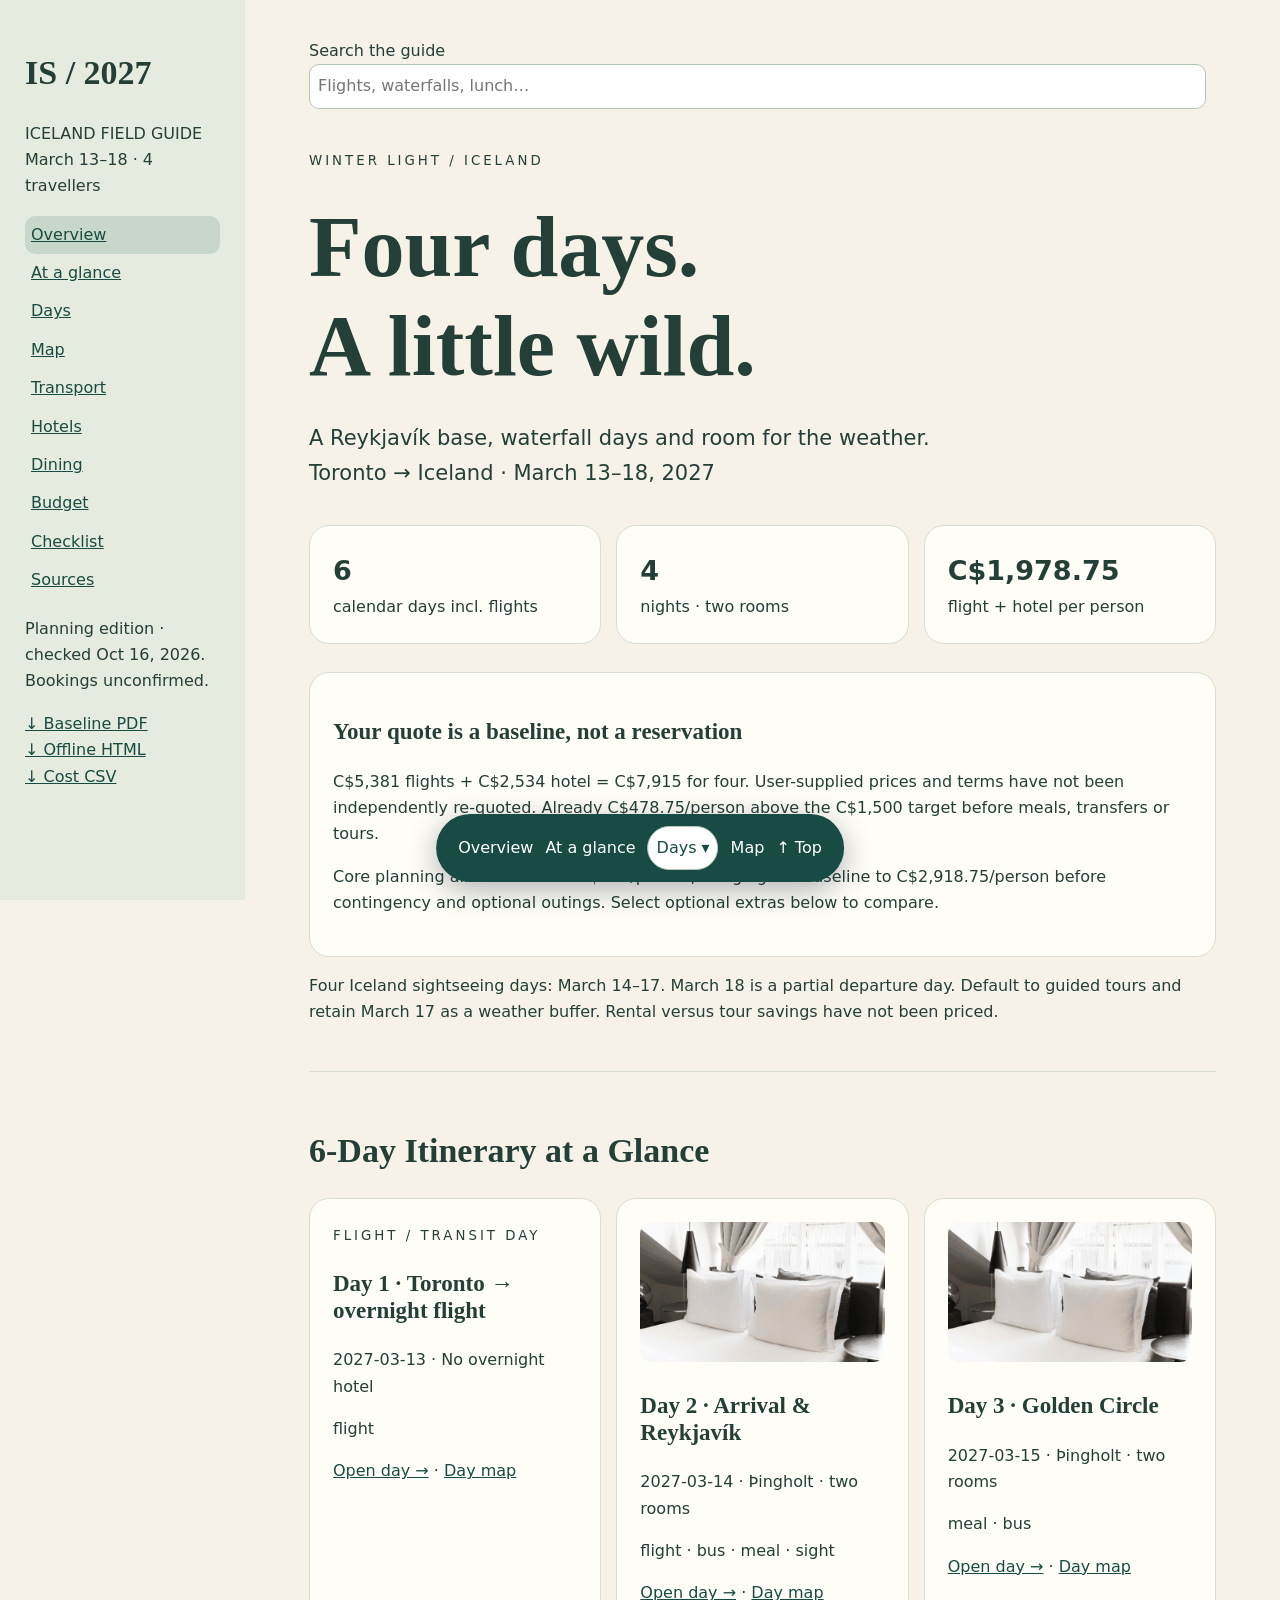
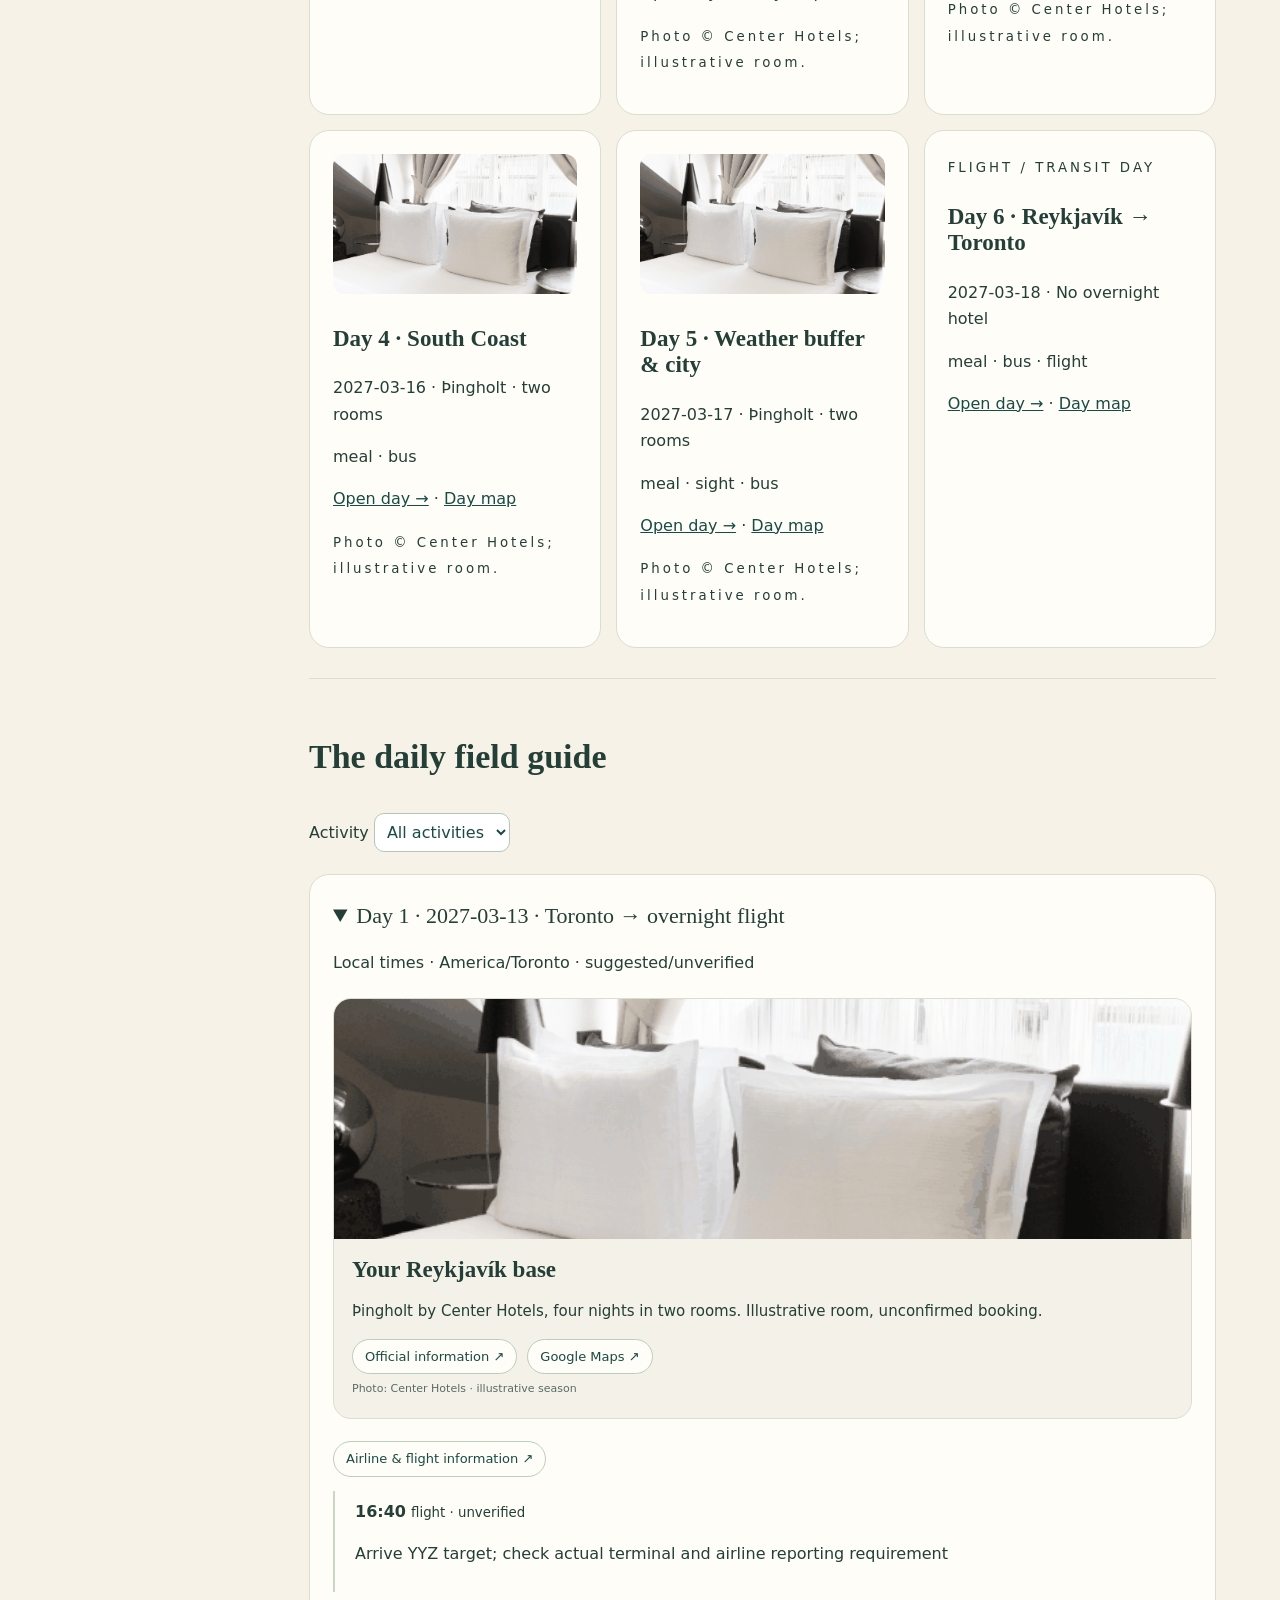
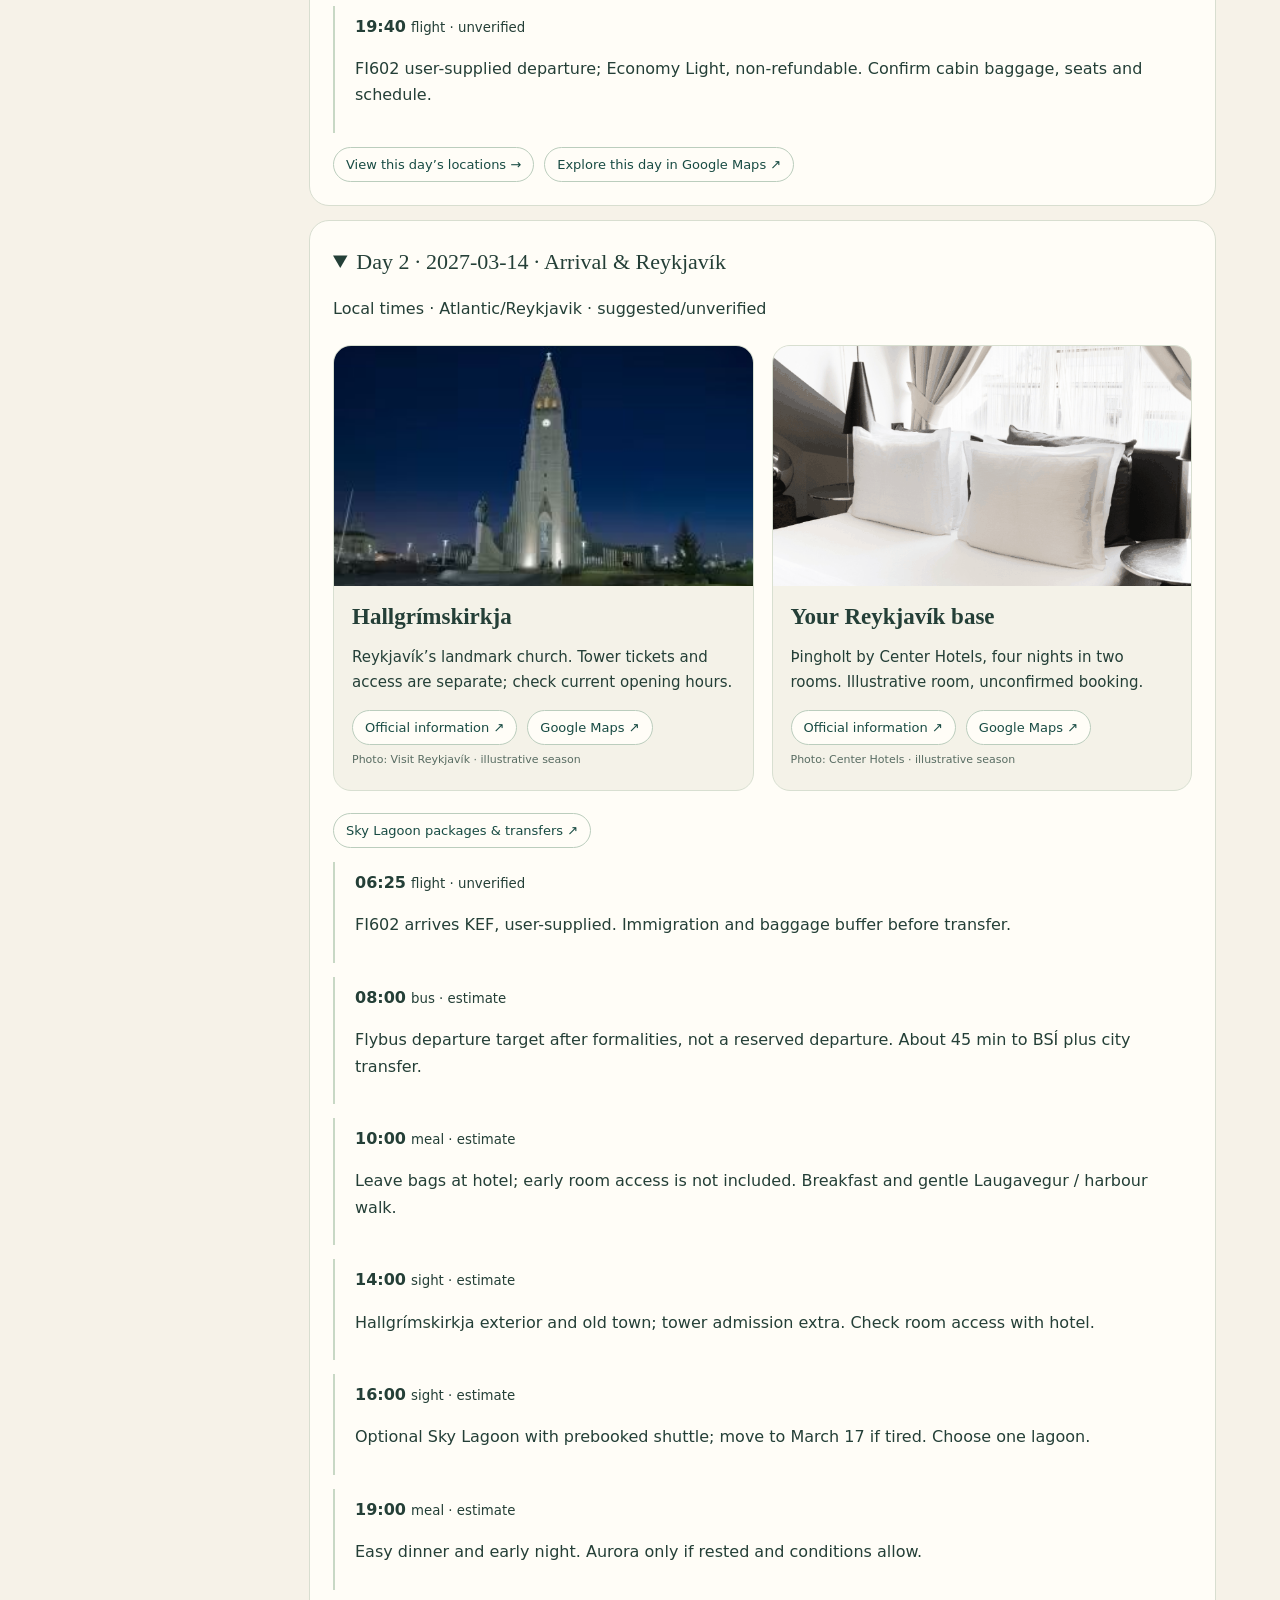
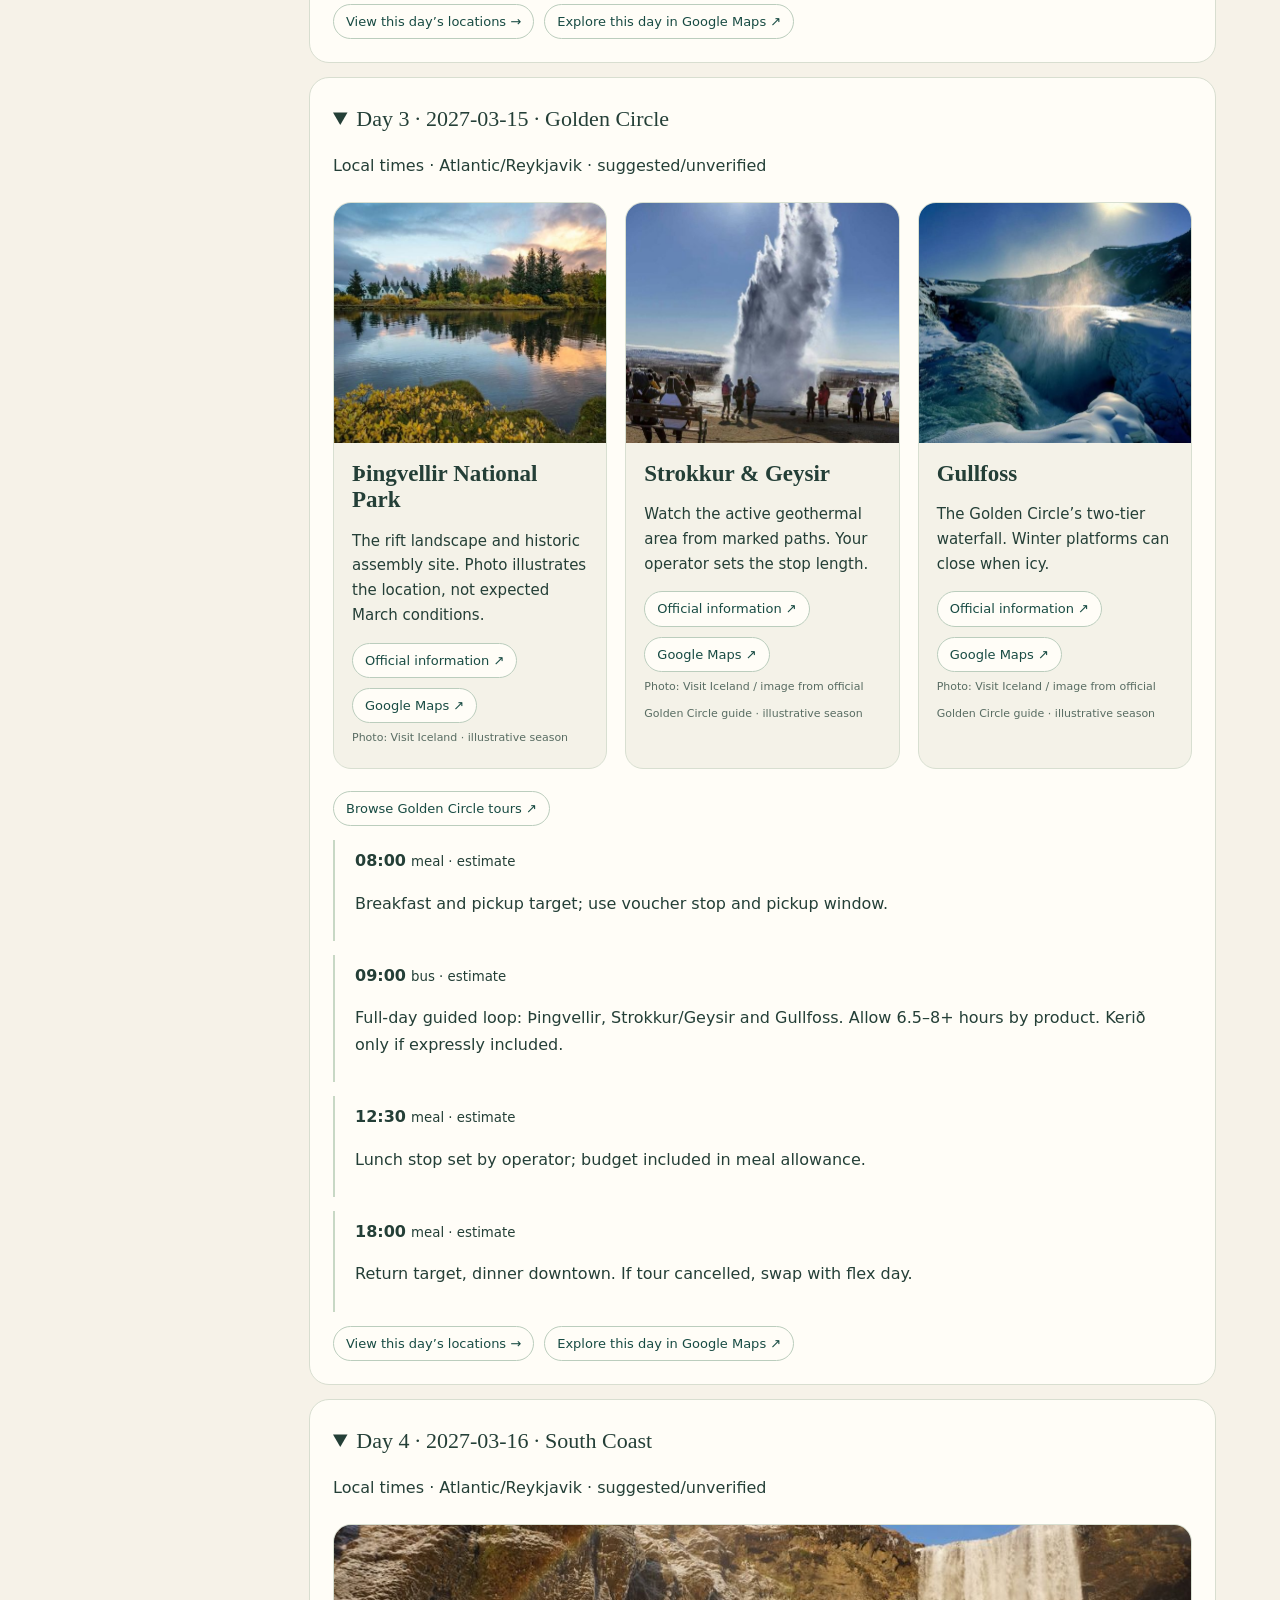
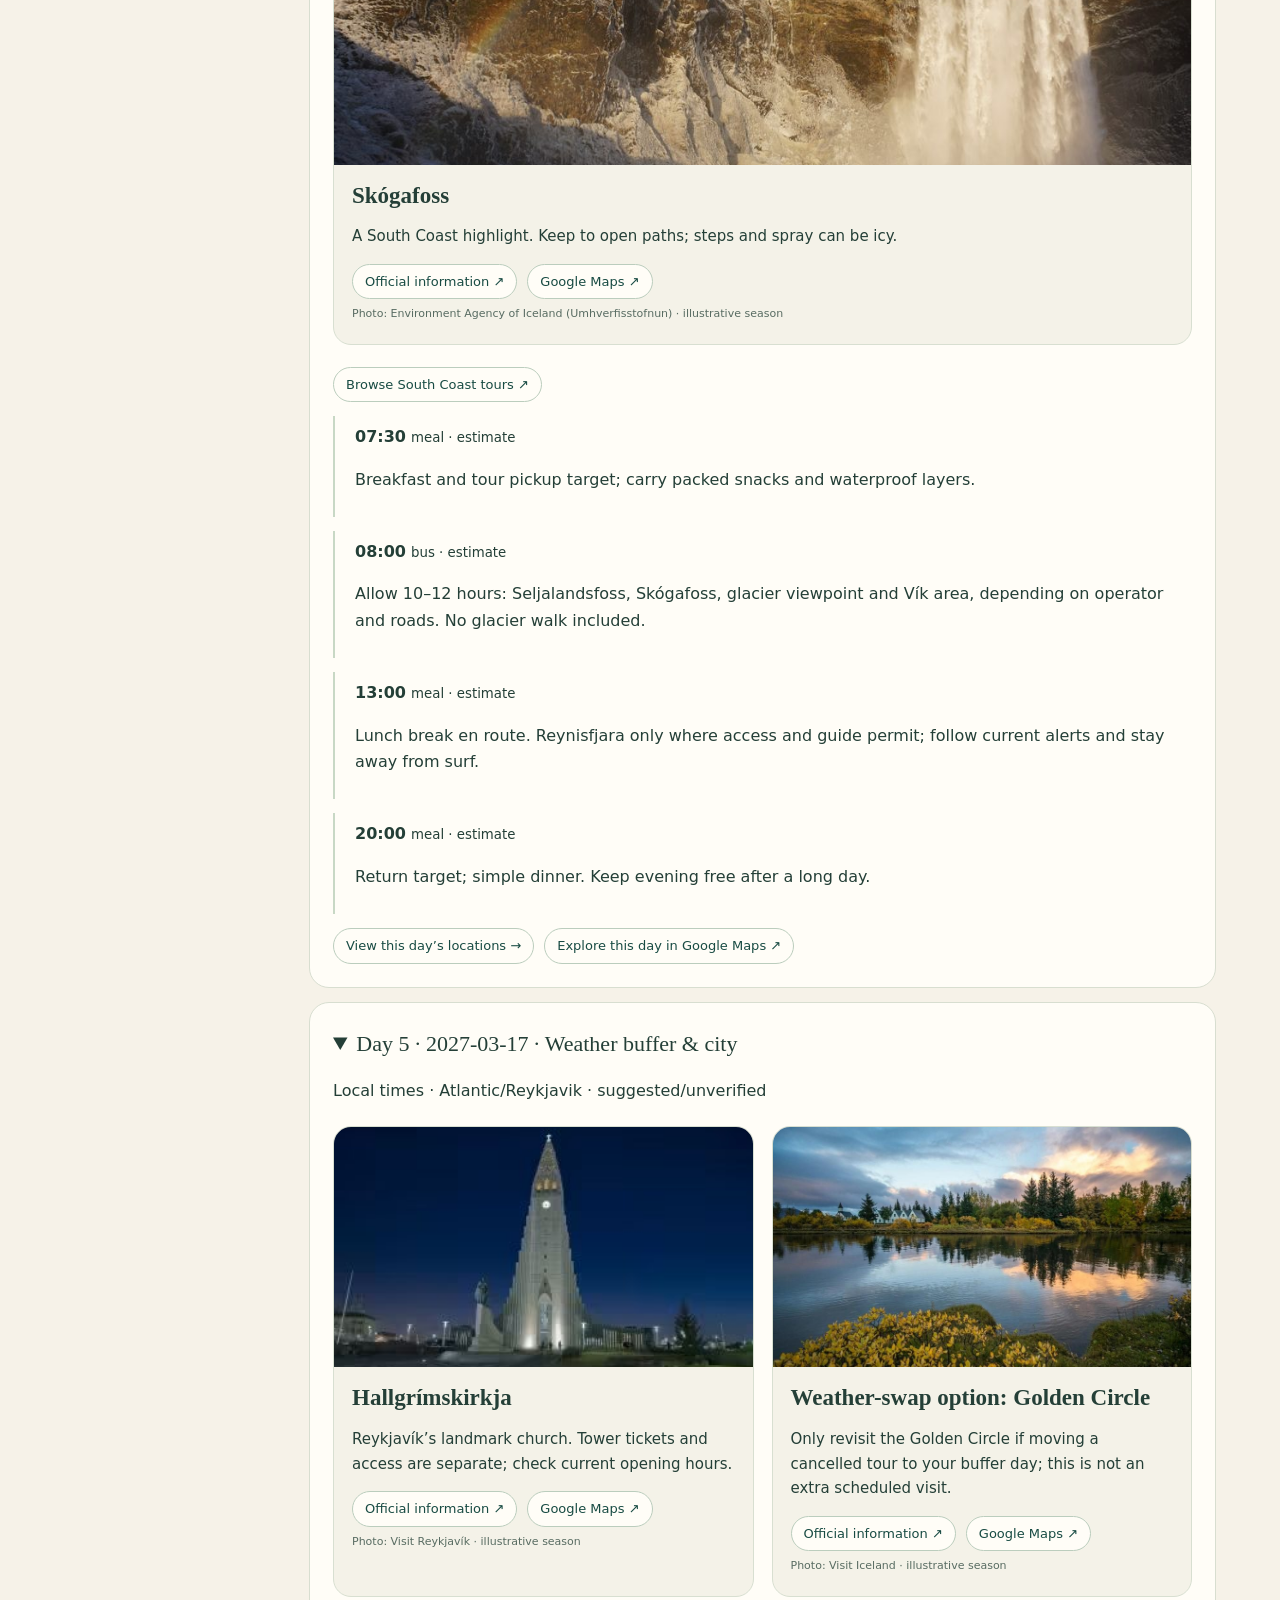
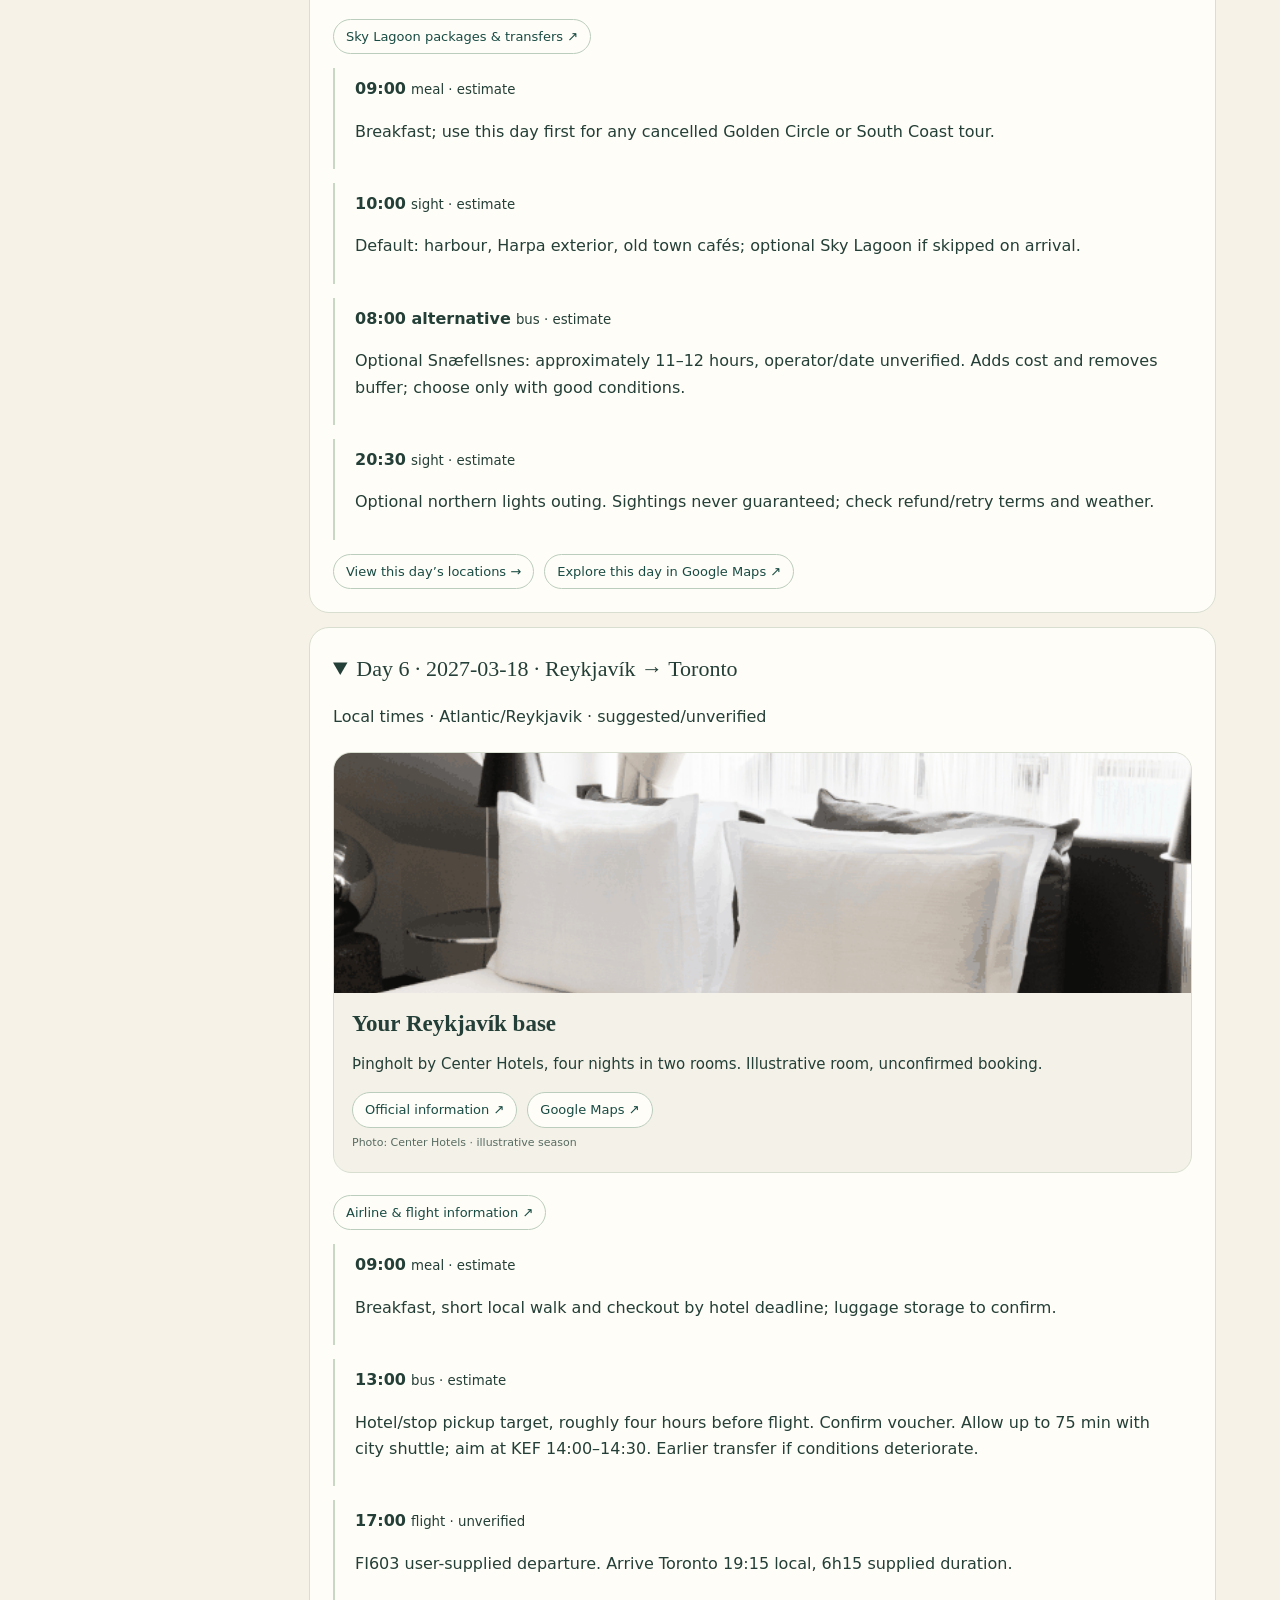
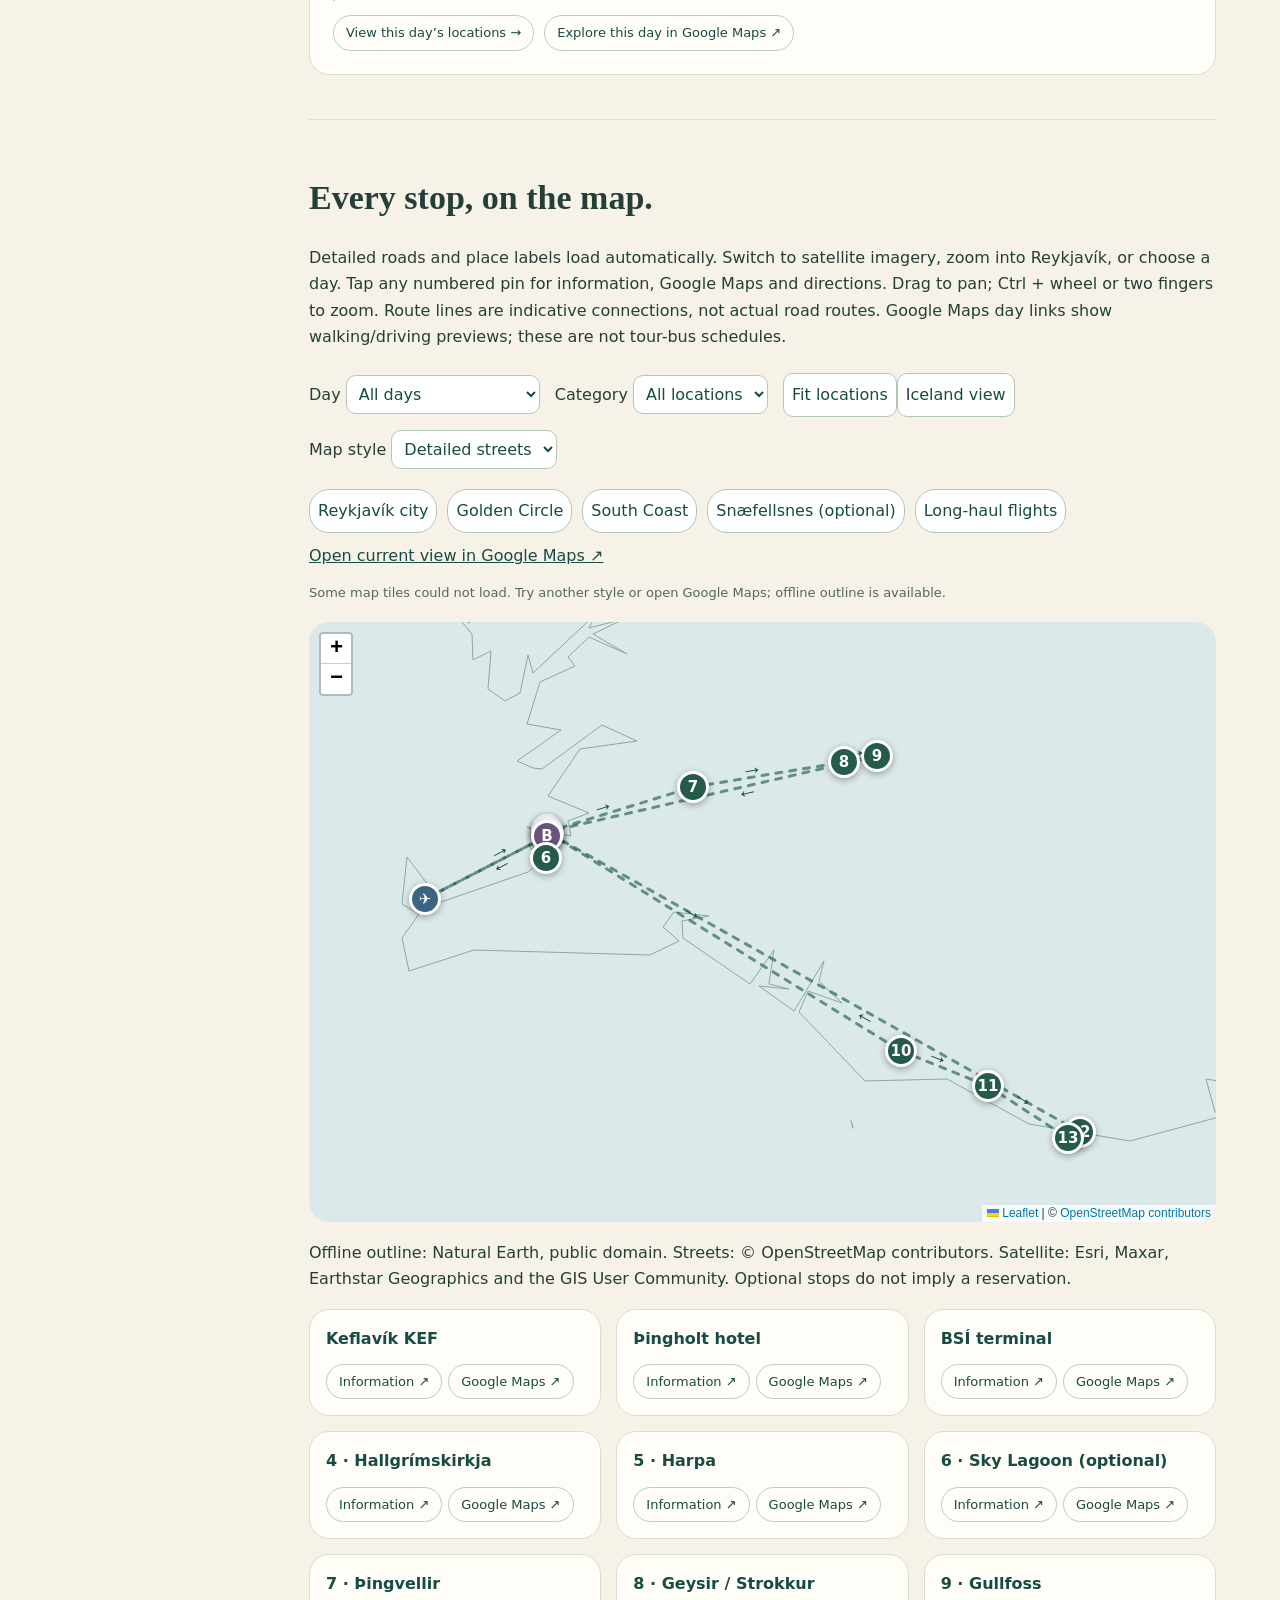
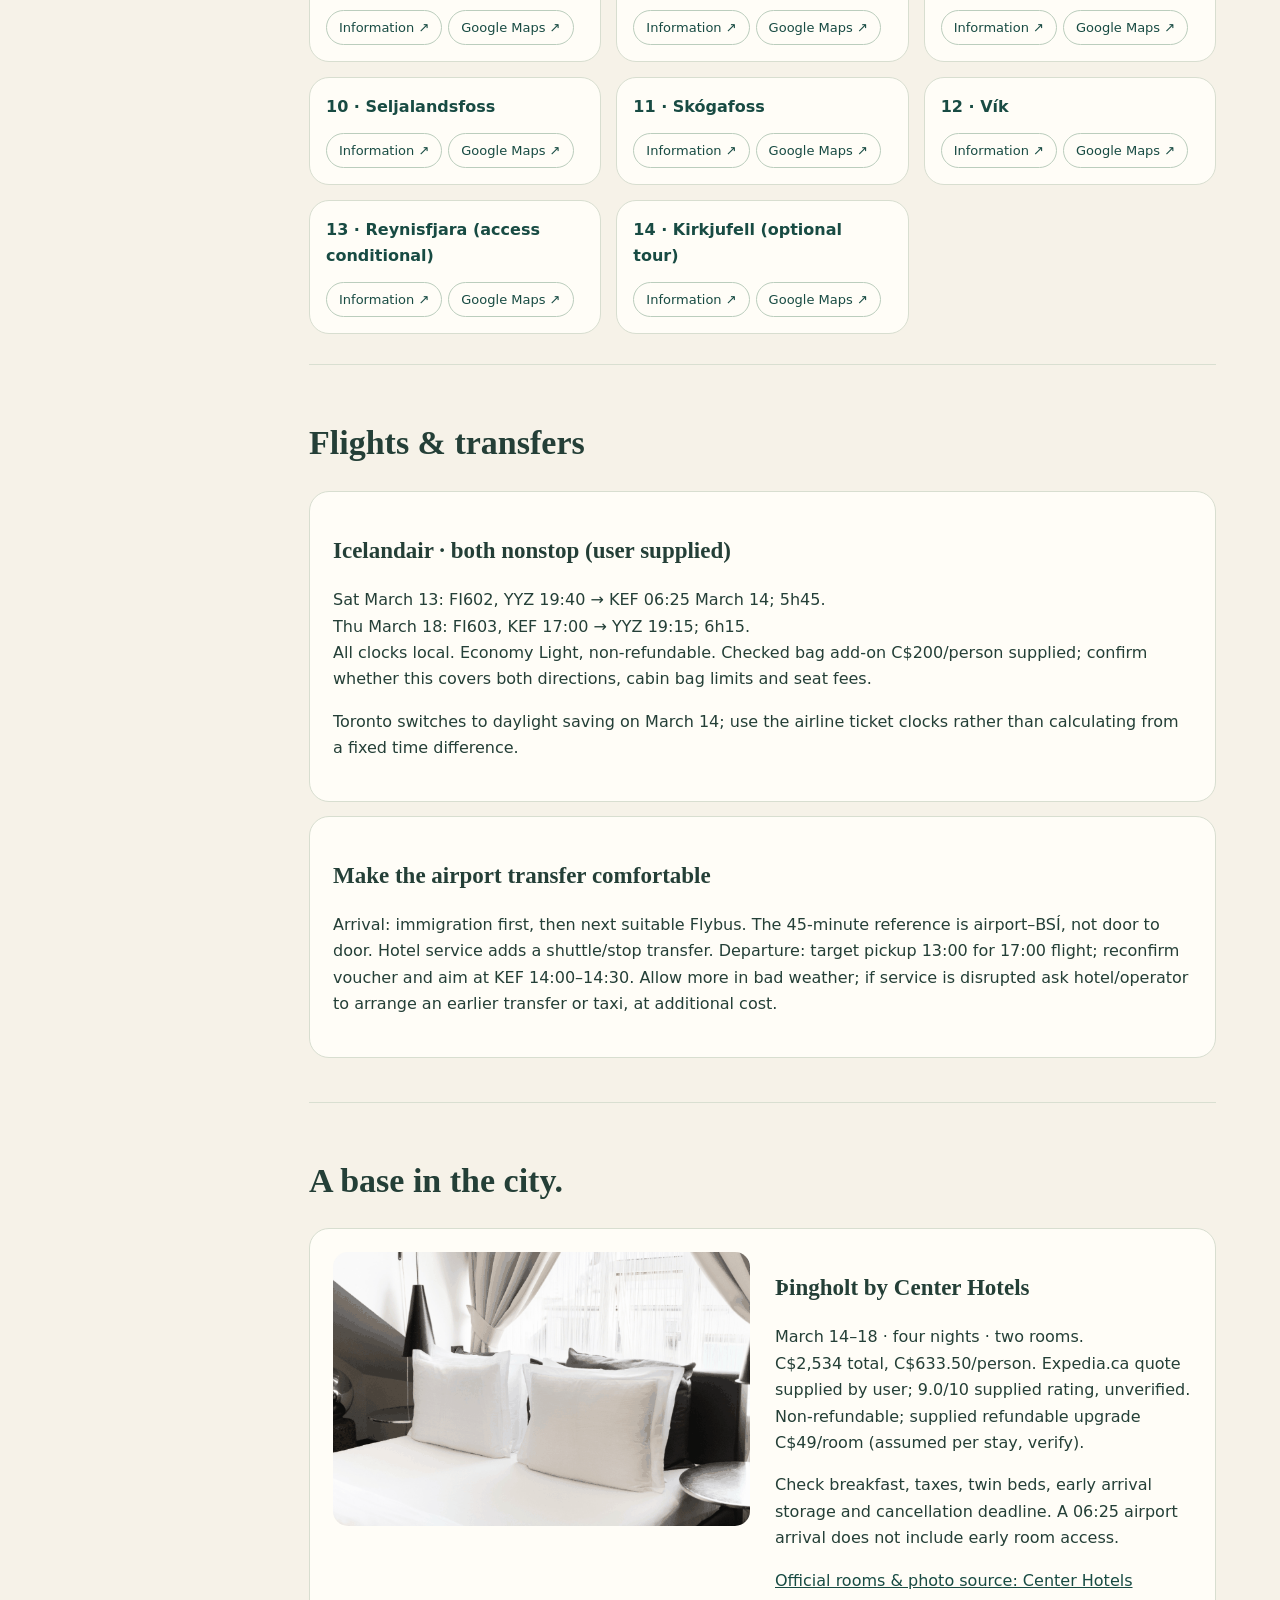
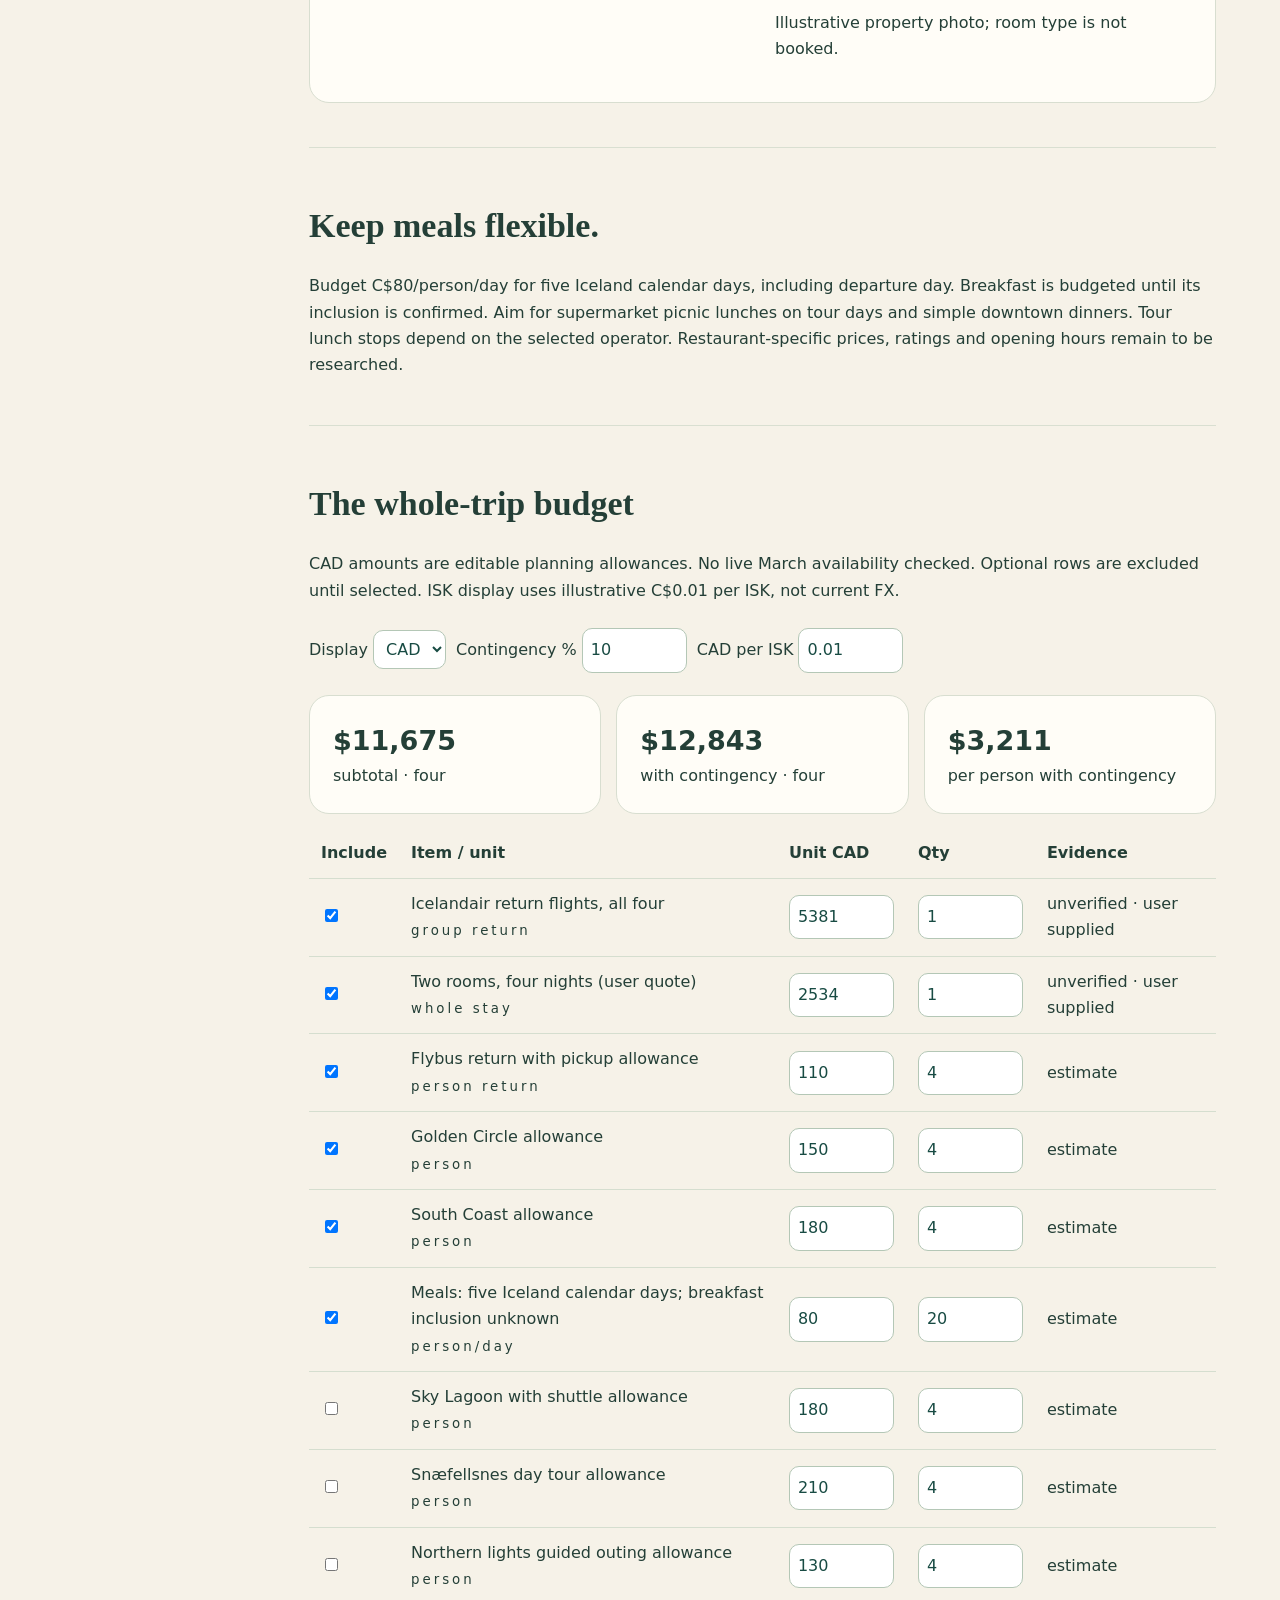
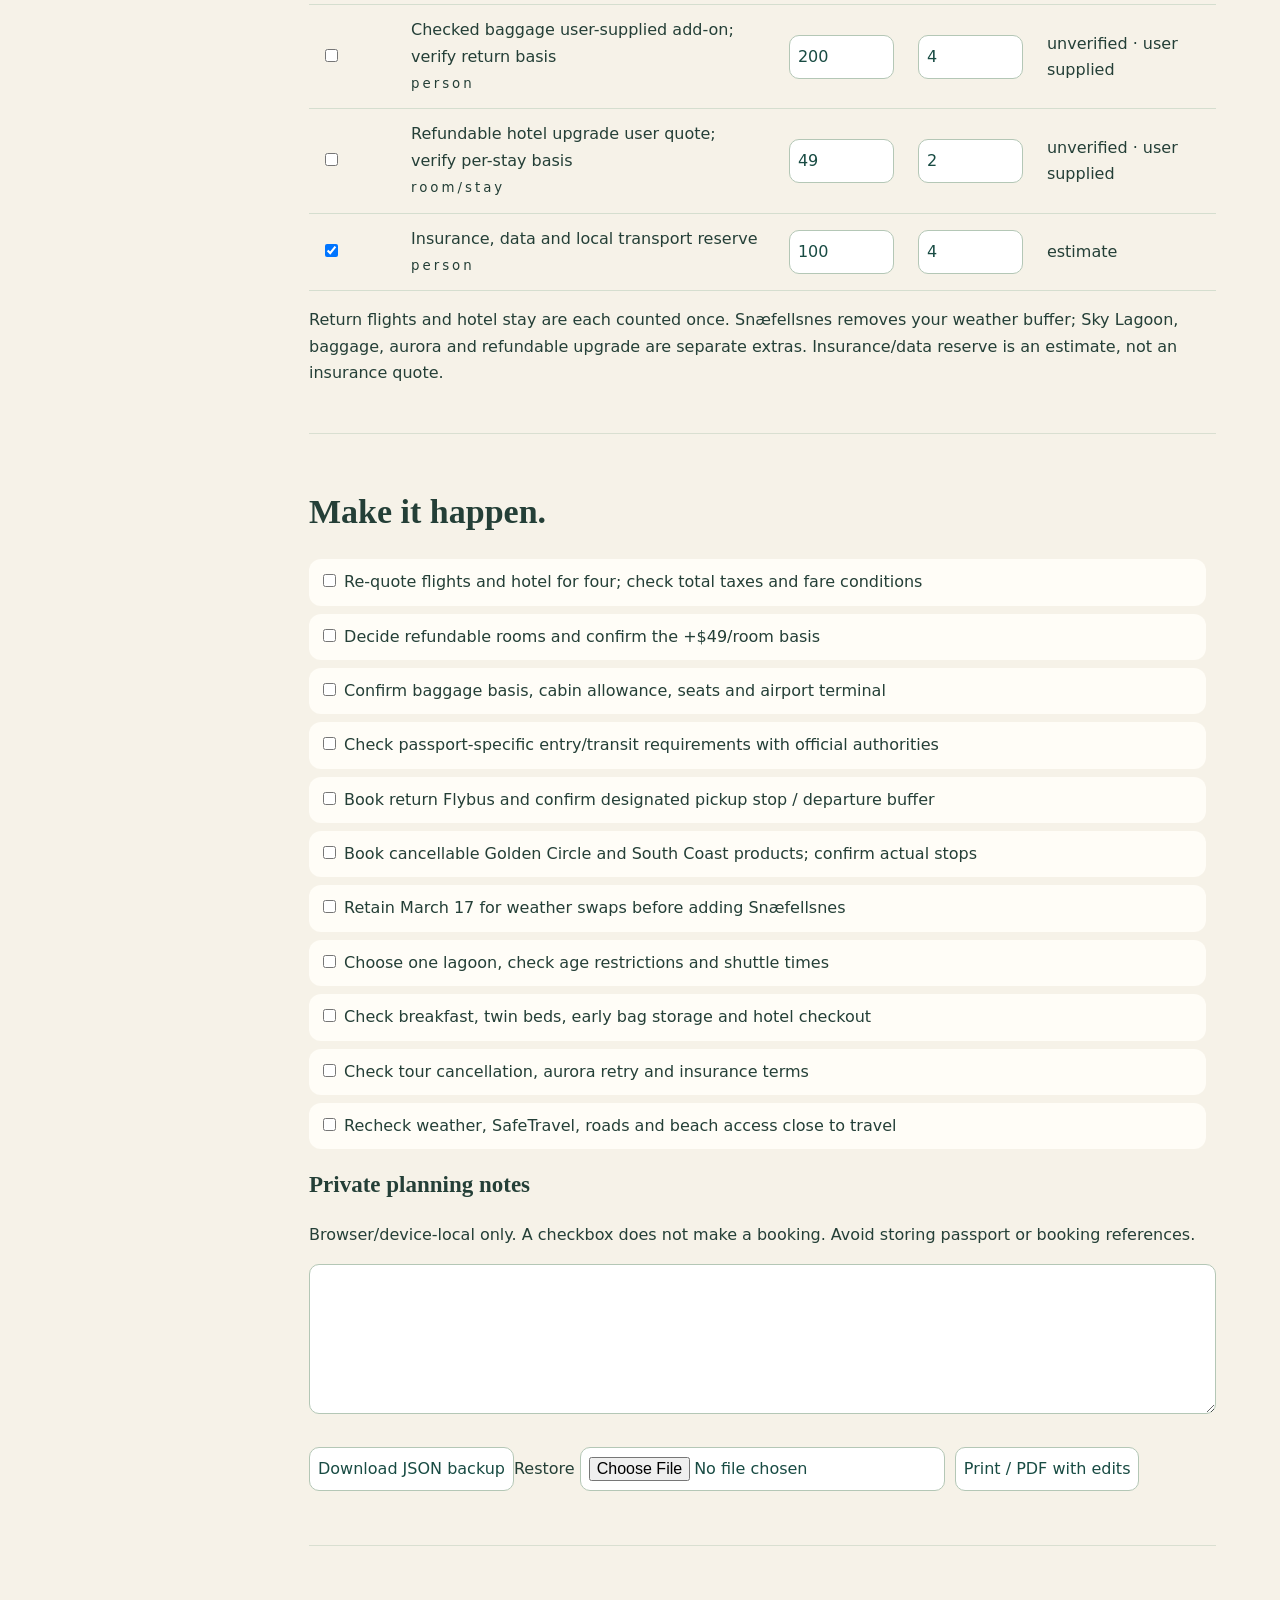
==== commit 741b14ef: "Improve map detail and add daily attraction photos with official and Google Maps links" ====
--- a/offline-guide.html
+++ b/offline-guide.html
@@ -660,7 +660,8 @@
 		}
 	}
 </style><style>:root{--green:#184b43;--cream:#f6f2e8}*{box-sizing:border-box}body{margin:0;background:var(--cream);color:#243f37;font:16px/1.65 system-ui}aside{position:fixed;width:245px;height:100vh;padding:25px;background:#e6ebdf;overflow:auto}aside nav a{display:block;padding:6px;border-radius:10px}a{color:var(--green)}aside a[aria-current]{background:#c7d8ca}main{margin-left:245px;max-width:1250px;padding:30px 5% 110px}h1,h2,h3{font-family:Georgia,serif;line-height:1.15}h1{font-size:clamp(45px,7vw,86px);margin:25px 0}h2{font-size:34px}h3{font-size:23px}small{letter-spacing:3px}.lede{font-size:21px}section{padding:30px 0;scroll-margin-top:25px;border-bottom:1px solid #d9dfd1}article,.card,details{background:#fffdf7;border:1px solid #d8ded0;border-radius:20px;padding:23px;margin:14px 0}.grid{display:grid;grid-template-columns:repeat(auto-fit,minmax(240px,1fr));gap:15px}.grid .card{margin:0}.card img{width:100%;height:140px;object-fit:cover;border-radius:12px}.stats{display:flex;flex-wrap:wrap;gap:15px}.stats article{flex:1;min-width:170px}.stats b{display:block;font-size:27px}.hotel{display:grid;grid-template-columns:1fr 1fr;gap:25px}.hotel img{width:100%;border-radius:15px}input,select,button,textarea{font:inherit;border:1px solid #b4c7b6;border-radius:10px;padding:8px;background:white;color:var(--green)}input[type=number]{width:105px}textarea{width:100%}button{cursor:pointer}.search{display:block}.search input{width:100%}.float{position:fixed;bottom:18px;left:50%;transform:translateX(-50%);display:flex;gap:12px;align-items:center;background:var(--green);color:white;padding:12px 22px;border-radius:35px;z-index:1000;box-shadow:0 8px 30px #1235;white-space:nowrap}.float a{color:white;text-decoration:none}.float button{border-radius:30px}#daymenu{position:absolute;bottom:70px;background:#fffdf7;border:1px solid #b8ccba;padding:14px;border-radius:25px;width:310px;max-height:55vh;overflow:auto;left:20px}#daymenu a{display:block;color:var(--green);white-space:normal;padding:10px;border-bottom:1px solid #ddd}#geomap{height:490px;margin:18px 0;border-radius:20px;background:#dce9eb;z-index:1}.mapicon{background:#184b43;color:white;border-radius:50%;padding:4px;text-align:center}.plane{color:#184b43;font-size:24px}.tablewrap{overflow:auto}table{border-collapse:collapse;width:100%}td,th{padding:12px;border-bottom:1px solid #d5decf;text-align:left}summary{font-size:22px;font-family:Georgia;cursor:pointer}.event{border-left:2px solid #c8d8c5;padding:8px 20px;margin:14px 0}.event small{letter-spacing:0}footer{padding:25px}label{display:inline-block;margin:8px 10px 8px 0}.checkrow{display:block;background:#fffdf7;padding:10px;border-radius:12px}@media(max-width:800px){aside{position:sticky;top:0;width:100%;height:auto;padding:10px;z-index:900}aside h2,aside p,aside>a{display:none}aside nav{display:flex;overflow:auto;white-space:nowrap;gap:12px}main{margin:0;padding:20px 20px 100px}.hotel{grid-template-columns:1fr}section{scroll-margin-top:70px}.float{gap:10px;padding:10px 15px;font-size:13px}#geomap{height:400px}}@media print{aside,.float,.search,button,#map,label:has(input[type=file]){display:none}main{margin:0;padding:0;max-width:none}body{background:white}details{break-inside:avoid}section{padding:15px 0}h1{font-size:40px}.grid{display:block}.card{break-inside:avoid}.card img{display:none}}
-</style><body><aside><h2>IS / 2027</h2><p>ICELAND FIELD GUIDE<br>March 13–18 · 4 travellers</p><nav id="side"></nav><p>Planning edition · checked Oct 16, 2026.<br>Bookings unconfirmed.</p><a href="iceland-guide.pdf">↓ Baseline PDF</a><br><a href="offline-guide.html" download>↓ Offline HTML</a><br><a href="costs.csv">↓ Cost CSV</a></aside><main><label class="search">Search the guide <input id="search" type="search" placeholder="Flights, waterfalls, lunch…"></label><div id="results"></div><section id="overview"><small>WINTER LIGHT / ICELAND</small><h1>Four days.<br>A little wild.</h1><p class="lede">A Reykjavík base, waterfall days and room for the weather.<br>Toronto → Iceland · March 13–18, 2027</p><div class="stats"><article><b>6</b>calendar days incl. flights</article><article><b>4</b>nights · two rooms</article><article><b>C$1,978.75</b>flight + hotel per person</article></div><article><h3>Your quote is a baseline, not a reservation</h3><p>C$5,381 flights + C$2,534 hotel = C$7,915 for four. User-supplied prices and terms have not been independently re-quoted. Already C$478.75/person above the C$1,500 target before meals, transfers or tours.</p><p>Core planning allowances add C$940/person, bringing the baseline to C$2,918.75/person before contingency and optional outings. Select optional extras below to compare.</p></article><p>Four Iceland sightseeing days: March 14–17. March 18 is a partial departure day. Default to guided tours and retain March 17 as a weather buffer. Rental versus tour savings have not been priced.</p></section><section id="glance"><h2>6-Day Itinerary at a Glance</h2><div class="grid" id="cards"></div></section><section id="days"><h2>The daily field guide</h2><label>Activity <select id="activity"><option value="">All activities</option><option>flight</option><option>bus</option><option>meal</option><option>sight</option></select></label><div id="timeline"></div></section><section id="map"><h2>Every stop, on the map.</h2><p>Drag to pan; Ctrl + wheel to zoom, two fingers on mobile. Approximate coordinates; lines indicate connections, not roads or flight tracks.</p><label>Day <select id="mapday"><option value="">All days</option></select></label> <label>Category <select id="category"><option value="">All locations</option><option>airport</option><option>hotel</option><option>station</option><option>sight</option></select></label> <button id="fit">Fit locations</button><button id="iceland">Iceland view</button><label><input type="checkbox" id="streets">Online street map</label><div id="geomap" tabindex="0" aria-label="Trip map"></div><p>Offline land outline: Natural Earth, public domain. Online detail: © OpenStreetMap contributors. Optional stops do not imply a reservation.</p><div id="locations" class="grid"></div></section><section id="transport"><h2>Flights & transfers</h2><article><h3>Icelandair · both nonstop (user supplied)</h3><p>Sat March 13: FI602, YYZ 19:40 → KEF 06:25 March 14; 5h45.<br>Thu March 18: FI603, KEF 17:00 → YYZ 19:15; 6h15.<br>All clocks local. Economy Light, non-refundable. Checked bag add-on C$200/person supplied; confirm whether this covers both directions, cabin bag limits and seat fees.</p><p>Toronto switches to daylight saving on March 14; use the airline ticket clocks rather than calculating from a fixed time difference.</p></article><article><h3>Make the airport transfer comfortable</h3><p>Arrival: immigration first, then next suitable Flybus. The 45-minute reference is airport–BSÍ, not door to door. Hotel service adds a shuttle/stop transfer. Departure: target pickup 13:00 for 17:00 flight; reconfirm voucher and aim at KEF 14:00–14:30. Allow more in bad weather; if service is disrupted ask hotel/operator to arrange an earlier transfer or taxi, at additional cost.</p></article></section><section id="hotels"><h2>A base in the city.</h2><article class="hotel"><img src="[data-uri]" alt="Standard room at Þingholt by Center Hotels"><div><h3>Þingholt by Center Hotels</h3><p>March 14–18 · four nights · two rooms.<br>C$2,534 total, C$633.50/person. Expedia.ca quote supplied by user; 9.0/10 supplied rating, unverified. Non-refundable; supplied refundable upgrade C$49/room (assumed per stay, verify).</p><p>Check breakfast, taxes, twin beds, early arrival storage and cancellation deadline. A 06:25 airport arrival does not include early room access.</p><a href="https://www.centerhotels.com/en/hotel-thingholt-reykjavik-rooms">Official rooms & photo source: Center Hotels</a><p>Illustrative property photo; room type is not booked.</p></div></article></section><section id="dining"><h2>Keep meals flexible.</h2><p>Budget C$80/person/day for five Iceland calendar days, including departure day. Breakfast is budgeted until its inclusion is confirmed. Aim for supermarket picnic lunches on tour days and simple downtown dinners. Tour lunch stops depend on the selected operator. Restaurant-specific prices, ratings and opening hours remain to be researched.</p></section><section id="budget"><h2>The whole-trip budget</h2><p>CAD amounts are editable planning allowances. No live March availability checked. Optional rows are excluded until selected. ISK display uses illustrative C$0.01 per ISK, not current FX.</p><label>Display <select id="currency"><option>CAD</option><option>ISK</option></select></label><label>Contingency % <input type="number" id="reserve" value="10" min="0" max="100"></label><label>CAD per ISK <input id="fx" type="number" value="0.01" step="0.001" min="0.001"></label><div class="stats" id="totals"></div><div class="tablewrap"><table><thead><tr><th>Include</th><th>Item / unit</th><th>Unit CAD</th><th>Qty</th><th>Evidence</th></tr></thead><tbody id="costs"></tbody></table></div><p>Return flights and hotel stay are each counted once. Snæfellsnes removes your weather buffer; Sky Lagoon, baggage, aurora and refundable upgrade are separate extras. Insurance/data reserve is an estimate, not an insurance quote.</p></section><section id="checklist"><h2>Make it happen.</h2><div id="checks"></div><h3>Private planning notes</h3><p>Browser/device-local only. A checkbox does not make a booking. Avoid storing passport or booking references.</p><textarea id="notes" rows="5" aria-label="Trip notes"></textarea><p><button id="backup">Download JSON backup</button><label>Restore <input type="file" id="restore" accept=".json"></label><button id="print">Print / PDF with edits</button></p><p id="feedback" role="status"></p></section><section id="sources"><h2>Sources & remaining checks</h2><p>Official published references checked October 16, 2026; operator links do not establish 2027 schedules, rates or inventory. All daily event times are suggestions except the user-supplied flight clocks, which still need ticket verification. Entry requirements depend on each traveller’s passport.</p><div id="sourceList"></div><article><h3>Winter flexibility</h3><p>Recheck SafeTravel and weather before each excursion. Skip closed paths, glacier walking and unsafe beach access. Aurora and tours depend on conditions. Blue Lagoon is an alternative requiring a separate booking and current access checks; it is not included. No Ring Road, highlands or distant glacier-lagoon day trip is planned.</p><p>The Monday fare-watch text was supplied as context; this guide does not create or verify an automation.</p></article></section><footer>Iceland 2027 · Independent planning edition · All prices CAD unless selected otherwise</footer></main><nav class="float"><a href="#overview">Overview</a><a href="#glance">At a glance</a><button id="daybutton" aria-expanded="false" aria-controls="daymenu">Days ▾</button><a href="#map">Map</a><a href="#overview">↑ Top</a><div id="daymenu" hidden></div></nav><script>const TRIP={"title": "Iceland · March 2027", "start": "2027-03-13", "end": "2027-03-18", "travellers": 4, "baseCurrency": "CAD", "fx": {"CAD": 1, "ISK": 0.01}, "sources": [{"id": "hotel", "title": "Hotel and room photographs", "url": "https://www.centerhotels.com/en/hotel-thingholt-reykjavik-rooms", "checked": "2026-10-16"}, {"id": "bus", "title": "Flybus planning and pickup", "url": "https://flybus.is/plan-your-trip/", "checked": "2026-10-16"}, {"id": "circle", "title": "Golden Circle operator guide", "url": "https://www.re.is/blog/what%E2%80%91to%E2%80%91expect%E2%80%91golden%E2%80%91circle%E2%80%91tour/", "checked": "2026-10-16"}, {"id": "sky", "title": "Sky Lagoon and transfers", "url": "https://www.skylagoon.com/book-transfer/", "checked": "2026-10-16"}, {"id": "safe", "title": "Current travel alerts", "url": "https://safetravel.is/", "checked": "2026-10-16"}, {"id": "air", "title": "Icelandair booking and fare checks", "url": "https://www.icelandair.com/en-ca/", "checked": "2026-10-16"}, {"id": "south", "title": "South Coast tour booking channel", "url": "https://www.re.is/", "checked": "2026-10-16"}, {"id": "weather", "title": "Icelandic weather forecast", "url": "https://en.vedur.is/", "checked": "2026-10-16"}, {"id": "entry", "title": "Iceland immigration - check for each passport", "url": "https://island.is/en/o/directorate-of-immigration", "checked": "2026-10-16"}], "days": [{"n": 1, "date": "2027-03-13", "city": "Toronto → overnight flight", "timezone": "America/Toronto", "hotel": "", "events": [{"title": "Arrive YYZ target; check actual terminal and airline reporting requirement", "time": "16:40", "type": "flight", "status": "unverified", "costs": ["air"]}, {"title": "FI602 user-supplied departure; Economy Light, non-refundable. Confirm cabin baggage, seats and schedule.", "time": "19:40", "type": "flight", "status": "unverified", "costs": []}]}, {"n": 2, "date": "2027-03-14", "city": "Arrival & Reykjavík", "timezone": "Atlantic/Reykjavik", "hotel": "thingholt", "events": [{"title": "FI602 arrives KEF, user-supplied. Immigration and baggage buffer before transfer.", "time": "06:25", "type": "flight", "status": "unverified", "costs": []}, {"title": "Flybus departure target after formalities, not a reserved departure. About 45 min to BSÍ plus city transfer.", "time": "08:00", "type": "bus", "status": "estimate", "costs": ["bus"]}, {"title": "Leave bags at hotel; early room access is not included. Breakfast and gentle Laugavegur / harbour walk.", "time": "10:00", "type": "meal", "status": "estimate", "costs": ["food"]}, {"title": "Hallgrímskirkja exterior and old town; tower admission extra. Check room access with hotel.", "time": "14:00", "type": "sight", "status": "estimate", "costs": ["hotel"]}, {"title": "Optional Sky Lagoon with prebooked shuttle; move to March 17 if tired. Choose one lagoon.", "time": "16:00", "type": "sight", "status": "estimate", "costs": ["sky"]}, {"title": "Easy dinner and early night. Aurora only if rested and conditions allow.", "time": "19:00", "type": "meal", "status": "estimate", "costs": []}]}, {"n": 3, "date": "2027-03-15", "city": "Golden Circle", "timezone": "Atlantic/Reykjavik", "hotel": "thingholt", "events": [{"title": "Breakfast and pickup target; use voucher stop and pickup window.", "time": "08:00", "type": "meal", "status": "estimate", "costs": ["food"]}, {"title": "Full-day guided loop: Þingvellir, Strokkur/Geysir and Gullfoss. Allow 6.5–8+ hours by product. Kerið only if expressly included.", "time": "09:00", "type": "bus", "status": "estimate", "costs": ["gold"]}, {"title": "Lunch stop set by operator; budget included in meal allowance.", "time": "12:30", "type": "meal", "status": "estimate", "costs": []}, {"title": "Return target, dinner downtown. If tour cancelled, swap with flex day.", "time": "18:00", "type": "meal", "status": "estimate", "costs": []}]}, {"n": 4, "date": "2027-03-16", "city": "South Coast", "timezone": "Atlantic/Reykjavik", "hotel": "thingholt", "events": [{"title": "Breakfast and tour pickup target; carry packed snacks and waterproof layers.", "time": "07:30", "type": "meal", "status": "estimate", "costs": ["food"]}, {"title": "Allow 10–12 hours: Seljalandsfoss, Skógafoss, glacier viewpoint and Vík area, depending on operator and roads. No glacier walk included.", "time": "08:00", "type": "bus", "status": "estimate", "costs": ["south"]}, {"title": "Lunch break en route. Reynisfjara only where access and guide permit; follow current alerts and stay away from surf.", "time": "13:00", "type": "meal", "status": "estimate", "costs": []}, {"title": "Return target; simple dinner. Keep evening free after a long day.", "time": "20:00", "type": "meal", "status": "estimate", "costs": []}]}, {"n": 5, "date": "2027-03-17", "city": "Weather buffer & city", "timezone": "Atlantic/Reykjavik", "hotel": "thingholt", "events": [{"title": "Breakfast; use this day first for any cancelled Golden Circle or South Coast tour.", "time": "09:00", "type": "meal", "status": "estimate", "costs": ["food"]}, {"title": "Default: harbour, Harpa exterior, old town cafés; optional Sky Lagoon if skipped on arrival.", "time": "10:00", "type": "sight", "status": "estimate", "costs": []}, {"title": "Optional Snæfellsnes: approximately 11–12 hours, operator/date unverified. Adds cost and removes buffer; choose only with good conditions.", "time": "08:00 alternative", "type": "bus", "status": "estimate", "costs": ["snaef"]}, {"title": "Optional northern lights outing. Sightings never guaranteed; check refund/retry terms and weather.", "time": "20:30", "type": "sight", "status": "estimate", "costs": ["aurora"]}]}, {"n": 6, "date": "2027-03-18", "city": "Reykjavík → Toronto", "timezone": "Atlantic/Reykjavik", "hotel": "", "events": [{"title": "Breakfast, short local walk and checkout by hotel deadline; luggage storage to confirm.", "time": "09:00", "type": "meal", "status": "estimate", "costs": ["food"]}, {"title": "Hotel/stop pickup target, roughly four hours before flight. Confirm voucher. Allow up to 75 min with city shuttle; aim at KEF 14:00–14:30. Earlier transfer if conditions deteriorate.", "time": "13:00", "type": "bus", "status": "estimate", "costs": []}, {"title": "FI603 user-supplied departure. Arrive Toronto 19:15 local, 6h15 supplied duration.", "time": "17:00", "type": "flight", "status": "unverified", "costs": []}]}], "hotels": [{"id": "thingholt", "name": "Þingholt by Center Hotels", "checkin": "2027-03-14", "checkout": "2027-03-18", "nights": 4, "rooms": 2, "source": "hotel"}], "ledger": [{"id": "air", "category": "Flights", "title": "Icelandair return flights, all four", "amount": 5381, "currency": "CAD", "qty": 1, "unit": "group return", "status": "unverified", "optional": false}, {"id": "hotel", "category": "Hotel", "title": "Two rooms, four nights (user quote)", "amount": 2534, "currency": "CAD", "qty": 1, "unit": "whole stay", "status": "unverified", "optional": false}, {"id": "bus", "category": "Transfers", "title": "Flybus return with pickup allowance", "amount": 110, "currency": "CAD", "qty": 4, "unit": "person return", "status": "estimate", "optional": false}, {"id": "gold", "category": "Tours", "title": "Golden Circle allowance", "amount": 150, "currency": "CAD", "qty": 4, "unit": "person", "status": "estimate", "optional": false}, {"id": "south", "category": "Tours", "title": "South Coast allowance", "amount": 180, "currency": "CAD", "qty": 4, "unit": "person", "status": "estimate", "optional": false}, {"id": "food", "category": "Meals", "title": "Meals: five Iceland calendar days; breakfast inclusion unknown", "amount": 80, "currency": "CAD", "qty": 20, "unit": "person/day", "status": "estimate", "optional": false}, {"id": "sky", "category": "Optional", "title": "Sky Lagoon with shuttle allowance", "amount": 180, "currency": "CAD", "qty": 4, "unit": "person", "status": "estimate", "optional": true}, {"id": "snaef", "category": "Optional", "title": "Snæfellsnes day tour allowance", "amount": 210, "currency": "CAD", "qty": 4, "unit": "person", "status": "estimate", "optional": true}, {"id": "aurora", "category": "Optional", "title": "Northern lights guided outing allowance", "amount": 130, "currency": "CAD", "qty": 4, "unit": "person", "status": "estimate", "optional": true}, {"id": "bag", "category": "Optional", "title": "Checked baggage user-supplied add-on; verify return basis", "amount": 200, "currency": "CAD", "qty": 4, "unit": "person", "status": "unverified", "optional": true}, {"id": "refund", "category": "Optional", "title": "Refundable hotel upgrade user quote; verify per-stay basis", "amount": 49, "currency": "CAD", "qty": 2, "unit": "room/stay", "status": "unverified", "optional": true}, {"id": "extras", "category": "Other", "title": "Insurance, data and local transport reserve", "amount": 100, "currency": "CAD", "qty": 4, "unit": "person", "status": "estimate", "optional": false}], "points": [{"id": "yyz", "name": "Toronto YYZ", "lat": 43.6777, "lon": -79.6248, "category": "airport", "days": [1, 6], "coordinateStatus": "approximate"}, {"id": "kef", "name": "Keflavík KEF", "lat": 63.985, "lon": -22.6056, "category": "airport", "days": [2, 6], "coordinateStatus": "approximate"}, {"id": "hotel", "name": "Þingholt hotel", "lat": 64.1465, "lon": -21.9335, "category": "hotel", "days": [2, 3, 4, 5, 6], "coordinateStatus": "approximate"}, {"id": "bsi", "name": "BSÍ terminal", "lat": 64.138, "lon": -21.934, "category": "station", "days": [2, 6], "coordinateStatus": "approximate"}, {"id": "hall", "name": "Hallgrímskirkja", "lat": 64.142, "lon": -21.927, "category": "sight", "days": [2, 5], "coordinateStatus": "approximate"}, {"id": "harpa", "name": "Harpa", "lat": 64.1504, "lon": -21.9326, "category": "sight", "days": [2, 5], "coordinateStatus": "approximate"}, {"id": "sky", "name": "Sky Lagoon (optional)", "lat": 64.0847, "lon": -21.937, "category": "sight", "days": [2, 5], "coordinateStatus": "approximate"}, {"id": "thing", "name": "Þingvellir", "lat": 64.255, "lon": -21.13, "category": "sight", "days": [3], "coordinateStatus": "approximate"}, {"id": "gey", "name": "Geysir / Strokkur", "lat": 64.313, "lon": -20.3, "category": "sight", "days": [3], "coordinateStatus": "approximate"}, {"id": "gull", "name": "Gullfoss", "lat": 64.327, "lon": -20.12, "category": "sight", "days": [3], "coordinateStatus": "approximate"}, {"id": "sel", "name": "Seljalandsfoss", "lat": 63.616, "lon": -19.988, "category": "sight", "days": [4], "coordinateStatus": "approximate"}, {"id": "skog", "name": "Skógafoss", "lat": 63.532, "lon": -19.511, "category": "sight", "days": [4], "coordinateStatus": "approximate"}, {"id": "vik", "name": "Vík", "lat": 63.419, "lon": -19.006, "category": "sight", "days": [4], "coordinateStatus": "approximate"}, {"id": "reyn", "name": "Reynisfjara (access conditional)", "lat": 63.405, "lon": -19.071, "category": "sight", "days": [4], "coordinateStatus": "approximate"}, {"id": "kirk", "name": "Kirkjufell (optional tour)", "lat": 64.941, "lon": -23.306, "category": "sight", "days": [5], "coordinateStatus": "approximate"}], "legs": [{"id": "1-yyz-kef", "from": "yyz", "to": "kef", "mode": "flight", "days": [1], "status": "unverified"}, {"id": "2-kef-bsi", "from": "kef", "to": "bsi", "mode": "bus", "days": [2], "status": "estimate"}, {"id": "2-bsi-hotel", "from": "bsi", "to": "hotel", "mode": "bus", "days": [2], "status": "estimate"}, {"id": "3-hotel-thing", "from": "hotel", "to": "thing", "mode": "bus", "days": [3], "status": "estimate"}, {"id": "3-thing-gey", "from": "thing", "to": "gey", "mode": "bus", "days": [3], "status": "estimate"}, {"id": "3-gey-gull", "from": "gey", "to": "gull", "mode": "bus", "days": [3], "status": "estimate"}, {"id": "3-gull-hotel", "from": "gull", "to": "hotel", "mode": "bus", "days": [3], "status": "estimate"}, {"id": "4-hotel-sel", "from": "hotel", "to": "sel", "mode": "bus", "days": [4], "status": "estimate"}, {"id": "4-sel-skog", "from": "sel", "to": "skog", "mode": "bus", "days": [4], "status": "estimate"}, {"id": "4-skog-reyn", "from": "skog", "to": "reyn", "mode": "bus", "days": [4], "status": "estimate"}, {"id": "4-reyn-vik", "from": "reyn", "to": "vik", "mode": "bus", "days": [4], "status": "estimate"}, {"id": "4-vik-hotel", "from": "vik", "to": "hotel", "mode": "bus", "days": [4], "status": "estimate"}, {"id": "6-hotel-bsi", "from": "hotel", "to": "bsi", "mode": "bus", "days": [6], "status": "estimate"}, {"id": "6-bsi-kef", "from": "bsi", "to": "kef", "mode": "bus", "days": [6], "status": "estimate"}, {"id": "6-kef-yyz", "from": "kef", "to": "yyz", "mode": "flight", "days": [6], "status": "unverified"}]};</script><script>/* @preserve
+.day-gallery{display:grid;grid-template-columns:repeat(auto-fit,minmax(230px,1fr));gap:18px;margin:22px 0}.day-gallery figure{margin:0;background:#f4f2e8;border:1px solid #d8dfd1;border-radius:18px;overflow:hidden}.day-gallery img{width:100%;height:240px;object-fit:cover;display:block}.day-gallery figcaption{padding:18px}.day-gallery h3{margin:0 0 12px}.day-gallery p{font-size:15px}.day-gallery small{letter-spacing:0;font-size:11px;color:#586c62}.place-links,.map-regions,.day-links{display:flex;flex-wrap:wrap;gap:10px;align-items:center}.place-links a,.day-links a{display:inline-block;border:1px solid #bbcdbd;padding:6px 12px;border-radius:20px;text-decoration:none;background:#fffdf7;font-size:13px}.map-regions{margin:12px 0}.map-regions button{border-radius:20px}.map-pin{border-radius:50%;background:#245b4b;border:3px solid white;box-shadow:0 2px 7px #0005;color:white;text-align:center;font:bold 15px/26px system-ui}.map-pin.hotel{background:#a55f30}.map-pin.airport{background:#3d6382}.map-pin.station{background:#68547d}.place-label{font:12px system-ui;border-radius:8px;box-shadow:0 1px 5px #0002}.map-popup h3{font-size:19px;margin:7px 0}.map-popup a{line-height:2}.route-icon{color:#184b43;font-size:22px}.route-icon>div{line-height:24px}.location-card{padding:16px;margin:0}.location-card button{border:0;background:transparent;text-align:left;padding:0 0 12px}.location-card .place-links{gap:6px}#geomap{height:600px}#map-status{font-size:13px;color:#53685e}@media(max-width:800px){.day-gallery{grid-template-columns:1fr}.day-gallery img{height:220px}#geomap{height:480px}.map-regions button{font-size:13px}.day-gallery figcaption{padding:15px}}@media print{.day-gallery{grid-template-columns:1fr 1fr}.day-gallery figure{break-inside:avoid}.day-gallery img{height:150px}.place-links{display:none}}
+</style><body><aside><h2>IS / 2027</h2><p>ICELAND FIELD GUIDE<br>March 13–18 · 4 travellers</p><nav id="side"></nav><p>Planning edition · checked Oct 16, 2026.<br>Bookings unconfirmed.</p><a href="iceland-guide.pdf">↓ Baseline PDF</a><br><a href="offline-guide.html" download>↓ Offline HTML</a><br><a href="costs.csv">↓ Cost CSV</a></aside><main><label class="search">Search the guide <input id="search" type="search" placeholder="Flights, waterfalls, lunch…"></label><div id="results"></div><section id="overview"><small>WINTER LIGHT / ICELAND</small><h1>Four days.<br>A little wild.</h1><p class="lede">A Reykjavík base, waterfall days and room for the weather.<br>Toronto → Iceland · March 13–18, 2027</p><div class="stats"><article><b>6</b>calendar days incl. flights</article><article><b>4</b>nights · two rooms</article><article><b>C$1,978.75</b>flight + hotel per person</article></div><article><h3>Your quote is a baseline, not a reservation</h3><p>C$5,381 flights + C$2,534 hotel = C$7,915 for four. User-supplied prices and terms have not been independently re-quoted. Already C$478.75/person above the C$1,500 target before meals, transfers or tours.</p><p>Core planning allowances add C$940/person, bringing the baseline to C$2,918.75/person before contingency and optional outings. Select optional extras below to compare.</p></article><p>Four Iceland sightseeing days: March 14–17. March 18 is a partial departure day. Default to guided tours and retain March 17 as a weather buffer. Rental versus tour savings have not been priced.</p></section><section id="glance"><h2>6-Day Itinerary at a Glance</h2><div class="grid" id="cards"></div></section><section id="days"><h2>The daily field guide</h2><label>Activity <select id="activity"><option value="">All activities</option><option>flight</option><option>bus</option><option>meal</option><option>sight</option></select></label><div id="timeline"></div></section><section id="map"><h2>Every stop, on the map.</h2><p>Detailed roads and place labels load automatically. Switch to satellite imagery, zoom into Reykjavík, or choose a day. Tap any numbered pin for information, Google Maps and directions. Drag to pan; Ctrl + wheel or two fingers to zoom. Route lines are indicative connections, not actual road routes. Google Maps day links show walking/driving previews; these are not tour-bus schedules.</p><label>Day <select id="mapday"><option value="">All days</option></select></label> <label>Category <select id="category"><option value="">All locations</option><option>airport</option><option>hotel</option><option>station</option><option>sight</option></select></label> <button id="fit">Fit locations</button><button id="iceland">Iceland view</button><label>Map style <select id="mapstyle"><option value="street">Detailed streets</option><option value="satellite">Satellite</option><option value="offline">Offline outline</option></select></label><div class="map-regions"><button data-region="city">Reykjavík city</button><button data-region="circle">Golden Circle</button><button data-region="south">South Coast</button><button data-region="west">Snæfellsnes (optional)</button><button data-region="flights">Long-haul flights</button><a id="google-area" href="https://www.google.com/maps/@?api=1&amp;map_action=map&amp;center=64.1466%2C-21.9426&amp;zoom=12" target="_blank" rel="noopener">Open current view in Google Maps ↗</a></div><p id="map-status" role="status">Street and satellite detail require internet. Offline outlines remain bundled.</p><div id="geomap" tabindex="0" aria-label="Trip map"></div><p>Offline outline: Natural Earth, public domain. Streets: © OpenStreetMap contributors. Satellite: Esri, Maxar, Earthstar Geographics and the GIS User Community. Optional stops do not imply a reservation.</p><div id="locations" class="grid"></div></section><section id="transport"><h2>Flights & transfers</h2><article><h3>Icelandair · both nonstop (user supplied)</h3><p>Sat March 13: FI602, YYZ 19:40 → KEF 06:25 March 14; 5h45.<br>Thu March 18: FI603, KEF 17:00 → YYZ 19:15; 6h15.<br>All clocks local. Economy Light, non-refundable. Checked bag add-on C$200/person supplied; confirm whether this covers both directions, cabin bag limits and seat fees.</p><p>Toronto switches to daylight saving on March 14; use the airline ticket clocks rather than calculating from a fixed time difference.</p></article><article><h3>Make the airport transfer comfortable</h3><p>Arrival: immigration first, then next suitable Flybus. The 45-minute reference is airport–BSÍ, not door to door. Hotel service adds a shuttle/stop transfer. Departure: target pickup 13:00 for 17:00 flight; reconfirm voucher and aim at KEF 14:00–14:30. Allow more in bad weather; if service is disrupted ask hotel/operator to arrange an earlier transfer or taxi, at additional cost.</p></article></section><section id="hotels"><h2>A base in the city.</h2><article class="hotel"><img src="[data-uri]" alt="Standard room at Þingholt by Center Hotels"><div><h3>Þingholt by Center Hotels</h3><p>March 14–18 · four nights · two rooms.<br>C$2,534 total, C$633.50/person. Expedia.ca quote supplied by user; 9.0/10 supplied rating, unverified. Non-refundable; supplied refundable upgrade C$49/room (assumed per stay, verify).</p><p>Check breakfast, taxes, twin beds, early arrival storage and cancellation deadline. A 06:25 airport arrival does not include early room access.</p><a href="https://www.centerhotels.com/en/hotel-thingholt-reykjavik-rooms">Official rooms & photo source: Center Hotels</a><p>Illustrative property photo; room type is not booked.</p></div></article></section><section id="dining"><h2>Keep meals flexible.</h2><p>Budget C$80/person/day for five Iceland calendar days, including departure day. Breakfast is budgeted until its inclusion is confirmed. Aim for supermarket picnic lunches on tour days and simple downtown dinners. Tour lunch stops depend on the selected operator. Restaurant-specific prices, ratings and opening hours remain to be researched.</p></section><section id="budget"><h2>The whole-trip budget</h2><p>CAD amounts are editable planning allowances. No live March availability checked. Optional rows are excluded until selected. ISK display uses illustrative C$0.01 per ISK, not current FX.</p><label>Display <select id="currency"><option>CAD</option><option>ISK</option></select></label><label>Contingency % <input type="number" id="reserve" value="10" min="0" max="100"></label><label>CAD per ISK <input id="fx" type="number" value="0.01" step="0.001" min="0.001"></label><div class="stats" id="totals"></div><div class="tablewrap"><table><thead><tr><th>Include</th><th>Item / unit</th><th>Unit CAD</th><th>Qty</th><th>Evidence</th></tr></thead><tbody id="costs"></tbody></table></div><p>Return flights and hotel stay are each counted once. Snæfellsnes removes your weather buffer; Sky Lagoon, baggage, aurora and refundable upgrade are separate extras. Insurance/data reserve is an estimate, not an insurance quote.</p></section><section id="checklist"><h2>Make it happen.</h2><div id="checks"></div><h3>Private planning notes</h3><p>Browser/device-local only. A checkbox does not make a booking. Avoid storing passport or booking references.</p><textarea id="notes" rows="5" aria-label="Trip notes"></textarea><p><button id="backup">Download JSON backup</button><label>Restore <input type="file" id="restore" accept=".json"></label><button id="print">Print / PDF with edits</button></p><p id="feedback" role="status"></p></section><section id="sources"><h2>Sources & remaining checks</h2><p>Official published references checked October 16, 2026; operator links do not establish 2027 schedules, rates or inventory. All daily event times are suggestions except the user-supplied flight clocks, which still need ticket verification. Entry requirements depend on each traveller’s passport.</p><div id="sourceList"></div><article><h3>Winter flexibility</h3><p>Recheck SafeTravel and weather before each excursion. Skip closed paths, glacier walking and unsafe beach access. Aurora and tours depend on conditions. Blue Lagoon is an alternative requiring a separate booking and current access checks; it is not included. No Ring Road, highlands or distant glacier-lagoon day trip is planned.</p><p>The Monday fare-watch text was supplied as context; this guide does not create or verify an automation.</p></article></section><footer>Iceland 2027 · Independent planning edition · All prices CAD unless selected otherwise</footer></main><nav class="float"><a href="#overview">Overview</a><a href="#glance">At a glance</a><button id="daybutton" aria-expanded="false" aria-controls="daymenu">Days ▾</button><a href="#map">Map</a><a href="#overview">↑ Top</a><div id="daymenu" hidden></div></nav><script>const TRIP={"title": "Iceland · March 2027", "start": "2027-03-13", "end": "2027-03-18", "travellers": 4, "baseCurrency": "CAD", "fx": {"CAD": 1, "ISK": 0.01}, "sources": [{"id": "hotel", "title": "Hotel and room photographs", "url": "https://www.centerhotels.com/en/hotel-thingholt-reykjavik-rooms", "checked": "2026-10-16"}, {"id": "bus", "title": "Flybus planning and pickup", "url": "https://flybus.is/plan-your-trip/", "checked": "2026-10-16"}, {"id": "circle", "title": "Golden Circle operator guide", "url": "https://www.re.is/blog/what%E2%80%91to%E2%80%91expect%E2%80%91golden%E2%80%91circle%E2%80%91tour/", "checked": "2026-10-16"}, {"id": "sky", "title": "Sky Lagoon and transfers", "url": "https://www.skylagoon.com/book-transfer/", "checked": "2026-10-16"}, {"id": "safe", "title": "Current travel alerts", "url": "https://safetravel.is/", "checked": "2026-10-16"}, {"id": "air", "title": "Icelandair booking and fare checks", "url": "https://www.icelandair.com/en-ca/", "checked": "2026-10-16"}, {"id": "south", "title": "South Coast tour booking channel", "url": "https://www.re.is/", "checked": "2026-10-16"}, {"id": "weather", "title": "Icelandic weather forecast", "url": "https://en.vedur.is/", "checked": "2026-10-16"}, {"id": "entry", "title": "Iceland immigration - check for each passport", "url": "https://island.is/en/o/directorate-of-immigration", "checked": "2026-10-16"}], "days": [{"n": 1, "date": "2027-03-13", "city": "Toronto → overnight flight", "timezone": "America/Toronto", "hotel": "", "events": [{"title": "Arrive YYZ target; check actual terminal and airline reporting requirement", "time": "16:40", "type": "flight", "status": "unverified", "costs": ["air"]}, {"title": "FI602 user-supplied departure; Economy Light, non-refundable. Confirm cabin baggage, seats and schedule.", "time": "19:40", "type": "flight", "status": "unverified", "costs": []}], "highlights": [{"title": "Your Reykjavík base", "photo": "[data-uri]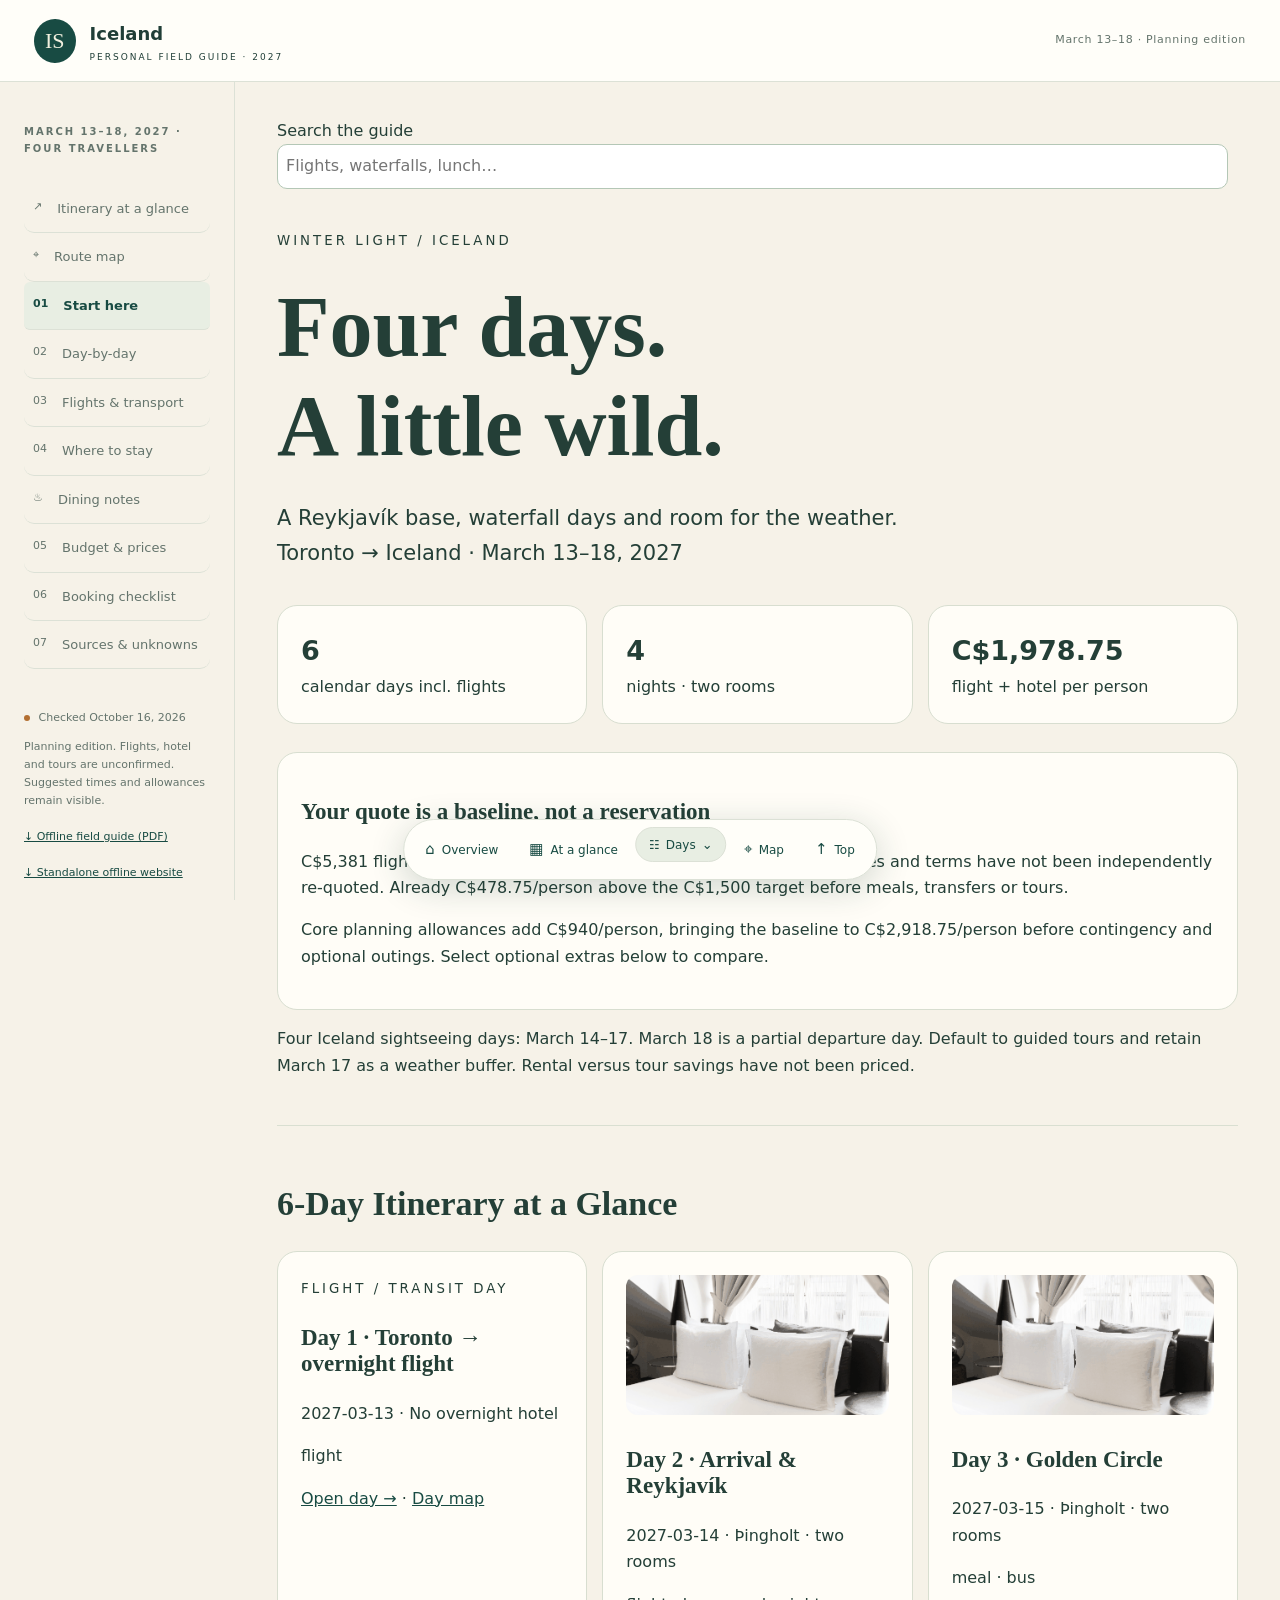
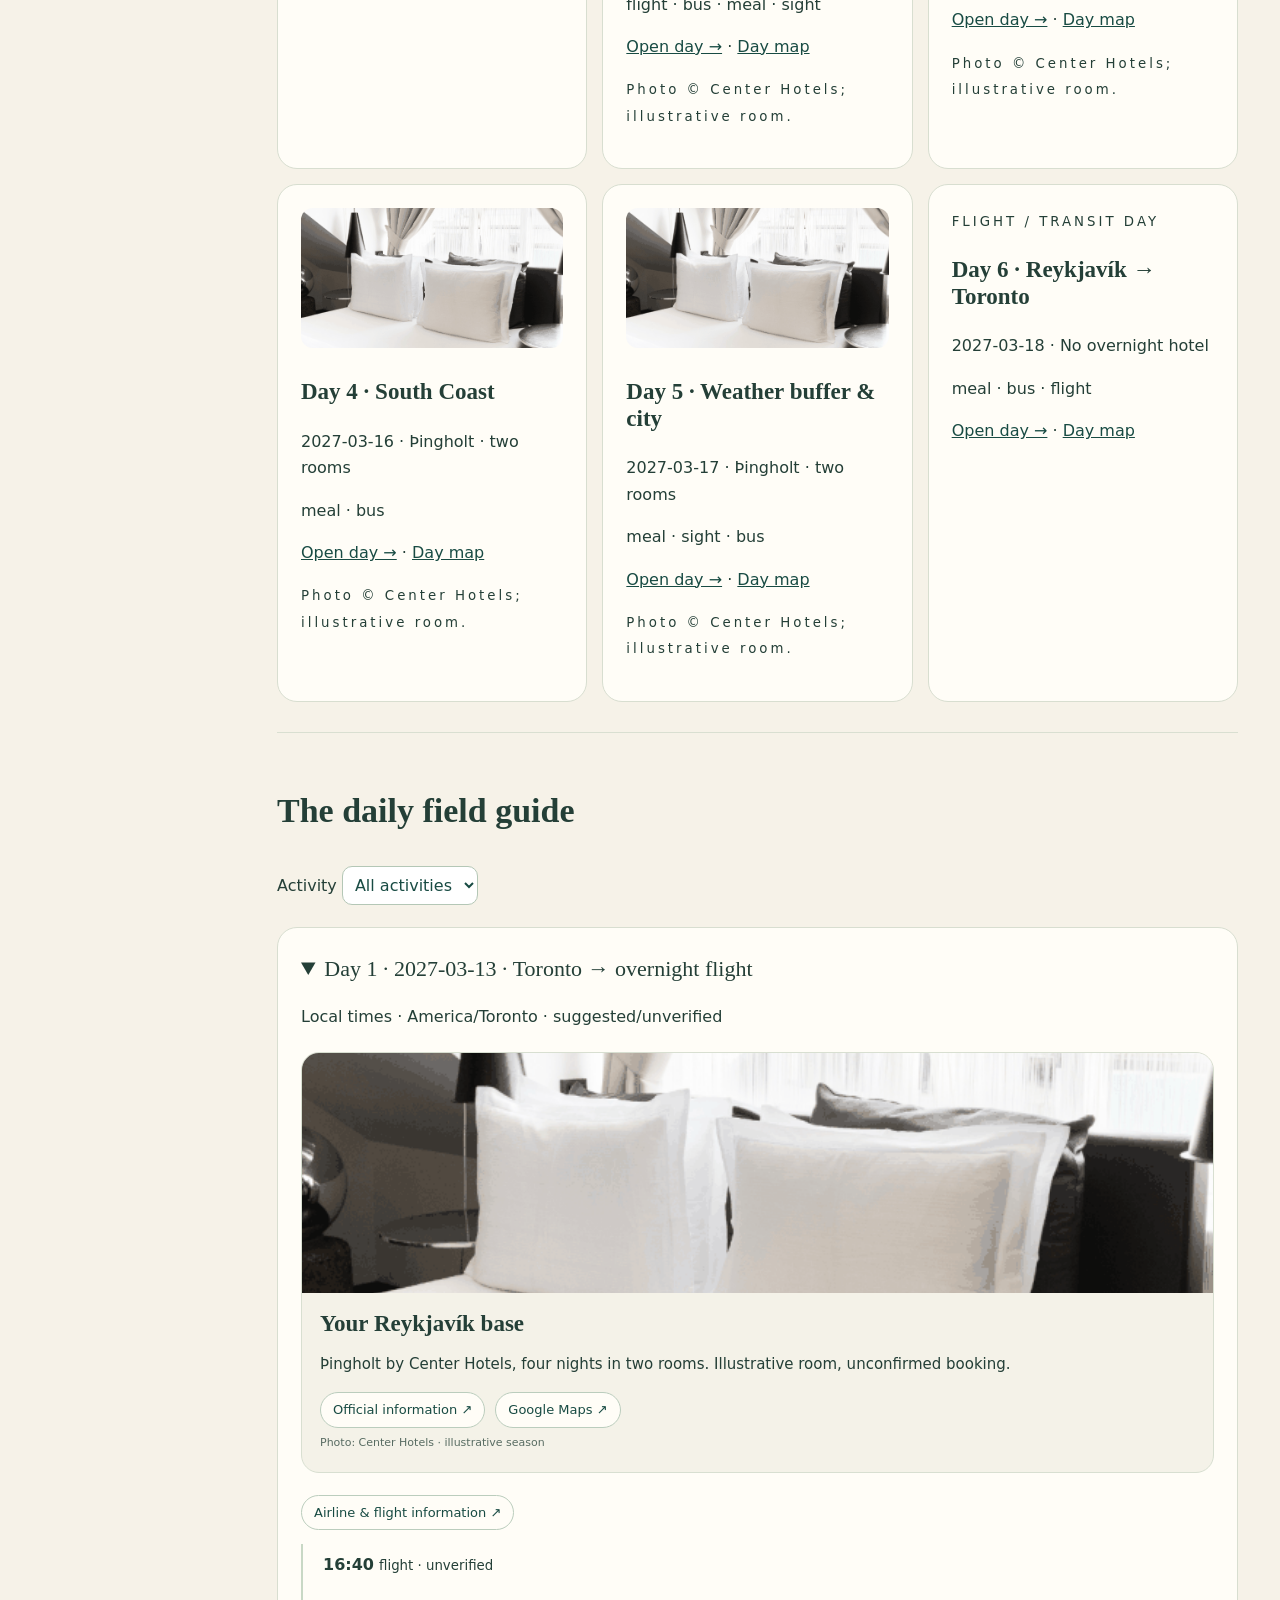
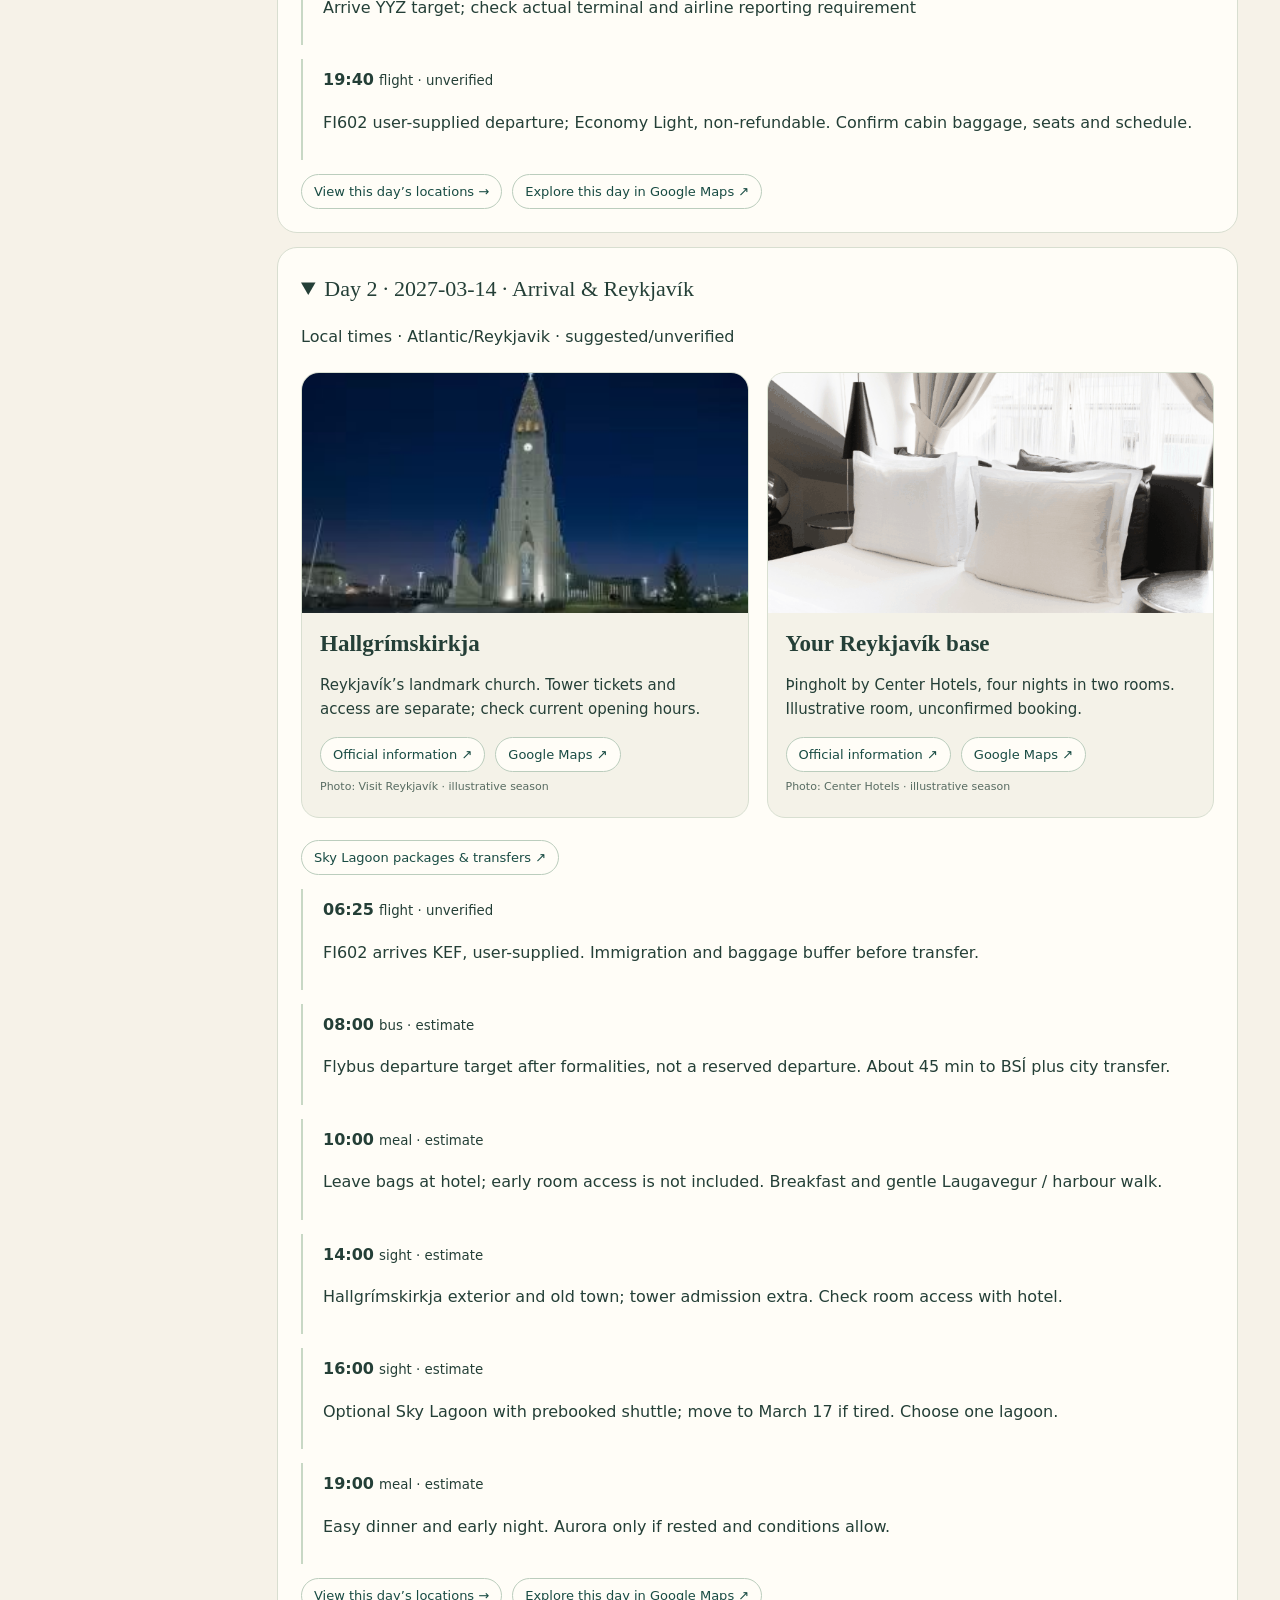
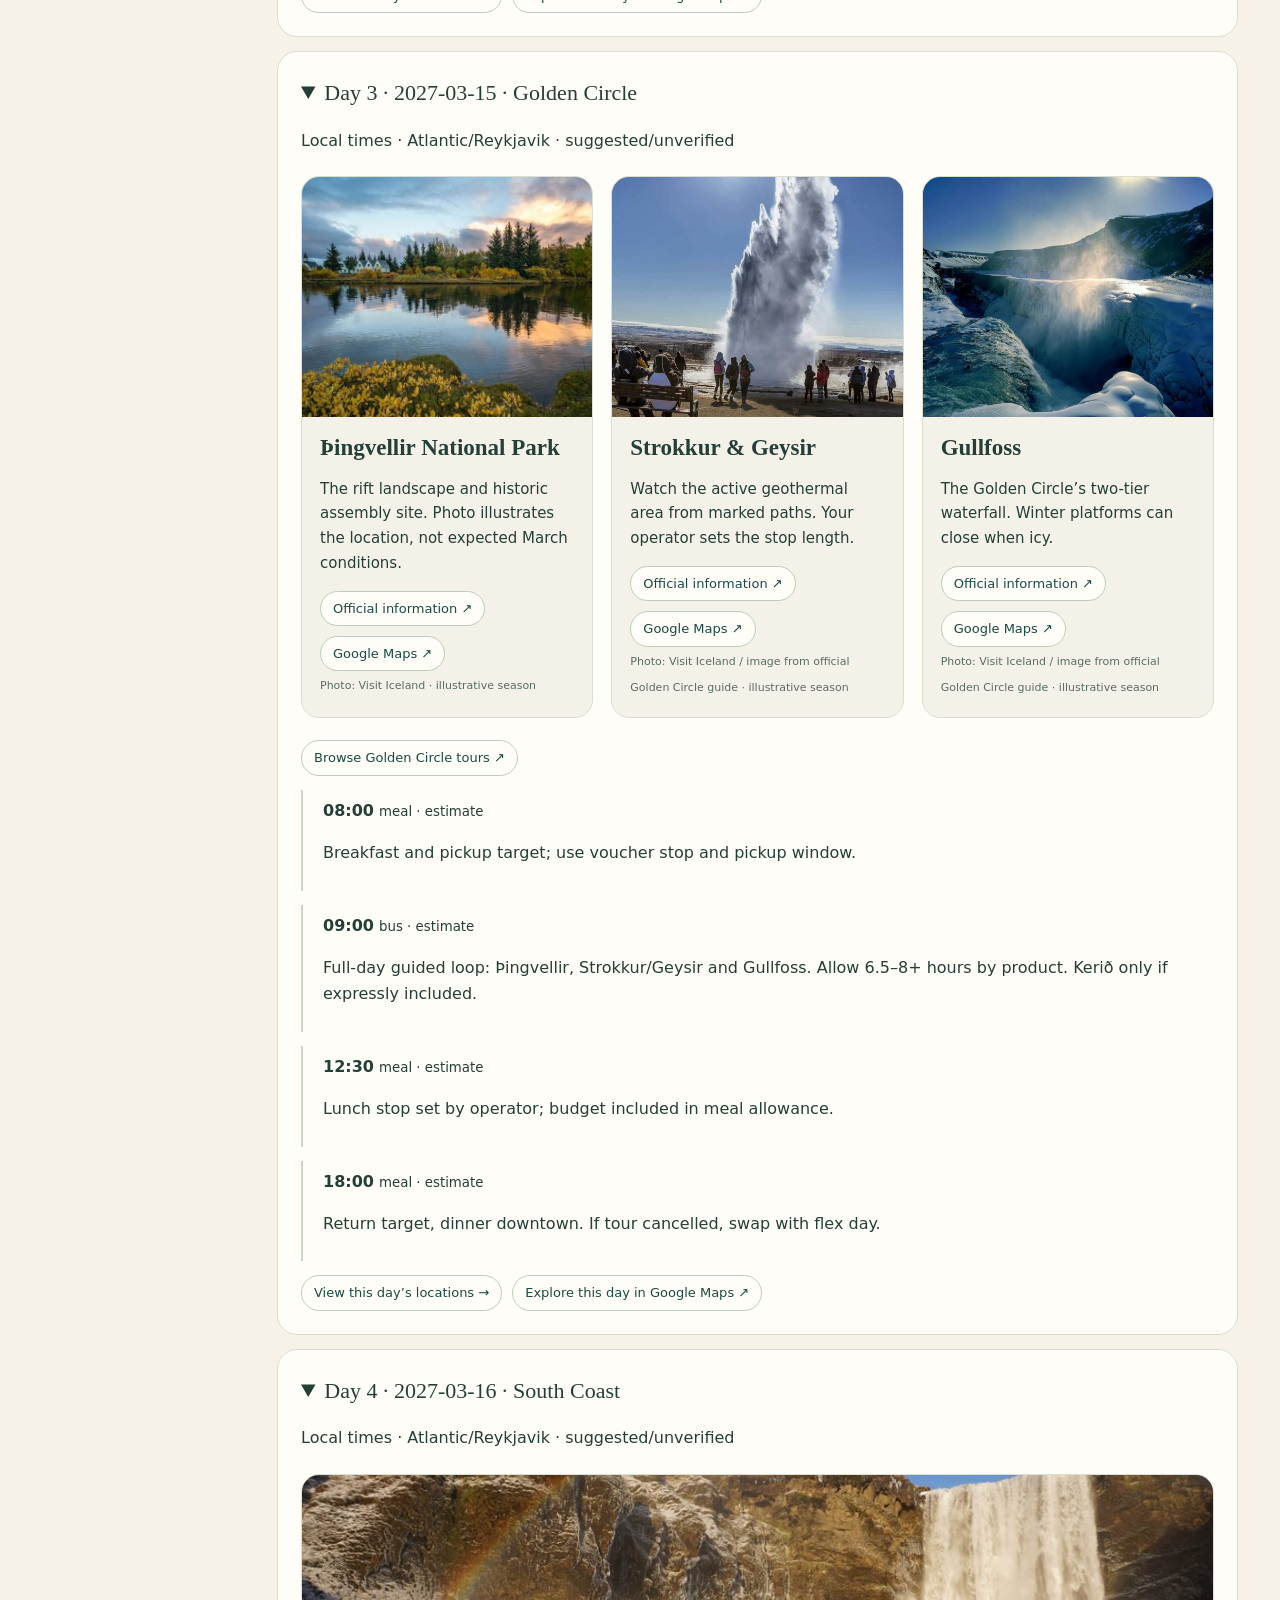
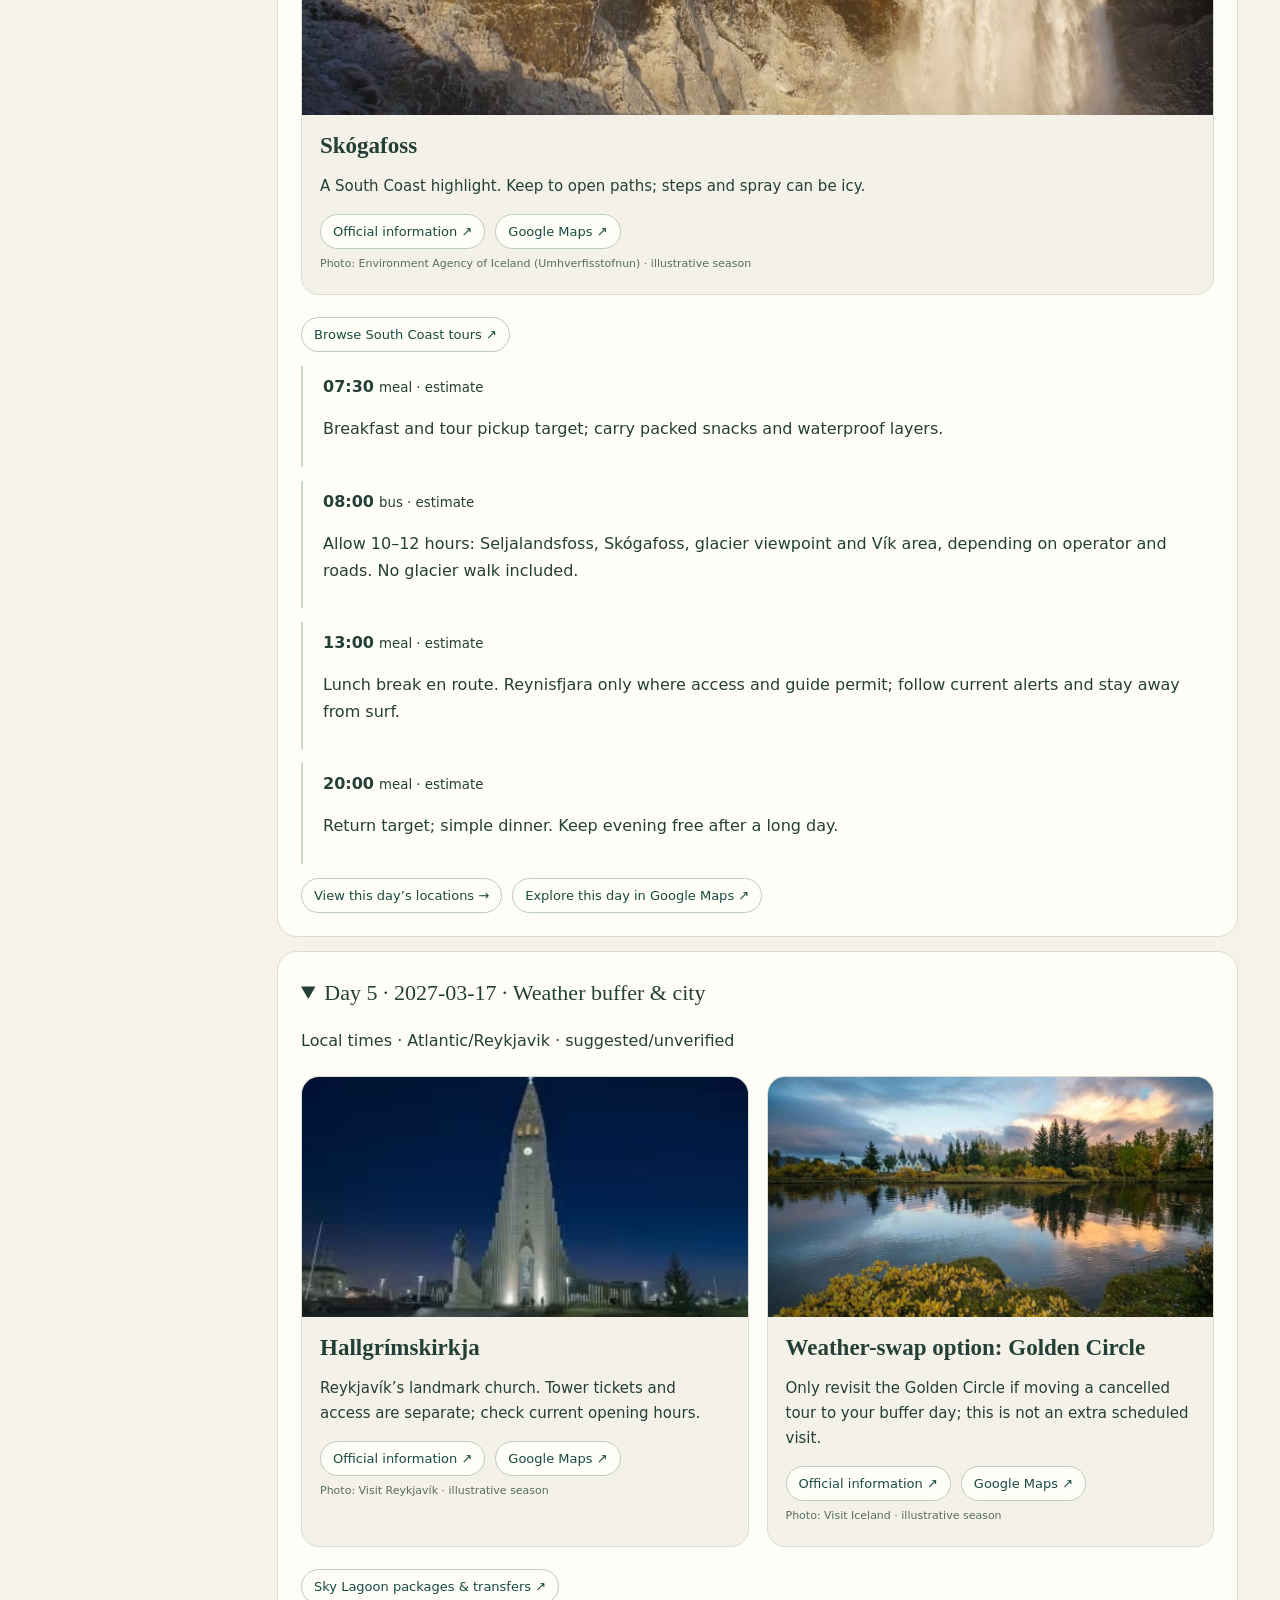
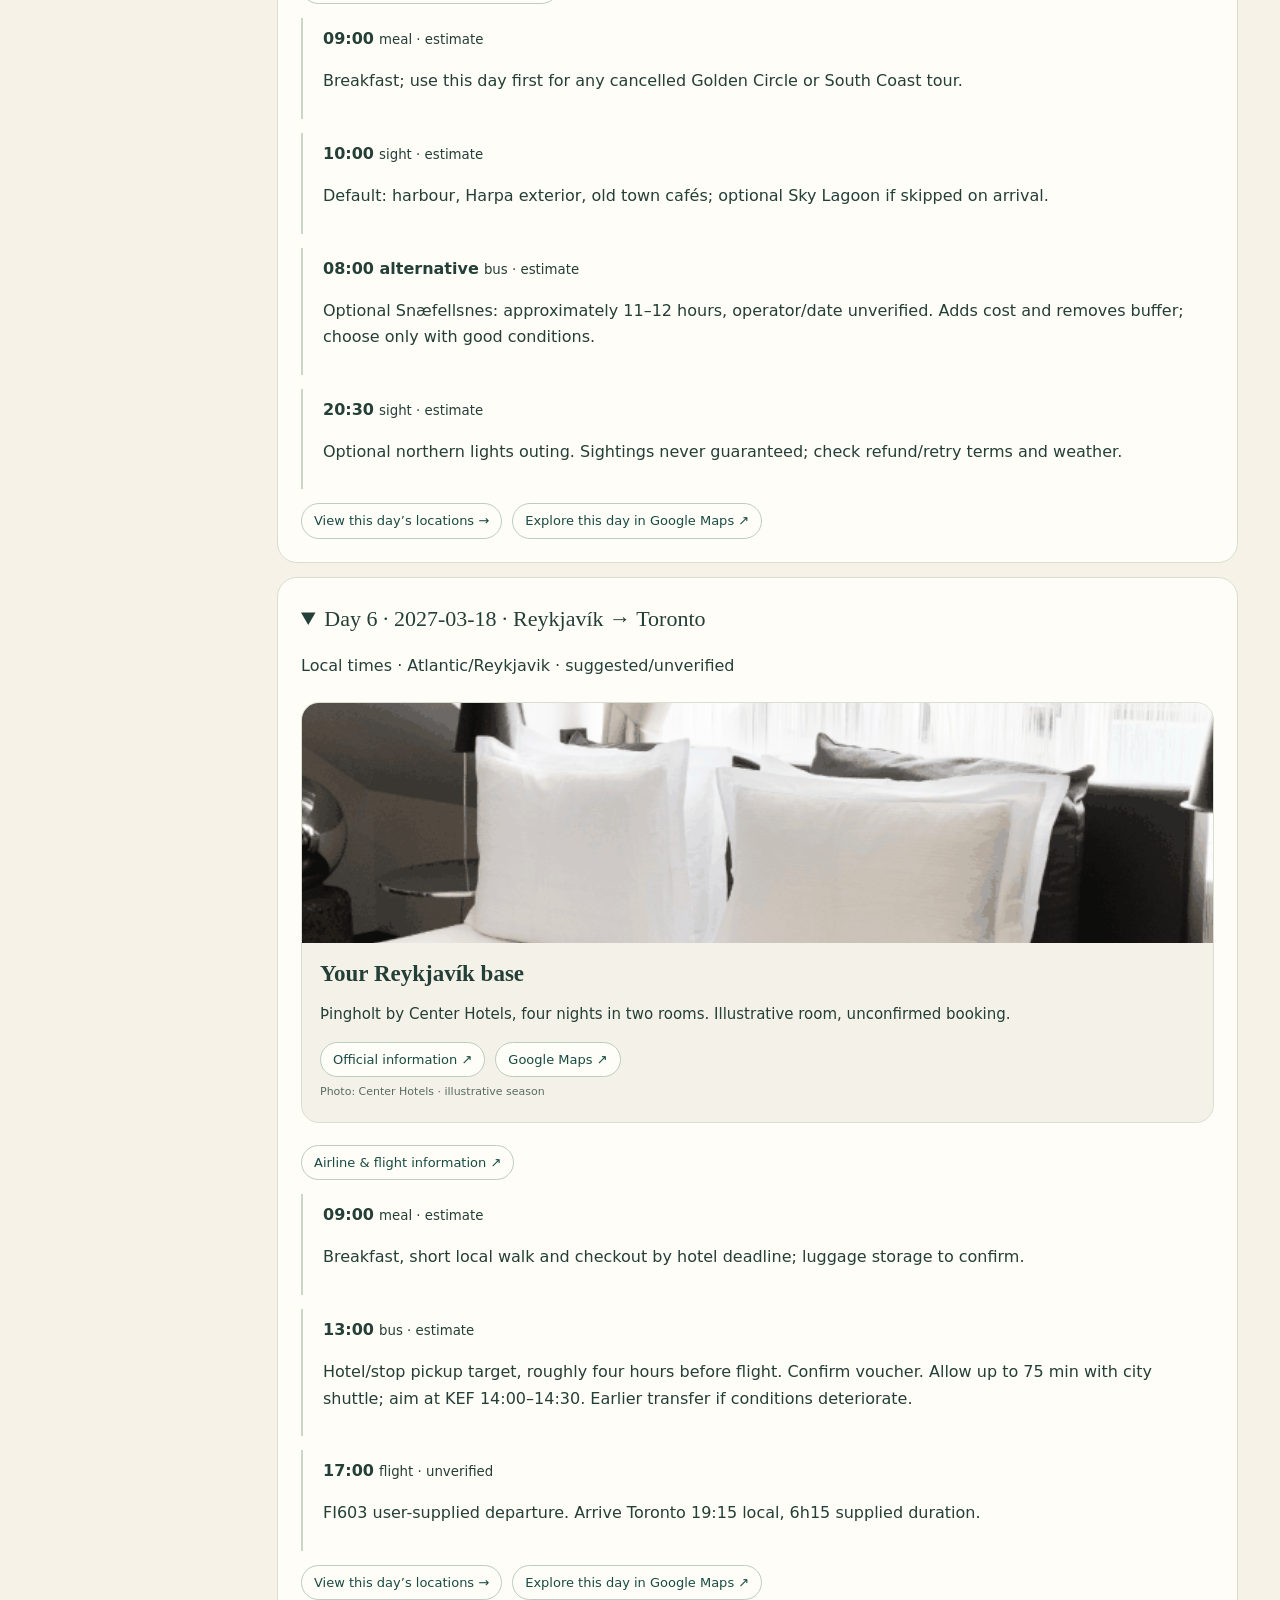
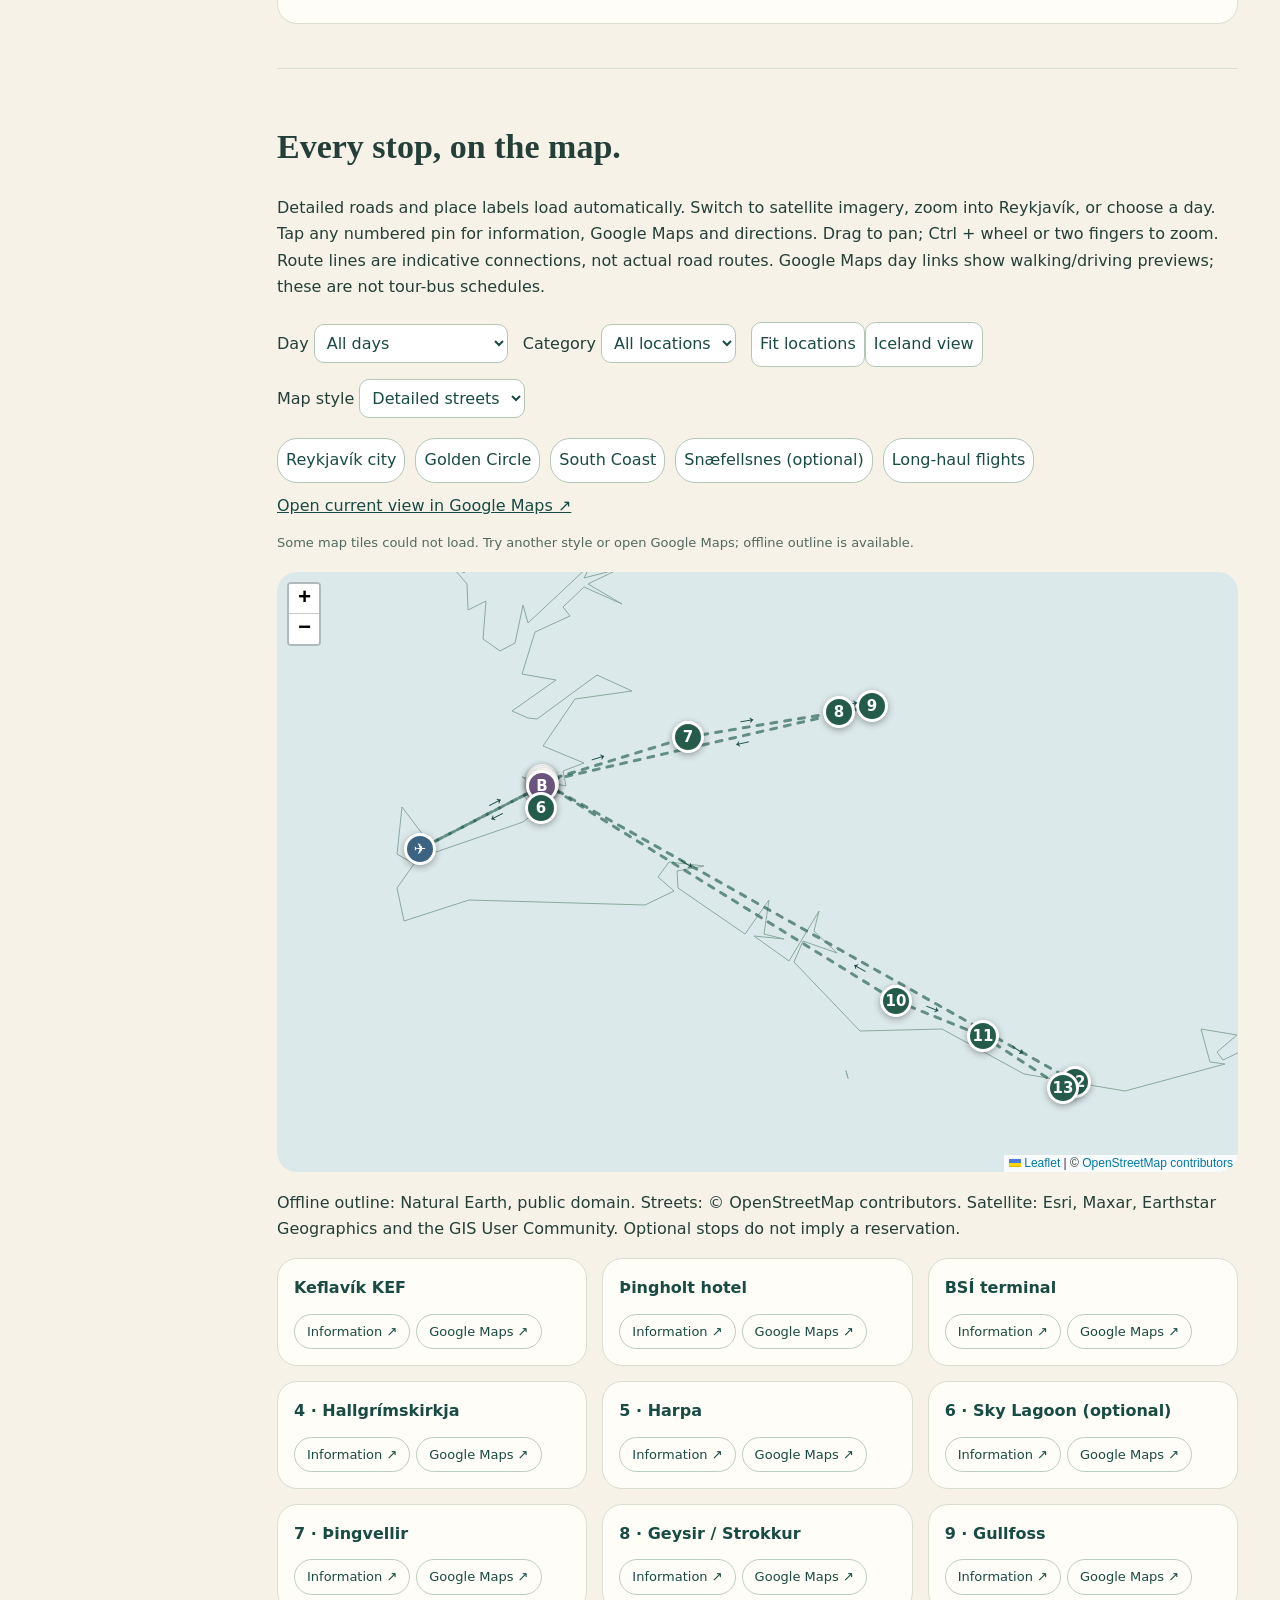
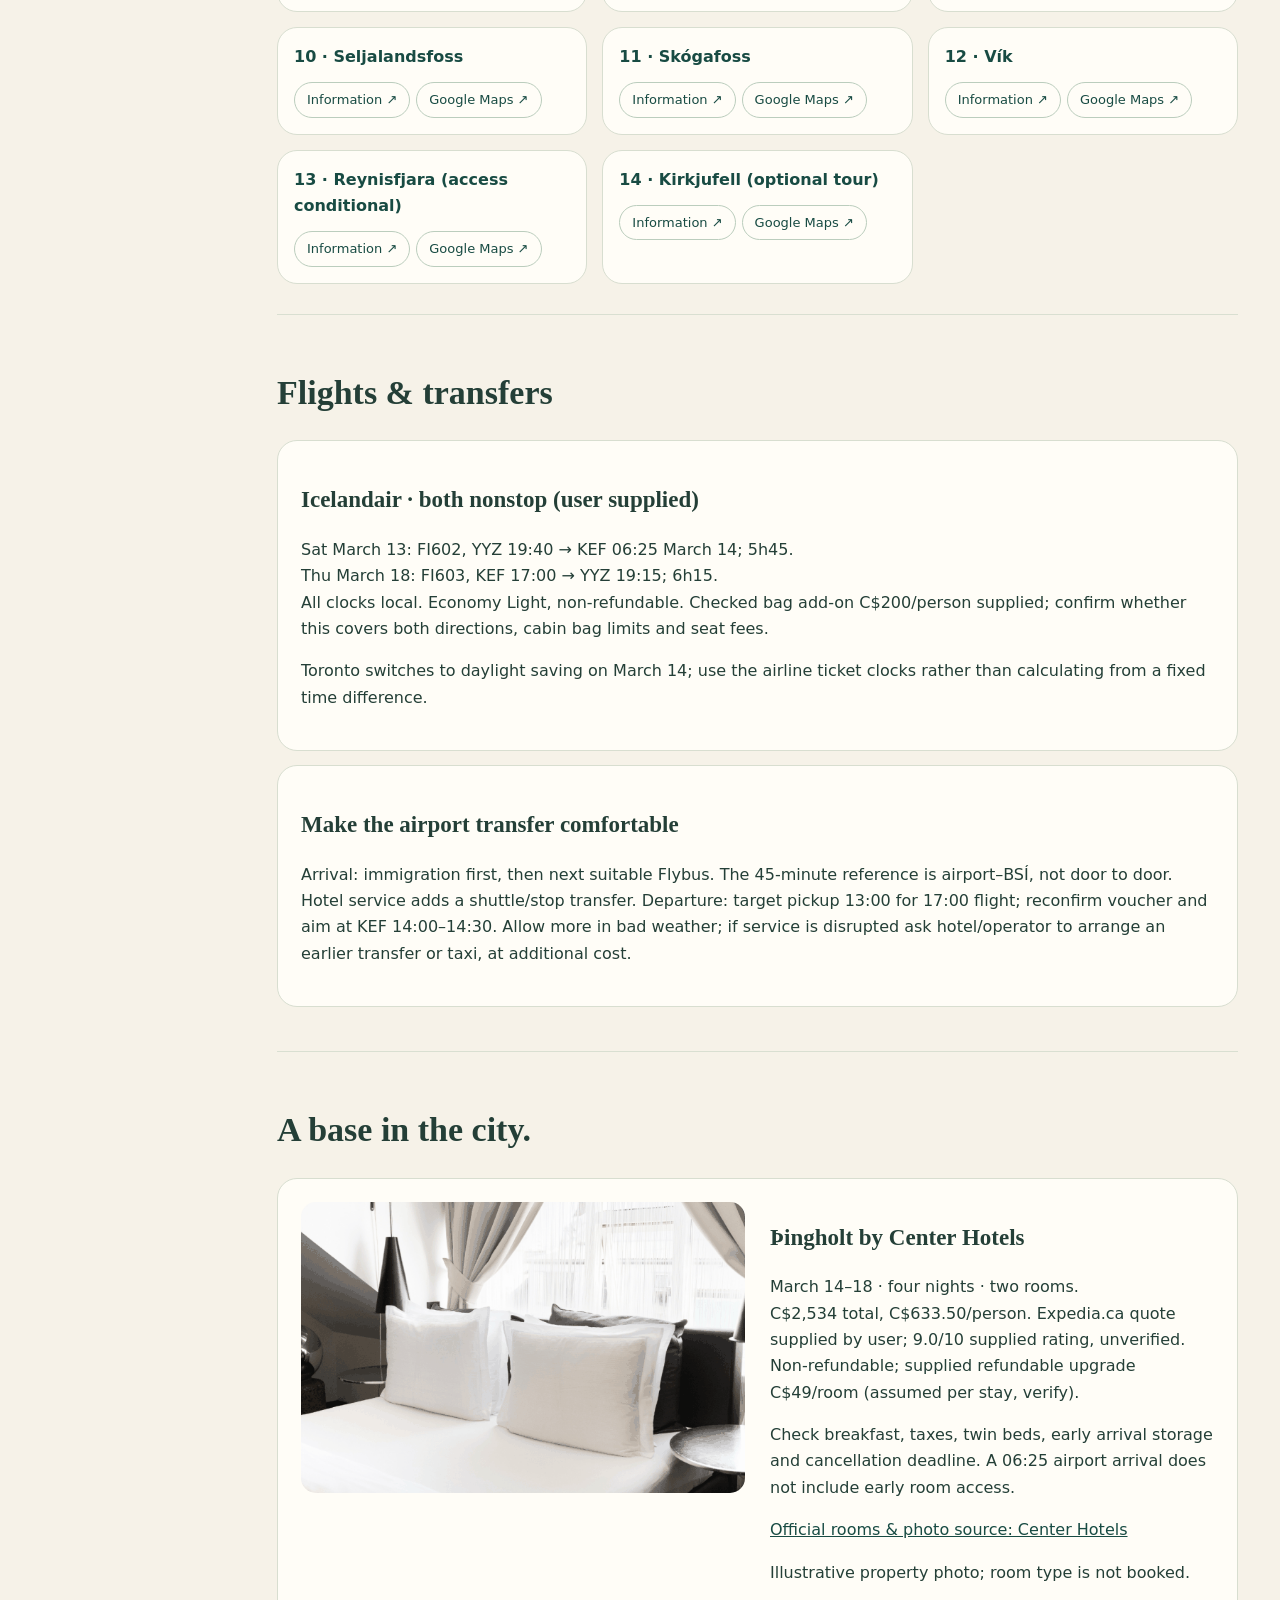
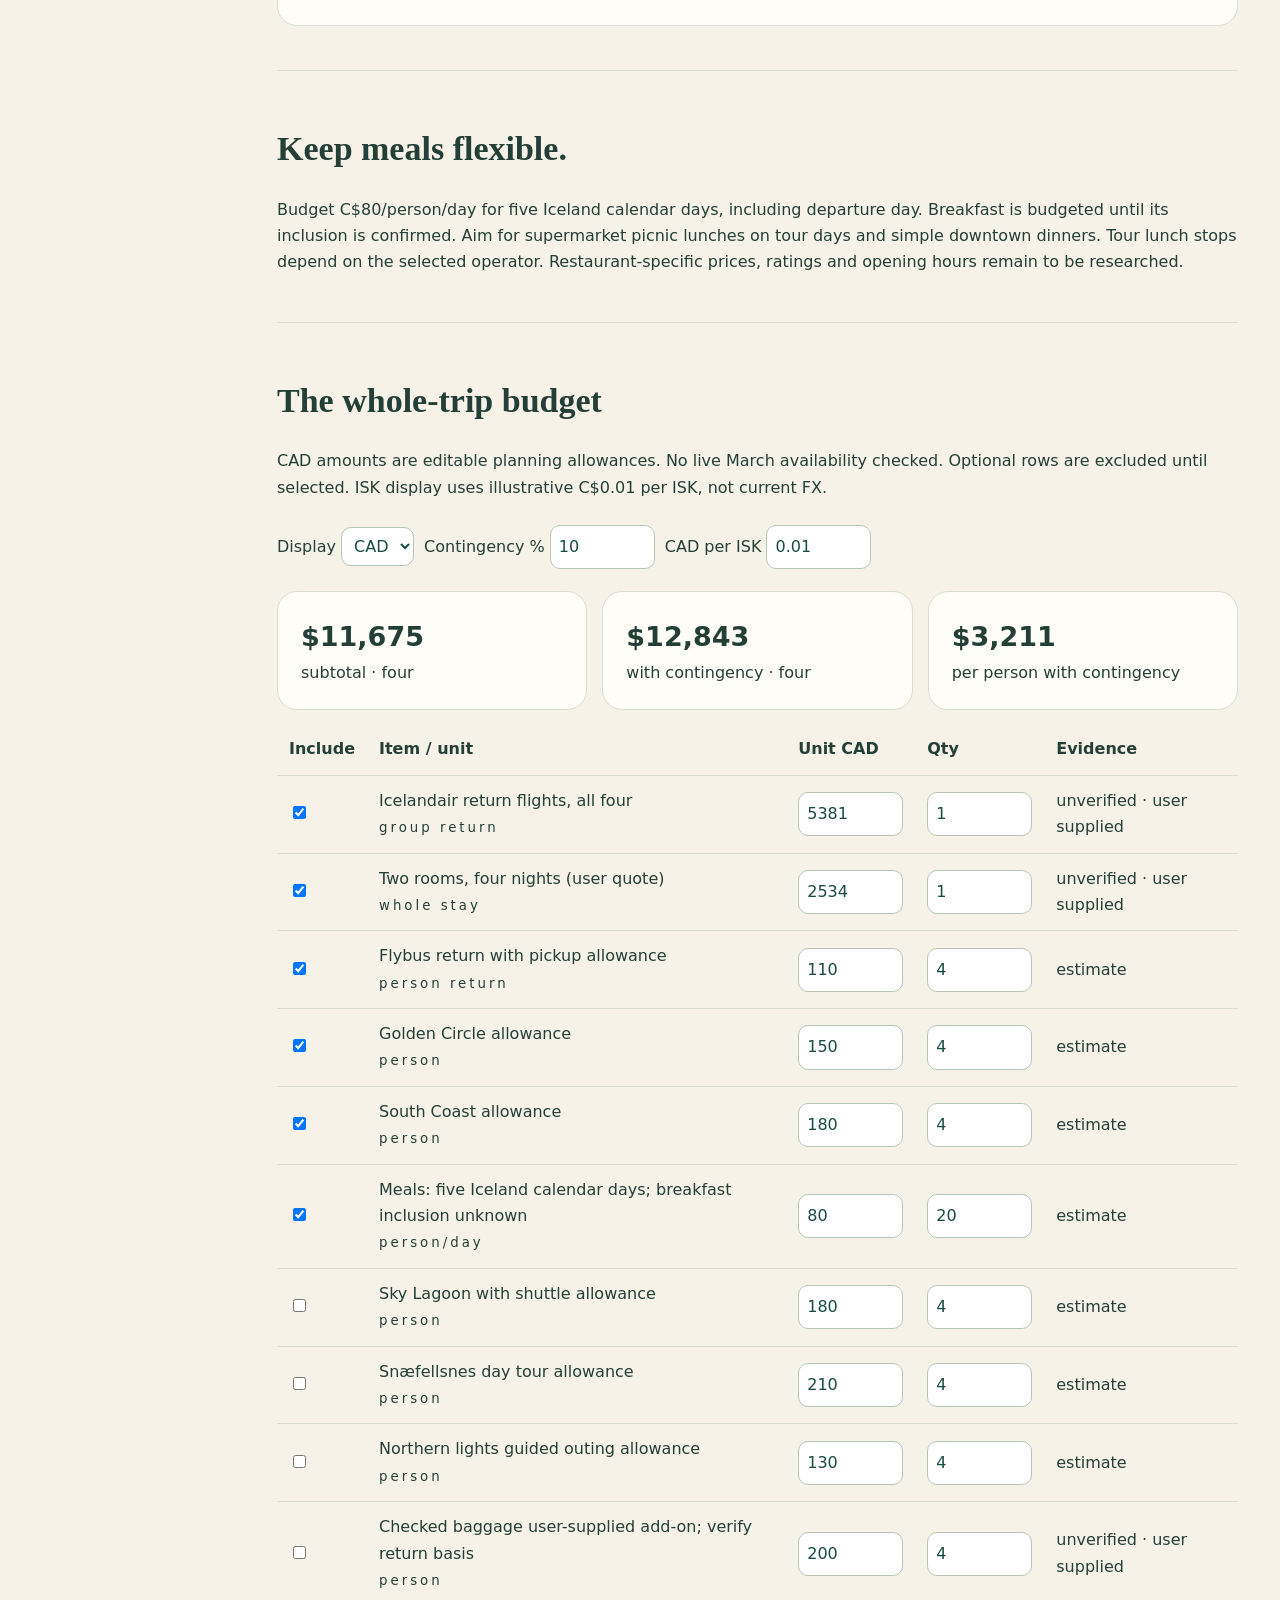
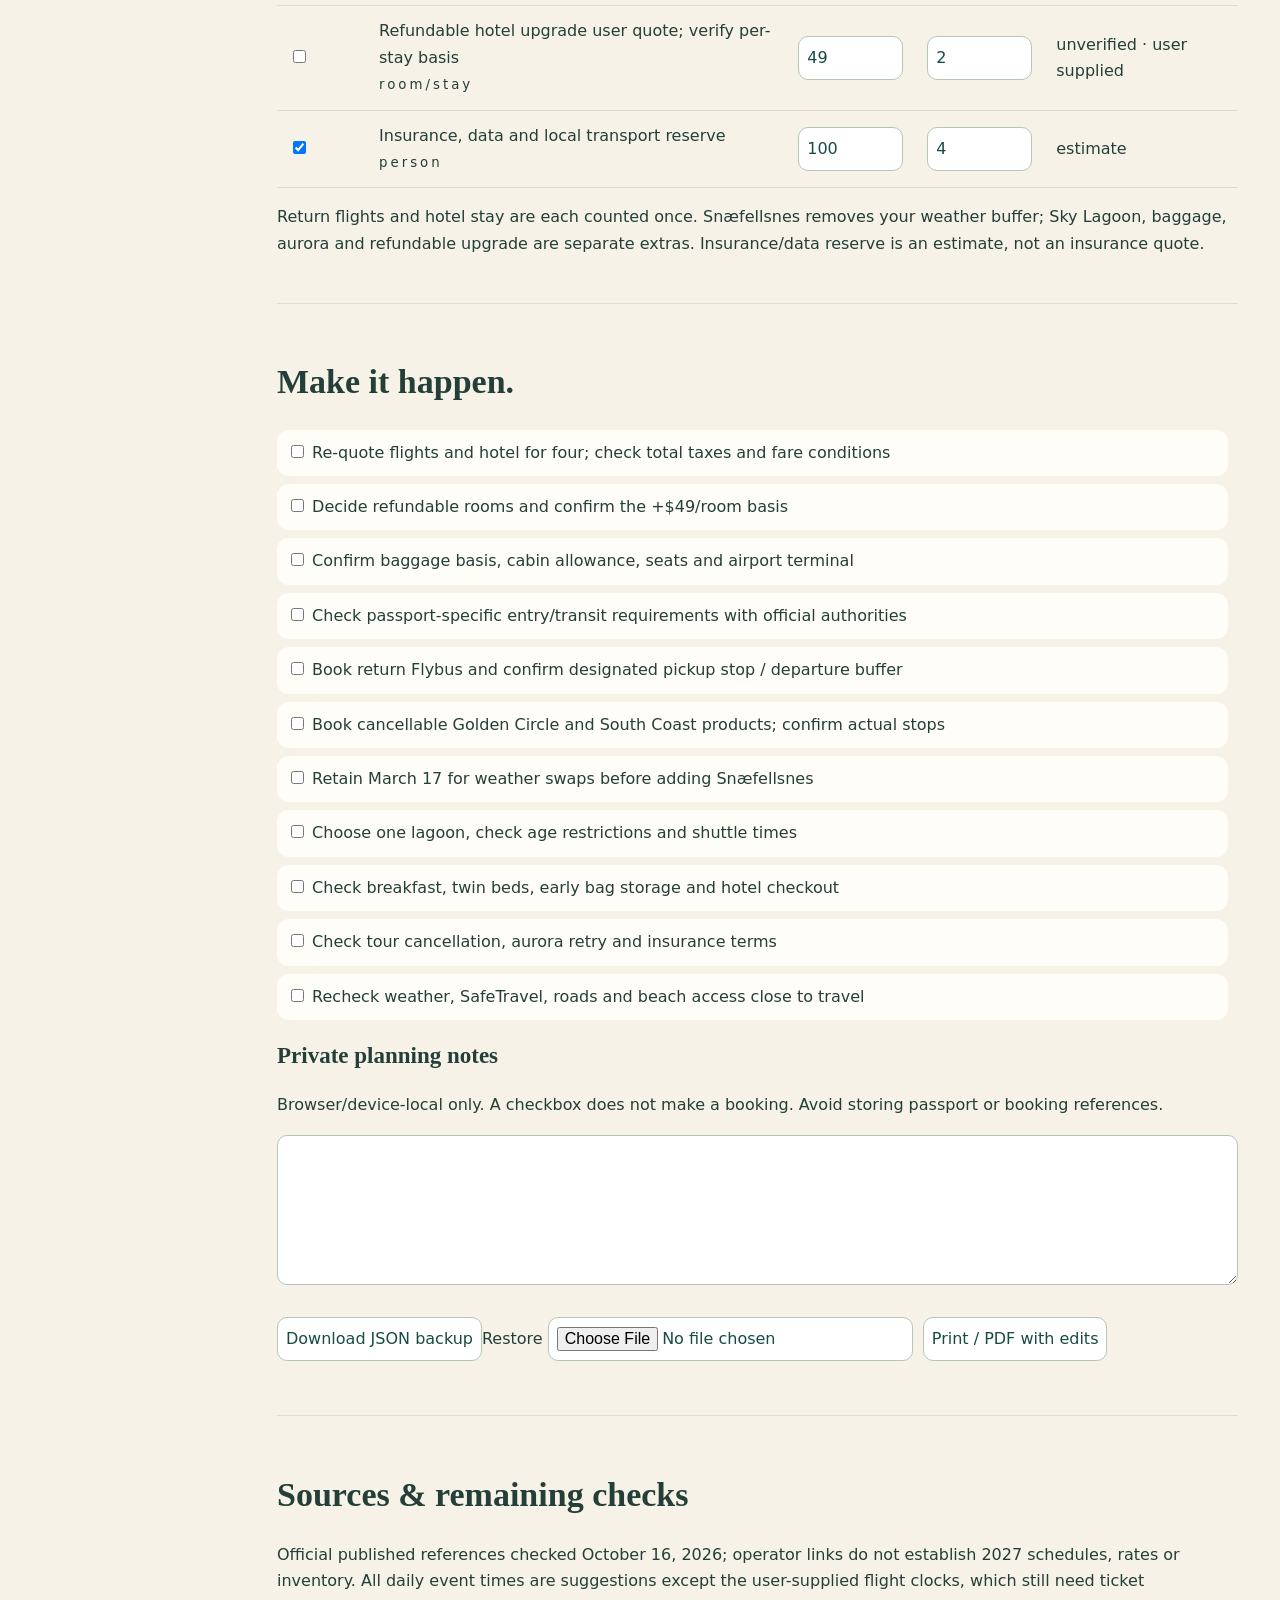
==== commit 86763975: "Apply approved Trip Field Guide floating and side navigation to Iceland" ====
--- a/offline-guide.html
+++ b/offline-guide.html
@@ -661,20 +661,87 @@
 	}
 </style><style>:root{--green:#184b43;--cream:#f6f2e8}*{box-sizing:border-box}body{margin:0;background:var(--cream);color:#243f37;font:16px/1.65 system-ui}aside{position:fixed;width:245px;height:100vh;padding:25px;background:#e6ebdf;overflow:auto}aside nav a{display:block;padding:6px;border-radius:10px}a{color:var(--green)}aside a[aria-current]{background:#c7d8ca}main{margin-left:245px;max-width:1250px;padding:30px 5% 110px}h1,h2,h3{font-family:Georgia,serif;line-height:1.15}h1{font-size:clamp(45px,7vw,86px);margin:25px 0}h2{font-size:34px}h3{font-size:23px}small{letter-spacing:3px}.lede{font-size:21px}section{padding:30px 0;scroll-margin-top:25px;border-bottom:1px solid #d9dfd1}article,.card,details{background:#fffdf7;border:1px solid #d8ded0;border-radius:20px;padding:23px;margin:14px 0}.grid{display:grid;grid-template-columns:repeat(auto-fit,minmax(240px,1fr));gap:15px}.grid .card{margin:0}.card img{width:100%;height:140px;object-fit:cover;border-radius:12px}.stats{display:flex;flex-wrap:wrap;gap:15px}.stats article{flex:1;min-width:170px}.stats b{display:block;font-size:27px}.hotel{display:grid;grid-template-columns:1fr 1fr;gap:25px}.hotel img{width:100%;border-radius:15px}input,select,button,textarea{font:inherit;border:1px solid #b4c7b6;border-radius:10px;padding:8px;background:white;color:var(--green)}input[type=number]{width:105px}textarea{width:100%}button{cursor:pointer}.search{display:block}.search input{width:100%}.float{position:fixed;bottom:18px;left:50%;transform:translateX(-50%);display:flex;gap:12px;align-items:center;background:var(--green);color:white;padding:12px 22px;border-radius:35px;z-index:1000;box-shadow:0 8px 30px #1235;white-space:nowrap}.float a{color:white;text-decoration:none}.float button{border-radius:30px}#daymenu{position:absolute;bottom:70px;background:#fffdf7;border:1px solid #b8ccba;padding:14px;border-radius:25px;width:310px;max-height:55vh;overflow:auto;left:20px}#daymenu a{display:block;color:var(--green);white-space:normal;padding:10px;border-bottom:1px solid #ddd}#geomap{height:490px;margin:18px 0;border-radius:20px;background:#dce9eb;z-index:1}.mapicon{background:#184b43;color:white;border-radius:50%;padding:4px;text-align:center}.plane{color:#184b43;font-size:24px}.tablewrap{overflow:auto}table{border-collapse:collapse;width:100%}td,th{padding:12px;border-bottom:1px solid #d5decf;text-align:left}summary{font-size:22px;font-family:Georgia;cursor:pointer}.event{border-left:2px solid #c8d8c5;padding:8px 20px;margin:14px 0}.event small{letter-spacing:0}footer{padding:25px}label{display:inline-block;margin:8px 10px 8px 0}.checkrow{display:block;background:#fffdf7;padding:10px;border-radius:12px}@media(max-width:800px){aside{position:sticky;top:0;width:100%;height:auto;padding:10px;z-index:900}aside h2,aside p,aside>a{display:none}aside nav{display:flex;overflow:auto;white-space:nowrap;gap:12px}main{margin:0;padding:20px 20px 100px}.hotel{grid-template-columns:1fr}section{scroll-margin-top:70px}.float{gap:10px;padding:10px 15px;font-size:13px}#geomap{height:400px}}@media print{aside,.float,.search,button,#map,label:has(input[type=file]){display:none}main{margin:0;padding:0;max-width:none}body{background:white}details{break-inside:avoid}section{padding:15px 0}h1{font-size:40px}.grid{display:block}.card{break-inside:avoid}.card img{display:none}}
 .day-gallery{display:grid;grid-template-columns:repeat(auto-fit,minmax(230px,1fr));gap:18px;margin:22px 0}.day-gallery figure{margin:0;background:#f4f2e8;border:1px solid #d8dfd1;border-radius:18px;overflow:hidden}.day-gallery img{width:100%;height:240px;object-fit:cover;display:block}.day-gallery figcaption{padding:18px}.day-gallery h3{margin:0 0 12px}.day-gallery p{font-size:15px}.day-gallery small{letter-spacing:0;font-size:11px;color:#586c62}.place-links,.map-regions,.day-links{display:flex;flex-wrap:wrap;gap:10px;align-items:center}.place-links a,.day-links a{display:inline-block;border:1px solid #bbcdbd;padding:6px 12px;border-radius:20px;text-decoration:none;background:#fffdf7;font-size:13px}.map-regions{margin:12px 0}.map-regions button{border-radius:20px}.map-pin{border-radius:50%;background:#245b4b;border:3px solid white;box-shadow:0 2px 7px #0005;color:white;text-align:center;font:bold 15px/26px system-ui}.map-pin.hotel{background:#a55f30}.map-pin.airport{background:#3d6382}.map-pin.station{background:#68547d}.place-label{font:12px system-ui;border-radius:8px;box-shadow:0 1px 5px #0002}.map-popup h3{font-size:19px;margin:7px 0}.map-popup a{line-height:2}.route-icon{color:#184b43;font-size:22px}.route-icon>div{line-height:24px}.location-card{padding:16px;margin:0}.location-card button{border:0;background:transparent;text-align:left;padding:0 0 12px}.location-card .place-links{gap:6px}#geomap{height:600px}#map-status{font-size:13px;color:#53685e}@media(max-width:800px){.day-gallery{grid-template-columns:1fr}.day-gallery img{height:220px}#geomap{height:480px}.map-regions button{font-size:13px}.day-gallery figcaption{padding:15px}}@media print{.day-gallery{grid-template-columns:1fr 1fr}.day-gallery figure{break-inside:avoid}.day-gallery img{height:150px}.place-links{display:none}}
-</style><body><aside><h2>IS / 2027</h2><p>ICELAND FIELD GUIDE<br>March 13–18 · 4 travellers</p><nav id="side"></nav><p>Planning edition · checked Oct 16, 2026.<br>Bookings unconfirmed.</p><a href="iceland-guide.pdf">↓ Baseline PDF</a><br><a href="offline-guide.html" download>↓ Offline HTML</a><br><a href="costs.csv">↓ Cost CSV</a></aside><main><label class="search">Search the guide <input id="search" type="search" placeholder="Flights, waterfalls, lunch…"></label><div id="results"></div><section id="overview"><small>WINTER LIGHT / ICELAND</small><h1>Four days.<br>A little wild.</h1><p class="lede">A Reykjavík base, waterfall days and room for the weather.<br>Toronto → Iceland · March 13–18, 2027</p><div class="stats"><article><b>6</b>calendar days incl. flights</article><article><b>4</b>nights · two rooms</article><article><b>C$1,978.75</b>flight + hotel per person</article></div><article><h3>Your quote is a baseline, not a reservation</h3><p>C$5,381 flights + C$2,534 hotel = C$7,915 for four. User-supplied prices and terms have not been independently re-quoted. Already C$478.75/person above the C$1,500 target before meals, transfers or tours.</p><p>Core planning allowances add C$940/person, bringing the baseline to C$2,918.75/person before contingency and optional outings. Select optional extras below to compare.</p></article><p>Four Iceland sightseeing days: March 14–17. March 18 is a partial departure day. Default to guided tours and retain March 17 as a weather buffer. Rental versus tour savings have not been priced.</p></section><section id="glance"><h2>6-Day Itinerary at a Glance</h2><div class="grid" id="cards"></div></section><section id="days"><h2>The daily field guide</h2><label>Activity <select id="activity"><option value="">All activities</option><option>flight</option><option>bus</option><option>meal</option><option>sight</option></select></label><div id="timeline"></div></section><section id="map"><h2>Every stop, on the map.</h2><p>Detailed roads and place labels load automatically. Switch to satellite imagery, zoom into Reykjavík, or choose a day. Tap any numbered pin for information, Google Maps and directions. Drag to pan; Ctrl + wheel or two fingers to zoom. Route lines are indicative connections, not actual road routes. Google Maps day links show walking/driving previews; these are not tour-bus schedules.</p><label>Day <select id="mapday"><option value="">All days</option></select></label> <label>Category <select id="category"><option value="">All locations</option><option>airport</option><option>hotel</option><option>station</option><option>sight</option></select></label> <button id="fit">Fit locations</button><button id="iceland">Iceland view</button><label>Map style <select id="mapstyle"><option value="street">Detailed streets</option><option value="satellite">Satellite</option><option value="offline">Offline outline</option></select></label><div class="map-regions"><button data-region="city">Reykjavík city</button><button data-region="circle">Golden Circle</button><button data-region="south">South Coast</button><button data-region="west">Snæfellsnes (optional)</button><button data-region="flights">Long-haul flights</button><a id="google-area" href="https://www.google.com/maps/@?api=1&amp;map_action=map&amp;center=64.1466%2C-21.9426&amp;zoom=12" target="_blank" rel="noopener">Open current view in Google Maps ↗</a></div><p id="map-status" role="status">Street and satellite detail require internet. Offline outlines remain bundled.</p><div id="geomap" tabindex="0" aria-label="Trip map"></div><p>Offline outline: Natural Earth, public domain. Streets: © OpenStreetMap contributors. Satellite: Esri, Maxar, Earthstar Geographics and the GIS User Community. Optional stops do not imply a reservation.</p><div id="locations" class="grid"></div></section><section id="transport"><h2>Flights & transfers</h2><article><h3>Icelandair · both nonstop (user supplied)</h3><p>Sat March 13: FI602, YYZ 19:40 → KEF 06:25 March 14; 5h45.<br>Thu March 18: FI603, KEF 17:00 → YYZ 19:15; 6h15.<br>All clocks local. Economy Light, non-refundable. Checked bag add-on C$200/person supplied; confirm whether this covers both directions, cabin bag limits and seat fees.</p><p>Toronto switches to daylight saving on March 14; use the airline ticket clocks rather than calculating from a fixed time difference.</p></article><article><h3>Make the airport transfer comfortable</h3><p>Arrival: immigration first, then next suitable Flybus. The 45-minute reference is airport–BSÍ, not door to door. Hotel service adds a shuttle/stop transfer. Departure: target pickup 13:00 for 17:00 flight; reconfirm voucher and aim at KEF 14:00–14:30. Allow more in bad weather; if service is disrupted ask hotel/operator to arrange an earlier transfer or taxi, at additional cost.</p></article></section><section id="hotels"><h2>A base in the city.</h2><article class="hotel"><img src="[data-uri]" alt="Standard room at Þingholt by Center Hotels"><div><h3>Þingholt by Center Hotels</h3><p>March 14–18 · four nights · two rooms.<br>C$2,534 total, C$633.50/person. Expedia.ca quote supplied by user; 9.0/10 supplied rating, unverified. Non-refundable; supplied refundable upgrade C$49/room (assumed per stay, verify).</p><p>Check breakfast, taxes, twin beds, early arrival storage and cancellation deadline. A 06:25 airport arrival does not include early room access.</p><a href="https://www.centerhotels.com/en/hotel-thingholt-reykjavik-rooms">Official rooms & photo source: Center Hotels</a><p>Illustrative property photo; room type is not booked.</p></div></article></section><section id="dining"><h2>Keep meals flexible.</h2><p>Budget C$80/person/day for five Iceland calendar days, including departure day. Breakfast is budgeted until its inclusion is confirmed. Aim for supermarket picnic lunches on tour days and simple downtown dinners. Tour lunch stops depend on the selected operator. Restaurant-specific prices, ratings and opening hours remain to be researched.</p></section><section id="budget"><h2>The whole-trip budget</h2><p>CAD amounts are editable planning allowances. No live March availability checked. Optional rows are excluded until selected. ISK display uses illustrative C$0.01 per ISK, not current FX.</p><label>Display <select id="currency"><option>CAD</option><option>ISK</option></select></label><label>Contingency % <input type="number" id="reserve" value="10" min="0" max="100"></label><label>CAD per ISK <input id="fx" type="number" value="0.01" step="0.001" min="0.001"></label><div class="stats" id="totals"></div><div class="tablewrap"><table><thead><tr><th>Include</th><th>Item / unit</th><th>Unit CAD</th><th>Qty</th><th>Evidence</th></tr></thead><tbody id="costs"></tbody></table></div><p>Return flights and hotel stay are each counted once. Snæfellsnes removes your weather buffer; Sky Lagoon, baggage, aurora and refundable upgrade are separate extras. Insurance/data reserve is an estimate, not an insurance quote.</p></section><section id="checklist"><h2>Make it happen.</h2><div id="checks"></div><h3>Private planning notes</h3><p>Browser/device-local only. A checkbox does not make a booking. Avoid storing passport or booking references.</p><textarea id="notes" rows="5" aria-label="Trip notes"></textarea><p><button id="backup">Download JSON backup</button><label>Restore <input type="file" id="restore" accept=".json"></label><button id="print">Print / PDF with edits</button></p><p id="feedback" role="status"></p></section><section id="sources"><h2>Sources & remaining checks</h2><p>Official published references checked October 16, 2026; operator links do not establish 2027 schedules, rates or inventory. All daily event times are suggestions except the user-supplied flight clocks, which still need ticket verification. Entry requirements depend on each traveller’s passport.</p><div id="sourceList"></div><article><h3>Winter flexibility</h3><p>Recheck SafeTravel and weather before each excursion. Skip closed paths, glacier walking and unsafe beach access. Aurora and tours depend on conditions. Blue Lagoon is an alternative requiring a separate booking and current access checks; it is not included. No Ring Road, highlands or distant glacier-lagoon day trip is planned.</p><p>The Monday fare-watch text was supplied as context; this guide does not create or verify an automation.</p></article></section><footer>Iceland 2027 · Independent planning edition · All prices CAD unless selected otherwise</footer></main><nav class="float"><a href="#overview">Overview</a><a href="#glance">At a glance</a><button id="daybutton" aria-expanded="false" aria-controls="daymenu">Days ▾</button><a href="#map">Map</a><a href="#overview">↑ Top</a><div id="daymenu" hidden></div></nav><script>const TRIP={"title": "Iceland · March 2027", "start": "2027-03-13", "end": "2027-03-18", "travellers": 4, "baseCurrency": "CAD", "fx": {"CAD": 1, "ISK": 0.01}, "sources": [{"id": "hotel", "title": "Hotel and room photographs", "url": "https://www.centerhotels.com/en/hotel-thingholt-reykjavik-rooms", "checked": "2026-10-16"}, {"id": "bus", "title": "Flybus planning and pickup", "url": "https://flybus.is/plan-your-trip/", "checked": "2026-10-16"}, {"id": "circle", "title": "Golden Circle operator guide", "url": "https://www.re.is/blog/what%E2%80%91to%E2%80%91expect%E2%80%91golden%E2%80%91circle%E2%80%91tour/", "checked": "2026-10-16"}, {"id": "sky", "title": "Sky Lagoon and transfers", "url": "https://www.skylagoon.com/book-transfer/", "checked": "2026-10-16"}, {"id": "safe", "title": "Current travel alerts", "url": "https://safetravel.is/", "checked": "2026-10-16"}, {"id": "air", "title": "Icelandair booking and fare checks", "url": "https://www.icelandair.com/en-ca/", "checked": "2026-10-16"}, {"id": "south", "title": "South Coast tour booking channel", "url": "https://www.re.is/", "checked": "2026-10-16"}, {"id": "weather", "title": "Icelandic weather forecast", "url": "https://en.vedur.is/", "checked": "2026-10-16"}, {"id": "entry", "title": "Iceland immigration - check for each passport", "url": "https://island.is/en/o/directorate-of-immigration", "checked": "2026-10-16"}], "days": [{"n": 1, "date": "2027-03-13", "city": "Toronto → overnight flight", "timezone": "America/Toronto", "hotel": "", "events": [{"title": "Arrive YYZ target; check actual terminal and airline reporting requirement", "time": "16:40", "type": "flight", "status": "unverified", "costs": ["air"]}, {"title": "FI602 user-supplied departure; Economy Light, non-refundable. Confirm cabin baggage, seats and schedule.", "time": "19:40", "type": "flight", "status": "unverified", "costs": []}], "highlights": [{"title": "Your Reykjavík base", "photo": "[data-uri]", "url": "https://www.centerhotels.com/en/hotel-thingholt-reykjavik-rooms", "credit": "Center Hotels", "caption": "Þingholt by Center Hotels, four nights in two rooms. Illustrative room, unconfirmed booking.", "point": "hotel", "optional": false}]}, {"n": 2, "date": "2027-03-14", "city": "Arrival & Reykjavík", "timezone": "Atlantic/Reykjavik", "hotel": "thingholt", "events": [{"title": "FI602 arrives KEF, user-supplied. Immigration and baggage buffer before transfer.", "time": "06:25", "type": "flight", "status": "unverified", "costs": []}, {"title": "Flybus departure target after formalities, not a reserved departure. About 45 min to BSÍ plus city transfer.", "time": "08:00", "type": "bus", "status": "estimate", "costs": ["bus"]}, {"title": "Leave bags at hotel; early room access is not included. Breakfast and gentle Laugavegur / harbour walk.", "time": "10:00", "type": "meal", "status": "estimate", "costs": ["food"]}, {"title": "Hallgrímskirkja exterior and old town; tower admission extra. Check room access with hotel.", "time": "14:00", "type": "sight", "status": "estimate", "costs": ["hotel"]}, {"title": "Optional Sky Lagoon with prebooked shuttle; move to March 17 if tired. Choose one lagoon.", "time": "16:00", "type": "sight", "status": "estimate", "costs": ["sky"]}, {"title": "Easy dinner and early night. Aurora only if rested and conditions allow.", "time": "19:00", "type": "meal", "status": "estimate", "costs": []}], "highlights": [{"title": "Hallgrímskirkja", "photo": "[data-uri]", "url": "https://visitreykjavik.is/service/hallgrimskirkja-church", "credit": "Visit Reykjavík", "caption": "Reykjavík’s landmark church. Tower tickets and access are separate; check current opening hours.", "point": "hall", "optional": false}, {"title": "Your Reykjavík base", "photo": "[data-uri]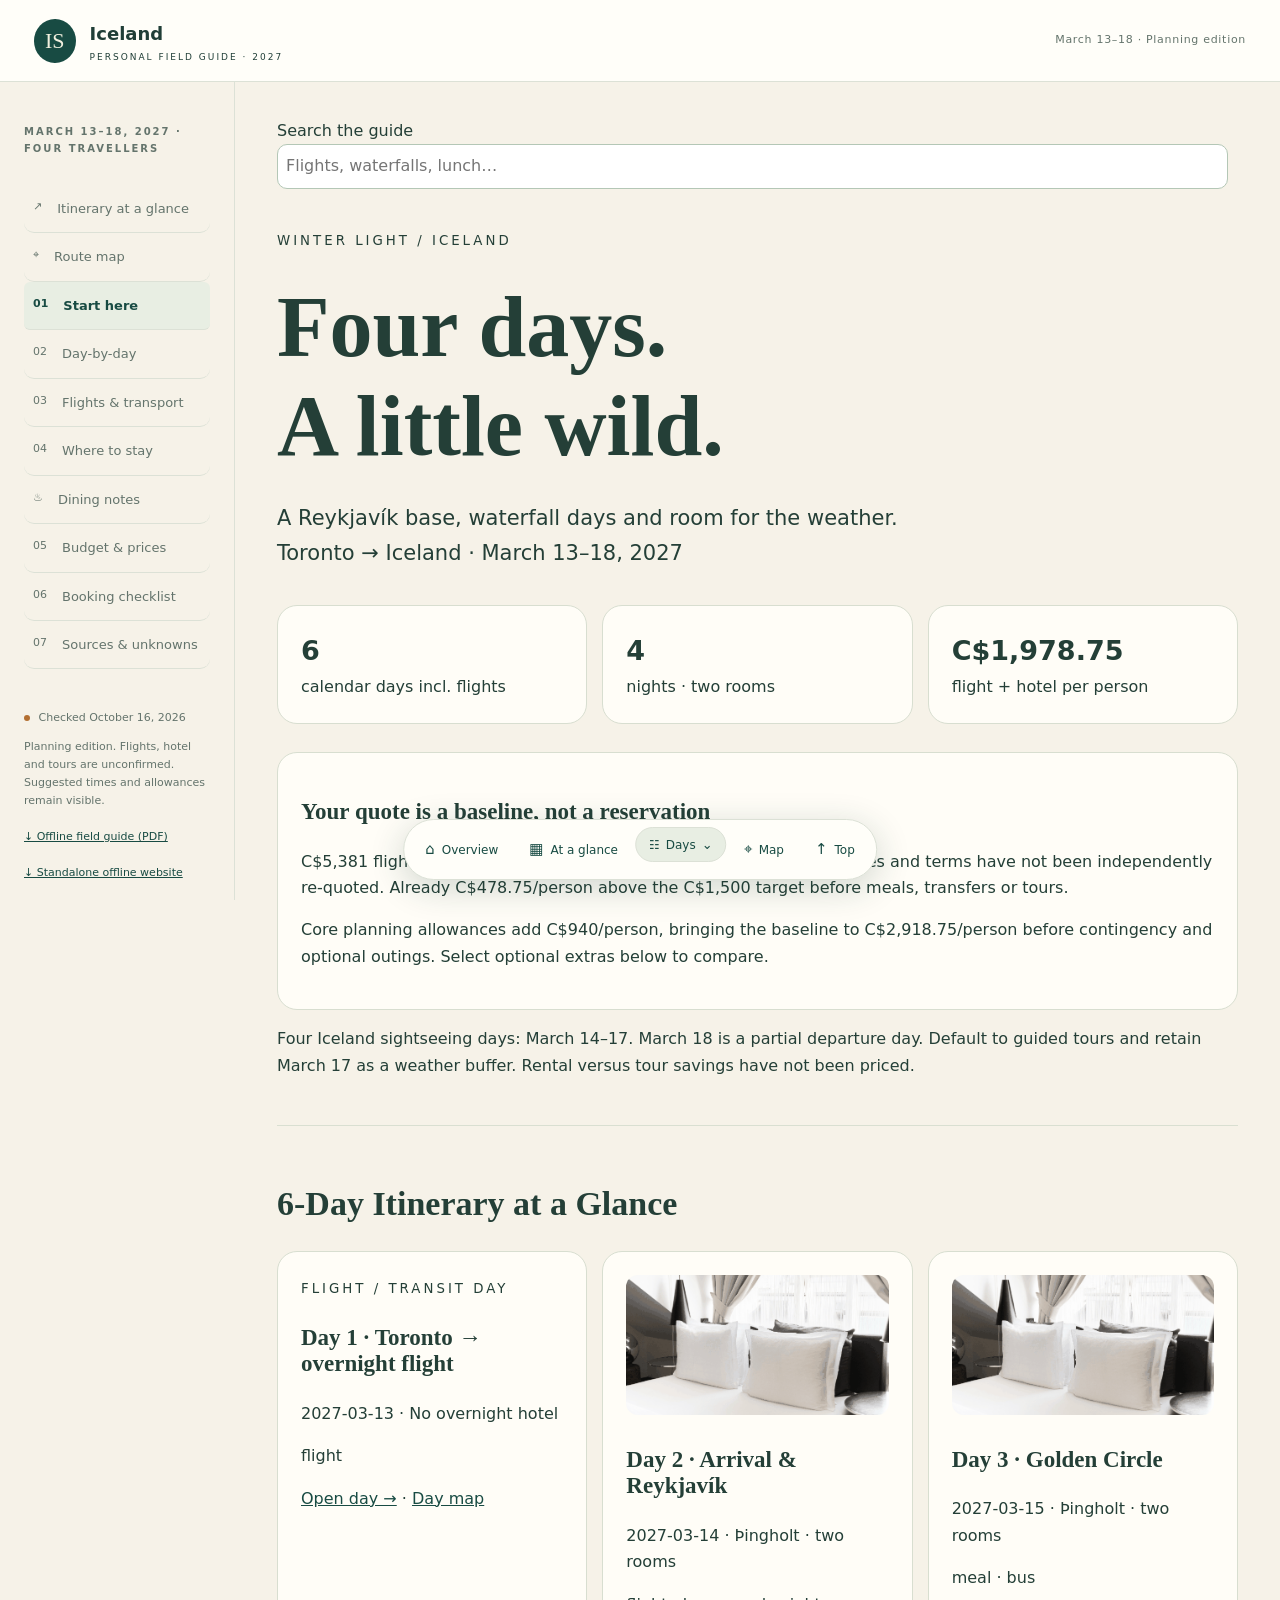
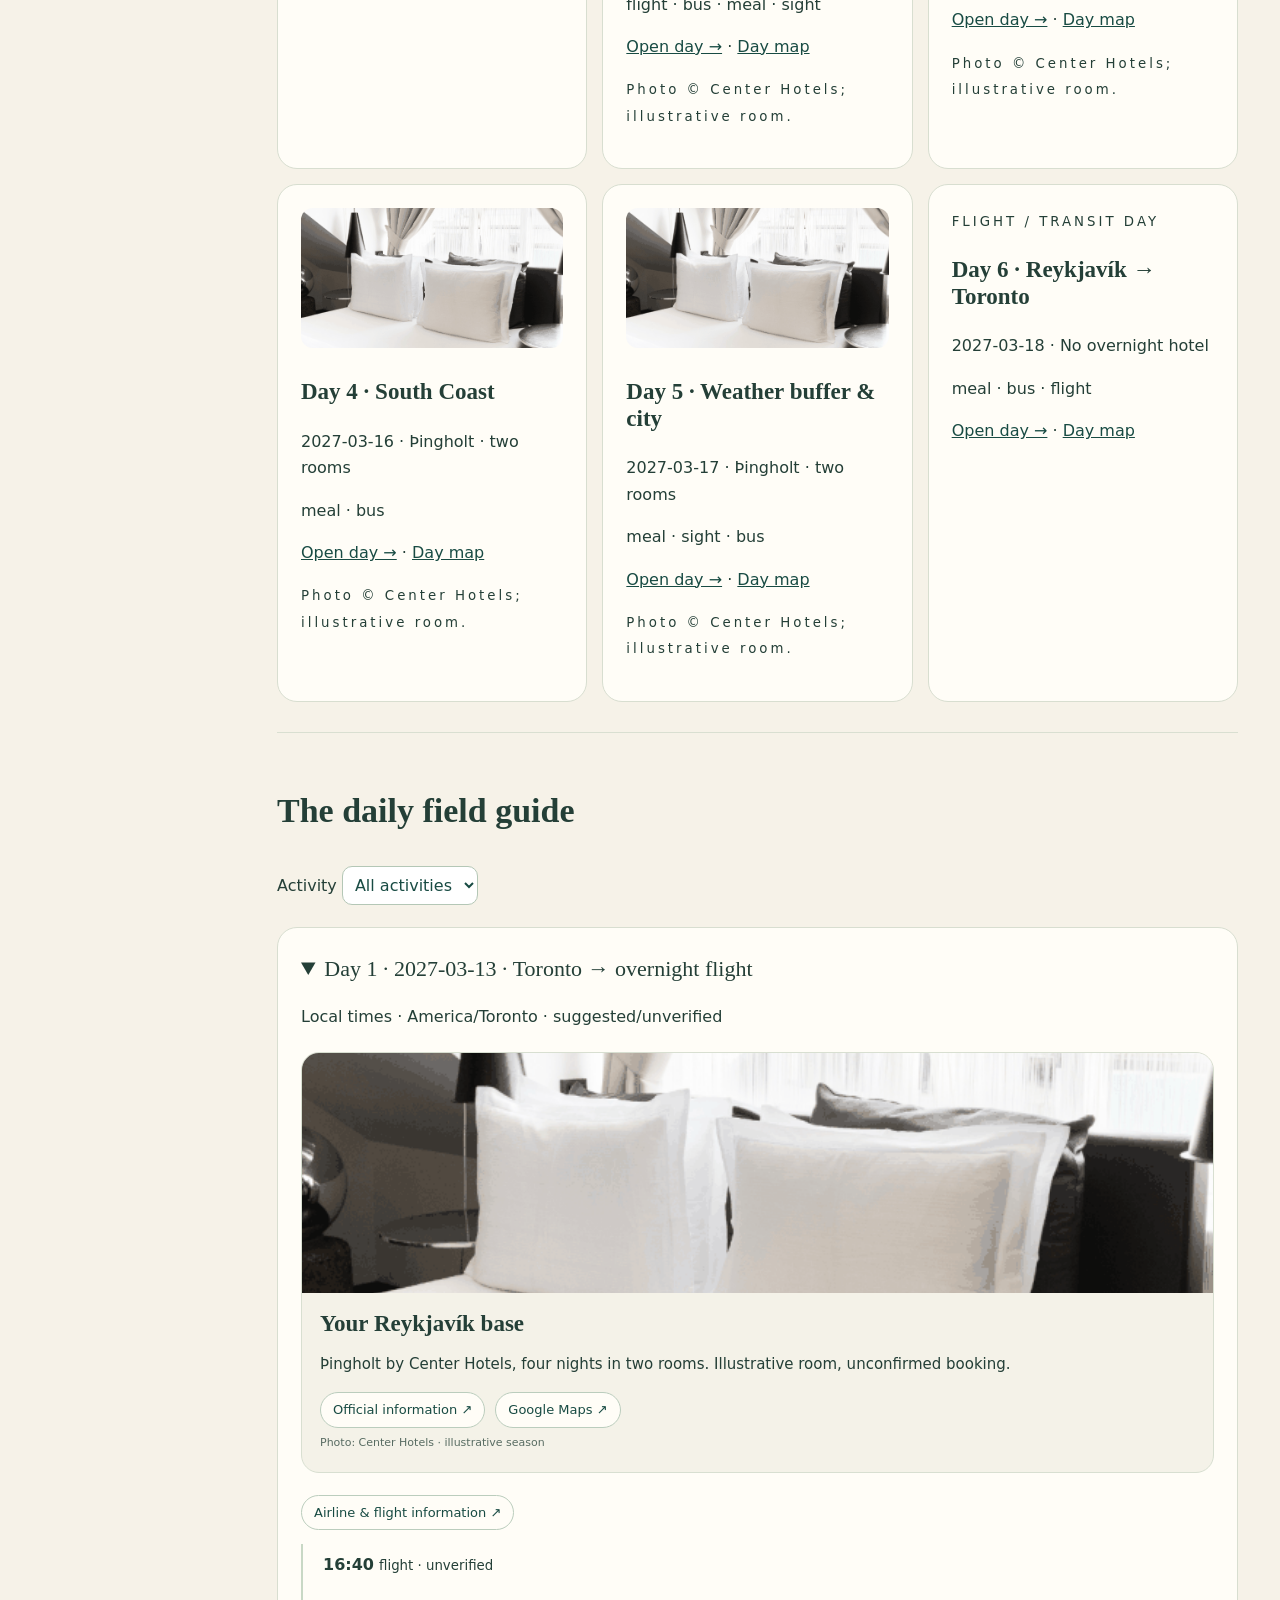
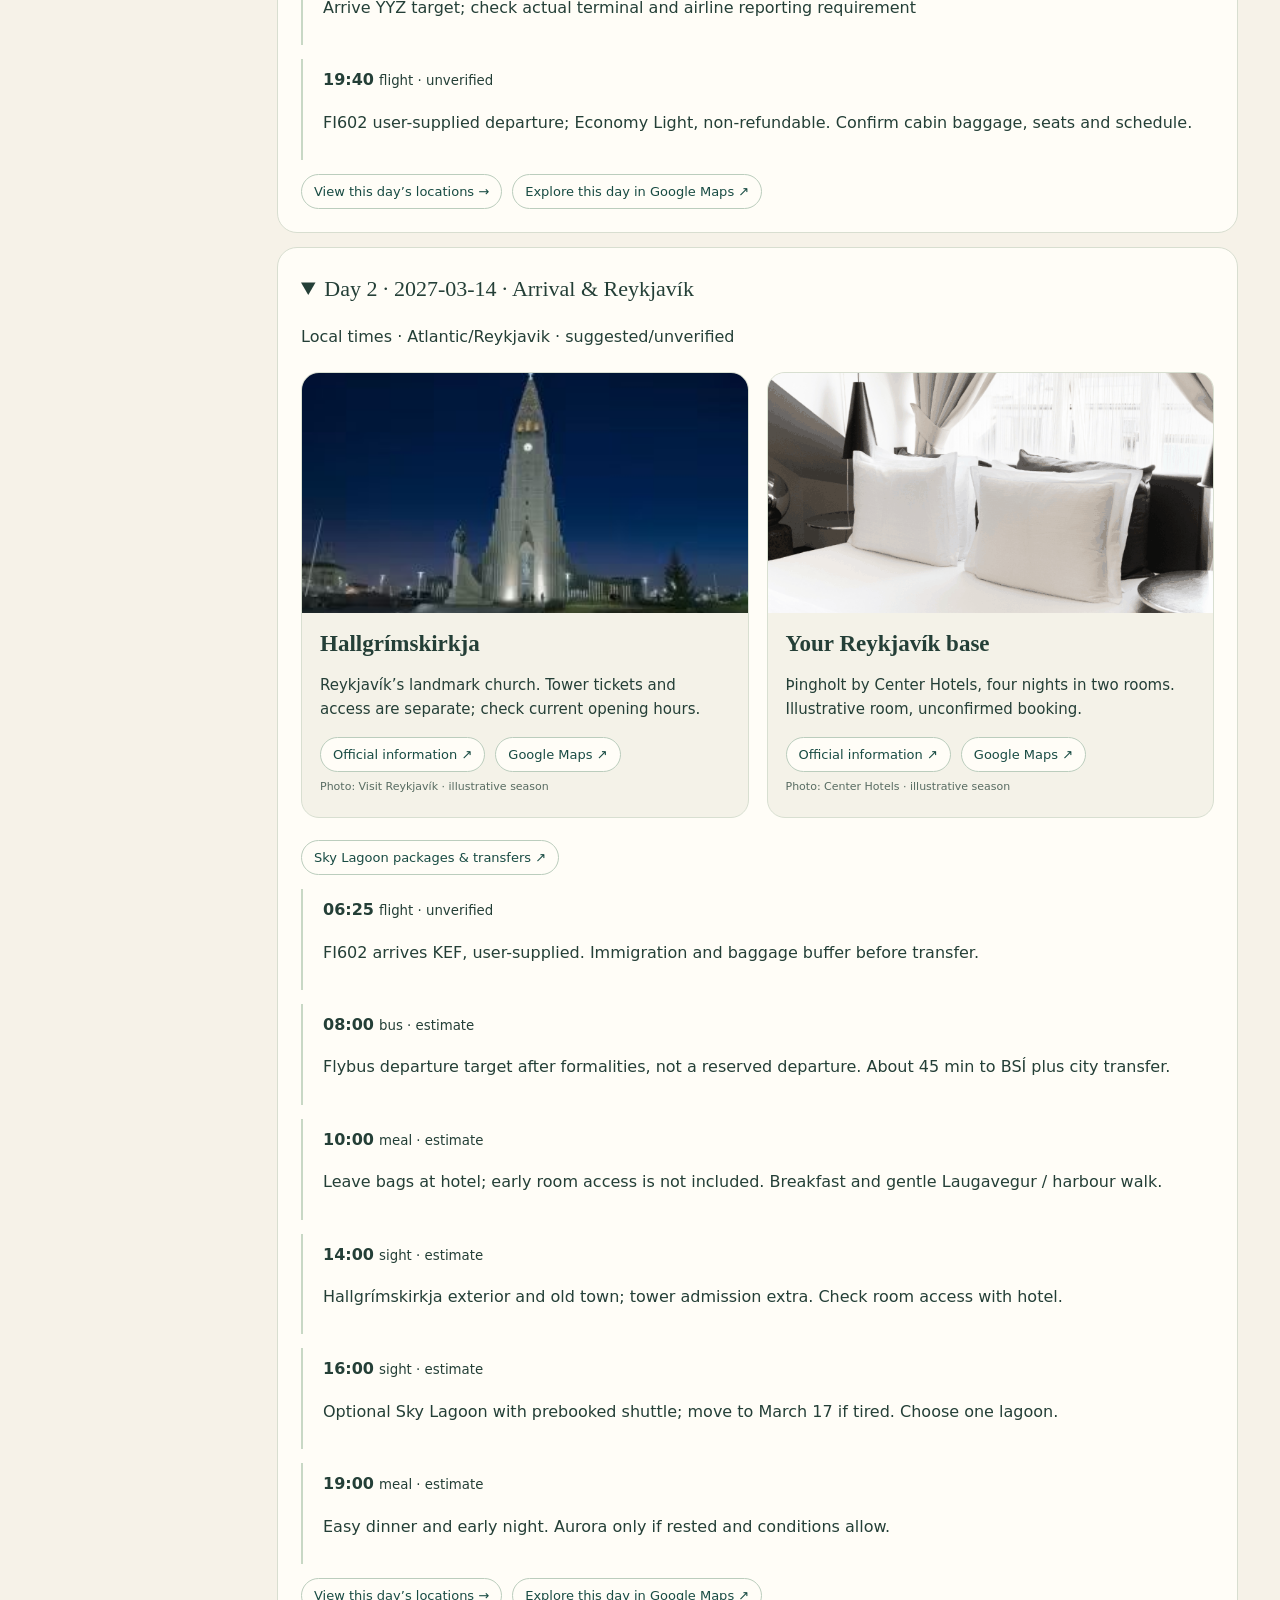
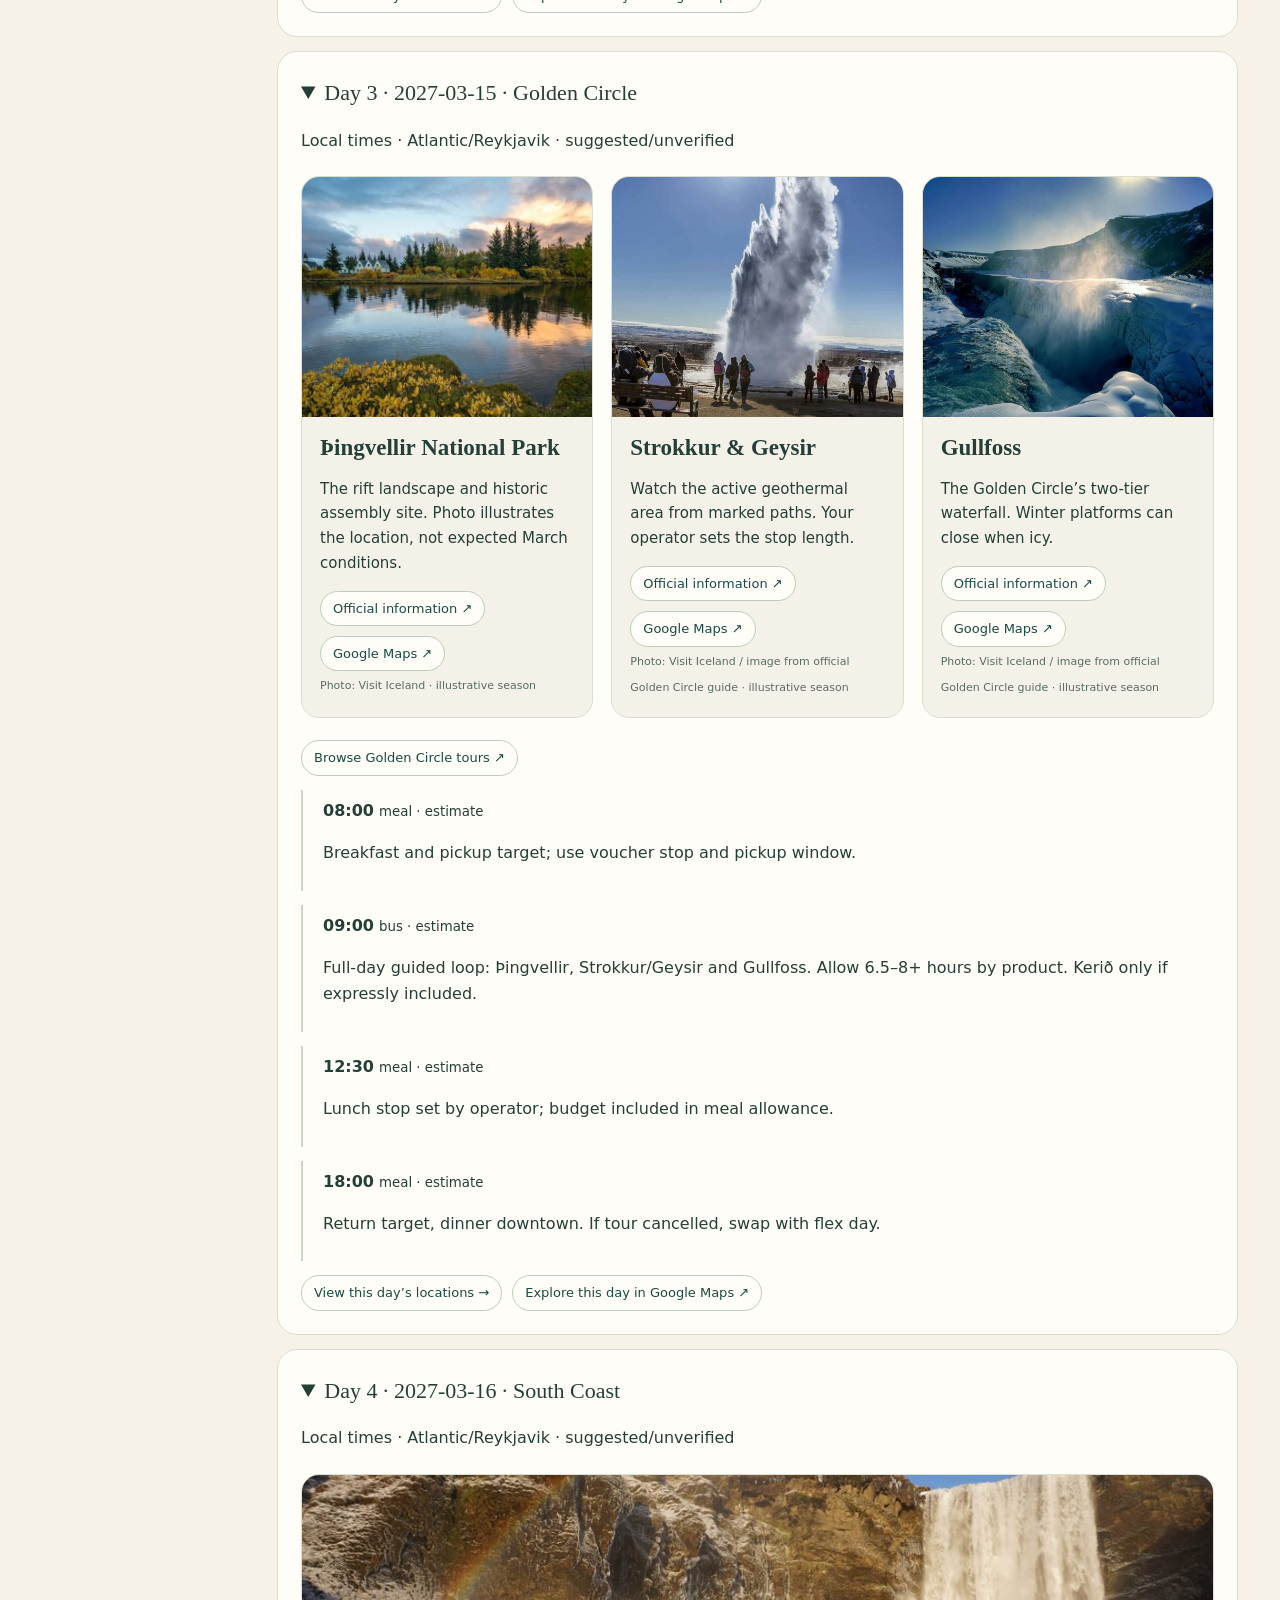
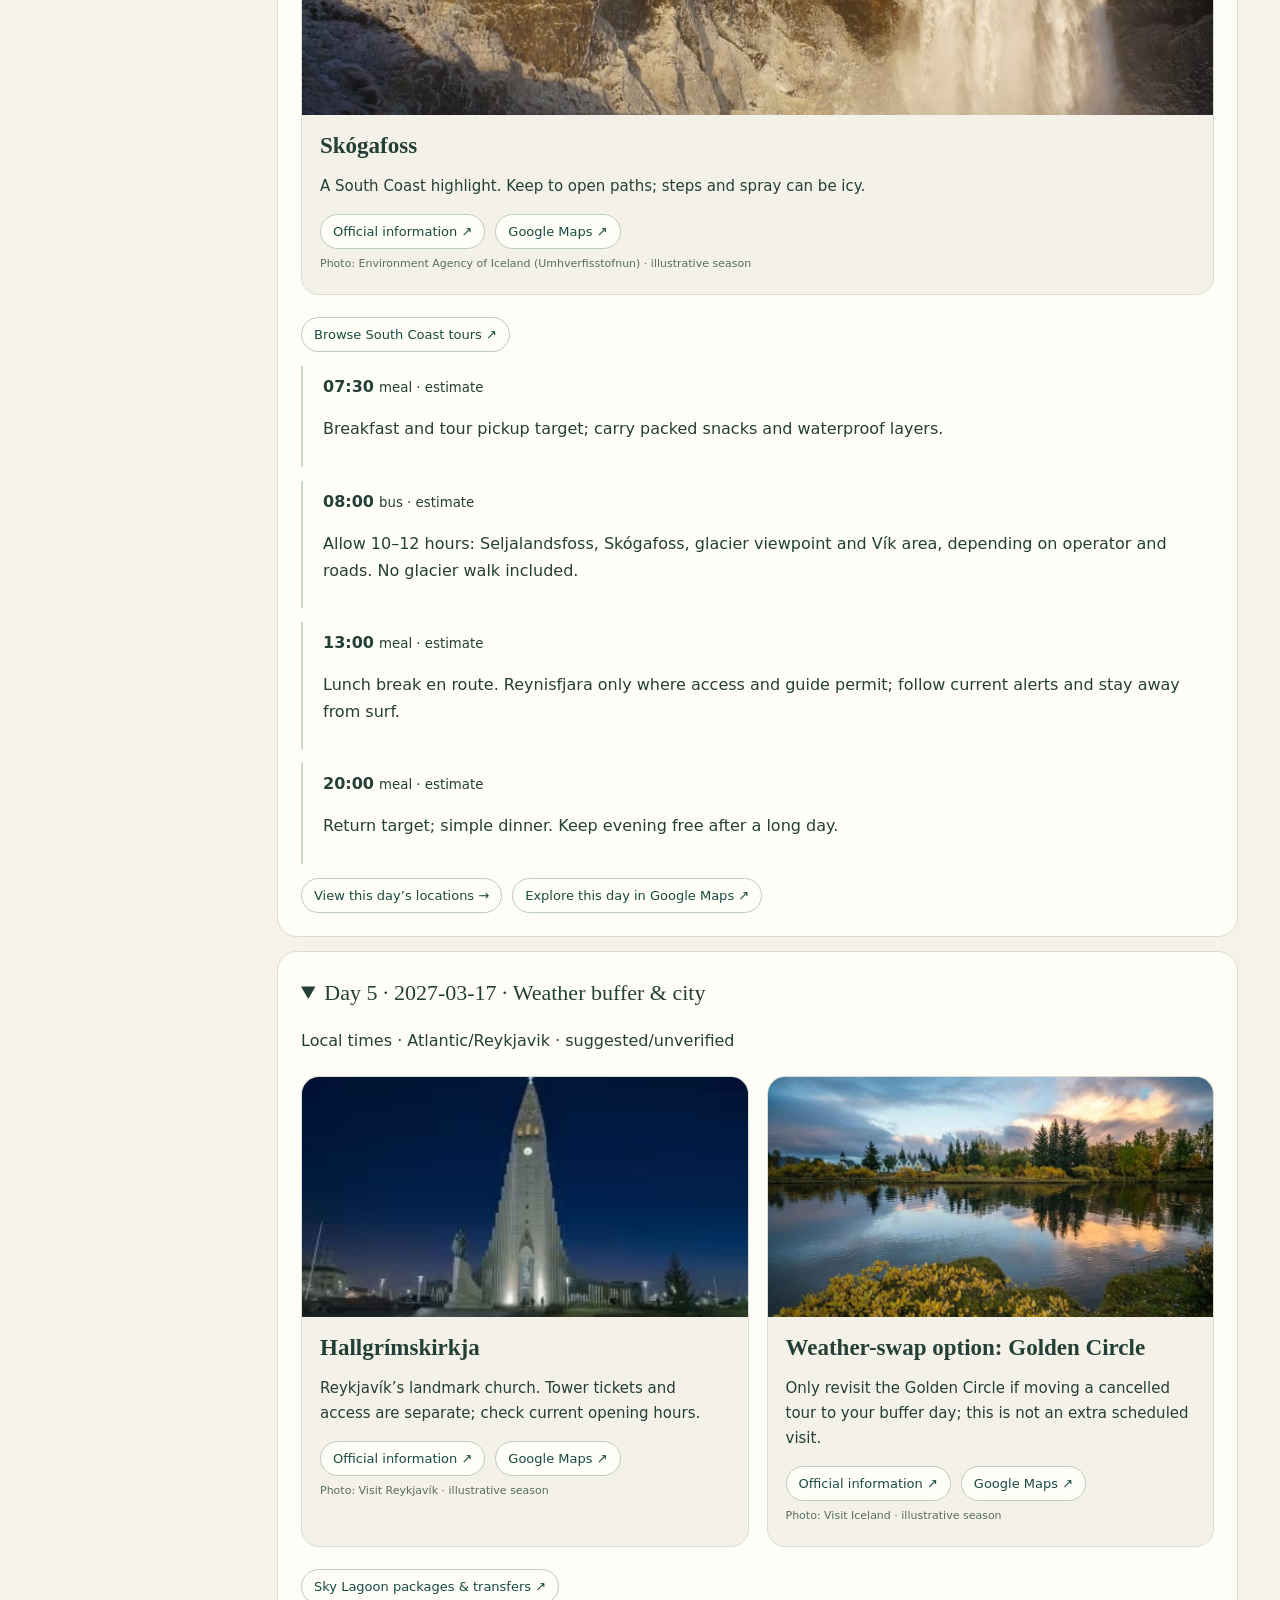
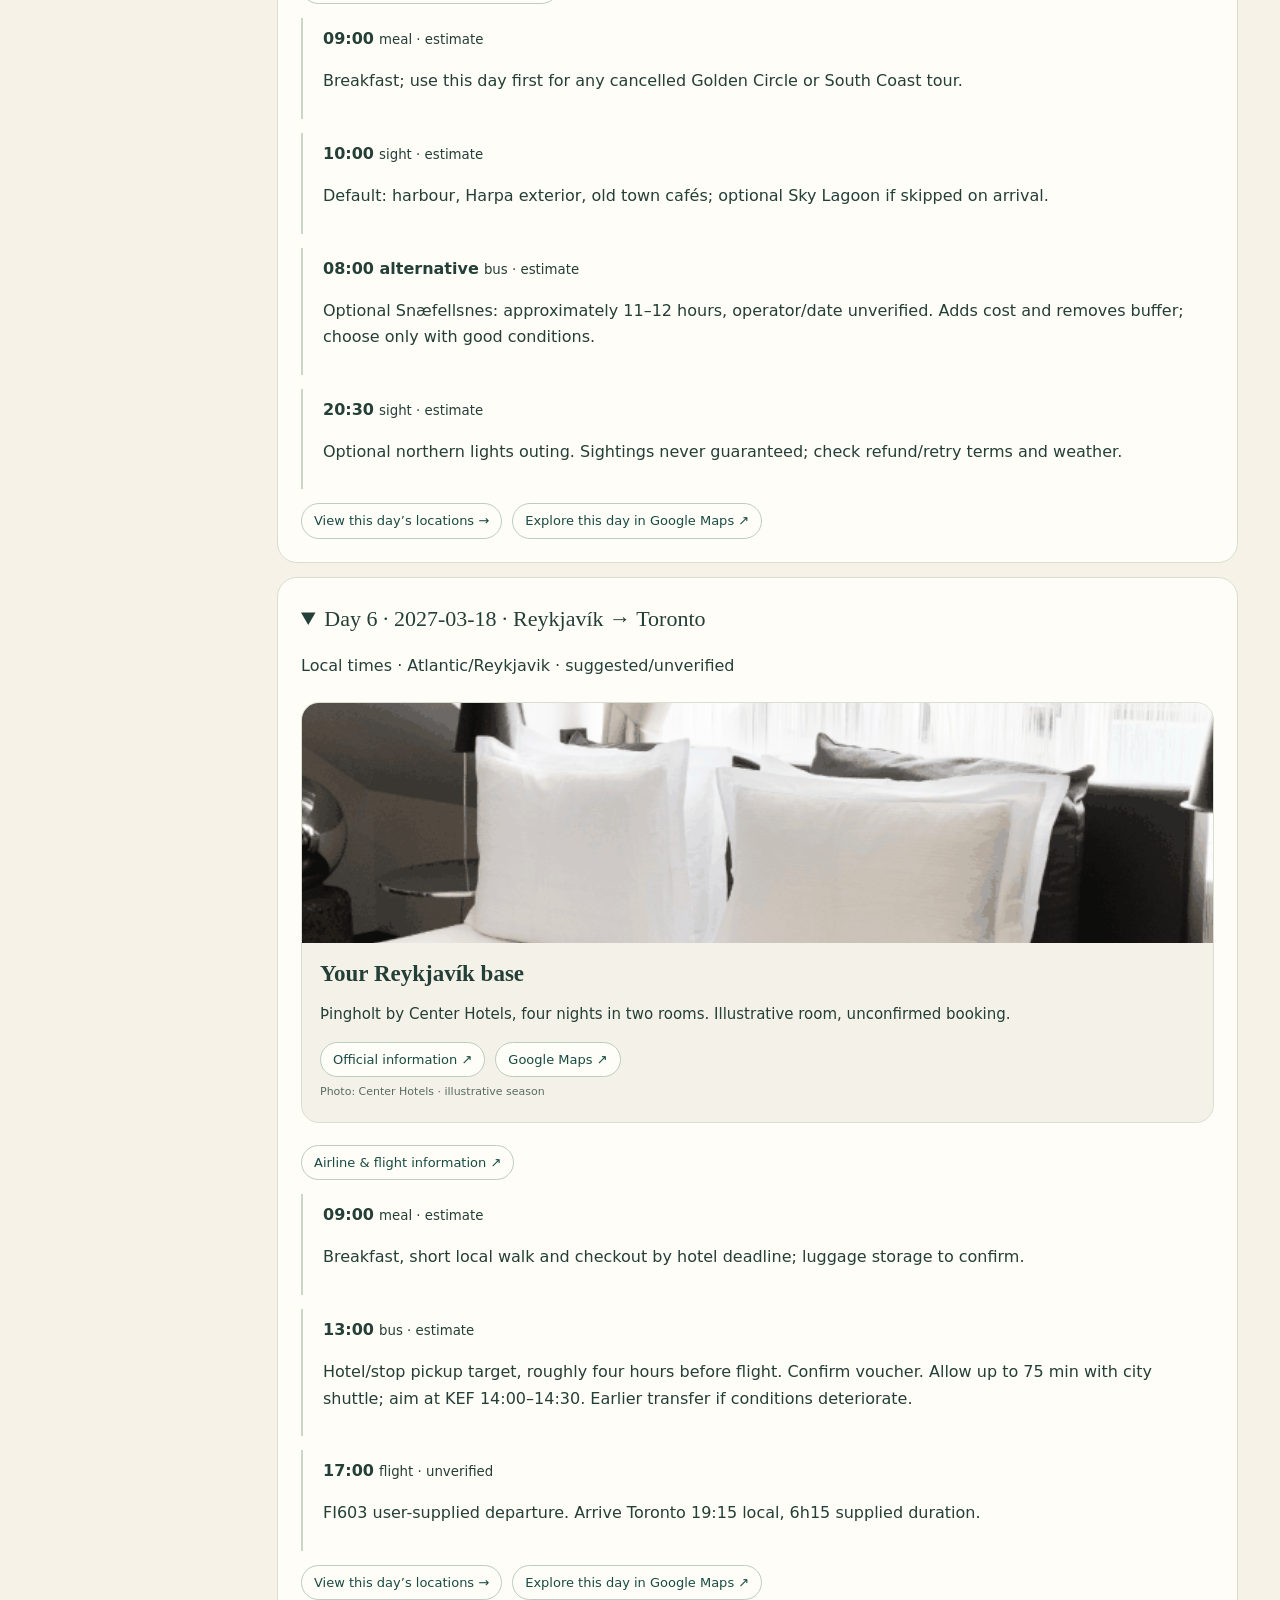
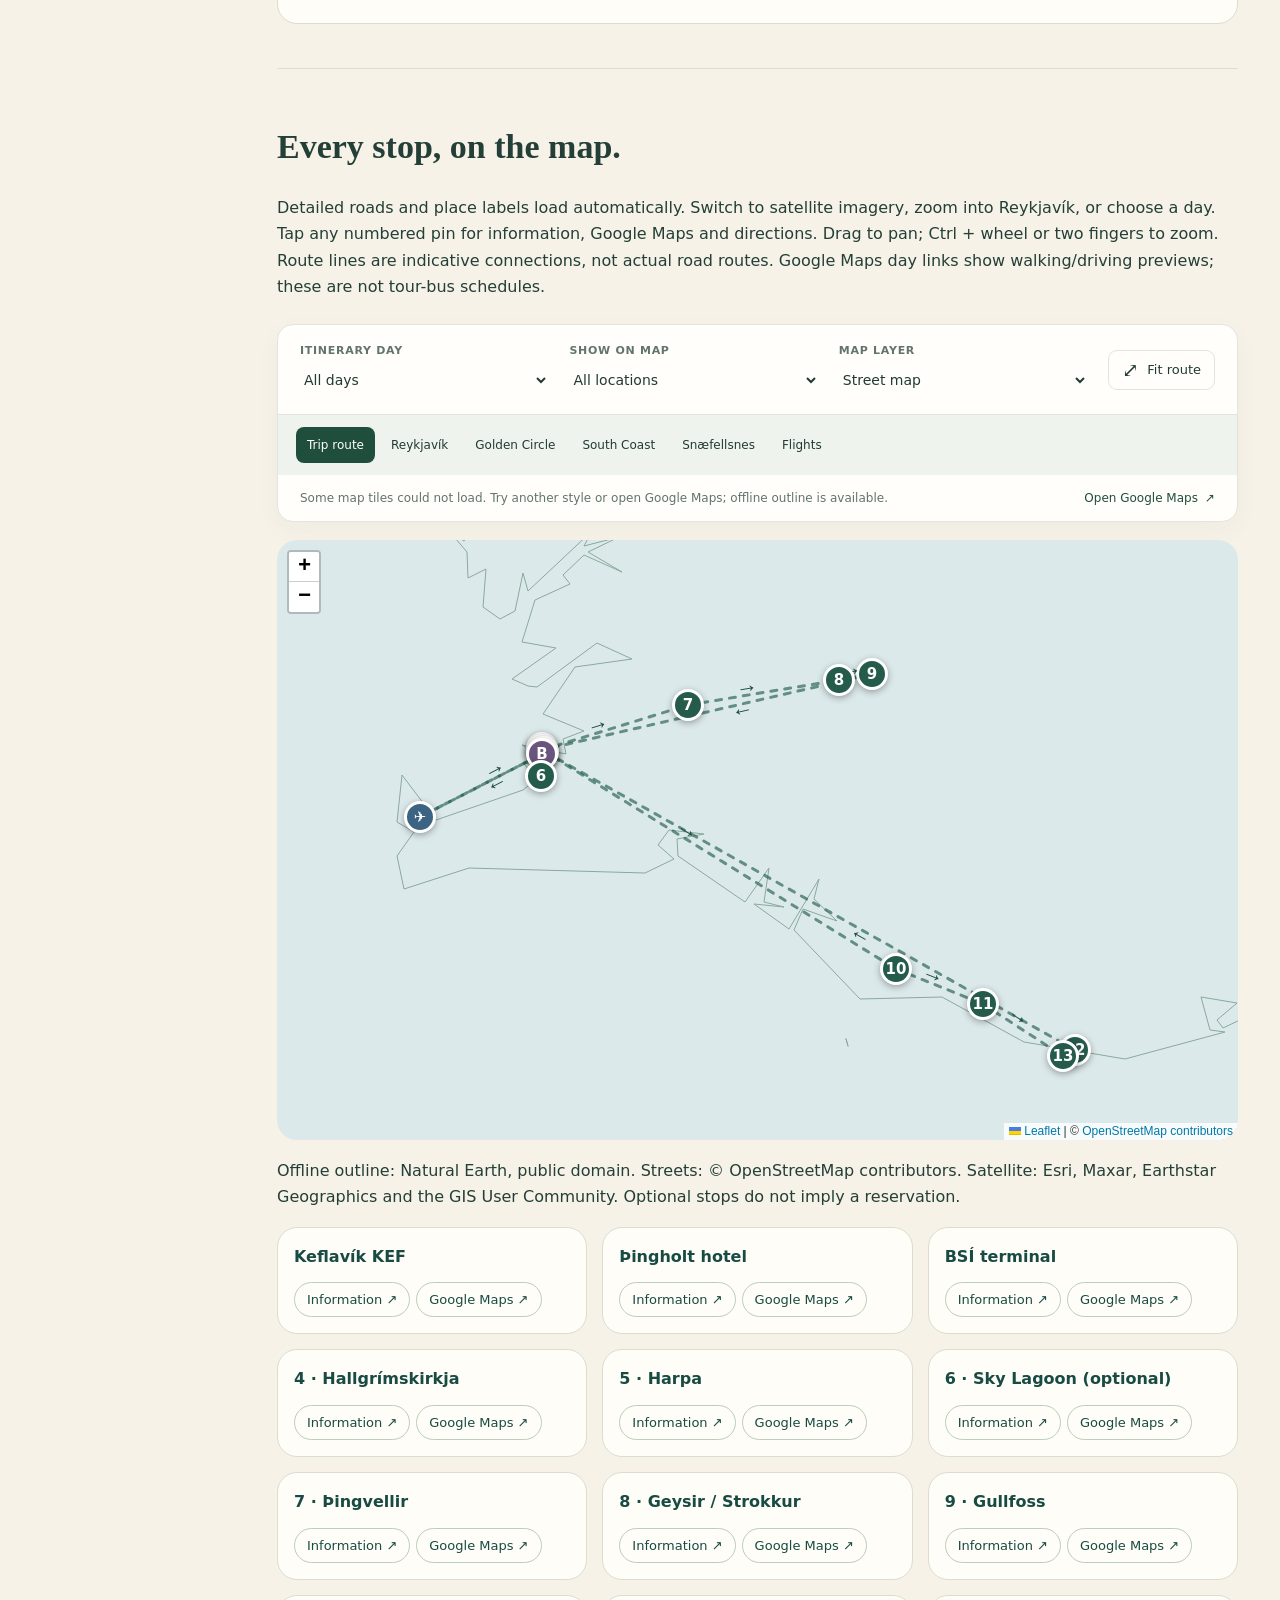
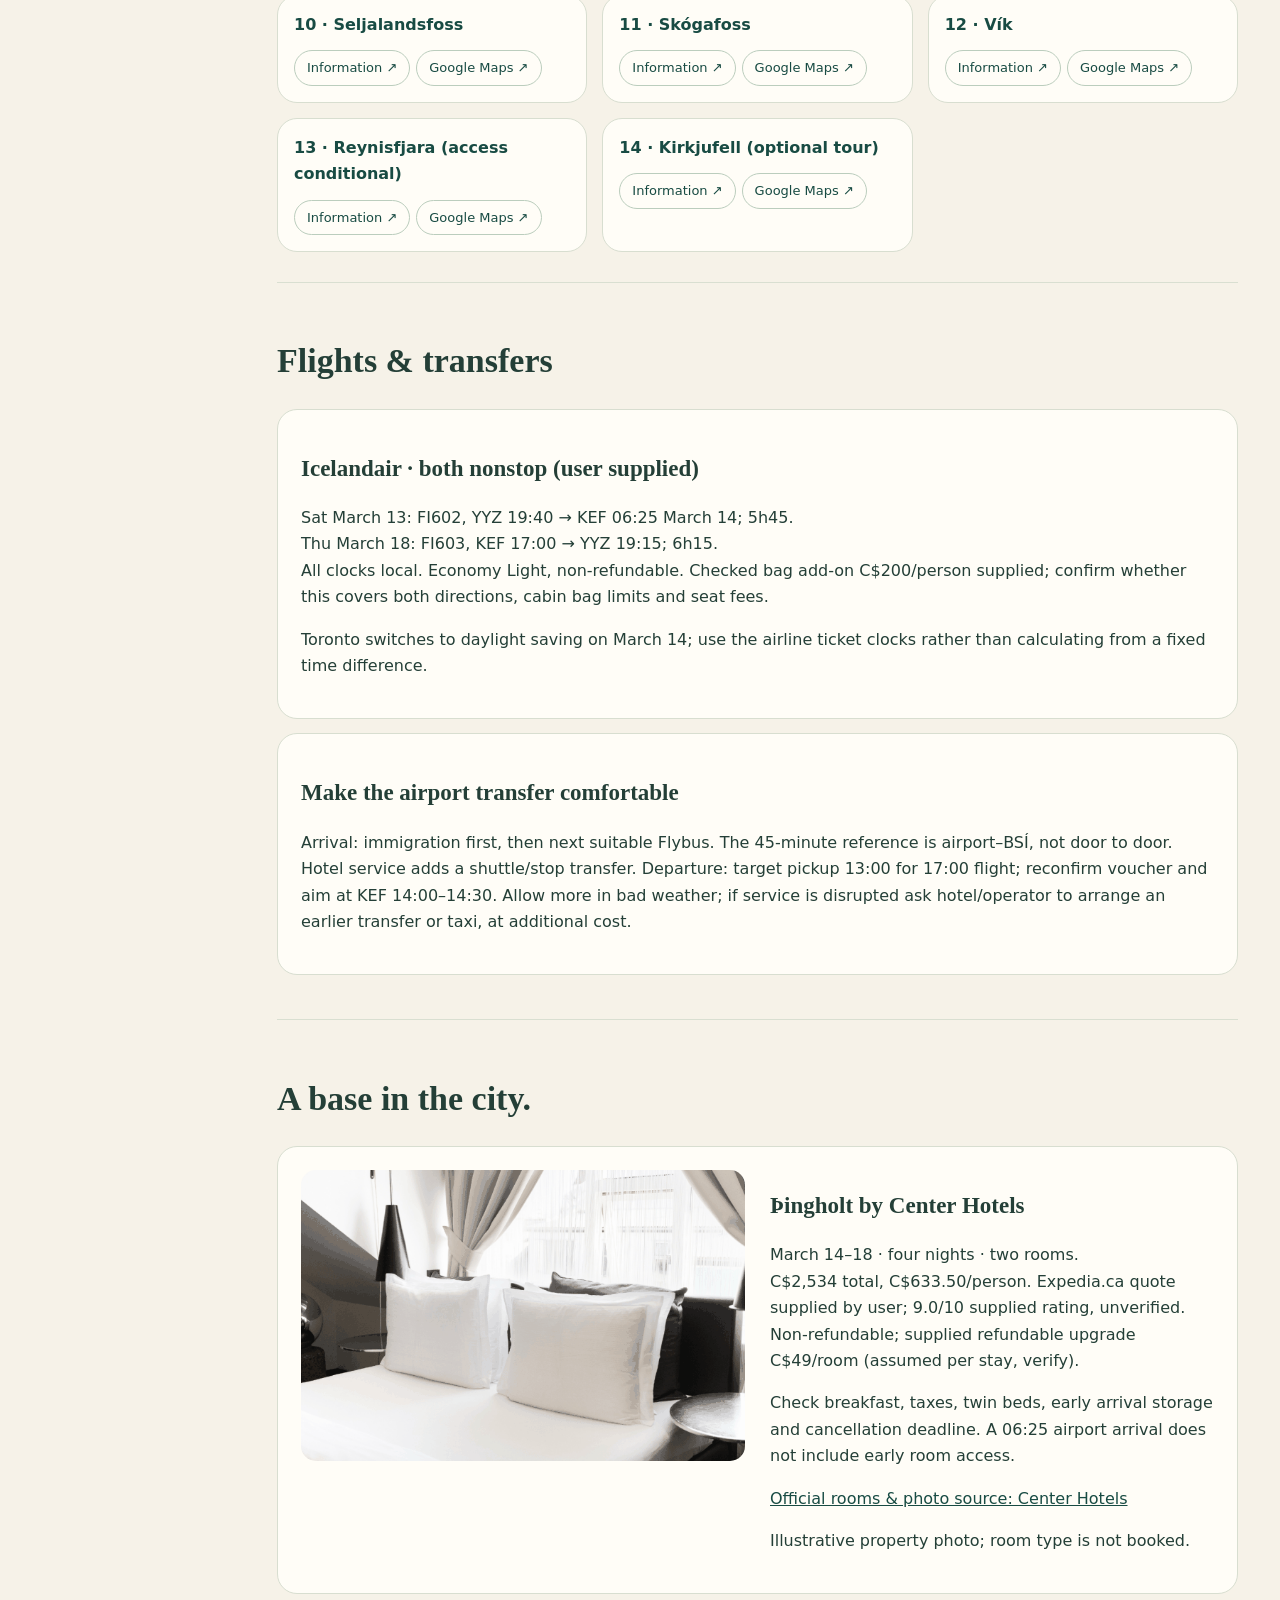
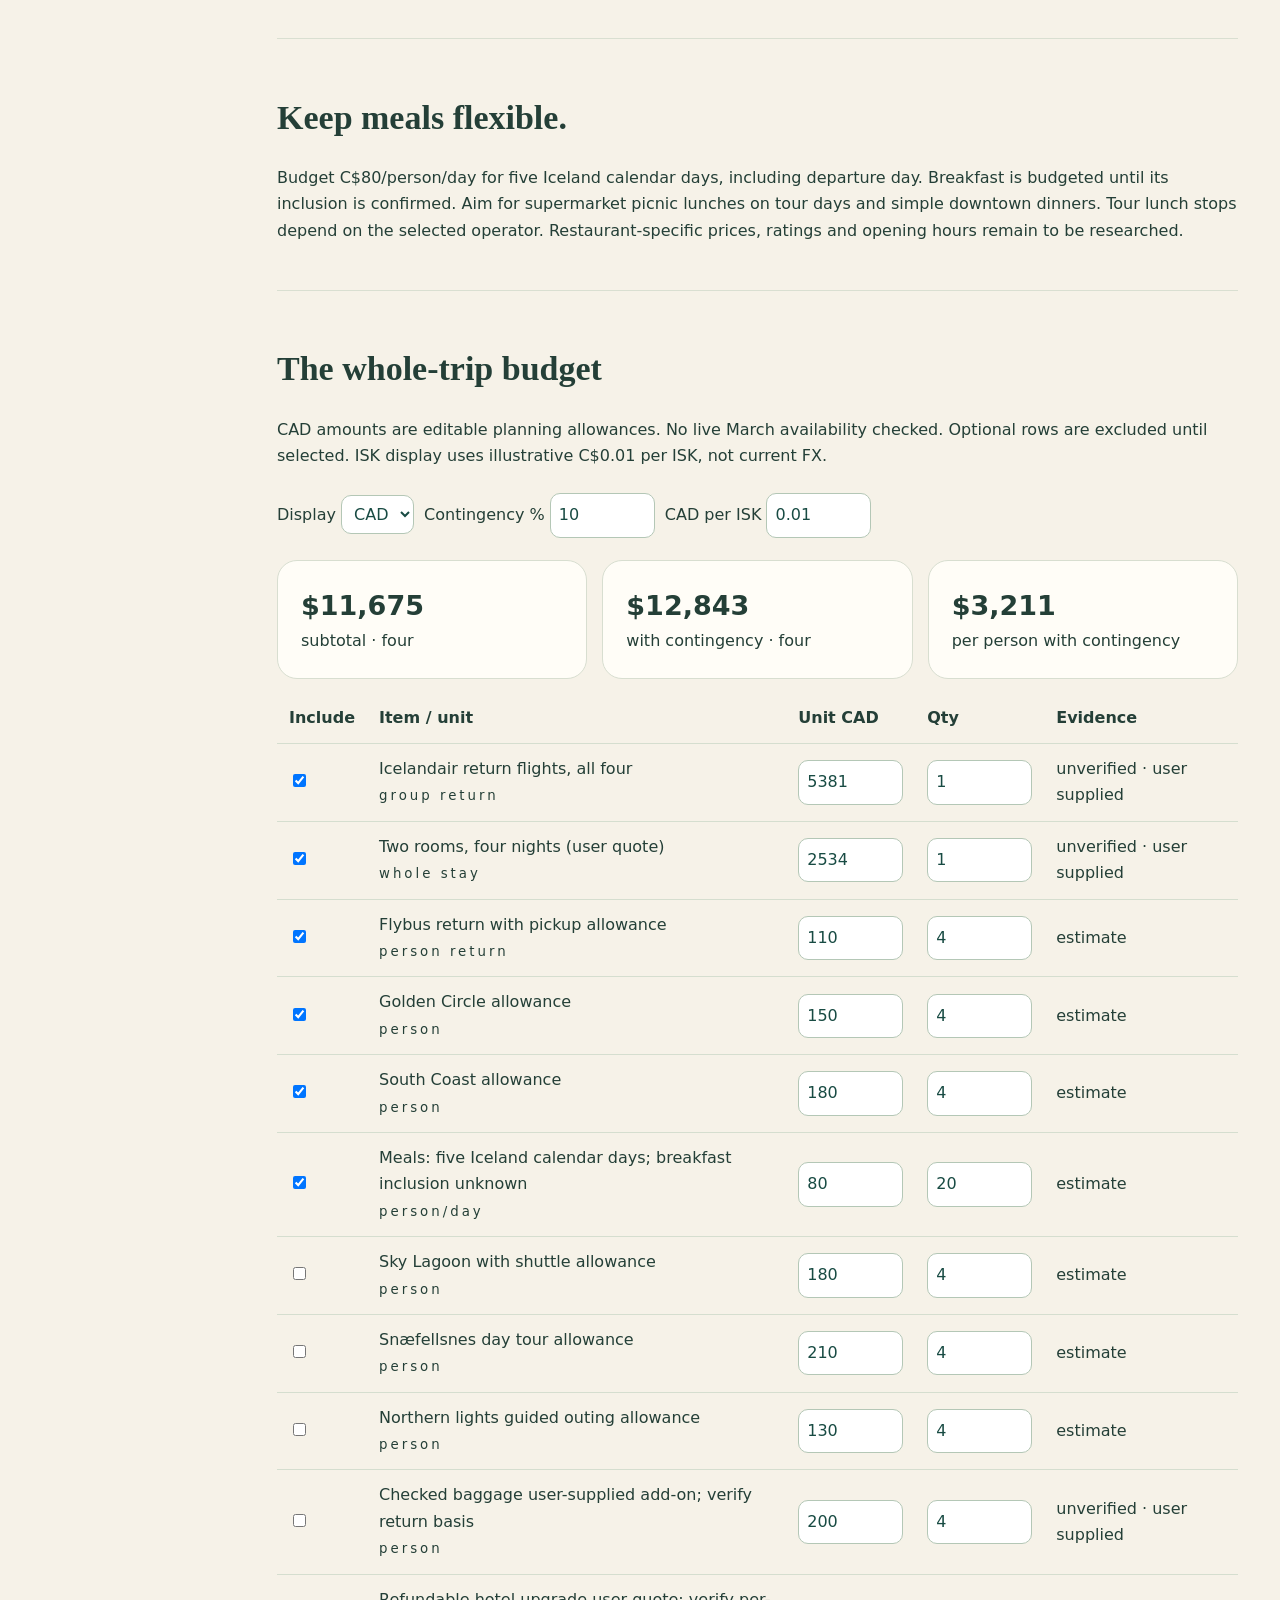
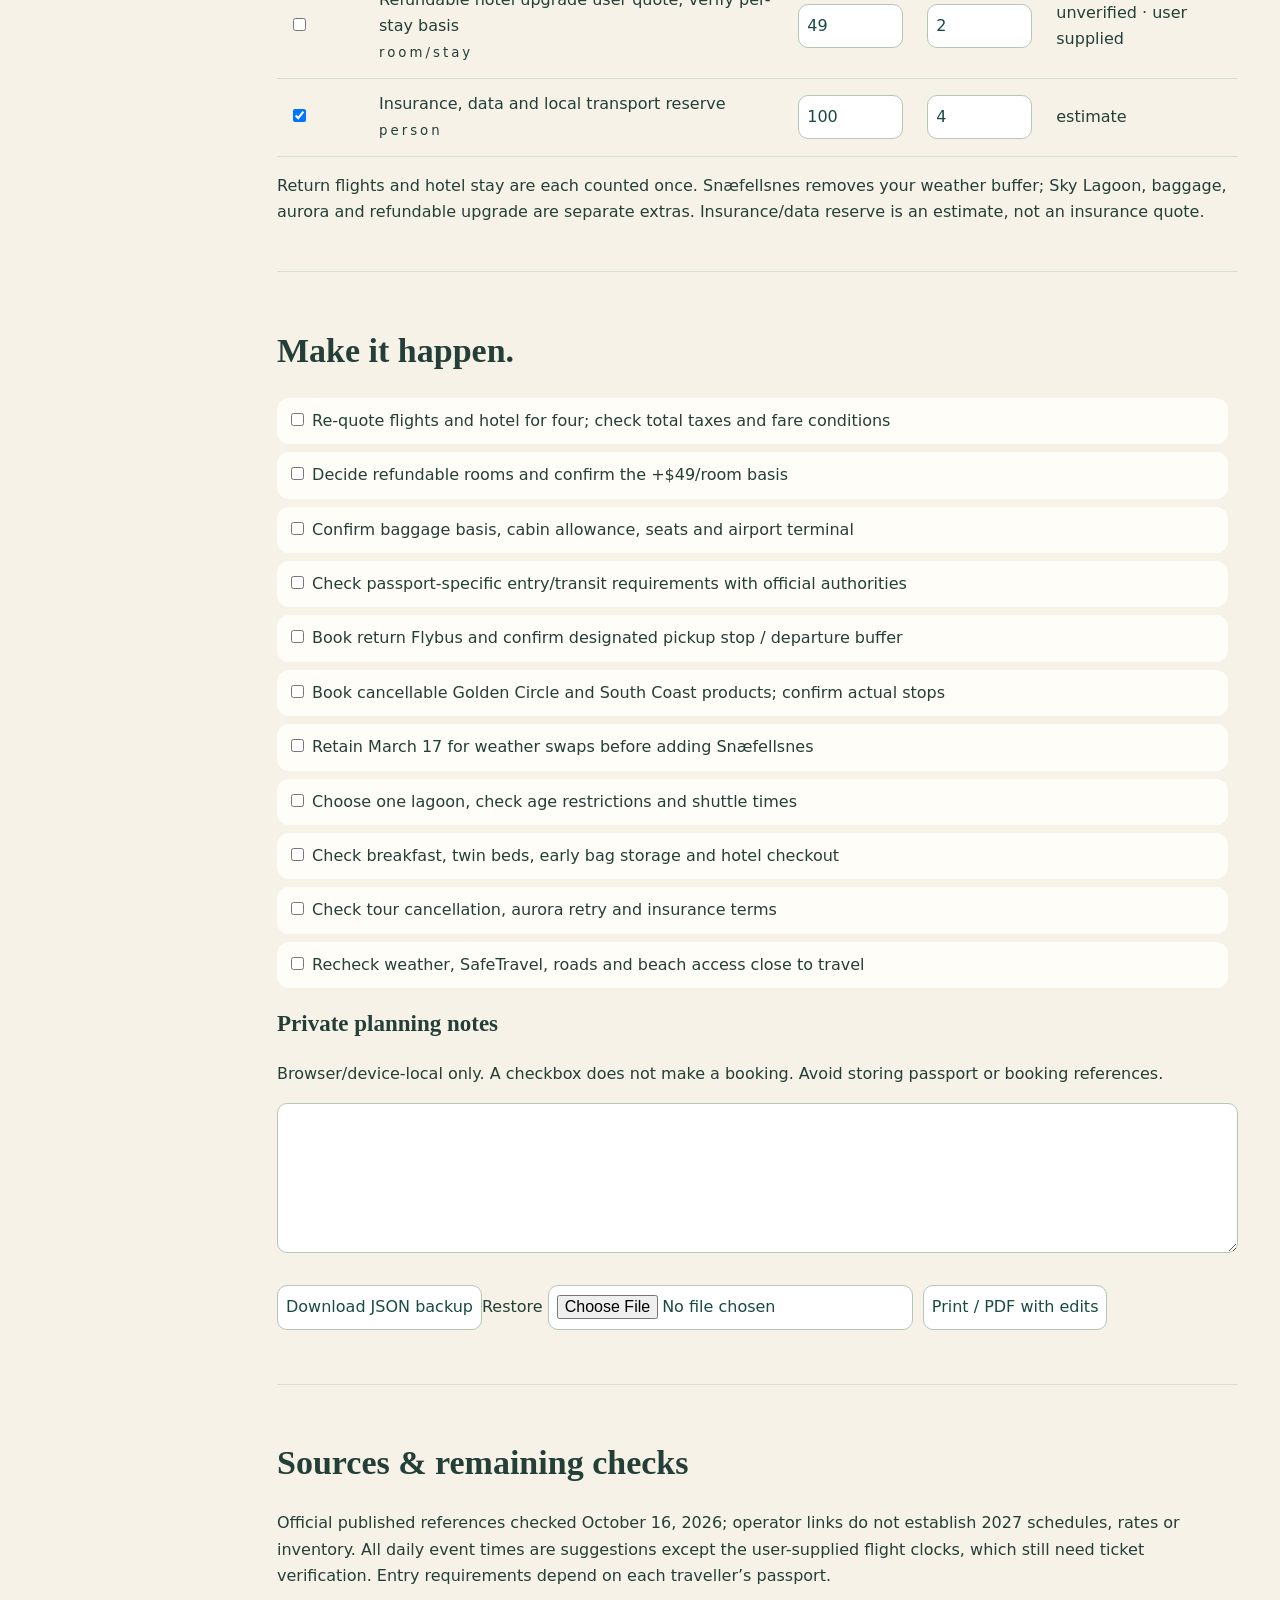
==== commit 0d83a140: "Apply chosen Quiet toolbar design to Iceland map controls" ====
--- a/offline-guide.html
+++ b/offline-guide.html
@@ -704,7 +704,28 @@
 @media(max-width:760px){:root{--trip-header-height:72px}.trip-layout{display:block}.trip-sidebar{position:sticky;top:var(--trip-header-height);height:auto;z-index:9;padding:0;background:var(--paper);border-bottom:1px solid var(--line);border-right:0;overflow-x:auto}.trip-sidebar>.eyebrow,.trip-sidebar .aside-note,.trip-sidebar .pdf-link{display:none}.trip-sidebar nav{display:flex;margin:0;white-space:nowrap}.trip-sidebar nav a{border:0;gap:6px;padding:12px;font-size:9px;flex:none}.trip-sidebar nav a span{font-size:11px}.floating-nav{bottom:calc(12px + env(safe-area-inset-bottom,0px));padding:5px;gap:0}.floating-nav a,.floating-nav button{padding:8px 10px;font-size:14px;gap:4px}.floating-nav a span,.floating-nav button span{font-size:10px}.floating-nav .day-pill{padding:7px 9px;gap:4px}.day-bubble-menu{bottom:calc(100% + 10px);max-height:55vh;padding:10px}.floating-nav .day-bubble{padding:8px 10px}.day-bubble-copy b{font-size:12px}.day-bubble-copy small{font-size:10px}}
 @media(max-width:390px){.floating-nav a,.floating-nav button{padding:8px 7px}.floating-nav a span{font-size:9px}}
 @media print{.floating-nav,.trip-sidebar{display:none!important}.trip-layout{display:block}}
-</style><body><header class="trip-topbar"><a class="trip-brand" href="#overview"><span class="trip-logo">IS</span><span>Iceland <small>PERSONAL FIELD GUIDE · 2027</small></span></a><span class="trip-edition">March 13–18 · Planning edition</span></header><div class="trip-layout"><aside class="trip-sidebar"><p class="eyebrow">MARCH 13–18, 2027 · FOUR TRAVELLERS</p><nav id="nav" aria-label="Main"><a href="#glance">↗ <span>Itinerary at a glance</span></a><a href="#map">⌖ <span>Route map</span></a><a href="#overview">01 <span>Start here</span></a><a href="#days">02 <span>Day-by-day</span></a><a href="#transport">03 <span>Flights & transport</span></a><a href="#hotels">04 <span>Where to stay</span></a><a href="#dining">♨ <span>Dining notes</span></a><a href="#budget">05 <span>Budget & prices</span></a><a href="#checklist">06 <span>Booking checklist</span></a><a href="#sources">07 <span>Sources & unknowns</span></a></nav><div class="aside-note"><span class="dot"></span> Checked October 16, 2026<p>Planning edition. Flights, hotel and tours are unconfirmed. Suggested times and allowances remain visible.</p></div><a class="pdf-link" href="iceland-guide.pdf" download>↓ Offline field guide (PDF)</a><a class="pdf-link" href="offline-guide.html" download>↓ Standalone offline website</a></aside><main><label class="search">Search the guide <input id="search" type="search" placeholder="Flights, waterfalls, lunch…"></label><div id="results"></div><section id="overview"><small>WINTER LIGHT / ICELAND</small><h1>Four days.<br>A little wild.</h1><p class="lede">A Reykjavík base, waterfall days and room for the weather.<br>Toronto → Iceland · March 13–18, 2027</p><div class="stats"><article><b>6</b>calendar days incl. flights</article><article><b>4</b>nights · two rooms</article><article><b>C$1,978.75</b>flight + hotel per person</article></div><article><h3>Your quote is a baseline, not a reservation</h3><p>C$5,381 flights + C$2,534 hotel = C$7,915 for four. User-supplied prices and terms have not been independently re-quoted. Already C$478.75/person above the C$1,500 target before meals, transfers or tours.</p><p>Core planning allowances add C$940/person, bringing the baseline to C$2,918.75/person before contingency and optional outings. Select optional extras below to compare.</p></article><p>Four Iceland sightseeing days: March 14–17. March 18 is a partial departure day. Default to guided tours and retain March 17 as a weather buffer. Rental versus tour savings have not been priced.</p></section><section id="glance"><h2>6-Day Itinerary at a Glance</h2><div class="grid" id="cards"></div></section><section id="days"><h2>The daily field guide</h2><label>Activity <select id="activity"><option value="">All activities</option><option>flight</option><option>bus</option><option>meal</option><option>sight</option></select></label><div id="timeline"></div></section><section id="map"><h2>Every stop, on the map.</h2><p>Detailed roads and place labels load automatically. Switch to satellite imagery, zoom into Reykjavík, or choose a day. Tap any numbered pin for information, Google Maps and directions. Drag to pan; Ctrl + wheel or two fingers to zoom. Route lines are indicative connections, not actual road routes. Google Maps day links show walking/driving previews; these are not tour-bus schedules.</p><label>Day <select id="mapday"><option value="">All days</option></select></label> <label>Category <select id="category"><option value="">All locations</option><option>airport</option><option>hotel</option><option>station</option><option>sight</option></select></label> <button id="fit">Fit locations</button><button id="iceland">Iceland view</button><label>Map style <select id="mapstyle"><option value="street">Detailed streets</option><option value="satellite">Satellite</option><option value="offline">Offline outline</option></select></label><div class="map-regions"><button data-region="city">Reykjavík city</button><button data-region="circle">Golden Circle</button><button data-region="south">South Coast</button><button data-region="west">Snæfellsnes (optional)</button><button data-region="flights">Long-haul flights</button><a id="google-area" href="https://www.google.com/maps/@?api=1&amp;map_action=map&amp;center=64.1466%2C-21.9426&amp;zoom=12" target="_blank" rel="noopener">Open current view in Google Maps ↗</a></div><p id="map-status" role="status">Street and satellite detail require internet. Offline outlines remain bundled.</p><div id="geomap" tabindex="0" aria-label="Trip map"></div><p>Offline outline: Natural Earth, public domain. Streets: © OpenStreetMap contributors. Satellite: Esri, Maxar, Earthstar Geographics and the GIS User Community. Optional stops do not imply a reservation.</p><div id="locations" class="grid"></div></section><section id="transport"><h2>Flights & transfers</h2><article><h3>Icelandair · both nonstop (user supplied)</h3><p>Sat March 13: FI602, YYZ 19:40 → KEF 06:25 March 14; 5h45.<br>Thu March 18: FI603, KEF 17:00 → YYZ 19:15; 6h15.<br>All clocks local. Economy Light, non-refundable. Checked bag add-on C$200/person supplied; confirm whether this covers both directions, cabin bag limits and seat fees.</p><p>Toronto switches to daylight saving on March 14; use the airline ticket clocks rather than calculating from a fixed time difference.</p></article><article><h3>Make the airport transfer comfortable</h3><p>Arrival: immigration first, then next suitable Flybus. The 45-minute reference is airport–BSÍ, not door to door. Hotel service adds a shuttle/stop transfer. Departure: target pickup 13:00 for 17:00 flight; reconfirm voucher and aim at KEF 14:00–14:30. Allow more in bad weather; if service is disrupted ask hotel/operator to arrange an earlier transfer or taxi, at additional cost.</p></article></section><section id="hotels"><h2>A base in the city.</h2><article class="hotel"><img src="[data-uri]" alt="Standard room at Þingholt by Center Hotels"><div><h3>Þingholt by Center Hotels</h3><p>March 14–18 · four nights · two rooms.<br>C$2,534 total, C$633.50/person. Expedia.ca quote supplied by user; 9.0/10 supplied rating, unverified. Non-refundable; supplied refundable upgrade C$49/room (assumed per stay, verify).</p><p>Check breakfast, taxes, twin beds, early arrival storage and cancellation deadline. A 06:25 airport arrival does not include early room access.</p><a href="https://www.centerhotels.com/en/hotel-thingholt-reykjavik-rooms">Official rooms & photo source: Center Hotels</a><p>Illustrative property photo; room type is not booked.</p></div></article></section><section id="dining"><h2>Keep meals flexible.</h2><p>Budget C$80/person/day for five Iceland calendar days, including departure day. Breakfast is budgeted until its inclusion is confirmed. Aim for supermarket picnic lunches on tour days and simple downtown dinners. Tour lunch stops depend on the selected operator. Restaurant-specific prices, ratings and opening hours remain to be researched.</p></section><section id="budget"><h2>The whole-trip budget</h2><p>CAD amounts are editable planning allowances. No live March availability checked. Optional rows are excluded until selected. ISK display uses illustrative C$0.01 per ISK, not current FX.</p><label>Display <select id="currency"><option>CAD</option><option>ISK</option></select></label><label>Contingency % <input type="number" id="reserve" value="10" min="0" max="100"></label><label>CAD per ISK <input id="fx" type="number" value="0.01" step="0.001" min="0.001"></label><div class="stats" id="totals"></div><div class="tablewrap"><table><thead><tr><th>Include</th><th>Item / unit</th><th>Unit CAD</th><th>Qty</th><th>Evidence</th></tr></thead><tbody id="costs"></tbody></table></div><p>Return flights and hotel stay are each counted once. Snæfellsnes removes your weather buffer; Sky Lagoon, baggage, aurora and refundable upgrade are separate extras. Insurance/data reserve is an estimate, not an insurance quote.</p></section><section id="checklist"><h2>Make it happen.</h2><div id="checks"></div><h3>Private planning notes</h3><p>Browser/device-local only. A checkbox does not make a booking. Avoid storing passport or booking references.</p><textarea id="notes" rows="5" aria-label="Trip notes"></textarea><p><button id="backup">Download JSON backup</button><label>Restore <input type="file" id="restore" accept=".json"></label><button id="print">Print / PDF with edits</button></p><p id="feedback" role="status"></p></section><section id="sources"><h2>Sources & remaining checks</h2><p>Official published references checked October 16, 2026; operator links do not establish 2027 schedules, rates or inventory. All daily event times are suggestions except the user-supplied flight clocks, which still need ticket verification. Entry requirements depend on each traveller’s passport.</p><div id="sourceList"></div><article><h3>Winter flexibility</h3><p>Recheck SafeTravel and weather before each excursion. Skip closed paths, glacier walking and unsafe beach access. Aurora and tours depend on conditions. Blue Lagoon is an alternative requiring a separate booking and current access checks; it is not included. No Ring Road, highlands or distant glacier-lagoon day trip is planned.</p><p>The Monday fare-watch text was supplied as context; this guide does not create or verify an automation.</p></article></section><footer>Iceland 2027 · Independent planning edition · All prices CAD unless selected otherwise</footer></main></div><nav class="floating-nav" aria-label="Quick navigation"><a href="#overview">⌂ <span>Overview</span></a><a href="#glance">▦ <span>At a glance</span></a><div class="floating-day-picker"><button id="quick-day-button" class="day-pill" aria-expanded="false" aria-controls="quick-day-menu"><span aria-hidden="true">☷</span><span>Days</span><span class="day-pill-chevron" aria-hidden="true">⌄</span></button><div id="quick-day-menu" class="day-bubble-menu" aria-label="Choose itinerary day" hidden></div></div><a href="#map">⌖ <span>Map</span></a><button id="back-top" aria-label="Back to top">↑ <span>Top</span></button></nav><script>const TRIP={"title": "Iceland · March 2027", "start": "2027-03-13", "end": "2027-03-18", "travellers": 4, "baseCurrency": "CAD", "fx": {"CAD": 1, "ISK": 0.01}, "sources": [{"id": "hotel", "title": "Hotel and room photographs", "url": "https://www.centerhotels.com/en/hotel-thingholt-reykjavik-rooms", "checked": "2026-10-16"}, {"id": "bus", "title": "Flybus planning and pickup", "url": "https://flybus.is/plan-your-trip/", "checked": "2026-10-16"}, {"id": "circle", "title": "Golden Circle operator guide", "url": "https://www.re.is/blog/what%E2%80%91to%E2%80%91expect%E2%80%91golden%E2%80%91circle%E2%80%91tour/", "checked": "2026-10-16"}, {"id": "sky", "title": "Sky Lagoon and transfers", "url": "https://www.skylagoon.com/book-transfer/", "checked": "2026-10-16"}, {"id": "safe", "title": "Current travel alerts", "url": "https://safetravel.is/", "checked": "2026-10-16"}, {"id": "air", "title": "Icelandair booking and fare checks", "url": "https://www.icelandair.com/en-ca/", "checked": "2026-10-16"}, {"id": "south", "title": "South Coast tour booking channel", "url": "https://www.re.is/", "checked": "2026-10-16"}, {"id": "weather", "title": "Icelandic weather forecast", "url": "https://en.vedur.is/", "checked": "2026-10-16"}, {"id": "entry", "title": "Iceland immigration - check for each passport", "url": "https://island.is/en/o/directorate-of-immigration", "checked": "2026-10-16"}], "days": [{"n": 1, "date": "2027-03-13", "city": "Toronto → overnight flight", "timezone": "America/Toronto", "hotel": "", "events": [{"title": "Arrive YYZ target; check actual terminal and airline reporting requirement", "time": "16:40", "type": "flight", "status": "unverified", "costs": ["air"]}, {"title": "FI602 user-supplied departure; Economy Light, non-refundable. Confirm cabin baggage, seats and schedule.", "time": "19:40", "type": "flight", "status": "unverified", "costs": []}], "highlights": [{"title": "Your Reykjavík base", "photo": "[data-uri]